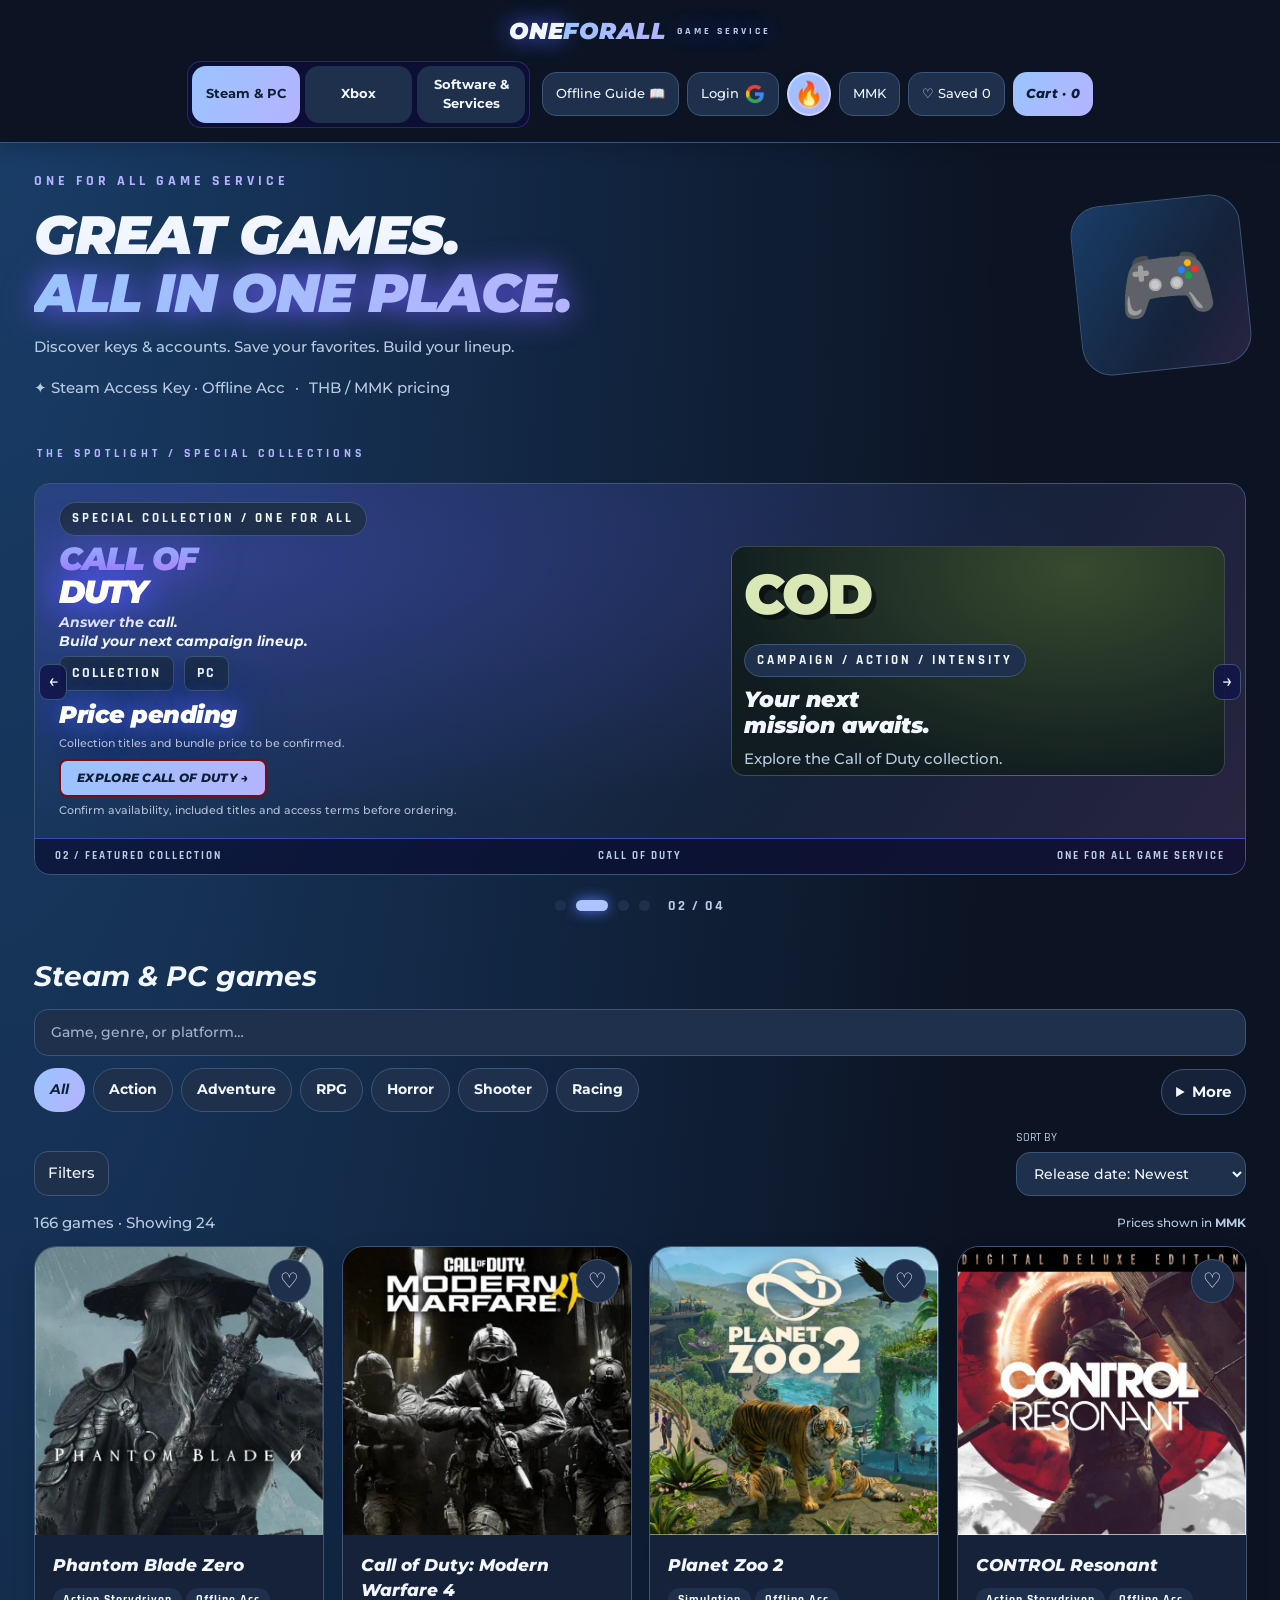
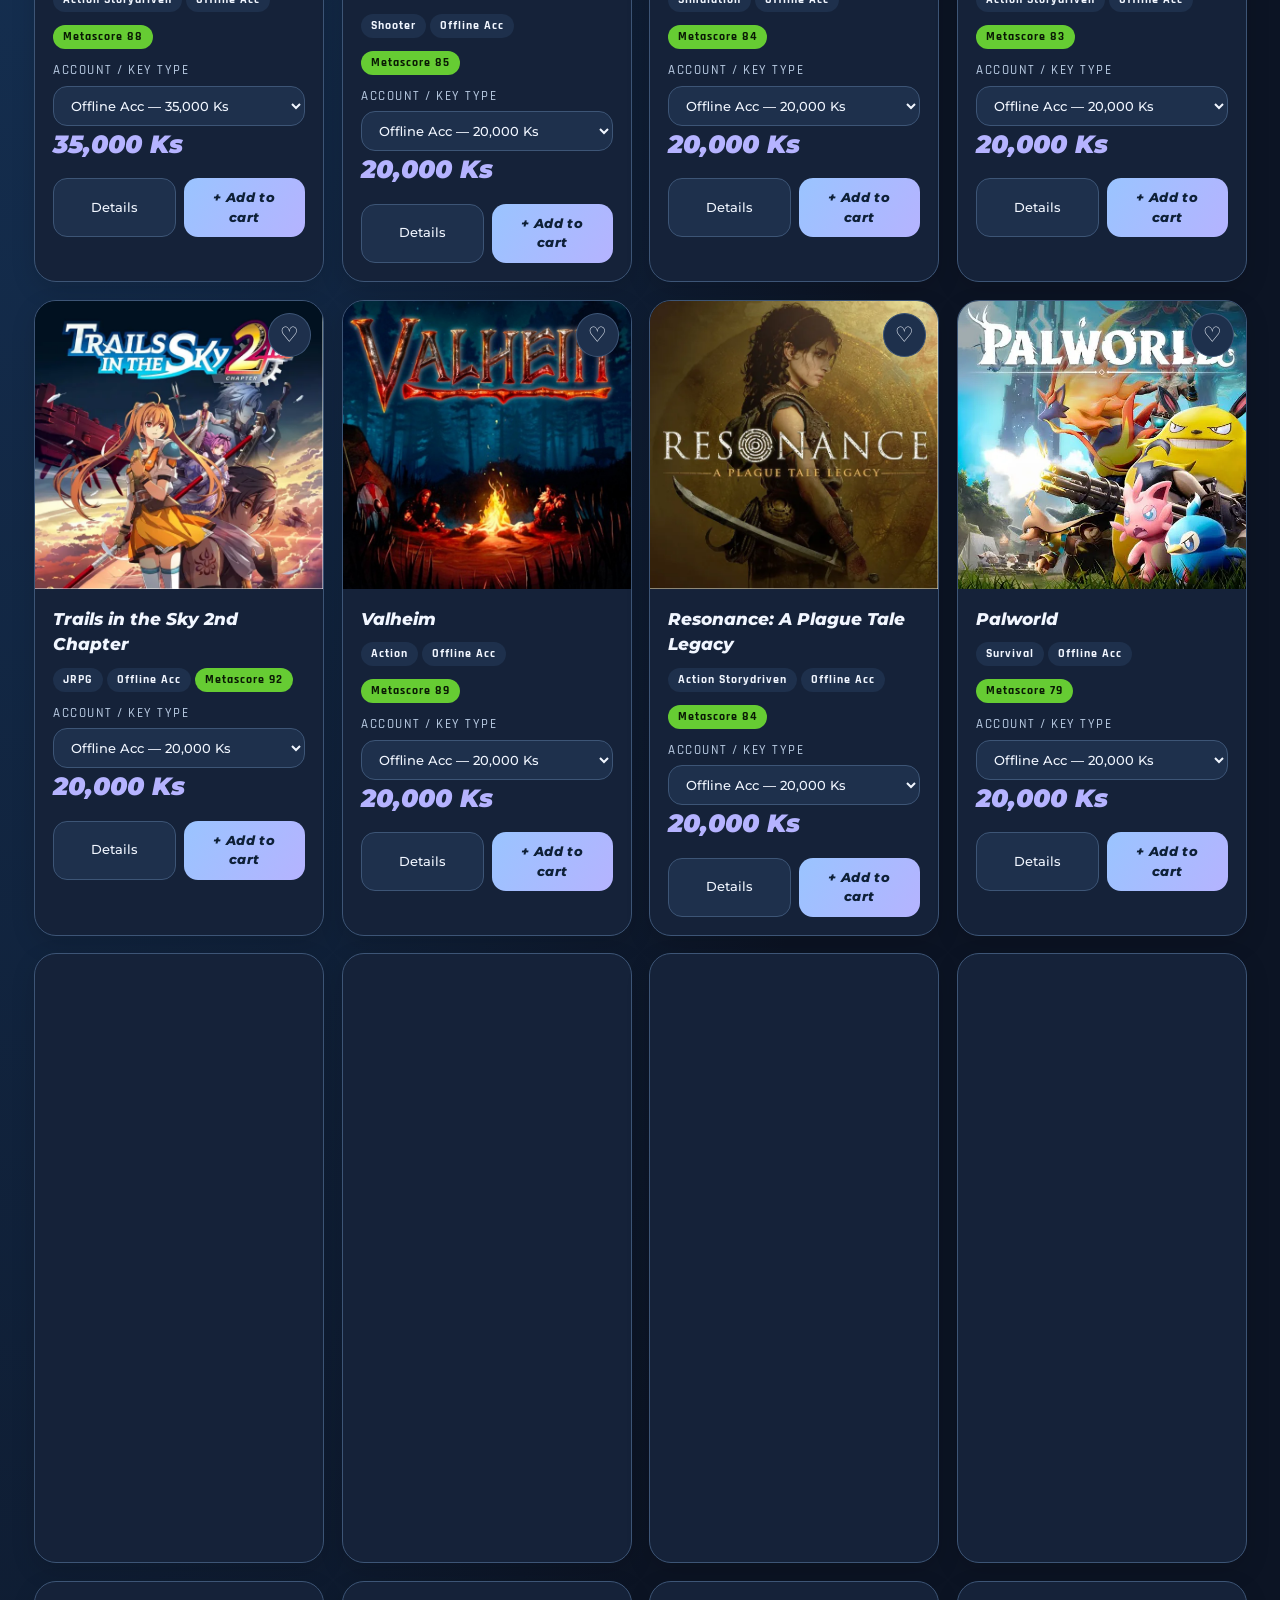
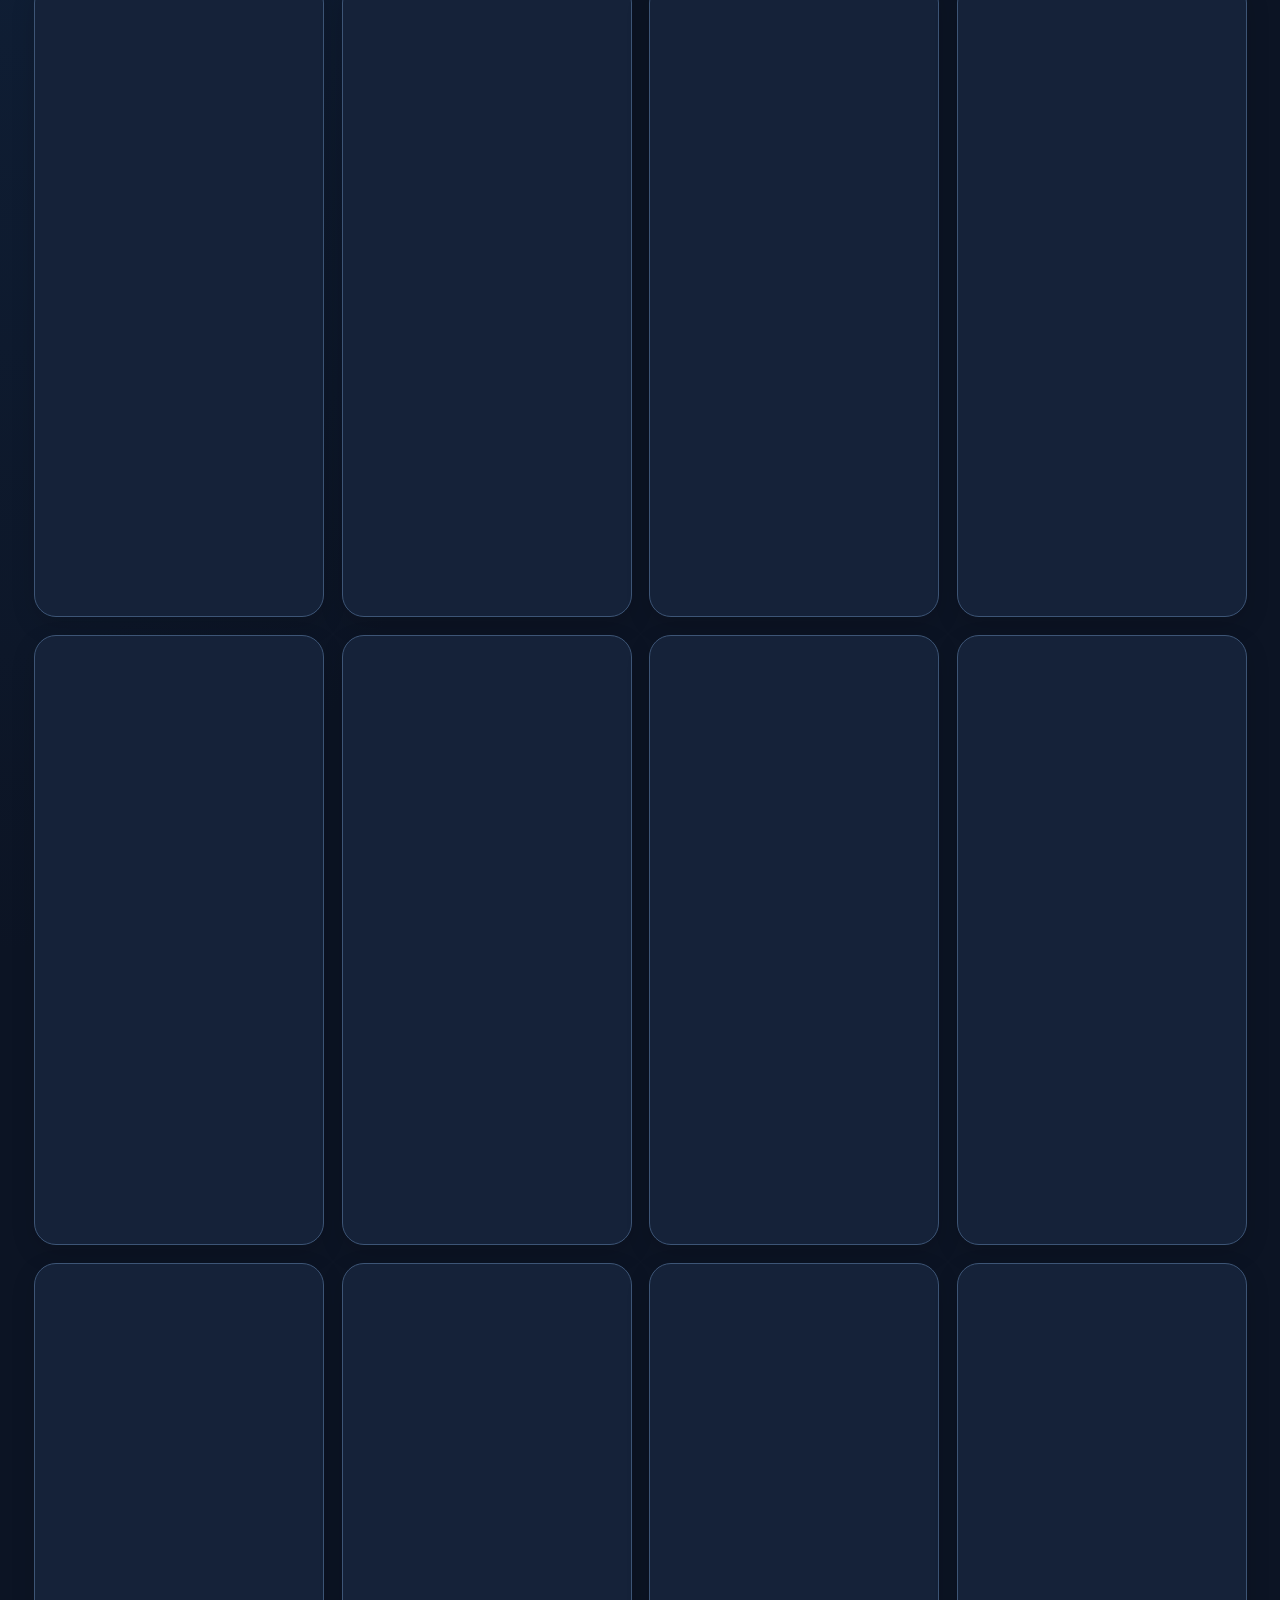
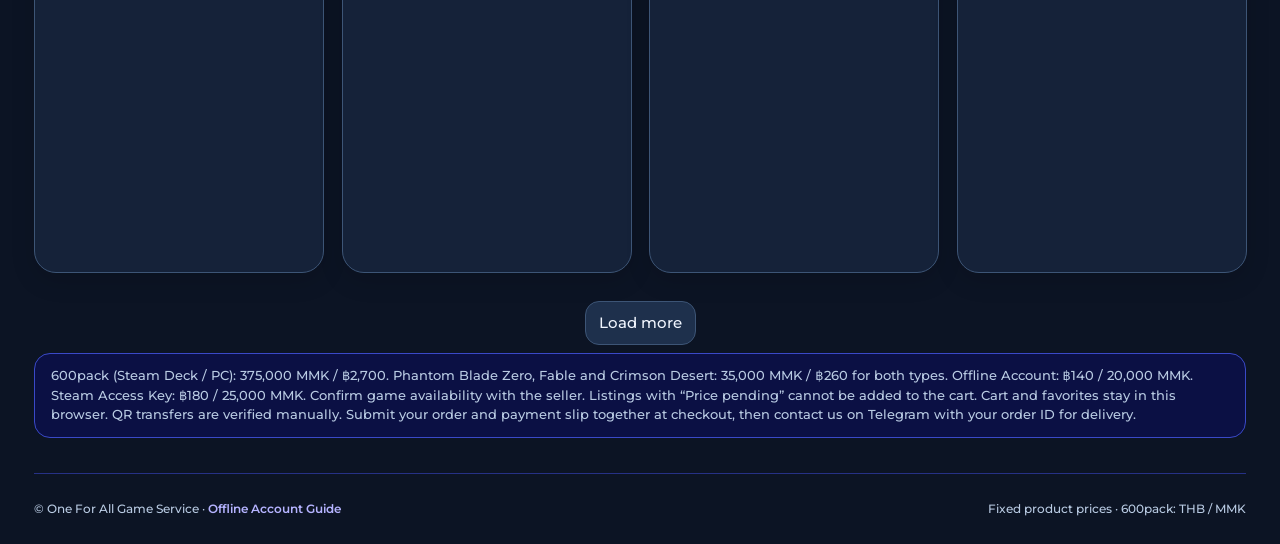
==== index.html @ 52c73038 "Preserve original mobile header while centering larger screens" ====
<!doctype html>
<html lang="en"><head><meta charset="utf-8"><meta name="viewport" content="width=device-width,initial-scale=1"><meta name="referrer" content="strict-origin-when-cross-origin"><script id="ofa-theme-init">document.documentElement.dataset.theme="midnight";</script><title>One For All • Game Store</title>
<link rel="stylesheet" href="https://fonts.googleapis.com/css2?family=Montserrat:ital,wght@0,400;0,500;0,600;0,700;1,700;1,800;1,900&amp;family=Rajdhani:wght@600;700&amp;family=Noto+Sans+Myanmar:wght@400;600;700&amp;display=swap">
<style>
:root{color-scheme:dark;--bg:#0b0d14;--panel:#151a28;--line:#2b3248;--muted:#a3acc5;--text:#edf0fa;--accent:#9276ff;--mint:#65f1cc}*{box-sizing:border-box}body{margin:0;background:radial-gradient(ellipse at top left,#242044,transparent 65%),var(--bg);color:var(--text);font:15px/1.5 'Segoe UI',system-ui,sans-serif}button,input,select,textarea{font:inherit}button,a,input,select,textarea{outline-offset:4px}button{cursor:pointer}button,select,input,textarea{color:var(--text);background:var(--panel);border:1px solid var(--line);border-radius:10px;padding:10px 13px}button:hover{border-color:var(--accent)}button:disabled{opacity:.45;cursor:default}button.primary{background:var(--accent);color:#100c22;border:0;font-weight:750}.mint{color:var(--mint)}.muted{color:var(--muted)}header{position:sticky;top:0;z-index:4;background:#0b0d14ed;border-bottom:1px solid var(--line);backdrop-filter:blur(16px)}.nav{max-width:1260px;margin:auto;padding:17px 24px;display:flex;align-items:center;gap:12px;flex-wrap:wrap}.brand{font-weight:900;letter-spacing:1px;margin-right:auto;font-size:20px}.brand span{color:var(--mint)}.wrap{max-width:1260px;margin:auto;padding:0 24px}.hero{padding:52px 0 28px;display:flex;align-items:center;justify-content:space-between;gap:24px}.eyebrow{font-size:12px;letter-spacing:2px;color:var(--mint);font-weight:700}h1{font-size:clamp(32px,5vw,56px);line-height:1.08;letter-spacing:-2px;margin:14px 0}p{margin:8px 0 18px}.hero-art{font-size:80px;background:linear-gradient(135deg,#554198,#174d52);padding:24px 40px;border:1px solid #7762b8;border-radius:30px;transform:rotate(-6deg)}.toolbar{background:var(--panel);border:1px solid var(--line);padding:18px;border-radius:16px;display:grid;grid-template-columns:2fr 1fr 1.3fr;gap:12px}.toolbar input{width:100%}.field{display:flex;flex-direction:column;gap:5px;font-size:12px;color:var(--muted)}.field input,.field select,.field textarea{width:100%}.row{display:flex;align-items:center;gap:10px;flex-wrap:wrap}.chips{display:flex;gap:8px;flex-wrap:wrap;margin:20px 0}.chip{border-radius:30px;padding:7px 16px}.chip[aria-pressed=true]{background:var(--accent);color:#100c22;font-weight:700}.results{display:flex;justify-content:space-between;align-items:center;margin:20px 0}.grid{display:grid;grid-template-columns:repeat(auto-fill,minmax(245px,1fr));gap:18px;margin-bottom:28px}.card{border:1px solid var(--line);background:var(--panel);border-radius:17px;overflow:hidden;transition:transform .15s}.card:hover{transform:translateY(-3px)}.art{aspect-ratio:1;height:auto;position:relative;display:grid;place-items:center;background:radial-gradient(ellipse at top left,#55438b,#151b30);font-size:61px}.art img{width:100%;height:100%;aspect-ratio:1;object-fit:contain}.detail-cover{display:block;width:min(100%,360px);height:auto;border-radius:12px;margin:0 auto 20px}.heart{position:absolute;top:12px;right:12px;padding:5px 11px;font-size:21px;background:#0b0d14df}.heart[aria-pressed=true]{color:#ff8da9}.body{padding:18px}.body h2{font-size:17px;margin:0 0 9px}.tag{display:inline-block;background:#242b40;border-radius:5px;color:#bdc5db;padding:3px 7px;font-size:11px;margin:0 4px 12px 0}.price{font-size:23px;font-weight:800;color:var(--mint)}.card-actions{display:flex;gap:8px;margin-top:15px}.card-actions button{flex:1;font-size:13px}.empty{grid-column:1/-1;padding:50px;text-align:center;border:1px dashed var(--line);border-radius:14px}.notice{padding:12px 16px;border:1px solid var(--line);border-radius:12px;font-size:13px;color:var(--muted)}footer{margin-top:35px;padding:26px 0;border-top:1px solid var(--line);color:var(--muted);font-size:12px}
.guide-dialog{width:min(680px,calc(100% - 24px));max-height:88vh;padding:26px;border-radius:22px;border:1px solid #4a4474;background:#101322}
.guide-intro{color:var(--muted);font-size:14px;margin-bottom:20px;line-height:1.6}
.guide-steps{display:flex;flex-direction:column;gap:14px;margin:18px 0}
.guide-step{display:flex;align-items:flex-start;gap:14px;background:#181d30;border:1px solid #2d3652;border-radius:14px;padding:14px 16px}
.step-num{display:grid;place-items:center;min-width:32px;height:32px;border-radius:50%;background:var(--accent);color:#100c22;font-weight:900;font-size:15px}
.step-body h4{margin:0 0 4px;font-size:15px;color:#fff}
.step-body p{margin:0;font-size:13px;color:var(--muted);line-height:1.5}
.guide-rules{margin:24px 0 16px;background:#20172c;border:1px solid #58336a;border-radius:14px;padding:16px 18px}
.guide-rules h3{margin:0 0 10px;font-size:14px;color:#f39c12;display:flex;align-items:center;gap:6px}
.guide-rules ul{margin:0;padding-left:18px;font-size:13px;color:#ddd6fe;line-height:1.7}
.guide-footer-action{display:flex;justify-content:space-between;align-items:center;flex-wrap:wrap;gap:10px;margin-top:20px;padding-top:16px;border-top:1px solid #2a3148}

dialog{width:min(650px,calc(100% - 28px));max-height:90vh;overflow:auto;background:#111625;color:var(--text);border:1px solid #424a67;border-radius:20px;padding:24px}dialog::backdrop{background:#03050bd9;backdrop-filter:blur(5px)}.modal-head{display:flex;justify-content:space-between;align-items:center;gap:14px;margin-bottom:18px}.modal-head h2{margin:0;font-size:22px}.cart-item{display:flex;align-items:center;gap:12px;border-bottom:1px solid var(--line);padding:16px 0}.cart-item .info{flex:1;min-width:0}.qty{display:flex;gap:5px;align-items:center}.qty button{padding:4px 10px}.cart-item small{display:block;color:var(--muted)}.total{display:flex;justify-content:space-between;font-size:23px;font-weight:800;margin:24px 0}.form-grid{display:grid;grid-template-columns:1fr 1fr;gap:12px}.full{grid-column:1/-1}textarea{min-height:110px;resize:vertical}details{border:1px solid var(--line);border-radius:12px;padding:14px;margin-top:18px}summary{cursor:pointer;font-weight:700}.manage-item{display:flex;justify-content:space-between;gap:10px;border-bottom:1px solid var(--line);padding:10px 0;align-items:center}.manage-item button{font-size:12px;padding:5px 8px}#toast{position:fixed;bottom:22px;left:50%;transform:translateX(-50%);background:var(--mint);color:#09251d;padding:12px 22px;border-radius:12px;z-index:20;font-weight:650;box-shadow:0 5px 35px #0008}#toast:empty{display:none}.error{color:#ffaaa7}input[type=checkbox]{accent-color:var(--accent)}@media(max-width:680px){.wrap{padding:0 16px}.nav{padding:12px 16px;gap:7px}.nav button{font-size:12px;padding:8px}.brand{width:100%;font-size:18px}.hero{padding:32px 0 20px}.hero-art{display:none}.toolbar{grid-template-columns:1fr 1fr}.toolbar .field:first-child{grid-column:1/-1}.form-grid{grid-template-columns:1fr}.cart-item{flex-wrap:wrap}.grid{grid-template-columns:repeat(auto-fill,minmax(220px,1fr))}}

.pack-showcase{position:relative;isolation:isolate;overflow:hidden;border:1px solid #9172ff80;border-radius:26px;margin:8px 0 32px;background:linear-gradient(120deg,#251843,#111d2d 65%,#123c3b);box-shadow:0 20px 80px #0005}.pack-showcase:before{content:"";position:absolute;inset:0;background:radial-gradient(ellipse at 15% 20%,#a859ff30,transparent 60%);pointer-events:none}.pack-layout{display:grid;grid-template-columns:1.1fr 1fr;position:relative}.pack-copy{padding:38px}.pack-label{display:inline-block;border:1px solid #b9a1ff66;border-radius:50px;padding:6px 12px;font-size:11px;letter-spacing:2px;color:#d6c6ff;background:#9276ff16}.pack-copy h2{font-size:clamp(58px,8vw,96px);line-height:.95;letter-spacing:-5px;margin:24px 0 16px;font-weight:900}.pack-copy h2 span{color:var(--mint)}.pack-lead{font-size:21px;max-width:390px}.pack-price{font-size:42px;font-weight:850;letter-spacing:-1px;margin-top:20px}.pack-price small{font-size:14px;letter-spacing:1px;color:var(--muted)}.pack-actions{display:flex;gap:10px;flex-wrap:wrap;margin:20px 0 12px}.pack-actions button{padding:14px 20px}.pack-actions .primary{background:var(--mint);color:#09251d;box-shadow:0 6px 28px #65f1cc25}.pack-wall{display:grid;grid-template-columns:repeat(3,1fr);gap:8px;padding:22px;align-content:center;transform:rotate(-4deg) scale(1.04);opacity:.85}.pack-wall img{width:100%;aspect-ratio:.74;object-fit:cover;border-radius:10px;border:1px solid #ffffff25;box-shadow:0 8px 20px #0006}.pack-foot{padding:14px 30px;border-top:1px solid #ffffff15;display:flex;justify-content:space-between;gap:12px;flex-wrap:wrap;font-size:12px;color:#c2c8df;position:relative;background:#080c1466}.pack-fine{font-size:12px;color:#b3bdd4}.pack-device{background:#071e24;color:#9bf5df;border:1px solid #65f1cc40;padding:6px 12px;border-radius:7px;font-size:12px}.pack-gallery-dialog{width:min(1100px,calc(100% - 24px))}.pack-gallery-grid{display:grid;grid-template-columns:repeat(4,1fr);gap:12px}.pack-gallery-grid button{padding:0;overflow:hidden;border-radius:12px;text-align:left}.pack-gallery-grid img{display:block;width:100%;height:auto}.pack-gallery-grid span{display:block;padding:8px;font-size:12px;color:var(--muted)}#packZoom{width:min(1000px,calc(100% - 20px))}#packZoom img{width:100%;height:auto;display:block}.pack-card-label{display:block;padding:9px 0;color:var(--mint);font-size:12px}@media(max-width:760px){.pack-layout{grid-template-columns:1fr}.pack-copy{padding:26px}.pack-wall{padding:10px 26px 26px;transform:none;grid-template-columns:repeat(3,1fr)}.pack-wall img{aspect-ratio:1;object-fit:cover}.pack-wall img:nth-child(n+4){display:none}.pack-gallery-grid{grid-template-columns:repeat(2,1fr)}.pack-price{font-size:36px}.pack-foot{padding:16px 24px}}
.pack-video-feature{margin:28px;padding:32px;border:1px solid #65f1cc44;border-radius:22px;background:radial-gradient(ellipse at top right,#42648d55,transparent 70%),#0b1429;display:flex;flex-direction:column;justify-content:center;align-items:flex-start;gap:16px}.pack-video-icon{display:grid;place-items:center;width:76px;height:76px;border-radius:50%;background:#65f1cc;color:#09251d;font-size:30px;box-shadow:0 0 60px #65f1cc44}.pack-video-feature h3{font-size:clamp(24px,3vw,38px);line-height:1.15;margin:6px 0;letter-spacing:-1px}.pack-video-feature p{color:var(--muted);margin:0}.pack-video-feature button{padding:14px 20px}.pack-video-footer{display:flex;align-items:center;justify-content:space-between;gap:16px;flex-wrap:wrap;margin-top:20px}.pack-video-footer strong{font-size:26px}#packVideo{display:block;width:100%;max-height:65vh;background:#000;border-radius:14px;aspect-ratio:16/9}#packGallery{width:min(1000px,calc(100% - 24px))}@media(max-width:760px){.pack-video-feature{margin:0 24px 24px;padding:24px}}

/* ===== ONE FOR ALL — poster theme (indigo / electric blue / glow) ===== */

:root{color-scheme:dark;--bg:#0a0c3f;--panel:#12155e;--line:#3340b8;--muted:#b4bdf5;--text:#fff;--accent:#4d63ff;--mint:#a9c4ff;--glow:#3d5bff;--red:#e5252a;--font:'Montserrat','Noto Sans Myanmar','Segoe UI',system-ui,sans-serif;--tech:'Rajdhani','Montserrat',sans-serif}
html{background:#07093a}
body{font-family:var(--font);font-weight:500;background:radial-gradient(ellipse 80% 50% at 85% 0%,#2a2fb0aa,transparent 70%),radial-gradient(ellipse 70% 50% at 0% 40%,#3a1a8c88,transparent 70%),linear-gradient(180deg,#14186f 0%,#0c0f4d 45%,#070a35 100%);background-attachment:fixed}
body:before{content:"";position:fixed;inset:0;z-index:-1;pointer-events:none;opacity:.7;background-image:radial-gradient(2px 2px at 12% 18%,#fff,transparent),radial-gradient(1.5px 1.5px at 28% 62%,#cfe0ff,transparent),radial-gradient(2px 2px at 44% 33%,#fff,transparent),radial-gradient(1.5px 1.5px at 63% 80%,#fff,transparent),radial-gradient(2px 2px at 78% 24%,#cfe0ff,transparent),radial-gradient(1.5px 1.5px at 90% 58%,#fff,transparent),radial-gradient(1px 1px at 55% 10%,#fff,transparent),radial-gradient(1px 1px at 8% 85%,#fff,transparent);background-size:420px 420px;animation:snow 38s linear infinite}
@keyframes snow{to{background-position:-120px 420px}}
@media(prefers-reduced-motion:reduce){body:before{animation:none}}
button,select,input,textarea{font-family:var(--font);background:#0e1160cc;border:1px solid #3a49c8;border-radius:14px}
button:hover{border-color:#9db4ff;box-shadow:0 0 18px #4d63ff66}
button.primary{background:linear-gradient(135deg,#5a6bff,#3a3fe0);color:#fff;border:0;font-style:italic;font-weight:800;letter-spacing:.3px;box-shadow:0 6px 24px #3d5bff66}
button.primary:hover{box-shadow:0 8px 34px #6f86ffaa}
.mint{color:#cfe0ff;text-shadow:0 0 18px #4d63ffcc}
header{background:#080a3acc;border-bottom:1px solid #3340b8aa}
.brand{font-family:var(--font);font-style:italic;font-weight:900;font-size:22px;letter-spacing:.5px;text-shadow:0 0 22px #4d63ff}
.brand span{color:#8fb0ff}
.brand small{font-family:var(--tech);font-style:normal;font-weight:700;letter-spacing:3px!important}
.eyebrow{font-family:var(--tech);font-size:14px;letter-spacing:4px;color:#9db4ff}
h1{font-style:italic;font-weight:900;letter-spacing:-1px;text-transform:uppercase;text-shadow:0 0 30px #3d5bff,0 0 60px #3d5bff88}
h1 .mint{background:linear-gradient(90deg,#8fb0ff,#c78bff,#ff8fd0);-webkit-background-clip:text;background-clip:text;color:transparent;text-shadow:none;filter:drop-shadow(0 0 16px #6f5bff)}
.hero-art{background:linear-gradient(135deg,#2b33c9,#6a2fc4);border:1px solid #9db4ff88;box-shadow:0 0 50px #4d63ff88}
.toolbar{background:#0c0f58b8;border:1px solid #3a49c8;border-radius:22px;backdrop-filter:blur(10px);box-shadow:0 10px 50px #0006}
.field{font-family:var(--tech);font-size:13px;letter-spacing:1.5px;text-transform:uppercase;color:#9db4ff}
.chip{font-weight:700;font-size:13px;border-radius:999px}
.chip[aria-pressed=true]{background:linear-gradient(135deg,#5a6bff,#3a3fe0);color:#fff;border-color:transparent;font-style:italic;box-shadow:0 0 22px #4d63ff99}
.card{background:linear-gradient(180deg,#14196fcc,#0c0f4ecc);border:1px solid #3a49c8;border-radius:22px;box-shadow:0 8px 30px #0005}
.card:hover{transform:translateY(-6px);border-color:#9db4ff;box-shadow:0 14px 46px #4d63ff66}
.art{background:radial-gradient(ellipse at top left,#3b3fd0,#0c0f4e);border-radius:0}
.art img{object-fit:cover}
.body h2{font-weight:800;font-style:italic;font-size:17px}
.tag{background:#2a32a8;color:#dbe4ff;border-radius:999px;font-family:var(--tech);font-weight:700;font-size:12px;letter-spacing:1px;padding:3px 10px}
.price{font-style:italic;font-weight:900;font-size:25px;color:#fff;text-shadow:0 0 18px #4d63ff,0 0 36px #4d63ff88}
.heart{background:#080a3acc;border-radius:50%}
.notice{border-color:#3a49c8;background:#0c0f58a0;border-radius:16px}
footer{border-top:1px solid #3340b8aa}
dialog{background:linear-gradient(180deg,#14196f,#0a0d48);border:1px solid #5a6bff;border-radius:26px;box-shadow:0 0 80px #4d63ff55}
dialog::backdrop{background:#03041fe6}
.modal-head h2{font-style:italic;font-weight:900;text-shadow:0 0 20px #4d63ff}
.total{font-style:italic;font-weight:900}
#toast{background:linear-gradient(135deg,#5a6bff,#3a3fe0);color:#fff;font-weight:700}
/* 600pack: poster style */
.pack-showcase{border:1px solid #7f93ff;border-radius:30px;background:radial-gradient(ellipse at 90% 0%,#4b3fe0aa,transparent 60%),linear-gradient(135deg,#1b1f8f,#0b0e4a 70%);box-shadow:0 0 80px #4d63ff66,0 20px 80px #0007}
.pack-showcase:before{background:radial-gradient(ellipse at 15% 20%,#6f5bff44,transparent 60%)}
.pack-label{font-family:var(--tech);font-weight:700;font-size:13px;letter-spacing:3px;color:#cfe0ff;border-color:#9db4ff88;background:#4d63ff22}
.pack-copy h2{font-style:italic;font-weight:900;letter-spacing:-4px;text-shadow:0 0 30px #3d5bff}
.pack-copy h2{background:linear-gradient(180deg,#8fb0ff,#b07cff 55%,#ff7ac6);-webkit-background-clip:text;background-clip:text;color:transparent;filter:drop-shadow(0 0 22px #6f5bffcc)}
.pack-copy h2 span{color:#fff;-webkit-text-fill-color:#fff;text-shadow:0 0 28px #3d5bff}
.pack-lead{font-style:italic;font-weight:700}
.pack-price{font-style:italic;font-weight:900;color:#fff;text-shadow:0 0 26px #4d63ff,0 0 50px #4d63ff99}
.pack-price small{font-family:var(--tech);font-size:20px;letter-spacing:2px;color:#cfe0ff}
.pack-actions .primary{background:linear-gradient(135deg,#e5252a,#b3121b);color:#fff;border:2px solid #7a0b12;box-shadow:0 6px 0 #5a0610,0 10px 34px #e5252a66;border-radius:14px;text-transform:uppercase}
.pack-actions .primary:hover{transform:translateY(-2px)}
.pack-device{font-family:var(--tech);font-weight:700;letter-spacing:2px;text-transform:uppercase;background:#0a0d48;color:#fff;border:1px solid #6b7dff;border-radius:8px;font-size:14px}
.pack-video-feature{border:1px solid #6b7dff88;background:radial-gradient(ellipse at top right,#5a6bff66,transparent 70%),#080b45}
.pack-video-icon{background:linear-gradient(135deg,#5a6bff,#c78bff);color:#fff;box-shadow:0 0 60px #6f86ffaa}
.pack-video-feature h3{font-style:italic;font-weight:900;text-shadow:0 0 22px #4d63ff}
.pack-foot{background:#05072e99;border-top:1px solid #3a49c8;font-family:var(--tech);font-weight:700;letter-spacing:2px;text-transform:uppercase}
@media(max-width:680px){h1{font-size:34px}.brand{font-size:19px}}

.steam-spotlight{margin:42px 0;padding:26px;border:1px solid #586ce6;border-radius:26px;background:linear-gradient(145deg,#20277f99,#090c42);scroll-margin-top:100px}.spot-head{display:flex;align-items:end;justify-content:space-between;gap:16px;flex-wrap:wrap;margin-bottom:20px}.spot-head h2{font-size:clamp(25px,4vw,38px);font-weight:900;font-style:italic;margin:8px 0;line-height:1.15}.spot-head p{font-size:12px;color:var(--muted);margin:0}.spot-tabs{display:flex;gap:8px}.spot-tabs button[aria-pressed=true]{background:#5368ff;color:white}.spot-grid{display:grid;grid-template-columns:repeat(5,minmax(0,1fr));gap:14px}.spot-card{min-width:0;border:1px solid #414fab;border-radius:16px;overflow:hidden;background:#0d104c}.spot-art{aspect-ratio:1;position:relative;background:radial-gradient(at top right,#8056c9,#202c75 60%,#0b1240);display:grid;place-items:center;overflow:hidden}.spot-art img{width:100%;height:100%;object-fit:cover}.spot-art strong{font-size:22px;line-height:1.2;padding:22px;font-style:italic;text-transform:uppercase;overflow-wrap:anywhere}.spot-badge{position:absolute;left:9px;top:9px;padding:4px 8px;border-radius:6px;background:#090c3be8;font:700 12px var(--tech);color:#d3e1ff}.spot-body{padding:13px}.spot-body h3{font-size:14px;min-height:42px;margin:0 0 12px}.spot-body select{width:100%;padding:8px 5px;font-size:11px}.spot-body .price{font-size:20px;margin-top:9px}.spot-body .card-actions{flex-wrap:wrap}.spot-body .card-actions button{padding:9px 7px;font-size:11px}.spot-note{font-size:11px;color:var(--muted);margin:18px 0 0}@media(max-width:1000px){.spot-grid{grid-template-columns:repeat(3,minmax(0,1fr))}}@media(max-width:600px){.steam-spotlight{padding:16px}.spot-grid{grid-template-columns:repeat(2,minmax(0,1fr));gap:10px}.spot-body{padding:10px}.spot-art strong{font-size:18px;padding:16px}.spot-head{align-items:start}}
.gameplay-section{margin:24px 0;padding-top:22px;border-top:1px solid var(--line)}.gameplay-section h3{margin:8px 0 14px;font-size:17px}.gameplay-frame{position:relative;aspect-ratio:16/9;background:#000;border:1px solid #5368ff;border-radius:14px;overflow:hidden}.gameplay-frame iframe{position:absolute;inset:0;width:100%;height:100%;border:0}.gameplay-credit{font-size:11px;color:var(--muted);margin:12px 0}.gameplay-credit a{color:#cfe0ff;text-decoration:underline}
.gameplay-preview{padding:26px;background:radial-gradient(at top right,#42246b,#080b2b);border:1px solid #5368ff;border-radius:14px}.gameplay-preview p{color:var(--muted);font-size:13px}.youtube-watch{display:inline-block;background:#e5252a;color:#fff;text-decoration:none;padding:12px 18px;border-radius:10px;font-weight:700}

/* Featured collections carousel */
.featured-carousel{margin:8px 0 32px;min-width:0}.carousel-top,.carousel-controls{display:flex;align-items:center;gap:16px;justify-content:space-between;padding:12px 3px}.carousel-top .eyebrow{font-size:12px}.carousel-top button{font-size:12px;padding:8px 12px}.feature-window{overflow:hidden;border-radius:30px;touch-action:pan-y}.feature-track{display:flex;transition:transform 1s cubic-bezier(.45,0,.2,1);will-change:transform;align-items:stretch}.feature-slide{flex:0 0 100%;min-width:0;margin:0;box-shadow:none;display:flex;flex-direction:column}.feature-slide .pack-layout{flex:1;min-height:550px}.feature-slide .pack-foot{margin-top:auto}.feature-slide:not(:first-child) .pack-copy h2{font-size:clamp(40px,5.5vw,70px);letter-spacing:-2px;line-height:1.05}.feature-slide .pack-price{font-size:clamp(25px,4vw,42px)}.collection-visual{margin:28px;padding:30px;border:1px solid #ffffff30;border-radius:22px;display:flex;flex-direction:column;align-items:flex-start;justify-content:center;gap:20px;background:radial-gradient(at 70% 10%,#74914766,transparent 75%),#101c1f;overflow:hidden}.collection-visual h3{font-size:clamp(26px,3.5vw,44px);font-style:italic;font-weight:900;line-height:1.15;margin:0}.collection-visual p{color:var(--muted);margin:0}.collection-number{font-size:clamp(65px,9vw,124px);font-weight:900;letter-spacing:-8px;color:#d9e8b6;text-shadow:5px 5px #0007}.cod{background:radial-gradient(at 90% 0%,#61713b88,transparent 65%),linear-gradient(135deg,#242e31,#0b1022)}.resident{background:radial-gradient(at 90% 0%,#991e4888,transparent 65%),linear-gradient(135deg,#251633,#0b0e30)}.resident .collection-visual{background:#120c26}.re-covers{display:grid;grid-template-columns:1fr 1fr;gap:12px;width:100%;transform:rotate(-3deg)}.re-covers img{width:100%;aspect-ratio:1;object-fit:cover;border-radius:12px;box-shadow:0 8px 20px #0008}.gamepass{background:radial-gradient(at 90% 0%,#56ad2588,transparent 65%),linear-gradient(135deg,#18352f,#0b1231)}.gamepass .collection-visual{background:radial-gradient(at top right,#54ba4b77,transparent),#0b2823}.pass-symbol{font-size:90px;line-height:1;color:#b9ff9b;text-shadow:0 0 35px #69ff7788}.feature-dots{display:flex;gap:10px;margin-right:auto}.feature-dots button{width:11px;height:11px;padding:0;border-radius:50%;background:#404582;border:0}.feature-dots button[aria-pressed=true]{width:32px;border-radius:8px;background:#aec2ff;box-shadow:0 0 14px #557aff}.carousel-controls>button{padding:7px 15px}#featureCount{font:700 14px var(--tech);letter-spacing:2px;color:var(--muted)}@media(max-width:760px){.feature-slide .pack-layout{min-height:0}.collection-visual{margin:0 24px 24px;padding:24px;min-height:250px}.re-covers{max-width:300px;margin:auto}.feature-slide .pack-copy h2{font-size:54px}.carousel-top .eyebrow{letter-spacing:2px;font-size:10px}.feature-window{border-radius:24px}.feature-slide .pack-layout{grid-template-columns:1fr}.feature-slide .pack-copy{min-height:440px}.feature-slide .pack-video-feature{min-height:300px}.collection-visual{min-height:300px}.re-covers img{max-height:135px}.feature-slide .pack-foot{min-height:74px}}@media(prefers-reduced-motion:reduce){.feature-track{transition:none}}

/* Single-row game carousel: five desktop covers, three mobile covers. */
.spot-grid{display:flex;gap:14px;overflow-x:auto;scroll-snap-type:x mandatory;scrollbar-width:none;overscroll-behavior-x:contain;touch-action:pan-x pan-y}.spot-grid::-webkit-scrollbar{display:none}.spot-card{flex:0 0 calc((100% - 56px)/5);scroll-snap-align:start}.spot-controls{display:flex;align-items:center;justify-content:center;gap:12px;margin-top:18px}.spot-controls button{padding:8px 13px}.spot-controls span{font:700 13px var(--tech);color:var(--muted);min-width:70px;text-align:center}
@media(max-width:680px){.spot-grid{gap:8px}.spot-card{flex-basis:calc((100% - 16px)/3);border-radius:10px}.steam-spotlight{padding:10px}.spot-body{padding:7px}.spot-body h3{font-size:11px;min-height:48px;overflow-wrap:anywhere}.spot-body select{font-size:10px;padding:5px 1px;border-radius:6px}.spot-body .price{font-size:14px;overflow-wrap:anywhere}.spot-body .card-actions{display:grid;gap:5px}.spot-body .card-actions button{padding:7px 2px;font-size:9px}.spot-badge{font-size:9px;left:3px;top:3px;padding:3px}.spot-head h2{font-size:25px}.spot-tabs button{font-size:11px;padding:8px}.spot-controls{gap:8px}}

.checkout-dialog{width:min(980px,calc(100% - 24px))}.checkout-steps{display:flex;gap:14px;flex-wrap:wrap;color:#b7c7ff;font-size:12px;border-bottom:1px solid var(--line);padding-bottom:18px}.checkout-layout{display:grid;grid-template-columns:1.15fr 1fr;gap:26px;margin-top:20px}.checkout-layout .field{margin:16px 0}.checkout-line{display:flex;justify-content:space-between;gap:14px;border-bottom:1px solid var(--line);padding:13px 0}.checkout-line small{display:block;color:var(--muted);font-size:11px}.checkout-line>strong{white-space:nowrap}.payment-panel,.receipt-panel{background:#070b36aa;border:1px solid var(--line);border-radius:18px;padding:20px}.receipt-panel{margin-top:22px}.checkout-dialog a{color:#bdcaff}.payment-panel img{display:block;width:100%;max-width:260px;height:auto;margin:0 auto 12px;border-radius:12px}.payment-panel .muted,.receipt-panel>.muted{font-size:12px}.checkout-actions{margin-top:16px}.checkout-actions button{font-size:12px}.checkout-dialog .total{font-size:21px}#paymentQr{text-align:center}#paymentQr .notice{text-align:left}@media(max-width:680px){.checkout-layout{grid-template-columns:1fr}.checkout-line{font-size:12px}.checkout-dialog{padding:18px}.checkout-steps{gap:6px;font-size:10px}}@media print{body>*{display:none!important}body>#order{display:block!important;position:static;width:100%;max-width:none;max-height:none;overflow:visible;border:0;background:white;color:black;padding:0}#order>*{display:none!important}#order .receipt-panel{display:block!important;background:white;color:black;border:0}#order .receipt-panel>*{display:none!important}#order .receipt-panel .field{display:block!important;color:black}#orderText{display:block!important;width:100%;height:950px!important;border:0;background:white;color:black;font:12px/1.6 monospace;resize:none}dialog::backdrop{display:none}}

.store-sections{display:flex;gap:5px;padding:4px;background:#0c0e36;border:1px solid #7774d044;border-radius:14px;margin-right:auto}.nav .brand{margin-right:12px}.store-sections button{border:0;background:transparent;color:var(--muted);padding:9px 16px;font-weight:700;font-size:13px}.store-sections button[aria-pressed="true"]{background:linear-gradient(135deg,#7768ff,#5545cf);color:white;box-shadow:0 3px 16px #6252f044}.section-heading{margin:28px 0 16px}.section-heading h2{font-size:28px;font-style:italic;margin:5px 0}.section-heading p{margin:4px 0 12px} [hidden]{display:none!important}
@media(max-width:760px){.store-sections{order:5;flex-basis:100%;margin:0;justify-content:center}.store-sections button{flex:1}.nav .brand{margin-right:auto}.nav{gap:8px}.section-heading h2{font-size:23px}}

.game-overview{margin:22px 0}.meta-panel{padding:20px;border:1px solid #45488b;border-radius:16px;background:linear-gradient(120deg,#121638,#192450)}.meta-panel p{font-size:14px;line-height:1.6;margin:7px 0}.meta-panel small{display:block;color:#b1b7ce;font-size:11px;line-height:1.6}.meta-link{white-space:nowrap;color:#a8dcff;font-weight:700;font-size:13px}.story-preview{font-size:15px;line-height:1.8;color:#e4e4fa;margin:10px 0 20px}.review-verdict{display:block;color:#8adeef;font-size:21px;margin:9px 0}@media(max-width:600px){.story-preview{font-size:14px}}
.meta-panel{display:flex;align-items:center;gap:18px}.meta-panel>div:nth-child(2){flex:1}.meta-score{min-width:64px;height:64px;border-radius:14px;display:flex;align-items:center;justify-content:center;font-size:30px;font-weight:900;font-style:italic;color:#08102a;background:#6c7096}.meta-score.good,.meta-tag.good{background:#66cc33;color:#0a1a05}.meta-score.mixed,.meta-tag.mixed{background:#ffcc33;color:#2a1f00}.meta-score.bad,.meta-tag.bad{background:#ff4b4b;color:#2a0000}.meta-tag{font-weight:800;border:0}@media(max-width:600px){.meta-panel{align-items:flex-start;flex-direction:column}}
/* === GRAND OPENING 50% COUNTDOWN PROMO BANNER === */
.opening-banner {
  background: linear-gradient(135deg, rgba(124, 92, 255, 0.22) 0%, rgba(20, 24, 38, 0.95) 50%, rgba(0, 224, 184, 0.18) 100%);
  border-bottom: 1px solid rgba(124, 92, 255, 0.45);
  box-shadow: 0 4px 24px rgba(0, 0, 0, 0.4);
  padding: 12px 20px;
  position: relative;
  z-index: 9;
  backdrop-filter: blur(8px);
}
.opening-banner-wrap {
  max-width: 1280px;
  margin: 0 auto;
  display: flex;
  align-items: center;
  justify-content: space-between;
  gap: 16px;
  flex-wrap: wrap;
}
.opening-banner-left {
  display: flex;
  align-items: center;
  gap: 12px;
  flex-wrap: wrap;
}
.opening-badge {
  background: linear-gradient(135deg, #ff416c, #ff4b2b);
  color: #fff;
  font-size: 11px;
  font-weight: 800;
  text-transform: uppercase;
  letter-spacing: 1.5px;
  padding: 4px 10px;
  border-radius: 999px;
  box-shadow: 0 0 12px rgba(255, 75, 43, 0.5);
  display: inline-flex;
  align-items: center;
  gap: 4px;
}
.opening-title {
  font-size: 14px;
  font-weight: 700;
  color: #fff;
}
.opening-title strong {
  color: var(--accent2, #00e0b8);
}
.opening-desc {
  font-size: 12px;
  color: #c0c6d9;
}
.opening-timer {
  display: flex;
  align-items: center;
  gap: 6px;
  font-variant-numeric: tabular-nums;
}
.opening-timer-block {
  background: rgba(15, 18, 30, 0.85);
  border: 1px solid rgba(124, 92, 255, 0.35);
  border-radius: 8px;
  padding: 4px 8px;
  min-width: 38px;
  text-align: center;
}
.opening-timer-val {
  font-size: 14px;
  font-weight: 800;
  color: #fff;
  line-height: 1.2;
}
.opening-timer-lbl {
  font-size: 9px;
  text-transform: uppercase;
  color: #8b93ad;
  letter-spacing: 0.5px;
}
.opening-timer-sep {
  font-weight: 700;
  color: var(--accent, #7c5cff);
}
.opening-banner-right {
  display: flex;
  align-items: center;
  gap: 10px;
}
.opening-claim-btn {
  background: linear-gradient(135deg, var(--accent, #7c5cff), #9d7bff);
  color: #fff;
  border: none;
  font-size: 13px;
  font-weight: 800;
  padding: 8px 16px;
  border-radius: 10px;
  cursor: pointer;
  box-shadow: 0 2px 10px rgba(124, 92, 255, 0.4);
  transition: transform 0.15s, box-shadow 0.15s;
  display: inline-flex;
  align-items: center;
  gap: 6px;
}
.opening-claim-btn:hover {
  transform: translateY(-1px);
  box-shadow: 0 4px 14px rgba(124, 92, 255, 0.6);
}
.opening-code-pill {
  background: rgba(0, 224, 184, 0.15);
  border: 1px dashed rgba(0, 224, 184, 0.6);
  color: #00e0b8;
  padding: 6px 12px;
  border-radius: 8px;
  font-family: monospace;
  font-size: 13px;
  font-weight: 700;
  letter-spacing: 1px;
  cursor: pointer;
  display: inline-flex;
  align-items: center;
  gap: 6px;
}
.opening-code-pill:hover {
  background: rgba(0, 224, 184, 0.25);
}
@media (max-width: 820px) {
  .opening-banner-wrap {
    flex-direction: column;
    align-items: flex-start;
    gap: 10px;
  }
  .opening-banner-right {
    width: 100%;
    justify-content: flex-end;
  }
}


/* Keep desktop cart anchored while navigation wraps. */
@media(min-width:761px){.nav{position:relative;padding-right:134px;min-height:78px}.nav #cartBtn{position:absolute;right:24px;top:17px;margin:0;white-space:nowrap;min-height:44px}}

.password-control{position:relative;display:block;width:100%}.password-control #accountPassword{width:100%;box-sizing:border-box;padding-right:54px}.password-control #accountPasswordToggle{position:absolute;right:4px;top:50%;transform:translateY(-50%);display:flex;align-items:center;justify-content:center;width:44px;height:44px;padding:0;border:0;border-radius:9px;background:transparent;color:var(--muted,#c6c3e0);cursor:pointer}.password-control #accountPasswordToggle:hover{background:rgba(140,120,255,.15);color:white}.password-control #accountPasswordToggle:focus-visible{outline:2px solid #a99aff;outline-offset:-2px}.password-eye-slash{display:none}#accountPasswordToggle[aria-pressed="true"] .password-eye-slash{display:block}


/* Purchase controls stay above the long details sections. */
.detail-purchase-top{display:flex;align-items:center;justify-content:space-between;gap:20px;margin:18px 0}
.detail-title-info{flex:1;min-width:0}.detail-title-info h2{margin:0 0 8px}.detail-title-info p{margin:0}
.detail-buy{flex:0 0 auto;max-width:52%;text-align:right}.detail-buy p{margin:0 0 8px}.detail-buy .price{font-size:clamp(22px,4vw,32px)}.detail-buy .primary{min-height:44px}
@media(max-width:420px){.detail-purchase-top{flex-direction:column;align-items:stretch;gap:12px}.detail-buy{max-width:none;text-align:left}.detail-buy .primary{width:100%}}

/* Compact covers in cart and checkout */
.order-cover{display:block;width:52px;height:52px;flex:0 0 52px;object-fit:cover;border-radius:9px;background:#0a0d38;border:1px solid #5368ff66}
.order-cover-placeholder{display:grid;place-items:center;font-size:24px}
.checkout-game-line{display:flex;align-items:center;gap:12px}
.checkout-game-info{flex:1;min-width:0;overflow-wrap:anywhere}
.cart-item .info{overflow-wrap:anywhere}
@media(max-width:480px){.order-cover{width:44px;height:44px;flex-basis:44px}.cart-item{gap:8px}.cart-item .info{flex-basis:calc(100% - 60px)}.checkout-game-line{gap:8px}.checkout-game-line>strong{font-size:13px}}
</style><style>#accountRewards{margin-top:22px;border-top:1px solid #454263;padding-top:18px} .reward-balance,.reward-order{background:rgba(0,0,0,.18);border:1px solid #454263;border-radius:12px;padding:16px;margin:12px 0}.reward-balance strong{font-size:28px}.reward-order small{display:block;margin-top:7px}#rewardContent code{overflow-wrap:anywhere}#rewardContent .account-actions{flex-wrap:wrap}#accountDialog{max-height:90vh;overflow:auto}
</style><style id="mobileLayoutFix">
@media(max-width:760px){
 header{position:static}
 .nav{display:grid;grid-template-columns:repeat(6,1fr);gap:8px;padding:12px 14px;align-items:stretch}
 .nav .brand{grid-column:1/-1;display:flex;align-items:baseline;justify-content:center;gap:8px;margin:0;width:auto;font-size:22px;text-align:center}
 .nav .brand small{margin-left:0!important}
 .nav .store-sections{grid-column:1/-1;order:0;display:grid;grid-template-columns:1fr 1fr 1fr;gap:4px;margin:0;width:100%}
 .nav .store-sections button{padding:10px 4px;font-size:12px;line-height:1.2;display:flex;align-items:center;justify-content:center;text-align:center;min-height:44px}
 #guideBtn{grid-column:1/4}
 #accountBtn{grid-column:4/7}
 #currency{grid-column:1/3}
 #favorites{grid-column:3/5}
 #cartBtn{grid-column:5/7}
 .nav>button{font-size:12px;padding:10px 4px;min-height:42px;white-space:nowrap;text-align:center}
 .opening-banner{padding:14px 14px}
 .opening-banner-wrap{flex-direction:column;align-items:center;text-align:center;gap:12px}
 .opening-banner-left{flex-direction:column;justify-content:center;gap:8px}
 .opening-title{display:block;font-size:14px;line-height:1.4}
 .opening-desc{display:block;font-size:12px;line-height:1.5;margin-top:3px}
 .opening-timer{justify-content:center;gap:5px}
 .opening-timer-block{min-width:52px;padding:6px 6px}
 .opening-timer-val{font-size:18px}
 .opening-banner-right{width:100%;justify-content:center;flex-wrap:wrap}
 .opening-claim-btn{width:100%;justify-content:center;padding:12px 16px;font-size:14px}
 .opening-code-pill{max-width:100%;justify-content:center;font-size:12px;word-break:break-all}
 .hero{text-align:center;justify-content:center}
 .hero h1{font-size:clamp(30px,10vw,40px);letter-spacing:-1px}
 .wrap{padding:0 14px}
 .grid{grid-template-columns:repeat(2,minmax(0,1fr));gap:12px}
 .grid .body{padding:12px}
 .grid .body h2{font-size:14px;min-height:2.6em}
 .grid .price{font-size:18px}
 .grid .card-actions{flex-direction:column;gap:6px}
 .grid .card-actions button{font-size:12px;padding:9px 4px}
 .toolbar{grid-template-columns:1fr 1fr}
}
@media(max-width:380px){.grid{grid-template-columns:1fr}.nav>button{font-size:11px}}

</style><style>
/* Side-mounted carousel navigation; indicators remain below the content. */
.carousel-stage{display:grid;grid-template-columns:44px minmax(0,1fr) 44px;align-items:center;gap:12px;min-width:0}
.carousel-stage>.feature-window,.carousel-stage>.spot-grid{min-width:0;width:100%}
.carousel-stage>button{width:44px;height:52px;padding:0;display:grid;place-items:center;border-radius:14px;font-size:24px;background:#17184ceF;border:1px solid #8184c980;box-shadow:0 4px 16px #0003;touch-action:manipulation}
.carousel-stage>button:hover{background:#514bd0;border-color:#aaaaff}
.carousel-stage>button:focus-visible{outline:3px solid #b8b4ff;outline-offset:2px}
.carousel-controls{justify-content:center;gap:18px}.carousel-controls .feature-dots{margin-right:0}
.spot-controls{justify-content:center}
@media(max-width:760px){.carousel-stage{grid-template-columns:32px minmax(0,1fr) 32px;gap:5px}.carousel-stage>button{width:32px;height:44px;font-size:21px;border-radius:10px}.carousel-top{padding-inline:6px}}

</style>
<style id="ofa-language-style">#languageSelect{min-width:70px;padding:10px 12px;border-radius:12px;background:#10123c;color:#fff;border:1px solid #7775c866;font:inherit}html[lang="my"] body{font-family:"Myanmar Text","Pyidaungsu","Noto Sans Myanmar",system-ui,sans-serif}html[lang="my"] p,html[lang="my"] label,html[lang="my"] button{line-height:1.65}html[lang="my"] .eyebrow{letter-spacing:.04em}@media(max-width:760px){#languageSelect{grid-column:1/-1;justify-self:center;width:110px}html[lang="my"] .nav button{white-space:normal;min-width:0}}
</style>

<style id="ofa-compact-promo-and-user">
/* ============================================================
   Compact Spotlight & Special Collections (PC & Mobile)
   ============================================================ */
/* Grand Opening Promo Banner */
.opening-banner {
  padding: 8px 18px !important;
  font-size: 13px !important;
}
.opening-banner-wrap {
  gap: 12px !important;
}
.opening-banner-left {
  gap: 10px !important;
}
.opening-badge {
  font-size: 10px !important;
  padding: 3px 8px !important;
}
.opening-title {
  font-size: 13px !important;
  font-weight: 700 !important;
}
.opening-desc {
  font-size: 12px !important;
}
.opening-timer {
  gap: 4px !important;
}
.opening-timer-block {
  min-width: 44px !important;
  padding: 3px 5px !important;
  border-radius: 6px !important;
}
.opening-timer-val {
  font-size: 14px !important;
  line-height: 1.1 !important;
}
.opening-timer-label {
  font-size: 9px !important;
}
.opening-claim-btn {
  padding: 6px 14px !important;
  font-size: 12px !important;
  border-radius: 8px !important;
}
.opening-code-pill {
  padding: 5px 12px !important;
  font-size: 12px !important;
  border-radius: 8px !important;
}

/* Spotlight / Special Collections Carousel */
.featured-carousel {
  margin: 6px 0 16px !important;
}
.carousel-top {
  margin-bottom: 4px !important;
}
.pack-showcase {
  border-radius: 16px !important;
  margin: 4px 0 10px !important;
  box-shadow: 0 6px 24px rgba(0, 0, 0, 0.4) !important;
}
.pack-layout {
  display: grid;
  grid-template-columns: 1.15fr 0.85fr;
  align-items: center;
  min-height: 0;
}
.pack-copy {
  padding: 16px 22px !important;
}
.pack-copy h2 {
  font-size: clamp(26px, 3.2vw, 42px) !important;
  letter-spacing: -1.5px !important;
  margin: 6px 0 4px !important;
  line-height: 1.05 !important;
}
.pack-lead {
  font-size: 13px !important;
  line-height: 1.35 !important;
  margin: 4px 0 6px !important;
  max-width: 320px !important;
}
.pack-price {
  font-size: 24px !important;
  margin-top: 6px !important;
  letter-spacing: -0.5px !important;
}
.pack-price small {
  font-size: 12px !important;
}
.pack-actions {
  margin: 8px 0 6px !important;
  gap: 8px !important;
}
.pack-actions button {
  padding: 8px 16px !important;
  font-size: 12px !important;
  border-radius: 8px !important;
}
.pack-fine {
  font-size: 11px !important;
  margin: 3px 0 !important;
  line-height: 1.3 !important;
}
.pack-foot {
  padding: 8px 20px !important;
  font-size: 11px !important;
}
.pack-video-feature, .collection-visual {
  margin: 12px !important;
  padding: 14px !important;
  min-height: 180px !important;
  max-height: 280px !important;
  border-radius: 14px !important;
  gap: 8px !important;
}
.pack-cover-feature img {
  max-height: 220px !important;
  width: auto !important;
  max-width: 100% !important;
  object-fit: contain !important;
}
.collection-number {
  font-size: clamp(38px, 4.5vw, 56px) !important;
  letter-spacing: -2px !important;
}
.collection-visual h3, .pack-video-feature h3 {
  font-size: clamp(16px, 2vw, 22px) !important;
  margin: 2px 0 !important;
}
.pack-video-icon {
  width: 48px !important;
  height: 48px !important;
  font-size: 20px !important;
}
.pack-wall {
  gap: 6px !important;
  padding: 14px !important;
}

@media (max-width: 900px) {
  .pack-layout {
    grid-template-columns: 1fr;
  }
  .pack-copy {
    padding: 12px 14px !important;
  }
  .pack-copy h2 {
    font-size: clamp(22px, 5vw, 30px) !important;
    margin: 4px 0 3px !important;
  }
  .pack-lead {
    font-size: 12px !important;
    margin: 2px 0 4px !important;
  }
  .pack-price {
    font-size: 20px !important;
    margin-top: 4px !important;
  }
  .pack-actions {
    margin: 6px 0 4px !important;
  }
  .pack-actions button {
    padding: 7px 12px !important;
    font-size: 11px !important;
  }
  .pack-fine {
    font-size: 10px !important;
  }
  .pack-video-feature, .collection-visual {
    margin: 6px 12px 12px !important;
    padding: 10px !important;
    min-height: 130px !important;
  }
  .pack-cover-feature img {
    max-height: 160px !important;
  }
  .pack-wall {
    padding: 8px 12px 12px !important;
    gap: 4px !important;
  }
}

/* ============================================================
   Logged-in User Header Button (Username + Coin Icon Points)
   ============================================================ */
.user-badge-wrap {
  display: inline-flex;
  align-items: center;
  gap: 6px;
  vertical-align: middle;
  max-width: 100%;
}
.user-name-text {
  font-weight: 750;
  max-width: 120px;
  overflow: hidden;
  text-overflow: ellipsis;
  white-space: nowrap;
  font-size: 12px;
}
.user-coin-pill {
  display: inline-flex;
  align-items: center;
  gap: 3px;
  background: linear-gradient(135deg, #ffd056, #f39c12);
  color: #211200;
  padding: 2px 7px;
  border-radius: 999px;
  font: 800 11px system-ui, sans-serif;
  letter-spacing: 0.2px;
  box-shadow: 0 1px 6px rgba(243, 156, 18, 0.45);
  border: 1px solid rgba(255, 255, 255, 0.35);
  line-height: 1.2;
}
.user-coin-icon {
  display: inline-block;
  font-size: 12px;
  line-height: 1;
}
.user-coin-val {
  font-weight: 850;
}
@media (max-width: 760px) {
  .user-name-text {
    max-width: 78px;
    font-size: 11px;
  }
  .user-coin-pill {
    padding: 1px 5px;
    font-size: 10px;
  }
}
</style>

<style id="ofa-mobile-uniform-layout">
/* Keep the featured package close to a single-game card in height. */
.featured-carousel{margin:6px 0 18px!important}
.feature-window{border-radius:18px!important}
.feature-slide .pack-layout{min-height:0!important}
.feature-slide .pack-copy{padding:16px 20px!important}
.feature-slide .pack-video-feature,.feature-slide .collection-visual{margin:10px 18px!important;min-height:190px!important;max-height:240px!important;padding:14px!important}
.feature-slide .pack-cover-feature img{max-height:170px!important}
.feature-slide .pack-foot{padding:7px 16px!important;min-height:0!important}
/* Arrows sit over the card edges instead of consuming a full column. */
.carousel-stage{display:block!important;position:relative!important}
.carousel-stage>.feature-window,.carousel-stage>.spot-grid{width:100%!important}
.carousel-stage>button{position:absolute!important;top:50%!important;z-index:2!important;transform:translateY(-50%)!important;width:28px!important;height:36px!important;padding:0!important;border-radius:9px!important;font-size:18px!important;background:#111448d9!important}
.carousel-stage>button:first-child{left:5px!important}
.carousel-stage>button:last-child{right:5px!important}
/* Two compact catalog columns on phones: four games are visible in two rows. */
@media(max-width:680px){
  .grid{grid-template-columns:repeat(2,minmax(0,1fr))!important;gap:10px!important}
  .grid .body{padding:10px!important}
  .grid .body h2{font-size:13px!important;line-height:1.2!important;min-height:31px}
  .grid .tag{font-size:9px!important;padding:2px 5px!important;margin-bottom:6px!important}
  .grid .price{font-size:17px!important}
  .grid .card-actions{gap:4px!important;margin-top:8px!important}
  .grid .card-actions button{font-size:10px!important;padding:6px 4px!important}
  .feature-slide .pack-copy{padding:13px 16px!important}
  .feature-slide .pack-copy h2{font-size:30px!important;margin:5px 0 4px!important}
  .feature-slide .pack-lead{font-size:12px!important}
  .feature-slide .pack-price{font-size:21px!important}
  .feature-slide .pack-actions button{padding:7px 10px!important}
  .feature-slide .pack-video-feature,.feature-slide .collection-visual{margin:4px 12px 10px!important;min-height:150px!important;max-height:190px!important}
  .feature-slide .pack-cover-feature img{max-height:125px!important}
  .carousel-stage>button{width:24px!important;height:32px!important;font-size:16px!important}
  .carousel-stage>button:first-child{left:3px!important}
  .carousel-stage>button:last-child{right:3px!important}
}
@media(max-width:380px){.grid{grid-template-columns:repeat(2,minmax(0,1fr))!important}}

@media(max-width:760px){
.feature-slide .pack-layout{grid-template-columns:minmax(0,1.2fr) minmax(0,.8fr)!important;align-items:center!important}
.feature-slide .pack-copy{min-height:0!important;padding:12px 10px 12px 15px!important;min-width:0}
.feature-slide .pack-label{font-size:8px!important;letter-spacing:.5px!important;padding:3px 5px!important}
.feature-slide .pack-copy h2{font-size:clamp(21px,5vw,30px)!important;letter-spacing:-.7px!important}
.feature-slide .pack-copy .pack-lead,.feature-slide .pack-copy .pack-fine{display:none!important}
.feature-slide .pack-device{font-size:8px!important;letter-spacing:.3px!important;padding:3px 5px!important}
.feature-slide .pack-copy .row{gap:4px!important}
.feature-slide .pack-price{font-size:18px!important;line-height:1.3!important}
.feature-slide .pack-price small{font-size:9px!important;letter-spacing:0!important}
.feature-slide .pack-actions{gap:5px!important}
.feature-slide .pack-actions button{padding:7px!important;font-size:10px!important;white-space:normal}
.feature-slide .pack-actions button[data-pack-gallery]{display:none!important}
.feature-slide .pack-video-feature,.feature-slide .collection-visual{margin:8px 10px 8px 0!important;padding:7px!important;min-height:145px!important;max-height:175px!important;gap:6px!important;min-width:0}
.feature-slide .pack-cover-feature img{max-height:108px!important;width:100%!important}
.feature-slide .pack-video-feature button{padding:6px!important;font-size:9px!important;width:100%}
.feature-slide .pack-video-feature .pack-fine,.feature-slide .collection-visual p,.feature-slide .collection-visual .pack-label{display:none!important}
.feature-slide .collection-visual h3{font-size:14px!important}
.feature-slide .collection-number{font-size:32px!important}
.feature-slide .pack-foot{padding:6px 12px!important;font-size:8px!important;letter-spacing:.4px!important;gap:4px!important}
.feature-slide .pack-foot span:last-child{display:none}
.feature-slide .re-covers{gap:4px!important;transform:none!important}
.feature-slide .re-covers img{max-height:100px!important}
.grid .card{min-width:0;border-radius:14px}
.grid .body{padding:8px!important}
.grid .body h2{font-size:12px!important;min-height:29px!important;margin-bottom:6px!important}
.grid .card-actions{flex-direction:row!important;gap:4px!important}
.grid .card-actions button{min-width:0;font-size:9px!important;padding:7px 2px!important;border-radius:8px}
.grid .body select{width:100%;min-width:0;font-size:10px!important;padding:6px 3px!important;border-radius:8px}
.grid .body label{font-size:9px!important;letter-spacing:.3px!important}
.grid .art .heart{font-size:16px;padding:3px 7px;top:7px;right:7px}
.nav{gap:6px!important;padding:10px 12px!important}
.nav .brand{font-size:19px!important}
.nav .brand small{font-size:9px!important;letter-spacing:1.5px!important}
.nav>button{min-height:36px!important;padding:7px 4px!important;border-radius:10px}
.hero{padding:22px 0 18px!important}
.opening-banner-wrap{gap:7px!important}
.opening-banner-left{gap:5px!important}
.opening-desc{font-size:10px!important}
.opening-banner-right{gap:7px!important}
.opening-claim-btn{width:auto!important}
}
</style>
<style id="pc-requirements-style">.pc-specs{margin:18px 0;padding:20px;border:1px solid #7165ba66;border-radius:18px;background:linear-gradient(135deg,#7264ed20,#42dcca0a)}.game-size-value{display:block;font-family:Inter,"Segoe UI",sans-serif;font-size:clamp(28px,6vw,42px);font-weight:900;letter-spacing:-1px;color:#c1fff1;margin-top:8px}.requirements-grid{display:grid;grid-template-columns:1fr 1fr;gap:18px}.requirements-grid p{white-space:pre-line;overflow-wrap:anywhere;font-size:13px;line-height:1.7}.requirements-grid h4{color:#c8c0ff;margin:6px 0}.pc-specs h3{margin-bottom:12px}@media(max-width:600px){.requirements-grid{grid-template-columns:1fr}.pc-specs{padding:16px}}</style>

<style id="ofa-scroll-performance">
/* Keep the visual theme without continuously repainting the viewport. */
body::before{animation:none!important}
header,.toolbar,dialog::backdrop,#accountDialog::backdrop{backdrop-filter:none!important;-webkit-backdrop-filter:none!important}
#grid .card{content-visibility:auto;contain-intrinsic-size:auto 510px}
#grid .art{overflow:hidden}
@media(max-width:760px){#grid .card{contain-intrinsic-size:auto 330px}}
@media(hover:none){.card:hover{transform:none!important}}
@media(prefers-reduced-motion:reduce){*,*::before,*::after{animation:none!important;scroll-behavior:auto!important}}
</style>
<style id="checkout-flow-style">#order .checkout-steps{display:flex;flex-wrap:wrap;gap:8px;line-height:1.6}#order summary{cursor:pointer;padding:12px 0;font-weight:700}#order .checkout-actions{margin-top:16px;gap:10px}#order .checkout-actions button{min-height:44px}#order [hidden]{display:none!important}#order #orderSubmissionStatus{line-height:1.6;overflow-wrap:anywhere}@media(max-width:600px){#order .checkout-actions button{flex:1 1 100%}}</style><style id="compact-catalog-style">
#sectionHeading{margin-bottom:12px}#sectionHeading .eyebrow,#sectionDescription{display:none}
#catalogNav{margin:12px 0 16px;position:relative;z-index:2}
#catalogNav .field{font-size:12px;letter-spacing:0}#catalogNav input,#catalogNav select{min-height:44px;font-size:14px}
.catalog-search>.field{font-size:0!important;gap:0}.catalog-search input{width:100%;padding:12px 16px;border-radius:14px}
.category-line{display:flex;align-items:center;gap:8px;min-width:0;margin:10px 0}
#cats.chips{display:flex;flex:1;min-width:0;flex-wrap:nowrap!important;overflow-x:auto;margin:0!important;padding:2px 0 7px;gap:8px;scrollbar-width:thin}
#cats .chip{flex:0 0 auto;min-height:44px;padding:9px 15px;white-space:nowrap;font-size:14px}
#moreGenres{position:relative;flex:0 0 auto;margin:0;padding:0;border:0}
#moreGenres summary{padding:11px 14px;border:1px solid var(--line);border-radius:24px;min-height:44px;background:var(--panel)}
#genreMenu{position:absolute;right:0;top:52px;width:min(300px,80vw);display:flex;flex-wrap:wrap;gap:8px;padding:14px;background:var(--panel);border:1px solid var(--line);border-radius:14px;box-shadow:0 12px 28px #0006;z-index:6}
#genreMenu button{min-height:44px;font-size:14px}
.catalog-controls{display:flex;justify-content:space-between;align-items:end;gap:12px}.catalog-controls>button{min-height:44px}.catalog-controls .field{width:min(230px,65%)}
#advancedFilters:not([hidden]){display:grid;grid-template-columns:repeat(3,minmax(0,1fr)) auto;align-items:end;gap:12px;margin-top:12px;padding:14px;border:1px solid var(--line);border-radius:14px;background:var(--panel)}
#advancedFilters[hidden]{display:none!important}#activeFilters{display:flex;gap:6px;flex-wrap:wrap;margin-top:10px}#activeFilters:empty{display:none}#activeFilters button{font-size:12px;padding:7px 10px;min-height:36px}
.results{margin:12px 0!important}
@media(max-width:680px){#advancedFilters:not([hidden]){grid-template-columns:1fr 1fr}#advancedFilters>.field:first-child{grid-column:1/-1}#advancedFilters>#reset{grid-column:1/-1}#sectionHeading h2{font-size:23px}#catalogNav{margin-top:8px}.results{gap:8px;font-size:12px}.results>span:last-child{font-size:11px!important}}
</style>
<style id="ofa-mobile-placement">
/* Compact phone placement: fixed grid tracks prevent intrinsic control overflow. */
@media(max-width:680px){
header .nav{display:grid!important;grid-template-columns:repeat(6,minmax(0,1fr));gap:8px!important;padding:12px!important;}
header .nav>*{min-width:0;max-width:100%;margin:0!important;}
header .brand,header #storeSections{grid-column:1/-1;width:100%!important;}
header .brand{text-align:center;font-size:18px!important;}
header #storeSections{display:grid!important;grid-template-columns:repeat(3,minmax(0,1fr));padding:4px;gap:3px;}
header #storeSections button{min-width:0;padding:9px 4px!important;font-size:11px!important;white-space:normal;line-height:1.25;}
header #guideBtn{grid-column:span 3;width:100%!important;min-height:42px;font-size:11px!important;padding:8px 5px!important;}
header #accountBtn{grid-column:span 2;width:100%!important;min-height:42px;font-size:11px!important;padding:8px 5px!important;}
header #accountBtn{display:flex!important;align-items:center;justify-content:center;gap:4px!important;flex-wrap:wrap;overflow-wrap:anywhere;white-space:normal!important;}
header #accountBtn img{width:16px;height:16px;}
header .theme-dot{grid-column:span 1;justify-self:center;}
header #currency,header #favorites,header #cartBtn{grid-column:span 2;width:100%!important;min-height:40px;padding:8px 3px!important;white-space:nowrap;font-size:11px!important;}
header .user-badge-wrap{min-width:0;max-width:100%;flex-wrap:wrap;justify-content:center;}
header .user-name-text{overflow:hidden;text-overflow:ellipsis;max-width:100px;}
#catalogNav{min-width:0;} .catalog-controls{display:grid;grid-template-columns:82px minmax(0,1fr);gap:10px;align-items:end;}
.catalog-controls .field{width:100%;min-width:0;} .catalog-controls select{min-width:0;width:100%;font-size:12px;letter-spacing:0;padding:10px 8px;min-height:44px;}
.category-line{min-width:0;gap:8px;} #cats{min-width:0;scrollbar-width:none;} #cats::-webkit-scrollbar{display:none;}
#moreGenres{flex-shrink:0;} #moreGenres summary{min-height:40px;display:flex;align-items:center;padding:8px 12px;}
.results{gap:8px;align-items:flex-start;font-size:11px;}.results>span{min-width:0;}.results>span:last-child{text-align:right;font-size:10px!important;}
.grid .card{display:flex;flex-direction:column;min-width:0;}.grid .card .body{display:flex;flex-direction:column;flex:1;min-width:0;padding:10px;}
.grid .body h2{min-height:2.6em;line-height:1.3;overflow-wrap:anywhere;}.grid .card-actions{margin-top:auto;padding-top:10px;}
.grid .card-actions button{min-width:0;padding:9px 4px!important;font-size:10px!important;line-height:1.25;min-height:40px;}
.grid select{min-width:0;max-width:100%;font-size:10px!important;padding:8px 3px!important;}
.grid .price{font-size:20px!important;margin-bottom:8px;}.hero{padding:24px 0 18px!important;}.hero h1{font-size:30px!important;}
}
</style><link rel="stylesheet" href="ada-popup.css?v=1">
</head><body>
<header><nav class="nav" aria-label="Store navigation"><div class="brand">ONE<span>FORALL</span><small class="muted" style="font-size:10px;letter-spacing:2px;margin-left:12px">GAME SERVICE</small></div><div id="storeSections" class="store-sections" role="group" aria-label="Shop sections"><button data-store-section="steam" aria-pressed="true">Steam &amp; PC</button><button data-store-section="xbox" aria-pressed="false">Xbox</button><button data-store-section="software" aria-pressed="false">Software &amp; Services</button></div><div class="header-actions" role="group" aria-label="Account and shopping controls"><button id="guideBtn" type="button" title="How to use Offline Accounts">Offline Guide 📖</button><button id="accountBtn" type="button" aria-label="Login with Google">Login <img src="assets/google-login-logo.webp" alt="" width="20" height="20" style="object-fit:contain;vertical-align:middle;flex-shrink:0"></button><button id="themeBtn" class="theme-dot" type="button" aria-label="Change color theme" title="Change theme"><span aria-hidden="true" class="theme-hand">🔥</span></button><button id="currency" title="Switch currency">THB</button><button id="favorites" aria-pressed="false">♡ Saved <span id="savedCount">0</span></button><button id="cartBtn" class="primary">Cart · <span id="cartCount">0</span></button></div></nav></header>
<aside style="display:none" class="opening-banner" id="openingBanner" aria-label="Grand Opening Special Promotion">
  <div class="opening-banner-wrap">
    <div class="opening-banner-left">
      <span class="opening-badge">🎉 Grand Opening</span>
      <div>
        <span class="opening-title">Exclusive Opening Celebration · <strong>Claim 50% OFF</strong></span>
        <span class="opening-desc muted"> — 1 promo code per customer (Steam &amp; PC games)</span>
      </div>
    </div>
    <div class="opening-timer" id="openingTimer" title="Promotion ending soon" aria-label="Countdown timer">
      <div class="opening-timer-block"><div class="opening-timer-val" id="openDays">07</div><div class="opening-timer-lbl">Days</div></div>
      <span class="opening-timer-sep">:</span>
      <div class="opening-timer-block"><div class="opening-timer-val" id="openHours">00</div><div class="opening-timer-lbl">Hours</div></div>
      <span class="opening-timer-sep">:</span>
      <div class="opening-timer-block"><div class="opening-timer-val" id="openMins">00</div><div class="opening-timer-lbl">Mins</div></div>
      <span class="opening-timer-sep">:</span>
      <div class="opening-timer-block"><div class="opening-timer-val" id="openSecs">00</div><div class="opening-timer-lbl">Secs</div></div>
    </div>
    <div class="opening-banner-right" id="openingBannerActions">
      <button class="opening-claim-btn" id="openClaimBtn" type="button">🎁 Claim 50% Code</button>
      <div id="openCodeContainer" style="display:none">
        <span class="opening-code-pill" id="openCodePill" title="Click to copy and apply in checkout">
          <span id="openCodeText"></span> 📋
        </span>
      </div>
    </div>
  </div>
</aside>

<main class="wrap"><section class="hero"><div><div class="eyebrow">ONE FOR ALL GAME SERVICE</div><h1>Great games.<br><span class="mint">All in one place.</span></h1><p class="muted">Discover keys & accounts. Save your favorites. Build your lineup.</p><div class="row muted"><span>✦ Steam Access Key · Offline Acc</span><span>·</span><span>THB / MMK pricing</span></div></div><div class="hero-art" aria-hidden="true">🎮</div></section>
<section class="featured-carousel" id="packShowcase" role="region" aria-roledescription="carousel" aria-label="Featured collections"><div class="carousel-top"><span class="eyebrow">THE SPOTLIGHT / SPECIAL COLLECTIONS</span></div><div class="carousel-stage"><button id="featurePrev" aria-label="Previous featured collection">←</button><div class="feature-window"><div class="feature-track"><section id="feature-slide-0" role="group" aria-roledescription="slide" aria-label="1 of 4: 600pack" class="pack-showcase feature-slide" aria-label="600pack special package"><div class="pack-layout"><div class="pack-copy"><span class="pack-label">SPECIAL PACKAGE / ONE FOR ALL</span><h2>600<span>pack</span></h2><p class="pack-lead">Your next gaming obsession.<br>A whole collection to explore.</p><div class="row"><span class="pack-device">◈ Steam Deck</span><span class="pack-device">▣ PC</span></div><div class="pack-price">375,000 <small>MMK · ฿2,700</small></div><p class="pack-fine">One package price · Watch the collection video</p><div class="pack-actions"><button class="primary" data-action="add" data-id="special-600pack">Get 600pack →</button><button data-pack-gallery="true">Watch the collection ▶</button></div><p class="pack-fine">Confirm included titles, access terms and device requirements with us before ordering.</p></div><div class="pack-video-feature pack-cover-feature"><img src="assets/600pack.png" alt="600pack collection for Steam Deck and PC" style="display:block;width:100%;max-height:460px;object-fit:contain;border-radius:16px"><button class="primary" data-pack-gallery="true">▶ Watch collection video</button><span class="pack-fine">Steam Deck + PC · 375,000 MMK / ฿2,700</span></div></div><div class="pack-foot"><span>01 / SPECIAL COLLECTION</span><span>Steam Deck + PC</span><span>Collection video · Tap to watch</span></div></section><section id="feature-slide-1" class="pack-showcase feature-slide cod" role="group" aria-roledescription="slide" aria-label="2 of 4: Call of Duty" inert><div class="pack-layout"><div class="pack-copy"><span class="pack-label">SPECIAL COLLECTION / ONE FOR ALL</span><h2>CALL OF<br><span>DUTY</span></h2><p class="pack-lead">Answer the call.<br>Build your next campaign lineup.</p><div class="row"><span class="pack-device">COLLECTION</span><span class="pack-device">PC</span></div><div class="pack-price">Price pending</div><p class="pack-fine">Collection titles and bundle price to be confirmed.</p><div class="pack-actions"><button class="primary" data-offer="cod">Explore Call of Duty →</button></div><p class="pack-fine">Confirm availability, included titles and access terms before ordering.</p></div><div class="collection-visual"><span class="collection-number">COD</span><span class="pack-label">CAMPAIGN / ACTION / INTENSITY</span><h3>Your next<br>mission awaits.</h3><p>Explore the Call of Duty collection.</p></div></div><div class="pack-foot"><span>02 / FEATURED COLLECTION</span><span>Call of Duty</span><span>ONE FOR ALL GAME SERVICE</span></div></section><section id="feature-slide-2" class="pack-showcase feature-slide resident" role="group" aria-roledescription="slide" aria-label="3 of 4: Resident Evil" inert><div class="pack-layout"><div class="pack-copy"><span class="pack-label">SPECIAL COLLECTION / ONE FOR ALL</span><h2>RESIDENT<br><span>EVIL</span></h2><p class="pack-lead">Enter the nightmare.<br>Discover your next survival story.</p><div class="row"><span class="pack-device">SURVIVAL HORROR</span><span class="pack-device">PC</span></div><div class="pack-price">Price pending</div><p class="pack-fine">Collection lineup and bundle price to be confirmed. Covers are a series preview.</p><div class="pack-actions"><button class="primary" data-offer="resident">Explore Resident Evil →</button></div><p class="pack-fine">Confirm availability, included titles and access terms before ordering.</p></div><div class="collection-visual"><div class="re-covers"><img src="assets/catalog-expansion/resident-4.webp" alt="Resident Evil 4 cover" loading="lazy"><img src="assets/catalog-expansion/resident-3.webp" alt="Resident Evil 3 cover" loading="lazy"><img src="assets/catalog-expansion/resident-0.webp" alt="Resident Evil 0 cover" loading="lazy"><img src="assets/catalog-expansion/resident-5.webp" alt="Resident Evil 5 cover" loading="lazy"></div><span class="pack-label">SURVIVAL HORROR / COLLECTION</span></div></div><div class="pack-foot"><span>03 / FEATURED COLLECTION</span><span>Resident Evil</span><span>ONE FOR ALL GAME SERVICE</span></div></section><section id="feature-slide-3" class="pack-showcase feature-slide gamepass" role="group" aria-roledescription="slide" aria-label="4 of 4: Game Pass" inert><div class="pack-layout"><div class="pack-copy"><span class="pack-label">SPECIAL COLLECTION / ONE FOR ALL</span><h2>GAME PASS<br><span>1 YEAR</span></h2><p class="pack-lead">A year of discovery.<br>Your next favorite is waiting.</p><div class="row"><span class="pack-device">12 MONTHS</span><span class="pack-device">ONLINE</span><span class="pack-device">PC</span></div><div class="pack-price">65,000 <small>MMK · ฿480</small></div><p class="pack-fine">Reference price · Confirm plan, region and device eligibility before ordering.</p><div class="pack-actions"><button class="primary" data-offer="gamepass">Explore Game Pass →</button></div><p class="pack-fine">Confirm availability, included titles and access terms before ordering.</p></div><div class="collection-visual"><img src="assets/gamepass-1-year.webp" alt="PC Game Pass — 1 Year" style="display:block;width:100%;height:auto;max-height:520px;object-fit:contain;border-radius:16px"><span class="pack-label">PC GAME PASS / 12 MONTHS</span></div></div><div class="pack-foot"><span>04 / FEATURED COLLECTION</span><span>Game Pass</span><span>ONE FOR ALL GAME SERVICE</span></div></section></div></div><button id="featureNext" aria-label="Next featured collection">→</button></div><div class="carousel-controls"><div class="feature-dots"><button data-slide="0" aria-label="Show 600pack" aria-pressed="true"></button><button data-slide="1" aria-label="Show Call of Duty" aria-pressed="false"></button><button data-slide="2" aria-label="Show Resident Evil" aria-pressed="false"></button><button data-slide="3" aria-label="Show Game Pass 1 Year" aria-pressed="false"></button></div><span id="featureCount">01 / 04</span></div></section>
<section class="steam-spotlight" aria-labelledby="spotTitle" hidden style="display:none"><div class="spot-head"><div><span class="eyebrow">THE NEXT GAME STARTS HERE</span><h2 id="spotTitle">New Releases &amp; Featured</h2><p>Fresh discoveries. Standout adventures. Your next obsession.</p></div><div class="spot-tabs" role="group" aria-label="Spotlight selection"><button data-spot-tab="all" aria-pressed="true">Featured · 10</button><button data-spot-tab="new" aria-pressed="false">New &amp; upcoming</button></div></div><div class="carousel-stage"><button id="spotPrev" aria-label="Previous games">←</button><div class="spot-grid" id="spotGrid" role="region" aria-label="Featured games carousel" tabindex="0"></div><button id="spotNext" aria-label="Next games">→</button></div><div class="spot-controls"><span id="spotPosition" aria-live="polite"></span></div><p class="spot-note">Selected from our pictured catalog · New & upcoming includes announced titles; confirm release status and availability before ordering.</p></section>

<div id="sectionHeading" class="section-heading"><span class="eyebrow">BROWSE THE STORE</span><h2 id="sectionTitle">Steam &amp; PC games</h2><p id="sectionDescription" class="muted">Explore our PC games, access keys and offline accounts.</p></div><section id="catalogNav" aria-label="Browse games">
<div class="catalog-search"><label class="field">Search catalog<input id="search" type="search" placeholder="Game, genre, or platform…"></label></div>
<div class="category-line"><div class="chips" id="cats" aria-label="Categories"></div><details id="moreGenres"><summary>More</summary><div id="genreMenu"></div></details></div>
<div class="catalog-controls"><button id="toggleFilters" aria-expanded="false" aria-controls="advancedFilters">Filters</button><label class="field">Sort by<select id="sort"><option value="release-new">Release date: Newest</option><option value="release-old">Release date: Oldest</option><option value="default">Featured</option><option value="rating">Metascore: Highest first</option><option value="low">Price: low to high</option><option value="high">Price: high to low</option><option value="az">Name: A to Z</option></select></label></div>
<div id="advancedFilters" hidden><label class="field">Platform<select id="platform"><option value="">All platforms</option></select></label><label class="field">Min price <span class="unit"></span><input id="min" type="number" min="0" placeholder="No minimum"></label><label class="field">Max price <span class="unit"></span><input id="max" type="number" min="0" placeholder="No maximum"></label><button id="reset">Clear all</button></div>
<div id="activeFilters" aria-label="Active filters"></div></section><div class="results"><span id="count" class="muted" aria-live="polite"></span><span class="muted" style="font-size:12px">Prices shown in <strong id="currencyLabel">THB</strong></span></div><div id="filterError" class="error" role="status"></div><section id="grid" class="grid" aria-label="Products"></section><div class="row" style="justify-content:center"><button id="more" hidden>Load more</button></div>
<p class="notice">600pack (Steam Deck / PC): 375,000 MMK / ฿2,700. Phantom Blade Zero, Fable and Crimson Desert: 35,000 MMK / ฿260 for both types. Offline Account: ฿140 / 20,000 MMK. Steam Access Key: ฿180 / 25,000 MMK. Confirm game availability with the seller. Listings with “Price pending” cannot be added to the cart. Cart and favorites stay in this browser. QR transfers are verified manually. Submit your order and payment slip together at checkout, then contact us on Telegram with your order ID for delivery.</p><footer>© One For All Game Service · <a href="#guide" id="footerGuideLink" style="color:var(--mint);text-decoration:none;font-weight:600">Offline Account Guide</a> <span id="rateNote" style="float:right"></span></footer></main>
<dialog id="detail"><div class="modal-head"><h2>Game details</h2><button data-close="detail" aria-label="Close details">✕</button></div><div id="detailBody"></div></dialog>
<dialog id="cart"><div class="modal-head"><h2>About to be yours…</h2><button data-close="cart" aria-label="Close cart">✕</button></div><div id="cartBody"></div><div id="cartBottom"></div></dialog>
<dialog id="order" class="checkout-dialog"><div class="modal-head"><div><span class="eyebrow">SECURE YOUR NEXT ADVENTURE</span><h2>Checkout</h2></div><button data-close="order" aria-label="Close checkout">✕</button></div><div class="checkout-steps">1 Review order <span>→</span> 2 Pay & submit <span>→</span> 3 Receive on Telegram</div><div class="checkout-layout"><section><h3>1. Review your order</h3><div id="checkoutItems"></div><div class="payment-panel" style="margin-top:18px"><label class="field" for="promoCode">Discount code<input id="promoCode" maxlength="40" placeholder="Enter your promo code" autocomplete="off" spellcheck="false"></label><div class="row"><button id="applyPromo" type="button">Apply code</button><button id="removePromo" type="button" hidden>Remove</button></div><p id="promoMessage" role="status" aria-live="polite" class="muted">One code per order. All game listings qualify regardless of release date. Software and services are excluded. Subject to seller verification.</p></div><div class="checkout-line"><span>Subtotal</span><strong id="checkoutSubtotal"></strong></div><div class="checkout-line" id="discountRow" hidden><span id="discountLabel">Discount</span><strong id="checkoutDiscount"></strong></div><div class="total"><span>Total</span><span id="checkoutTotal" class="mint"></span></div><div class="notice">Your games will be delivered through <a href="https://t.me/oneforallgamekeys" target="_blank" rel="noopener">@oneforallgamekeys on Telegram ↗</a>. After submitting below, open Telegram and send your order ID to start delivery. Your uploaded payment slip is already included in the submission. <a href="#guide" class="guide-trigger" style="color:var(--mint);text-decoration:none;font-weight:600">Read Offline Account Guide 📖</a></div><h3>Payment account name</h3><label class="field"><span id="payerAccountLabel">KPay account name</span><input id="transferReference" maxlength="120" autocomplete="name" placeholder="Enter the sender’s KPay account name"><small class="muted">Enter the name on the account you pay from.</small></label></section><section class="payment-panel"><h3>2. Pay and upload proof</h3><p class="muted">Apply any discount first. Check the final total and game availability before transferring. Upload your payment slip once, then submit below.</p><h3 id="paymentTitle"></h3><p id="paymentRecipient" class="muted"></p><div id="paymentQr"></div><p id="paymentHelp" class="muted"></p><label class="field" for="slipFile">Payment slip<input id="slipFile" type="file" accept="image/jpeg,image/png,image/webp"><small class="muted">Upload a screenshot of your completed transfer (JPG, PNG or WebP). It is emailed to our team with your order.</small></label><div id="slipPreview" class="muted" role="status" aria-live="polite"></div><label class="row"><input id="transferDeclared" type="checkbox"> I have made the transfer</label><p class="muted">We check incoming funds before delivery. A slip or this checkbox does not verify payment.</p></section></div><div class="receipt-panel"><h3>Submit your order</h3><p id="receiptStatus" role="status" class="notice"></p><details id="receiptDetails"><summary>View or copy itemized receipt</summary><label class="field">Your receipt<textarea id="orderText" readonly style="min-height:180px"></textarea></label></details><div class="row checkout-actions"><button id="emailConfirmation" class="primary">Submit order & payment slip</button><button id="telegramConfirmation" hidden>Open Telegram for delivery ↗</button><button id="downloadOrder">Save PDF receipt</button><span id="orderSubmissionStatus" role="status" aria-live="polite" style="flex-basis:100%"></span></div><p class="muted">Submit once: your order and uploaded slip are sent together. Then open Telegram and send your order ID so we can deliver your games after payment verification. No need to resend the slip unless our team asks.</p></div></dialog>
<dialog id="packGallery" class="pack-gallery-dialog"><div class="modal-head"><h2>600pack · Collection video</h2><button data-close="packGallery" aria-label="Close collection video">✕</button></div><p class="muted">Discover the collection · Steam Deck + PC</p><video id="packVideo" controls playsinline preload="none" aria-label="600pack collection video"><source src="assets/600pack/collection-video.mp4" type="video/mp4">Your browser cannot play this video. <a href="assets/600pack/collection-video.mp4">Download collection video</a>.</video><div class="pack-video-footer"><div><strong class="mint">375,000 MMK / ฿2,700</strong><div class="muted">600pack · Steam Deck + PC</div></div><button class="primary" data-action="add" data-id="special-600pack">Get 600pack →</button></div></dialog>
<div id="toast" role="status" aria-live="polite"></div>
<script>
'use strict';
const $=id=>document.getElementById(id), esc=s=>String(s??'').replace(/[&<>"']/g,c=>({'&':'&amp;','<':'&lt;','>':'&gt;','"':'&quot;',"'":'&#39;'}[c]));
const DEFAULTS=[];
const ACTION_OPEN_WORLD=[{"id": "aow-spiderman-miles", "title": "Marvel’s Spider-Man: Miles Morales", "category": "Action Open World", "platform": "Platform pending", "price": null, "image": "assets/action-open-world/spiderman-miles.webp", "description": "Price, edition, platform, availability and delivery details will be added when confirmed by the seller."}, {"id": "aow-spiderman-1", "title": "Marvel’s Spider-Man", "category": "Action Open World", "platform": "Platform pending", "price": null, "image": "assets/action-open-world/Spiderman-1.webp", "description": "Price, edition, platform, availability and delivery details will be added when confirmed by the seller."}, {"id": "aow-spiderman-2", "title": "Marvel’s Spider-Man 2", "category": "Action Open World", "platform": "Platform pending", "price": null, "image": "assets/action-open-world/spiderman-2.webp", "description": "Price, edition, platform, availability and delivery details will be added when confirmed by the seller."}, {"id": "aow-fable", "title": "Fable", "category": "Action Open World", "platform": "Platform pending", "price": null, "image": "assets/action-open-world/fable.webp", "description": "Price, edition, platform, availability and delivery details will be added when confirmed by the seller."}, {"id": "aow-crimson-desert", "title": "Crimson Desert", "category": "Action Open World", "platform": "Platform pending", "price": null, "image": "assets/action-open-world/crimson-desert.webp", "description": "Price, edition, platform, availability and delivery details will be added when confirmed by the seller."}, {"id": "aow-dragon-dogma-2", "title": "Dragon’s Dogma 2", "category": "Action Open World", "platform": "Platform pending", "price": null, "image": "assets/action-open-world/dragon-dogma-2.webp", "description": "Price, edition, platform, availability and delivery details will be added when confirmed by the seller."}, {"id": "aow-dawnwalker", "title": "The Blood of Dawnwalker", "category": "Action Open World", "platform": "Platform pending", "price": null, "image": "assets/action-open-world/dawnwalker.webp", "description": "Price, edition, platform, availability and delivery details will be added when confirmed by the seller."}, {"id": "aow-cyberpunk-2077", "title": "Cyberpunk 2077", "category": "Action Open World", "platform": "Platform pending", "price": null, "image": "assets/action-open-world/cyberpunk-2077.webp", "description": "Price, edition, platform, availability and delivery details will be added when confirmed by the seller."}, {"id": "aow-tr-rise", "title": "Rise of the Tomb Raider", "category": "Action Open World", "platform": "Platform pending", "price": null, "image": "assets/action-open-world/tr-rise.webp", "description": "Price, edition, platform, availability and delivery details will be added when confirmed by the seller."}, {"id": "aow-tr-shadow", "title": "Shadow of the Tomb Raider", "category": "Action Open World", "platform": "Platform pending", "price": null, "image": "assets/action-open-world/tr-shadow.webp", "description": "Price, edition, platform, availability and delivery details will be added when confirmed by the seller."}];
const ACTION_STORYDRIVEN=[{"id": "asd-last-of-us-2", "title": "The Last of Us Part II", "category": "Action Storydriven", "platform": "Platform pending", "price": null, "image": "assets/action-storydriven/lou-part-2.jpg", "description": "Contact the seller to confirm edition, availability, region compatibility and delivery details."}, {"id": "asd-resonance-plague-tale", "title": "Resonance: A Plague Tale Legacy", "category": "Action Storydriven", "platform": "Platform pending", "price": null, "image": "assets/action-storydriven/Resonance-plaguetale.webp", "description": "Contact the seller to confirm edition, availability, region compatibility and delivery details."}, {"id": "asd-onimusha", "title": "Onimusha", "category": "Action Storydriven", "platform": "Platform pending", "price": null, "image": "assets/action-storydriven/onimusha.webp", "description": "Contact the seller to confirm edition, availability, region compatibility and delivery details."}, {"id": "asd-ace-combat-8", "title": "ACE COMBAT 8", "category": "Action Storydriven", "platform": "Platform pending", "price": null, "image": "assets/action-storydriven/ace-combat-8.webp", "description": "Contact the seller to confirm edition, availability, region compatibility and delivery details."}, {"id": "asd-gears-of-war-eday", "title": "Gears of War: E-Day", "category": "Action Storydriven", "platform": "Platform pending", "price": null, "image": "assets/action-storydriven/gow-eday.webp", "description": "Contact the seller to confirm edition, availability, region compatibility and delivery details."}, {"id": "asd-phantom-blade-zero", "title": "Phantom Blade Zero", "category": "Action Storydriven", "platform": "Platform pending", "price": null, "image": "assets/action-storydriven/Phantom Plade.webp", "description": "Contact the seller to confirm edition, availability, region compatibility and delivery details."}];
const ADDITIONAL_GAMES=[{"id": "extra-subnautica-2", "title": "Subnautica 2", "category": "Survival", "platform": "Platform pending", "price": null, "image": "assets/additional-games/sunautica-2.webp", "description": "Contact the seller to confirm edition, availability, region compatibility, device requirements and delivery details."}, {"id": "extra-granblue-relink", "title": "Granblue Fantasy: Relink", "category": "JRPG", "platform": "Platform pending", "price": null, "image": "assets/additional-games/granblue-relink.webp", "description": "Contact the seller to confirm edition, availability, region compatibility, device requirements and delivery details."}, {"id": "extra-forza-horizon-6", "title": "Forza Horizon 6", "category": "Racing", "platform": "Platform pending", "price": null, "image": "assets/additional-games/forza-6.webp", "description": "Contact the seller to confirm edition, availability, region compatibility, device requirements and delivery details."}, {"id": "extra-007-first-light", "title": "007 First Light", "category": "Action Storydriven", "platform": "Platform pending", "price": null, "image": "assets/additional-games/007-firstlight.webp", "description": "Contact the seller to confirm edition, availability, region compatibility, device requirements and delivery details."}, {"id": "extra-resident-evil-requiem", "title": "Resident Evil Requiem", "category": "Survival Horror", "platform": "Platform pending", "price": null, "image": "assets/additional-games/resident-9.webp", "description": "Contact the seller to confirm edition, availability, region compatibility, device requirements and delivery details."}, {"id": "extra-death-stranding-2", "title": "Death Stranding 2", "category": "Action Open World", "platform": "Platform pending", "price": null, "image": "assets/additional-games/death-stranding-2.webp", "description": "Contact the seller to confirm edition, availability, region compatibility, device requirements and delivery details."}, {"id": "extra-horizon-zero-dawn", "title": "Horizon Zero Dawn", "category": "Action Open World", "platform": "Platform pending", "price": null, "image": "assets/additional-games/horizon-zero-dawn.webp", "description": "Contact the seller to confirm edition, availability, region compatibility, device requirements and delivery details."}, {"id": "extra-steins-gate-reboot", "title": "STEINS;GATE RE:BOOT", "category": "Visual Novel", "platform": "Platform pending", "price": null, "image": "assets/additional-games/Stein-gate-remake.webp", "description": "Contact the seller to confirm edition, availability, region compatibility, device requirements and delivery details."}, {"id": "extra-baldurs-gate-3", "title": "Baldur’s Gate 3", "category": "RPG", "platform": "Platform pending", "price": null, "image": "assets/additional-games/baldur-gate-3.webp", "description": "Contact the seller to confirm edition, availability, region compatibility, device requirements and delivery details."}, {"id": "extra-death-stranding", "title": "Death Stranding", "category": "Action Open World", "platform": "Platform pending", "price": null, "image": "assets/additional-games/death-stranding.webp", "description": "Contact the seller to confirm edition, availability, region compatibility, device requirements and delivery details."}, {"id": "extra-metal-gear-solid-v", "title": "Metal Gear Solid V", "category": "Action Open World", "platform": "Platform pending", "price": null, "image": "assets/additional-games/metalgear-5.webp", "description": "Contact the seller to confirm edition, availability, region compatibility, device requirements and delivery details."}, {"id": "extra-kingdom-come-2", "title": "Kingdom Come: Deliverance II", "category": "RPG", "platform": "Platform pending", "price": null, "image": "assets/additional-games/kingdomcome-2.webp", "description": "Contact the seller to confirm edition, availability, region compatibility, device requirements and delivery details."}, {"id": "extra-banishers", "title": "Banishers: Ghosts of New Eden", "category": "Action Storydriven", "platform": "Platform pending", "price": null, "image": "assets/additional-games/banisher.webp", "description": "Contact the seller to confirm edition, availability, region compatibility, device requirements and delivery details."}];
const STEAM_SPOTLIGHT_GAMES=[];
DEFAULTS.unshift(...ACTION_OPEN_WORLD,...ACTION_STORYDRIVEN,...ADDITIONAL_GAMES,...STEAM_SPOTLIGHT_GAMES);
const CATALOG_EXPANSION=[{"id": "batch-monsterhunter-wild", "title": "Monster Hunter Wilds", "category": "Action RPG", "platform": "Platform pending", "price": null, "image": "assets/catalog-expansion/monsterhunter-wild.webp", "description": "Contact the seller to confirm edition, availability, region compatibility, device requirements and delivery details."}, {"id": "batch-monsterhunter-ice", "title": "Monster Hunter: World – Iceborne", "category": "Action RPG", "platform": "Platform pending", "price": null, "image": "assets/catalog-expansion/monsterhunter-ice.webp", "description": "Contact the seller to confirm edition, availability, region compatibility, device requirements and delivery details."}, {"id": "batch-snowrunner", "title": "SnowRunner", "category": "Simulation", "platform": "Platform pending", "price": null, "image": "assets/catalog-expansion/snowrunner.webp", "description": "Contact the seller to confirm edition, availability, region compatibility, device requirements and delivery details."}, {"id": "batch-pragmata", "title": "PRAGMATA", "category": "Action Storydriven", "platform": "Platform pending", "price": null, "image": "assets/catalog-expansion/Pragmata.webp", "description": "Contact the seller to confirm edition, availability, region compatibility, device requirements and delivery details."}, {"id": "batch-bayonetta", "title": "Bayonetta", "category": "Action Storydriven", "platform": "Platform pending", "price": null, "image": "assets/catalog-expansion/bayonetta.webp", "description": "Contact the seller to confirm edition, availability, region compatibility, device requirements and delivery details."}, {"id": "batch-stellar-blade", "title": "Stellar Blade", "category": "Action RPG", "platform": "Platform pending", "price": null, "image": "assets/catalog-expansion/stellar-blade.webp", "description": "Contact the seller to confirm edition, availability, region compatibility, device requirements and delivery details."}, {"id": "batch-final-fantasy-remake", "title": "Final Fantasy VII Remake", "category": "JRPG", "platform": "Platform pending", "price": null, "image": "assets/catalog-expansion/final-fantasy--remake.webp", "description": "Contact the seller to confirm edition, availability, region compatibility, device requirements and delivery details."}, {"id": "batch-final-fantasy-7-rebirth", "title": "Final Fantasy VII Rebirth", "category": "JRPG", "platform": "Platform pending", "price": null, "image": "assets/catalog-expansion/final-fantasy-7-rebirth.webp", "description": "Contact the seller to confirm edition, availability, region compatibility, device requirements and delivery details."}, {"id": "batch-wukong", "title": "Black Myth: Wukong", "category": "Action RPG", "platform": "Platform pending", "price": null, "image": "assets/catalog-expansion/wukong.webp", "description": "Contact the seller to confirm edition, availability, region compatibility, device requirements and delivery details."}, {"id": "batch-monsterhunter-rise", "title": "Monster Hunter Rise", "category": "Action RPG", "platform": "Platform pending", "price": null, "image": "assets/catalog-expansion/monsterhunter-rise.webp", "description": "Contact the seller to confirm edition, availability, region compatibility, device requirements and delivery details."}, {"id": "batch-resident-4", "title": "Resident Evil 4", "category": "Survival Horror", "platform": "Platform pending", "price": null, "image": "assets/catalog-expansion/resident-4.webp", "description": "Contact the seller to confirm edition, availability, region compatibility, device requirements and delivery details."}, {"id": "batch-elderring", "title": "Elden Ring", "category": "Action RPG", "platform": "Platform pending", "price": null, "image": "assets/catalog-expansion/elderring.webp", "description": "Contact the seller to confirm edition, availability, region compatibility, device requirements and delivery details."}, {"id": "batch-resident-3", "title": "Resident Evil 3", "category": "Survival Horror", "platform": "Platform pending", "price": null, "image": "assets/catalog-expansion/resident-3.webp", "description": "Contact the seller to confirm edition, availability, region compatibility, device requirements and delivery details."}, {"id": "batch-resident-0", "title": "Resident Evil 0", "category": "Survival Horror", "platform": "Platform pending", "price": null, "image": "assets/catalog-expansion/resident-0.webp", "description": "Contact the seller to confirm edition, availability, region compatibility, device requirements and delivery details."}, {"id": "batch-resident-5", "title": "Resident Evil 5", "category": "Survival Horror", "platform": "Platform pending", "price": null, "image": "assets/catalog-expansion/resident-5.webp", "description": "Contact the seller to confirm edition, availability, region compatibility, device requirements and delivery details."}, {"id": "batch-bleach-rebirth", "title": "BLEACH Rebirth of Souls", "category": "Fighting", "platform": "Platform pending", "price": null, "image": "assets/catalog-expansion/bleach-rebirth.webp", "description": "Contact the seller to confirm edition, availability, region compatibility, device requirements and delivery details."}, {"id": "batch-digimon-time", "title": "Digimon Story: Time Stranger", "category": "JRPG", "platform": "Platform pending", "price": null, "image": "assets/catalog-expansion/Digimon-time.webp", "description": "Contact the seller to confirm edition, availability, region compatibility, device requirements and delivery details."}, {"id": "batch-dragonball-zero", "title": "Dragon Ball: Sparking! ZERO", "category": "Fighting", "platform": "Platform pending", "price": null, "image": "assets/catalog-expansion/dragonball-zero.webp", "description": "Contact the seller to confirm edition, availability, region compatibility, device requirements and delivery details."}, {"id": "batch-jjk-clash", "title": "Jujutsu Kaisen Cursed Clash", "category": "Fighting", "platform": "Platform pending", "price": null, "image": "assets/catalog-expansion/jjk-clash.webp", "description": "Contact the seller to confirm edition, availability, region compatibility, device requirements and delivery details."}, {"id": "batch-naruto-4", "title": "Naruto Shippuden: Ultimate Ninja Storm 4", "category": "Fighting", "platform": "Platform pending", "price": null, "image": "assets/catalog-expansion/naruto-4.webp", "description": "Contact the seller to confirm edition, availability, region compatibility, device requirements and delivery details."}, {"id": "batch-persona-4-golden", "title": "Persona 4 Golden", "category": "JRPG", "platform": "Platform pending", "price": null, "image": "assets/catalog-expansion/persona-4-golden.webp", "description": "Contact the seller to confirm edition, availability, region compatibility, device requirements and delivery details."}, {"id": "batch-persona-5", "title": "Persona 5", "category": "JRPG", "platform": "Platform pending", "price": null, "image": "assets/catalog-expansion/persona-5.webp", "description": "Contact the seller to confirm edition, availability, region compatibility, device requirements and delivery details."}, {"id": "batch-persona-3-reload", "title": "Persona 3 Reload", "category": "JRPG", "platform": "Platform pending", "price": null, "image": "assets/catalog-expansion/persona-3-reload.webp", "description": "Contact the seller to confirm edition, availability, region compatibility, device requirements and delivery details."}, {"id": "batch-metaphor", "title": "Metaphor: ReFantazio", "category": "JRPG", "platform": "Platform pending", "price": null, "image": "assets/catalog-expansion/metaphor.webp", "description": "Contact the seller to confirm edition, availability, region compatibility, device requirements and delivery details."}, {"id": "batch-smtv-5", "title": "Shin Megami Tensei V", "category": "JRPG", "platform": "Platform pending", "price": null, "image": "assets/catalog-expansion/smtv-5.webp", "description": "Contact the seller to confirm edition, availability, region compatibility, device requirements and delivery details."}, {"id": "batch-persona-4-remake", "title": "Persona 4 Revival", "category": "JRPG", "platform": "Platform pending", "price": null, "image": "assets/catalog-expansion/persona-4-remake.webp", "description": "Contact the seller to confirm edition, availability, region compatibility, device requirements and delivery details."}, {"id": "batch-dragonquest-vii", "title": "Dragon Quest VII Reimagined", "category": "JRPG", "platform": "Platform pending", "price": null, "image": "assets/catalog-expansion/dragonquest-vii.webp", "description": "Contact the seller to confirm edition, availability, region compatibility, device requirements and delivery details."}, {"id": "batch-bannerlord-2", "title": "Mount & Blade II: Bannerlord", "category": "RPG", "platform": "Platform pending", "price": null, "image": "assets/catalog-expansion/bannerlord-2.webp", "description": "Contact the seller to confirm edition, availability, region compatibility, device requirements and delivery details."}, {"id": "batch-oblivion-remastered", "title": "The Elder Scrolls IV: Oblivion Remastered", "category": "RPG", "platform": "Platform pending", "price": null, "image": "assets/catalog-expansion/oblivion-remastered.webp", "description": "Contact the seller to confirm edition, availability, region compatibility, device requirements and delivery details."}, {"id": "batch-kingdom-1", "title": "Kingdom Come: Deliverance", "category": "RPG", "platform": "Platform pending", "price": null, "image": "assets/catalog-expansion/kingdom 1.webp", "description": "Contact the seller to confirm edition, availability, region compatibility, device requirements and delivery details."}];
DEFAULTS.push(...CATALOG_EXPANSION);
const NEW_CATALOG_BATCH=[{"id": "new-witcher-3", "title": "The Witcher 3: Wild Hunt", "category": "Action RPG", "platform": "Platform pending", "price": null, "image": "assets/catalog-new/witcher-3.webp", "description": "Contact the seller to confirm edition, availability, region compatibility, device requirements and delivery details."}, {"id": "new-greedfall", "title": "GreedFall", "category": "RPG", "platform": "Platform pending", "price": null, "image": "assets/catalog-new/greedfall.webp", "description": "Contact the seller to confirm edition, availability, region compatibility, device requirements and delivery details."}, {"id": "new-borderland-3", "title": "Borderlands 3", "category": "Action RPG", "platform": "Platform pending", "price": null, "image": "assets/catalog-new/borderland-3.webp", "description": "Contact the seller to confirm edition, availability, region compatibility, device requirements and delivery details."}, {"id": "new-tales-arise", "title": "Tales of Arise", "category": "JRPG", "platform": "Platform pending", "price": null, "image": "assets/catalog-new/tales-arise.webp", "description": "Contact the seller to confirm edition, availability, region compatibility, device requirements and delivery details."}, {"id": "new-hogwart", "title": "Hogwarts Legacy", "category": "Action Open World", "platform": "Platform pending", "price": null, "image": "assets/catalog-new/hogwart.webp", "description": "Contact the seller to confirm edition, availability, region compatibility, device requirements and delivery details."}, {"id": "new-nier-automata", "title": "NieR:Automata", "category": "Action RPG", "platform": "Platform pending", "price": null, "image": "assets/catalog-new/nier-automata.webp", "description": "Contact the seller to confirm edition, availability, region compatibility, device requirements and delivery details."}, {"id": "new-mafia-3", "title": "Mafia III", "category": "Action Open World", "platform": "Platform pending", "price": null, "image": "assets/catalog-new/mafia-3.webp", "description": "Contact the seller to confirm edition, availability, region compatibility, device requirements and delivery details."}, {"id": "new-mafia-2", "title": "Mafia II", "category": "Action Storydriven", "platform": "Platform pending", "price": null, "image": "assets/catalog-new/mafia-2.webp", "description": "Contact the seller to confirm edition, availability, region compatibility, device requirements and delivery details."}, {"id": "new-mafia-old", "title": "Mafia: The Old Country", "category": "Action Storydriven", "platform": "Platform pending", "price": null, "image": "assets/catalog-new/mafia-old.webp", "description": "Contact the seller to confirm edition, availability, region compatibility, device requirements and delivery details."}, {"id": "new-mafia-remake", "title": "Mafia: Definitive Edition", "category": "Action Storydriven", "platform": "Platform pending", "price": null, "image": "assets/catalog-new/mafia-remake.webp", "description": "Contact the seller to confirm edition, availability, region compatibility, device requirements and delivery details."}, {"id": "new-trail-inthesky-1st", "title": "Trails in the Sky 1st Chapter", "category": "JRPG", "platform": "Platform pending", "price": null, "image": "assets/catalog-new/trail-inthesky-1st.webp", "description": "Contact the seller to confirm edition, availability, region compatibility, device requirements and delivery details."}, {"id": "new-trail-horizon", "title": "The Legend of Heroes: Trails beyond the Horizon", "category": "JRPG", "platform": "Platform pending", "price": null, "image": "assets/catalog-new/trail-horizon.webp", "description": "Contact the seller to confirm edition, availability, region compatibility, device requirements and delivery details."}, {"id": "new-trail-inthesky-2nd", "title": "Trails in the Sky 2nd Chapter", "category": "JRPG", "platform": "Platform pending", "price": null, "image": "assets/catalog-new/trail-inthesky-2nd.webp", "description": "Contact the seller to confirm edition, availability, region compatibility, device requirements and delivery details."}, {"id": "new-slient-hill-2", "title": "Silent Hill 2", "category": "Survival Horror", "platform": "Platform pending", "price": null, "image": "assets/catalog-new/slient-hill-2.webp", "description": "Contact the seller to confirm edition, availability, region compatibility, device requirements and delivery details."}, {"id": "new-slient-hill-f", "title": "Silent Hill f", "category": "Survival Horror", "platform": "Platform pending", "price": null, "image": "assets/catalog-new/slient-hill-f.webp", "description": "Contact the seller to confirm edition, availability, region compatibility, device requirements and delivery details."}, {"id": "new-life-is-strange-2", "title": "Life is Strange 2", "category": "Action Storydriven", "platform": "Platform pending", "price": null, "image": "assets/catalog-new/life-is-strange-2.webp", "description": "Contact the seller to confirm edition, availability, region compatibility, device requirements and delivery details."}, {"id": "new-life-is-strange-3", "title": "Life is Strange: True Colors", "category": "Action Storydriven", "platform": "Platform pending", "price": null, "image": "assets/catalog-new/life-is-strange-3.webp", "description": "Contact the seller to confirm edition, availability, region compatibility, device requirements and delivery details."}, {"id": "new-life-is-strange-4", "title": "Life is Strange: Double Exposure", "category": "Action Storydriven", "platform": "Platform pending", "price": null, "image": "assets/catalog-new/life-is-strange-4.webp", "description": "Contact the seller to confirm edition, availability, region compatibility, device requirements and delivery details."}, {"id": "new-life-is-strange-5", "title": "Life is Strange: Reunion", "category": "Action Storydriven", "platform": "Platform pending", "price": null, "image": "assets/catalog-new/life-is-strange-5.webp", "description": "Contact the seller to confirm edition, availability, region compatibility, device requirements and delivery details."}, {"id": "new-forza-5", "title": "Forza Horizon 5", "category": "Racing", "platform": "Platform pending", "price": null, "image": "assets/catalog-new/forza-5.webp", "description": "Contact the seller to confirm edition, availability, region compatibility, device requirements and delivery details."}, {"id": "new-ghost-of-tsushima", "title": "Ghost of Tsushima", "category": "Action Open World", "platform": "Platform pending", "price": null, "image": "assets/catalog-new/ghost-of-tsushima.webp", "description": "Contact the seller to confirm edition, availability, region compatibility, device requirements and delivery details."}, {"id": "new-godofwar-2018", "title": "God of War (2018)", "category": "Action Storydriven", "platform": "Platform pending", "price": null, "image": "assets/catalog-new/godofwar-2018.webp", "description": "Contact the seller to confirm edition, availability, region compatibility, device requirements and delivery details."}, {"id": "new-planet-zoo-2", "title": "Planet Zoo 2", "category": "Simulation", "platform": "Platform pending", "price": null, "image": "assets/catalog-new/planet-zoo-2.webp", "description": "Contact the seller to confirm edition, availability, region compatibility, device requirements and delivery details."}, {"id": "new-control-2", "title": "CONTROL Resonant", "category": "Action Storydriven", "platform": "Platform pending", "price": null, "image": "assets/catalog-new/control-2.webp", "description": "Contact the seller to confirm edition, availability, region compatibility, device requirements and delivery details."}];
DEFAULTS.push(...NEW_CATALOG_BATCH);
const NEW_CATALOG_BATCH2=[{"id": "n2-euro-truck-simulator-2", "title": "Euro Truck Simulator 2", "category": "Simulation", "platform": "Platform pending", "price": null, "image": "assets/catalog-new2/euro-truck-simulator-2.webp", "description": "Contact the seller to confirm edition, availability, region compatibility, device requirements and delivery details."}, {"id": "n2-cod-mw4", "title": "Call of Duty: Modern Warfare 4", "category": "Shooter", "platform": "Platform pending", "price": null, "image": "assets/catalog-new2/cod-mw4.webp", "description": "Contact the seller to confirm edition, availability, region compatibility, device requirements and delivery details."}, {"id": "n2-dynasty-warriors-origins", "title": "Dynasty Warriors: Origins", "category": "Action RPG", "platform": "Platform pending", "price": null, "image": "assets/catalog-new2/dynasty-warriors-origins.webp", "description": "Contact the seller to confirm edition, availability, region compatibility, device requirements and delivery details."}, {"id": "n2-warriors-orochi-3", "title": "Warriors Orochi 3", "category": "Action RPG", "platform": "Platform pending", "price": null, "image": "assets/catalog-new2/warriors-orochi-3.webp", "description": "Contact the seller to confirm edition, availability, region compatibility, device requirements and delivery details."}, {"id": "n2-fate-samurai-remnant", "title": "Fate/Samurai Remnant", "category": "Action RPG", "platform": "Platform pending", "price": null, "image": "assets/catalog-new2/fate-samurai-remnant.webp", "description": "Contact the seller to confirm edition, availability, region compatibility, device requirements and delivery details."}, {"id": "n2-dynasty-warriors-7", "title": "Dynasty Warriors 7", "category": "Action RPG", "platform": "Platform pending", "price": null, "image": "assets/catalog-new2/dynasty-warriors-7.webp", "description": "Contact the seller to confirm edition, availability, region compatibility, device requirements and delivery details."}, {"id": "n2-ori-wisps", "title": "Ori and the Will of the Wisps", "category": "Platformer", "platform": "Platform pending", "price": null, "image": "assets/catalog-new2/ori-wisps.webp", "description": "Contact the seller to confirm edition, availability, region compatibility, device requirements and delivery details."}, {"id": "n2-ori-blind-forest", "title": "Ori and the Blind Forest", "category": "Platformer", "platform": "Platform pending", "price": null, "image": "assets/catalog-new2/ori-blind-forest.webp", "description": "Contact the seller to confirm edition, availability, region compatibility, device requirements and delivery details."}, {"id": "n2-ninja-gaiden-2-black", "title": "Ninja Gaiden 2 Black", "category": "Action Storydriven", "platform": "Platform pending", "price": null, "image": "assets/catalog-new2/ninja-gaiden-2-black.webp", "description": "Contact the seller to confirm edition, availability, region compatibility, device requirements and delivery details."}, {"id": "n2-mortal-kombat-1", "title": "Mortal Kombat 1", "category": "Fighting", "platform": "Platform pending", "price": null, "image": "assets/catalog-new2/mortal-kombat-1.webp", "description": "Contact the seller to confirm edition, availability, region compatibility, device requirements and delivery details."}, {"id": "n2-shadow-of-war", "title": "Middle-earth: Shadow of War", "category": "Action Open World", "platform": "Platform pending", "price": null, "image": "assets/catalog-new2/shadow-of-war.webp", "description": "Contact the seller to confirm edition, availability, region compatibility, device requirements and delivery details."}, {"id": "n2-hollow-knight-silksong", "title": "Hollow Knight: Silksong", "category": "Platformer", "platform": "Platform pending", "price": null, "image": "assets/catalog-new2/hollow-knight-silksong.webp", "description": "Contact the seller to confirm edition, availability, region compatibility, device requirements and delivery details."}, {"id": "n2-hollow-knight", "title": "Hollow Knight", "category": "Platformer", "platform": "Platform pending", "price": null, "image": "assets/catalog-new2/hollow-knight.webp", "description": "Contact the seller to confirm edition, availability, region compatibility, device requirements and delivery details."}, {"id": "n2-halo-infinite", "title": "Halo Infinite", "category": "Shooter", "platform": "Platform pending", "price": null, "image": "assets/catalog-new2/halo-infinite.webp", "description": "Contact the seller to confirm edition, availability, region compatibility, device requirements and delivery details."}, {"id": "n2-hades", "title": "Hades", "category": "Action RPG", "platform": "Platform pending", "price": null, "image": "assets/catalog-new2/hades.webp", "description": "Contact the seller to confirm edition, availability, region compatibility, device requirements and delivery details."}, {"id": "n2-gears-5", "title": "Gears 5", "category": "Shooter", "platform": "Platform pending", "price": null, "image": "assets/catalog-new2/gears-5.webp", "description": "Contact the seller to confirm edition, availability, region compatibility, device requirements and delivery details."}, {"id": "n2-expeditions-mudrunner", "title": "Expeditions: A MudRunner Game", "category": "Simulation", "platform": "Platform pending", "price": null, "image": "assets/catalog-new2/expeditions-mudrunner.webp", "description": "Contact the seller to confirm edition, availability, region compatibility, device requirements and delivery details."}, {"id": "n2-evil-west", "title": "Evil West", "category": "Shooter", "platform": "Platform pending", "price": null, "image": "assets/catalog-new2/evil-west.webp", "description": "Contact the seller to confirm edition, availability, region compatibility, device requirements and delivery details."}, {"id": "n2-control", "title": "Control", "category": "Action Storydriven", "platform": "Platform pending", "price": null, "image": "assets/catalog-new2/control.webp", "description": "Contact the seller to confirm edition, availability, region compatibility, device requirements and delivery details."}, {"id": "n2-clair-obscur-33", "title": "Clair Obscur: Expedition 33", "category": "RPG", "platform": "Platform pending", "price": null, "image": "assets/catalog-new2/clair-obscur-33.webp", "description": "Contact the seller to confirm edition, availability, region compatibility, device requirements and delivery details."}, {"id": "n2-commandos-origins", "title": "Commandos: Origins", "category": "Strategy", "platform": "Platform pending", "price": null, "image": "assets/catalog-new2/commandos-origins.webp", "description": "Contact the seller to confirm edition, availability, region compatibility, device requirements and delivery details."}, {"id": "n2-celeste", "title": "Celeste", "category": "Platformer", "platform": "Platform pending", "price": null, "image": "assets/catalog-new2/celeste.webp", "description": "Contact the seller to confirm edition, availability, region compatibility, device requirements and delivery details."}, {"id": "n2-dispatch", "title": "Dispatch", "category": "Action Storydriven", "platform": "Platform pending", "price": null, "image": "assets/catalog-new2/dispatch.webp", "description": "Contact the seller to confirm edition, availability, region compatibility, device requirements and delivery details."}, {"id": "n2-detroit-become-human", "title": "Detroit: Become Human", "category": "Action Storydriven", "platform": "Platform pending", "price": null, "image": "assets/catalog-new2/detroit-become-human.webp", "description": "Contact the seller to confirm edition, availability, region compatibility, device requirements and delivery details."}, {"id": "n2-wwe-2k26", "title": "WWE 2K26", "category": "Fighting", "platform": "Platform pending", "price": null, "image": "assets/catalog-new2/wwe-2k26.webp", "description": "Contact the seller to confirm edition, availability, region compatibility, device requirements and delivery details."}];
DEFAULTS.push(...NEW_CATALOG_BATCH2);
const NEW_CATALOG_BATCH3=[{"id": "n3-dark-souls-remastered", "title": "Dark Souls: Remastered", "category": "Action RPG", "platform": "Platform pending", "price": null, "image": "assets/catalog-new3/dark-souls-remastered.webp", "description": "Contact the seller to confirm edition, availability, region compatibility, device requirements and delivery details."}, {"id": "n3-dark-souls-prepare-to-die", "title": "Dark Souls: Prepare to Die Edition", "category": "Action RPG", "platform": "Platform pending", "price": null, "image": "assets/catalog-new3/dark-souls-prepare-to-die.webp", "description": "Contact the seller to confirm edition, availability, region compatibility, device requirements and delivery details."}, {"id": "n3-dark-souls-3", "title": "Dark Souls III", "category": "Action RPG", "platform": "Platform pending", "price": null, "image": "assets/catalog-new3/dark-souls-3.webp", "description": "Contact the seller to confirm edition, availability, region compatibility, device requirements and delivery details."}, {"id": "n3-lords-of-the-fallen", "title": "Lords of the Fallen", "category": "Action RPG", "platform": "Platform pending", "price": null, "image": "assets/catalog-new3/lords-of-the-fallen.webp", "description": "Contact the seller to confirm edition, availability, region compatibility, device requirements and delivery details."}, {"id": "n3-wo-long-fallen-dynasty", "title": "Wo Long: Fallen Dynasty", "category": "Action RPG", "platform": "Platform pending", "price": null, "image": "assets/catalog-new3/wo-long-fallen-dynasty.webp", "description": "Contact the seller to confirm edition, availability, region compatibility, device requirements and delivery details."}, {"id": "n3-wo-long-conqueror-of-jiangdong", "title": "Wo Long: Fallen Dynasty — Conqueror of Jiangdong", "category": "Action RPG", "platform": "Platform pending", "price": null, "image": "assets/catalog-new3/wo-long-conqueror-of-jiangdong.webp", "description": "Contact the seller to confirm edition, availability, region compatibility, device requirements and delivery details."}, {"id": "n3-hades-2", "title": "Hades II", "category": "Action RPG", "platform": "Platform pending", "price": null, "image": "assets/catalog-new3/hades-2.webp", "description": "Contact the seller to confirm edition, availability, region compatibility, device requirements and delivery details."}, {"id": "n3-little-nightmares-2", "title": "Little Nightmares II", "category": "Survival Horror", "platform": "Platform pending", "price": null, "image": "assets/catalog-new3/little-nightmares-2.webp", "description": "Contact the seller to confirm edition, availability, region compatibility, device requirements and delivery details."}, {"id": "n3-palworld", "title": "Palworld", "category": "Survival", "platform": "Platform pending", "price": null, "image": "assets/catalog-new3/palworld.webp", "description": "Contact the seller to confirm edition, availability, region compatibility, device requirements and delivery details."}, {"id": "n3-yakuza-0", "title": "Yakuza 0", "category": "Action Storydriven", "platform": "Platform pending", "price": null, "image": "assets/catalog-new3/yakuza-0.webp", "description": "Contact the seller to confirm edition, availability, region compatibility, device requirements and delivery details."}, {"id": "n3-yakuza-like-a-dragon", "title": "Yakuza: Like a Dragon", "category": "JRPG", "platform": "Platform pending", "price": null, "image": "assets/catalog-new3/yakuza-like-a-dragon.webp", "description": "Contact the seller to confirm edition, availability, region compatibility, device requirements and delivery details."}, {"id": "n3-yakuza-0-directors-cut", "title": "Yakuza 0 Director's Cut", "category": "Action Storydriven", "platform": "Platform pending", "price": null, "image": "assets/catalog-new3/yakuza-0-directors-cut.webp", "description": "Contact the seller to confirm edition, availability, region compatibility, device requirements and delivery details."}, {"id": "n3-like-a-dragon-infinite-wealth", "title": "Like a Dragon: Infinite Wealth", "category": "JRPG", "platform": "Platform pending", "price": null, "image": "assets/catalog-new3/like-a-dragon-infinite-wealth.webp", "description": "Contact the seller to confirm edition, availability, region compatibility, device requirements and delivery details."}, {"id": "n3-yakuza-kiwami", "title": "Yakuza Kiwami", "category": "Action Storydriven", "platform": "Platform pending", "price": null, "image": "assets/catalog-new3/yakuza-kiwami.webp", "description": "Contact the seller to confirm edition, availability, region compatibility, device requirements and delivery details."}, {"id": "n3-pirate-yakuza-in-hawaii", "title": "Like a Dragon: Pirate Yakuza in Hawaii", "category": "Action Storydriven", "platform": "Platform pending", "price": null, "image": "assets/catalog-new3/pirate-yakuza-in-hawaii.webp", "description": "Contact the seller to confirm edition, availability, region compatibility, device requirements and delivery details."}, {"id": "n3-like-a-dragon-ishin", "title": "Like a Dragon: Ishin!", "category": "Action Storydriven", "platform": "Platform pending", "price": null, "image": "assets/catalog-new3/like-a-dragon-ishin.webp", "description": "Contact the seller to confirm edition, availability, region compatibility, device requirements and delivery details."}, {"id": "n3-yakuza-6", "title": "Yakuza 6: The Song of Life", "category": "Action Storydriven", "platform": "Platform pending", "price": null, "image": "assets/catalog-new3/yakuza-6.webp", "description": "Contact the seller to confirm edition, availability, region compatibility, device requirements and delivery details."}, {"id": "n3-yakuza-kiwami-3-dark-ties", "title": "Yakuza Kiwami 3 & Dark Ties", "category": "Action Storydriven", "platform": "Platform pending", "price": null, "image": "assets/catalog-new3/yakuza-kiwami-3-dark-ties.webp", "description": "Contact the seller to confirm edition, availability, region compatibility, device requirements and delivery details."}, {"id": "n3-yakuza-kiwami-2", "title": "Yakuza Kiwami 2", "category": "Action Storydriven", "platform": "Platform pending", "price": null, "image": "assets/catalog-new3/yakuza-kiwami-2.webp", "description": "Contact the seller to confirm edition, availability, region compatibility, device requirements and delivery details."}, {"id": "n3-yakuza-remastered-collection", "title": "The Yakuza Remastered Collection", "category": "Action Storydriven", "platform": "Platform pending", "price": null, "image": "assets/catalog-new3/yakuza-remastered-collection.webp", "description": "Contact the seller to confirm edition, availability, region compatibility, device requirements and delivery details."}];
DEFAULTS.push(...NEW_CATALOG_BATCH3);

const TYPES=[{id:'steam',label:'Steam Access Key',name:'Steam Access Key',thb:180,mmk:25000},{id:'offline',label:'Offline Acc',name:'Offline Account',thb:140,mmk:20000}];
DEFAULTS.push({"id": "new-life-is-strange-original", "title": "Life is Strange", "category": "Action Storydriven", "platform": "Platform pending", "price": null, "image": "assets/catalog-new/life-is-strange.webp", "description": "Follow Max Caulfield as she discovers the power to rewind time and investigates a disappearance in Arcadia Bay alongside Chloe Price."});
const BASES=DEFAULTS.splice(0).filter(g=>typeof g.image==='string'&&g.image.trim());
for(const base of BASES)for(const type of TYPES)DEFAULTS.push({...base,id:base.id+'-'+type.id,baseId:base.id,typeId:type.id,platform:type.label,productType:type.name,price:['asd-phantom-blade-zero','aow-fable','aow-crimson-desert'].includes(base.id)?260:type.thb,priceMMK:['asd-phantom-blade-zero','aow-fable','aow-crimson-desert'].includes(base.id)?35000:type.mmk,description:base.category==='Action Open World'?'Contact the seller to confirm edition, availability, region compatibility and delivery details.':base.description});
DEFAULTS.unshift({id:'special-600pack',baseId:'special-600pack',typeId:'package',isPackage:true,title:'600pack — Steam Deck & PC',category:'Special Packages',platform:'Steam Deck / PC',productType:'600pack Special Package',price:2700,priceMMK:375000,image:'assets/600pack.png',emoji:'🎮',description:'Special collection package for Steam Deck and PC. Package price: 375,000 MMK / ฿2,700. Watch the collection video to explore the package. Confirm included titles, account/access terms, installation requirements and individual game compatibility with the seller.'});
for(const product of DEFAULTS){const thb=({35000:260,65000:480,375000:2700})[product.priceMMK];if(thb!==undefined)product.price=thb;}
function purchasable(g){return !!g&&(Number.isFinite(g.price)||g.isPackage&&Number.isFinite(g.priceMMK))}
const SOFTWARE_PRODUCTS=[{"id": "software-windows-11-cdk", "title": "Window 11 Pro CDK", "platform": "Windows", "productType": "Activation key", "price": 260, "priceMMK": 35000, "emoji": "🪟", "description": "Windows 11 Pro activation key. Confirm license terms and activation requirements with us before ordering.", "baseId": "software-windows-11-cdk", "typeId": "software", "storeSection": "software", "category": "Software & Services", "isSoftware": true, "image": "assets/windows-11-pro-cdk.webp"}, {"id": "software-steam-region-change", "title": "Region Change - China", "platform": "Steam", "productType": "Region change service", "price": 140, "priceMMK": 20000, "emoji": "🌐", "description": "Steam region change service for China. Contact us on Telegram to confirm eligibility and service details before ordering.", "baseId": "software-steam-region-change", "typeId": "software", "storeSection": "software", "category": "Software & Services", "isSoftware": true, "image": "assets/region-change-china.webp"}, {"id": "software-canva-1-year", "title": "Canva Pro - 1 Year", "platform": "Canva", "productType": "1-year subscription", "price": 480, "priceMMK": 65000, "emoji": "🎨", "description": "Canva Pro access for one year. Confirm the activation method and access terms with us before ordering.", "baseId": "software-canva-1-year", "typeId": "software", "storeSection": "software", "category": "Software & Services", "isSoftware": true, "image": "assets/software/canva-pro-1-year.webp"}];
DEFAULTS.push(...SOFTWARE_PRODUCTS);
const selectedTypes={};
const KEY='ofa-store-types-v3'; let storageOK=true;
function validProduct(g){return g&&typeof g.id==='string'&&/^[a-zA-Z0-9_-]{1,80}$/.test(g.id)&&['title','category','platform'].every(k=>typeof g[k]==='string'&&g[k].trim().length>0&&g[k].length<=100)&&(g.price===null||Number.isFinite(g.price)&&g.price>=0&&g.price<=100000000)&&(g.emoji===undefined||typeof g.emoji==='string'&&g.emoji.length<=16)&&(g.description===undefined||typeof g.description==='string'&&g.description.length<=1500)}
function validCatalog(g){return Array.isArray(g)&&g.length<=500&&g.every(validProduct)&&new Set(g.map(x=>x.id)).size===g.length}
DEFAULTS.push(...[{"id": "import-until-dawn-2172010-steam", "baseId": "import-until-dawn-2172010", "typeId": "steam", "title": "Until Dawn", "category": "Horror", "platform": "Steam Access Key", "productType": "Steam Access Key", "price": 180, "priceMMK": 25000, "image": "assets/imported/import-until-dawn-2172010.jpg", "description": "A cinematic, choice-driven survival horror adventure following eight friends at an isolated mountain lodge. Your decisions determine who survives. PC remake (2024). PC storage: 70 GB SSD. Steam lists a PlayStation Network account requirement; confirm account setup and offline access before purchase.", "steamAppId": "2172010"}, {"id": "import-until-dawn-2172010-offline", "baseId": "import-until-dawn-2172010", "typeId": "offline", "title": "Until Dawn", "category": "Horror", "platform": "Offline Acc", "productType": "Offline Account", "price": 140, "priceMMK": 20000, "image": "assets/imported/import-until-dawn-2172010.jpg", "description": "A cinematic, choice-driven survival horror adventure following eight friends at an isolated mountain lodge. Your decisions determine who survives. PC remake (2024). PC storage: 70 GB SSD. Steam lists a PlayStation Network account requirement; confirm account setup and offline access before purchase.", "steamAppId": "2172010"}]);
// Local batch import
DEFAULTS.push(...[{"id": "import-rise-of-the-ronin-35e78720-steam", "baseId": "import-rise-of-the-ronin-35e78720", "typeId": "steam", "title": "Rise of the Ronin", "category": "Action RPG", "platform": "Steam Access Key", "productType": "Steam Access Key", "price": 180.0, "priceMMK": 25000, "image": "assets/imported/import-rise-of-the-ronin-35e78720.jpg", "description": "Forge your path as a masterless samurai in an open-world action RPG set in Bakumatsu-era Japan. Steam lists a broadband connection requirement; offline access has not been tested. PC storage requirement: 155 GB (SSD required).", "steamAppId": "1340990"}, {"id": "import-rise-of-the-ronin-35e78720-offline", "baseId": "import-rise-of-the-ronin-35e78720", "typeId": "offline", "title": "Rise of the Ronin", "category": "Action RPG", "platform": "Offline Acc", "productType": "Offline Account", "price": 140.0, "priceMMK": 20000, "image": "assets/imported/import-rise-of-the-ronin-35e78720.jpg", "description": "Forge your path as a masterless samurai in an open-world action RPG set in Bakumatsu-era Japan. Steam lists a broadband connection requirement; offline access has not been tested. PC storage requirement: 155 GB (SSD required).", "steamAppId": "1340990"}]);
// Local batch import
DEFAULTS.push(...[{"id": "import-the-dark-pictures-anthology-man-of-medan-f55c53cc-steam", "baseId": "import-the-dark-pictures-anthology-man-of-medan-f55c53cc", "typeId": "steam", "title": "The Dark Pictures Anthology: Man of Medan", "category": "Horror", "platform": "Steam Access Key", "productType": "Steam Access Key", "price": 180.0, "priceMMK": 25000, "image": "assets/imported/import-the-dark-pictures-anthology-man-of-medan-f55c53cc.jpg", "description": "A diving trip turns into a nightmare aboard a ghost ship. Guide five characters through a branching cinematic horror story. PC storage requirement: 80 GB.", "steamAppId": "939850"}, {"id": "import-the-dark-pictures-anthology-man-of-medan-f55c53cc-offline", "baseId": "import-the-dark-pictures-anthology-man-of-medan-f55c53cc", "typeId": "offline", "title": "The Dark Pictures Anthology: Man of Medan", "category": "Horror", "platform": "Offline Acc", "productType": "Offline Account", "price": 140.0, "priceMMK": 20000, "image": "assets/imported/import-the-dark-pictures-anthology-man-of-medan-f55c53cc.jpg", "description": "A diving trip turns into a nightmare aboard a ghost ship. Guide five characters through a branching cinematic horror story. PC storage requirement: 80 GB.", "steamAppId": "939850"}, {"id": "import-the-dark-pictures-anthology-little-hope-88eef4a5-steam", "baseId": "import-the-dark-pictures-anthology-little-hope-88eef4a5", "typeId": "steam", "title": "The Dark Pictures Anthology: Little Hope", "category": "Horror", "platform": "Steam Access Key", "productType": "Steam Access Key", "price": 180.0, "priceMMK": 25000, "image": "assets/imported/import-the-dark-pictures-anthology-little-hope-88eef4a5.jpg", "description": "Four college students and their professor become trapped in a deserted town haunted by visions of its witch-trial past. PC storage requirement: 80 GB.", "steamAppId": "1194630"}, {"id": "import-the-dark-pictures-anthology-little-hope-88eef4a5-offline", "baseId": "import-the-dark-pictures-anthology-little-hope-88eef4a5", "typeId": "offline", "title": "The Dark Pictures Anthology: Little Hope", "category": "Horror", "platform": "Offline Acc", "productType": "Offline Account", "price": 140.0, "priceMMK": 20000, "image": "assets/imported/import-the-dark-pictures-anthology-little-hope-88eef4a5.jpg", "description": "Four college students and their professor become trapped in a deserted town haunted by visions of its witch-trial past. PC storage requirement: 80 GB.", "steamAppId": "1194630"}, {"id": "import-the-dark-pictures-anthology-house-of-ashes-80518582-steam", "baseId": "import-the-dark-pictures-anthology-house-of-ashes-80518582", "typeId": "steam", "title": "The Dark Pictures Anthology: House of Ashes", "category": "Horror", "platform": "Steam Access Key", "productType": "Steam Access Key", "price": 180.0, "priceMMK": 25000, "image": "assets/imported/import-the-dark-pictures-anthology-house-of-ashes-80518582-v2.jpg", "description": "Soldiers trapped beneath the Iraqi desert must cooperate to survive an ancient underground temple and its terrifying inhabitants. PC storage requirement: 65 GB.", "steamAppId": "1281590"}, {"id": "import-the-dark-pictures-anthology-house-of-ashes-80518582-offline", "baseId": "import-the-dark-pictures-anthology-house-of-ashes-80518582", "typeId": "offline", "title": "The Dark Pictures Anthology: House of Ashes", "category": "Horror", "platform": "Offline Acc", "productType": "Offline Account", "price": 140.0, "priceMMK": 20000, "image": "assets/imported/import-the-dark-pictures-anthology-house-of-ashes-80518582-v2.jpg", "description": "Soldiers trapped beneath the Iraqi desert must cooperate to survive an ancient underground temple and its terrifying inhabitants. PC storage requirement: 65 GB.", "steamAppId": "1281590"}]);
// Local batch import
DEFAULTS.push(...[{"id": "import-god-of-war-ragnar-k-7a0a7d2f-steam", "baseId": "import-god-of-war-ragnar-k-7a0a7d2f", "typeId": "steam", "title": "God of War Ragnarök", "category": "Action Adventure", "platform": "Steam Access Key", "productType": "Steam Access Key", "price": 180.0, "priceMMK": 25000, "image": "assets/imported/import-god-of-war-ragnar-k-7a0a7d2f.jpg", "description": "Join Kratos and Atreus on a mythic journey through the Nine Realms as Ragnarök approaches. Includes the Valhalla DLC. Confirm offline account setup with the store before purchase. PC storage requirement: 190 GB.", "steamAppId": "2322010"}, {"id": "import-god-of-war-ragnar-k-7a0a7d2f-offline", "baseId": "import-god-of-war-ragnar-k-7a0a7d2f", "typeId": "offline", "title": "God of War Ragnarök", "category": "Action Adventure", "platform": "Offline Acc", "productType": "Offline Account", "price": 140.0, "priceMMK": 20000, "image": "assets/imported/import-god-of-war-ragnar-k-7a0a7d2f.jpg", "description": "Join Kratos and Atreus on a mythic journey through the Nine Realms as Ragnarök approaches. Includes the Valhalla DLC. Confirm offline account setup with the store before purchase. PC storage requirement: 190 GB.", "steamAppId": "2322010"}]);
// Downloaded cover batch
DEFAULTS.push(...[{"id": "import-days-gone-db1e7eb3-steam", "baseId": "import-days-gone-db1e7eb3", "typeId": "steam", "title": "Days Gone", "category": "Action", "platform": "Steam Access Key", "productType": "Steam Access Key", "price": 180, "priceMMK": 25000, "image": "assets/imported/import-days-gone-db1e7eb3.jpg", "description": "Ride and fight into a deadly, post pandemic America. Play as Deacon St. John, a drifter and bounty hunter who rides the broken road, fighting to survive while searching for a reason to live in this open-world action-adventure game. Single-player listing; online multiplayer is not included with Offline Account access. Initial activation may require internet; confirm offline account setup before purchase. PC storage requirement: 70 GB.", "steamAppId": "1259420"}, {"id": "import-days-gone-db1e7eb3-offline", "baseId": "import-days-gone-db1e7eb3", "typeId": "offline", "title": "Days Gone", "category": "Action", "platform": "Offline Acc", "productType": "Offline Account", "price": 140, "priceMMK": 20000, "image": "assets/imported/import-days-gone-db1e7eb3.jpg", "description": "Ride and fight into a deadly, post pandemic America. Play as Deacon St. John, a drifter and bounty hunter who rides the broken road, fighting to survive while searching for a reason to live in this open-world action-adventure game. Single-player listing; online multiplayer is not included with Offline Account access. Initial activation may require internet; confirm offline account setup before purchase. PC storage requirement: 70 GB.", "steamAppId": "1259420"}, {"id": "import-returnal-6273add3-steam", "baseId": "import-returnal-6273add3", "typeId": "steam", "title": "Returnal", "category": "Action", "platform": "Steam Access Key", "productType": "Steam Access Key", "price": 180, "priceMMK": 25000, "image": "assets/imported/import-returnal-6273add3.jpg", "description": "BREAK THE CYCLE Fight to survive as this award-winning third-person shooter brings Selene’s story to PC. Take on roguelike challenges. Engage enemies in bullet hell-fuelled clashes. Share your journey through Returnal™ with another player. Single-player listing; online multiplayer is not included with Offline Account access. Initial activation may require internet; confirm offline account setup before purchase. PC storage requirement: 60 GB.", "steamAppId": "1649240"}, {"id": "import-returnal-6273add3-offline", "baseId": "import-returnal-6273add3", "typeId": "offline", "title": "Returnal", "category": "Action", "platform": "Offline Acc", "productType": "Offline Account", "price": 140, "priceMMK": 20000, "image": "assets/imported/import-returnal-6273add3.jpg", "description": "BREAK THE CYCLE Fight to survive as this award-winning third-person shooter brings Selene’s story to PC. Take on roguelike challenges. Engage enemies in bullet hell-fuelled clashes. Share your journey through Returnal™ with another player. Single-player listing; online multiplayer is not included with Offline Account access. Initial activation may require internet; confirm offline account setup before purchase. PC storage requirement: 60 GB.", "steamAppId": "1649240"}, {"id": "import-red-dead-redemption-2-6706b9b8-steam", "baseId": "import-red-dead-redemption-2-6706b9b8", "typeId": "steam", "title": "Red Dead Redemption 2", "category": "Action", "platform": "Steam Access Key", "productType": "Steam Access Key", "price": 180, "priceMMK": 25000, "image": "assets/imported/import-red-dead-redemption-2-6706b9b8.jpg", "description": "Arthur Morgan and the Van der Linde Gang are outlaws on the run. With federal agents and bounty hunters massing on their heels, the gang must rob, steal, and fight their way across the rugged heartland in order to survive. Single-player listing; online multiplayer is not included with Offline Account access. Initial activation may require internet; confirm offline account setup before purchase. PC storage requirement: 150 GB.", "steamAppId": "1174180"}, {"id": "import-red-dead-redemption-2-6706b9b8-offline", "baseId": "import-red-dead-redemption-2-6706b9b8", "typeId": "offline", "title": "Red Dead Redemption 2", "category": "Action", "platform": "Offline Acc", "productType": "Offline Account", "price": 140, "priceMMK": 20000, "image": "assets/imported/import-red-dead-redemption-2-6706b9b8.jpg", "description": "Arthur Morgan and the Van der Linde Gang are outlaws on the run. With federal agents and bounty hunters massing on their heels, the gang must rob, steal, and fight their way across the rugged heartland in order to survive. Single-player listing; online multiplayer is not included with Offline Account access. Initial activation may require internet; confirm offline account setup before purchase. PC storage requirement: 150 GB.", "steamAppId": "1174180"}, {"id": "import-batman-arkham-knight-92cc3aa6-steam", "baseId": "import-batman-arkham-knight-92cc3aa6", "typeId": "steam", "title": "Batman: Arkham Knight", "category": "Action", "platform": "Steam Access Key", "productType": "Steam Access Key", "price": 180, "priceMMK": 25000, "image": "assets/imported/import-batman-arkham-knight-92cc3aa6.jpg", "description": "Batman™: Arkham Knight brings the award-winning Arkham trilogy from Rocksteady Studios to its epic conclusion. Developed exclusively for New-Gen platforms, Batman: Arkham Knight introduces Rocksteady's uniquely designed version of the Batmobile. Single-player listing; online multiplayer is not included with Offline Account access. Initial activation may require internet; confirm offline account setup before purchase. PC storage requirement: 45 GB.", "steamAppId": "208650"}, {"id": "import-batman-arkham-knight-92cc3aa6-offline", "baseId": "import-batman-arkham-knight-92cc3aa6", "typeId": "offline", "title": "Batman: Arkham Knight", "category": "Action", "platform": "Offline Acc", "productType": "Offline Account", "price": 140, "priceMMK": 20000, "image": "assets/imported/import-batman-arkham-knight-92cc3aa6.jpg", "description": "Batman™: Arkham Knight brings the award-winning Arkham trilogy from Rocksteady Studios to its epic conclusion. Developed exclusively for New-Gen platforms, Batman: Arkham Knight introduces Rocksteady's uniquely designed version of the Batmobile. Single-player listing; online multiplayer is not included with Offline Account access. Initial activation may require internet; confirm offline account setup before purchase. PC storage requirement: 45 GB.", "steamAppId": "208650"}, {"id": "import-call-of-duty-2-435c4053-steam", "baseId": "import-call-of-duty-2-435c4053", "typeId": "steam", "title": "Call of Duty 2", "category": "Action", "platform": "Steam Access Key", "productType": "Steam Access Key", "price": 180, "priceMMK": 25000, "image": "assets/imported/import-call-of-duty-2-435c4053.jpg", "description": "Call of Duty® 2 redefines the cinematic intensity and chaos of battle as seen through the eyes of ordinary soldiers fighting together in epic WWII conflicts. The sequel to 2003's Call of Duty, winner of over 80 Game of the Year awards, Call of Duty 2 offers more immense, more intense, more realistic battles than ever before, thanks to... Single-player listing; online multiplayer is not included with Offline Account access. Initial activation may require internet; confirm offline account setup before purchase. PC storage requirement: 4 GB.", "steamAppId": "2630"}, {"id": "import-call-of-duty-2-435c4053-offline", "baseId": "import-call-of-duty-2-435c4053", "typeId": "offline", "title": "Call of Duty 2", "category": "Action", "platform": "Offline Acc", "productType": "Offline Account", "price": 140, "priceMMK": 20000, "image": "assets/imported/import-call-of-duty-2-435c4053.jpg", "description": "Call of Duty® 2 redefines the cinematic intensity and chaos of battle as seen through the eyes of ordinary soldiers fighting together in epic WWII conflicts. The sequel to 2003's Call of Duty, winner of over 80 Game of the Year awards, Call of Duty 2 offers more immense, more intense, more realistic battles than ever before, thanks to... Single-player listing; online multiplayer is not included with Offline Account access. Initial activation may require internet; confirm offline account setup before purchase. PC storage requirement: 4 GB.", "steamAppId": "2630"}, {"id": "import-call-of-duty-black-ops-24efaa3e-steam", "baseId": "import-call-of-duty-black-ops-24efaa3e", "typeId": "steam", "title": "Call of Duty: Black Ops", "category": "Action", "platform": "Steam Access Key", "productType": "Steam Access Key", "price": 180, "priceMMK": 25000, "image": "assets/imported/import-call-of-duty-black-ops-24efaa3e.jpg", "description": "The biggest first-person action series of all time and the follow-up to critically acclaimed Call of Duty®: Modern Warfare 2 returns with Call of Duty®: Black Ops. Single-player listing; online multiplayer is not included with Offline Account access. Initial activation may require internet; confirm offline account setup before purchase. PC storage requirement: 12GB.", "steamAppId": "42700"}, {"id": "import-call-of-duty-black-ops-24efaa3e-offline", "baseId": "import-call-of-duty-black-ops-24efaa3e", "typeId": "offline", "title": "Call of Duty: Black Ops", "category": "Action", "platform": "Offline Acc", "productType": "Offline Account", "price": 140, "priceMMK": 20000, "image": "assets/imported/import-call-of-duty-black-ops-24efaa3e.jpg", "description": "The biggest first-person action series of all time and the follow-up to critically acclaimed Call of Duty®: Modern Warfare 2 returns with Call of Duty®: Black Ops. Single-player listing; online multiplayer is not included with Offline Account access. Initial activation may require internet; confirm offline account setup before purchase. PC storage requirement: 12GB.", "steamAppId": "42700"}, {"id": "import-call-of-duty-advanced-warfare-gold-edition-c6fc5633-steam", "baseId": "import-call-of-duty-advanced-warfare-gold-edition-c6fc5633", "typeId": "steam", "title": "Call of Duty: Advanced Warfare - Gold Edition", "category": "Action", "platform": "Steam Access Key", "productType": "Steam Access Key", "price": 180, "priceMMK": 25000, "image": "assets/imported/import-call-of-duty-advanced-warfare-gold-edition-c6fc5633.jpg", "description": "Call of Duty®: Advanced Warfare envisions a powerful future, where both technology and tactics have evolved to usher in a new era of combat for the franchise.Power Changes Everything. Single-player listing; online multiplayer is not included with Offline Account access. Initial activation may require internet; confirm offline account setup before purchase. PC storage requirement: 55 GB.", "steamAppId": "209650"}, {"id": "import-call-of-duty-advanced-warfare-gold-edition-c6fc5633-offline", "baseId": "import-call-of-duty-advanced-warfare-gold-edition-c6fc5633", "typeId": "offline", "title": "Call of Duty: Advanced Warfare - Gold Edition", "category": "Action", "platform": "Offline Acc", "productType": "Offline Account", "price": 140, "priceMMK": 20000, "image": "assets/imported/import-call-of-duty-advanced-warfare-gold-edition-c6fc5633.jpg", "description": "Call of Duty®: Advanced Warfare envisions a powerful future, where both technology and tactics have evolved to usher in a new era of combat for the franchise.Power Changes Everything. Single-player listing; online multiplayer is not included with Offline Account access. Initial activation may require internet; confirm offline account setup before purchase. PC storage requirement: 55 GB.", "steamAppId": "209650"}, {"id": "import-call-of-duty-ghosts-03540e1d-steam", "baseId": "import-call-of-duty-ghosts-03540e1d", "typeId": "steam", "title": "Call of Duty: Ghosts", "category": "Action", "platform": "Steam Access Key", "productType": "Steam Access Key", "price": 180, "priceMMK": 25000, "image": "assets/imported/import-call-of-duty-ghosts-03540e1d.jpg", "description": "Outnumbered and outgunned, but not outmatched.Call of Duty®: Ghosts is an extraordinary step forward for one of the largest entertainment franchises of all-time. This new chapter in the Call of Duty® franchise features a new dynamic where players are on the side of a crippled nation fighting not for freedom, or liberty, but simply to... Single-player listing; online multiplayer is not included with Offline Account access. Initial activation may require internet; confirm offline account setup before purchase. PC storage requirement: 40 GB.", "steamAppId": "209160"}, {"id": "import-call-of-duty-ghosts-03540e1d-offline", "baseId": "import-call-of-duty-ghosts-03540e1d", "typeId": "offline", "title": "Call of Duty: Ghosts", "category": "Action", "platform": "Offline Acc", "productType": "Offline Account", "price": 140, "priceMMK": 20000, "image": "assets/imported/import-call-of-duty-ghosts-03540e1d.jpg", "description": "Outnumbered and outgunned, but not outmatched.Call of Duty®: Ghosts is an extraordinary step forward for one of the largest entertainment franchises of all-time. This new chapter in the Call of Duty® franchise features a new dynamic where players are on the side of a crippled nation fighting not for freedom, or liberty, but simply to... Single-player listing; online multiplayer is not included with Offline Account access. Initial activation may require internet; confirm offline account setup before purchase. PC storage requirement: 40 GB.", "steamAppId": "209160"}, {"id": "import-call-of-duty-infinite-warfare-c7883fc1-steam", "baseId": "import-call-of-duty-infinite-warfare-c7883fc1", "typeId": "steam", "title": "Call of Duty: Infinite Warfare", "category": "Action", "platform": "Steam Access Key", "productType": "Steam Access Key", "price": 180, "priceMMK": 25000, "image": "assets/imported/import-call-of-duty-infinite-warfare-c7883fc1.jpg", "description": "Infinite Warfare delivers three unique game modes: Campaign, Multiplayer, and Zombies. Single-player listing; online multiplayer is not included with Offline Account access. Initial activation may require internet; confirm offline account setup before purchase. PC storage requirement: 70 GB.", "steamAppId": "292730"}, {"id": "import-call-of-duty-infinite-warfare-c7883fc1-offline", "baseId": "import-call-of-duty-infinite-warfare-c7883fc1", "typeId": "offline", "title": "Call of Duty: Infinite Warfare", "category": "Action", "platform": "Offline Acc", "productType": "Offline Account", "price": 140, "priceMMK": 20000, "image": "assets/imported/import-call-of-duty-infinite-warfare-c7883fc1.jpg", "description": "Infinite Warfare delivers three unique game modes: Campaign, Multiplayer, and Zombies. Single-player listing; online multiplayer is not included with Offline Account access. Initial activation may require internet; confirm offline account setup before purchase. PC storage requirement: 70 GB.", "steamAppId": "292730"}, {"id": "import-monster-hunter-stories-2-wings-of-ruin-b2e678d2-steam", "baseId": "import-monster-hunter-stories-2-wings-of-ruin-b2e678d2", "typeId": "steam", "title": "Monster Hunter Stories 2: Wings of Ruin", "category": "Adventure", "platform": "Steam Access Key", "productType": "Steam Access Key", "price": 180, "priceMMK": 25000, "image": "assets/imported/import-monster-hunter-stories-2-wings-of-ruin-b2e678d2.jpg", "description": "A new adventure awaits you in this second installment of the turn-based RPG series set in the world of Monster Hunter! Become a Rider and form bonds with friendly monsters known as Monsties to fight alongside them as you take part in an epic story. Single-player listing; online multiplayer is not included with Offline Account access. Initial activation may require internet; confirm offline account setup before purchase. PC storage requirement: 28 GB.", "steamAppId": "1277400"}, {"id": "import-monster-hunter-stories-2-wings-of-ruin-b2e678d2-offline", "baseId": "import-monster-hunter-stories-2-wings-of-ruin-b2e678d2", "typeId": "offline", "title": "Monster Hunter Stories 2: Wings of Ruin", "category": "Adventure", "platform": "Offline Acc", "productType": "Offline Account", "price": 140, "priceMMK": 20000, "image": "assets/imported/import-monster-hunter-stories-2-wings-of-ruin-b2e678d2.jpg", "description": "A new adventure awaits you in this second installment of the turn-based RPG series set in the world of Monster Hunter! Become a Rider and form bonds with friendly monsters known as Monsties to fight alongside them as you take part in an epic story. Single-player listing; online multiplayer is not included with Offline Account access. Initial activation may require internet; confirm offline account setup before purchase. PC storage requirement: 28 GB.", "steamAppId": "1277400"}, {"id": "import-monster-hunter-stories-3-twisted-reflection-57d04e7b-steam", "baseId": "import-monster-hunter-stories-3-twisted-reflection-57d04e7b", "typeId": "steam", "title": "Monster Hunter Stories 3: Twisted Reflection", "category": "Adventure", "platform": "Steam Access Key", "productType": "Steam Access Key", "price": 180, "priceMMK": 25000, "image": "assets/imported/import-monster-hunter-stories-3-twisted-reflection-57d04e7b.jpg", "description": "The third entry in the Monster Hunter Stories RPG series is here! Twin Rathalos, born in a twist of fate. Monster Hunter Stories is an RPG series set in the Monster Hunter world, where you can become a Rider, raising and bonding with your favorite monsters. Single-player listing; online multiplayer is not included with Offline Account access. Initial activation may require internet; confirm offline account setup before purchase. PC storage requirement: 50 GB.", "steamAppId": "2852190"}, {"id": "import-monster-hunter-stories-3-twisted-reflection-57d04e7b-offline", "baseId": "import-monster-hunter-stories-3-twisted-reflection-57d04e7b", "typeId": "offline", "title": "Monster Hunter Stories 3: Twisted Reflection", "category": "Adventure", "platform": "Offline Acc", "productType": "Offline Account", "price": 140, "priceMMK": 20000, "image": "assets/imported/import-monster-hunter-stories-3-twisted-reflection-57d04e7b.jpg", "description": "The third entry in the Monster Hunter Stories RPG series is here! Twin Rathalos, born in a twist of fate. Monster Hunter Stories is an RPG series set in the Monster Hunter world, where you can become a Rider, raising and bonding with your favorite monsters. Single-player listing; online multiplayer is not included with Offline Account access. Initial activation may require internet; confirm offline account setup before purchase. PC storage requirement: 50 GB.", "steamAppId": "2852190"}, {"id": "import-nioh-2-the-complete-edition-98f42832-steam", "baseId": "import-nioh-2-the-complete-edition-98f42832", "typeId": "steam", "title": "Nioh 2 – The Complete Edition", "category": "Action", "platform": "Steam Access Key", "productType": "Steam Access Key", "price": 180, "priceMMK": 25000, "image": "assets/imported/import-nioh-2-the-complete-edition-98f42832.jpg", "description": "Battle hordes of yokai in this masocore Action RPG. Create your protagonist and embark on an adventure through a myriad of locales across Japan during the Sengoku period. Utilize the new Yokai Shift ability to defeat even the most ferocious yokai and be prepared to brave through Dark Realms created by your enemies. Single-player listing; online multiplayer is not included with Offline Account access. Initial activation may require internet; confirm offline account setup before purchase. PC storage requirement: 85 GB.", "steamAppId": "1325200"}, {"id": "import-nioh-2-the-complete-edition-98f42832-offline", "baseId": "import-nioh-2-the-complete-edition-98f42832", "typeId": "offline", "title": "Nioh 2 – The Complete Edition", "category": "Action", "platform": "Offline Acc", "productType": "Offline Account", "price": 140, "priceMMK": 20000, "image": "assets/imported/import-nioh-2-the-complete-edition-98f42832.jpg", "description": "Battle hordes of yokai in this masocore Action RPG. Create your protagonist and embark on an adventure through a myriad of locales across Japan during the Sengoku period. Utilize the new Yokai Shift ability to defeat even the most ferocious yokai and be prepared to brave through Dark Realms created by your enemies. Single-player listing; online multiplayer is not included with Offline Account access. Initial activation may require internet; confirm offline account setup before purchase. PC storage requirement: 85 GB.", "steamAppId": "1325200"}, {"id": "import-nioh-3-ba0fd399-steam", "baseId": "import-nioh-3-ba0fd399", "typeId": "steam", "title": "Nioh 3", "category": "Action", "platform": "Steam Access Key", "productType": "Steam Access Key", "price": 180, "priceMMK": 25000, "image": "assets/imported/import-nioh-3-ba0fd399.jpg", "description": "In the third game in the dark samurai action RPG series Nioh, you will need to use both Samurai and Ninja combat styles in your battles against formidable yokai as you explore a thrilling open field. Single-player listing; online multiplayer is not included with Offline Account access. Initial activation may require internet; confirm offline account setup before purchase. PC storage requirement: 125 GB.", "steamAppId": "3681010"}, {"id": "import-nioh-3-ba0fd399-offline", "baseId": "import-nioh-3-ba0fd399", "typeId": "offline", "title": "Nioh 3", "category": "Action", "platform": "Offline Acc", "productType": "Offline Account", "price": 140, "priceMMK": 20000, "image": "assets/imported/import-nioh-3-ba0fd399.jpg", "description": "In the third game in the dark samurai action RPG series Nioh, you will need to use both Samurai and Ninja combat styles in your battles against formidable yokai as you explore a thrilling open field. Single-player listing; online multiplayer is not included with Offline Account access. Initial activation may require internet; confirm offline account setup before purchase. PC storage requirement: 125 GB.", "steamAppId": "3681010"}, {"id": "import-resident-evil-05341415-steam", "baseId": "import-resident-evil-05341415", "typeId": "steam", "title": "Resident Evil", "category": "Horror", "platform": "Steam Access Key", "productType": "Steam Access Key", "price": 180, "priceMMK": 25000, "image": "assets/imported/import-resident-evil-05341415.jpg", "description": "The game that defined the survival-horror genre is back! Check out the remastered HD version of Resident Evil. Single-player listing; online multiplayer is not included with Offline Account access. Initial activation may require internet; confirm offline account setup before purchase. PC storage requirement: 20 GB.", "steamAppId": "304240"}, {"id": "import-resident-evil-05341415-offline", "baseId": "import-resident-evil-05341415", "typeId": "offline", "title": "Resident Evil", "category": "Horror", "platform": "Offline Acc", "productType": "Offline Account", "price": 140, "priceMMK": 20000, "image": "assets/imported/import-resident-evil-05341415.jpg", "description": "The game that defined the survival-horror genre is back! Check out the remastered HD version of Resident Evil. Single-player listing; online multiplayer is not included with Offline Account access. Initial activation may require internet; confirm offline account setup before purchase. PC storage requirement: 20 GB.", "steamAppId": "304240"}, {"id": "import-resident-evil-7-biohazard-586993be-steam", "baseId": "import-resident-evil-7-biohazard-586993be", "typeId": "steam", "title": "Resident Evil 7 Biohazard", "category": "Horror", "platform": "Steam Access Key", "productType": "Steam Access Key", "price": 180, "priceMMK": 25000, "image": "assets/imported/import-resident-evil-7-biohazard-586993be.jpg", "description": "Fear and isolation seep through the walls of an abandoned southern farmhouse. \"7\" marks a new beginning for survival horror with the “Isolated View” of the visceral new first-person perspective. Single-player listing; online multiplayer is not included with Offline Account access. Initial activation may require internet; confirm offline account setup before purchase. PC storage requirement: 24 GB.", "steamAppId": "418370"}, {"id": "import-resident-evil-7-biohazard-586993be-offline", "baseId": "import-resident-evil-7-biohazard-586993be", "typeId": "offline", "title": "Resident Evil 7 Biohazard", "category": "Horror", "platform": "Offline Acc", "productType": "Offline Account", "price": 140, "priceMMK": 20000, "image": "assets/imported/import-resident-evil-7-biohazard-586993be.jpg", "description": "Fear and isolation seep through the walls of an abandoned southern farmhouse. \"7\" marks a new beginning for survival horror with the “Isolated View” of the visceral new first-person perspective. Single-player listing; online multiplayer is not included with Offline Account access. Initial activation may require internet; confirm offline account setup before purchase. PC storage requirement: 24 GB.", "steamAppId": "418370"}, {"id": "import-resident-evil-village-8f517b54-steam", "baseId": "import-resident-evil-village-8f517b54", "typeId": "steam", "title": "Resident Evil Village", "category": "Horror", "platform": "Steam Access Key", "productType": "Steam Access Key", "price": 180, "priceMMK": 25000, "image": "assets/imported/import-resident-evil-village-8f517b54.jpg", "description": "Experience survival horror like never before in the 8th major installment in the Resident Evil franchise - Resident Evil Village. With detailed graphics, intense first-person action and masterful storytelling, the terror has never felt more realistic. Single-player listing; online multiplayer is not included with Offline Account access. Initial activation may require internet; confirm offline account setup before purchase. PC storage requirement: See Steam requirements.", "steamAppId": "1196590"}, {"id": "import-resident-evil-village-8f517b54-offline", "baseId": "import-resident-evil-village-8f517b54", "typeId": "offline", "title": "Resident Evil Village", "category": "Horror", "platform": "Offline Acc", "productType": "Offline Account", "price": 140, "priceMMK": 20000, "image": "assets/imported/import-resident-evil-village-8f517b54.jpg", "description": "Experience survival horror like never before in the 8th major installment in the Resident Evil franchise - Resident Evil Village. With detailed graphics, intense first-person action and masterful storytelling, the terror has never felt more realistic. Single-player listing; online multiplayer is not included with Offline Account access. Initial activation may require internet; confirm offline account setup before purchase. PC storage requirement: See Steam requirements.", "steamAppId": "1196590"}, {"id": "import-the-elder-scrolls-v-skyrim-special-edition-9383b6d8-steam", "baseId": "import-the-elder-scrolls-v-skyrim-special-edition-9383b6d8", "typeId": "steam", "title": "The Elder Scrolls V: Skyrim Special Edition", "category": "RPG", "platform": "Steam Access Key", "productType": "Steam Access Key", "price": 180, "priceMMK": 25000, "image": "assets/imported/import-the-elder-scrolls-v-skyrim-special-edition-9383b6d8.jpg", "description": "Winner of more than 200 Game of the Year Awards, The Elder Scrolls V: Skyrim Special Edition brings the epic fantasy to life in stunning detail. The Special Edition includes the critically acclaimed game and add-ons with all-new features. Single-player listing; online multiplayer is not included with Offline Account access. Initial activation may require internet; confirm offline account setup before purchase. PC storage requirement: 12 GB.", "steamAppId": "489830"}, {"id": "import-the-elder-scrolls-v-skyrim-special-edition-9383b6d8-offline", "baseId": "import-the-elder-scrolls-v-skyrim-special-edition-9383b6d8", "typeId": "offline", "title": "The Elder Scrolls V: Skyrim Special Edition", "category": "RPG", "platform": "Offline Acc", "productType": "Offline Account", "price": 140, "priceMMK": 20000, "image": "assets/imported/import-the-elder-scrolls-v-skyrim-special-edition-9383b6d8.jpg", "description": "Winner of more than 200 Game of the Year Awards, The Elder Scrolls V: Skyrim Special Edition brings the epic fantasy to life in stunning detail. The Special Edition includes the critically acclaimed game and add-ons with all-new features. Single-player listing; online multiplayer is not included with Offline Account access. Initial activation may require internet; confirm offline account setup before purchase. PC storage requirement: 12 GB.", "steamAppId": "489830"}, {"id": "import-total-war-warhammer-iii-50119dfb-steam", "baseId": "import-total-war-warhammer-iii-50119dfb", "typeId": "steam", "title": "Total War: WARHAMMER III", "category": "Action", "platform": "Steam Access Key", "productType": "Steam Access Key", "price": 180, "priceMMK": 25000, "image": "assets/imported/import-total-war-warhammer-iii-50119dfb.jpg", "description": "The cataclysmic conclusion to the Total War: WARHAMMER trilogy is here. Rally your forces and step into the Realm of Chaos, a dimension of mind-bending horror where the very fate of the world will be decided. Will you conquer your Daemons… or command them? Single-player listing; online multiplayer is not included with Offline Account access. Initial activation may require internet; confirm offline account setup before purchase. Trailer depicts Immortal Empires; additional factions and DLC are not included unless stated. PC storage requirement: 120 GB.", "steamAppId": "1142710"}, {"id": "import-total-war-warhammer-iii-50119dfb-offline", "baseId": "import-total-war-warhammer-iii-50119dfb", "typeId": "offline", "title": "Total War: WARHAMMER III", "category": "Action", "platform": "Offline Acc", "productType": "Offline Account", "price": 140, "priceMMK": 20000, "image": "assets/imported/import-total-war-warhammer-iii-50119dfb.jpg", "description": "The cataclysmic conclusion to the Total War: WARHAMMER trilogy is here. Rally your forces and step into the Realm of Chaos, a dimension of mind-bending horror where the very fate of the world will be decided. Will you conquer your Daemons… or command them? Single-player listing; online multiplayer is not included with Offline Account access. Initial activation may require internet; confirm offline account setup before purchase. Trailer depicts Immortal Empires; additional factions and DLC are not included unless stated. PC storage requirement: 120 GB.", "steamAppId": "1142710"}, {"id": "import-valheim-b0f77dbe-steam", "baseId": "import-valheim-b0f77dbe", "typeId": "steam", "title": "Valheim", "category": "Action", "platform": "Steam Access Key", "productType": "Steam Access Key", "price": 180, "priceMMK": 25000, "image": "assets/imported/import-valheim-b0f77dbe.jpg", "description": "A collaborative exploration and survival game for 1-10 players, set in a procedurally generated afterlife inspired by Viking culture. Battle, build, and conquer your way to a saga worthy of Odin’s patronage! Single-player listing; online multiplayer is not included with Offline Account access. Initial activation may require internet; confirm offline account setup before purchase. PC storage requirement: 1 GB.", "steamAppId": "892970"}, {"id": "import-valheim-b0f77dbe-offline", "baseId": "import-valheim-b0f77dbe", "typeId": "offline", "title": "Valheim", "category": "Action", "platform": "Offline Acc", "productType": "Offline Account", "price": 140, "priceMMK": 20000, "image": "assets/imported/import-valheim-b0f77dbe.jpg", "description": "A collaborative exploration and survival game for 1-10 players, set in a procedurally generated afterlife inspired by Viking culture. Battle, build, and conquer your way to a saga worthy of Odin’s patronage! Single-player listing; online multiplayer is not included with Offline Account access. Initial activation may require internet; confirm offline account setup before purchase. PC storage requirement: 1 GB.", "steamAppId": "892970"}]);
DEFAULTS.push(...[{"id": "manager-the-witcher-2-assassins-of-kings-enhanced-edition-2c66ffcd-steam", "baseId": "manager-the-witcher-2-assassins-of-kings-enhanced-edition-2c66ffcd", "typeId": "steam", "title": "The Witcher 2: Assassins of Kings Enhanced Edition", "category": "RPG", "platform": "Steam Access Key", "productType": "Steam Access Key", "price": 160.0, "priceMMK": 20000, "image": "assets/imported/manager-the-witcher-2-assassins-of-kings-enhanced-edition-2c66ffcd.jpg", "description": "A time of untold chaos has come. Mighty forces clash behind the scenes in a struggle for power and influence. The Northern Kingdoms mobilize for war. But armies on the march are not enough to stop a bloody conspiracy... PC storage requirement: 25.", "steamAppId": ""}, {"id": "manager-the-witcher-2-assassins-of-kings-enhanced-edition-2c66ffcd-offline", "baseId": "manager-the-witcher-2-assassins-of-kings-enhanced-edition-2c66ffcd", "typeId": "offline", "title": "The Witcher 2: Assassins of Kings Enhanced Edition", "category": "RPG", "platform": "Offline Acc", "productType": "Offline Account", "price": 160.0, "priceMMK": 20000, "image": "assets/imported/manager-the-witcher-2-assassins-of-kings-enhanced-edition-2c66ffcd.jpg", "description": "A time of untold chaos has come. Mighty forces clash behind the scenes in a struggle for power and influence. The Northern Kingdoms mobilize for war. But armies on the march are not enough to stop a bloody conspiracy... PC storage requirement: 25.", "steamAppId": ""}]);
DEFAULTS.push(...[{"id": "manager-the-lord-of-the-rings-online-a9a9834d-steam", "baseId": "manager-the-lord-of-the-rings-online-a9a9834d", "typeId": "steam", "title": "The Lord of the Rings Online™", "category": "Action RPG", "platform": "Steam Access Key", "productType": "Steam Access Key", "price": 180.0, "priceMMK": 25000, "image": "assets/imported/manager-the-lord-of-the-rings-online-a9a9834d.jpg", "description": "Join the world’s greatest fellowship of players in the award-winning online re-creation of J. R. R. Tolkien’s legendary Middle-earth. PC storage requirement: 32 GB.", "steamAppId": ""}, {"id": "manager-the-lord-of-the-rings-online-a9a9834d-offline", "baseId": "manager-the-lord-of-the-rings-online-a9a9834d", "typeId": "offline", "title": "The Lord of the Rings Online™", "category": "Action RPG", "platform": "Offline Acc", "productType": "Offline Account", "price": 180.0, "priceMMK": 25000, "image": "assets/imported/manager-the-lord-of-the-rings-online-a9a9834d.jpg", "description": "Join the world’s greatest fellowship of players in the award-winning online re-creation of J. R. R. Tolkien’s legendary Middle-earth. PC storage requirement: 32 GB.", "steamAppId": ""}]);
DEFAULTS.push(...[{"id": "manager-peak-9ee9e606-steam", "baseId": "manager-peak-9ee9e606", "typeId": "steam", "title": "PEAK", "category": "Action Adventure", "platform": "Steam Access Key", "productType": "Steam Access Key", "price": 180.0, "priceMMK": 25000, "image": "assets/imported/manager-peak-9ee9e606.jpg", "description": "PEAK is a co-op climbing game where the slightest mistake can spell your doom. Either solo or as a group of lost nature scouts, your only hope of rescue from a mysterious island is to scale the mountain at its center. Do you have what it takes to reach the PEAK? PC storage requirement: 16 GB.", "steamAppId": ""}, {"id": "manager-peak-9ee9e606-offline", "baseId": "manager-peak-9ee9e606", "typeId": "offline", "title": "PEAK", "category": "Action Adventure", "platform": "Offline Acc", "productType": "Offline Account", "price": 180.0, "priceMMK": 25000, "image": "assets/imported/manager-peak-9ee9e606.jpg", "description": "PEAK is a co-op climbing game where the slightest mistake can spell your doom. Either solo or as a group of lost nature scouts, your only hope of rescue from a mysterious island is to scale the mountain at its center. Do you have what it takes to reach the PEAK? PC storage requirement: 16 GB.", "steamAppId": ""}]);
DEFAULTS.push(...[{"id": "manager-nomad-drive-508a0435-steam", "baseId": "manager-nomad-drive-508a0435", "typeId": "steam", "title": "Nomad Drive", "category": "Simulation", "platform": "Steam Access Key", "productType": "Steam Access Key", "price": 180.0, "priceMMK": 25000, "image": "assets/imported/manager-nomad-drive-508a0435.jpg", "description": "Repair your rundown RV and hit the road solo or in 1–4 player co-op through a procedurally generated post-apocalyptic world. Gather resources, customize your RV, and survive as long as you can. PC storage requirement: 3 GB.", "steamAppId": ""}, {"id": "manager-nomad-drive-508a0435-offline", "baseId": "manager-nomad-drive-508a0435", "typeId": "offline", "title": "Nomad Drive", "category": "Simulation", "platform": "Offline Acc", "productType": "Offline Account", "price": 180.0, "priceMMK": 25000, "image": "assets/imported/manager-nomad-drive-508a0435.jpg", "description": "Repair your rundown RV and hit the road solo or in 1–4 player co-op through a procedurally generated post-apocalyptic world. Gather resources, customize your RV, and survive as long as you can. PC storage requirement: 3 GB.", "steamAppId": ""}]);
DEFAULTS.push(...[{"id": "manager-hungry-shark-word-3758ecf6-steam", "baseId": "manager-hungry-shark-word-3758ecf6", "typeId": "steam", "title": "Hungry Shark Word", "category": "Simulation", "platform": "Steam Access Key", "productType": "Steam Access Key", "price": 180.0, "priceMMK": 25000, "image": "assets/imported/manager-hungry-shark-word-3758ecf6.jpg", "description": "Shark Mart is a crazy co-op simulator about sharks undercover disguised as friendly dolphins. Run the shop, and scrub whales to secretly kidnap unsuspecting fish and cook up tasty delicacies! But beware - the Fish Police are out to expose your toothy secret... PC storage requirement: 4 GB.", "steamAppId": ""}, {"id": "manager-hungry-shark-word-3758ecf6-offline", "baseId": "manager-hungry-shark-word-3758ecf6", "typeId": "offline", "title": "Hungry Shark Word", "category": "Simulation", "platform": "Offline Acc", "productType": "Offline Account", "price": 180.0, "priceMMK": 25000, "image": "assets/imported/manager-hungry-shark-word-3758ecf6.jpg", "description": "Shark Mart is a crazy co-op simulator about sharks undercover disguised as friendly dolphins. Run the shop, and scrub whales to secretly kidnap unsuspecting fish and cook up tasty delicacies! But beware - the Fish Police are out to expose your toothy secret... PC storage requirement: 4 GB.", "steamAppId": ""}]);
DEFAULTS.push(...[{"id": "manager-street-fighter-v-original-soundtrack-78602a58-steam", "baseId": "manager-street-fighter-v-original-soundtrack-78602a58", "typeId": "steam", "title": "Street Fighter V Original Soundtrack", "category": "Action", "platform": "Steam Access Key", "productType": "Steam Access Key", "price": 180.0, "priceMMK": 25000, "image": "assets/imported/manager-street-fighter-v-original-soundtrack-78602a58.jpg", "description": "RISE UP! Feel the beat and excitement of the new era of fighting games through the Street Fighter V Original Soundtrack! PC storage requirement: 1030 MB.", "steamAppId": ""}, {"id": "manager-street-fighter-v-original-soundtrack-78602a58-offline", "baseId": "manager-street-fighter-v-original-soundtrack-78602a58", "typeId": "offline", "title": "Street Fighter V Original Soundtrack", "category": "Action", "platform": "Offline Acc", "productType": "Offline Account", "price": 180.0, "priceMMK": 25000, "image": "assets/imported/manager-street-fighter-v-original-soundtrack-78602a58.jpg", "description": "RISE UP! Feel the beat and excitement of the new era of fighting games through the Street Fighter V Original Soundtrack! PC storage requirement: 1030 MB.", "steamAppId": ""}]);
DEFAULTS.push(...[{"id": "manager-tekken-8-4f19a287-steam", "baseId": "manager-tekken-8-4f19a287", "typeId": "steam", "title": "TEKKEN 8", "category": "Action", "platform": "Steam Access Key", "productType": "Steam Access Key", "price": 180.0, "priceMMK": 25000, "image": "assets/imported/manager-tekken-8-4f19a287.jpg", "description": "TEKKEN 8 is the latest addition to the TEKKEN series, the pinnacle of 3D fighting games. Join the fight with over 32 characters and bear witness to the next installment in this epic saga. Get ready for the biggest and best TEKKEN game ever made! PC storage requirement: 100 GB.", "steamAppId": ""}, {"id": "manager-tekken-8-4f19a287-offline", "baseId": "manager-tekken-8-4f19a287", "typeId": "offline", "title": "TEKKEN 8", "category": "Action", "platform": "Offline Acc", "productType": "Offline Account", "price": 180.0, "priceMMK": 25000, "image": "assets/imported/manager-tekken-8-4f19a287.jpg", "description": "TEKKEN 8 is the latest addition to the TEKKEN series, the pinnacle of 3D fighting games. Join the fight with over 32 characters and bear witness to the next installment in this epic saga. Get ready for the biggest and best TEKKEN game ever made! PC storage requirement: 100 GB.", "steamAppId": ""}]);
DEFAULTS.push(...[{"id": "manager-tekken-7-b72516bc-steam", "baseId": "manager-tekken-7-b72516bc", "typeId": "steam", "title": "TEKKEN 7", "category": "Sports", "platform": "Steam Access Key", "productType": "Steam Access Key", "price": 180.0, "priceMMK": 25000, "image": "assets/imported/manager-tekken-7-b72516bc.jpg", "description": "Discover the epic conclusion of the long-time clan warfare between members of the Mishima family. Powered by Unreal Engine 4, the legendary fighting game franchise fights back with stunning story-driven cinematic battles and intense duels that can be enjoyed with friends and rivals. PC storage requirement: 60 GB.", "steamAppId": ""}, {"id": "manager-tekken-7-b72516bc-offline", "baseId": "manager-tekken-7-b72516bc", "typeId": "offline", "title": "TEKKEN 7", "category": "Sports", "platform": "Offline Acc", "productType": "Offline Account", "price": 180.0, "priceMMK": 25000, "image": "assets/imported/manager-tekken-7-b72516bc.jpg", "description": "Discover the epic conclusion of the long-time clan warfare between members of the Mishima family. Powered by Unreal Engine 4, the legendary fighting game franchise fights back with stunning story-driven cinematic battles and intense duels that can be enjoyed with friends and rivals. PC storage requirement: 60 GB.", "steamAppId": ""}]);
DEFAULTS.push(...[{"id": "manager-street-fighter-6-056b8a5c-steam", "baseId": "manager-street-fighter-6-056b8a5c", "typeId": "steam", "title": "Street Fighter™ 6", "category": "Action Adventure", "platform": "Steam Access Key", "productType": "Steam Access Key", "price": 180.0, "priceMMK": 25000, "image": "assets/imported/manager-street-fighter-6-056b8a5c.jpg", "description": "Here comes Capcom’s newest challenger! Street Fighter™ 6 launches worldwide on June 2nd, 2023 and represents the next evolution of the Street Fighter™ series! Street Fighter 6 spans three distinct game modes, including World Tour, Fighting Ground and Battle Hub. PC storage requirement: 60 GB.", "steamAppId": ""}, {"id": "manager-street-fighter-6-056b8a5c-offline", "baseId": "manager-street-fighter-6-056b8a5c", "typeId": "offline", "title": "Street Fighter™ 6", "category": "Action Adventure", "platform": "Offline Acc", "productType": "Offline Account", "price": 180.0, "priceMMK": 25000, "image": "assets/imported/manager-street-fighter-6-056b8a5c.jpg", "description": "Here comes Capcom’s newest challenger! Street Fighter™ 6 launches worldwide on June 2nd, 2023 and represents the next evolution of the Street Fighter™ series! Street Fighter 6 spans three distinct game modes, including World Tour, Fighting Ground and Battle Hub. PC storage requirement: 60 GB.", "steamAppId": ""}]);
/* OFA_MANAGER_ADDED_BEGIN */
// DATA [{"id":"tablet-mw1binul-162-steam","baseId":"tablet-mw1binul-162","typeId":"steam","title":"Code Vein 2","category":"Action / RPG","platform":"Steam Access Key","productType":"Steam Access Key","price":180,"priceMMK":25000,"image":"assets/imported/tablet-mw1binul-162.jpg","description":"In the face of certain death, we rise. Team up and embark on a journey to the ends of hell to unlock your past and escape your living nightmare in CODE VEIN. PC storage requirement: 35 GB."},{"id":"tablet-mw1binul-162-offline","baseId":"tablet-mw1binul-162","typeId":"offline","title":"Code Vein 2","category":"Action / RPG","platform":"Offline Acc","productType":"Offline Account","price":140,"priceMMK":20000,"image":"assets/imported/tablet-mw1binul-162.jpg","description":"In the face of certain death, we rise. Team up and embark on a journey to the ends of hell to unlock your past and escape your living nightmare in CODE VEIN. PC storage requirement: 35 GB."},{"id":"tablet-mw1c5psj-163-steam","baseId":"tablet-mw1c5psj-163","typeId":"steam","title":"Code Vein","category":"Action / RPG","platform":"Steam Access Key","productType":"Steam Access Key","price":180,"priceMMK":25000,"image":"assets/imported/tablet-mw1c5psj-163.jpg","description":"In the face of certain death, we rise. Team up and embark on a journey to the ends of hell to unlock your past and escape your living nightmare in CODE VEIN. PC storage requirement: 35 GB."},{"id":"tablet-mw1c5psj-163-offline","baseId":"tablet-mw1c5psj-163","typeId":"offline","title":"Code Vein","category":"Action / RPG","platform":"Offline Acc","productType":"Offline Account","price":140,"priceMMK":20000,"image":"assets/imported/tablet-mw1c5psj-163.jpg","description":"In the face of certain death, we rise. Team up and embark on a journey to the ends of hell to unlock your past and escape your living nightmare in CODE VEIN. PC storage requirement: 35 GB."},{"id":"tablet-mw1c87ff-164-steam","baseId":"tablet-mw1c87ff-164","typeId":"steam","title":"NieR Replicant ver.1.22474487139...","category":"Action / Adventure / RPG","platform":"Steam Access Key","productType":"Steam Access Key","price":180,"priceMMK":25000,"image":"assets/imported/tablet-mw1c87ff-164.jpg","description":"The upgraded prequel of NieR:Automata. A kind young man sets out with Grimoire Weiss, a strange talking book, to search for the \"Sealed verses\" in order to save his sister Yonah, who fell terminally ill to the Black Scrawl. PC storage requirement: 26 GB."},{"id":"tablet-mw1c87ff-164-offline","baseId":"tablet-mw1c87ff-164","typeId":"offline","title":"NieR Replicant ver.1.22474487139...","category":"Action / Adventure / RPG","platform":"Offline Acc","productType":"Offline Account","price":180,"priceMMK":25000,"image":"assets/imported/tablet-mw1c87ff-164.jpg","description":"The upgraded prequel of NieR:Automata. A kind young man sets out with Grimoire Weiss, a strange talking book, to search for the \"Sealed verses\" in order to save his sister Yonah, who fell terminally ill to the Black Scrawl. PC storage requirement: 26 GB."}]
DEFAULTS.push(...[{"id":"tablet-mw1binul-162-steam","baseId":"tablet-mw1binul-162","typeId":"steam","title":"Code Vein 2","category":"Action / RPG","platform":"Steam Access Key","productType":"Steam Access Key","price":180,"priceMMK":25000,"image":"assets/imported/tablet-mw1binul-162.jpg","description":"In the face of certain death, we rise. Team up and embark on a journey to the ends of hell to unlock your past and escape your living nightmare in CODE VEIN. PC storage requirement: 35 GB."},{"id":"tablet-mw1binul-162-offline","baseId":"tablet-mw1binul-162","typeId":"offline","title":"Code Vein 2","category":"Action / RPG","platform":"Offline Acc","productType":"Offline Account","price":140,"priceMMK":20000,"image":"assets/imported/tablet-mw1binul-162.jpg","description":"In the face of certain death, we rise. Team up and embark on a journey to the ends of hell to unlock your past and escape your living nightmare in CODE VEIN. PC storage requirement: 35 GB."},{"id":"tablet-mw1c5psj-163-steam","baseId":"tablet-mw1c5psj-163","typeId":"steam","title":"Code Vein","category":"Action / RPG","platform":"Steam Access Key","productType":"Steam Access Key","price":180,"priceMMK":25000,"image":"assets/imported/tablet-mw1c5psj-163.jpg","description":"In the face of certain death, we rise. Team up and embark on a journey to the ends of hell to unlock your past and escape your living nightmare in CODE VEIN. PC storage requirement: 35 GB."},{"id":"tablet-mw1c5psj-163-offline","baseId":"tablet-mw1c5psj-163","typeId":"offline","title":"Code Vein","category":"Action / RPG","platform":"Offline Acc","productType":"Offline Account","price":140,"priceMMK":20000,"image":"assets/imported/tablet-mw1c5psj-163.jpg","description":"In the face of certain death, we rise. Team up and embark on a journey to the ends of hell to unlock your past and escape your living nightmare in CODE VEIN. PC storage requirement: 35 GB."},{"id":"tablet-mw1c87ff-164-steam","baseId":"tablet-mw1c87ff-164","typeId":"steam","title":"NieR Replicant ver.1.22474487139...","category":"Action / Adventure / RPG","platform":"Steam Access Key","productType":"Steam Access Key","price":180,"priceMMK":25000,"image":"assets/imported/tablet-mw1c87ff-164.jpg","description":"The upgraded prequel of NieR:Automata. A kind young man sets out with Grimoire Weiss, a strange talking book, to search for the \"Sealed verses\" in order to save his sister Yonah, who fell terminally ill to the Black Scrawl. PC storage requirement: 26 GB."},{"id":"tablet-mw1c87ff-164-offline","baseId":"tablet-mw1c87ff-164","typeId":"offline","title":"NieR Replicant ver.1.22474487139...","category":"Action / Adventure / RPG","platform":"Offline Acc","productType":"Offline Account","price":180,"priceMMK":25000,"image":"assets/imported/tablet-mw1c87ff-164.jpg","description":"The upgraded prequel of NieR:Automata. A kind young man sets out with Grimoire Weiss, a strange talking book, to search for the \"Sealed verses\" in order to save his sister Yonah, who fell terminally ill to the Black Scrawl. PC storage requirement: 26 GB."}]);
/* OFA_MANAGER_ADDED_END */
/* OFA_MANAGER_PRICES_BEGIN */
// DATA {"batch-monsterhunter-wild-steam":{"id":"batch-monsterhunter-wild-steam","title":"Monster Hunter Wilds","category":"Action RPG","platform":"Steam Access Key","price":260,"image":"assets/catalog-expansion/monsterhunter-wild.webp","description":"Investigate changing wilderness ecosystems and hunt formidable monsters as a member of an expedition into unexplored lands. PC storage requirement: 75 GB, SSD required.","baseId":"batch-monsterhunter-wild","typeId":"steam","productType":"Steam Access Key","priceMMK":35000},"batch-monsterhunter-wild-offline":{"id":"batch-monsterhunter-wild-offline","title":"Monster Hunter Wilds","category":"Action RPG","platform":"Offline Acc","price":140,"image":"assets/catalog-expansion/monsterhunter-wild.webp","description":"Investigate changing wilderness ecosystems and hunt formidable monsters as a member of an expedition into unexplored lands. PC storage requirement: 75 GB, SSD required.","baseId":"batch-monsterhunter-wild","typeId":"offline","productType":"Offline Account","priceMMK":20000},"asd-ace-combat-8-offline":{"id":"asd-ace-combat-8-offline","title":"ACE COMBAT 8","category":"Action Storydriven","platform":"Offline Acc","price":180,"image":"assets/action-storydriven/ace-combat-8.webp","description":"Take to the skies in a story-led air-combat adventure, flying modern fighters through dangerous missions. PC storage requirement: .","baseId":"asd-ace-combat-8","typeId":"offline","productType":"Offline Account","priceMMK":25000},"asd-ace-combat-8-steam":{"id":"asd-ace-combat-8-steam","title":"ACE COMBAT 8","category":"Action Storydriven","platform":"Steam Access Key","price":260,"image":"assets/action-storydriven/ace-combat-8.webp","description":"Take to the skies in a story-led air-combat adventure, flying modern fighters through dangerous missions. PC storage requirement: .","baseId":"asd-ace-combat-8","typeId":"steam","productType":"Steam Access Key","priceMMK":35000},"aow-spiderman-miles-steam":{"id":"aow-spiderman-miles-steam","title":"Marvel’s Spider-Man: Miles Morales","category":"Action Open World","platform":"Steam Access Key","price":180,"image":"assets/action-open-world/spiderman-miles.webp","description":"Miles Morales follows Peter Parker's example while defending his new home from a violent struggle between powerful enemies. PC storage requirement: 75 GB.","baseId":"aow-spiderman-miles","typeId":"steam","productType":"Steam Access Key","priceMMK":25000},"aow-spiderman-miles-offline":{"id":"aow-spiderman-miles-offline","title":"Marvel’s Spider-Man: Miles Morales","category":"Action Open World","platform":"Offline Acc","price":140,"image":"assets/action-open-world/spiderman-miles.webp","description":"Miles Morales follows Peter Parker's example while defending his new home from a violent struggle between powerful enemies. PC storage requirement: 75 GB.","baseId":"aow-spiderman-miles","typeId":"offline","productType":"Offline Account","priceMMK":20000},"aow-spiderman-2-steam":{"id":"aow-spiderman-2-steam","title":"Marvel’s Spider-Man 2","category":"Action Open World","platform":"Steam Access Key","price":180,"image":"assets/action-open-world/spiderman-2.webp","description":"Switch between Peter Parker and Miles Morales as a powerful symbiote and new enemies test their lives and their partnership. PC storage requirement: 140 GB, SSD required.","baseId":"aow-spiderman-2","typeId":"steam","productType":"Steam Access Key","priceMMK":25000},"aow-spiderman-2-offline":{"id":"aow-spiderman-2-offline","title":"Marvel’s Spider-Man 2","category":"Action Open World","platform":"Offline Acc","price":140,"image":"assets/action-open-world/spiderman-2.webp","description":"Switch between Peter Parker and Miles Morales as a powerful symbiote and new enemies test their lives and their partnership. PC storage requirement: 140 GB, SSD required.","baseId":"aow-spiderman-2","typeId":"offline","productType":"Offline Account","priceMMK":20000},"aow-fable-steam":{"id":"aow-fable-steam","title":"Fable","category":"Action Open World","platform":"Steam Access Key","price":260,"image":"assets/action-open-world/fable.webp","description":"Enter a fantasy adventure in Albion, where heroism, humor, and the consequences of your choices shape your journey. PC storage requirement: 135 GB, SSD required.","baseId":"aow-fable","typeId":"steam","productType":"Steam Access Key","priceMMK":35000},"aow-fable-offline":{"id":"aow-fable-offline","title":"Fable","category":"Action Open World","platform":"Offline Acc","price":260,"image":"assets/action-open-world/fable.webp","description":"Enter a fantasy adventure in Albion, where heroism, humor, and the consequences of your choices shape your journey. PC storage requirement: 135 GB, SSD required.","baseId":"aow-fable","typeId":"offline","productType":"Offline Account","priceMMK":35000},"aow-dawnwalker-steam":{"id":"aow-dawnwalker-steam","title":"The Blood of Dawnwalker","category":"Action Open World","platform":"Steam Access Key","price":180,"image":"assets/action-open-world/dawnwalker.webp","description":"Explore a dark fantasy adventure caught between humanity and vampiric power, making choices under the pressure of time. PC storage requirement: 60 GB.","baseId":"aow-dawnwalker","typeId":"steam","productType":"Steam Access Key","priceMMK":25000},"aow-dawnwalker-offline":{"id":"aow-dawnwalker-offline","title":"The Blood of Dawnwalker","category":"Action Open World","platform":"Offline Acc","price":140,"image":"assets/action-open-world/dawnwalker.webp","description":"Explore a dark fantasy adventure caught between humanity and vampiric power, making choices under the pressure of time. PC storage requirement: 60 GB.","baseId":"aow-dawnwalker","typeId":"offline","productType":"Offline Account","priceMMK":20000},"aow-cyberpunk-2077-steam":{"id":"aow-cyberpunk-2077-steam","title":"Cyberpunk 2077","category":"Action Open World","platform":"Steam Access Key","price":180,"image":"assets/action-open-world/cyberpunk-2077.webp","description":"Become V, a mercenary in Night City, and fight for survival after a stolen biochip binds your fate to rocker Johnny Silverhand. PC storage requirement: 70 GB, SSD required.","baseId":"aow-cyberpunk-2077","typeId":"steam","productType":"Steam Access Key","priceMMK":25000},"aow-cyberpunk-2077-offline":{"id":"aow-cyberpunk-2077-offline","title":"Cyberpunk 2077","category":"Action Open World","platform":"Offline Acc","price":140,"image":"assets/action-open-world/cyberpunk-2077.webp","description":"Become V, a mercenary in Night City, and fight for survival after a stolen biochip binds your fate to rocker Johnny Silverhand. PC storage requirement: 70 GB, SSD required.","baseId":"aow-cyberpunk-2077","typeId":"offline","productType":"Offline Account","priceMMK":20000},"aow-tr-rise-steam":{"id":"aow-tr-rise-steam","title":"Rise of the Tomb Raider","category":"Action Open World","platform":"Steam Access Key","price":180,"image":"assets/action-open-world/tr-rise.webp","description":"Follow Lara Croft into Siberia in search of a lost city and the secret of immortality, opposed by the organization Trinity. PC storage requirement: 25 GB.","baseId":"aow-tr-rise","typeId":"steam","productType":"Steam Access Key","priceMMK":25000},"aow-tr-rise-offline":{"id":"aow-tr-rise-offline","title":"Rise of the Tomb Raider","category":"Action Open World","platform":"Offline Acc","price":140,"image":"assets/action-open-world/tr-rise.webp","description":"Follow Lara Croft into Siberia in search of a lost city and the secret of immortality, opposed by the organization Trinity. PC storage requirement: 25 GB.","baseId":"aow-tr-rise","typeId":"offline","productType":"Offline Account","priceMMK":20000},"asd-resonance-plague-tale-steam":{"id":"asd-resonance-plague-tale-steam","title":"Resonance: A Plague Tale Legacy","category":"Action Storydriven","platform":"Steam Access Key","price":180,"image":"assets/action-storydriven/Resonance-plaguetale.webp","description":"Explore a story in the A Plague Tale universe. Detailed plot information awaits a verified listing for this exact title. PC storage requirement: 75 GB, SSD required.","baseId":"asd-resonance-plague-tale","typeId":"steam","productType":"Steam Access Key","priceMMK":25000},"asd-resonance-plague-tale-offline":{"id":"asd-resonance-plague-tale-offline","title":"Resonance: A Plague Tale Legacy","category":"Action Storydriven","platform":"Offline Acc","price":140,"image":"assets/action-storydriven/Resonance-plaguetale.webp","description":"Explore a story in the A Plague Tale universe. Detailed plot information awaits a verified listing for this exact title. PC storage requirement: 75 GB, SSD required.","baseId":"asd-resonance-plague-tale","typeId":"offline","productType":"Offline Account","priceMMK":20000},"asd-gears-of-war-eday-steam":{"id":"asd-gears-of-war-eday-steam","title":"Gears of War: E-Day","category":"Action Storydriven","platform":"Steam Access Key","price":180,"image":"assets/action-storydriven/gow-eday.webp","description":"Experience a story centered on Emergence Day, when the Locust invasion changes the lives of Marcus Fenix and his allies. PC storage requirement: 115 GB.","baseId":"asd-gears-of-war-eday","typeId":"steam","productType":"Steam Access Key","priceMMK":25000},"asd-gears-of-war-eday-offline":{"id":"asd-gears-of-war-eday-offline","title":"Gears of War: E-Day","category":"Action Storydriven","platform":"Offline Acc","price":140,"image":"assets/action-storydriven/gow-eday.webp","description":"Experience a story centered on Emergence Day, when the Locust invasion changes the lives of Marcus Fenix and his allies. PC storage requirement: 115 GB.","baseId":"asd-gears-of-war-eday","typeId":"offline","productType":"Offline Account","priceMMK":20000},"asd-phantom-blade-zero-steam":{"id":"asd-phantom-blade-zero-steam","title":"Phantom Blade Zero","category":"Action Storydriven","platform":"Steam Access Key","price":260,"image":"assets/action-storydriven/Phantom Plade.webp","description":"Enter a martial-arts action adventure as a swordsman caught in conspiracy, confronting deadly enemies while seeking the truth. PC storage requirement: 145 GB.","baseId":"asd-phantom-blade-zero","typeId":"steam","productType":"Steam Access Key","priceMMK":35000},"asd-phantom-blade-zero-offline":{"id":"asd-phantom-blade-zero-offline","title":"Phantom Blade Zero","category":"Action Storydriven","platform":"Offline Acc","price":260,"image":"assets/action-storydriven/Phantom Plade.webp","description":"Enter a martial-arts action adventure as a swordsman caught in conspiracy, confronting deadly enemies while seeking the truth. PC storage requirement: 145 GB.","baseId":"asd-phantom-blade-zero","typeId":"offline","productType":"Offline Account","priceMMK":35000},"extra-subnautica-2-steam":{"id":"extra-subnautica-2-steam","title":"Subnautica 2","category":"Survival","platform":"Steam Access Key","price":180,"image":"assets/additional-games/sunautica-2.webp","description":"Explore an alien ocean, gather resources, build underwater shelters, and discover the dangers and mysteries beneath its surface. PC storage requirement: 50 GB.","baseId":"extra-subnautica-2","typeId":"steam","productType":"Steam Access Key","priceMMK":25000},"extra-subnautica-2-offline":{"id":"extra-subnautica-2-offline","title":"Subnautica 2","category":"Survival","platform":"Offline Acc","price":140,"image":"assets/additional-games/sunautica-2.webp","description":"Explore an alien ocean, gather resources, build underwater shelters, and discover the dangers and mysteries beneath its surface. PC storage requirement: 50 GB.","baseId":"extra-subnautica-2","typeId":"offline","productType":"Offline Account","priceMMK":20000},"extra-granblue-relink-steam":{"id":"extra-granblue-relink-steam","title":"Granblue Fantasy: Relink","category":"JRPG","platform":"Steam Access Key","price":180,"image":"assets/additional-games/granblue-relink.webp","description":"Sail the skies with a crew of adventurers and battle powerful enemies in an action RPG set in the Granblue Fantasy universe. PC storage requirement: 90 GB, SSD required.","baseId":"extra-granblue-relink","typeId":"steam","productType":"Steam Access Key","priceMMK":25000},"extra-granblue-relink-offline":{"id":"extra-granblue-relink-offline","title":"Granblue Fantasy: Relink","category":"JRPG","platform":"Offline Acc","price":140,"image":"assets/additional-games/granblue-relink.webp","description":"Sail the skies with a crew of adventurers and battle powerful enemies in an action RPG set in the Granblue Fantasy universe. PC storage requirement: 90 GB, SSD required.","baseId":"extra-granblue-relink","typeId":"offline","productType":"Offline Account","priceMMK":20000},"import-until-dawn-2172010-steam":{"id":"import-until-dawn-2172010-steam","baseId":"import-until-dawn-2172010","typeId":"steam","title":"Until Dawn","category":"Horror","platform":"Steam Access Key","productType":"Steam Access Key","price":180,"priceMMK":25000,"image":"assets/imported/import-until-dawn-2172010.jpg","description":"A cinematic, choice-driven survival horror adventure following eight friends at an isolated mountain lodge. Your decisions determine who survives. PC remake (2024). PC storage: 70 GB SSD. Steam lists a PlayStation Network account requirement; confirm account setup and offline access before purchase. PC storage requirement: 70 GB.","steamAppId":"2172010"},"import-until-dawn-2172010-offline":{"id":"import-until-dawn-2172010-offline","baseId":"import-until-dawn-2172010","typeId":"offline","title":"Until Dawn","category":"Horror","platform":"Offline Acc","productType":"Offline Account","price":140,"priceMMK":20000,"image":"assets/imported/import-until-dawn-2172010.jpg","description":"A cinematic, choice-driven survival horror adventure following eight friends at an isolated mountain lodge. Your decisions determine who survives. PC remake (2024). PC storage: 70 GB SSD. Steam lists a PlayStation Network account requirement; confirm account setup and offline access before purchase. PC storage requirement: 70 GB.","steamAppId":"2172010"},"extra-forza-horizon-6-steam":{"id":"extra-forza-horizon-6-steam","title":"Forza Horizon 6","category":"Racing","platform":"Steam Access Key","price":180,"image":"assets/additional-games/forza-6.webp","description":"Take part in an open-world racing festival with a collection of cars and driving challenges. Specific setting details await a verified listing. PC storage requirement: 167 GB, SSD required.","baseId":"extra-forza-horizon-6","typeId":"steam","productType":"Steam Access Key","priceMMK":25000},"extra-forza-horizon-6-offline":{"id":"extra-forza-horizon-6-offline","title":"Forza Horizon 6","category":"Racing","platform":"Offline Acc","price":140,"image":"assets/additional-games/forza-6.webp","description":"Take part in an open-world racing festival with a collection of cars and driving challenges. Specific setting details await a verified listing. PC storage requirement: 167 GB, SSD required.","baseId":"extra-forza-horizon-6","typeId":"offline","productType":"Offline Account","priceMMK":20000},"extra-007-first-light-steam":{"id":"extra-007-first-light-steam","title":"007 First Light","category":"Action Storydriven","platform":"Steam Access Key","price":180,"image":"assets/additional-games/007-firstlight.webp","description":"Follow a young James Bond through a standalone origin adventure as he takes his first steps into espionage. PC storage requirement: 80 GB, SSD required.","baseId":"extra-007-first-light","typeId":"steam","productType":"Steam Access Key","priceMMK":25000},"extra-007-first-light-offline":{"id":"extra-007-first-light-offline","title":"007 First Light","category":"Action Storydriven","platform":"Offline Acc","price":140,"image":"assets/additional-games/007-firstlight.webp","description":"Follow a young James Bond through a standalone origin adventure as he takes his first steps into espionage. PC storage requirement: 80 GB, SSD required.","baseId":"extra-007-first-light","typeId":"offline","productType":"Offline Account","priceMMK":20000},"extra-steins-gate-reboot-steam":{"id":"extra-steins-gate-reboot-steam","title":"STEINS;GATE RE:BOOT","category":"Visual Novel","platform":"Steam Access Key","price":180,"image":"assets/additional-games/Stein-gate-remake.webp","description":"Enter a time-travel mystery centered on a group of friends whose experiments draw them into dangerous changes to the timeline. PC storage requirement: 9 GB.","baseId":"extra-steins-gate-reboot","typeId":"steam","productType":"Steam Access Key","priceMMK":25000},"extra-steins-gate-reboot-offline":{"id":"extra-steins-gate-reboot-offline","title":"STEINS;GATE RE:BOOT","category":"Visual Novel","platform":"Offline Acc","price":140,"image":"assets/additional-games/Stein-gate-remake.webp","description":"Enter a time-travel mystery centered on a group of friends whose experiments draw them into dangerous changes to the timeline. PC storage requirement: 9 GB.","baseId":"extra-steins-gate-reboot","typeId":"offline","productType":"Offline Account","priceMMK":20000},"extra-baldurs-gate-3-steam":{"id":"extra-baldurs-gate-3-steam","title":"Baldur’s Gate 3","category":"RPG","platform":"Steam Access Key","price":180,"image":"assets/additional-games/baldur-gate-3.webp","description":"A mind-flayer parasite draws you and a band of troubled companions into a choice-driven adventure across the Forgotten Realms. PC storage requirement: 150 GB, SSD required.","baseId":"extra-baldurs-gate-3","typeId":"steam","productType":"Steam Access Key","priceMMK":25000},"extra-baldurs-gate-3-offline":{"id":"extra-baldurs-gate-3-offline","title":"Baldur’s Gate 3","category":"RPG","platform":"Offline Acc","price":140,"image":"assets/additional-games/baldur-gate-3.webp","description":"A mind-flayer parasite draws you and a band of troubled companions into a choice-driven adventure across the Forgotten Realms. PC storage requirement: 150 GB, SSD required.","baseId":"extra-baldurs-gate-3","typeId":"offline","productType":"Offline Account","priceMMK":20000},"extra-kingdom-come-2-steam":{"id":"extra-kingdom-come-2-steam","title":"Kingdom Come: Deliverance II","category":"RPG","platform":"Steam Access Key","price":180,"image":"assets/additional-games/kingdomcome-2.webp","description":"Continue Henry's journey through medieval Bohemia, where political conflict and personal loyalties draw him into a larger struggle. PC storage requirement: 100 GB, SSD required.","baseId":"extra-kingdom-come-2","typeId":"steam","productType":"Steam Access Key","priceMMK":25000},"extra-kingdom-come-2-offline":{"id":"extra-kingdom-come-2-offline","title":"Kingdom Come: Deliverance II","category":"RPG","platform":"Offline Acc","price":140,"image":"assets/additional-games/kingdomcome-2.webp","description":"Continue Henry's journey through medieval Bohemia, where political conflict and personal loyalties draw him into a larger struggle. PC storage requirement: 100 GB, SSD required.","baseId":"extra-kingdom-come-2","typeId":"offline","productType":"Offline Account","priceMMK":20000},"extra-banishers-steam":{"id":"extra-banishers-steam","title":"Banishers: Ghosts of New Eden","category":"Action Storydriven","platform":"Steam Access Key","price":180,"image":"assets/additional-games/banisher.webp","description":"Two ghost hunters confront a haunting that tests their love, their vows, and the fate of a cursed community. PC storage requirement: 52 GB.","baseId":"extra-banishers","typeId":"steam","productType":"Steam Access Key","priceMMK":25000},"extra-banishers-offline":{"id":"extra-banishers-offline","title":"Banishers: Ghosts of New Eden","category":"Action Storydriven","platform":"Offline Acc","price":140,"image":"assets/additional-games/banisher.webp","description":"Two ghost hunters confront a haunting that tests their love, their vows, and the fate of a cursed community. PC storage requirement: 52 GB.","baseId":"extra-banishers","typeId":"offline","productType":"Offline Account","priceMMK":20000},"batch-snowrunner-steam":{"id":"batch-snowrunner-steam","title":"SnowRunner","category":"Simulation","platform":"Steam Access Key","price":180,"image":"assets/catalog-expansion/snowrunner.webp","description":"Drive heavy vehicles through mud, snow, and flooded roads, completing delivery and recovery contracts across demanding open environments. PC storage requirement: 50 GB.","baseId":"batch-snowrunner","typeId":"steam","productType":"Steam Access Key","priceMMK":25000},"batch-snowrunner-offline":{"id":"batch-snowrunner-offline","title":"SnowRunner","category":"Simulation","platform":"Offline Acc","price":140,"image":"assets/catalog-expansion/snowrunner.webp","description":"Drive heavy vehicles through mud, snow, and flooded roads, completing delivery and recovery contracts across demanding open environments. PC storage requirement: 50 GB.","baseId":"batch-snowrunner","typeId":"offline","productType":"Offline Account","priceMMK":20000},"batch-pragmata-steam":{"id":"batch-pragmata-steam","title":"PRAGMATA","category":"Action Storydriven","platform":"Steam Access Key","price":180,"image":"assets/catalog-expansion/Pragmata.webp","description":"Explore a science-fiction adventure centered on an astronaut and a mysterious young companion, combining combat and technological puzzles. PC storage requirement: 40 GB.","baseId":"batch-pragmata","typeId":"steam","productType":"Steam Access Key","priceMMK":25000},"batch-pragmata-offline":{"id":"batch-pragmata-offline","title":"PRAGMATA","category":"Action Storydriven","platform":"Offline Acc","price":140,"image":"assets/catalog-expansion/Pragmata.webp","description":"Explore a science-fiction adventure centered on an astronaut and a mysterious young companion, combining combat and technological puzzles. PC storage requirement: 40 GB.","baseId":"batch-pragmata","typeId":"offline","productType":"Offline Account","priceMMK":20000},"batch-bayonetta-steam":{"id":"batch-bayonetta-steam","title":"Bayonetta","category":"Action Storydriven","platform":"Steam Access Key","price":180,"image":"assets/catalog-expansion/bayonetta.webp","description":"An amnesiac witch battles angelic enemies with extravagant weapons and time-slowing magic while uncovering her past. PC storage requirement: 20 GB.","baseId":"batch-bayonetta","typeId":"steam","productType":"Steam Access Key","priceMMK":25000},"batch-bayonetta-offline":{"id":"batch-bayonetta-offline","title":"Bayonetta","category":"Action Storydriven","platform":"Offline Acc","price":140,"image":"assets/catalog-expansion/bayonetta.webp","description":"An amnesiac witch battles angelic enemies with extravagant weapons and time-slowing magic while uncovering her past. PC storage requirement: 20 GB.","baseId":"batch-bayonetta","typeId":"offline","productType":"Offline Account","priceMMK":20000},"batch-stellar-blade-steam":{"id":"batch-stellar-blade-steam","title":"Stellar Blade","category":"Action RPG","platform":"Steam Access Key","price":180,"image":"assets/catalog-expansion/stellar-blade.webp","description":"As EVE, fight to reclaim a devastated Earth from hostile creatures while questioning the history of humanity's downfall. PC storage requirement: 75 GB.","baseId":"batch-stellar-blade","typeId":"steam","productType":"Steam Access Key","priceMMK":25000},"batch-stellar-blade-offline":{"id":"batch-stellar-blade-offline","title":"Stellar Blade","category":"Action RPG","platform":"Offline Acc","price":140,"image":"assets/catalog-expansion/stellar-blade.webp","description":"As EVE, fight to reclaim a devastated Earth from hostile creatures while questioning the history of humanity's downfall. PC storage requirement: 75 GB.","baseId":"batch-stellar-blade","typeId":"offline","productType":"Offline Account","priceMMK":20000},"batch-final-fantasy-7-rebirth-steam":{"id":"batch-final-fantasy-7-rebirth-steam","title":"Final Fantasy VII Rebirth","category":"JRPG","platform":"Steam Access Key","price":180,"image":"assets/catalog-expansion/final-fantasy-7-rebirth.webp","description":"Join Cloud and his companions beyond Midgar as they pursue Sephiroth and discover a wider world filled with threats and unexpected possibilities. PC storage requirement: 155 GB.","baseId":"batch-final-fantasy-7-rebirth","typeId":"steam","productType":"Steam Access Key","priceMMK":25000},"batch-final-fantasy-7-rebirth-offline":{"id":"batch-final-fantasy-7-rebirth-offline","title":"Final Fantasy VII Rebirth","category":"JRPG","platform":"Offline Acc","price":140,"image":"assets/catalog-expansion/final-fantasy-7-rebirth.webp","description":"Join Cloud and his companions beyond Midgar as they pursue Sephiroth and discover a wider world filled with threats and unexpected possibilities. PC storage requirement: 155 GB.","baseId":"batch-final-fantasy-7-rebirth","typeId":"offline","productType":"Offline Account","priceMMK":20000},"batch-wukong-steam":{"id":"batch-wukong-steam","title":"Black Myth: Wukong","category":"Action RPG","platform":"Steam Access Key","price":180,"image":"assets/catalog-expansion/wukong.webp","description":"Journey as the Destined One through a world inspired by Journey to the West, facing legendary foes and uncovering forgotten truths. PC storage requirement: 130 GB.","baseId":"batch-wukong","typeId":"steam","productType":"Steam Access Key","priceMMK":25000},"batch-wukong-offline":{"id":"batch-wukong-offline","title":"Black Myth: Wukong","category":"Action RPG","platform":"Offline Acc","price":140,"image":"assets/catalog-expansion/wukong.webp","description":"Journey as the Destined One through a world inspired by Journey to the West, facing legendary foes and uncovering forgotten truths. PC storage requirement: 130 GB.","baseId":"batch-wukong","typeId":"offline","productType":"Offline Account","priceMMK":20000},"batch-monsterhunter-rise-steam":{"id":"batch-monsterhunter-rise-steam","title":"Monster Hunter Rise","category":"Action RPG","platform":"Steam Access Key","price":180,"image":"assets/catalog-expansion/monsterhunter-rise.webp","description":"Protect Kamura Village by hunting powerful monsters, mastering weapons, and using Wirebugs to traverse and fight with new mobility. PC storage requirement: 36 GB.","baseId":"batch-monsterhunter-rise","typeId":"steam","productType":"Steam Access Key","priceMMK":25000},"batch-monsterhunter-rise-offline":{"id":"batch-monsterhunter-rise-offline","title":"Monster Hunter Rise","category":"Action RPG","platform":"Offline Acc","price":140,"image":"assets/catalog-expansion/monsterhunter-rise.webp","description":"Protect Kamura Village by hunting powerful monsters, mastering weapons, and using Wirebugs to traverse and fight with new mobility. PC storage requirement: 36 GB.","baseId":"batch-monsterhunter-rise","typeId":"offline","productType":"Offline Account","priceMMK":20000},"batch-elderring-steam":{"id":"batch-elderring-steam","title":"Elden Ring","category":"Action RPG","platform":"Steam Access Key","price":180,"image":"assets/catalog-expansion/elderring.webp","description":"Explore the Lands Between as a Tarnished, defeat demigods, and seek the power to restore—or reshape—the shattered order. PC storage requirement: 60 GB.","baseId":"batch-elderring","typeId":"steam","productType":"Steam Access Key","priceMMK":25000},"batch-elderring-offline":{"id":"batch-elderring-offline","title":"Elden Ring","category":"Action RPG","platform":"Offline Acc","price":140,"image":"assets/catalog-expansion/elderring.webp","description":"Explore the Lands Between as a Tarnished, defeat demigods, and seek the power to restore—or reshape—the shattered order. PC storage requirement: 60 GB.","baseId":"batch-elderring","typeId":"offline","productType":"Offline Account","priceMMK":20000},"batch-resident-3-steam":{"id":"batch-resident-3-steam","title":"Resident Evil 3","category":"Survival Horror","platform":"Steam Access Key","price":180,"image":"assets/catalog-expansion/resident-3.webp","description":"Help Jill Valentine escape a collapsing Raccoon City while the relentless Nemesis pursues her through the outbreak. PC storage requirement: 45 GB.","baseId":"batch-resident-3","typeId":"steam","productType":"Steam Access Key","priceMMK":25000},"batch-resident-3-offline":{"id":"batch-resident-3-offline","title":"Resident Evil 3","category":"Survival Horror","platform":"Offline Acc","price":140,"image":"assets/catalog-expansion/resident-3.webp","description":"Help Jill Valentine escape a collapsing Raccoon City while the relentless Nemesis pursues her through the outbreak. PC storage requirement: 45 GB.","baseId":"batch-resident-3","typeId":"offline","productType":"Offline Account","priceMMK":20000},"batch-resident-0-steam":{"id":"batch-resident-0-steam","title":"Resident Evil 0","category":"Survival Horror","platform":"Steam Access Key","price":180,"image":"assets/catalog-expansion/resident-0.webp","description":"Investigate a sinister train and research facility with Rebecca Chambers and Billy Coen in a survival-horror prequel. PC storage requirement: 13 GB.","baseId":"batch-resident-0","typeId":"steam","productType":"Steam Access Key","priceMMK":25000},"batch-resident-0-offline":{"id":"batch-resident-0-offline","title":"Resident Evil 0","category":"Survival Horror","platform":"Offline Acc","price":140,"image":"assets/catalog-expansion/resident-0.webp","description":"Investigate a sinister train and research facility with Rebecca Chambers and Billy Coen in a survival-horror prequel. PC storage requirement: 13 GB.","baseId":"batch-resident-0","typeId":"offline","productType":"Offline Account","priceMMK":20000},"batch-resident-5-steam":{"id":"batch-resident-5-steam","title":"Resident Evil 5","category":"Survival Horror","platform":"Steam Access Key","price":180,"image":"assets/catalog-expansion/resident-5.webp","description":"Join Chris Redfield and Sheva Alomar to investigate a bioterror threat through cooperative action and survival-horror encounters. PC storage requirement: 15 GB.","baseId":"batch-resident-5","typeId":"steam","productType":"Steam Access Key","priceMMK":25000},"batch-resident-5-offline":{"id":"batch-resident-5-offline","title":"Resident Evil 5","category":"Survival Horror","platform":"Offline Acc","price":140,"image":"assets/catalog-expansion/resident-5.webp","description":"Join Chris Redfield and Sheva Alomar to investigate a bioterror threat through cooperative action and survival-horror encounters. PC storage requirement: 15 GB.","baseId":"batch-resident-5","typeId":"offline","productType":"Offline Account","priceMMK":20000},"batch-bleach-rebirth-steam":{"id":"batch-bleach-rebirth-steam","title":"BLEACH Rebirth of Souls","category":"Fighting","platform":"Steam Access Key","price":180,"image":"assets/catalog-expansion/bleach-rebirth.webp","description":"Fight as characters from BLEACH, unleash signature abilities, and turn the tide of battle with powerful transformations. PC storage requirement: 75 GB.","baseId":"batch-bleach-rebirth","typeId":"steam","productType":"Steam Access Key","priceMMK":25000},"batch-bleach-rebirth-offline":{"id":"batch-bleach-rebirth-offline","title":"BLEACH Rebirth of Souls","category":"Fighting","platform":"Offline Acc","price":140,"image":"assets/catalog-expansion/bleach-rebirth.webp","description":"Fight as characters from BLEACH, unleash signature abilities, and turn the tide of battle with powerful transformations. PC storage requirement: 75 GB.","baseId":"batch-bleach-rebirth","typeId":"offline","productType":"Offline Account","priceMMK":20000},"batch-digimon-time-steam":{"id":"batch-digimon-time-steam","title":"Digimon Story: Time Stranger","category":"JRPG","platform":"Steam Access Key","price":180,"image":"assets/catalog-expansion/Digimon-time.webp","description":"Partner with Digimon in an adventure spanning human and digital worlds, investigating a crisis tied to time itself. PC storage requirement: 27 GB.","baseId":"batch-digimon-time","typeId":"steam","productType":"Steam Access Key","priceMMK":25000},"batch-digimon-time-offline":{"id":"batch-digimon-time-offline","title":"Digimon Story: Time Stranger","category":"JRPG","platform":"Offline Acc","price":140,"image":"assets/catalog-expansion/Digimon-time.webp","description":"Partner with Digimon in an adventure spanning human and digital worlds, investigating a crisis tied to time itself. PC storage requirement: 27 GB.","baseId":"batch-digimon-time","typeId":"offline","productType":"Offline Account","priceMMK":20000},"batch-dragonball-zero-steam":{"id":"batch-dragonball-zero-steam","title":"Dragon Ball: Sparking! ZERO","category":"Fighting","platform":"Steam Access Key","price":180,"image":"assets/catalog-expansion/dragonball-zero.webp","description":"Relive and reshape Dragon Ball battles through high-speed arena combat, signature transformations, and a large roster of fighters. PC storage requirement: 29 GB.","baseId":"batch-dragonball-zero","typeId":"steam","productType":"Steam Access Key","priceMMK":25000},"batch-dragonball-zero-offline":{"id":"batch-dragonball-zero-offline","title":"Dragon Ball: Sparking! ZERO","category":"Fighting","platform":"Offline Acc","price":140,"image":"assets/catalog-expansion/dragonball-zero.webp","description":"Relive and reshape Dragon Ball battles through high-speed arena combat, signature transformations, and a large roster of fighters. PC storage requirement: 29 GB.","baseId":"batch-dragonball-zero","typeId":"offline","productType":"Offline Account","priceMMK":20000},"batch-jjk-clash-steam":{"id":"batch-jjk-clash-steam","title":"Jujutsu Kaisen Cursed Clash","category":"Fighting","platform":"Steam Access Key","price":180,"image":"assets/catalog-expansion/jjk-clash.webp","description":"Team up in two-on-two battles as Jujutsu Kaisen characters, combining cursed techniques and coordinated attacks. PC storage requirement: 10 GB.","baseId":"batch-jjk-clash","typeId":"steam","productType":"Steam Access Key","priceMMK":25000},"batch-jjk-clash-offline":{"id":"batch-jjk-clash-offline","title":"Jujutsu Kaisen Cursed Clash","category":"Fighting","platform":"Offline Acc","price":140,"image":"assets/catalog-expansion/jjk-clash.webp","description":"Team up in two-on-two battles as Jujutsu Kaisen characters, combining cursed techniques and coordinated attacks. PC storage requirement: 10 GB.","baseId":"batch-jjk-clash","typeId":"offline","productType":"Offline Account","priceMMK":20000},"batch-naruto-4-steam":{"id":"batch-naruto-4-steam","title":"Naruto Shippuden: Ultimate Ninja Storm 4","category":"Fighting","platform":"Steam Access Key","price":180,"image":"assets/catalog-expansion/naruto-4.webp","description":"Experience the final conflicts of Naruto Shippuden through cinematic arena battles and a roster of ninja with signature techniques. PC storage requirement: 40 GB.","baseId":"batch-naruto-4","typeId":"steam","productType":"Steam Access Key","priceMMK":25000},"batch-naruto-4-offline":{"id":"batch-naruto-4-offline","title":"Naruto Shippuden: Ultimate Ninja Storm 4","category":"Fighting","platform":"Offline Acc","price":140,"image":"assets/catalog-expansion/naruto-4.webp","description":"Experience the final conflicts of Naruto Shippuden through cinematic arena battles and a roster of ninja with signature techniques. PC storage requirement: 40 GB.","baseId":"batch-naruto-4","typeId":"offline","productType":"Offline Account","priceMMK":20000},"batch-persona-4-golden-steam":{"id":"batch-persona-4-golden-steam","title":"Persona 4 Golden","category":"JRPG","platform":"Steam Access Key","price":180,"image":"assets/catalog-expansion/persona-4-golden.webp","description":"Investigate a string of murders in rural Inaba while balancing friendships, school life, and expeditions into a mysterious TV world. PC storage requirement: 14 GB.","baseId":"batch-persona-4-golden","typeId":"steam","productType":"Steam Access Key","priceMMK":25000},"batch-persona-4-golden-offline":{"id":"batch-persona-4-golden-offline","title":"Persona 4 Golden","category":"JRPG","platform":"Offline Acc","price":140,"image":"assets/catalog-expansion/persona-4-golden.webp","description":"Investigate a string of murders in rural Inaba while balancing friendships, school life, and expeditions into a mysterious TV world. PC storage requirement: 14 GB.","baseId":"batch-persona-4-golden","typeId":"offline","productType":"Offline Account","priceMMK":20000},"batch-persona-3-reload-steam":{"id":"batch-persona-3-reload-steam","title":"Persona 3 Reload","category":"JRPG","platform":"Steam Access Key","price":180,"image":"assets/catalog-expansion/persona-3-reload.webp","description":"Balance school life and friendships with nighttime battles in the Dark Hour, uncovering a threat hidden from the ordinary world. PC storage requirement: 30 GB.","baseId":"batch-persona-3-reload","typeId":"steam","productType":"Steam Access Key","priceMMK":25000},"batch-persona-3-reload-offline":{"id":"batch-persona-3-reload-offline","title":"Persona 3 Reload","category":"JRPG","platform":"Offline Acc","price":140,"image":"assets/catalog-expansion/persona-3-reload.webp","description":"Balance school life and friendships with nighttime battles in the Dark Hour, uncovering a threat hidden from the ordinary world. PC storage requirement: 30 GB.","baseId":"batch-persona-3-reload","typeId":"offline","productType":"Offline Account","priceMMK":20000},"batch-metaphor-steam":{"id":"batch-metaphor-steam","title":"Metaphor: ReFantazio","category":"JRPG","platform":"Steam Access Key","price":180,"image":"assets/catalog-expansion/metaphor.webp","description":"Travel with unlikely allies in a fantasy kingdom's contest for the throne, challenging prejudice and discovering the power of Archetypes. PC storage requirement: 93 GB.","baseId":"batch-metaphor","typeId":"steam","productType":"Steam Access Key","priceMMK":25000},"batch-metaphor-offline":{"id":"batch-metaphor-offline","title":"Metaphor: ReFantazio","category":"JRPG","platform":"Offline Acc","price":140,"image":"assets/catalog-expansion/metaphor.webp","description":"Travel with unlikely allies in a fantasy kingdom's contest for the throne, challenging prejudice and discovering the power of Archetypes. PC storage requirement: 93 GB.","baseId":"batch-metaphor","typeId":"offline","productType":"Offline Account","priceMMK":20000},"batch-dragonquest-vii-steam":{"id":"batch-dragonquest-vii-steam","title":"Dragon Quest VII Reimagined","category":"JRPG","platform":"Steam Access Key","price":180,"image":"assets/catalog-expansion/dragonquest-vii.webp","description":"Set out from an isolated island and uncover lost lands through a time-spanning role-playing adventure. PC storage requirement: 15 GB.","baseId":"batch-dragonquest-vii","typeId":"steam","productType":"Steam Access Key","priceMMK":25000},"batch-dragonquest-vii-offline":{"id":"batch-dragonquest-vii-offline","title":"Dragon Quest VII Reimagined","category":"JRPG","platform":"Offline Acc","price":140,"image":"assets/catalog-expansion/dragonquest-vii.webp","description":"Set out from an isolated island and uncover lost lands through a time-spanning role-playing adventure. PC storage requirement: 15 GB.","baseId":"batch-dragonquest-vii","typeId":"offline","productType":"Offline Account","priceMMK":20000},"batch-bannerlord-2-steam":{"id":"batch-bannerlord-2-steam","title":"Mount & Blade II: Bannerlord","category":"RPG","platform":"Steam Access Key","price":180,"image":"assets/catalog-expansion/bannerlord-2.webp","description":"Build a clan, command armies, and shape the struggle for power in Calradia through battles, trade, diplomacy, and conquest. PC storage requirement: 60 GB.","baseId":"batch-bannerlord-2","typeId":"steam","productType":"Steam Access Key","priceMMK":25000},"batch-bannerlord-2-offline":{"id":"batch-bannerlord-2-offline","title":"Mount & Blade II: Bannerlord","category":"RPG","platform":"Offline Acc","price":140,"image":"assets/catalog-expansion/bannerlord-2.webp","description":"Build a clan, command armies, and shape the struggle for power in Calradia through battles, trade, diplomacy, and conquest. PC storage requirement: 60 GB.","baseId":"batch-bannerlord-2","typeId":"offline","productType":"Offline Account","priceMMK":20000},"batch-oblivion-remastered-steam":{"id":"batch-oblivion-remastered-steam","title":"The Elder Scrolls IV: Oblivion Remastered","category":"RPG","platform":"Steam Access Key","price":180,"image":"assets/catalog-expansion/oblivion-remastered.webp","description":"Journey across Cyrodiil to confront a demonic invasion, exploring cities, guilds, dungeons, and the gates of Oblivion. PC storage requirement: 125 GB, SSD required.","baseId":"batch-oblivion-remastered","typeId":"steam","productType":"Steam Access Key","priceMMK":25000},"batch-oblivion-remastered-offline":{"id":"batch-oblivion-remastered-offline","title":"The Elder Scrolls IV: Oblivion Remastered","category":"RPG","platform":"Offline Acc","price":140,"image":"assets/catalog-expansion/oblivion-remastered.webp","description":"Journey across Cyrodiil to confront a demonic invasion, exploring cities, guilds, dungeons, and the gates of Oblivion. PC storage requirement: 125 GB, SSD required.","baseId":"batch-oblivion-remastered","typeId":"offline","productType":"Offline Account","priceMMK":20000},"batch-kingdom-1-steam":{"id":"batch-kingdom-1-steam","title":"Kingdom Come: Deliverance","category":"RPG","platform":"Steam Access Key","price":180,"image":"assets/catalog-expansion/kingdom 1.webp","description":"As Henry, a blacksmith's son, navigate war-torn medieval Bohemia through grounded swordplay, difficult choices, and a search for justice. PC storage requirement: 70 GB.","baseId":"batch-kingdom-1","typeId":"steam","productType":"Steam Access Key","priceMMK":25000},"batch-kingdom-1-offline":{"id":"batch-kingdom-1-offline","title":"Kingdom Come: Deliverance","category":"RPG","platform":"Offline Acc","price":140,"image":"assets/catalog-expansion/kingdom 1.webp","description":"As Henry, a blacksmith's son, navigate war-torn medieval Bohemia through grounded swordplay, difficult choices, and a search for justice. PC storage requirement: 70 GB.","baseId":"batch-kingdom-1","typeId":"offline","productType":"Offline Account","priceMMK":20000},"new-greedfall-steam":{"id":"new-greedfall-steam","title":"GreedFall","category":"RPG","platform":"Steam Access Key","price":180,"image":"assets/catalog-new/greedfall.webp","description":"Explore a mysterious island caught between colonial factions, native cultures, and a spreading sickness, shaping alliances through your choices. PC storage requirement: 25 GB.","baseId":"new-greedfall","typeId":"steam","productType":"Steam Access Key","priceMMK":25000},"new-greedfall-offline":{"id":"new-greedfall-offline","title":"GreedFall","category":"RPG","platform":"Offline Acc","price":140,"image":"assets/catalog-new/greedfall.webp","description":"Explore a mysterious island caught between colonial factions, native cultures, and a spreading sickness, shaping alliances through your choices. PC storage requirement: 25 GB.","baseId":"new-greedfall","typeId":"offline","productType":"Offline Account","priceMMK":20000},"new-borderland-3-steam":{"id":"new-borderland-3-steam","title":"Borderlands 3","category":"Action RPG","platform":"Steam Access Key","price":180,"image":"assets/catalog-new/borderland-3.webp","description":"Hunt for legendary Vaults across hostile planets with a crew of eccentric allies and an enormous arsenal of loot. PC storage requirement: 75 GB.","baseId":"new-borderland-3","typeId":"steam","productType":"Steam Access Key","priceMMK":25000},"new-borderland-3-offline":{"id":"new-borderland-3-offline","title":"Borderlands 3","category":"Action RPG","platform":"Offline Acc","price":140,"image":"assets/catalog-new/borderland-3.webp","description":"Hunt for legendary Vaults across hostile planets with a crew of eccentric allies and an enormous arsenal of loot. PC storage requirement: 75 GB.","baseId":"new-borderland-3","typeId":"offline","productType":"Offline Account","priceMMK":20000},"new-tales-arise-steam":{"id":"new-tales-arise-steam","title":"Tales of Arise","category":"JRPG","platform":"Steam Access Key","price":180,"image":"assets/catalog-new/tales-arise.webp","description":"Join Alphen and Shionne in a rebellion against oppression, crossing divided worlds in a story of freedom, trust, and sacrifice. PC storage requirement: 45 GB.","baseId":"new-tales-arise","typeId":"steam","productType":"Steam Access Key","priceMMK":25000},"new-tales-arise-offline":{"id":"new-tales-arise-offline","title":"Tales of Arise","category":"JRPG","platform":"Offline Acc","price":140,"image":"assets/catalog-new/tales-arise.webp","description":"Join Alphen and Shionne in a rebellion against oppression, crossing divided worlds in a story of freedom, trust, and sacrifice. PC storage requirement: 45 GB.","baseId":"new-tales-arise","typeId":"offline","productType":"Offline Account","priceMMK":20000},"new-hogwart-steam":{"id":"new-hogwart-steam","title":"Hogwarts Legacy","category":"Action Open World","platform":"Steam Access Key","price":180,"image":"assets/catalog-new/hogwart.webp","description":"Become a student at Hogwarts in the 1800s, learn spells, explore the surrounding world, and investigate an ancient magical secret. PC storage requirement: 85 GB, SSD required.","baseId":"new-hogwart","typeId":"steam","productType":"Steam Access Key","priceMMK":25000},"new-hogwart-offline":{"id":"new-hogwart-offline","title":"Hogwarts Legacy","category":"Action Open World","platform":"Offline Acc","price":140,"image":"assets/catalog-new/hogwart.webp","description":"Become a student at Hogwarts in the 1800s, learn spells, explore the surrounding world, and investigate an ancient magical secret. PC storage requirement: 85 GB, SSD required.","baseId":"new-hogwart","typeId":"offline","productType":"Offline Account","priceMMK":20000},"new-nier-automata-steam":{"id":"new-nier-automata-steam","title":"NieR:Automata","category":"Action RPG","platform":"Steam Access Key","price":180,"image":"assets/catalog-new/nier-automata.webp","description":"Follow androids 2B, 9S, and A2 in a war against machines that questions identity, purpose, and the nature of humanity. PC storage requirement: 50 GB.","baseId":"new-nier-automata","typeId":"steam","productType":"Steam Access Key","priceMMK":25000},"new-nier-automata-offline":{"id":"new-nier-automata-offline","title":"NieR:Automata","category":"Action RPG","platform":"Offline Acc","price":140,"image":"assets/catalog-new/nier-automata.webp","description":"Follow androids 2B, 9S, and A2 in a war against machines that questions identity, purpose, and the nature of humanity. PC storage requirement: 50 GB.","baseId":"new-nier-automata","typeId":"offline","productType":"Offline Account","priceMMK":20000},"new-mafia-old-steam":{"id":"new-mafia-old-steam","title":"Mafia: The Old Country","category":"Action Storydriven","platform":"Steam Access Key","price":180,"image":"assets/catalog-new/mafia-old.webp","description":"Enter the origins of organized crime in Sicily through a story of ambition, loyalty, and the cost of belonging. PC storage requirement: 55 GB.","baseId":"new-mafia-old","typeId":"steam","productType":"Steam Access Key","priceMMK":25000},"new-mafia-old-offline":{"id":"new-mafia-old-offline","title":"Mafia: The Old Country","category":"Action Storydriven","platform":"Offline Acc","price":140,"image":"assets/catalog-new/mafia-old.webp","description":"Enter the origins of organized crime in Sicily through a story of ambition, loyalty, and the cost of belonging. PC storage requirement: 55 GB.","baseId":"new-mafia-old","typeId":"offline","productType":"Offline Account","priceMMK":20000},"new-mafia-remake-steam":{"id":"new-mafia-remake-steam","title":"Mafia: Definitive Edition","category":"Action Storydriven","platform":"Steam Access Key","price":180,"image":"assets/catalog-new/mafia-remake.webp","description":"Experience Tommy Angelo's transformation from taxi driver to mobster in a rebuilt 1930s crime drama set in Lost Heaven. PC storage requirement: 50 GB.","baseId":"new-mafia-remake","typeId":"steam","productType":"Steam Access Key","priceMMK":25000},"new-mafia-remake-offline":{"id":"new-mafia-remake-offline","title":"Mafia: Definitive Edition","category":"Action Storydriven","platform":"Offline Acc","price":140,"image":"assets/catalog-new/mafia-remake.webp","description":"Experience Tommy Angelo's transformation from taxi driver to mobster in a rebuilt 1930s crime drama set in Lost Heaven. PC storage requirement: 50 GB.","baseId":"new-mafia-remake","typeId":"offline","productType":"Offline Account","priceMMK":20000},"new-trail-inthesky-1st-steam":{"id":"new-trail-inthesky-1st-steam","title":"Trails in the Sky 1st Chapter","category":"JRPG","platform":"Steam Access Key","price":180,"image":"assets/catalog-new/trail-inthesky-1st.webp","description":"Join Estelle and Joshua on a journey across Liberl as apprentice bracers, helping communities and uncovering a growing conspiracy. PC storage requirement: 33 GB.","baseId":"new-trail-inthesky-1st","typeId":"steam","productType":"Steam Access Key","priceMMK":25000},"new-trail-inthesky-1st-offline":{"id":"new-trail-inthesky-1st-offline","title":"Trails in the Sky 1st Chapter","category":"JRPG","platform":"Offline Acc","price":140,"image":"assets/catalog-new/trail-inthesky-1st.webp","description":"Join Estelle and Joshua on a journey across Liberl as apprentice bracers, helping communities and uncovering a growing conspiracy. PC storage requirement: 33 GB.","baseId":"new-trail-inthesky-1st","typeId":"offline","productType":"Offline Account","priceMMK":20000},"new-trail-horizon-steam":{"id":"new-trail-horizon-steam","title":"The Legend of Heroes: Trails beyond the Horizon","category":"JRPG","platform":"Steam Access Key","price":180,"image":"assets/catalog-new/trail-horizon.webp","description":"Follow intertwined groups of heroes as new developments in Calvard bring the larger mysteries of Zemuria into focus. PC storage requirement: 26 GB.","baseId":"new-trail-horizon","typeId":"steam","productType":"Steam Access Key","priceMMK":25000},"new-trail-horizon-offline":{"id":"new-trail-horizon-offline","title":"The Legend of Heroes: Trails beyond the Horizon","category":"JRPG","platform":"Offline Acc","price":140,"image":"assets/catalog-new/trail-horizon.webp","description":"Follow intertwined groups of heroes as new developments in Calvard bring the larger mysteries of Zemuria into focus. PC storage requirement: 26 GB.","baseId":"new-trail-horizon","typeId":"offline","productType":"Offline Account","priceMMK":20000},"new-trail-inthesky-2nd-steam":{"id":"new-trail-inthesky-2nd-steam","title":"Trails in the Sky 2nd Chapter","category":"JRPG","platform":"Steam Access Key","price":180,"image":"assets/catalog-new/trail-inthesky-2nd.webp","description":"Continue Estelle's journey through Liberl as a shadowy organization's plans threaten the kingdom and her closest relationships. PC storage requirement: 52 GB.","baseId":"new-trail-inthesky-2nd","typeId":"steam","productType":"Steam Access Key","priceMMK":25000},"new-trail-inthesky-2nd-offline":{"id":"new-trail-inthesky-2nd-offline","title":"Trails in the Sky 2nd Chapter","category":"JRPG","platform":"Offline Acc","price":140,"image":"assets/catalog-new/trail-inthesky-2nd.webp","description":"Continue Estelle's journey through Liberl as a shadowy organization's plans threaten the kingdom and her closest relationships. PC storage requirement: 52 GB.","baseId":"new-trail-inthesky-2nd","typeId":"offline","productType":"Offline Account","priceMMK":20000},"new-slient-hill-2-steam":{"id":"new-slient-hill-2-steam","title":"Silent Hill 2","category":"Survival Horror","platform":"Steam Access Key","price":180,"image":"assets/catalog-new/slient-hill-2.webp","description":"Follow James Sunderland into Silent Hill after a letter from his deceased wife, confronting a town shaped by guilt and memory. PC storage requirement: 50 GB.","baseId":"new-slient-hill-2","typeId":"steam","productType":"Steam Access Key","priceMMK":25000},"new-slient-hill-2-offline":{"id":"new-slient-hill-2-offline","title":"Silent Hill 2","category":"Survival Horror","platform":"Offline Acc","price":140,"image":"assets/catalog-new/slient-hill-2.webp","description":"Follow James Sunderland into Silent Hill after a letter from his deceased wife, confronting a town shaped by guilt and memory. PC storage requirement: 50 GB.","baseId":"new-slient-hill-2","typeId":"offline","productType":"Offline Account","priceMMK":20000},"new-slient-hill-f-steam":{"id":"new-slient-hill-f-steam","title":"Silent Hill f","category":"Survival Horror","platform":"Steam Access Key","price":180,"image":"assets/catalog-new/slient-hill-f.webp","description":"Enter a Japanese setting consumed by disturbing beauty and psychological horror, uncovering a young woman's story amid a spreading nightmare. PC storage requirement: 50 GB.","baseId":"new-slient-hill-f","typeId":"steam","productType":"Steam Access Key","priceMMK":25000},"new-slient-hill-f-offline":{"id":"new-slient-hill-f-offline","title":"Silent Hill f","category":"Survival Horror","platform":"Offline Acc","price":140,"image":"assets/catalog-new/slient-hill-f.webp","description":"Enter a Japanese setting consumed by disturbing beauty and psychological horror, uncovering a young woman's story amid a spreading nightmare. PC storage requirement: 50 GB.","baseId":"new-slient-hill-f","typeId":"offline","productType":"Offline Account","priceMMK":20000},"new-life-is-strange-2-steam":{"id":"new-life-is-strange-2-steam","title":"Life is Strange 2","category":"Action Storydriven","platform":"Steam Access Key","price":180,"image":"assets/catalog-new/life-is-strange-2.webp","description":"After a tragedy, brothers Sean and Daniel flee across the United States, with your choices shaping their bond and Daniel's emerging power. PC storage requirement: 40 GB.","baseId":"new-life-is-strange-2","typeId":"steam","productType":"Steam Access Key","priceMMK":25000},"new-life-is-strange-2-offline":{"id":"new-life-is-strange-2-offline","title":"Life is Strange 2","category":"Action Storydriven","platform":"Offline Acc","price":140,"image":"assets/catalog-new/life-is-strange-2.webp","description":"After a tragedy, brothers Sean and Daniel flee across the United States, with your choices shaping their bond and Daniel's emerging power. PC storage requirement: 40 GB.","baseId":"new-life-is-strange-2","typeId":"offline","productType":"Offline Account","priceMMK":20000},"new-life-is-strange-3-steam":{"id":"new-life-is-strange-3-steam","title":"Life is Strange: True Colors","category":"Action Storydriven","platform":"Steam Access Key","price":180,"image":"assets/catalog-new/life-is-strange-3.webp","description":"As Alex Chen, use an extraordinary empathy power to explore Haven Springs and investigate a family tragedy. PC storage requirement: 30 GB.","baseId":"new-life-is-strange-3","typeId":"steam","productType":"Steam Access Key","priceMMK":25000},"new-life-is-strange-3-offline":{"id":"new-life-is-strange-3-offline","title":"Life is Strange: True Colors","category":"Action Storydriven","platform":"Offline Acc","price":140,"image":"assets/catalog-new/life-is-strange-3.webp","description":"As Alex Chen, use an extraordinary empathy power to explore Haven Springs and investigate a family tragedy. PC storage requirement: 30 GB.","baseId":"new-life-is-strange-3","typeId":"offline","productType":"Offline Account","priceMMK":20000},"new-life-is-strange-4-steam":{"id":"new-life-is-strange-4-steam","title":"Life is Strange: Double Exposure","category":"Action Storydriven","platform":"Steam Access Key","price":180,"image":"assets/catalog-new/life-is-strange-4.webp","description":"As Max Caulfield, investigate a friend's death by moving between parallel timelines and uncovering conflicting versions of events. PC storage requirement: 25 GB.","baseId":"new-life-is-strange-4","typeId":"steam","productType":"Steam Access Key","priceMMK":25000},"new-life-is-strange-4-offline":{"id":"new-life-is-strange-4-offline","title":"Life is Strange: Double Exposure","category":"Action Storydriven","platform":"Offline Acc","price":140,"image":"assets/catalog-new/life-is-strange-4.webp","description":"As Max Caulfield, investigate a friend's death by moving between parallel timelines and uncovering conflicting versions of events. PC storage requirement: 25 GB.","baseId":"new-life-is-strange-4","typeId":"offline","productType":"Offline Account","priceMMK":20000},"new-life-is-strange-5-steam":{"id":"new-life-is-strange-5-steam","title":"Life is Strange: Reunion","category":"Action Storydriven","platform":"Steam Access Key","price":180,"image":"assets/catalog-new/life-is-strange-5.webp","description":"A Life is Strange story listing. A reliable plot synopsis awaits verification of this exact title and edition. PC storage requirement: 30 GB, SSD required.","baseId":"new-life-is-strange-5","typeId":"steam","productType":"Steam Access Key","priceMMK":25000},"new-life-is-strange-5-offline":{"id":"new-life-is-strange-5-offline","title":"Life is Strange: Reunion","category":"Action Storydriven","platform":"Offline Acc","price":140,"image":"assets/catalog-new/life-is-strange-5.webp","description":"A Life is Strange story listing. A reliable plot synopsis awaits verification of this exact title and edition. PC storage requirement: 30 GB, SSD required.","baseId":"new-life-is-strange-5","typeId":"offline","productType":"Offline Account","priceMMK":20000},"new-forza-5-steam":{"id":"new-forza-5-steam","title":"Forza Horizon 5","category":"Racing","platform":"Steam Access Key","price":180,"image":"assets/catalog-new/forza-5.webp","description":"Explore a vibrant open-world Mexico through road races, off-road adventures, seasonal events, and a huge collection of cars. PC storage requirement: 110 GB.","baseId":"new-forza-5","typeId":"steam","productType":"Steam Access Key","priceMMK":25000},"new-forza-5-offline":{"id":"new-forza-5-offline","title":"Forza Horizon 5","category":"Racing","platform":"Offline Acc","price":140,"image":"assets/catalog-new/forza-5.webp","description":"Explore a vibrant open-world Mexico through road races, off-road adventures, seasonal events, and a huge collection of cars. PC storage requirement: 110 GB.","baseId":"new-forza-5","typeId":"offline","productType":"Offline Account","priceMMK":20000},"new-planet-zoo-2-steam":{"id":"new-planet-zoo-2-steam","title":"Planet Zoo 2","category":"Simulation","platform":"Steam Access Key","price":180,"image":"assets/catalog-new/planet-zoo-2.webp","description":"A zoo-management catalog listing. Specific gameplay and story information awaits confirmation of this exact title. PC storage requirement: 40 GB, SSD required.","baseId":"new-planet-zoo-2","typeId":"steam","productType":"Steam Access Key","priceMMK":25000},"new-planet-zoo-2-offline":{"id":"new-planet-zoo-2-offline","title":"Planet Zoo 2","category":"Simulation","platform":"Offline Acc","price":140,"image":"assets/catalog-new/planet-zoo-2.webp","description":"A zoo-management catalog listing. Specific gameplay and story information awaits confirmation of this exact title. PC storage requirement: 40 GB, SSD required.","baseId":"new-planet-zoo-2","typeId":"offline","productType":"Offline Account","priceMMK":20000},"new-control-2-steam":{"id":"new-control-2-steam","title":"CONTROL Resonant","category":"Action Storydriven","platform":"Steam Access Key","price":180,"image":"assets/catalog-new/control-2.webp","description":"Explore a supernatural action adventure in the Control universe. Specific story and edition details await a verified store listing. PC storage requirement: 120 GB, SSD required.","baseId":"new-control-2","typeId":"steam","productType":"Steam Access Key","priceMMK":25000},"new-control-2-offline":{"id":"new-control-2-offline","title":"CONTROL Resonant","category":"Action Storydriven","platform":"Offline Acc","price":140,"image":"assets/catalog-new/control-2.webp","description":"Explore a supernatural action adventure in the Control universe. Specific story and edition details await a verified store listing. PC storage requirement: 120 GB, SSD required.","baseId":"new-control-2","typeId":"offline","productType":"Offline Account","priceMMK":20000},"n2-euro-truck-simulator-2-steam":{"id":"n2-euro-truck-simulator-2-steam","title":"Euro Truck Simulator 2","category":"Simulation","platform":"Steam Access Key","price":180,"image":"assets/catalog-new2/euro-truck-simulator-2.webp","description":"Build a trucking career by transporting cargo across Europe, growing your fleet, and navigating long-distance delivery routes. PC storage requirement: 25 GB.","baseId":"n2-euro-truck-simulator-2","typeId":"steam","productType":"Steam Access Key","priceMMK":25000},"n2-euro-truck-simulator-2-offline":{"id":"n2-euro-truck-simulator-2-offline","title":"Euro Truck Simulator 2","category":"Simulation","platform":"Offline Acc","price":140,"image":"assets/catalog-new2/euro-truck-simulator-2.webp","description":"Build a trucking career by transporting cargo across Europe, growing your fleet, and navigating long-distance delivery routes. PC storage requirement: 25 GB.","baseId":"n2-euro-truck-simulator-2","typeId":"offline","productType":"Offline Account","priceMMK":20000},"n2-cod-mw4-steam":{"id":"n2-cod-mw4-steam","title":"Call of Duty: Modern Warfare 4","category":"Shooter","platform":"Steam Access Key","price":180,"image":"assets/catalog-new2/cod-mw4.webp","description":"A military-action listing in the Modern Warfare series. This catalog title needs confirmation before a specific campaign synopsis can be supplied. PC storage requirement: 115 GB.","baseId":"n2-cod-mw4","typeId":"steam","productType":"Steam Access Key","priceMMK":25000},"n2-cod-mw4-offline":{"id":"n2-cod-mw4-offline","title":"Call of Duty: Modern Warfare 4","category":"Shooter","platform":"Offline Acc","price":140,"image":"assets/catalog-new2/cod-mw4.webp","description":"A military-action listing in the Modern Warfare series. This catalog title needs confirmation before a specific campaign synopsis can be supplied. PC storage requirement: 115 GB.","baseId":"n2-cod-mw4","typeId":"offline","productType":"Offline Account","priceMMK":20000},"n2-dynasty-warriors-origins-steam":{"id":"n2-dynasty-warriors-origins-steam","title":"Dynasty Warriors: Origins","category":"Action RPG","platform":"Steam Access Key","price":180,"image":"assets/catalog-new2/dynasty-warriors-origins.webp","description":"Enter the turmoil of the Three Kingdoms as a nameless warrior and fight through enormous clashes between rival armies. PC storage requirement: 50 GB.","baseId":"n2-dynasty-warriors-origins","typeId":"steam","productType":"Steam Access Key","priceMMK":25000},"n2-dynasty-warriors-origins-offline":{"id":"n2-dynasty-warriors-origins-offline","title":"Dynasty Warriors: Origins","category":"Action RPG","platform":"Offline Acc","price":140,"image":"assets/catalog-new2/dynasty-warriors-origins.webp","description":"Enter the turmoil of the Three Kingdoms as a nameless warrior and fight through enormous clashes between rival armies. PC storage requirement: 50 GB.","baseId":"n2-dynasty-warriors-origins","typeId":"offline","productType":"Offline Account","priceMMK":20000},"n2-fate-samurai-remnant-steam":{"id":"n2-fate-samurai-remnant-steam","title":"Fate/Samurai Remnant","category":"Action RPG","platform":"Steam Access Key","price":180,"image":"assets/catalog-new2/fate-samurai-remnant.webp","description":"Enter Edo as Miyamoto Iori and his mysterious Servant Saber, drawn into a deadly contest for the Waxing Moon. PC storage requirement: 25 GB.","baseId":"n2-fate-samurai-remnant","typeId":"steam","productType":"Steam Access Key","priceMMK":25000},"n2-fate-samurai-remnant-offline":{"id":"n2-fate-samurai-remnant-offline","title":"Fate/Samurai Remnant","category":"Action RPG","platform":"Offline Acc","price":140,"image":"assets/catalog-new2/fate-samurai-remnant.webp","description":"Enter Edo as Miyamoto Iori and his mysterious Servant Saber, drawn into a deadly contest for the Waxing Moon. PC storage requirement: 25 GB.","baseId":"n2-fate-samurai-remnant","typeId":"offline","productType":"Offline Account","priceMMK":20000},"n2-ori-wisps-steam":{"id":"n2-ori-wisps-steam","title":"Ori and the Will of the Wisps","category":"Platformer","platform":"Steam Access Key","price":180,"image":"assets/catalog-new2/ori-wisps.webp","description":"Journey beyond the forest of Nibel to reunite a family and restore a damaged land through exploration, platforming, and combat. PC storage requirement: 20 GB.","baseId":"n2-ori-wisps","typeId":"steam","productType":"Steam Access Key","priceMMK":25000},"n2-ori-wisps-offline":{"id":"n2-ori-wisps-offline","title":"Ori and the Will of the Wisps","category":"Platformer","platform":"Offline Acc","price":140,"image":"assets/catalog-new2/ori-wisps.webp","description":"Journey beyond the forest of Nibel to reunite a family and restore a damaged land through exploration, platforming, and combat. PC storage requirement: 20 GB.","baseId":"n2-ori-wisps","typeId":"offline","productType":"Offline Account","priceMMK":20000},"n2-ori-blind-forest-steam":{"id":"n2-ori-blind-forest-steam","title":"Ori and the Blind Forest","category":"Platformer","platform":"Steam Access Key","price":180,"image":"assets/catalog-new2/ori-blind-forest.webp","description":"Help Ori restore a dying forest through fluid platforming, new abilities, and a story about sacrifice and belonging. PC storage requirement: 8 GB.","baseId":"n2-ori-blind-forest","typeId":"steam","productType":"Steam Access Key","priceMMK":25000},"n2-ori-blind-forest-offline":{"id":"n2-ori-blind-forest-offline","title":"Ori and the Blind Forest","category":"Platformer","platform":"Offline Acc","price":140,"image":"assets/catalog-new2/ori-blind-forest.webp","description":"Help Ori restore a dying forest through fluid platforming, new abilities, and a story about sacrifice and belonging. PC storage requirement: 8 GB.","baseId":"n2-ori-blind-forest","typeId":"offline","productType":"Offline Account","priceMMK":20000},"n2-ninja-gaiden-2-black-steam":{"id":"n2-ninja-gaiden-2-black-steam","title":"Ninja Gaiden 2 Black","category":"Action Storydriven","platform":"Steam Access Key","price":180,"image":"assets/catalog-new2/ninja-gaiden-2-black.webp","description":"Battle as Ryu Hayabusa through relentless encounters, combining precise swordplay with powerful techniques against human and supernatural foes. PC storage requirement: 85 GB.","baseId":"n2-ninja-gaiden-2-black","typeId":"steam","productType":"Steam Access Key","priceMMK":25000},"n2-ninja-gaiden-2-black-offline":{"id":"n2-ninja-gaiden-2-black-offline","title":"Ninja Gaiden 2 Black","category":"Action Storydriven","platform":"Offline Acc","price":140,"image":"assets/catalog-new2/ninja-gaiden-2-black.webp","description":"Battle as Ryu Hayabusa through relentless encounters, combining precise swordplay with powerful techniques against human and supernatural foes. PC storage requirement: 85 GB.","baseId":"n2-ninja-gaiden-2-black","typeId":"offline","productType":"Offline Account","priceMMK":20000},"n2-mortal-kombat-1-steam":{"id":"n2-mortal-kombat-1-steam","title":"Mortal Kombat 1","category":"Fighting","platform":"Steam Access Key","price":180,"image":"assets/catalog-new2/mortal-kombat-1.webp","description":"Enter Liu Kang's reimagined timeline, where familiar fighters take on new roles and a fresh threat puts the realm at risk. PC storage requirement: 140 GB, SSD required.","baseId":"n2-mortal-kombat-1","typeId":"steam","productType":"Steam Access Key","priceMMK":25000},"n2-mortal-kombat-1-offline":{"id":"n2-mortal-kombat-1-offline","title":"Mortal Kombat 1","category":"Fighting","platform":"Offline Acc","price":140,"image":"assets/catalog-new2/mortal-kombat-1.webp","description":"Enter Liu Kang's reimagined timeline, where familiar fighters take on new roles and a fresh threat puts the realm at risk. PC storage requirement: 140 GB, SSD required.","baseId":"n2-mortal-kombat-1","typeId":"offline","productType":"Offline Account","priceMMK":20000},"n2-shadow-of-war-steam":{"id":"n2-shadow-of-war-steam","title":"Middle-earth: Shadow of War","category":"Action Open World","platform":"Steam Access Key","price":180,"image":"assets/catalog-new2/shadow-of-war.webp","description":"Build an army of orcs as Talion and Celebrimbor, fighting for control of Mordor through sieges and personal rivalries. PC storage requirement: 70 GB.","baseId":"n2-shadow-of-war","typeId":"steam","productType":"Steam Access Key","priceMMK":25000},"n2-shadow-of-war-offline":{"id":"n2-shadow-of-war-offline","title":"Middle-earth: Shadow of War","category":"Action Open World","platform":"Offline Acc","price":140,"image":"assets/catalog-new2/shadow-of-war.webp","description":"Build an army of orcs as Talion and Celebrimbor, fighting for control of Mordor through sieges and personal rivalries. PC storage requirement: 70 GB.","baseId":"n2-shadow-of-war","typeId":"offline","productType":"Offline Account","priceMMK":20000},"n2-hollow-knight-silksong-steam":{"id":"n2-hollow-knight-silksong-steam","title":"Hollow Knight: Silksong","category":"Platformer","platform":"Steam Access Key","price":180,"image":"assets/catalog-new2/hollow-knight-silksong.webp","description":"Journey as Hornet through a new haunted kingdom, using agile combat and acrobatic movement to uncover its mysteries. PC storage requirement: 8 GB.","baseId":"n2-hollow-knight-silksong","typeId":"steam","productType":"Steam Access Key","priceMMK":25000},"n2-hollow-knight-silksong-offline":{"id":"n2-hollow-knight-silksong-offline","title":"Hollow Knight: Silksong","category":"Platformer","platform":"Offline Acc","price":140,"image":"assets/catalog-new2/hollow-knight-silksong.webp","description":"Journey as Hornet through a new haunted kingdom, using agile combat and acrobatic movement to uncover its mysteries. PC storage requirement: 8 GB.","baseId":"n2-hollow-knight-silksong","typeId":"offline","productType":"Offline Account","priceMMK":20000},"n2-hollow-knight-steam":{"id":"n2-hollow-knight-steam","title":"Hollow Knight","category":"Platformer","platform":"Steam Access Key","price":180,"image":"assets/catalog-new2/hollow-knight.webp","description":"Descend into Hallownest, a ruined insect kingdom filled with challenging foes, hidden passages, and a mysterious infection. PC storage requirement: 9 GB.","baseId":"n2-hollow-knight","typeId":"steam","productType":"Steam Access Key","priceMMK":25000},"n2-hollow-knight-offline":{"id":"n2-hollow-knight-offline","title":"Hollow Knight","category":"Platformer","platform":"Offline Acc","price":140,"image":"assets/catalog-new2/hollow-knight.webp","description":"Descend into Hallownest, a ruined insect kingdom filled with challenging foes, hidden passages, and a mysterious infection. PC storage requirement: 9 GB.","baseId":"n2-hollow-knight","typeId":"offline","productType":"Offline Account","priceMMK":20000},"n2-halo-infinite-steam":{"id":"n2-halo-infinite-steam","title":"Halo Infinite","category":"Shooter","platform":"Steam Access Key","price":180,"image":"assets/catalog-new2/halo-infinite.webp","description":"As the Master Chief, face the Banished on Zeta Halo and uncover the mysteries of a damaged ringworld. PC storage requirement: 50 GB.","baseId":"n2-halo-infinite","typeId":"steam","productType":"Steam Access Key","priceMMK":25000},"n2-halo-infinite-offline":{"id":"n2-halo-infinite-offline","title":"Halo Infinite","category":"Shooter","platform":"Offline Acc","price":140,"image":"assets/catalog-new2/halo-infinite.webp","description":"As the Master Chief, face the Banished on Zeta Halo and uncover the mysteries of a damaged ringworld. PC storage requirement: 50 GB.","baseId":"n2-halo-infinite","typeId":"offline","productType":"Offline Account","priceMMK":20000},"n2-hades-steam":{"id":"n2-hades-steam","title":"Hades","category":"Action RPG","platform":"Steam Access Key","price":180,"image":"assets/catalog-new2/hades.webp","description":"As Zagreus, battle out of the Underworld with the aid of Olympian gods, learning more about your family with every escape attempt. PC storage requirement: 15 GB.","baseId":"n2-hades","typeId":"steam","productType":"Steam Access Key","priceMMK":25000},"n2-hades-offline":{"id":"n2-hades-offline","title":"Hades","category":"Action RPG","platform":"Offline Acc","price":140,"image":"assets/catalog-new2/hades.webp","description":"As Zagreus, battle out of the Underworld with the aid of Olympian gods, learning more about your family with every escape attempt. PC storage requirement: 15 GB.","baseId":"n2-hades","typeId":"offline","productType":"Offline Account","priceMMK":20000},"n2-gears-5-steam":{"id":"n2-gears-5-steam","title":"Gears 5","category":"Shooter","platform":"Steam Access Key","price":180,"image":"assets/catalog-new2/gears-5.webp","description":"Follow Kait Diaz beyond familiar battle lines to uncover her connection to the enemy and a threat to humanity's future. PC storage requirement: 80 GB.","baseId":"n2-gears-5","typeId":"steam","productType":"Steam Access Key","priceMMK":25000},"n2-gears-5-offline":{"id":"n2-gears-5-offline","title":"Gears 5","category":"Shooter","platform":"Offline Acc","price":140,"image":"assets/catalog-new2/gears-5.webp","description":"Follow Kait Diaz beyond familiar battle lines to uncover her connection to the enemy and a threat to humanity's future. PC storage requirement: 80 GB.","baseId":"n2-gears-5","typeId":"offline","productType":"Offline Account","priceMMK":20000},"n2-expeditions-mudrunner-steam":{"id":"n2-expeditions-mudrunner-steam","title":"Expeditions: A MudRunner Game","category":"Simulation","platform":"Steam Access Key","price":180,"image":"assets/catalog-new2/expeditions-mudrunner.webp","description":"Lead off-road research expeditions across difficult wilderness terrain, using scouting equipment and specialized vehicles to complete objectives. PC storage requirement: 20 GB.","baseId":"n2-expeditions-mudrunner","typeId":"steam","productType":"Steam Access Key","priceMMK":25000},"n2-expeditions-mudrunner-offline":{"id":"n2-expeditions-mudrunner-offline","title":"Expeditions: A MudRunner Game","category":"Simulation","platform":"Offline Acc","price":140,"image":"assets/catalog-new2/expeditions-mudrunner.webp","description":"Lead off-road research expeditions across difficult wilderness terrain, using scouting equipment and specialized vehicles to complete objectives. PC storage requirement: 20 GB.","baseId":"n2-expeditions-mudrunner","typeId":"offline","productType":"Offline Account","priceMMK":20000},"n2-evil-west-steam":{"id":"n2-evil-west-steam","title":"Evil West","category":"Shooter","platform":"Steam Access Key","price":180,"image":"assets/catalog-new2/evil-west.webp","description":"Hunt vampires on a supernatural frontier with brutal firearms, a lightning-powered gauntlet, and an arsenal built for monster slaying. PC storage requirement: 40 GB.","baseId":"n2-evil-west","typeId":"steam","productType":"Steam Access Key","priceMMK":25000},"n2-evil-west-offline":{"id":"n2-evil-west-offline","title":"Evil West","category":"Shooter","platform":"Offline Acc","price":140,"image":"assets/catalog-new2/evil-west.webp","description":"Hunt vampires on a supernatural frontier with brutal firearms, a lightning-powered gauntlet, and an arsenal built for monster slaying. PC storage requirement: 40 GB.","baseId":"n2-evil-west","typeId":"offline","productType":"Offline Account","priceMMK":20000},"n2-clair-obscur-33-steam":{"id":"n2-clair-obscur-33-steam","title":"Clair Obscur: Expedition 33","category":"RPG","platform":"Steam Access Key","price":180,"image":"assets/catalog-new2/clair-obscur-33.webp","description":"Join an expedition seeking to stop the Paintress, whose yearly ritual condemns people of a certain age to vanish. PC storage requirement: 55 GB, SSD required.","baseId":"n2-clair-obscur-33","typeId":"steam","productType":"Steam Access Key","priceMMK":25000},"n2-clair-obscur-33-offline":{"id":"n2-clair-obscur-33-offline","title":"Clair Obscur: Expedition 33","category":"RPG","platform":"Offline Acc","price":140,"image":"assets/catalog-new2/clair-obscur-33.webp","description":"Join an expedition seeking to stop the Paintress, whose yearly ritual condemns people of a certain age to vanish. PC storage requirement: 55 GB, SSD required.","baseId":"n2-clair-obscur-33","typeId":"offline","productType":"Offline Account","priceMMK":20000},"n2-commandos-origins-steam":{"id":"n2-commandos-origins-steam","title":"Commandos: Origins","category":"Strategy","platform":"Steam Access Key","price":180,"image":"assets/catalog-new2/commandos-origins.webp","description":"Lead an elite commando squad through World War II operations, combining stealth and specialist skills to overcome enemy defenses. PC storage requirement: 31 GB.","baseId":"n2-commandos-origins","typeId":"steam","productType":"Steam Access Key","priceMMK":25000},"n2-commandos-origins-offline":{"id":"n2-commandos-origins-offline","title":"Commandos: Origins","category":"Strategy","platform":"Offline Acc","price":140,"image":"assets/catalog-new2/commandos-origins.webp","description":"Lead an elite commando squad through World War II operations, combining stealth and specialist skills to overcome enemy defenses. PC storage requirement: 31 GB.","baseId":"n2-commandos-origins","typeId":"offline","productType":"Offline Account","priceMMK":20000},"n2-celeste-steam":{"id":"n2-celeste-steam","title":"Celeste","category":"Platformer","platform":"Steam Access Key","price":180,"image":"assets/catalog-new2/celeste.webp","description":"Help Madeline climb Celeste Mountain through precise platforming challenges and a personal story about fear and self-acceptance. PC storage requirement: 1200 MB.","baseId":"n2-celeste","typeId":"steam","productType":"Steam Access Key","priceMMK":25000},"n2-celeste-offline":{"id":"n2-celeste-offline","title":"Celeste","category":"Platformer","platform":"Offline Acc","price":140,"image":"assets/catalog-new2/celeste.webp","description":"Help Madeline climb Celeste Mountain through precise platforming challenges and a personal story about fear and self-acceptance. PC storage requirement: 1200 MB.","baseId":"n2-celeste","typeId":"offline","productType":"Offline Account","priceMMK":20000},"n2-dispatch-steam":{"id":"n2-dispatch-steam","title":"Dispatch","category":"Action Storydriven","platform":"Steam Access Key","price":180,"image":"assets/catalog-new2/dispatch.webp","description":"Manage a team of unconventional superheroes from the dispatch desk, making decisions that affect missions and relationships. PC storage requirement: 15 GB.","baseId":"n2-dispatch","typeId":"steam","productType":"Steam Access Key","priceMMK":25000},"n2-dispatch-offline":{"id":"n2-dispatch-offline","title":"Dispatch","category":"Action Storydriven","platform":"Offline Acc","price":140,"image":"assets/catalog-new2/dispatch.webp","description":"Manage a team of unconventional superheroes from the dispatch desk, making decisions that affect missions and relationships. PC storage requirement: 15 GB.","baseId":"n2-dispatch","typeId":"offline","productType":"Offline Account","priceMMK":20000},"n2-detroit-become-human-steam":{"id":"n2-detroit-become-human-steam","title":"Detroit: Become Human","category":"Action Storydriven","platform":"Steam Access Key","price":180,"image":"assets/catalog-new2/detroit-become-human.webp","description":"Guide three androids through a branching near-future drama where your decisions shape their struggle for freedom and identity. PC storage requirement: 55 GB.","baseId":"n2-detroit-become-human","typeId":"steam","productType":"Steam Access Key","priceMMK":25000},"n2-detroit-become-human-offline":{"id":"n2-detroit-become-human-offline","title":"Detroit: Become Human","category":"Action Storydriven","platform":"Offline Acc","price":140,"image":"assets/catalog-new2/detroit-become-human.webp","description":"Guide three androids through a branching near-future drama where your decisions shape their struggle for freedom and identity. PC storage requirement: 55 GB.","baseId":"n2-detroit-become-human","typeId":"offline","productType":"Offline Account","priceMMK":20000},"n2-wwe-2k26-steam":{"id":"n2-wwe-2k26-steam","title":"WWE 2K26","category":"Fighting","platform":"Steam Access Key","price":180,"image":"assets/catalog-new2/wwe-2k26.webp","description":"Enter professional wrestling matches, create rivalries, and compete with a roster of WWE performers. Exact edition features await verification. PC storage requirement: 120 GB.","baseId":"n2-wwe-2k26","typeId":"steam","productType":"Steam Access Key","priceMMK":25000},"n2-wwe-2k26-offline":{"id":"n2-wwe-2k26-offline","title":"WWE 2K26","category":"Fighting","platform":"Offline Acc","price":140,"image":"assets/catalog-new2/wwe-2k26.webp","description":"Enter professional wrestling matches, create rivalries, and compete with a roster of WWE performers. Exact edition features await verification. PC storage requirement: 120 GB.","baseId":"n2-wwe-2k26","typeId":"offline","productType":"Offline Account","priceMMK":20000},"n3-dark-souls-remastered-steam":{"id":"n3-dark-souls-remastered-steam","title":"Dark Souls: Remastered","category":"Action RPG","platform":"Steam Access Key","price":180,"image":"assets/catalog-new3/dark-souls-remastered.webp","description":"Return to Lordran as a cursed undead and explore an interconnected world of dangerous bosses, hidden paths, and fading legends. PC storage requirement: 8 GB.","baseId":"n3-dark-souls-remastered","typeId":"steam","productType":"Steam Access Key","priceMMK":25000},"n3-dark-souls-remastered-offline":{"id":"n3-dark-souls-remastered-offline","title":"Dark Souls: Remastered","category":"Action RPG","platform":"Offline Acc","price":140,"image":"assets/catalog-new3/dark-souls-remastered.webp","description":"Return to Lordran as a cursed undead and explore an interconnected world of dangerous bosses, hidden paths, and fading legends. PC storage requirement: 8 GB.","baseId":"n3-dark-souls-remastered","typeId":"offline","productType":"Offline Account","priceMMK":20000},"n3-dark-souls-3-steam":{"id":"n3-dark-souls-3-steam","title":"Dark Souls III","category":"Action RPG","platform":"Steam Access Key","price":180,"image":"assets/catalog-new3/dark-souls-3.webp","description":"Explore a dying kingdom as an Unkindled warrior, confront the Lords of Cinder, and decide the future of the fading flame. PC storage requirement: 25 GB.","baseId":"n3-dark-souls-3","typeId":"steam","productType":"Steam Access Key","priceMMK":25000},"n3-dark-souls-3-offline":{"id":"n3-dark-souls-3-offline","title":"Dark Souls III","category":"Action RPG","platform":"Offline Acc","price":140,"image":"assets/catalog-new3/dark-souls-3.webp","description":"Explore a dying kingdom as an Unkindled warrior, confront the Lords of Cinder, and decide the future of the fading flame. PC storage requirement: 25 GB.","baseId":"n3-dark-souls-3","typeId":"offline","productType":"Offline Account","priceMMK":20000},"n3-lords-of-the-fallen-steam":{"id":"n3-lords-of-the-fallen-steam","title":"Lords of the Fallen","category":"Action RPG","platform":"Steam Access Key","price":180,"image":"assets/catalog-new3/lords-of-the-fallen.webp","description":"Explore interconnected realms of the living and dead as a crusader confronting a resurgent demonic power. PC storage requirement: 45 GB.","baseId":"n3-lords-of-the-fallen","typeId":"steam","productType":"Steam Access Key","priceMMK":25000},"n3-lords-of-the-fallen-offline":{"id":"n3-lords-of-the-fallen-offline","title":"Lords of the Fallen","category":"Action RPG","platform":"Offline Acc","price":140,"image":"assets/catalog-new3/lords-of-the-fallen.webp","description":"Explore interconnected realms of the living and dead as a crusader confronting a resurgent demonic power. PC storage requirement: 45 GB.","baseId":"n3-lords-of-the-fallen","typeId":"offline","productType":"Offline Account","priceMMK":20000},"n3-wo-long-fallen-dynasty-steam":{"id":"n3-wo-long-fallen-dynasty-steam","title":"Wo Long: Fallen Dynasty","category":"Action RPG","platform":"Steam Access Key","price":180,"image":"assets/catalog-new3/wo-long-fallen-dynasty.webp","description":"As a nameless militia soldier, fight demons and warlords in a dark fantasy reimagining of the late Han dynasty. PC storage requirement: 60 GB.","baseId":"n3-wo-long-fallen-dynasty","typeId":"steam","productType":"Steam Access Key","priceMMK":25000},"n3-wo-long-fallen-dynasty-offline":{"id":"n3-wo-long-fallen-dynasty-offline","title":"Wo Long: Fallen Dynasty","category":"Action RPG","platform":"Offline Acc","price":140,"image":"assets/catalog-new3/wo-long-fallen-dynasty.webp","description":"As a nameless militia soldier, fight demons and warlords in a dark fantasy reimagining of the late Han dynasty. PC storage requirement: 60 GB.","baseId":"n3-wo-long-fallen-dynasty","typeId":"offline","productType":"Offline Account","priceMMK":20000},"n3-hades-2-steam":{"id":"n3-hades-2-steam","title":"Hades II","category":"Action RPG","platform":"Steam Access Key","price":180,"image":"assets/catalog-new3/hades-2.webp","description":"As Melinoë, wield witchcraft and divine blessings on a repeated journey to confront Chronos, the Titan of Time. PC storage requirement: 11 GB.","baseId":"n3-hades-2","typeId":"steam","productType":"Steam Access Key","priceMMK":25000},"n3-hades-2-offline":{"id":"n3-hades-2-offline","title":"Hades II","category":"Action RPG","platform":"Offline Acc","price":140,"image":"assets/catalog-new3/hades-2.webp","description":"As Melinoë, wield witchcraft and divine blessings on a repeated journey to confront Chronos, the Titan of Time. PC storage requirement: 11 GB.","baseId":"n3-hades-2","typeId":"offline","productType":"Offline Account","priceMMK":20000},"n3-palworld-steam":{"id":"n3-palworld-steam","title":"Palworld","category":"Survival","platform":"Steam Access Key","price":180,"image":"assets/catalog-new3/palworld.webp","description":"Explore, build, and survive in a world of creatures called Pals, recruiting them for battle, travel, and work at your base. PC storage requirement: 40 GB, SSD required.","baseId":"n3-palworld","typeId":"steam","productType":"Steam Access Key","priceMMK":25000},"n3-palworld-offline":{"id":"n3-palworld-offline","title":"Palworld","category":"Survival","platform":"Offline Acc","price":140,"image":"assets/catalog-new3/palworld.webp","description":"Explore, build, and survive in a world of creatures called Pals, recruiting them for battle, travel, and work at your base. PC storage requirement: 40 GB, SSD required.","baseId":"n3-palworld","typeId":"offline","productType":"Offline Account","priceMMK":20000},"n3-yakuza-like-a-dragon-steam":{"id":"n3-yakuza-like-a-dragon-steam","title":"Yakuza: Like a Dragon","category":"JRPG","platform":"Steam Access Key","price":180,"image":"assets/catalog-new3/yakuza-like-a-dragon.webp","description":"As Ichiban Kasuga, rebuild your life in Yokohama with an unlikely party of allies in a turn-based tale of betrayal and found family. PC storage requirement: 40 GB.","baseId":"n3-yakuza-like-a-dragon","typeId":"steam","productType":"Steam Access Key","priceMMK":25000},"n3-yakuza-like-a-dragon-offline":{"id":"n3-yakuza-like-a-dragon-offline","title":"Yakuza: Like a Dragon","category":"JRPG","platform":"Offline Acc","price":140,"image":"assets/catalog-new3/yakuza-like-a-dragon.webp","description":"As Ichiban Kasuga, rebuild your life in Yokohama with an unlikely party of allies in a turn-based tale of betrayal and found family. PC storage requirement: 40 GB.","baseId":"n3-yakuza-like-a-dragon","typeId":"offline","productType":"Offline Account","priceMMK":20000},"n3-yakuza-0-directors-cut-steam":{"id":"n3-yakuza-0-directors-cut-steam","title":"Yakuza 0 Director's Cut","category":"Action Storydriven","platform":"Steam Access Key","price":180,"image":"assets/catalog-new3/yakuza-0-directors-cut.webp","description":"Return to Kiryu and Majima's 1980s origin story in a separate edition of Yakuza 0. Platform and edition-specific additions should be confirmed. PC storage requirement: 95 GB.","baseId":"n3-yakuza-0-directors-cut","typeId":"steam","productType":"Steam Access Key","priceMMK":25000},"n3-yakuza-0-directors-cut-offline":{"id":"n3-yakuza-0-directors-cut-offline","title":"Yakuza 0 Director's Cut","category":"Action Storydriven","platform":"Offline Acc","price":140,"image":"assets/catalog-new3/yakuza-0-directors-cut.webp","description":"Return to Kiryu and Majima's 1980s origin story in a separate edition of Yakuza 0. Platform and edition-specific additions should be confirmed. PC storage requirement: 95 GB.","baseId":"n3-yakuza-0-directors-cut","typeId":"offline","productType":"Offline Account","priceMMK":20000},"n3-like-a-dragon-infinite-wealth-steam":{"id":"n3-like-a-dragon-infinite-wealth-steam","title":"Like a Dragon: Infinite Wealth","category":"JRPG","platform":"Steam Access Key","price":180,"image":"assets/catalog-new3/like-a-dragon-infinite-wealth.webp","description":"Join Ichiban Kasuga and Kazuma Kiryu in an adventure spanning Japan and Hawaii, blending turn-based combat with deeply personal stories. PC storage requirement: 82 GB.","baseId":"n3-like-a-dragon-infinite-wealth","typeId":"steam","productType":"Steam Access Key","priceMMK":25000},"n3-like-a-dragon-infinite-wealth-offline":{"id":"n3-like-a-dragon-infinite-wealth-offline","title":"Like a Dragon: Infinite Wealth","category":"JRPG","platform":"Offline Acc","price":140,"image":"assets/catalog-new3/like-a-dragon-infinite-wealth.webp","description":"Join Ichiban Kasuga and Kazuma Kiryu in an adventure spanning Japan and Hawaii, blending turn-based combat with deeply personal stories. PC storage requirement: 82 GB.","baseId":"n3-like-a-dragon-infinite-wealth","typeId":"offline","productType":"Offline Account","priceMMK":20000},"n3-yakuza-kiwami-steam":{"id":"n3-yakuza-kiwami-steam","title":"Yakuza Kiwami","category":"Action Storydriven","platform":"Steam Access Key","price":180,"image":"assets/catalog-new3/yakuza-kiwami.webp","description":"Follow Kiryu after his release from prison into a struggle over missing money, a mysterious child, and the people he once trusted. PC storage requirement: 31 GB.","baseId":"n3-yakuza-kiwami","typeId":"steam","productType":"Steam Access Key","priceMMK":25000},"n3-yakuza-kiwami-offline":{"id":"n3-yakuza-kiwami-offline","title":"Yakuza Kiwami","category":"Action Storydriven","platform":"Offline Acc","price":140,"image":"assets/catalog-new3/yakuza-kiwami.webp","description":"Follow Kiryu after his release from prison into a struggle over missing money, a mysterious child, and the people he once trusted. PC storage requirement: 31 GB.","baseId":"n3-yakuza-kiwami","typeId":"offline","productType":"Offline Account","priceMMK":20000},"n3-pirate-yakuza-in-hawaii-steam":{"id":"n3-pirate-yakuza-in-hawaii-steam","title":"Like a Dragon: Pirate Yakuza in Hawaii","category":"Action Storydriven","platform":"Steam Access Key","price":180,"image":"assets/catalog-new3/pirate-yakuza-in-hawaii.webp","description":"Join Goro Majima on a pirate adventure around Hawaii, mixing action combat, exploration, and battles at sea. PC storage requirement: 56 GB.","baseId":"n3-pirate-yakuza-in-hawaii","typeId":"steam","productType":"Steam Access Key","priceMMK":25000},"n3-pirate-yakuza-in-hawaii-offline":{"id":"n3-pirate-yakuza-in-hawaii-offline","title":"Like a Dragon: Pirate Yakuza in Hawaii","category":"Action Storydriven","platform":"Offline Acc","price":140,"image":"assets/catalog-new3/pirate-yakuza-in-hawaii.webp","description":"Join Goro Majima on a pirate adventure around Hawaii, mixing action combat, exploration, and battles at sea. PC storage requirement: 56 GB.","baseId":"n3-pirate-yakuza-in-hawaii","typeId":"offline","productType":"Offline Account","priceMMK":20000},"n3-like-a-dragon-ishin-steam":{"id":"n3-like-a-dragon-ishin-steam","title":"Like a Dragon: Ishin!","category":"Action Storydriven","platform":"Steam Access Key","price":180,"image":"assets/catalog-new3/like-a-dragon-ishin.webp","description":"Enter a historical action drama as Sakamoto Ryoma, wielding sword and revolver amid the unrest of 1860s Japan. PC storage requirement: 60 GB.","baseId":"n3-like-a-dragon-ishin","typeId":"steam","productType":"Steam Access Key","priceMMK":25000},"n3-like-a-dragon-ishin-offline":{"id":"n3-like-a-dragon-ishin-offline","title":"Like a Dragon: Ishin!","category":"Action Storydriven","platform":"Offline Acc","price":140,"image":"assets/catalog-new3/like-a-dragon-ishin.webp","description":"Enter a historical action drama as Sakamoto Ryoma, wielding sword and revolver amid the unrest of 1860s Japan. PC storage requirement: 60 GB.","baseId":"n3-like-a-dragon-ishin","typeId":"offline","productType":"Offline Account","priceMMK":20000},"n3-yakuza-6-steam":{"id":"n3-yakuza-6-steam","title":"Yakuza 6: The Song of Life","category":"Action Storydriven","platform":"Steam Access Key","price":180,"image":"assets/catalog-new3/yakuza-6.webp","description":"As Kazuma Kiryu, investigate the mystery surrounding Haruka and her child, confronting conflicts in Tokyo and Hiroshima. PC storage requirement: 40 GB.","baseId":"n3-yakuza-6","typeId":"steam","productType":"Steam Access Key","priceMMK":25000},"n3-yakuza-6-offline":{"id":"n3-yakuza-6-offline","title":"Yakuza 6: The Song of Life","category":"Action Storydriven","platform":"Offline Acc","price":140,"image":"assets/catalog-new3/yakuza-6.webp","description":"As Kazuma Kiryu, investigate the mystery surrounding Haruka and her child, confronting conflicts in Tokyo and Hiroshima. PC storage requirement: 40 GB.","baseId":"n3-yakuza-6","typeId":"offline","productType":"Offline Account","priceMMK":20000},"n3-yakuza-kiwami-3-dark-ties-steam":{"id":"n3-yakuza-kiwami-3-dark-ties-steam","title":"Yakuza Kiwami 3 & Dark Ties","category":"Action Storydriven","platform":"Steam Access Key","price":180,"image":"assets/catalog-new3/yakuza-kiwami-3-dark-ties.webp","description":"Return to Kiryu's Okinawa story alongside a companion crime narrative. Exact edition content awaits verification against its store listing. PC storage requirement: 58 GB.","baseId":"n3-yakuza-kiwami-3-dark-ties","typeId":"steam","productType":"Steam Access Key","priceMMK":25000},"n3-yakuza-kiwami-3-dark-ties-offline":{"id":"n3-yakuza-kiwami-3-dark-ties-offline","title":"Yakuza Kiwami 3 & Dark Ties","category":"Action Storydriven","platform":"Offline Acc","price":140,"image":"assets/catalog-new3/yakuza-kiwami-3-dark-ties.webp","description":"Return to Kiryu's Okinawa story alongside a companion crime narrative. Exact edition content awaits verification against its store listing. PC storage requirement: 58 GB.","baseId":"n3-yakuza-kiwami-3-dark-ties","typeId":"offline","productType":"Offline Account","priceMMK":20000},"n3-yakuza-kiwami-2-steam":{"id":"n3-yakuza-kiwami-2-steam","title":"Yakuza Kiwami 2","category":"Action Storydriven","platform":"Steam Access Key","price":180,"image":"assets/catalog-new3/yakuza-kiwami-2.webp","description":"Join Kiryu as a brewing conflict between criminal organizations brings him face to face with rival Ryuji Goda. PC storage requirement: 61 GB.","baseId":"n3-yakuza-kiwami-2","typeId":"steam","productType":"Steam Access Key","priceMMK":25000},"n3-yakuza-kiwami-2-offline":{"id":"n3-yakuza-kiwami-2-offline","title":"Yakuza Kiwami 2","category":"Action Storydriven","platform":"Offline Acc","price":140,"image":"assets/catalog-new3/yakuza-kiwami-2.webp","description":"Join Kiryu as a brewing conflict between criminal organizations brings him face to face with rival Ryuji Goda. PC storage requirement: 61 GB.","baseId":"n3-yakuza-kiwami-2","typeId":"offline","productType":"Offline Account","priceMMK":20000},"import-rise-of-the-ronin-35e78720-steam":{"id":"import-rise-of-the-ronin-35e78720-steam","baseId":"import-rise-of-the-ronin-35e78720","typeId":"steam","title":"Rise of the Ronin","category":"Action RPG","platform":"Steam Access Key","productType":"Steam Access Key","price":180,"priceMMK":25000,"image":"assets/imported/import-rise-of-the-ronin-35e78720.jpg","description":"Forge your path as a masterless samurai in an open-world action RPG set in Bakumatsu-era Japan. Steam lists a broadband connection requirement; offline access has not been tested. PC storage requirement: 155 GB.","steamAppId":"1340990"},"import-rise-of-the-ronin-35e78720-offline":{"id":"import-rise-of-the-ronin-35e78720-offline","baseId":"import-rise-of-the-ronin-35e78720","typeId":"offline","title":"Rise of the Ronin","category":"Action RPG","platform":"Offline Acc","productType":"Offline Account","price":140,"priceMMK":20000,"image":"assets/imported/import-rise-of-the-ronin-35e78720.jpg","description":"Forge your path as a masterless samurai in an open-world action RPG set in Bakumatsu-era Japan. Steam lists a broadband connection requirement; offline access has not been tested. PC storage requirement: 155 GB.","steamAppId":"1340990"},"import-the-dark-pictures-anthology-man-of-medan-f55c53cc-steam":{"id":"import-the-dark-pictures-anthology-man-of-medan-f55c53cc-steam","baseId":"import-the-dark-pictures-anthology-man-of-medan-f55c53cc","typeId":"steam","title":"The Dark Pictures Anthology: Man of Medan","category":"Horror","platform":"Steam Access Key","productType":"Steam Access Key","price":180,"priceMMK":25000,"image":"assets/imported/import-the-dark-pictures-anthology-man-of-medan-f55c53cc.jpg","description":"A diving trip turns into a nightmare aboard a ghost ship. Guide five characters through a branching cinematic horror story. PC storage requirement: 80 GB.","steamAppId":"939850"},"import-the-dark-pictures-anthology-man-of-medan-f55c53cc-offline":{"id":"import-the-dark-pictures-anthology-man-of-medan-f55c53cc-offline","baseId":"import-the-dark-pictures-anthology-man-of-medan-f55c53cc","typeId":"offline","title":"The Dark Pictures Anthology: Man of Medan","category":"Horror","platform":"Offline Acc","productType":"Offline Account","price":140,"priceMMK":20000,"image":"assets/imported/import-the-dark-pictures-anthology-man-of-medan-f55c53cc.jpg","description":"A diving trip turns into a nightmare aboard a ghost ship. Guide five characters through a branching cinematic horror story. PC storage requirement: 80 GB.","steamAppId":"939850"},"import-the-dark-pictures-anthology-little-hope-88eef4a5-steam":{"id":"import-the-dark-pictures-anthology-little-hope-88eef4a5-steam","baseId":"import-the-dark-pictures-anthology-little-hope-88eef4a5","typeId":"steam","title":"The Dark Pictures Anthology: Little Hope","category":"Horror","platform":"Steam Access Key","productType":"Steam Access Key","price":180,"priceMMK":25000,"image":"assets/imported/import-the-dark-pictures-anthology-little-hope-88eef4a5.jpg","description":"Four college students and their professor become trapped in a deserted town haunted by visions of its witch-trial past. PC storage requirement: 80 GB.","steamAppId":"1194630"},"import-the-dark-pictures-anthology-little-hope-88eef4a5-offline":{"id":"import-the-dark-pictures-anthology-little-hope-88eef4a5-offline","baseId":"import-the-dark-pictures-anthology-little-hope-88eef4a5","typeId":"offline","title":"The Dark Pictures Anthology: Little Hope","category":"Horror","platform":"Offline Acc","productType":"Offline Account","price":140,"priceMMK":20000,"image":"assets/imported/import-the-dark-pictures-anthology-little-hope-88eef4a5.jpg","description":"Four college students and their professor become trapped in a deserted town haunted by visions of its witch-trial past. PC storage requirement: 80 GB.","steamAppId":"1194630"},"import-the-dark-pictures-anthology-house-of-ashes-80518582-steam":{"id":"import-the-dark-pictures-anthology-house-of-ashes-80518582-steam","baseId":"import-the-dark-pictures-anthology-house-of-ashes-80518582","typeId":"steam","title":"The Dark Pictures Anthology: House of Ashes","category":"Horror","platform":"Steam Access Key","productType":"Steam Access Key","price":180,"priceMMK":25000,"image":"assets/imported/import-the-dark-pictures-anthology-house-of-ashes-80518582-v2.jpg","description":"Soldiers trapped beneath the Iraqi desert must cooperate to survive an ancient underground temple and its terrifying inhabitants. PC storage requirement: 65 GB.","steamAppId":"1281590"},"import-the-dark-pictures-anthology-house-of-ashes-80518582-offline":{"id":"import-the-dark-pictures-anthology-house-of-ashes-80518582-offline","baseId":"import-the-dark-pictures-anthology-house-of-ashes-80518582","typeId":"offline","title":"The Dark Pictures Anthology: House of Ashes","category":"Horror","platform":"Offline Acc","productType":"Offline Account","price":140,"priceMMK":20000,"image":"assets/imported/import-the-dark-pictures-anthology-house-of-ashes-80518582-v2.jpg","description":"Soldiers trapped beneath the Iraqi desert must cooperate to survive an ancient underground temple and its terrifying inhabitants. PC storage requirement: 65 GB.","steamAppId":"1281590"},"import-god-of-war-ragnar-k-7a0a7d2f-steam":{"id":"import-god-of-war-ragnar-k-7a0a7d2f-steam","baseId":"import-god-of-war-ragnar-k-7a0a7d2f","typeId":"steam","title":"God of War Ragnarök","category":"Action Adventure","platform":"Steam Access Key","productType":"Steam Access Key","price":180,"priceMMK":25000,"image":"assets/imported/import-god-of-war-ragnar-k-7a0a7d2f.jpg","description":"Join Kratos and Atreus on a mythic journey through the Nine Realms as Ragnarök approaches. Includes the Valhalla DLC. Confirm offline account setup with the store before purchase. PC storage requirement: 190 GB.","steamAppId":"2322010"},"import-god-of-war-ragnar-k-7a0a7d2f-offline":{"id":"import-god-of-war-ragnar-k-7a0a7d2f-offline","baseId":"import-god-of-war-ragnar-k-7a0a7d2f","typeId":"offline","title":"God of War Ragnarök","category":"Action Adventure","platform":"Offline Acc","productType":"Offline Account","price":140,"priceMMK":20000,"image":"assets/imported/import-god-of-war-ragnar-k-7a0a7d2f.jpg","description":"Join Kratos and Atreus on a mythic journey through the Nine Realms as Ragnarök approaches. Includes the Valhalla DLC. Confirm offline account setup with the store before purchase. PC storage requirement: 190 GB.","steamAppId":"2322010"},"import-days-gone-db1e7eb3-steam":{"id":"import-days-gone-db1e7eb3-steam","baseId":"import-days-gone-db1e7eb3","typeId":"steam","title":"Days Gone","category":"Action","platform":"Steam Access Key","productType":"Steam Access Key","price":180,"priceMMK":25000,"image":"assets/imported/import-days-gone-db1e7eb3.jpg","description":"Ride and fight into a deadly, post pandemic America. Play as Deacon St. John, a drifter and bounty hunter who rides the broken road, fighting to survive while searching for a reason to live in this open-world action-adventure game. Single-player listing; online multiplayer is not included with Offline Account access. Initial activation may require internet; confirm offline account setup before purchase. PC storage requirement: 70 GB.","steamAppId":"1259420"},"import-days-gone-db1e7eb3-offline":{"id":"import-days-gone-db1e7eb3-offline","baseId":"import-days-gone-db1e7eb3","typeId":"offline","title":"Days Gone","category":"Action","platform":"Offline Acc","productType":"Offline Account","price":140,"priceMMK":20000,"image":"assets/imported/import-days-gone-db1e7eb3.jpg","description":"Ride and fight into a deadly, post pandemic America. Play as Deacon St. John, a drifter and bounty hunter who rides the broken road, fighting to survive while searching for a reason to live in this open-world action-adventure game. Single-player listing; online multiplayer is not included with Offline Account access. Initial activation may require internet; confirm offline account setup before purchase. PC storage requirement: 70 GB.","steamAppId":"1259420"},"import-returnal-6273add3-steam":{"id":"import-returnal-6273add3-steam","baseId":"import-returnal-6273add3","typeId":"steam","title":"Returnal","category":"Action","platform":"Steam Access Key","productType":"Steam Access Key","price":180,"priceMMK":25000,"image":"assets/imported/import-returnal-6273add3.jpg","description":"BREAK THE CYCLE Fight to survive as this award-winning third-person shooter brings Selene’s story to PC. Take on roguelike challenges. Engage enemies in bullet hell-fuelled clashes. Share your journey through Returnal™ with another player. Single-player listing; online multiplayer is not included with Offline Account access. Initial activation may require internet; confirm offline account setup before purchase. PC storage requirement: 60 GB, SSD required.","steamAppId":"1649240"},"import-returnal-6273add3-offline":{"id":"import-returnal-6273add3-offline","baseId":"import-returnal-6273add3","typeId":"offline","title":"Returnal","category":"Action","platform":"Offline Acc","productType":"Offline Account","price":140,"priceMMK":20000,"image":"assets/imported/import-returnal-6273add3.jpg","description":"BREAK THE CYCLE Fight to survive as this award-winning third-person shooter brings Selene’s story to PC. Take on roguelike challenges. Engage enemies in bullet hell-fuelled clashes. Share your journey through Returnal™ with another player. Single-player listing; online multiplayer is not included with Offline Account access. Initial activation may require internet; confirm offline account setup before purchase. PC storage requirement: 60 GB, SSD required.","steamAppId":"1649240"},"import-red-dead-redemption-2-6706b9b8-steam":{"id":"import-red-dead-redemption-2-6706b9b8-steam","baseId":"import-red-dead-redemption-2-6706b9b8","typeId":"steam","title":"Red Dead Redemption 2","category":"Action","platform":"Steam Access Key","productType":"Steam Access Key","price":180,"priceMMK":25000,"image":"assets/imported/import-red-dead-redemption-2-6706b9b8.jpg","description":"Arthur Morgan and the Van der Linde Gang are outlaws on the run. With federal agents and bounty hunters massing on their heels, the gang must rob, steal, and fight their way across the rugged heartland in order to survive. Single-player listing; online multiplayer is not included with Offline Account access. Initial activation may require internet; confirm offline account setup before purchase. PC storage requirement: 150 GB.","steamAppId":"1174180"},"import-red-dead-redemption-2-6706b9b8-offline":{"id":"import-red-dead-redemption-2-6706b9b8-offline","baseId":"import-red-dead-redemption-2-6706b9b8","typeId":"offline","title":"Red Dead Redemption 2","category":"Action","platform":"Offline Acc","productType":"Offline Account","price":140,"priceMMK":20000,"image":"assets/imported/import-red-dead-redemption-2-6706b9b8.jpg","description":"Arthur Morgan and the Van der Linde Gang are outlaws on the run. With federal agents and bounty hunters massing on their heels, the gang must rob, steal, and fight their way across the rugged heartland in order to survive. Single-player listing; online multiplayer is not included with Offline Account access. Initial activation may require internet; confirm offline account setup before purchase. PC storage requirement: 150 GB.","steamAppId":"1174180"},"import-batman-arkham-knight-92cc3aa6-steam":{"id":"import-batman-arkham-knight-92cc3aa6-steam","baseId":"import-batman-arkham-knight-92cc3aa6","typeId":"steam","title":"Batman: Arkham Knight","category":"Action","platform":"Steam Access Key","productType":"Steam Access Key","price":180,"priceMMK":25000,"image":"assets/imported/import-batman-arkham-knight-92cc3aa6.jpg","description":"Batman™: Arkham Knight brings the award-winning Arkham trilogy from Rocksteady Studios to its epic conclusion. Developed exclusively for New-Gen platforms, Batman: Arkham Knight introduces Rocksteady's uniquely designed version of the Batmobile. Single-player listing; online multiplayer is not included with Offline Account access. Initial activation may require internet; confirm offline account setup before purchase. PC storage requirement: 45 GB.","steamAppId":"208650"},"import-batman-arkham-knight-92cc3aa6-offline":{"id":"import-batman-arkham-knight-92cc3aa6-offline","baseId":"import-batman-arkham-knight-92cc3aa6","typeId":"offline","title":"Batman: Arkham Knight","category":"Action","platform":"Offline Acc","productType":"Offline Account","price":140,"priceMMK":20000,"image":"assets/imported/import-batman-arkham-knight-92cc3aa6.jpg","description":"Batman™: Arkham Knight brings the award-winning Arkham trilogy from Rocksteady Studios to its epic conclusion. Developed exclusively for New-Gen platforms, Batman: Arkham Knight introduces Rocksteady's uniquely designed version of the Batmobile. Single-player listing; online multiplayer is not included with Offline Account access. Initial activation may require internet; confirm offline account setup before purchase. PC storage requirement: 45 GB.","steamAppId":"208650"},"import-call-of-duty-black-ops-24efaa3e-steam":{"id":"import-call-of-duty-black-ops-24efaa3e-steam","baseId":"import-call-of-duty-black-ops-24efaa3e","typeId":"steam","title":"Call of Duty: Black Ops","category":"Action","platform":"Steam Access Key","productType":"Steam Access Key","price":180,"priceMMK":25000,"image":"assets/imported/import-call-of-duty-black-ops-24efaa3e.jpg","description":"The biggest first-person action series of all time and the follow-up to critically acclaimed Call of Duty®: Modern Warfare 2 returns with Call of Duty®: Black Ops. Single-player listing; online multiplayer is not included with Offline Account access. Initial activation may require internet; confirm offline account setup before purchase. PC storage requirement: 12 GB.","steamAppId":"42700"},"import-call-of-duty-black-ops-24efaa3e-offline":{"id":"import-call-of-duty-black-ops-24efaa3e-offline","baseId":"import-call-of-duty-black-ops-24efaa3e","typeId":"offline","title":"Call of Duty: Black Ops","category":"Action","platform":"Offline Acc","productType":"Offline Account","price":140,"priceMMK":20000,"image":"assets/imported/import-call-of-duty-black-ops-24efaa3e.jpg","description":"The biggest first-person action series of all time and the follow-up to critically acclaimed Call of Duty®: Modern Warfare 2 returns with Call of Duty®: Black Ops. Single-player listing; online multiplayer is not included with Offline Account access. Initial activation may require internet; confirm offline account setup before purchase. PC storage requirement: 12 GB.","steamAppId":"42700"},"import-call-of-duty-advanced-warfare-gold-edition-c6fc5633-steam":{"id":"import-call-of-duty-advanced-warfare-gold-edition-c6fc5633-steam","baseId":"import-call-of-duty-advanced-warfare-gold-edition-c6fc5633","typeId":"steam","title":"Call of Duty: Advanced Warfare - Gold Edition","category":"Action","platform":"Steam Access Key","productType":"Steam Access Key","price":180,"priceMMK":25000,"image":"assets/imported/import-call-of-duty-advanced-warfare-gold-edition-c6fc5633.jpg","description":"Call of Duty®: Advanced Warfare envisions a powerful future, where both technology and tactics have evolved to usher in a new era of combat for the franchise.Power Changes Everything. Single-player listing; online multiplayer is not included with Offline Account access. Initial activation may require internet; confirm offline account setup before purchase. PC storage requirement: 55 GB.","steamAppId":"209650"},"import-call-of-duty-advanced-warfare-gold-edition-c6fc5633-offline":{"id":"import-call-of-duty-advanced-warfare-gold-edition-c6fc5633-offline","baseId":"import-call-of-duty-advanced-warfare-gold-edition-c6fc5633","typeId":"offline","title":"Call of Duty: Advanced Warfare - Gold Edition","category":"Action","platform":"Offline Acc","productType":"Offline Account","price":140,"priceMMK":20000,"image":"assets/imported/import-call-of-duty-advanced-warfare-gold-edition-c6fc5633.jpg","description":"Call of Duty®: Advanced Warfare envisions a powerful future, where both technology and tactics have evolved to usher in a new era of combat for the franchise.Power Changes Everything. Single-player listing; online multiplayer is not included with Offline Account access. Initial activation may require internet; confirm offline account setup before purchase. PC storage requirement: 55 GB.","steamAppId":"209650"},"import-call-of-duty-infinite-warfare-c7883fc1-steam":{"id":"import-call-of-duty-infinite-warfare-c7883fc1-steam","baseId":"import-call-of-duty-infinite-warfare-c7883fc1","typeId":"steam","title":"Call of Duty: Infinite Warfare","category":"Action","platform":"Steam Access Key","productType":"Steam Access Key","price":180,"priceMMK":25000,"image":"assets/imported/import-call-of-duty-infinite-warfare-c7883fc1.jpg","description":"Infinite Warfare delivers three unique game modes: Campaign, Multiplayer, and Zombies. Single-player listing; online multiplayer is not included with Offline Account access. Initial activation may require internet; confirm offline account setup before purchase. PC storage requirement: 70 GB.","steamAppId":"292730"},"import-call-of-duty-infinite-warfare-c7883fc1-offline":{"id":"import-call-of-duty-infinite-warfare-c7883fc1-offline","baseId":"import-call-of-duty-infinite-warfare-c7883fc1","typeId":"offline","title":"Call of Duty: Infinite Warfare","category":"Action","platform":"Offline Acc","productType":"Offline Account","price":140,"priceMMK":20000,"image":"assets/imported/import-call-of-duty-infinite-warfare-c7883fc1.jpg","description":"Infinite Warfare delivers three unique game modes: Campaign, Multiplayer, and Zombies. Single-player listing; online multiplayer is not included with Offline Account access. Initial activation may require internet; confirm offline account setup before purchase. PC storage requirement: 70 GB.","steamAppId":"292730"},"import-monster-hunter-stories-2-wings-of-ruin-b2e678d2-steam":{"id":"import-monster-hunter-stories-2-wings-of-ruin-b2e678d2-steam","baseId":"import-monster-hunter-stories-2-wings-of-ruin-b2e678d2","typeId":"steam","title":"Monster Hunter Stories 2: Wings of Ruin","category":"Adventure","platform":"Steam Access Key","productType":"Steam Access Key","price":180,"priceMMK":25000,"image":"assets/imported/import-monster-hunter-stories-2-wings-of-ruin-b2e678d2.jpg","description":"A new adventure awaits you in this second installment of the turn-based RPG series set in the world of Monster Hunter! Become a Rider and form bonds with friendly monsters known as Monsties to fight alongside them as you take part in an epic story. Single-player listing; online multiplayer is not included with Offline Account access. Initial activation may require internet; confirm offline account setup before purchase. PC storage requirement: 28 GB.","steamAppId":"1277400"},"import-monster-hunter-stories-2-wings-of-ruin-b2e678d2-offline":{"id":"import-monster-hunter-stories-2-wings-of-ruin-b2e678d2-offline","baseId":"import-monster-hunter-stories-2-wings-of-ruin-b2e678d2","typeId":"offline","title":"Monster Hunter Stories 2: Wings of Ruin","category":"Adventure","platform":"Offline Acc","productType":"Offline Account","price":140,"priceMMK":20000,"image":"assets/imported/import-monster-hunter-stories-2-wings-of-ruin-b2e678d2.jpg","description":"A new adventure awaits you in this second installment of the turn-based RPG series set in the world of Monster Hunter! Become a Rider and form bonds with friendly monsters known as Monsties to fight alongside them as you take part in an epic story. Single-player listing; online multiplayer is not included with Offline Account access. Initial activation may require internet; confirm offline account setup before purchase. PC storage requirement: 28 GB.","steamAppId":"1277400"},"import-monster-hunter-stories-3-twisted-reflection-57d04e7b-steam":{"id":"import-monster-hunter-stories-3-twisted-reflection-57d04e7b-steam","baseId":"import-monster-hunter-stories-3-twisted-reflection-57d04e7b","typeId":"steam","title":"Monster Hunter Stories 3: Twisted Reflection","category":"Adventure","platform":"Steam Access Key","productType":"Steam Access Key","price":180,"priceMMK":25000,"image":"assets/imported/import-monster-hunter-stories-3-twisted-reflection-57d04e7b.jpg","description":"The third entry in the Monster Hunter Stories RPG series is here! Twin Rathalos, born in a twist of fate. Monster Hunter Stories is an RPG series set in the Monster Hunter world, where you can become a Rider, raising and bonding with your favorite monsters. Single-player listing; online multiplayer is not included with Offline Account access. Initial activation may require internet; confirm offline account setup before purchase. PC storage requirement: 50 GB, SSD required.","steamAppId":"2852190"},"import-monster-hunter-stories-3-twisted-reflection-57d04e7b-offline":{"id":"import-monster-hunter-stories-3-twisted-reflection-57d04e7b-offline","baseId":"import-monster-hunter-stories-3-twisted-reflection-57d04e7b","typeId":"offline","title":"Monster Hunter Stories 3: Twisted Reflection","category":"Adventure","platform":"Offline Acc","productType":"Offline Account","price":140,"priceMMK":20000,"image":"assets/imported/import-monster-hunter-stories-3-twisted-reflection-57d04e7b.jpg","description":"The third entry in the Monster Hunter Stories RPG series is here! Twin Rathalos, born in a twist of fate. Monster Hunter Stories is an RPG series set in the Monster Hunter world, where you can become a Rider, raising and bonding with your favorite monsters. Single-player listing; online multiplayer is not included with Offline Account access. Initial activation may require internet; confirm offline account setup before purchase. PC storage requirement: 50 GB, SSD required.","steamAppId":"2852190"},"import-nioh-2-the-complete-edition-98f42832-steam":{"id":"import-nioh-2-the-complete-edition-98f42832-steam","baseId":"import-nioh-2-the-complete-edition-98f42832","typeId":"steam","title":"Nioh 2 – The Complete Edition","category":"Action","platform":"Steam Access Key","productType":"Steam Access Key","price":180,"priceMMK":25000,"image":"assets/imported/import-nioh-2-the-complete-edition-98f42832.jpg","description":"Battle hordes of yokai in this masocore Action RPG. Create your protagonist and embark on an adventure through a myriad of locales across Japan during the Sengoku period. Utilize the new Yokai Shift ability to defeat even the most ferocious yokai and be prepared to brave through Dark Realms created by your enemies. Single-player listing; online multiplayer is not included with Offline Account access. Initial activation may require internet; confirm offline account setup before purchase. PC storage requirement: 85 GB.","steamAppId":"1325200"},"import-nioh-2-the-complete-edition-98f42832-offline":{"id":"import-nioh-2-the-complete-edition-98f42832-offline","baseId":"import-nioh-2-the-complete-edition-98f42832","typeId":"offline","title":"Nioh 2 – The Complete Edition","category":"Action","platform":"Offline Acc","productType":"Offline Account","price":140,"priceMMK":20000,"image":"assets/imported/import-nioh-2-the-complete-edition-98f42832.jpg","description":"Battle hordes of yokai in this masocore Action RPG. Create your protagonist and embark on an adventure through a myriad of locales across Japan during the Sengoku period. Utilize the new Yokai Shift ability to defeat even the most ferocious yokai and be prepared to brave through Dark Realms created by your enemies. Single-player listing; online multiplayer is not included with Offline Account access. Initial activation may require internet; confirm offline account setup before purchase. PC storage requirement: 85 GB.","steamAppId":"1325200"},"import-nioh-3-ba0fd399-steam":{"id":"import-nioh-3-ba0fd399-steam","baseId":"import-nioh-3-ba0fd399","typeId":"steam","title":"Nioh 3","category":"Action","platform":"Steam Access Key","productType":"Steam Access Key","price":180,"priceMMK":25000,"image":"assets/imported/import-nioh-3-ba0fd399.jpg","description":"In the third game in the dark samurai action RPG series Nioh, you will need to use both Samurai and Ninja combat styles in your battles against formidable yokai as you explore a thrilling open field. Single-player listing; online multiplayer is not included with Offline Account access. Initial activation may require internet; confirm offline account setup before purchase. PC storage requirement: 125 GB.","steamAppId":"3681010"},"import-nioh-3-ba0fd399-offline":{"id":"import-nioh-3-ba0fd399-offline","baseId":"import-nioh-3-ba0fd399","typeId":"offline","title":"Nioh 3","category":"Action","platform":"Offline Acc","productType":"Offline Account","price":140,"priceMMK":20000,"image":"assets/imported/import-nioh-3-ba0fd399.jpg","description":"In the third game in the dark samurai action RPG series Nioh, you will need to use both Samurai and Ninja combat styles in your battles against formidable yokai as you explore a thrilling open field. Single-player listing; online multiplayer is not included with Offline Account access. Initial activation may require internet; confirm offline account setup before purchase. PC storage requirement: 125 GB.","steamAppId":"3681010"},"import-resident-evil-05341415-steam":{"id":"import-resident-evil-05341415-steam","baseId":"import-resident-evil-05341415","typeId":"steam","title":"Resident Evil","category":"Horror","platform":"Steam Access Key","productType":"Steam Access Key","price":180,"priceMMK":25000,"image":"assets/imported/import-resident-evil-05341415.jpg","description":"The game that defined the survival-horror genre is back! Check out the remastered HD version of Resident Evil. Single-player listing; online multiplayer is not included with Offline Account access. Initial activation may require internet; confirm offline account setup before purchase. PC storage requirement: 20 GB.","steamAppId":"304240"},"import-resident-evil-05341415-offline":{"id":"import-resident-evil-05341415-offline","baseId":"import-resident-evil-05341415","typeId":"offline","title":"Resident Evil","category":"Horror","platform":"Offline Acc","productType":"Offline Account","price":140,"priceMMK":20000,"image":"assets/imported/import-resident-evil-05341415.jpg","description":"The game that defined the survival-horror genre is back! Check out the remastered HD version of Resident Evil. Single-player listing; online multiplayer is not included with Offline Account access. Initial activation may require internet; confirm offline account setup before purchase. PC storage requirement: 20 GB.","steamAppId":"304240"},"import-resident-evil-7-biohazard-586993be-steam":{"id":"import-resident-evil-7-biohazard-586993be-steam","baseId":"import-resident-evil-7-biohazard-586993be","typeId":"steam","title":"Resident Evil 7 Biohazard","category":"Horror","platform":"Steam Access Key","productType":"Steam Access Key","price":180,"priceMMK":25000,"image":"assets/imported/import-resident-evil-7-biohazard-586993be.jpg","description":"Fear and isolation seep through the walls of an abandoned southern farmhouse. \"7\" marks a new beginning for survival horror with the “Isolated View” of the visceral new first-person perspective. Single-player listing; online multiplayer is not included with Offline Account access. Initial activation may require internet; confirm offline account setup before purchase. PC storage requirement: 24 GB.","steamAppId":"418370"},"import-resident-evil-7-biohazard-586993be-offline":{"id":"import-resident-evil-7-biohazard-586993be-offline","baseId":"import-resident-evil-7-biohazard-586993be","typeId":"offline","title":"Resident Evil 7 Biohazard","category":"Horror","platform":"Offline Acc","productType":"Offline Account","price":140,"priceMMK":20000,"image":"assets/imported/import-resident-evil-7-biohazard-586993be.jpg","description":"Fear and isolation seep through the walls of an abandoned southern farmhouse. \"7\" marks a new beginning for survival horror with the “Isolated View” of the visceral new first-person perspective. Single-player listing; online multiplayer is not included with Offline Account access. Initial activation may require internet; confirm offline account setup before purchase. PC storage requirement: 24 GB.","steamAppId":"418370"},"import-the-elder-scrolls-v-skyrim-special-edition-9383b6d8-steam":{"id":"import-the-elder-scrolls-v-skyrim-special-edition-9383b6d8-steam","baseId":"import-the-elder-scrolls-v-skyrim-special-edition-9383b6d8","typeId":"steam","title":"The Elder Scrolls V: Skyrim Special Edition","category":"RPG","platform":"Steam Access Key","productType":"Steam Access Key","price":180,"priceMMK":25000,"image":"assets/imported/import-the-elder-scrolls-v-skyrim-special-edition-9383b6d8.jpg","description":"Winner of more than 200 Game of the Year Awards, The Elder Scrolls V: Skyrim Special Edition brings the epic fantasy to life in stunning detail. The Special Edition includes the critically acclaimed game and add-ons with all-new features. Single-player listing; online multiplayer is not included with Offline Account access. Initial activation may require internet; confirm offline account setup before purchase. PC storage requirement: 12 GB.","steamAppId":"489830"},"import-the-elder-scrolls-v-skyrim-special-edition-9383b6d8-offline":{"id":"import-the-elder-scrolls-v-skyrim-special-edition-9383b6d8-offline","baseId":"import-the-elder-scrolls-v-skyrim-special-edition-9383b6d8","typeId":"offline","title":"The Elder Scrolls V: Skyrim Special Edition","category":"RPG","platform":"Offline Acc","productType":"Offline Account","price":140,"priceMMK":20000,"image":"assets/imported/import-the-elder-scrolls-v-skyrim-special-edition-9383b6d8.jpg","description":"Winner of more than 200 Game of the Year Awards, The Elder Scrolls V: Skyrim Special Edition brings the epic fantasy to life in stunning detail. The Special Edition includes the critically acclaimed game and add-ons with all-new features. Single-player listing; online multiplayer is not included with Offline Account access. Initial activation may require internet; confirm offline account setup before purchase. PC storage requirement: 12 GB.","steamAppId":"489830"},"import-total-war-warhammer-iii-50119dfb-steam":{"id":"import-total-war-warhammer-iii-50119dfb-steam","baseId":"import-total-war-warhammer-iii-50119dfb","typeId":"steam","title":"Total War: WARHAMMER III","category":"Action","platform":"Steam Access Key","productType":"Steam Access Key","price":180,"priceMMK":25000,"image":"assets/imported/import-total-war-warhammer-iii-50119dfb.jpg","description":"The cataclysmic conclusion to the Total War: WARHAMMER trilogy is here. Rally your forces and step into the Realm of Chaos, a dimension of mind-bending horror where the very fate of the world will be decided. Will you conquer your Daemons… or command them? Single-player listing; online multiplayer is not included with Offline Account access. Initial activation may require internet; confirm offline account setup before purchase. Trailer depicts Immortal Empires; additional factions and DLC are not included unless stated. PC storage requirement: 120 GB.","steamAppId":"1142710"},"import-total-war-warhammer-iii-50119dfb-offline":{"id":"import-total-war-warhammer-iii-50119dfb-offline","baseId":"import-total-war-warhammer-iii-50119dfb","typeId":"offline","title":"Total War: WARHAMMER III","category":"Action","platform":"Offline Acc","productType":"Offline Account","price":140,"priceMMK":20000,"image":"assets/imported/import-total-war-warhammer-iii-50119dfb.jpg","description":"The cataclysmic conclusion to the Total War: WARHAMMER trilogy is here. Rally your forces and step into the Realm of Chaos, a dimension of mind-bending horror where the very fate of the world will be decided. Will you conquer your Daemons… or command them? Single-player listing; online multiplayer is not included with Offline Account access. Initial activation may require internet; confirm offline account setup before purchase. Trailer depicts Immortal Empires; additional factions and DLC are not included unless stated. PC storage requirement: 120 GB.","steamAppId":"1142710"},"import-valheim-b0f77dbe-steam":{"id":"import-valheim-b0f77dbe-steam","baseId":"import-valheim-b0f77dbe","typeId":"steam","title":"Valheim","category":"Action","platform":"Steam Access Key","productType":"Steam Access Key","price":180,"priceMMK":25000,"image":"assets/imported/import-valheim-b0f77dbe.jpg","description":"A collaborative exploration and survival game for 1-10 players, set in a procedurally generated afterlife inspired by Viking culture. Battle, build, and conquer your way to a saga worthy of Odin’s patronage! Single-player listing; online multiplayer is not included with Offline Account access. Initial activation may require internet; confirm offline account setup before purchase. PC storage requirement: 1 GB.","steamAppId":"892970"},"import-valheim-b0f77dbe-offline":{"id":"import-valheim-b0f77dbe-offline","baseId":"import-valheim-b0f77dbe","typeId":"offline","title":"Valheim","category":"Action","platform":"Offline Acc","productType":"Offline Account","price":140,"priceMMK":20000,"image":"assets/imported/import-valheim-b0f77dbe.jpg","description":"A collaborative exploration and survival game for 1-10 players, set in a procedurally generated afterlife inspired by Viking culture. Battle, build, and conquer your way to a saga worthy of Odin’s patronage! Single-player listing; online multiplayer is not included with Offline Account access. Initial activation may require internet; confirm offline account setup before purchase. PC storage requirement: 1 GB.","steamAppId":"892970"},"manager-the-witcher-2-assassins-of-kings-enhanced-edition-2c66ffcd-steam":{"id":"manager-the-witcher-2-assassins-of-kings-enhanced-edition-2c66ffcd-steam","baseId":"manager-the-witcher-2-assassins-of-kings-enhanced-edition-2c66ffcd","typeId":"steam","title":"The Witcher 2: Assassins of Kings Enhanced Edition","category":"RPG","platform":"Steam Access Key","productType":"Steam Access Key","price":160,"priceMMK":20000,"image":"assets/imported/manager-the-witcher-2-assassins-of-kings-enhanced-edition-2c66ffcd.jpg","description":"A time of untold chaos has come. Mighty forces clash behind the scenes in a struggle for power and influence. The Northern Kingdoms mobilize for war. But armies on the march are not enough to stop a bloody conspiracy... PC storage requirement: .","steamAppId":""},"manager-the-witcher-2-assassins-of-kings-enhanced-edition-2c66ffcd-offline":{"id":"manager-the-witcher-2-assassins-of-kings-enhanced-edition-2c66ffcd-offline","baseId":"manager-the-witcher-2-assassins-of-kings-enhanced-edition-2c66ffcd","typeId":"offline","title":"The Witcher 2: Assassins of Kings Enhanced Edition","category":"RPG","platform":"Offline Acc","productType":"Offline Account","price":160,"priceMMK":20000,"image":"assets/imported/manager-the-witcher-2-assassins-of-kings-enhanced-edition-2c66ffcd.jpg","description":"A time of untold chaos has come. Mighty forces clash behind the scenes in a struggle for power and influence. The Northern Kingdoms mobilize for war. But armies on the march are not enough to stop a bloody conspiracy... PC storage requirement: .","steamAppId":""},"manager-the-lord-of-the-rings-online-a9a9834d-steam":{"id":"manager-the-lord-of-the-rings-online-a9a9834d-steam","baseId":"manager-the-lord-of-the-rings-online-a9a9834d","typeId":"steam","title":"The Lord of the Rings Online™","category":"Action RPG","platform":"Steam Access Key","productType":"Steam Access Key","price":180,"priceMMK":25000,"image":"assets/imported/manager-the-lord-of-the-rings-online-a9a9834d.jpg","description":"Join the world’s greatest fellowship of players in the award-winning online re-creation of J. R. R. Tolkien’s legendary Middle-earth. PC storage requirement: .","steamAppId":""},"manager-the-lord-of-the-rings-online-a9a9834d-offline":{"id":"manager-the-lord-of-the-rings-online-a9a9834d-offline","baseId":"manager-the-lord-of-the-rings-online-a9a9834d","typeId":"offline","title":"The Lord of the Rings Online™","category":"Action RPG","platform":"Offline Acc","productType":"Offline Account","price":180,"priceMMK":25000,"image":"assets/imported/manager-the-lord-of-the-rings-online-a9a9834d.jpg","description":"Join the world’s greatest fellowship of players in the award-winning online re-creation of J. R. R. Tolkien’s legendary Middle-earth. PC storage requirement: .","steamAppId":""},"manager-peak-9ee9e606-steam":{"id":"manager-peak-9ee9e606-steam","baseId":"manager-peak-9ee9e606","typeId":"steam","title":"PEAK","category":"Action Adventure","platform":"Steam Access Key","productType":"Steam Access Key","price":180,"priceMMK":25000,"image":"assets/imported/manager-peak-9ee9e606.jpg","description":"PEAK is a co-op climbing game where the slightest mistake can spell your doom. Either solo or as a group of lost nature scouts, your only hope of rescue from a mysterious island is to scale the mountain at its center. Do you have what it takes to reach the PEAK? PC storage requirement: 16 GB.","steamAppId":""},"manager-peak-9ee9e606-offline":{"id":"manager-peak-9ee9e606-offline","baseId":"manager-peak-9ee9e606","typeId":"offline","title":"PEAK","category":"Action Adventure","platform":"Offline Acc","productType":"Offline Account","price":180,"priceMMK":25000,"image":"assets/imported/manager-peak-9ee9e606.jpg","description":"PEAK is a co-op climbing game where the slightest mistake can spell your doom. Either solo or as a group of lost nature scouts, your only hope of rescue from a mysterious island is to scale the mountain at its center. Do you have what it takes to reach the PEAK? PC storage requirement: 16 GB.","steamAppId":""},"manager-nomad-drive-508a0435-steam":{"id":"manager-nomad-drive-508a0435-steam","baseId":"manager-nomad-drive-508a0435","typeId":"steam","title":"Nomad Drive","category":"Simulation","platform":"Steam Access Key","productType":"Steam Access Key","price":180,"priceMMK":25000,"image":"assets/imported/manager-nomad-drive-508a0435.jpg","description":"Repair your rundown RV and hit the road solo or in 1–4 player co-op through a procedurally generated post-apocalyptic world. Gather resources, customize your RV, and survive as long as you can. PC storage requirement: 3 GB.","steamAppId":""},"manager-nomad-drive-508a0435-offline":{"id":"manager-nomad-drive-508a0435-offline","baseId":"manager-nomad-drive-508a0435","typeId":"offline","title":"Nomad Drive","category":"Simulation","platform":"Offline Acc","productType":"Offline Account","price":180,"priceMMK":25000,"image":"assets/imported/manager-nomad-drive-508a0435.jpg","description":"Repair your rundown RV and hit the road solo or in 1–4 player co-op through a procedurally generated post-apocalyptic world. Gather resources, customize your RV, and survive as long as you can. PC storage requirement: 3 GB.","steamAppId":""},"n3-yakuza-remastered-collection-offline":{"id":"n3-yakuza-remastered-collection-offline","title":"The Yakuza Remastered Collection","category":"Action Storydriven","platform":"Offline Acc","price":140,"image":"assets/catalog-new3/yakuza-remastered-collection.webp","description":"Experience the interconnected stories of Yakuza 3, 4, and 5 through a collection of remastered crime dramas. PC storage requirement: .","baseId":"n3-yakuza-remastered-collection","typeId":"offline","productType":"Offline Account","priceMMK":20000},"n3-yakuza-remastered-collection-steam":{"id":"n3-yakuza-remastered-collection-steam","title":"The Yakuza Remastered Collection","category":"Action Storydriven","platform":"Steam Access Key","price":180,"image":"assets/catalog-new3/yakuza-remastered-collection.webp","description":"Experience the interconnected stories of Yakuza 3, 4, and 5 through a collection of remastered crime dramas. PC storage requirement: .","baseId":"n3-yakuza-remastered-collection","typeId":"steam","productType":"Steam Access Key","priceMMK":25000},"aow-spiderman-1-steam":{"id":"aow-spiderman-1-steam","title":"Marvel’s Spider-Man","category":"Action Open World","platform":"Steam Access Key","price":180,"image":"assets/action-open-world/Spiderman-1.webp","description":"Play as an experienced Peter Parker, balancing life in New York with a battle against criminals and familiar villains. PC storage requirement: .","baseId":"aow-spiderman-1","typeId":"steam","productType":"Steam Access Key","priceMMK":25000},"aow-spiderman-1-offline":{"id":"aow-spiderman-1-offline","title":"Marvel’s Spider-Man","category":"Action Open World","platform":"Offline Acc","price":140,"image":"assets/action-open-world/Spiderman-1.webp","description":"Play as an experienced Peter Parker, balancing life in New York with a battle against criminals and familiar villains. PC storage requirement: .","baseId":"aow-spiderman-1","typeId":"offline","productType":"Offline Account","priceMMK":20000},"aow-crimson-desert-steam":{"id":"aow-crimson-desert-steam","title":"Crimson Desert","category":"Action Open World","platform":"Steam Access Key","price":260,"image":"assets/action-open-world/crimson-desert.webp","description":"Embark on an action-adventure across Pywel, following a mercenary through a world of conflict and discovery. PC storage requirement: .","baseId":"aow-crimson-desert","typeId":"steam","productType":"Steam Access Key","priceMMK":35000},"aow-crimson-desert-offline":{"id":"aow-crimson-desert-offline","title":"Crimson Desert","category":"Action Open World","platform":"Offline Acc","price":260,"image":"assets/action-open-world/crimson-desert.webp","description":"Embark on an action-adventure across Pywel, following a mercenary through a world of conflict and discovery. PC storage requirement: .","baseId":"aow-crimson-desert","typeId":"offline","productType":"Offline Account","priceMMK":35000},"aow-dragon-dogma-2-steam":{"id":"aow-dragon-dogma-2-steam","title":"Dragon’s Dogma 2","category":"Action Open World","platform":"Steam Access Key","price":180,"image":"assets/action-open-world/dragon-dogma-2.webp","description":"Become the Arisen and travel with AI-controlled Pawns through a fantasy world shaped by monsters, political intrigue, and a dragon's challenge. PC storage requirement: .","baseId":"aow-dragon-dogma-2","typeId":"steam","productType":"Steam Access Key","priceMMK":25000},"aow-dragon-dogma-2-offline":{"id":"aow-dragon-dogma-2-offline","title":"Dragon’s Dogma 2","category":"Action Open World","platform":"Offline Acc","price":140,"image":"assets/action-open-world/dragon-dogma-2.webp","description":"Become the Arisen and travel with AI-controlled Pawns through a fantasy world shaped by monsters, political intrigue, and a dragon's challenge. PC storage requirement: .","baseId":"aow-dragon-dogma-2","typeId":"offline","productType":"Offline Account","priceMMK":20000},"aow-tr-shadow-steam":{"id":"aow-tr-shadow-steam","title":"Shadow of the Tomb Raider","category":"Action Open World","platform":"Steam Access Key","price":180,"image":"assets/action-open-world/tr-shadow.webp","description":"Follow Lara Croft through Central American ruins as she races to stop a catastrophe linked to her pursuit of Trinity. PC storage requirement: .","baseId":"aow-tr-shadow","typeId":"steam","productType":"Steam Access Key","priceMMK":25000},"aow-tr-shadow-offline":{"id":"aow-tr-shadow-offline","title":"Shadow of the Tomb Raider","category":"Action Open World","platform":"Offline Acc","price":140,"image":"assets/action-open-world/tr-shadow.webp","description":"Follow Lara Croft through Central American ruins as she races to stop a catastrophe linked to her pursuit of Trinity. PC storage requirement: .","baseId":"aow-tr-shadow","typeId":"offline","productType":"Offline Account","priceMMK":20000},"asd-last-of-us-2-steam":{"id":"asd-last-of-us-2-steam","title":"The Last of Us Part II","category":"Action Storydriven","platform":"Steam Access Key","price":180,"image":"assets/action-storydriven/lou-part-2.jpg","description":"Follow Ellie and Abby through intersecting journeys of loss and revenge in a post-pandemic world where survival carries a human cost. PC storage requirement: .","baseId":"asd-last-of-us-2","typeId":"steam","productType":"Steam Access Key","priceMMK":25000},"asd-last-of-us-2-offline":{"id":"asd-last-of-us-2-offline","title":"The Last of Us Part II","category":"Action Storydriven","platform":"Offline Acc","price":140,"image":"assets/action-storydriven/lou-part-2.jpg","description":"Follow Ellie and Abby through intersecting journeys of loss and revenge in a post-pandemic world where survival carries a human cost. PC storage requirement: .","baseId":"asd-last-of-us-2","typeId":"offline","productType":"Offline Account","priceMMK":20000},"asd-onimusha-steam":{"id":"asd-onimusha-steam","title":"Onimusha","category":"Action Storydriven","platform":"Steam Access Key","price":180,"image":"assets/action-storydriven/onimusha.webp","description":"Enter a supernatural samurai action adventure and confront demonic enemies. This listing is matched to Way of the Sword where a verified edition is available. PC storage requirement: .","baseId":"asd-onimusha","typeId":"steam","productType":"Steam Access Key","priceMMK":25000},"asd-onimusha-offline":{"id":"asd-onimusha-offline","title":"Onimusha","category":"Action Storydriven","platform":"Offline Acc","price":140,"image":"assets/action-storydriven/onimusha.webp","description":"Enter a supernatural samurai action adventure and confront demonic enemies. This listing is matched to Way of the Sword where a verified edition is available. PC storage requirement: .","baseId":"asd-onimusha","typeId":"offline","productType":"Offline Account","priceMMK":20000},"extra-resident-evil-requiem-steam":{"id":"extra-resident-evil-requiem-steam","title":"Resident Evil Requiem","category":"Survival Horror","platform":"Steam Access Key","price":180,"image":"assets/additional-games/resident-9.webp","description":"A new chapter in the Resident Evil survival-horror series. Specific plot details await confirmation against the correct store edition. PC storage requirement: .","baseId":"extra-resident-evil-requiem","typeId":"steam","productType":"Steam Access Key","priceMMK":25000},"extra-resident-evil-requiem-offline":{"id":"extra-resident-evil-requiem-offline","title":"Resident Evil Requiem","category":"Survival Horror","platform":"Offline Acc","price":140,"image":"assets/additional-games/resident-9.webp","description":"A new chapter in the Resident Evil survival-horror series. Specific plot details await confirmation against the correct store edition. PC storage requirement: .","baseId":"extra-resident-evil-requiem","typeId":"offline","productType":"Offline Account","priceMMK":20000},"extra-death-stranding-2-steam":{"id":"extra-death-stranding-2-steam","title":"Death Stranding 2","category":"Action Open World","platform":"Steam Access Key","price":180,"image":"assets/additional-games/death-stranding-2.webp","description":"Continue Sam's journey of connection in a world shaped by the Death Stranding, balancing difficult deliveries with new human and supernatural threats. PC storage requirement: .","baseId":"extra-death-stranding-2","typeId":"steam","productType":"Steam Access Key","priceMMK":25000},"extra-death-stranding-2-offline":{"id":"extra-death-stranding-2-offline","title":"Death Stranding 2","category":"Action Open World","platform":"Offline Acc","price":140,"image":"assets/additional-games/death-stranding-2.webp","description":"Continue Sam's journey of connection in a world shaped by the Death Stranding, balancing difficult deliveries with new human and supernatural threats. PC storage requirement: .","baseId":"extra-death-stranding-2","typeId":"offline","productType":"Offline Account","priceMMK":20000},"extra-horizon-zero-dawn-steam":{"id":"extra-horizon-zero-dawn-steam","title":"Horizon Zero Dawn","category":"Action Open World","platform":"Steam Access Key","price":180,"image":"assets/additional-games/horizon-zero-dawn.webp","description":"Follow Aloy as she hunts machine creatures and uncovers the history behind a world built on the ruins of an advanced civilization. PC storage requirement: .","baseId":"extra-horizon-zero-dawn","typeId":"steam","productType":"Steam Access Key","priceMMK":25000},"extra-horizon-zero-dawn-offline":{"id":"extra-horizon-zero-dawn-offline","title":"Horizon Zero Dawn","category":"Action Open World","platform":"Offline Acc","price":140,"image":"assets/additional-games/horizon-zero-dawn.webp","description":"Follow Aloy as she hunts machine creatures and uncovers the history behind a world built on the ruins of an advanced civilization. PC storage requirement: .","baseId":"extra-horizon-zero-dawn","typeId":"offline","productType":"Offline Account","priceMMK":20000},"extra-death-stranding-steam":{"id":"extra-death-stranding-steam","title":"Death Stranding","category":"Action Open World","platform":"Steam Access Key","price":180,"image":"assets/additional-games/death-stranding.webp","description":"As Sam Porter Bridges, cross a fractured America to reconnect isolated communities while navigating supernatural threats and treacherous terrain. PC storage requirement: .","baseId":"extra-death-stranding","typeId":"steam","productType":"Steam Access Key","priceMMK":25000},"extra-death-stranding-offline":{"id":"extra-death-stranding-offline","title":"Death Stranding","category":"Action Open World","platform":"Offline Acc","price":140,"image":"assets/additional-games/death-stranding.webp","description":"As Sam Porter Bridges, cross a fractured America to reconnect isolated communities while navigating supernatural threats and treacherous terrain. PC storage requirement: .","baseId":"extra-death-stranding","typeId":"offline","productType":"Offline Account","priceMMK":20000},"extra-metal-gear-solid-v-steam":{"id":"extra-metal-gear-solid-v-steam","title":"Metal Gear Solid V","category":"Action Open World","platform":"Steam Access Key","price":180,"image":"assets/additional-games/metalgear-5.webp","description":"Lead Venom Snake through open-ended infiltration missions while rebuilding a mercenary force and pursuing the people behind its destruction. PC storage requirement: .","baseId":"extra-metal-gear-solid-v","typeId":"steam","productType":"Steam Access Key","priceMMK":25000},"extra-metal-gear-solid-v-offline":{"id":"extra-metal-gear-solid-v-offline","title":"Metal Gear Solid V","category":"Action Open World","platform":"Offline Acc","price":140,"image":"assets/additional-games/metalgear-5.webp","description":"Lead Venom Snake through open-ended infiltration missions while rebuilding a mercenary force and pursuing the people behind its destruction. PC storage requirement: .","baseId":"extra-metal-gear-solid-v","typeId":"offline","productType":"Offline Account","priceMMK":20000},"batch-monsterhunter-ice-steam":{"id":"batch-monsterhunter-ice-steam","title":"Monster Hunter: World – Iceborne","category":"Action RPG","platform":"Steam Access Key","price":180,"image":"assets/catalog-expansion/monsterhunter-ice.webp","description":"Expand Monster Hunter: World with a frozen region, Master Rank hunts, and a new investigation into migrating monsters. Requires the base game. PC storage requirement: .","baseId":"batch-monsterhunter-ice","typeId":"steam","productType":"Steam Access Key","priceMMK":25000},"batch-monsterhunter-ice-offline":{"id":"batch-monsterhunter-ice-offline","title":"Monster Hunter: World – Iceborne","category":"Action RPG","platform":"Offline Acc","price":140,"image":"assets/catalog-expansion/monsterhunter-ice.webp","description":"Expand Monster Hunter: World with a frozen region, Master Rank hunts, and a new investigation into migrating monsters. Requires the base game. PC storage requirement: .","baseId":"batch-monsterhunter-ice","typeId":"offline","productType":"Offline Account","priceMMK":20000},"batch-final-fantasy-remake-steam":{"id":"batch-final-fantasy-remake-steam","title":"Final Fantasy VII Remake","category":"JRPG","platform":"Steam Access Key","price":180,"image":"assets/catalog-expansion/final-fantasy--remake.webp","description":"Join Cloud and Avalanche in Midgar as they challenge the Shinra corporation and uncover a threat reaching beyond the city's walls. PC storage requirement: .","baseId":"batch-final-fantasy-remake","typeId":"steam","productType":"Steam Access Key","priceMMK":25000},"batch-final-fantasy-remake-offline":{"id":"batch-final-fantasy-remake-offline","title":"Final Fantasy VII Remake","category":"JRPG","platform":"Offline Acc","price":140,"image":"assets/catalog-expansion/final-fantasy--remake.webp","description":"Join Cloud and Avalanche in Midgar as they challenge the Shinra corporation and uncover a threat reaching beyond the city's walls. PC storage requirement: .","baseId":"batch-final-fantasy-remake","typeId":"offline","productType":"Offline Account","priceMMK":20000},"batch-resident-4-steam":{"id":"batch-resident-4-steam","title":"Resident Evil 4","category":"Survival Horror","platform":"Steam Access Key","price":180,"image":"assets/catalog-expansion/resident-4.webp","description":"As Leon S. Kennedy, search a remote European village for the president's daughter and uncover a horrifying cult conspiracy. PC storage requirement: .","baseId":"batch-resident-4","typeId":"steam","productType":"Steam Access Key","priceMMK":25000},"batch-resident-4-offline":{"id":"batch-resident-4-offline","title":"Resident Evil 4","category":"Survival Horror","platform":"Offline Acc","price":140,"image":"assets/catalog-expansion/resident-4.webp","description":"As Leon S. Kennedy, search a remote European village for the president's daughter and uncover a horrifying cult conspiracy. PC storage requirement: .","baseId":"batch-resident-4","typeId":"offline","productType":"Offline Account","priceMMK":20000},"batch-persona-5-steam":{"id":"batch-persona-5-steam","title":"Persona 5","category":"JRPG","platform":"Steam Access Key","price":180,"image":"assets/catalog-expansion/persona-5.webp","description":"Join the Phantom Thieves in a stylish role-playing adventure that alternates school life with heists inside distorted human desires. Exact edition should be confirmed. PC storage requirement: .","baseId":"batch-persona-5","typeId":"steam","productType":"Steam Access Key","priceMMK":25000},"batch-persona-5-offline":{"id":"batch-persona-5-offline","title":"Persona 5","category":"JRPG","platform":"Offline Acc","price":140,"image":"assets/catalog-expansion/persona-5.webp","description":"Join the Phantom Thieves in a stylish role-playing adventure that alternates school life with heists inside distorted human desires. Exact edition should be confirmed. PC storage requirement: .","baseId":"batch-persona-5","typeId":"offline","productType":"Offline Account","priceMMK":20000},"batch-smtv-5-steam":{"id":"batch-smtv-5-steam","title":"Shin Megami Tensei V","category":"JRPG","platform":"Steam Access Key","price":180,"image":"assets/catalog-expansion/smtv-5.webp","description":"Survive a devastated alternate Tokyo, recruit demons, and shape the future of a world caught between rival divine powers. Exact edition should be confirmed. PC storage requirement: .","baseId":"batch-smtv-5","typeId":"steam","productType":"Steam Access Key","priceMMK":25000},"batch-smtv-5-offline":{"id":"batch-smtv-5-offline","title":"Shin Megami Tensei V","category":"JRPG","platform":"Offline Acc","price":140,"image":"assets/catalog-expansion/smtv-5.webp","description":"Survive a devastated alternate Tokyo, recruit demons, and shape the future of a world caught between rival divine powers. Exact edition should be confirmed. PC storage requirement: .","baseId":"batch-smtv-5","typeId":"offline","productType":"Offline Account","priceMMK":20000},"batch-persona-4-remake-steam":{"id":"batch-persona-4-remake-steam","title":"Persona 4 Revival","category":"JRPG","platform":"Steam Access Key","price":180,"image":"assets/catalog-expansion/persona-4-remake.webp","description":"Return to the mystery of Inaba in a new version of Persona 4, following students drawn into a strange world behind the television. PC storage requirement: .","baseId":"batch-persona-4-remake","typeId":"steam","productType":"Steam Access Key","priceMMK":25000},"batch-persona-4-remake-offline":{"id":"batch-persona-4-remake-offline","title":"Persona 4 Revival","category":"JRPG","platform":"Offline Acc","price":140,"image":"assets/catalog-expansion/persona-4-remake.webp","description":"Return to the mystery of Inaba in a new version of Persona 4, following students drawn into a strange world behind the television. PC storage requirement: .","baseId":"batch-persona-4-remake","typeId":"offline","productType":"Offline Account","priceMMK":20000},"new-witcher-3-steam":{"id":"new-witcher-3-steam","title":"The Witcher 3: Wild Hunt","category":"Action RPG","platform":"Steam Access Key","price":180,"image":"assets/catalog-new/witcher-3.webp","description":"As Geralt of Rivia, search for Ciri across war-torn lands, hunting monsters and making choices with lasting consequences. PC storage requirement: .","baseId":"new-witcher-3","typeId":"steam","productType":"Steam Access Key","priceMMK":25000},"new-witcher-3-offline":{"id":"new-witcher-3-offline","title":"The Witcher 3: Wild Hunt","category":"Action RPG","platform":"Offline Acc","price":140,"image":"assets/catalog-new/witcher-3.webp","description":"As Geralt of Rivia, search for Ciri across war-torn lands, hunting monsters and making choices with lasting consequences. PC storage requirement: .","baseId":"new-witcher-3","typeId":"offline","productType":"Offline Account","priceMMK":20000},"new-mafia-3-steam":{"id":"new-mafia-3-steam","title":"Mafia III","category":"Action Open World","platform":"Steam Access Key","price":180,"image":"assets/catalog-new/mafia-3.webp","description":"As Lincoln Clay, build a criminal empire in 1968 New Bordeaux while pursuing revenge against the mob that betrayed him. PC storage requirement: .","baseId":"new-mafia-3","typeId":"steam","productType":"Steam Access Key","priceMMK":25000},"new-mafia-3-offline":{"id":"new-mafia-3-offline","title":"Mafia III","category":"Action Open World","platform":"Offline Acc","price":140,"image":"assets/catalog-new/mafia-3.webp","description":"As Lincoln Clay, build a criminal empire in 1968 New Bordeaux while pursuing revenge against the mob that betrayed him. PC storage requirement: .","baseId":"new-mafia-3","typeId":"offline","productType":"Offline Account","priceMMK":20000},"new-mafia-2-steam":{"id":"new-mafia-2-steam","title":"Mafia II","category":"Action Storydriven","platform":"Steam Access Key","price":180,"image":"assets/catalog-new/mafia-2.webp","description":"Follow Vito Scaletta's rise through the criminal underworld of Empire Bay in a story of loyalty, ambition, and consequence. PC storage requirement: .","baseId":"new-mafia-2","typeId":"steam","productType":"Steam Access Key","priceMMK":25000},"new-mafia-2-offline":{"id":"new-mafia-2-offline","title":"Mafia II","category":"Action Storydriven","platform":"Offline Acc","price":140,"image":"assets/catalog-new/mafia-2.webp","description":"Follow Vito Scaletta's rise through the criminal underworld of Empire Bay in a story of loyalty, ambition, and consequence. PC storage requirement: .","baseId":"new-mafia-2","typeId":"offline","productType":"Offline Account","priceMMK":20000},"new-ghost-of-tsushima-steam":{"id":"new-ghost-of-tsushima-steam","title":"Ghost of Tsushima","category":"Action Open World","platform":"Steam Access Key","price":180,"image":"assets/catalog-new/ghost-of-tsushima.webp","description":"As Jin Sakai, defend Tsushima from invasion and confront the conflict between samurai tradition and the tactics needed to save your people. PC storage requirement: .","baseId":"new-ghost-of-tsushima","typeId":"steam","productType":"Steam Access Key","priceMMK":25000},"new-ghost-of-tsushima-offline":{"id":"new-ghost-of-tsushima-offline","title":"Ghost of Tsushima","category":"Action Open World","platform":"Offline Acc","price":140,"image":"assets/catalog-new/ghost-of-tsushima.webp","description":"As Jin Sakai, defend Tsushima from invasion and confront the conflict between samurai tradition and the tactics needed to save your people. PC storage requirement: .","baseId":"new-ghost-of-tsushima","typeId":"offline","productType":"Offline Account","priceMMK":20000},"new-godofwar-2018-steam":{"id":"new-godofwar-2018-steam","title":"God of War (2018)","category":"Action Storydriven","platform":"Steam Access Key","price":180,"image":"assets/catalog-new/godofwar-2018.webp","description":"Journey with Kratos and Atreus through the Norse realms, facing gods and monsters while confronting grief and a hidden past. PC storage requirement: .","baseId":"new-godofwar-2018","typeId":"steam","productType":"Steam Access Key","priceMMK":25000},"new-godofwar-2018-offline":{"id":"new-godofwar-2018-offline","title":"God of War (2018)","category":"Action Storydriven","platform":"Offline Acc","price":140,"image":"assets/catalog-new/godofwar-2018.webp","description":"Journey with Kratos and Atreus through the Norse realms, facing gods and monsters while confronting grief and a hidden past. PC storage requirement: .","baseId":"new-godofwar-2018","typeId":"offline","productType":"Offline Account","priceMMK":20000},"n2-warriors-orochi-3-steam":{"id":"n2-warriors-orochi-3-steam","title":"Warriors Orochi 3","category":"Action RPG","platform":"Steam Access Key","price":180,"image":"assets/catalog-new2/warriors-orochi-3.webp","description":"Bring together heroes from Dynasty Warriors and Samurai Warriors in a crossover conflict involving monsters, time travel, and vast armies. PC storage requirement: .","baseId":"n2-warriors-orochi-3","typeId":"steam","productType":"Steam Access Key","priceMMK":25000},"n2-warriors-orochi-3-offline":{"id":"n2-warriors-orochi-3-offline","title":"Warriors Orochi 3","category":"Action RPG","platform":"Offline Acc","price":140,"image":"assets/catalog-new2/warriors-orochi-3.webp","description":"Bring together heroes from Dynasty Warriors and Samurai Warriors in a crossover conflict involving monsters, time travel, and vast armies. PC storage requirement: .","baseId":"n2-warriors-orochi-3","typeId":"offline","productType":"Offline Account","priceMMK":20000},"n2-dynasty-warriors-7-steam":{"id":"n2-dynasty-warriors-7-steam","title":"Dynasty Warriors 7","category":"Action RPG","platform":"Steam Access Key","price":180,"image":"assets/catalog-new2/dynasty-warriors-7.webp","description":"Relive the conflicts of the Three Kingdoms through large-scale battles and the intertwined stories of rival kingdoms. PC storage requirement: .","baseId":"n2-dynasty-warriors-7","typeId":"steam","productType":"Steam Access Key","priceMMK":25000},"n2-dynasty-warriors-7-offline":{"id":"n2-dynasty-warriors-7-offline","title":"Dynasty Warriors 7","category":"Action RPG","platform":"Offline Acc","price":140,"image":"assets/catalog-new2/dynasty-warriors-7.webp","description":"Relive the conflicts of the Three Kingdoms through large-scale battles and the intertwined stories of rival kingdoms. PC storage requirement: .","baseId":"n2-dynasty-warriors-7","typeId":"offline","productType":"Offline Account","priceMMK":20000},"n2-control-steam":{"id":"n2-control-steam","title":"Control","category":"Action Storydriven","platform":"Steam Access Key","price":180,"image":"assets/catalog-new2/control.webp","description":"As Jesse Faden, enter a shifting government building to confront an otherworldly invasion and uncover the truth about your brother. PC storage requirement: .","baseId":"n2-control","typeId":"steam","productType":"Steam Access Key","priceMMK":25000},"n2-control-offline":{"id":"n2-control-offline","title":"Control","category":"Action Storydriven","platform":"Offline Acc","price":140,"image":"assets/catalog-new2/control.webp","description":"As Jesse Faden, enter a shifting government building to confront an otherworldly invasion and uncover the truth about your brother. PC storage requirement: .","baseId":"n2-control","typeId":"offline","productType":"Offline Account","priceMMK":20000},"n3-dark-souls-prepare-to-die-steam":{"id":"n3-dark-souls-prepare-to-die-steam","title":"Dark Souls: Prepare to Die Edition","category":"Action RPG","platform":"Steam Access Key","price":180,"image":"assets/catalog-new3/dark-souls-prepare-to-die.webp","description":"Journey through Lordran as a cursed undead, battling brutal foes and discovering the mysteries of the First Flame. This is the original PC edition, not Remastered. PC storage requirement: .","baseId":"n3-dark-souls-prepare-to-die","typeId":"steam","productType":"Steam Access Key","priceMMK":25000},"n3-dark-souls-prepare-to-die-offline":{"id":"n3-dark-souls-prepare-to-die-offline","title":"Dark Souls: Prepare to Die Edition","category":"Action RPG","platform":"Offline Acc","price":140,"image":"assets/catalog-new3/dark-souls-prepare-to-die.webp","description":"Journey through Lordran as a cursed undead, battling brutal foes and discovering the mysteries of the First Flame. This is the original PC edition, not Remastered. PC storage requirement: .","baseId":"n3-dark-souls-prepare-to-die","typeId":"offline","productType":"Offline Account","priceMMK":20000},"n3-wo-long-conqueror-of-jiangdong-steam":{"id":"n3-wo-long-conqueror-of-jiangdong-steam","title":"Wo Long: Fallen Dynasty — Conqueror of Jiangdong","category":"Action RPG","platform":"Steam Access Key","price":180,"image":"assets/catalog-new3/wo-long-conqueror-of-jiangdong.webp","description":"Continue Wo Long's action in an expansion centered on the Sun clan and new challenges in Jiangdong. Requires the base game. PC storage requirement: .","baseId":"n3-wo-long-conqueror-of-jiangdong","typeId":"steam","productType":"Steam Access Key","priceMMK":25000},"n3-wo-long-conqueror-of-jiangdong-offline":{"id":"n3-wo-long-conqueror-of-jiangdong-offline","title":"Wo Long: Fallen Dynasty — Conqueror of Jiangdong","category":"Action RPG","platform":"Offline Acc","price":140,"image":"assets/catalog-new3/wo-long-conqueror-of-jiangdong.webp","description":"Continue Wo Long's action in an expansion centered on the Sun clan and new challenges in Jiangdong. Requires the base game. PC storage requirement: .","baseId":"n3-wo-long-conqueror-of-jiangdong","typeId":"offline","productType":"Offline Account","priceMMK":20000},"n3-little-nightmares-2-steam":{"id":"n3-little-nightmares-2-steam","title":"Little Nightmares II","category":"Survival Horror","platform":"Steam Access Key","price":180,"image":"assets/catalog-new3/little-nightmares-2.webp","description":"Guide Mono and Six through an unsettling world distorted by a mysterious transmission, solving puzzles and escaping monstrous inhabitants. PC storage requirement: .","baseId":"n3-little-nightmares-2","typeId":"steam","productType":"Steam Access Key","priceMMK":25000},"n3-little-nightmares-2-offline":{"id":"n3-little-nightmares-2-offline","title":"Little Nightmares II","category":"Survival Horror","platform":"Offline Acc","price":140,"image":"assets/catalog-new3/little-nightmares-2.webp","description":"Guide Mono and Six through an unsettling world distorted by a mysterious transmission, solving puzzles and escaping monstrous inhabitants. PC storage requirement: .","baseId":"n3-little-nightmares-2","typeId":"offline","productType":"Offline Account","priceMMK":20000},"n3-yakuza-0-steam":{"id":"n3-yakuza-0-steam","title":"Yakuza 0","category":"Action Storydriven","platform":"Steam Access Key","price":180,"image":"assets/catalog-new3/yakuza-0.webp","description":"Follow Kazuma Kiryu and Goro Majima through a 1980s crime drama connecting rival gangs, a real-estate conspiracy, and a missing woman. PC storage requirement: .","baseId":"n3-yakuza-0","typeId":"steam","productType":"Steam Access Key","priceMMK":25000},"n3-yakuza-0-offline":{"id":"n3-yakuza-0-offline","title":"Yakuza 0","category":"Action Storydriven","platform":"Offline Acc","price":140,"image":"assets/catalog-new3/yakuza-0.webp","description":"Follow Kazuma Kiryu and Goro Majima through a 1980s crime drama connecting rival gangs, a real-estate conspiracy, and a missing woman. PC storage requirement: .","baseId":"n3-yakuza-0","typeId":"offline","productType":"Offline Account","priceMMK":20000},"new-life-is-strange-original-steam":{"id":"new-life-is-strange-original-steam","title":"Life is Strange","category":"Action Storydriven","platform":"Steam Access Key","price":180,"image":"assets/catalog-new/life-is-strange.webp","description":"Follow Max Caulfield as she discovers the power to rewind time and investigates a disappearance in Arcadia Bay alongside Chloe Price. PC storage requirement: .","baseId":"new-life-is-strange-original","typeId":"steam","productType":"Steam Access Key","priceMMK":25000},"new-life-is-strange-original-offline":{"id":"new-life-is-strange-original-offline","title":"Life is Strange","category":"Action Storydriven","platform":"Offline Acc","price":140,"image":"assets/catalog-new/life-is-strange.webp","description":"Follow Max Caulfield as she discovers the power to rewind time and investigates a disappearance in Arcadia Bay alongside Chloe Price. PC storage requirement: .","baseId":"new-life-is-strange-original","typeId":"offline","productType":"Offline Account","priceMMK":20000},"import-call-of-duty-2-435c4053-steam":{"id":"import-call-of-duty-2-435c4053-steam","baseId":"import-call-of-duty-2-435c4053","typeId":"steam","title":"Call of Duty 2","category":"Action","platform":"Steam Access Key","productType":"Steam Access Key","price":180,"priceMMK":25000,"image":"assets/imported/import-call-of-duty-2-435c4053.jpg","description":"Call of Duty® 2 redefines the cinematic intensity and chaos of battle as seen through the eyes of ordinary soldiers fighting together in epic WWII conflicts. The sequel to 2003's Call of Duty, winner of over 80 Game of the Year awards, Call of Duty 2 offers more immense, more intense, more realistic battles than ever before, thanks to... Single-player listing; online multiplayer is not included with Offline Account access. Initial activation may require internet; confirm offline account setup before purchase. PC storage requirement: .","steamAppId":"2630"},"import-call-of-duty-2-435c4053-offline":{"id":"import-call-of-duty-2-435c4053-offline","baseId":"import-call-of-duty-2-435c4053","typeId":"offline","title":"Call of Duty 2","category":"Action","platform":"Offline Acc","productType":"Offline Account","price":140,"priceMMK":20000,"image":"assets/imported/import-call-of-duty-2-435c4053.jpg","description":"Call of Duty® 2 redefines the cinematic intensity and chaos of battle as seen through the eyes of ordinary soldiers fighting together in epic WWII conflicts. The sequel to 2003's Call of Duty, winner of over 80 Game of the Year awards, Call of Duty 2 offers more immense, more intense, more realistic battles than ever before, thanks to... Single-player listing; online multiplayer is not included with Offline Account access. Initial activation may require internet; confirm offline account setup before purchase. PC storage requirement: .","steamAppId":"2630"},"import-call-of-duty-ghosts-03540e1d-steam":{"id":"import-call-of-duty-ghosts-03540e1d-steam","baseId":"import-call-of-duty-ghosts-03540e1d","typeId":"steam","title":"Call of Duty: Ghosts","category":"Action","platform":"Steam Access Key","productType":"Steam Access Key","price":180,"priceMMK":25000,"image":"assets/imported/import-call-of-duty-ghosts-03540e1d.jpg","description":"Outnumbered and outgunned, but not outmatched.Call of Duty®: Ghosts is an extraordinary step forward for one of the largest entertainment franchises of all-time. This new chapter in the Call of Duty® franchise features a new dynamic where players are on the side of a crippled nation fighting not for freedom, or liberty, but simply to... Single-player listing; online multiplayer is not included with Offline Account access. Initial activation may require internet; confirm offline account setup before purchase. PC storage requirement: .","steamAppId":"209160"},"import-call-of-duty-ghosts-03540e1d-offline":{"id":"import-call-of-duty-ghosts-03540e1d-offline","baseId":"import-call-of-duty-ghosts-03540e1d","typeId":"offline","title":"Call of Duty: Ghosts","category":"Action","platform":"Offline Acc","productType":"Offline Account","price":140,"priceMMK":20000,"image":"assets/imported/import-call-of-duty-ghosts-03540e1d.jpg","description":"Outnumbered and outgunned, but not outmatched.Call of Duty®: Ghosts is an extraordinary step forward for one of the largest entertainment franchises of all-time. This new chapter in the Call of Duty® franchise features a new dynamic where players are on the side of a crippled nation fighting not for freedom, or liberty, but simply to... Single-player listing; online multiplayer is not included with Offline Account access. Initial activation may require internet; confirm offline account setup before purchase. PC storage requirement: .","steamAppId":"209160"},"import-resident-evil-village-8f517b54-steam":{"id":"import-resident-evil-village-8f517b54-steam","baseId":"import-resident-evil-village-8f517b54","typeId":"steam","title":"Resident Evil Village","category":"Horror","platform":"Steam Access Key","productType":"Steam Access Key","price":180,"priceMMK":25000,"image":"assets/imported/import-resident-evil-village-8f517b54.jpg","description":"Experience survival horror like never before in the 8th major installment in the Resident Evil franchise - Resident Evil Village. With detailed graphics, intense first-person action and masterful storytelling, the terror has never felt more realistic. Single-player listing; online multiplayer is not included with Offline Account access. Initial activation may require internet; confirm offline account setup before purchase. PC storage requirement: .","steamAppId":"1196590"},"import-resident-evil-village-8f517b54-offline":{"id":"import-resident-evil-village-8f517b54-offline","baseId":"import-resident-evil-village-8f517b54","typeId":"offline","title":"Resident Evil Village","category":"Horror","platform":"Offline Acc","productType":"Offline Account","price":140,"priceMMK":20000,"image":"assets/imported/import-resident-evil-village-8f517b54.jpg","description":"Experience survival horror like never before in the 8th major installment in the Resident Evil franchise - Resident Evil Village. With detailed graphics, intense first-person action and masterful storytelling, the terror has never felt more realistic. Single-player listing; online multiplayer is not included with Offline Account access. Initial activation may require internet; confirm offline account setup before purchase. PC storage requirement: .","steamAppId":"1196590"},"manager-hungry-shark-word-3758ecf6-steam":{"id":"manager-hungry-shark-word-3758ecf6-steam","baseId":"manager-hungry-shark-word-3758ecf6","typeId":"steam","title":"Hungry Shark Word","category":"Simulation","platform":"Steam Access Key","productType":"Steam Access Key","price":180,"priceMMK":25000,"image":"assets/imported/manager-hungry-shark-word-3758ecf6.jpg","description":"Shark Mart is a crazy co-op simulator about sharks undercover disguised as friendly dolphins. Run the shop, and scrub whales to secretly kidnap unsuspecting fish and cook up tasty delicacies! But beware - the Fish Police are out to expose your toothy secret... PC storage requirement: .","steamAppId":""},"manager-hungry-shark-word-3758ecf6-offline":{"id":"manager-hungry-shark-word-3758ecf6-offline","baseId":"manager-hungry-shark-word-3758ecf6","typeId":"offline","title":"Hungry Shark Word","category":"Simulation","platform":"Offline Acc","productType":"Offline Account","price":180,"priceMMK":25000,"image":"assets/imported/manager-hungry-shark-word-3758ecf6.jpg","description":"Shark Mart is a crazy co-op simulator about sharks undercover disguised as friendly dolphins. Run the shop, and scrub whales to secretly kidnap unsuspecting fish and cook up tasty delicacies! But beware - the Fish Police are out to expose your toothy secret... PC storage requirement: .","steamAppId":""},"manager-tekken-8-4f19a287-steam":{"id":"manager-tekken-8-4f19a287-steam","baseId":"manager-tekken-8-4f19a287","typeId":"steam","title":"TEKKEN 8","category":"Action","platform":"Steam Access Key","productType":"Steam Access Key","price":180,"priceMMK":25000,"image":"assets/imported/manager-tekken-8-4f19a287.jpg","description":"TEKKEN 8 is the latest addition to the TEKKEN series, the pinnacle of 3D fighting games. Join the fight with over 32 characters and bear witness to the next installment in this epic saga. Get ready for the biggest and best TEKKEN game ever made! PC storage requirement: 100 GB.","steamAppId":""},"manager-tekken-8-4f19a287-offline":{"id":"manager-tekken-8-4f19a287-offline","baseId":"manager-tekken-8-4f19a287","typeId":"offline","title":"TEKKEN 8","category":"Action","platform":"Offline Acc","productType":"Offline Account","price":180,"priceMMK":25000,"image":"assets/imported/manager-tekken-8-4f19a287.jpg","description":"TEKKEN 8 is the latest addition to the TEKKEN series, the pinnacle of 3D fighting games. Join the fight with over 32 characters and bear witness to the next installment in this epic saga. Get ready for the biggest and best TEKKEN game ever made! PC storage requirement: 100 GB.","steamAppId":""},"manager-tekken-7-b72516bc-steam":{"id":"manager-tekken-7-b72516bc-steam","baseId":"manager-tekken-7-b72516bc","typeId":"steam","title":"TEKKEN 7","category":"Sports","platform":"Steam Access Key","productType":"Steam Access Key","price":180,"priceMMK":25000,"image":"assets/imported/manager-tekken-7-b72516bc.jpg","description":"Discover the epic conclusion of the long-time clan warfare between members of the Mishima family. Powered by Unreal Engine 4, the legendary fighting game franchise fights back with stunning story-driven cinematic battles and intense duels that can be enjoyed with friends and rivals. PC storage requirement: 60 GB.","steamAppId":""},"manager-tekken-7-b72516bc-offline":{"id":"manager-tekken-7-b72516bc-offline","baseId":"manager-tekken-7-b72516bc","typeId":"offline","title":"TEKKEN 7","category":"Sports","platform":"Offline Acc","productType":"Offline Account","price":180,"priceMMK":25000,"image":"assets/imported/manager-tekken-7-b72516bc.jpg","description":"Discover the epic conclusion of the long-time clan warfare between members of the Mishima family. Powered by Unreal Engine 4, the legendary fighting game franchise fights back with stunning story-driven cinematic battles and intense duels that can be enjoyed with friends and rivals. PC storage requirement: 60 GB.","steamAppId":""},"manager-street-fighter-6-056b8a5c-steam":{"id":"manager-street-fighter-6-056b8a5c-steam","baseId":"manager-street-fighter-6-056b8a5c","typeId":"steam","title":"Street Fighter™ 6","category":"Action Adventure","platform":"Steam Access Key","productType":"Steam Access Key","price":180,"priceMMK":25000,"image":"assets/imported/manager-street-fighter-6-056b8a5c.jpg","description":"Here comes Capcom’s newest challenger! Street Fighter™ 6 launches worldwide on June 2nd, 2023 and represents the next evolution of the Street Fighter™ series! Street Fighter 6 spans three distinct game modes, including World Tour, Fighting Ground and Battle Hub. PC storage requirement: 60 GB.","steamAppId":""},"manager-street-fighter-6-056b8a5c-offline":{"id":"manager-street-fighter-6-056b8a5c-offline","baseId":"manager-street-fighter-6-056b8a5c","typeId":"offline","title":"Street Fighter™ 6","category":"Action Adventure","platform":"Offline Acc","productType":"Offline Account","price":180,"priceMMK":25000,"image":"assets/imported/manager-street-fighter-6-056b8a5c.jpg","description":"Here comes Capcom’s newest challenger! Street Fighter™ 6 launches worldwide on June 2nd, 2023 and represents the next evolution of the Street Fighter™ series! Street Fighter 6 spans three distinct game modes, including World Tour, Fighting Ground and Battle Hub. PC storage requirement: 60 GB.","steamAppId":""}}
for(const g of DEFAULTS){const p={"batch-monsterhunter-wild-steam":{"id":"batch-monsterhunter-wild-steam","title":"Monster Hunter Wilds","category":"Action RPG","platform":"Steam Access Key","price":260,"image":"assets/catalog-expansion/monsterhunter-wild.webp","description":"Investigate changing wilderness ecosystems and hunt formidable monsters as a member of an expedition into unexplored lands. PC storage requirement: 75 GB, SSD required.","baseId":"batch-monsterhunter-wild","typeId":"steam","productType":"Steam Access Key","priceMMK":35000},"batch-monsterhunter-wild-offline":{"id":"batch-monsterhunter-wild-offline","title":"Monster Hunter Wilds","category":"Action RPG","platform":"Offline Acc","price":140,"image":"assets/catalog-expansion/monsterhunter-wild.webp","description":"Investigate changing wilderness ecosystems and hunt formidable monsters as a member of an expedition into unexplored lands. PC storage requirement: 75 GB, SSD required.","baseId":"batch-monsterhunter-wild","typeId":"offline","productType":"Offline Account","priceMMK":20000},"asd-ace-combat-8-offline":{"id":"asd-ace-combat-8-offline","title":"ACE COMBAT 8","category":"Action Storydriven","platform":"Offline Acc","price":180,"image":"assets/action-storydriven/ace-combat-8.webp","description":"Take to the skies in a story-led air-combat adventure, flying modern fighters through dangerous missions. PC storage requirement: .","baseId":"asd-ace-combat-8","typeId":"offline","productType":"Offline Account","priceMMK":25000},"asd-ace-combat-8-steam":{"id":"asd-ace-combat-8-steam","title":"ACE COMBAT 8","category":"Action Storydriven","platform":"Steam Access Key","price":260,"image":"assets/action-storydriven/ace-combat-8.webp","description":"Take to the skies in a story-led air-combat adventure, flying modern fighters through dangerous missions. PC storage requirement: .","baseId":"asd-ace-combat-8","typeId":"steam","productType":"Steam Access Key","priceMMK":35000},"aow-spiderman-miles-steam":{"id":"aow-spiderman-miles-steam","title":"Marvel’s Spider-Man: Miles Morales","category":"Action Open World","platform":"Steam Access Key","price":180,"image":"assets/action-open-world/spiderman-miles.webp","description":"Miles Morales follows Peter Parker's example while defending his new home from a violent struggle between powerful enemies. PC storage requirement: 75 GB.","baseId":"aow-spiderman-miles","typeId":"steam","productType":"Steam Access Key","priceMMK":25000},"aow-spiderman-miles-offline":{"id":"aow-spiderman-miles-offline","title":"Marvel’s Spider-Man: Miles Morales","category":"Action Open World","platform":"Offline Acc","price":140,"image":"assets/action-open-world/spiderman-miles.webp","description":"Miles Morales follows Peter Parker's example while defending his new home from a violent struggle between powerful enemies. PC storage requirement: 75 GB.","baseId":"aow-spiderman-miles","typeId":"offline","productType":"Offline Account","priceMMK":20000},"aow-spiderman-2-steam":{"id":"aow-spiderman-2-steam","title":"Marvel’s Spider-Man 2","category":"Action Open World","platform":"Steam Access Key","price":180,"image":"assets/action-open-world/spiderman-2.webp","description":"Switch between Peter Parker and Miles Morales as a powerful symbiote and new enemies test their lives and their partnership. PC storage requirement: 140 GB, SSD required.","baseId":"aow-spiderman-2","typeId":"steam","productType":"Steam Access Key","priceMMK":25000},"aow-spiderman-2-offline":{"id":"aow-spiderman-2-offline","title":"Marvel’s Spider-Man 2","category":"Action Open World","platform":"Offline Acc","price":140,"image":"assets/action-open-world/spiderman-2.webp","description":"Switch between Peter Parker and Miles Morales as a powerful symbiote and new enemies test their lives and their partnership. PC storage requirement: 140 GB, SSD required.","baseId":"aow-spiderman-2","typeId":"offline","productType":"Offline Account","priceMMK":20000},"aow-fable-steam":{"id":"aow-fable-steam","title":"Fable","category":"Action Open World","platform":"Steam Access Key","price":260,"image":"assets/action-open-world/fable.webp","description":"Enter a fantasy adventure in Albion, where heroism, humor, and the consequences of your choices shape your journey. PC storage requirement: 135 GB, SSD required.","baseId":"aow-fable","typeId":"steam","productType":"Steam Access Key","priceMMK":35000},"aow-fable-offline":{"id":"aow-fable-offline","title":"Fable","category":"Action Open World","platform":"Offline Acc","price":260,"image":"assets/action-open-world/fable.webp","description":"Enter a fantasy adventure in Albion, where heroism, humor, and the consequences of your choices shape your journey. PC storage requirement: 135 GB, SSD required.","baseId":"aow-fable","typeId":"offline","productType":"Offline Account","priceMMK":35000},"aow-dawnwalker-steam":{"id":"aow-dawnwalker-steam","title":"The Blood of Dawnwalker","category":"Action Open World","platform":"Steam Access Key","price":180,"image":"assets/action-open-world/dawnwalker.webp","description":"Explore a dark fantasy adventure caught between humanity and vampiric power, making choices under the pressure of time. PC storage requirement: 60 GB.","baseId":"aow-dawnwalker","typeId":"steam","productType":"Steam Access Key","priceMMK":25000},"aow-dawnwalker-offline":{"id":"aow-dawnwalker-offline","title":"The Blood of Dawnwalker","category":"Action Open World","platform":"Offline Acc","price":140,"image":"assets/action-open-world/dawnwalker.webp","description":"Explore a dark fantasy adventure caught between humanity and vampiric power, making choices under the pressure of time. PC storage requirement: 60 GB.","baseId":"aow-dawnwalker","typeId":"offline","productType":"Offline Account","priceMMK":20000},"aow-cyberpunk-2077-steam":{"id":"aow-cyberpunk-2077-steam","title":"Cyberpunk 2077","category":"Action Open World","platform":"Steam Access Key","price":180,"image":"assets/action-open-world/cyberpunk-2077.webp","description":"Become V, a mercenary in Night City, and fight for survival after a stolen biochip binds your fate to rocker Johnny Silverhand. PC storage requirement: 70 GB, SSD required.","baseId":"aow-cyberpunk-2077","typeId":"steam","productType":"Steam Access Key","priceMMK":25000},"aow-cyberpunk-2077-offline":{"id":"aow-cyberpunk-2077-offline","title":"Cyberpunk 2077","category":"Action Open World","platform":"Offline Acc","price":140,"image":"assets/action-open-world/cyberpunk-2077.webp","description":"Become V, a mercenary in Night City, and fight for survival after a stolen biochip binds your fate to rocker Johnny Silverhand. PC storage requirement: 70 GB, SSD required.","baseId":"aow-cyberpunk-2077","typeId":"offline","productType":"Offline Account","priceMMK":20000},"aow-tr-rise-steam":{"id":"aow-tr-rise-steam","title":"Rise of the Tomb Raider","category":"Action Open World","platform":"Steam Access Key","price":180,"image":"assets/action-open-world/tr-rise.webp","description":"Follow Lara Croft into Siberia in search of a lost city and the secret of immortality, opposed by the organization Trinity. PC storage requirement: 25 GB.","baseId":"aow-tr-rise","typeId":"steam","productType":"Steam Access Key","priceMMK":25000},"aow-tr-rise-offline":{"id":"aow-tr-rise-offline","title":"Rise of the Tomb Raider","category":"Action Open World","platform":"Offline Acc","price":140,"image":"assets/action-open-world/tr-rise.webp","description":"Follow Lara Croft into Siberia in search of a lost city and the secret of immortality, opposed by the organization Trinity. PC storage requirement: 25 GB.","baseId":"aow-tr-rise","typeId":"offline","productType":"Offline Account","priceMMK":20000},"asd-resonance-plague-tale-steam":{"id":"asd-resonance-plague-tale-steam","title":"Resonance: A Plague Tale Legacy","category":"Action Storydriven","platform":"Steam Access Key","price":180,"image":"assets/action-storydriven/Resonance-plaguetale.webp","description":"Explore a story in the A Plague Tale universe. Detailed plot information awaits a verified listing for this exact title. PC storage requirement: 75 GB, SSD required.","baseId":"asd-resonance-plague-tale","typeId":"steam","productType":"Steam Access Key","priceMMK":25000},"asd-resonance-plague-tale-offline":{"id":"asd-resonance-plague-tale-offline","title":"Resonance: A Plague Tale Legacy","category":"Action Storydriven","platform":"Offline Acc","price":140,"image":"assets/action-storydriven/Resonance-plaguetale.webp","description":"Explore a story in the A Plague Tale universe. Detailed plot information awaits a verified listing for this exact title. PC storage requirement: 75 GB, SSD required.","baseId":"asd-resonance-plague-tale","typeId":"offline","productType":"Offline Account","priceMMK":20000},"asd-gears-of-war-eday-steam":{"id":"asd-gears-of-war-eday-steam","title":"Gears of War: E-Day","category":"Action Storydriven","platform":"Steam Access Key","price":180,"image":"assets/action-storydriven/gow-eday.webp","description":"Experience a story centered on Emergence Day, when the Locust invasion changes the lives of Marcus Fenix and his allies. PC storage requirement: 115 GB.","baseId":"asd-gears-of-war-eday","typeId":"steam","productType":"Steam Access Key","priceMMK":25000},"asd-gears-of-war-eday-offline":{"id":"asd-gears-of-war-eday-offline","title":"Gears of War: E-Day","category":"Action Storydriven","platform":"Offline Acc","price":140,"image":"assets/action-storydriven/gow-eday.webp","description":"Experience a story centered on Emergence Day, when the Locust invasion changes the lives of Marcus Fenix and his allies. PC storage requirement: 115 GB.","baseId":"asd-gears-of-war-eday","typeId":"offline","productType":"Offline Account","priceMMK":20000},"asd-phantom-blade-zero-steam":{"id":"asd-phantom-blade-zero-steam","title":"Phantom Blade Zero","category":"Action Storydriven","platform":"Steam Access Key","price":260,"image":"assets/action-storydriven/Phantom Plade.webp","description":"Enter a martial-arts action adventure as a swordsman caught in conspiracy, confronting deadly enemies while seeking the truth. PC storage requirement: 145 GB.","baseId":"asd-phantom-blade-zero","typeId":"steam","productType":"Steam Access Key","priceMMK":35000},"asd-phantom-blade-zero-offline":{"id":"asd-phantom-blade-zero-offline","title":"Phantom Blade Zero","category":"Action Storydriven","platform":"Offline Acc","price":260,"image":"assets/action-storydriven/Phantom Plade.webp","description":"Enter a martial-arts action adventure as a swordsman caught in conspiracy, confronting deadly enemies while seeking the truth. PC storage requirement: 145 GB.","baseId":"asd-phantom-blade-zero","typeId":"offline","productType":"Offline Account","priceMMK":35000},"extra-subnautica-2-steam":{"id":"extra-subnautica-2-steam","title":"Subnautica 2","category":"Survival","platform":"Steam Access Key","price":180,"image":"assets/additional-games/sunautica-2.webp","description":"Explore an alien ocean, gather resources, build underwater shelters, and discover the dangers and mysteries beneath its surface. PC storage requirement: 50 GB.","baseId":"extra-subnautica-2","typeId":"steam","productType":"Steam Access Key","priceMMK":25000},"extra-subnautica-2-offline":{"id":"extra-subnautica-2-offline","title":"Subnautica 2","category":"Survival","platform":"Offline Acc","price":140,"image":"assets/additional-games/sunautica-2.webp","description":"Explore an alien ocean, gather resources, build underwater shelters, and discover the dangers and mysteries beneath its surface. PC storage requirement: 50 GB.","baseId":"extra-subnautica-2","typeId":"offline","productType":"Offline Account","priceMMK":20000},"extra-granblue-relink-steam":{"id":"extra-granblue-relink-steam","title":"Granblue Fantasy: Relink","category":"JRPG","platform":"Steam Access Key","price":180,"image":"assets/additional-games/granblue-relink.webp","description":"Sail the skies with a crew of adventurers and battle powerful enemies in an action RPG set in the Granblue Fantasy universe. PC storage requirement: 90 GB, SSD required.","baseId":"extra-granblue-relink","typeId":"steam","productType":"Steam Access Key","priceMMK":25000},"extra-granblue-relink-offline":{"id":"extra-granblue-relink-offline","title":"Granblue Fantasy: Relink","category":"JRPG","platform":"Offline Acc","price":140,"image":"assets/additional-games/granblue-relink.webp","description":"Sail the skies with a crew of adventurers and battle powerful enemies in an action RPG set in the Granblue Fantasy universe. PC storage requirement: 90 GB, SSD required.","baseId":"extra-granblue-relink","typeId":"offline","productType":"Offline Account","priceMMK":20000},"import-until-dawn-2172010-steam":{"id":"import-until-dawn-2172010-steam","baseId":"import-until-dawn-2172010","typeId":"steam","title":"Until Dawn","category":"Horror","platform":"Steam Access Key","productType":"Steam Access Key","price":180,"priceMMK":25000,"image":"assets/imported/import-until-dawn-2172010.jpg","description":"A cinematic, choice-driven survival horror adventure following eight friends at an isolated mountain lodge. Your decisions determine who survives. PC remake (2024). PC storage: 70 GB SSD. Steam lists a PlayStation Network account requirement; confirm account setup and offline access before purchase. PC storage requirement: 70 GB.","steamAppId":"2172010"},"import-until-dawn-2172010-offline":{"id":"import-until-dawn-2172010-offline","baseId":"import-until-dawn-2172010","typeId":"offline","title":"Until Dawn","category":"Horror","platform":"Offline Acc","productType":"Offline Account","price":140,"priceMMK":20000,"image":"assets/imported/import-until-dawn-2172010.jpg","description":"A cinematic, choice-driven survival horror adventure following eight friends at an isolated mountain lodge. Your decisions determine who survives. PC remake (2024). PC storage: 70 GB SSD. Steam lists a PlayStation Network account requirement; confirm account setup and offline access before purchase. PC storage requirement: 70 GB.","steamAppId":"2172010"},"extra-forza-horizon-6-steam":{"id":"extra-forza-horizon-6-steam","title":"Forza Horizon 6","category":"Racing","platform":"Steam Access Key","price":180,"image":"assets/additional-games/forza-6.webp","description":"Take part in an open-world racing festival with a collection of cars and driving challenges. Specific setting details await a verified listing. PC storage requirement: 167 GB, SSD required.","baseId":"extra-forza-horizon-6","typeId":"steam","productType":"Steam Access Key","priceMMK":25000},"extra-forza-horizon-6-offline":{"id":"extra-forza-horizon-6-offline","title":"Forza Horizon 6","category":"Racing","platform":"Offline Acc","price":140,"image":"assets/additional-games/forza-6.webp","description":"Take part in an open-world racing festival with a collection of cars and driving challenges. Specific setting details await a verified listing. PC storage requirement: 167 GB, SSD required.","baseId":"extra-forza-horizon-6","typeId":"offline","productType":"Offline Account","priceMMK":20000},"extra-007-first-light-steam":{"id":"extra-007-first-light-steam","title":"007 First Light","category":"Action Storydriven","platform":"Steam Access Key","price":180,"image":"assets/additional-games/007-firstlight.webp","description":"Follow a young James Bond through a standalone origin adventure as he takes his first steps into espionage. PC storage requirement: 80 GB, SSD required.","baseId":"extra-007-first-light","typeId":"steam","productType":"Steam Access Key","priceMMK":25000},"extra-007-first-light-offline":{"id":"extra-007-first-light-offline","title":"007 First Light","category":"Action Storydriven","platform":"Offline Acc","price":140,"image":"assets/additional-games/007-firstlight.webp","description":"Follow a young James Bond through a standalone origin adventure as he takes his first steps into espionage. PC storage requirement: 80 GB, SSD required.","baseId":"extra-007-first-light","typeId":"offline","productType":"Offline Account","priceMMK":20000},"extra-steins-gate-reboot-steam":{"id":"extra-steins-gate-reboot-steam","title":"STEINS;GATE RE:BOOT","category":"Visual Novel","platform":"Steam Access Key","price":180,"image":"assets/additional-games/Stein-gate-remake.webp","description":"Enter a time-travel mystery centered on a group of friends whose experiments draw them into dangerous changes to the timeline. PC storage requirement: 9 GB.","baseId":"extra-steins-gate-reboot","typeId":"steam","productType":"Steam Access Key","priceMMK":25000},"extra-steins-gate-reboot-offline":{"id":"extra-steins-gate-reboot-offline","title":"STEINS;GATE RE:BOOT","category":"Visual Novel","platform":"Offline Acc","price":140,"image":"assets/additional-games/Stein-gate-remake.webp","description":"Enter a time-travel mystery centered on a group of friends whose experiments draw them into dangerous changes to the timeline. PC storage requirement: 9 GB.","baseId":"extra-steins-gate-reboot","typeId":"offline","productType":"Offline Account","priceMMK":20000},"extra-baldurs-gate-3-steam":{"id":"extra-baldurs-gate-3-steam","title":"Baldur’s Gate 3","category":"RPG","platform":"Steam Access Key","price":180,"image":"assets/additional-games/baldur-gate-3.webp","description":"A mind-flayer parasite draws you and a band of troubled companions into a choice-driven adventure across the Forgotten Realms. PC storage requirement: 150 GB, SSD required.","baseId":"extra-baldurs-gate-3","typeId":"steam","productType":"Steam Access Key","priceMMK":25000},"extra-baldurs-gate-3-offline":{"id":"extra-baldurs-gate-3-offline","title":"Baldur’s Gate 3","category":"RPG","platform":"Offline Acc","price":140,"image":"assets/additional-games/baldur-gate-3.webp","description":"A mind-flayer parasite draws you and a band of troubled companions into a choice-driven adventure across the Forgotten Realms. PC storage requirement: 150 GB, SSD required.","baseId":"extra-baldurs-gate-3","typeId":"offline","productType":"Offline Account","priceMMK":20000},"extra-kingdom-come-2-steam":{"id":"extra-kingdom-come-2-steam","title":"Kingdom Come: Deliverance II","category":"RPG","platform":"Steam Access Key","price":180,"image":"assets/additional-games/kingdomcome-2.webp","description":"Continue Henry's journey through medieval Bohemia, where political conflict and personal loyalties draw him into a larger struggle. PC storage requirement: 100 GB, SSD required.","baseId":"extra-kingdom-come-2","typeId":"steam","productType":"Steam Access Key","priceMMK":25000},"extra-kingdom-come-2-offline":{"id":"extra-kingdom-come-2-offline","title":"Kingdom Come: Deliverance II","category":"RPG","platform":"Offline Acc","price":140,"image":"assets/additional-games/kingdomcome-2.webp","description":"Continue Henry's journey through medieval Bohemia, where political conflict and personal loyalties draw him into a larger struggle. PC storage requirement: 100 GB, SSD required.","baseId":"extra-kingdom-come-2","typeId":"offline","productType":"Offline Account","priceMMK":20000},"extra-banishers-steam":{"id":"extra-banishers-steam","title":"Banishers: Ghosts of New Eden","category":"Action Storydriven","platform":"Steam Access Key","price":180,"image":"assets/additional-games/banisher.webp","description":"Two ghost hunters confront a haunting that tests their love, their vows, and the fate of a cursed community. PC storage requirement: 52 GB.","baseId":"extra-banishers","typeId":"steam","productType":"Steam Access Key","priceMMK":25000},"extra-banishers-offline":{"id":"extra-banishers-offline","title":"Banishers: Ghosts of New Eden","category":"Action Storydriven","platform":"Offline Acc","price":140,"image":"assets/additional-games/banisher.webp","description":"Two ghost hunters confront a haunting that tests their love, their vows, and the fate of a cursed community. PC storage requirement: 52 GB.","baseId":"extra-banishers","typeId":"offline","productType":"Offline Account","priceMMK":20000},"batch-snowrunner-steam":{"id":"batch-snowrunner-steam","title":"SnowRunner","category":"Simulation","platform":"Steam Access Key","price":180,"image":"assets/catalog-expansion/snowrunner.webp","description":"Drive heavy vehicles through mud, snow, and flooded roads, completing delivery and recovery contracts across demanding open environments. PC storage requirement: 50 GB.","baseId":"batch-snowrunner","typeId":"steam","productType":"Steam Access Key","priceMMK":25000},"batch-snowrunner-offline":{"id":"batch-snowrunner-offline","title":"SnowRunner","category":"Simulation","platform":"Offline Acc","price":140,"image":"assets/catalog-expansion/snowrunner.webp","description":"Drive heavy vehicles through mud, snow, and flooded roads, completing delivery and recovery contracts across demanding open environments. PC storage requirement: 50 GB.","baseId":"batch-snowrunner","typeId":"offline","productType":"Offline Account","priceMMK":20000},"batch-pragmata-steam":{"id":"batch-pragmata-steam","title":"PRAGMATA","category":"Action Storydriven","platform":"Steam Access Key","price":180,"image":"assets/catalog-expansion/Pragmata.webp","description":"Explore a science-fiction adventure centered on an astronaut and a mysterious young companion, combining combat and technological puzzles. PC storage requirement: 40 GB.","baseId":"batch-pragmata","typeId":"steam","productType":"Steam Access Key","priceMMK":25000},"batch-pragmata-offline":{"id":"batch-pragmata-offline","title":"PRAGMATA","category":"Action Storydriven","platform":"Offline Acc","price":140,"image":"assets/catalog-expansion/Pragmata.webp","description":"Explore a science-fiction adventure centered on an astronaut and a mysterious young companion, combining combat and technological puzzles. PC storage requirement: 40 GB.","baseId":"batch-pragmata","typeId":"offline","productType":"Offline Account","priceMMK":20000},"batch-bayonetta-steam":{"id":"batch-bayonetta-steam","title":"Bayonetta","category":"Action Storydriven","platform":"Steam Access Key","price":180,"image":"assets/catalog-expansion/bayonetta.webp","description":"An amnesiac witch battles angelic enemies with extravagant weapons and time-slowing magic while uncovering her past. PC storage requirement: 20 GB.","baseId":"batch-bayonetta","typeId":"steam","productType":"Steam Access Key","priceMMK":25000},"batch-bayonetta-offline":{"id":"batch-bayonetta-offline","title":"Bayonetta","category":"Action Storydriven","platform":"Offline Acc","price":140,"image":"assets/catalog-expansion/bayonetta.webp","description":"An amnesiac witch battles angelic enemies with extravagant weapons and time-slowing magic while uncovering her past. PC storage requirement: 20 GB.","baseId":"batch-bayonetta","typeId":"offline","productType":"Offline Account","priceMMK":20000},"batch-stellar-blade-steam":{"id":"batch-stellar-blade-steam","title":"Stellar Blade","category":"Action RPG","platform":"Steam Access Key","price":180,"image":"assets/catalog-expansion/stellar-blade.webp","description":"As EVE, fight to reclaim a devastated Earth from hostile creatures while questioning the history of humanity's downfall. PC storage requirement: 75 GB.","baseId":"batch-stellar-blade","typeId":"steam","productType":"Steam Access Key","priceMMK":25000},"batch-stellar-blade-offline":{"id":"batch-stellar-blade-offline","title":"Stellar Blade","category":"Action RPG","platform":"Offline Acc","price":140,"image":"assets/catalog-expansion/stellar-blade.webp","description":"As EVE, fight to reclaim a devastated Earth from hostile creatures while questioning the history of humanity's downfall. PC storage requirement: 75 GB.","baseId":"batch-stellar-blade","typeId":"offline","productType":"Offline Account","priceMMK":20000},"batch-final-fantasy-7-rebirth-steam":{"id":"batch-final-fantasy-7-rebirth-steam","title":"Final Fantasy VII Rebirth","category":"JRPG","platform":"Steam Access Key","price":180,"image":"assets/catalog-expansion/final-fantasy-7-rebirth.webp","description":"Join Cloud and his companions beyond Midgar as they pursue Sephiroth and discover a wider world filled with threats and unexpected possibilities. PC storage requirement: 155 GB.","baseId":"batch-final-fantasy-7-rebirth","typeId":"steam","productType":"Steam Access Key","priceMMK":25000},"batch-final-fantasy-7-rebirth-offline":{"id":"batch-final-fantasy-7-rebirth-offline","title":"Final Fantasy VII Rebirth","category":"JRPG","platform":"Offline Acc","price":140,"image":"assets/catalog-expansion/final-fantasy-7-rebirth.webp","description":"Join Cloud and his companions beyond Midgar as they pursue Sephiroth and discover a wider world filled with threats and unexpected possibilities. PC storage requirement: 155 GB.","baseId":"batch-final-fantasy-7-rebirth","typeId":"offline","productType":"Offline Account","priceMMK":20000},"batch-wukong-steam":{"id":"batch-wukong-steam","title":"Black Myth: Wukong","category":"Action RPG","platform":"Steam Access Key","price":180,"image":"assets/catalog-expansion/wukong.webp","description":"Journey as the Destined One through a world inspired by Journey to the West, facing legendary foes and uncovering forgotten truths. PC storage requirement: 130 GB.","baseId":"batch-wukong","typeId":"steam","productType":"Steam Access Key","priceMMK":25000},"batch-wukong-offline":{"id":"batch-wukong-offline","title":"Black Myth: Wukong","category":"Action RPG","platform":"Offline Acc","price":140,"image":"assets/catalog-expansion/wukong.webp","description":"Journey as the Destined One through a world inspired by Journey to the West, facing legendary foes and uncovering forgotten truths. PC storage requirement: 130 GB.","baseId":"batch-wukong","typeId":"offline","productType":"Offline Account","priceMMK":20000},"batch-monsterhunter-rise-steam":{"id":"batch-monsterhunter-rise-steam","title":"Monster Hunter Rise","category":"Action RPG","platform":"Steam Access Key","price":180,"image":"assets/catalog-expansion/monsterhunter-rise.webp","description":"Protect Kamura Village by hunting powerful monsters, mastering weapons, and using Wirebugs to traverse and fight with new mobility. PC storage requirement: 36 GB.","baseId":"batch-monsterhunter-rise","typeId":"steam","productType":"Steam Access Key","priceMMK":25000},"batch-monsterhunter-rise-offline":{"id":"batch-monsterhunter-rise-offline","title":"Monster Hunter Rise","category":"Action RPG","platform":"Offline Acc","price":140,"image":"assets/catalog-expansion/monsterhunter-rise.webp","description":"Protect Kamura Village by hunting powerful monsters, mastering weapons, and using Wirebugs to traverse and fight with new mobility. PC storage requirement: 36 GB.","baseId":"batch-monsterhunter-rise","typeId":"offline","productType":"Offline Account","priceMMK":20000},"batch-elderring-steam":{"id":"batch-elderring-steam","title":"Elden Ring","category":"Action RPG","platform":"Steam Access Key","price":180,"image":"assets/catalog-expansion/elderring.webp","description":"Explore the Lands Between as a Tarnished, defeat demigods, and seek the power to restore—or reshape—the shattered order. PC storage requirement: 60 GB.","baseId":"batch-elderring","typeId":"steam","productType":"Steam Access Key","priceMMK":25000},"batch-elderring-offline":{"id":"batch-elderring-offline","title":"Elden Ring","category":"Action RPG","platform":"Offline Acc","price":140,"image":"assets/catalog-expansion/elderring.webp","description":"Explore the Lands Between as a Tarnished, defeat demigods, and seek the power to restore—or reshape—the shattered order. PC storage requirement: 60 GB.","baseId":"batch-elderring","typeId":"offline","productType":"Offline Account","priceMMK":20000},"batch-resident-3-steam":{"id":"batch-resident-3-steam","title":"Resident Evil 3","category":"Survival Horror","platform":"Steam Access Key","price":180,"image":"assets/catalog-expansion/resident-3.webp","description":"Help Jill Valentine escape a collapsing Raccoon City while the relentless Nemesis pursues her through the outbreak. PC storage requirement: 45 GB.","baseId":"batch-resident-3","typeId":"steam","productType":"Steam Access Key","priceMMK":25000},"batch-resident-3-offline":{"id":"batch-resident-3-offline","title":"Resident Evil 3","category":"Survival Horror","platform":"Offline Acc","price":140,"image":"assets/catalog-expansion/resident-3.webp","description":"Help Jill Valentine escape a collapsing Raccoon City while the relentless Nemesis pursues her through the outbreak. PC storage requirement: 45 GB.","baseId":"batch-resident-3","typeId":"offline","productType":"Offline Account","priceMMK":20000},"batch-resident-0-steam":{"id":"batch-resident-0-steam","title":"Resident Evil 0","category":"Survival Horror","platform":"Steam Access Key","price":180,"image":"assets/catalog-expansion/resident-0.webp","description":"Investigate a sinister train and research facility with Rebecca Chambers and Billy Coen in a survival-horror prequel. PC storage requirement: 13 GB.","baseId":"batch-resident-0","typeId":"steam","productType":"Steam Access Key","priceMMK":25000},"batch-resident-0-offline":{"id":"batch-resident-0-offline","title":"Resident Evil 0","category":"Survival Horror","platform":"Offline Acc","price":140,"image":"assets/catalog-expansion/resident-0.webp","description":"Investigate a sinister train and research facility with Rebecca Chambers and Billy Coen in a survival-horror prequel. PC storage requirement: 13 GB.","baseId":"batch-resident-0","typeId":"offline","productType":"Offline Account","priceMMK":20000},"batch-resident-5-steam":{"id":"batch-resident-5-steam","title":"Resident Evil 5","category":"Survival Horror","platform":"Steam Access Key","price":180,"image":"assets/catalog-expansion/resident-5.webp","description":"Join Chris Redfield and Sheva Alomar to investigate a bioterror threat through cooperative action and survival-horror encounters. PC storage requirement: 15 GB.","baseId":"batch-resident-5","typeId":"steam","productType":"Steam Access Key","priceMMK":25000},"batch-resident-5-offline":{"id":"batch-resident-5-offline","title":"Resident Evil 5","category":"Survival Horror","platform":"Offline Acc","price":140,"image":"assets/catalog-expansion/resident-5.webp","description":"Join Chris Redfield and Sheva Alomar to investigate a bioterror threat through cooperative action and survival-horror encounters. PC storage requirement: 15 GB.","baseId":"batch-resident-5","typeId":"offline","productType":"Offline Account","priceMMK":20000},"batch-bleach-rebirth-steam":{"id":"batch-bleach-rebirth-steam","title":"BLEACH Rebirth of Souls","category":"Fighting","platform":"Steam Access Key","price":180,"image":"assets/catalog-expansion/bleach-rebirth.webp","description":"Fight as characters from BLEACH, unleash signature abilities, and turn the tide of battle with powerful transformations. PC storage requirement: 75 GB.","baseId":"batch-bleach-rebirth","typeId":"steam","productType":"Steam Access Key","priceMMK":25000},"batch-bleach-rebirth-offline":{"id":"batch-bleach-rebirth-offline","title":"BLEACH Rebirth of Souls","category":"Fighting","platform":"Offline Acc","price":140,"image":"assets/catalog-expansion/bleach-rebirth.webp","description":"Fight as characters from BLEACH, unleash signature abilities, and turn the tide of battle with powerful transformations. PC storage requirement: 75 GB.","baseId":"batch-bleach-rebirth","typeId":"offline","productType":"Offline Account","priceMMK":20000},"batch-digimon-time-steam":{"id":"batch-digimon-time-steam","title":"Digimon Story: Time Stranger","category":"JRPG","platform":"Steam Access Key","price":180,"image":"assets/catalog-expansion/Digimon-time.webp","description":"Partner with Digimon in an adventure spanning human and digital worlds, investigating a crisis tied to time itself. PC storage requirement: 27 GB.","baseId":"batch-digimon-time","typeId":"steam","productType":"Steam Access Key","priceMMK":25000},"batch-digimon-time-offline":{"id":"batch-digimon-time-offline","title":"Digimon Story: Time Stranger","category":"JRPG","platform":"Offline Acc","price":140,"image":"assets/catalog-expansion/Digimon-time.webp","description":"Partner with Digimon in an adventure spanning human and digital worlds, investigating a crisis tied to time itself. PC storage requirement: 27 GB.","baseId":"batch-digimon-time","typeId":"offline","productType":"Offline Account","priceMMK":20000},"batch-dragonball-zero-steam":{"id":"batch-dragonball-zero-steam","title":"Dragon Ball: Sparking! ZERO","category":"Fighting","platform":"Steam Access Key","price":180,"image":"assets/catalog-expansion/dragonball-zero.webp","description":"Relive and reshape Dragon Ball battles through high-speed arena combat, signature transformations, and a large roster of fighters. PC storage requirement: 29 GB.","baseId":"batch-dragonball-zero","typeId":"steam","productType":"Steam Access Key","priceMMK":25000},"batch-dragonball-zero-offline":{"id":"batch-dragonball-zero-offline","title":"Dragon Ball: Sparking! ZERO","category":"Fighting","platform":"Offline Acc","price":140,"image":"assets/catalog-expansion/dragonball-zero.webp","description":"Relive and reshape Dragon Ball battles through high-speed arena combat, signature transformations, and a large roster of fighters. PC storage requirement: 29 GB.","baseId":"batch-dragonball-zero","typeId":"offline","productType":"Offline Account","priceMMK":20000},"batch-jjk-clash-steam":{"id":"batch-jjk-clash-steam","title":"Jujutsu Kaisen Cursed Clash","category":"Fighting","platform":"Steam Access Key","price":180,"image":"assets/catalog-expansion/jjk-clash.webp","description":"Team up in two-on-two battles as Jujutsu Kaisen characters, combining cursed techniques and coordinated attacks. PC storage requirement: 10 GB.","baseId":"batch-jjk-clash","typeId":"steam","productType":"Steam Access Key","priceMMK":25000},"batch-jjk-clash-offline":{"id":"batch-jjk-clash-offline","title":"Jujutsu Kaisen Cursed Clash","category":"Fighting","platform":"Offline Acc","price":140,"image":"assets/catalog-expansion/jjk-clash.webp","description":"Team up in two-on-two battles as Jujutsu Kaisen characters, combining cursed techniques and coordinated attacks. PC storage requirement: 10 GB.","baseId":"batch-jjk-clash","typeId":"offline","productType":"Offline Account","priceMMK":20000},"batch-naruto-4-steam":{"id":"batch-naruto-4-steam","title":"Naruto Shippuden: Ultimate Ninja Storm 4","category":"Fighting","platform":"Steam Access Key","price":180,"image":"assets/catalog-expansion/naruto-4.webp","description":"Experience the final conflicts of Naruto Shippuden through cinematic arena battles and a roster of ninja with signature techniques. PC storage requirement: 40 GB.","baseId":"batch-naruto-4","typeId":"steam","productType":"Steam Access Key","priceMMK":25000},"batch-naruto-4-offline":{"id":"batch-naruto-4-offline","title":"Naruto Shippuden: Ultimate Ninja Storm 4","category":"Fighting","platform":"Offline Acc","price":140,"image":"assets/catalog-expansion/naruto-4.webp","description":"Experience the final conflicts of Naruto Shippuden through cinematic arena battles and a roster of ninja with signature techniques. PC storage requirement: 40 GB.","baseId":"batch-naruto-4","typeId":"offline","productType":"Offline Account","priceMMK":20000},"batch-persona-4-golden-steam":{"id":"batch-persona-4-golden-steam","title":"Persona 4 Golden","category":"JRPG","platform":"Steam Access Key","price":180,"image":"assets/catalog-expansion/persona-4-golden.webp","description":"Investigate a string of murders in rural Inaba while balancing friendships, school life, and expeditions into a mysterious TV world. PC storage requirement: 14 GB.","baseId":"batch-persona-4-golden","typeId":"steam","productType":"Steam Access Key","priceMMK":25000},"batch-persona-4-golden-offline":{"id":"batch-persona-4-golden-offline","title":"Persona 4 Golden","category":"JRPG","platform":"Offline Acc","price":140,"image":"assets/catalog-expansion/persona-4-golden.webp","description":"Investigate a string of murders in rural Inaba while balancing friendships, school life, and expeditions into a mysterious TV world. PC storage requirement: 14 GB.","baseId":"batch-persona-4-golden","typeId":"offline","productType":"Offline Account","priceMMK":20000},"batch-persona-3-reload-steam":{"id":"batch-persona-3-reload-steam","title":"Persona 3 Reload","category":"JRPG","platform":"Steam Access Key","price":180,"image":"assets/catalog-expansion/persona-3-reload.webp","description":"Balance school life and friendships with nighttime battles in the Dark Hour, uncovering a threat hidden from the ordinary world. PC storage requirement: 30 GB.","baseId":"batch-persona-3-reload","typeId":"steam","productType":"Steam Access Key","priceMMK":25000},"batch-persona-3-reload-offline":{"id":"batch-persona-3-reload-offline","title":"Persona 3 Reload","category":"JRPG","platform":"Offline Acc","price":140,"image":"assets/catalog-expansion/persona-3-reload.webp","description":"Balance school life and friendships with nighttime battles in the Dark Hour, uncovering a threat hidden from the ordinary world. PC storage requirement: 30 GB.","baseId":"batch-persona-3-reload","typeId":"offline","productType":"Offline Account","priceMMK":20000},"batch-metaphor-steam":{"id":"batch-metaphor-steam","title":"Metaphor: ReFantazio","category":"JRPG","platform":"Steam Access Key","price":180,"image":"assets/catalog-expansion/metaphor.webp","description":"Travel with unlikely allies in a fantasy kingdom's contest for the throne, challenging prejudice and discovering the power of Archetypes. PC storage requirement: 93 GB.","baseId":"batch-metaphor","typeId":"steam","productType":"Steam Access Key","priceMMK":25000},"batch-metaphor-offline":{"id":"batch-metaphor-offline","title":"Metaphor: ReFantazio","category":"JRPG","platform":"Offline Acc","price":140,"image":"assets/catalog-expansion/metaphor.webp","description":"Travel with unlikely allies in a fantasy kingdom's contest for the throne, challenging prejudice and discovering the power of Archetypes. PC storage requirement: 93 GB.","baseId":"batch-metaphor","typeId":"offline","productType":"Offline Account","priceMMK":20000},"batch-dragonquest-vii-steam":{"id":"batch-dragonquest-vii-steam","title":"Dragon Quest VII Reimagined","category":"JRPG","platform":"Steam Access Key","price":180,"image":"assets/catalog-expansion/dragonquest-vii.webp","description":"Set out from an isolated island and uncover lost lands through a time-spanning role-playing adventure. PC storage requirement: 15 GB.","baseId":"batch-dragonquest-vii","typeId":"steam","productType":"Steam Access Key","priceMMK":25000},"batch-dragonquest-vii-offline":{"id":"batch-dragonquest-vii-offline","title":"Dragon Quest VII Reimagined","category":"JRPG","platform":"Offline Acc","price":140,"image":"assets/catalog-expansion/dragonquest-vii.webp","description":"Set out from an isolated island and uncover lost lands through a time-spanning role-playing adventure. PC storage requirement: 15 GB.","baseId":"batch-dragonquest-vii","typeId":"offline","productType":"Offline Account","priceMMK":20000},"batch-bannerlord-2-steam":{"id":"batch-bannerlord-2-steam","title":"Mount & Blade II: Bannerlord","category":"RPG","platform":"Steam Access Key","price":180,"image":"assets/catalog-expansion/bannerlord-2.webp","description":"Build a clan, command armies, and shape the struggle for power in Calradia through battles, trade, diplomacy, and conquest. PC storage requirement: 60 GB.","baseId":"batch-bannerlord-2","typeId":"steam","productType":"Steam Access Key","priceMMK":25000},"batch-bannerlord-2-offline":{"id":"batch-bannerlord-2-offline","title":"Mount & Blade II: Bannerlord","category":"RPG","platform":"Offline Acc","price":140,"image":"assets/catalog-expansion/bannerlord-2.webp","description":"Build a clan, command armies, and shape the struggle for power in Calradia through battles, trade, diplomacy, and conquest. PC storage requirement: 60 GB.","baseId":"batch-bannerlord-2","typeId":"offline","productType":"Offline Account","priceMMK":20000},"batch-oblivion-remastered-steam":{"id":"batch-oblivion-remastered-steam","title":"The Elder Scrolls IV: Oblivion Remastered","category":"RPG","platform":"Steam Access Key","price":180,"image":"assets/catalog-expansion/oblivion-remastered.webp","description":"Journey across Cyrodiil to confront a demonic invasion, exploring cities, guilds, dungeons, and the gates of Oblivion. PC storage requirement: 125 GB, SSD required.","baseId":"batch-oblivion-remastered","typeId":"steam","productType":"Steam Access Key","priceMMK":25000},"batch-oblivion-remastered-offline":{"id":"batch-oblivion-remastered-offline","title":"The Elder Scrolls IV: Oblivion Remastered","category":"RPG","platform":"Offline Acc","price":140,"image":"assets/catalog-expansion/oblivion-remastered.webp","description":"Journey across Cyrodiil to confront a demonic invasion, exploring cities, guilds, dungeons, and the gates of Oblivion. PC storage requirement: 125 GB, SSD required.","baseId":"batch-oblivion-remastered","typeId":"offline","productType":"Offline Account","priceMMK":20000},"batch-kingdom-1-steam":{"id":"batch-kingdom-1-steam","title":"Kingdom Come: Deliverance","category":"RPG","platform":"Steam Access Key","price":180,"image":"assets/catalog-expansion/kingdom 1.webp","description":"As Henry, a blacksmith's son, navigate war-torn medieval Bohemia through grounded swordplay, difficult choices, and a search for justice. PC storage requirement: 70 GB.","baseId":"batch-kingdom-1","typeId":"steam","productType":"Steam Access Key","priceMMK":25000},"batch-kingdom-1-offline":{"id":"batch-kingdom-1-offline","title":"Kingdom Come: Deliverance","category":"RPG","platform":"Offline Acc","price":140,"image":"assets/catalog-expansion/kingdom 1.webp","description":"As Henry, a blacksmith's son, navigate war-torn medieval Bohemia through grounded swordplay, difficult choices, and a search for justice. PC storage requirement: 70 GB.","baseId":"batch-kingdom-1","typeId":"offline","productType":"Offline Account","priceMMK":20000},"new-greedfall-steam":{"id":"new-greedfall-steam","title":"GreedFall","category":"RPG","platform":"Steam Access Key","price":180,"image":"assets/catalog-new/greedfall.webp","description":"Explore a mysterious island caught between colonial factions, native cultures, and a spreading sickness, shaping alliances through your choices. PC storage requirement: 25 GB.","baseId":"new-greedfall","typeId":"steam","productType":"Steam Access Key","priceMMK":25000},"new-greedfall-offline":{"id":"new-greedfall-offline","title":"GreedFall","category":"RPG","platform":"Offline Acc","price":140,"image":"assets/catalog-new/greedfall.webp","description":"Explore a mysterious island caught between colonial factions, native cultures, and a spreading sickness, shaping alliances through your choices. PC storage requirement: 25 GB.","baseId":"new-greedfall","typeId":"offline","productType":"Offline Account","priceMMK":20000},"new-borderland-3-steam":{"id":"new-borderland-3-steam","title":"Borderlands 3","category":"Action RPG","platform":"Steam Access Key","price":180,"image":"assets/catalog-new/borderland-3.webp","description":"Hunt for legendary Vaults across hostile planets with a crew of eccentric allies and an enormous arsenal of loot. PC storage requirement: 75 GB.","baseId":"new-borderland-3","typeId":"steam","productType":"Steam Access Key","priceMMK":25000},"new-borderland-3-offline":{"id":"new-borderland-3-offline","title":"Borderlands 3","category":"Action RPG","platform":"Offline Acc","price":140,"image":"assets/catalog-new/borderland-3.webp","description":"Hunt for legendary Vaults across hostile planets with a crew of eccentric allies and an enormous arsenal of loot. PC storage requirement: 75 GB.","baseId":"new-borderland-3","typeId":"offline","productType":"Offline Account","priceMMK":20000},"new-tales-arise-steam":{"id":"new-tales-arise-steam","title":"Tales of Arise","category":"JRPG","platform":"Steam Access Key","price":180,"image":"assets/catalog-new/tales-arise.webp","description":"Join Alphen and Shionne in a rebellion against oppression, crossing divided worlds in a story of freedom, trust, and sacrifice. PC storage requirement: 45 GB.","baseId":"new-tales-arise","typeId":"steam","productType":"Steam Access Key","priceMMK":25000},"new-tales-arise-offline":{"id":"new-tales-arise-offline","title":"Tales of Arise","category":"JRPG","platform":"Offline Acc","price":140,"image":"assets/catalog-new/tales-arise.webp","description":"Join Alphen and Shionne in a rebellion against oppression, crossing divided worlds in a story of freedom, trust, and sacrifice. PC storage requirement: 45 GB.","baseId":"new-tales-arise","typeId":"offline","productType":"Offline Account","priceMMK":20000},"new-hogwart-steam":{"id":"new-hogwart-steam","title":"Hogwarts Legacy","category":"Action Open World","platform":"Steam Access Key","price":180,"image":"assets/catalog-new/hogwart.webp","description":"Become a student at Hogwarts in the 1800s, learn spells, explore the surrounding world, and investigate an ancient magical secret. PC storage requirement: 85 GB, SSD required.","baseId":"new-hogwart","typeId":"steam","productType":"Steam Access Key","priceMMK":25000},"new-hogwart-offline":{"id":"new-hogwart-offline","title":"Hogwarts Legacy","category":"Action Open World","platform":"Offline Acc","price":140,"image":"assets/catalog-new/hogwart.webp","description":"Become a student at Hogwarts in the 1800s, learn spells, explore the surrounding world, and investigate an ancient magical secret. PC storage requirement: 85 GB, SSD required.","baseId":"new-hogwart","typeId":"offline","productType":"Offline Account","priceMMK":20000},"new-nier-automata-steam":{"id":"new-nier-automata-steam","title":"NieR:Automata","category":"Action RPG","platform":"Steam Access Key","price":180,"image":"assets/catalog-new/nier-automata.webp","description":"Follow androids 2B, 9S, and A2 in a war against machines that questions identity, purpose, and the nature of humanity. PC storage requirement: 50 GB.","baseId":"new-nier-automata","typeId":"steam","productType":"Steam Access Key","priceMMK":25000},"new-nier-automata-offline":{"id":"new-nier-automata-offline","title":"NieR:Automata","category":"Action RPG","platform":"Offline Acc","price":140,"image":"assets/catalog-new/nier-automata.webp","description":"Follow androids 2B, 9S, and A2 in a war against machines that questions identity, purpose, and the nature of humanity. PC storage requirement: 50 GB.","baseId":"new-nier-automata","typeId":"offline","productType":"Offline Account","priceMMK":20000},"new-mafia-old-steam":{"id":"new-mafia-old-steam","title":"Mafia: The Old Country","category":"Action Storydriven","platform":"Steam Access Key","price":180,"image":"assets/catalog-new/mafia-old.webp","description":"Enter the origins of organized crime in Sicily through a story of ambition, loyalty, and the cost of belonging. PC storage requirement: 55 GB.","baseId":"new-mafia-old","typeId":"steam","productType":"Steam Access Key","priceMMK":25000},"new-mafia-old-offline":{"id":"new-mafia-old-offline","title":"Mafia: The Old Country","category":"Action Storydriven","platform":"Offline Acc","price":140,"image":"assets/catalog-new/mafia-old.webp","description":"Enter the origins of organized crime in Sicily through a story of ambition, loyalty, and the cost of belonging. PC storage requirement: 55 GB.","baseId":"new-mafia-old","typeId":"offline","productType":"Offline Account","priceMMK":20000},"new-mafia-remake-steam":{"id":"new-mafia-remake-steam","title":"Mafia: Definitive Edition","category":"Action Storydriven","platform":"Steam Access Key","price":180,"image":"assets/catalog-new/mafia-remake.webp","description":"Experience Tommy Angelo's transformation from taxi driver to mobster in a rebuilt 1930s crime drama set in Lost Heaven. PC storage requirement: 50 GB.","baseId":"new-mafia-remake","typeId":"steam","productType":"Steam Access Key","priceMMK":25000},"new-mafia-remake-offline":{"id":"new-mafia-remake-offline","title":"Mafia: Definitive Edition","category":"Action Storydriven","platform":"Offline Acc","price":140,"image":"assets/catalog-new/mafia-remake.webp","description":"Experience Tommy Angelo's transformation from taxi driver to mobster in a rebuilt 1930s crime drama set in Lost Heaven. PC storage requirement: 50 GB.","baseId":"new-mafia-remake","typeId":"offline","productType":"Offline Account","priceMMK":20000},"new-trail-inthesky-1st-steam":{"id":"new-trail-inthesky-1st-steam","title":"Trails in the Sky 1st Chapter","category":"JRPG","platform":"Steam Access Key","price":180,"image":"assets/catalog-new/trail-inthesky-1st.webp","description":"Join Estelle and Joshua on a journey across Liberl as apprentice bracers, helping communities and uncovering a growing conspiracy. PC storage requirement: 33 GB.","baseId":"new-trail-inthesky-1st","typeId":"steam","productType":"Steam Access Key","priceMMK":25000},"new-trail-inthesky-1st-offline":{"id":"new-trail-inthesky-1st-offline","title":"Trails in the Sky 1st Chapter","category":"JRPG","platform":"Offline Acc","price":140,"image":"assets/catalog-new/trail-inthesky-1st.webp","description":"Join Estelle and Joshua on a journey across Liberl as apprentice bracers, helping communities and uncovering a growing conspiracy. PC storage requirement: 33 GB.","baseId":"new-trail-inthesky-1st","typeId":"offline","productType":"Offline Account","priceMMK":20000},"new-trail-horizon-steam":{"id":"new-trail-horizon-steam","title":"The Legend of Heroes: Trails beyond the Horizon","category":"JRPG","platform":"Steam Access Key","price":180,"image":"assets/catalog-new/trail-horizon.webp","description":"Follow intertwined groups of heroes as new developments in Calvard bring the larger mysteries of Zemuria into focus. PC storage requirement: 26 GB.","baseId":"new-trail-horizon","typeId":"steam","productType":"Steam Access Key","priceMMK":25000},"new-trail-horizon-offline":{"id":"new-trail-horizon-offline","title":"The Legend of Heroes: Trails beyond the Horizon","category":"JRPG","platform":"Offline Acc","price":140,"image":"assets/catalog-new/trail-horizon.webp","description":"Follow intertwined groups of heroes as new developments in Calvard bring the larger mysteries of Zemuria into focus. PC storage requirement: 26 GB.","baseId":"new-trail-horizon","typeId":"offline","productType":"Offline Account","priceMMK":20000},"new-trail-inthesky-2nd-steam":{"id":"new-trail-inthesky-2nd-steam","title":"Trails in the Sky 2nd Chapter","category":"JRPG","platform":"Steam Access Key","price":180,"image":"assets/catalog-new/trail-inthesky-2nd.webp","description":"Continue Estelle's journey through Liberl as a shadowy organization's plans threaten the kingdom and her closest relationships. PC storage requirement: 52 GB.","baseId":"new-trail-inthesky-2nd","typeId":"steam","productType":"Steam Access Key","priceMMK":25000},"new-trail-inthesky-2nd-offline":{"id":"new-trail-inthesky-2nd-offline","title":"Trails in the Sky 2nd Chapter","category":"JRPG","platform":"Offline Acc","price":140,"image":"assets/catalog-new/trail-inthesky-2nd.webp","description":"Continue Estelle's journey through Liberl as a shadowy organization's plans threaten the kingdom and her closest relationships. PC storage requirement: 52 GB.","baseId":"new-trail-inthesky-2nd","typeId":"offline","productType":"Offline Account","priceMMK":20000},"new-slient-hill-2-steam":{"id":"new-slient-hill-2-steam","title":"Silent Hill 2","category":"Survival Horror","platform":"Steam Access Key","price":180,"image":"assets/catalog-new/slient-hill-2.webp","description":"Follow James Sunderland into Silent Hill after a letter from his deceased wife, confronting a town shaped by guilt and memory. PC storage requirement: 50 GB.","baseId":"new-slient-hill-2","typeId":"steam","productType":"Steam Access Key","priceMMK":25000},"new-slient-hill-2-offline":{"id":"new-slient-hill-2-offline","title":"Silent Hill 2","category":"Survival Horror","platform":"Offline Acc","price":140,"image":"assets/catalog-new/slient-hill-2.webp","description":"Follow James Sunderland into Silent Hill after a letter from his deceased wife, confronting a town shaped by guilt and memory. PC storage requirement: 50 GB.","baseId":"new-slient-hill-2","typeId":"offline","productType":"Offline Account","priceMMK":20000},"new-slient-hill-f-steam":{"id":"new-slient-hill-f-steam","title":"Silent Hill f","category":"Survival Horror","platform":"Steam Access Key","price":180,"image":"assets/catalog-new/slient-hill-f.webp","description":"Enter a Japanese setting consumed by disturbing beauty and psychological horror, uncovering a young woman's story amid a spreading nightmare. PC storage requirement: 50 GB.","baseId":"new-slient-hill-f","typeId":"steam","productType":"Steam Access Key","priceMMK":25000},"new-slient-hill-f-offline":{"id":"new-slient-hill-f-offline","title":"Silent Hill f","category":"Survival Horror","platform":"Offline Acc","price":140,"image":"assets/catalog-new/slient-hill-f.webp","description":"Enter a Japanese setting consumed by disturbing beauty and psychological horror, uncovering a young woman's story amid a spreading nightmare. PC storage requirement: 50 GB.","baseId":"new-slient-hill-f","typeId":"offline","productType":"Offline Account","priceMMK":20000},"new-life-is-strange-2-steam":{"id":"new-life-is-strange-2-steam","title":"Life is Strange 2","category":"Action Storydriven","platform":"Steam Access Key","price":180,"image":"assets/catalog-new/life-is-strange-2.webp","description":"After a tragedy, brothers Sean and Daniel flee across the United States, with your choices shaping their bond and Daniel's emerging power. PC storage requirement: 40 GB.","baseId":"new-life-is-strange-2","typeId":"steam","productType":"Steam Access Key","priceMMK":25000},"new-life-is-strange-2-offline":{"id":"new-life-is-strange-2-offline","title":"Life is Strange 2","category":"Action Storydriven","platform":"Offline Acc","price":140,"image":"assets/catalog-new/life-is-strange-2.webp","description":"After a tragedy, brothers Sean and Daniel flee across the United States, with your choices shaping their bond and Daniel's emerging power. PC storage requirement: 40 GB.","baseId":"new-life-is-strange-2","typeId":"offline","productType":"Offline Account","priceMMK":20000},"new-life-is-strange-3-steam":{"id":"new-life-is-strange-3-steam","title":"Life is Strange: True Colors","category":"Action Storydriven","platform":"Steam Access Key","price":180,"image":"assets/catalog-new/life-is-strange-3.webp","description":"As Alex Chen, use an extraordinary empathy power to explore Haven Springs and investigate a family tragedy. PC storage requirement: 30 GB.","baseId":"new-life-is-strange-3","typeId":"steam","productType":"Steam Access Key","priceMMK":25000},"new-life-is-strange-3-offline":{"id":"new-life-is-strange-3-offline","title":"Life is Strange: True Colors","category":"Action Storydriven","platform":"Offline Acc","price":140,"image":"assets/catalog-new/life-is-strange-3.webp","description":"As Alex Chen, use an extraordinary empathy power to explore Haven Springs and investigate a family tragedy. PC storage requirement: 30 GB.","baseId":"new-life-is-strange-3","typeId":"offline","productType":"Offline Account","priceMMK":20000},"new-life-is-strange-4-steam":{"id":"new-life-is-strange-4-steam","title":"Life is Strange: Double Exposure","category":"Action Storydriven","platform":"Steam Access Key","price":180,"image":"assets/catalog-new/life-is-strange-4.webp","description":"As Max Caulfield, investigate a friend's death by moving between parallel timelines and uncovering conflicting versions of events. PC storage requirement: 25 GB.","baseId":"new-life-is-strange-4","typeId":"steam","productType":"Steam Access Key","priceMMK":25000},"new-life-is-strange-4-offline":{"id":"new-life-is-strange-4-offline","title":"Life is Strange: Double Exposure","category":"Action Storydriven","platform":"Offline Acc","price":140,"image":"assets/catalog-new/life-is-strange-4.webp","description":"As Max Caulfield, investigate a friend's death by moving between parallel timelines and uncovering conflicting versions of events. PC storage requirement: 25 GB.","baseId":"new-life-is-strange-4","typeId":"offline","productType":"Offline Account","priceMMK":20000},"new-life-is-strange-5-steam":{"id":"new-life-is-strange-5-steam","title":"Life is Strange: Reunion","category":"Action Storydriven","platform":"Steam Access Key","price":180,"image":"assets/catalog-new/life-is-strange-5.webp","description":"A Life is Strange story listing. A reliable plot synopsis awaits verification of this exact title and edition. PC storage requirement: 30 GB, SSD required.","baseId":"new-life-is-strange-5","typeId":"steam","productType":"Steam Access Key","priceMMK":25000},"new-life-is-strange-5-offline":{"id":"new-life-is-strange-5-offline","title":"Life is Strange: Reunion","category":"Action Storydriven","platform":"Offline Acc","price":140,"image":"assets/catalog-new/life-is-strange-5.webp","description":"A Life is Strange story listing. A reliable plot synopsis awaits verification of this exact title and edition. PC storage requirement: 30 GB, SSD required.","baseId":"new-life-is-strange-5","typeId":"offline","productType":"Offline Account","priceMMK":20000},"new-forza-5-steam":{"id":"new-forza-5-steam","title":"Forza Horizon 5","category":"Racing","platform":"Steam Access Key","price":180,"image":"assets/catalog-new/forza-5.webp","description":"Explore a vibrant open-world Mexico through road races, off-road adventures, seasonal events, and a huge collection of cars. PC storage requirement: 110 GB.","baseId":"new-forza-5","typeId":"steam","productType":"Steam Access Key","priceMMK":25000},"new-forza-5-offline":{"id":"new-forza-5-offline","title":"Forza Horizon 5","category":"Racing","platform":"Offline Acc","price":140,"image":"assets/catalog-new/forza-5.webp","description":"Explore a vibrant open-world Mexico through road races, off-road adventures, seasonal events, and a huge collection of cars. PC storage requirement: 110 GB.","baseId":"new-forza-5","typeId":"offline","productType":"Offline Account","priceMMK":20000},"new-planet-zoo-2-steam":{"id":"new-planet-zoo-2-steam","title":"Planet Zoo 2","category":"Simulation","platform":"Steam Access Key","price":180,"image":"assets/catalog-new/planet-zoo-2.webp","description":"A zoo-management catalog listing. Specific gameplay and story information awaits confirmation of this exact title. PC storage requirement: 40 GB, SSD required.","baseId":"new-planet-zoo-2","typeId":"steam","productType":"Steam Access Key","priceMMK":25000},"new-planet-zoo-2-offline":{"id":"new-planet-zoo-2-offline","title":"Planet Zoo 2","category":"Simulation","platform":"Offline Acc","price":140,"image":"assets/catalog-new/planet-zoo-2.webp","description":"A zoo-management catalog listing. Specific gameplay and story information awaits confirmation of this exact title. PC storage requirement: 40 GB, SSD required.","baseId":"new-planet-zoo-2","typeId":"offline","productType":"Offline Account","priceMMK":20000},"new-control-2-steam":{"id":"new-control-2-steam","title":"CONTROL Resonant","category":"Action Storydriven","platform":"Steam Access Key","price":180,"image":"assets/catalog-new/control-2.webp","description":"Explore a supernatural action adventure in the Control universe. Specific story and edition details await a verified store listing. PC storage requirement: 120 GB, SSD required.","baseId":"new-control-2","typeId":"steam","productType":"Steam Access Key","priceMMK":25000},"new-control-2-offline":{"id":"new-control-2-offline","title":"CONTROL Resonant","category":"Action Storydriven","platform":"Offline Acc","price":140,"image":"assets/catalog-new/control-2.webp","description":"Explore a supernatural action adventure in the Control universe. Specific story and edition details await a verified store listing. PC storage requirement: 120 GB, SSD required.","baseId":"new-control-2","typeId":"offline","productType":"Offline Account","priceMMK":20000},"n2-euro-truck-simulator-2-steam":{"id":"n2-euro-truck-simulator-2-steam","title":"Euro Truck Simulator 2","category":"Simulation","platform":"Steam Access Key","price":180,"image":"assets/catalog-new2/euro-truck-simulator-2.webp","description":"Build a trucking career by transporting cargo across Europe, growing your fleet, and navigating long-distance delivery routes. PC storage requirement: 25 GB.","baseId":"n2-euro-truck-simulator-2","typeId":"steam","productType":"Steam Access Key","priceMMK":25000},"n2-euro-truck-simulator-2-offline":{"id":"n2-euro-truck-simulator-2-offline","title":"Euro Truck Simulator 2","category":"Simulation","platform":"Offline Acc","price":140,"image":"assets/catalog-new2/euro-truck-simulator-2.webp","description":"Build a trucking career by transporting cargo across Europe, growing your fleet, and navigating long-distance delivery routes. PC storage requirement: 25 GB.","baseId":"n2-euro-truck-simulator-2","typeId":"offline","productType":"Offline Account","priceMMK":20000},"n2-cod-mw4-steam":{"id":"n2-cod-mw4-steam","title":"Call of Duty: Modern Warfare 4","category":"Shooter","platform":"Steam Access Key","price":180,"image":"assets/catalog-new2/cod-mw4.webp","description":"A military-action listing in the Modern Warfare series. This catalog title needs confirmation before a specific campaign synopsis can be supplied. PC storage requirement: 115 GB.","baseId":"n2-cod-mw4","typeId":"steam","productType":"Steam Access Key","priceMMK":25000},"n2-cod-mw4-offline":{"id":"n2-cod-mw4-offline","title":"Call of Duty: Modern Warfare 4","category":"Shooter","platform":"Offline Acc","price":140,"image":"assets/catalog-new2/cod-mw4.webp","description":"A military-action listing in the Modern Warfare series. This catalog title needs confirmation before a specific campaign synopsis can be supplied. PC storage requirement: 115 GB.","baseId":"n2-cod-mw4","typeId":"offline","productType":"Offline Account","priceMMK":20000},"n2-dynasty-warriors-origins-steam":{"id":"n2-dynasty-warriors-origins-steam","title":"Dynasty Warriors: Origins","category":"Action RPG","platform":"Steam Access Key","price":180,"image":"assets/catalog-new2/dynasty-warriors-origins.webp","description":"Enter the turmoil of the Three Kingdoms as a nameless warrior and fight through enormous clashes between rival armies. PC storage requirement: 50 GB.","baseId":"n2-dynasty-warriors-origins","typeId":"steam","productType":"Steam Access Key","priceMMK":25000},"n2-dynasty-warriors-origins-offline":{"id":"n2-dynasty-warriors-origins-offline","title":"Dynasty Warriors: Origins","category":"Action RPG","platform":"Offline Acc","price":140,"image":"assets/catalog-new2/dynasty-warriors-origins.webp","description":"Enter the turmoil of the Three Kingdoms as a nameless warrior and fight through enormous clashes between rival armies. PC storage requirement: 50 GB.","baseId":"n2-dynasty-warriors-origins","typeId":"offline","productType":"Offline Account","priceMMK":20000},"n2-fate-samurai-remnant-steam":{"id":"n2-fate-samurai-remnant-steam","title":"Fate/Samurai Remnant","category":"Action RPG","platform":"Steam Access Key","price":180,"image":"assets/catalog-new2/fate-samurai-remnant.webp","description":"Enter Edo as Miyamoto Iori and his mysterious Servant Saber, drawn into a deadly contest for the Waxing Moon. PC storage requirement: 25 GB.","baseId":"n2-fate-samurai-remnant","typeId":"steam","productType":"Steam Access Key","priceMMK":25000},"n2-fate-samurai-remnant-offline":{"id":"n2-fate-samurai-remnant-offline","title":"Fate/Samurai Remnant","category":"Action RPG","platform":"Offline Acc","price":140,"image":"assets/catalog-new2/fate-samurai-remnant.webp","description":"Enter Edo as Miyamoto Iori and his mysterious Servant Saber, drawn into a deadly contest for the Waxing Moon. PC storage requirement: 25 GB.","baseId":"n2-fate-samurai-remnant","typeId":"offline","productType":"Offline Account","priceMMK":20000},"n2-ori-wisps-steam":{"id":"n2-ori-wisps-steam","title":"Ori and the Will of the Wisps","category":"Platformer","platform":"Steam Access Key","price":180,"image":"assets/catalog-new2/ori-wisps.webp","description":"Journey beyond the forest of Nibel to reunite a family and restore a damaged land through exploration, platforming, and combat. PC storage requirement: 20 GB.","baseId":"n2-ori-wisps","typeId":"steam","productType":"Steam Access Key","priceMMK":25000},"n2-ori-wisps-offline":{"id":"n2-ori-wisps-offline","title":"Ori and the Will of the Wisps","category":"Platformer","platform":"Offline Acc","price":140,"image":"assets/catalog-new2/ori-wisps.webp","description":"Journey beyond the forest of Nibel to reunite a family and restore a damaged land through exploration, platforming, and combat. PC storage requirement: 20 GB.","baseId":"n2-ori-wisps","typeId":"offline","productType":"Offline Account","priceMMK":20000},"n2-ori-blind-forest-steam":{"id":"n2-ori-blind-forest-steam","title":"Ori and the Blind Forest","category":"Platformer","platform":"Steam Access Key","price":180,"image":"assets/catalog-new2/ori-blind-forest.webp","description":"Help Ori restore a dying forest through fluid platforming, new abilities, and a story about sacrifice and belonging. PC storage requirement: 8 GB.","baseId":"n2-ori-blind-forest","typeId":"steam","productType":"Steam Access Key","priceMMK":25000},"n2-ori-blind-forest-offline":{"id":"n2-ori-blind-forest-offline","title":"Ori and the Blind Forest","category":"Platformer","platform":"Offline Acc","price":140,"image":"assets/catalog-new2/ori-blind-forest.webp","description":"Help Ori restore a dying forest through fluid platforming, new abilities, and a story about sacrifice and belonging. PC storage requirement: 8 GB.","baseId":"n2-ori-blind-forest","typeId":"offline","productType":"Offline Account","priceMMK":20000},"n2-ninja-gaiden-2-black-steam":{"id":"n2-ninja-gaiden-2-black-steam","title":"Ninja Gaiden 2 Black","category":"Action Storydriven","platform":"Steam Access Key","price":180,"image":"assets/catalog-new2/ninja-gaiden-2-black.webp","description":"Battle as Ryu Hayabusa through relentless encounters, combining precise swordplay with powerful techniques against human and supernatural foes. PC storage requirement: 85 GB.","baseId":"n2-ninja-gaiden-2-black","typeId":"steam","productType":"Steam Access Key","priceMMK":25000},"n2-ninja-gaiden-2-black-offline":{"id":"n2-ninja-gaiden-2-black-offline","title":"Ninja Gaiden 2 Black","category":"Action Storydriven","platform":"Offline Acc","price":140,"image":"assets/catalog-new2/ninja-gaiden-2-black.webp","description":"Battle as Ryu Hayabusa through relentless encounters, combining precise swordplay with powerful techniques against human and supernatural foes. PC storage requirement: 85 GB.","baseId":"n2-ninja-gaiden-2-black","typeId":"offline","productType":"Offline Account","priceMMK":20000},"n2-mortal-kombat-1-steam":{"id":"n2-mortal-kombat-1-steam","title":"Mortal Kombat 1","category":"Fighting","platform":"Steam Access Key","price":180,"image":"assets/catalog-new2/mortal-kombat-1.webp","description":"Enter Liu Kang's reimagined timeline, where familiar fighters take on new roles and a fresh threat puts the realm at risk. PC storage requirement: 140 GB, SSD required.","baseId":"n2-mortal-kombat-1","typeId":"steam","productType":"Steam Access Key","priceMMK":25000},"n2-mortal-kombat-1-offline":{"id":"n2-mortal-kombat-1-offline","title":"Mortal Kombat 1","category":"Fighting","platform":"Offline Acc","price":140,"image":"assets/catalog-new2/mortal-kombat-1.webp","description":"Enter Liu Kang's reimagined timeline, where familiar fighters take on new roles and a fresh threat puts the realm at risk. PC storage requirement: 140 GB, SSD required.","baseId":"n2-mortal-kombat-1","typeId":"offline","productType":"Offline Account","priceMMK":20000},"n2-shadow-of-war-steam":{"id":"n2-shadow-of-war-steam","title":"Middle-earth: Shadow of War","category":"Action Open World","platform":"Steam Access Key","price":180,"image":"assets/catalog-new2/shadow-of-war.webp","description":"Build an army of orcs as Talion and Celebrimbor, fighting for control of Mordor through sieges and personal rivalries. PC storage requirement: 70 GB.","baseId":"n2-shadow-of-war","typeId":"steam","productType":"Steam Access Key","priceMMK":25000},"n2-shadow-of-war-offline":{"id":"n2-shadow-of-war-offline","title":"Middle-earth: Shadow of War","category":"Action Open World","platform":"Offline Acc","price":140,"image":"assets/catalog-new2/shadow-of-war.webp","description":"Build an army of orcs as Talion and Celebrimbor, fighting for control of Mordor through sieges and personal rivalries. PC storage requirement: 70 GB.","baseId":"n2-shadow-of-war","typeId":"offline","productType":"Offline Account","priceMMK":20000},"n2-hollow-knight-silksong-steam":{"id":"n2-hollow-knight-silksong-steam","title":"Hollow Knight: Silksong","category":"Platformer","platform":"Steam Access Key","price":180,"image":"assets/catalog-new2/hollow-knight-silksong.webp","description":"Journey as Hornet through a new haunted kingdom, using agile combat and acrobatic movement to uncover its mysteries. PC storage requirement: 8 GB.","baseId":"n2-hollow-knight-silksong","typeId":"steam","productType":"Steam Access Key","priceMMK":25000},"n2-hollow-knight-silksong-offline":{"id":"n2-hollow-knight-silksong-offline","title":"Hollow Knight: Silksong","category":"Platformer","platform":"Offline Acc","price":140,"image":"assets/catalog-new2/hollow-knight-silksong.webp","description":"Journey as Hornet through a new haunted kingdom, using agile combat and acrobatic movement to uncover its mysteries. PC storage requirement: 8 GB.","baseId":"n2-hollow-knight-silksong","typeId":"offline","productType":"Offline Account","priceMMK":20000},"n2-hollow-knight-steam":{"id":"n2-hollow-knight-steam","title":"Hollow Knight","category":"Platformer","platform":"Steam Access Key","price":180,"image":"assets/catalog-new2/hollow-knight.webp","description":"Descend into Hallownest, a ruined insect kingdom filled with challenging foes, hidden passages, and a mysterious infection. PC storage requirement: 9 GB.","baseId":"n2-hollow-knight","typeId":"steam","productType":"Steam Access Key","priceMMK":25000},"n2-hollow-knight-offline":{"id":"n2-hollow-knight-offline","title":"Hollow Knight","category":"Platformer","platform":"Offline Acc","price":140,"image":"assets/catalog-new2/hollow-knight.webp","description":"Descend into Hallownest, a ruined insect kingdom filled with challenging foes, hidden passages, and a mysterious infection. PC storage requirement: 9 GB.","baseId":"n2-hollow-knight","typeId":"offline","productType":"Offline Account","priceMMK":20000},"n2-halo-infinite-steam":{"id":"n2-halo-infinite-steam","title":"Halo Infinite","category":"Shooter","platform":"Steam Access Key","price":180,"image":"assets/catalog-new2/halo-infinite.webp","description":"As the Master Chief, face the Banished on Zeta Halo and uncover the mysteries of a damaged ringworld. PC storage requirement: 50 GB.","baseId":"n2-halo-infinite","typeId":"steam","productType":"Steam Access Key","priceMMK":25000},"n2-halo-infinite-offline":{"id":"n2-halo-infinite-offline","title":"Halo Infinite","category":"Shooter","platform":"Offline Acc","price":140,"image":"assets/catalog-new2/halo-infinite.webp","description":"As the Master Chief, face the Banished on Zeta Halo and uncover the mysteries of a damaged ringworld. PC storage requirement: 50 GB.","baseId":"n2-halo-infinite","typeId":"offline","productType":"Offline Account","priceMMK":20000},"n2-hades-steam":{"id":"n2-hades-steam","title":"Hades","category":"Action RPG","platform":"Steam Access Key","price":180,"image":"assets/catalog-new2/hades.webp","description":"As Zagreus, battle out of the Underworld with the aid of Olympian gods, learning more about your family with every escape attempt. PC storage requirement: 15 GB.","baseId":"n2-hades","typeId":"steam","productType":"Steam Access Key","priceMMK":25000},"n2-hades-offline":{"id":"n2-hades-offline","title":"Hades","category":"Action RPG","platform":"Offline Acc","price":140,"image":"assets/catalog-new2/hades.webp","description":"As Zagreus, battle out of the Underworld with the aid of Olympian gods, learning more about your family with every escape attempt. PC storage requirement: 15 GB.","baseId":"n2-hades","typeId":"offline","productType":"Offline Account","priceMMK":20000},"n2-gears-5-steam":{"id":"n2-gears-5-steam","title":"Gears 5","category":"Shooter","platform":"Steam Access Key","price":180,"image":"assets/catalog-new2/gears-5.webp","description":"Follow Kait Diaz beyond familiar battle lines to uncover her connection to the enemy and a threat to humanity's future. PC storage requirement: 80 GB.","baseId":"n2-gears-5","typeId":"steam","productType":"Steam Access Key","priceMMK":25000},"n2-gears-5-offline":{"id":"n2-gears-5-offline","title":"Gears 5","category":"Shooter","platform":"Offline Acc","price":140,"image":"assets/catalog-new2/gears-5.webp","description":"Follow Kait Diaz beyond familiar battle lines to uncover her connection to the enemy and a threat to humanity's future. PC storage requirement: 80 GB.","baseId":"n2-gears-5","typeId":"offline","productType":"Offline Account","priceMMK":20000},"n2-expeditions-mudrunner-steam":{"id":"n2-expeditions-mudrunner-steam","title":"Expeditions: A MudRunner Game","category":"Simulation","platform":"Steam Access Key","price":180,"image":"assets/catalog-new2/expeditions-mudrunner.webp","description":"Lead off-road research expeditions across difficult wilderness terrain, using scouting equipment and specialized vehicles to complete objectives. PC storage requirement: 20 GB.","baseId":"n2-expeditions-mudrunner","typeId":"steam","productType":"Steam Access Key","priceMMK":25000},"n2-expeditions-mudrunner-offline":{"id":"n2-expeditions-mudrunner-offline","title":"Expeditions: A MudRunner Game","category":"Simulation","platform":"Offline Acc","price":140,"image":"assets/catalog-new2/expeditions-mudrunner.webp","description":"Lead off-road research expeditions across difficult wilderness terrain, using scouting equipment and specialized vehicles to complete objectives. PC storage requirement: 20 GB.","baseId":"n2-expeditions-mudrunner","typeId":"offline","productType":"Offline Account","priceMMK":20000},"n2-evil-west-steam":{"id":"n2-evil-west-steam","title":"Evil West","category":"Shooter","platform":"Steam Access Key","price":180,"image":"assets/catalog-new2/evil-west.webp","description":"Hunt vampires on a supernatural frontier with brutal firearms, a lightning-powered gauntlet, and an arsenal built for monster slaying. PC storage requirement: 40 GB.","baseId":"n2-evil-west","typeId":"steam","productType":"Steam Access Key","priceMMK":25000},"n2-evil-west-offline":{"id":"n2-evil-west-offline","title":"Evil West","category":"Shooter","platform":"Offline Acc","price":140,"image":"assets/catalog-new2/evil-west.webp","description":"Hunt vampires on a supernatural frontier with brutal firearms, a lightning-powered gauntlet, and an arsenal built for monster slaying. PC storage requirement: 40 GB.","baseId":"n2-evil-west","typeId":"offline","productType":"Offline Account","priceMMK":20000},"n2-clair-obscur-33-steam":{"id":"n2-clair-obscur-33-steam","title":"Clair Obscur: Expedition 33","category":"RPG","platform":"Steam Access Key","price":180,"image":"assets/catalog-new2/clair-obscur-33.webp","description":"Join an expedition seeking to stop the Paintress, whose yearly ritual condemns people of a certain age to vanish. PC storage requirement: 55 GB, SSD required.","baseId":"n2-clair-obscur-33","typeId":"steam","productType":"Steam Access Key","priceMMK":25000},"n2-clair-obscur-33-offline":{"id":"n2-clair-obscur-33-offline","title":"Clair Obscur: Expedition 33","category":"RPG","platform":"Offline Acc","price":140,"image":"assets/catalog-new2/clair-obscur-33.webp","description":"Join an expedition seeking to stop the Paintress, whose yearly ritual condemns people of a certain age to vanish. PC storage requirement: 55 GB, SSD required.","baseId":"n2-clair-obscur-33","typeId":"offline","productType":"Offline Account","priceMMK":20000},"n2-commandos-origins-steam":{"id":"n2-commandos-origins-steam","title":"Commandos: Origins","category":"Strategy","platform":"Steam Access Key","price":180,"image":"assets/catalog-new2/commandos-origins.webp","description":"Lead an elite commando squad through World War II operations, combining stealth and specialist skills to overcome enemy defenses. PC storage requirement: 31 GB.","baseId":"n2-commandos-origins","typeId":"steam","productType":"Steam Access Key","priceMMK":25000},"n2-commandos-origins-offline":{"id":"n2-commandos-origins-offline","title":"Commandos: Origins","category":"Strategy","platform":"Offline Acc","price":140,"image":"assets/catalog-new2/commandos-origins.webp","description":"Lead an elite commando squad through World War II operations, combining stealth and specialist skills to overcome enemy defenses. PC storage requirement: 31 GB.","baseId":"n2-commandos-origins","typeId":"offline","productType":"Offline Account","priceMMK":20000},"n2-celeste-steam":{"id":"n2-celeste-steam","title":"Celeste","category":"Platformer","platform":"Steam Access Key","price":180,"image":"assets/catalog-new2/celeste.webp","description":"Help Madeline climb Celeste Mountain through precise platforming challenges and a personal story about fear and self-acceptance. PC storage requirement: 1200 MB.","baseId":"n2-celeste","typeId":"steam","productType":"Steam Access Key","priceMMK":25000},"n2-celeste-offline":{"id":"n2-celeste-offline","title":"Celeste","category":"Platformer","platform":"Offline Acc","price":140,"image":"assets/catalog-new2/celeste.webp","description":"Help Madeline climb Celeste Mountain through precise platforming challenges and a personal story about fear and self-acceptance. PC storage requirement: 1200 MB.","baseId":"n2-celeste","typeId":"offline","productType":"Offline Account","priceMMK":20000},"n2-dispatch-steam":{"id":"n2-dispatch-steam","title":"Dispatch","category":"Action Storydriven","platform":"Steam Access Key","price":180,"image":"assets/catalog-new2/dispatch.webp","description":"Manage a team of unconventional superheroes from the dispatch desk, making decisions that affect missions and relationships. PC storage requirement: 15 GB.","baseId":"n2-dispatch","typeId":"steam","productType":"Steam Access Key","priceMMK":25000},"n2-dispatch-offline":{"id":"n2-dispatch-offline","title":"Dispatch","category":"Action Storydriven","platform":"Offline Acc","price":140,"image":"assets/catalog-new2/dispatch.webp","description":"Manage a team of unconventional superheroes from the dispatch desk, making decisions that affect missions and relationships. PC storage requirement: 15 GB.","baseId":"n2-dispatch","typeId":"offline","productType":"Offline Account","priceMMK":20000},"n2-detroit-become-human-steam":{"id":"n2-detroit-become-human-steam","title":"Detroit: Become Human","category":"Action Storydriven","platform":"Steam Access Key","price":180,"image":"assets/catalog-new2/detroit-become-human.webp","description":"Guide three androids through a branching near-future drama where your decisions shape their struggle for freedom and identity. PC storage requirement: 55 GB.","baseId":"n2-detroit-become-human","typeId":"steam","productType":"Steam Access Key","priceMMK":25000},"n2-detroit-become-human-offline":{"id":"n2-detroit-become-human-offline","title":"Detroit: Become Human","category":"Action Storydriven","platform":"Offline Acc","price":140,"image":"assets/catalog-new2/detroit-become-human.webp","description":"Guide three androids through a branching near-future drama where your decisions shape their struggle for freedom and identity. PC storage requirement: 55 GB.","baseId":"n2-detroit-become-human","typeId":"offline","productType":"Offline Account","priceMMK":20000},"n2-wwe-2k26-steam":{"id":"n2-wwe-2k26-steam","title":"WWE 2K26","category":"Fighting","platform":"Steam Access Key","price":180,"image":"assets/catalog-new2/wwe-2k26.webp","description":"Enter professional wrestling matches, create rivalries, and compete with a roster of WWE performers. Exact edition features await verification. PC storage requirement: 120 GB.","baseId":"n2-wwe-2k26","typeId":"steam","productType":"Steam Access Key","priceMMK":25000},"n2-wwe-2k26-offline":{"id":"n2-wwe-2k26-offline","title":"WWE 2K26","category":"Fighting","platform":"Offline Acc","price":140,"image":"assets/catalog-new2/wwe-2k26.webp","description":"Enter professional wrestling matches, create rivalries, and compete with a roster of WWE performers. Exact edition features await verification. PC storage requirement: 120 GB.","baseId":"n2-wwe-2k26","typeId":"offline","productType":"Offline Account","priceMMK":20000},"n3-dark-souls-remastered-steam":{"id":"n3-dark-souls-remastered-steam","title":"Dark Souls: Remastered","category":"Action RPG","platform":"Steam Access Key","price":180,"image":"assets/catalog-new3/dark-souls-remastered.webp","description":"Return to Lordran as a cursed undead and explore an interconnected world of dangerous bosses, hidden paths, and fading legends. PC storage requirement: 8 GB.","baseId":"n3-dark-souls-remastered","typeId":"steam","productType":"Steam Access Key","priceMMK":25000},"n3-dark-souls-remastered-offline":{"id":"n3-dark-souls-remastered-offline","title":"Dark Souls: Remastered","category":"Action RPG","platform":"Offline Acc","price":140,"image":"assets/catalog-new3/dark-souls-remastered.webp","description":"Return to Lordran as a cursed undead and explore an interconnected world of dangerous bosses, hidden paths, and fading legends. PC storage requirement: 8 GB.","baseId":"n3-dark-souls-remastered","typeId":"offline","productType":"Offline Account","priceMMK":20000},"n3-dark-souls-3-steam":{"id":"n3-dark-souls-3-steam","title":"Dark Souls III","category":"Action RPG","platform":"Steam Access Key","price":180,"image":"assets/catalog-new3/dark-souls-3.webp","description":"Explore a dying kingdom as an Unkindled warrior, confront the Lords of Cinder, and decide the future of the fading flame. PC storage requirement: 25 GB.","baseId":"n3-dark-souls-3","typeId":"steam","productType":"Steam Access Key","priceMMK":25000},"n3-dark-souls-3-offline":{"id":"n3-dark-souls-3-offline","title":"Dark Souls III","category":"Action RPG","platform":"Offline Acc","price":140,"image":"assets/catalog-new3/dark-souls-3.webp","description":"Explore a dying kingdom as an Unkindled warrior, confront the Lords of Cinder, and decide the future of the fading flame. PC storage requirement: 25 GB.","baseId":"n3-dark-souls-3","typeId":"offline","productType":"Offline Account","priceMMK":20000},"n3-lords-of-the-fallen-steam":{"id":"n3-lords-of-the-fallen-steam","title":"Lords of the Fallen","category":"Action RPG","platform":"Steam Access Key","price":180,"image":"assets/catalog-new3/lords-of-the-fallen.webp","description":"Explore interconnected realms of the living and dead as a crusader confronting a resurgent demonic power. PC storage requirement: 45 GB.","baseId":"n3-lords-of-the-fallen","typeId":"steam","productType":"Steam Access Key","priceMMK":25000},"n3-lords-of-the-fallen-offline":{"id":"n3-lords-of-the-fallen-offline","title":"Lords of the Fallen","category":"Action RPG","platform":"Offline Acc","price":140,"image":"assets/catalog-new3/lords-of-the-fallen.webp","description":"Explore interconnected realms of the living and dead as a crusader confronting a resurgent demonic power. PC storage requirement: 45 GB.","baseId":"n3-lords-of-the-fallen","typeId":"offline","productType":"Offline Account","priceMMK":20000},"n3-wo-long-fallen-dynasty-steam":{"id":"n3-wo-long-fallen-dynasty-steam","title":"Wo Long: Fallen Dynasty","category":"Action RPG","platform":"Steam Access Key","price":180,"image":"assets/catalog-new3/wo-long-fallen-dynasty.webp","description":"As a nameless militia soldier, fight demons and warlords in a dark fantasy reimagining of the late Han dynasty. PC storage requirement: 60 GB.","baseId":"n3-wo-long-fallen-dynasty","typeId":"steam","productType":"Steam Access Key","priceMMK":25000},"n3-wo-long-fallen-dynasty-offline":{"id":"n3-wo-long-fallen-dynasty-offline","title":"Wo Long: Fallen Dynasty","category":"Action RPG","platform":"Offline Acc","price":140,"image":"assets/catalog-new3/wo-long-fallen-dynasty.webp","description":"As a nameless militia soldier, fight demons and warlords in a dark fantasy reimagining of the late Han dynasty. PC storage requirement: 60 GB.","baseId":"n3-wo-long-fallen-dynasty","typeId":"offline","productType":"Offline Account","priceMMK":20000},"n3-hades-2-steam":{"id":"n3-hades-2-steam","title":"Hades II","category":"Action RPG","platform":"Steam Access Key","price":180,"image":"assets/catalog-new3/hades-2.webp","description":"As Melinoë, wield witchcraft and divine blessings on a repeated journey to confront Chronos, the Titan of Time. PC storage requirement: 11 GB.","baseId":"n3-hades-2","typeId":"steam","productType":"Steam Access Key","priceMMK":25000},"n3-hades-2-offline":{"id":"n3-hades-2-offline","title":"Hades II","category":"Action RPG","platform":"Offline Acc","price":140,"image":"assets/catalog-new3/hades-2.webp","description":"As Melinoë, wield witchcraft and divine blessings on a repeated journey to confront Chronos, the Titan of Time. PC storage requirement: 11 GB.","baseId":"n3-hades-2","typeId":"offline","productType":"Offline Account","priceMMK":20000},"n3-palworld-steam":{"id":"n3-palworld-steam","title":"Palworld","category":"Survival","platform":"Steam Access Key","price":180,"image":"assets/catalog-new3/palworld.webp","description":"Explore, build, and survive in a world of creatures called Pals, recruiting them for battle, travel, and work at your base. PC storage requirement: 40 GB, SSD required.","baseId":"n3-palworld","typeId":"steam","productType":"Steam Access Key","priceMMK":25000},"n3-palworld-offline":{"id":"n3-palworld-offline","title":"Palworld","category":"Survival","platform":"Offline Acc","price":140,"image":"assets/catalog-new3/palworld.webp","description":"Explore, build, and survive in a world of creatures called Pals, recruiting them for battle, travel, and work at your base. PC storage requirement: 40 GB, SSD required.","baseId":"n3-palworld","typeId":"offline","productType":"Offline Account","priceMMK":20000},"n3-yakuza-like-a-dragon-steam":{"id":"n3-yakuza-like-a-dragon-steam","title":"Yakuza: Like a Dragon","category":"JRPG","platform":"Steam Access Key","price":180,"image":"assets/catalog-new3/yakuza-like-a-dragon.webp","description":"As Ichiban Kasuga, rebuild your life in Yokohama with an unlikely party of allies in a turn-based tale of betrayal and found family. PC storage requirement: 40 GB.","baseId":"n3-yakuza-like-a-dragon","typeId":"steam","productType":"Steam Access Key","priceMMK":25000},"n3-yakuza-like-a-dragon-offline":{"id":"n3-yakuza-like-a-dragon-offline","title":"Yakuza: Like a Dragon","category":"JRPG","platform":"Offline Acc","price":140,"image":"assets/catalog-new3/yakuza-like-a-dragon.webp","description":"As Ichiban Kasuga, rebuild your life in Yokohama with an unlikely party of allies in a turn-based tale of betrayal and found family. PC storage requirement: 40 GB.","baseId":"n3-yakuza-like-a-dragon","typeId":"offline","productType":"Offline Account","priceMMK":20000},"n3-yakuza-0-directors-cut-steam":{"id":"n3-yakuza-0-directors-cut-steam","title":"Yakuza 0 Director's Cut","category":"Action Storydriven","platform":"Steam Access Key","price":180,"image":"assets/catalog-new3/yakuza-0-directors-cut.webp","description":"Return to Kiryu and Majima's 1980s origin story in a separate edition of Yakuza 0. Platform and edition-specific additions should be confirmed. PC storage requirement: 95 GB.","baseId":"n3-yakuza-0-directors-cut","typeId":"steam","productType":"Steam Access Key","priceMMK":25000},"n3-yakuza-0-directors-cut-offline":{"id":"n3-yakuza-0-directors-cut-offline","title":"Yakuza 0 Director's Cut","category":"Action Storydriven","platform":"Offline Acc","price":140,"image":"assets/catalog-new3/yakuza-0-directors-cut.webp","description":"Return to Kiryu and Majima's 1980s origin story in a separate edition of Yakuza 0. Platform and edition-specific additions should be confirmed. PC storage requirement: 95 GB.","baseId":"n3-yakuza-0-directors-cut","typeId":"offline","productType":"Offline Account","priceMMK":20000},"n3-like-a-dragon-infinite-wealth-steam":{"id":"n3-like-a-dragon-infinite-wealth-steam","title":"Like a Dragon: Infinite Wealth","category":"JRPG","platform":"Steam Access Key","price":180,"image":"assets/catalog-new3/like-a-dragon-infinite-wealth.webp","description":"Join Ichiban Kasuga and Kazuma Kiryu in an adventure spanning Japan and Hawaii, blending turn-based combat with deeply personal stories. PC storage requirement: 82 GB.","baseId":"n3-like-a-dragon-infinite-wealth","typeId":"steam","productType":"Steam Access Key","priceMMK":25000},"n3-like-a-dragon-infinite-wealth-offline":{"id":"n3-like-a-dragon-infinite-wealth-offline","title":"Like a Dragon: Infinite Wealth","category":"JRPG","platform":"Offline Acc","price":140,"image":"assets/catalog-new3/like-a-dragon-infinite-wealth.webp","description":"Join Ichiban Kasuga and Kazuma Kiryu in an adventure spanning Japan and Hawaii, blending turn-based combat with deeply personal stories. PC storage requirement: 82 GB.","baseId":"n3-like-a-dragon-infinite-wealth","typeId":"offline","productType":"Offline Account","priceMMK":20000},"n3-yakuza-kiwami-steam":{"id":"n3-yakuza-kiwami-steam","title":"Yakuza Kiwami","category":"Action Storydriven","platform":"Steam Access Key","price":180,"image":"assets/catalog-new3/yakuza-kiwami.webp","description":"Follow Kiryu after his release from prison into a struggle over missing money, a mysterious child, and the people he once trusted. PC storage requirement: 31 GB.","baseId":"n3-yakuza-kiwami","typeId":"steam","productType":"Steam Access Key","priceMMK":25000},"n3-yakuza-kiwami-offline":{"id":"n3-yakuza-kiwami-offline","title":"Yakuza Kiwami","category":"Action Storydriven","platform":"Offline Acc","price":140,"image":"assets/catalog-new3/yakuza-kiwami.webp","description":"Follow Kiryu after his release from prison into a struggle over missing money, a mysterious child, and the people he once trusted. PC storage requirement: 31 GB.","baseId":"n3-yakuza-kiwami","typeId":"offline","productType":"Offline Account","priceMMK":20000},"n3-pirate-yakuza-in-hawaii-steam":{"id":"n3-pirate-yakuza-in-hawaii-steam","title":"Like a Dragon: Pirate Yakuza in Hawaii","category":"Action Storydriven","platform":"Steam Access Key","price":180,"image":"assets/catalog-new3/pirate-yakuza-in-hawaii.webp","description":"Join Goro Majima on a pirate adventure around Hawaii, mixing action combat, exploration, and battles at sea. PC storage requirement: 56 GB.","baseId":"n3-pirate-yakuza-in-hawaii","typeId":"steam","productType":"Steam Access Key","priceMMK":25000},"n3-pirate-yakuza-in-hawaii-offline":{"id":"n3-pirate-yakuza-in-hawaii-offline","title":"Like a Dragon: Pirate Yakuza in Hawaii","category":"Action Storydriven","platform":"Offline Acc","price":140,"image":"assets/catalog-new3/pirate-yakuza-in-hawaii.webp","description":"Join Goro Majima on a pirate adventure around Hawaii, mixing action combat, exploration, and battles at sea. PC storage requirement: 56 GB.","baseId":"n3-pirate-yakuza-in-hawaii","typeId":"offline","productType":"Offline Account","priceMMK":20000},"n3-like-a-dragon-ishin-steam":{"id":"n3-like-a-dragon-ishin-steam","title":"Like a Dragon: Ishin!","category":"Action Storydriven","platform":"Steam Access Key","price":180,"image":"assets/catalog-new3/like-a-dragon-ishin.webp","description":"Enter a historical action drama as Sakamoto Ryoma, wielding sword and revolver amid the unrest of 1860s Japan. PC storage requirement: 60 GB.","baseId":"n3-like-a-dragon-ishin","typeId":"steam","productType":"Steam Access Key","priceMMK":25000},"n3-like-a-dragon-ishin-offline":{"id":"n3-like-a-dragon-ishin-offline","title":"Like a Dragon: Ishin!","category":"Action Storydriven","platform":"Offline Acc","price":140,"image":"assets/catalog-new3/like-a-dragon-ishin.webp","description":"Enter a historical action drama as Sakamoto Ryoma, wielding sword and revolver amid the unrest of 1860s Japan. PC storage requirement: 60 GB.","baseId":"n3-like-a-dragon-ishin","typeId":"offline","productType":"Offline Account","priceMMK":20000},"n3-yakuza-6-steam":{"id":"n3-yakuza-6-steam","title":"Yakuza 6: The Song of Life","category":"Action Storydriven","platform":"Steam Access Key","price":180,"image":"assets/catalog-new3/yakuza-6.webp","description":"As Kazuma Kiryu, investigate the mystery surrounding Haruka and her child, confronting conflicts in Tokyo and Hiroshima. PC storage requirement: 40 GB.","baseId":"n3-yakuza-6","typeId":"steam","productType":"Steam Access Key","priceMMK":25000},"n3-yakuza-6-offline":{"id":"n3-yakuza-6-offline","title":"Yakuza 6: The Song of Life","category":"Action Storydriven","platform":"Offline Acc","price":140,"image":"assets/catalog-new3/yakuza-6.webp","description":"As Kazuma Kiryu, investigate the mystery surrounding Haruka and her child, confronting conflicts in Tokyo and Hiroshima. PC storage requirement: 40 GB.","baseId":"n3-yakuza-6","typeId":"offline","productType":"Offline Account","priceMMK":20000},"n3-yakuza-kiwami-3-dark-ties-steam":{"id":"n3-yakuza-kiwami-3-dark-ties-steam","title":"Yakuza Kiwami 3 & Dark Ties","category":"Action Storydriven","platform":"Steam Access Key","price":180,"image":"assets/catalog-new3/yakuza-kiwami-3-dark-ties.webp","description":"Return to Kiryu's Okinawa story alongside a companion crime narrative. Exact edition content awaits verification against its store listing. PC storage requirement: 58 GB.","baseId":"n3-yakuza-kiwami-3-dark-ties","typeId":"steam","productType":"Steam Access Key","priceMMK":25000},"n3-yakuza-kiwami-3-dark-ties-offline":{"id":"n3-yakuza-kiwami-3-dark-ties-offline","title":"Yakuza Kiwami 3 & Dark Ties","category":"Action Storydriven","platform":"Offline Acc","price":140,"image":"assets/catalog-new3/yakuza-kiwami-3-dark-ties.webp","description":"Return to Kiryu's Okinawa story alongside a companion crime narrative. Exact edition content awaits verification against its store listing. PC storage requirement: 58 GB.","baseId":"n3-yakuza-kiwami-3-dark-ties","typeId":"offline","productType":"Offline Account","priceMMK":20000},"n3-yakuza-kiwami-2-steam":{"id":"n3-yakuza-kiwami-2-steam","title":"Yakuza Kiwami 2","category":"Action Storydriven","platform":"Steam Access Key","price":180,"image":"assets/catalog-new3/yakuza-kiwami-2.webp","description":"Join Kiryu as a brewing conflict between criminal organizations brings him face to face with rival Ryuji Goda. PC storage requirement: 61 GB.","baseId":"n3-yakuza-kiwami-2","typeId":"steam","productType":"Steam Access Key","priceMMK":25000},"n3-yakuza-kiwami-2-offline":{"id":"n3-yakuza-kiwami-2-offline","title":"Yakuza Kiwami 2","category":"Action Storydriven","platform":"Offline Acc","price":140,"image":"assets/catalog-new3/yakuza-kiwami-2.webp","description":"Join Kiryu as a brewing conflict between criminal organizations brings him face to face with rival Ryuji Goda. PC storage requirement: 61 GB.","baseId":"n3-yakuza-kiwami-2","typeId":"offline","productType":"Offline Account","priceMMK":20000},"import-rise-of-the-ronin-35e78720-steam":{"id":"import-rise-of-the-ronin-35e78720-steam","baseId":"import-rise-of-the-ronin-35e78720","typeId":"steam","title":"Rise of the Ronin","category":"Action RPG","platform":"Steam Access Key","productType":"Steam Access Key","price":180,"priceMMK":25000,"image":"assets/imported/import-rise-of-the-ronin-35e78720.jpg","description":"Forge your path as a masterless samurai in an open-world action RPG set in Bakumatsu-era Japan. Steam lists a broadband connection requirement; offline access has not been tested. PC storage requirement: 155 GB.","steamAppId":"1340990"},"import-rise-of-the-ronin-35e78720-offline":{"id":"import-rise-of-the-ronin-35e78720-offline","baseId":"import-rise-of-the-ronin-35e78720","typeId":"offline","title":"Rise of the Ronin","category":"Action RPG","platform":"Offline Acc","productType":"Offline Account","price":140,"priceMMK":20000,"image":"assets/imported/import-rise-of-the-ronin-35e78720.jpg","description":"Forge your path as a masterless samurai in an open-world action RPG set in Bakumatsu-era Japan. Steam lists a broadband connection requirement; offline access has not been tested. PC storage requirement: 155 GB.","steamAppId":"1340990"},"import-the-dark-pictures-anthology-man-of-medan-f55c53cc-steam":{"id":"import-the-dark-pictures-anthology-man-of-medan-f55c53cc-steam","baseId":"import-the-dark-pictures-anthology-man-of-medan-f55c53cc","typeId":"steam","title":"The Dark Pictures Anthology: Man of Medan","category":"Horror","platform":"Steam Access Key","productType":"Steam Access Key","price":180,"priceMMK":25000,"image":"assets/imported/import-the-dark-pictures-anthology-man-of-medan-f55c53cc.jpg","description":"A diving trip turns into a nightmare aboard a ghost ship. Guide five characters through a branching cinematic horror story. PC storage requirement: 80 GB.","steamAppId":"939850"},"import-the-dark-pictures-anthology-man-of-medan-f55c53cc-offline":{"id":"import-the-dark-pictures-anthology-man-of-medan-f55c53cc-offline","baseId":"import-the-dark-pictures-anthology-man-of-medan-f55c53cc","typeId":"offline","title":"The Dark Pictures Anthology: Man of Medan","category":"Horror","platform":"Offline Acc","productType":"Offline Account","price":140,"priceMMK":20000,"image":"assets/imported/import-the-dark-pictures-anthology-man-of-medan-f55c53cc.jpg","description":"A diving trip turns into a nightmare aboard a ghost ship. Guide five characters through a branching cinematic horror story. PC storage requirement: 80 GB.","steamAppId":"939850"},"import-the-dark-pictures-anthology-little-hope-88eef4a5-steam":{"id":"import-the-dark-pictures-anthology-little-hope-88eef4a5-steam","baseId":"import-the-dark-pictures-anthology-little-hope-88eef4a5","typeId":"steam","title":"The Dark Pictures Anthology: Little Hope","category":"Horror","platform":"Steam Access Key","productType":"Steam Access Key","price":180,"priceMMK":25000,"image":"assets/imported/import-the-dark-pictures-anthology-little-hope-88eef4a5.jpg","description":"Four college students and their professor become trapped in a deserted town haunted by visions of its witch-trial past. PC storage requirement: 80 GB.","steamAppId":"1194630"},"import-the-dark-pictures-anthology-little-hope-88eef4a5-offline":{"id":"import-the-dark-pictures-anthology-little-hope-88eef4a5-offline","baseId":"import-the-dark-pictures-anthology-little-hope-88eef4a5","typeId":"offline","title":"The Dark Pictures Anthology: Little Hope","category":"Horror","platform":"Offline Acc","productType":"Offline Account","price":140,"priceMMK":20000,"image":"assets/imported/import-the-dark-pictures-anthology-little-hope-88eef4a5.jpg","description":"Four college students and their professor become trapped in a deserted town haunted by visions of its witch-trial past. PC storage requirement: 80 GB.","steamAppId":"1194630"},"import-the-dark-pictures-anthology-house-of-ashes-80518582-steam":{"id":"import-the-dark-pictures-anthology-house-of-ashes-80518582-steam","baseId":"import-the-dark-pictures-anthology-house-of-ashes-80518582","typeId":"steam","title":"The Dark Pictures Anthology: House of Ashes","category":"Horror","platform":"Steam Access Key","productType":"Steam Access Key","price":180,"priceMMK":25000,"image":"assets/imported/import-the-dark-pictures-anthology-house-of-ashes-80518582-v2.jpg","description":"Soldiers trapped beneath the Iraqi desert must cooperate to survive an ancient underground temple and its terrifying inhabitants. PC storage requirement: 65 GB.","steamAppId":"1281590"},"import-the-dark-pictures-anthology-house-of-ashes-80518582-offline":{"id":"import-the-dark-pictures-anthology-house-of-ashes-80518582-offline","baseId":"import-the-dark-pictures-anthology-house-of-ashes-80518582","typeId":"offline","title":"The Dark Pictures Anthology: House of Ashes","category":"Horror","platform":"Offline Acc","productType":"Offline Account","price":140,"priceMMK":20000,"image":"assets/imported/import-the-dark-pictures-anthology-house-of-ashes-80518582-v2.jpg","description":"Soldiers trapped beneath the Iraqi desert must cooperate to survive an ancient underground temple and its terrifying inhabitants. PC storage requirement: 65 GB.","steamAppId":"1281590"},"import-god-of-war-ragnar-k-7a0a7d2f-steam":{"id":"import-god-of-war-ragnar-k-7a0a7d2f-steam","baseId":"import-god-of-war-ragnar-k-7a0a7d2f","typeId":"steam","title":"God of War Ragnarök","category":"Action Adventure","platform":"Steam Access Key","productType":"Steam Access Key","price":180,"priceMMK":25000,"image":"assets/imported/import-god-of-war-ragnar-k-7a0a7d2f.jpg","description":"Join Kratos and Atreus on a mythic journey through the Nine Realms as Ragnarök approaches. Includes the Valhalla DLC. Confirm offline account setup with the store before purchase. PC storage requirement: 190 GB.","steamAppId":"2322010"},"import-god-of-war-ragnar-k-7a0a7d2f-offline":{"id":"import-god-of-war-ragnar-k-7a0a7d2f-offline","baseId":"import-god-of-war-ragnar-k-7a0a7d2f","typeId":"offline","title":"God of War Ragnarök","category":"Action Adventure","platform":"Offline Acc","productType":"Offline Account","price":140,"priceMMK":20000,"image":"assets/imported/import-god-of-war-ragnar-k-7a0a7d2f.jpg","description":"Join Kratos and Atreus on a mythic journey through the Nine Realms as Ragnarök approaches. Includes the Valhalla DLC. Confirm offline account setup with the store before purchase. PC storage requirement: 190 GB.","steamAppId":"2322010"},"import-days-gone-db1e7eb3-steam":{"id":"import-days-gone-db1e7eb3-steam","baseId":"import-days-gone-db1e7eb3","typeId":"steam","title":"Days Gone","category":"Action","platform":"Steam Access Key","productType":"Steam Access Key","price":180,"priceMMK":25000,"image":"assets/imported/import-days-gone-db1e7eb3.jpg","description":"Ride and fight into a deadly, post pandemic America. Play as Deacon St. John, a drifter and bounty hunter who rides the broken road, fighting to survive while searching for a reason to live in this open-world action-adventure game. Single-player listing; online multiplayer is not included with Offline Account access. Initial activation may require internet; confirm offline account setup before purchase. PC storage requirement: 70 GB.","steamAppId":"1259420"},"import-days-gone-db1e7eb3-offline":{"id":"import-days-gone-db1e7eb3-offline","baseId":"import-days-gone-db1e7eb3","typeId":"offline","title":"Days Gone","category":"Action","platform":"Offline Acc","productType":"Offline Account","price":140,"priceMMK":20000,"image":"assets/imported/import-days-gone-db1e7eb3.jpg","description":"Ride and fight into a deadly, post pandemic America. Play as Deacon St. John, a drifter and bounty hunter who rides the broken road, fighting to survive while searching for a reason to live in this open-world action-adventure game. Single-player listing; online multiplayer is not included with Offline Account access. Initial activation may require internet; confirm offline account setup before purchase. PC storage requirement: 70 GB.","steamAppId":"1259420"},"import-returnal-6273add3-steam":{"id":"import-returnal-6273add3-steam","baseId":"import-returnal-6273add3","typeId":"steam","title":"Returnal","category":"Action","platform":"Steam Access Key","productType":"Steam Access Key","price":180,"priceMMK":25000,"image":"assets/imported/import-returnal-6273add3.jpg","description":"BREAK THE CYCLE Fight to survive as this award-winning third-person shooter brings Selene’s story to PC. Take on roguelike challenges. Engage enemies in bullet hell-fuelled clashes. Share your journey through Returnal™ with another player. Single-player listing; online multiplayer is not included with Offline Account access. Initial activation may require internet; confirm offline account setup before purchase. PC storage requirement: 60 GB, SSD required.","steamAppId":"1649240"},"import-returnal-6273add3-offline":{"id":"import-returnal-6273add3-offline","baseId":"import-returnal-6273add3","typeId":"offline","title":"Returnal","category":"Action","platform":"Offline Acc","productType":"Offline Account","price":140,"priceMMK":20000,"image":"assets/imported/import-returnal-6273add3.jpg","description":"BREAK THE CYCLE Fight to survive as this award-winning third-person shooter brings Selene’s story to PC. Take on roguelike challenges. Engage enemies in bullet hell-fuelled clashes. Share your journey through Returnal™ with another player. Single-player listing; online multiplayer is not included with Offline Account access. Initial activation may require internet; confirm offline account setup before purchase. PC storage requirement: 60 GB, SSD required.","steamAppId":"1649240"},"import-red-dead-redemption-2-6706b9b8-steam":{"id":"import-red-dead-redemption-2-6706b9b8-steam","baseId":"import-red-dead-redemption-2-6706b9b8","typeId":"steam","title":"Red Dead Redemption 2","category":"Action","platform":"Steam Access Key","productType":"Steam Access Key","price":180,"priceMMK":25000,"image":"assets/imported/import-red-dead-redemption-2-6706b9b8.jpg","description":"Arthur Morgan and the Van der Linde Gang are outlaws on the run. With federal agents and bounty hunters massing on their heels, the gang must rob, steal, and fight their way across the rugged heartland in order to survive. Single-player listing; online multiplayer is not included with Offline Account access. Initial activation may require internet; confirm offline account setup before purchase. PC storage requirement: 150 GB.","steamAppId":"1174180"},"import-red-dead-redemption-2-6706b9b8-offline":{"id":"import-red-dead-redemption-2-6706b9b8-offline","baseId":"import-red-dead-redemption-2-6706b9b8","typeId":"offline","title":"Red Dead Redemption 2","category":"Action","platform":"Offline Acc","productType":"Offline Account","price":140,"priceMMK":20000,"image":"assets/imported/import-red-dead-redemption-2-6706b9b8.jpg","description":"Arthur Morgan and the Van der Linde Gang are outlaws on the run. With federal agents and bounty hunters massing on their heels, the gang must rob, steal, and fight their way across the rugged heartland in order to survive. Single-player listing; online multiplayer is not included with Offline Account access. Initial activation may require internet; confirm offline account setup before purchase. PC storage requirement: 150 GB.","steamAppId":"1174180"},"import-batman-arkham-knight-92cc3aa6-steam":{"id":"import-batman-arkham-knight-92cc3aa6-steam","baseId":"import-batman-arkham-knight-92cc3aa6","typeId":"steam","title":"Batman: Arkham Knight","category":"Action","platform":"Steam Access Key","productType":"Steam Access Key","price":180,"priceMMK":25000,"image":"assets/imported/import-batman-arkham-knight-92cc3aa6.jpg","description":"Batman™: Arkham Knight brings the award-winning Arkham trilogy from Rocksteady Studios to its epic conclusion. Developed exclusively for New-Gen platforms, Batman: Arkham Knight introduces Rocksteady's uniquely designed version of the Batmobile. Single-player listing; online multiplayer is not included with Offline Account access. Initial activation may require internet; confirm offline account setup before purchase. PC storage requirement: 45 GB.","steamAppId":"208650"},"import-batman-arkham-knight-92cc3aa6-offline":{"id":"import-batman-arkham-knight-92cc3aa6-offline","baseId":"import-batman-arkham-knight-92cc3aa6","typeId":"offline","title":"Batman: Arkham Knight","category":"Action","platform":"Offline Acc","productType":"Offline Account","price":140,"priceMMK":20000,"image":"assets/imported/import-batman-arkham-knight-92cc3aa6.jpg","description":"Batman™: Arkham Knight brings the award-winning Arkham trilogy from Rocksteady Studios to its epic conclusion. Developed exclusively for New-Gen platforms, Batman: Arkham Knight introduces Rocksteady's uniquely designed version of the Batmobile. Single-player listing; online multiplayer is not included with Offline Account access. Initial activation may require internet; confirm offline account setup before purchase. PC storage requirement: 45 GB.","steamAppId":"208650"},"import-call-of-duty-black-ops-24efaa3e-steam":{"id":"import-call-of-duty-black-ops-24efaa3e-steam","baseId":"import-call-of-duty-black-ops-24efaa3e","typeId":"steam","title":"Call of Duty: Black Ops","category":"Action","platform":"Steam Access Key","productType":"Steam Access Key","price":180,"priceMMK":25000,"image":"assets/imported/import-call-of-duty-black-ops-24efaa3e.jpg","description":"The biggest first-person action series of all time and the follow-up to critically acclaimed Call of Duty®: Modern Warfare 2 returns with Call of Duty®: Black Ops. Single-player listing; online multiplayer is not included with Offline Account access. Initial activation may require internet; confirm offline account setup before purchase. PC storage requirement: 12 GB.","steamAppId":"42700"},"import-call-of-duty-black-ops-24efaa3e-offline":{"id":"import-call-of-duty-black-ops-24efaa3e-offline","baseId":"import-call-of-duty-black-ops-24efaa3e","typeId":"offline","title":"Call of Duty: Black Ops","category":"Action","platform":"Offline Acc","productType":"Offline Account","price":140,"priceMMK":20000,"image":"assets/imported/import-call-of-duty-black-ops-24efaa3e.jpg","description":"The biggest first-person action series of all time and the follow-up to critically acclaimed Call of Duty®: Modern Warfare 2 returns with Call of Duty®: Black Ops. Single-player listing; online multiplayer is not included with Offline Account access. Initial activation may require internet; confirm offline account setup before purchase. PC storage requirement: 12 GB.","steamAppId":"42700"},"import-call-of-duty-advanced-warfare-gold-edition-c6fc5633-steam":{"id":"import-call-of-duty-advanced-warfare-gold-edition-c6fc5633-steam","baseId":"import-call-of-duty-advanced-warfare-gold-edition-c6fc5633","typeId":"steam","title":"Call of Duty: Advanced Warfare - Gold Edition","category":"Action","platform":"Steam Access Key","productType":"Steam Access Key","price":180,"priceMMK":25000,"image":"assets/imported/import-call-of-duty-advanced-warfare-gold-edition-c6fc5633.jpg","description":"Call of Duty®: Advanced Warfare envisions a powerful future, where both technology and tactics have evolved to usher in a new era of combat for the franchise.Power Changes Everything. Single-player listing; online multiplayer is not included with Offline Account access. Initial activation may require internet; confirm offline account setup before purchase. PC storage requirement: 55 GB.","steamAppId":"209650"},"import-call-of-duty-advanced-warfare-gold-edition-c6fc5633-offline":{"id":"import-call-of-duty-advanced-warfare-gold-edition-c6fc5633-offline","baseId":"import-call-of-duty-advanced-warfare-gold-edition-c6fc5633","typeId":"offline","title":"Call of Duty: Advanced Warfare - Gold Edition","category":"Action","platform":"Offline Acc","productType":"Offline Account","price":140,"priceMMK":20000,"image":"assets/imported/import-call-of-duty-advanced-warfare-gold-edition-c6fc5633.jpg","description":"Call of Duty®: Advanced Warfare envisions a powerful future, where both technology and tactics have evolved to usher in a new era of combat for the franchise.Power Changes Everything. Single-player listing; online multiplayer is not included with Offline Account access. Initial activation may require internet; confirm offline account setup before purchase. PC storage requirement: 55 GB.","steamAppId":"209650"},"import-call-of-duty-infinite-warfare-c7883fc1-steam":{"id":"import-call-of-duty-infinite-warfare-c7883fc1-steam","baseId":"import-call-of-duty-infinite-warfare-c7883fc1","typeId":"steam","title":"Call of Duty: Infinite Warfare","category":"Action","platform":"Steam Access Key","productType":"Steam Access Key","price":180,"priceMMK":25000,"image":"assets/imported/import-call-of-duty-infinite-warfare-c7883fc1.jpg","description":"Infinite Warfare delivers three unique game modes: Campaign, Multiplayer, and Zombies. Single-player listing; online multiplayer is not included with Offline Account access. Initial activation may require internet; confirm offline account setup before purchase. PC storage requirement: 70 GB.","steamAppId":"292730"},"import-call-of-duty-infinite-warfare-c7883fc1-offline":{"id":"import-call-of-duty-infinite-warfare-c7883fc1-offline","baseId":"import-call-of-duty-infinite-warfare-c7883fc1","typeId":"offline","title":"Call of Duty: Infinite Warfare","category":"Action","platform":"Offline Acc","productType":"Offline Account","price":140,"priceMMK":20000,"image":"assets/imported/import-call-of-duty-infinite-warfare-c7883fc1.jpg","description":"Infinite Warfare delivers three unique game modes: Campaign, Multiplayer, and Zombies. Single-player listing; online multiplayer is not included with Offline Account access. Initial activation may require internet; confirm offline account setup before purchase. PC storage requirement: 70 GB.","steamAppId":"292730"},"import-monster-hunter-stories-2-wings-of-ruin-b2e678d2-steam":{"id":"import-monster-hunter-stories-2-wings-of-ruin-b2e678d2-steam","baseId":"import-monster-hunter-stories-2-wings-of-ruin-b2e678d2","typeId":"steam","title":"Monster Hunter Stories 2: Wings of Ruin","category":"Adventure","platform":"Steam Access Key","productType":"Steam Access Key","price":180,"priceMMK":25000,"image":"assets/imported/import-monster-hunter-stories-2-wings-of-ruin-b2e678d2.jpg","description":"A new adventure awaits you in this second installment of the turn-based RPG series set in the world of Monster Hunter! Become a Rider and form bonds with friendly monsters known as Monsties to fight alongside them as you take part in an epic story. Single-player listing; online multiplayer is not included with Offline Account access. Initial activation may require internet; confirm offline account setup before purchase. PC storage requirement: 28 GB.","steamAppId":"1277400"},"import-monster-hunter-stories-2-wings-of-ruin-b2e678d2-offline":{"id":"import-monster-hunter-stories-2-wings-of-ruin-b2e678d2-offline","baseId":"import-monster-hunter-stories-2-wings-of-ruin-b2e678d2","typeId":"offline","title":"Monster Hunter Stories 2: Wings of Ruin","category":"Adventure","platform":"Offline Acc","productType":"Offline Account","price":140,"priceMMK":20000,"image":"assets/imported/import-monster-hunter-stories-2-wings-of-ruin-b2e678d2.jpg","description":"A new adventure awaits you in this second installment of the turn-based RPG series set in the world of Monster Hunter! Become a Rider and form bonds with friendly monsters known as Monsties to fight alongside them as you take part in an epic story. Single-player listing; online multiplayer is not included with Offline Account access. Initial activation may require internet; confirm offline account setup before purchase. PC storage requirement: 28 GB.","steamAppId":"1277400"},"import-monster-hunter-stories-3-twisted-reflection-57d04e7b-steam":{"id":"import-monster-hunter-stories-3-twisted-reflection-57d04e7b-steam","baseId":"import-monster-hunter-stories-3-twisted-reflection-57d04e7b","typeId":"steam","title":"Monster Hunter Stories 3: Twisted Reflection","category":"Adventure","platform":"Steam Access Key","productType":"Steam Access Key","price":180,"priceMMK":25000,"image":"assets/imported/import-monster-hunter-stories-3-twisted-reflection-57d04e7b.jpg","description":"The third entry in the Monster Hunter Stories RPG series is here! Twin Rathalos, born in a twist of fate. Monster Hunter Stories is an RPG series set in the Monster Hunter world, where you can become a Rider, raising and bonding with your favorite monsters. Single-player listing; online multiplayer is not included with Offline Account access. Initial activation may require internet; confirm offline account setup before purchase. PC storage requirement: 50 GB, SSD required.","steamAppId":"2852190"},"import-monster-hunter-stories-3-twisted-reflection-57d04e7b-offline":{"id":"import-monster-hunter-stories-3-twisted-reflection-57d04e7b-offline","baseId":"import-monster-hunter-stories-3-twisted-reflection-57d04e7b","typeId":"offline","title":"Monster Hunter Stories 3: Twisted Reflection","category":"Adventure","platform":"Offline Acc","productType":"Offline Account","price":140,"priceMMK":20000,"image":"assets/imported/import-monster-hunter-stories-3-twisted-reflection-57d04e7b.jpg","description":"The third entry in the Monster Hunter Stories RPG series is here! Twin Rathalos, born in a twist of fate. Monster Hunter Stories is an RPG series set in the Monster Hunter world, where you can become a Rider, raising and bonding with your favorite monsters. Single-player listing; online multiplayer is not included with Offline Account access. Initial activation may require internet; confirm offline account setup before purchase. PC storage requirement: 50 GB, SSD required.","steamAppId":"2852190"},"import-nioh-2-the-complete-edition-98f42832-steam":{"id":"import-nioh-2-the-complete-edition-98f42832-steam","baseId":"import-nioh-2-the-complete-edition-98f42832","typeId":"steam","title":"Nioh 2 – The Complete Edition","category":"Action","platform":"Steam Access Key","productType":"Steam Access Key","price":180,"priceMMK":25000,"image":"assets/imported/import-nioh-2-the-complete-edition-98f42832.jpg","description":"Battle hordes of yokai in this masocore Action RPG. Create your protagonist and embark on an adventure through a myriad of locales across Japan during the Sengoku period. Utilize the new Yokai Shift ability to defeat even the most ferocious yokai and be prepared to brave through Dark Realms created by your enemies. Single-player listing; online multiplayer is not included with Offline Account access. Initial activation may require internet; confirm offline account setup before purchase. PC storage requirement: 85 GB.","steamAppId":"1325200"},"import-nioh-2-the-complete-edition-98f42832-offline":{"id":"import-nioh-2-the-complete-edition-98f42832-offline","baseId":"import-nioh-2-the-complete-edition-98f42832","typeId":"offline","title":"Nioh 2 – The Complete Edition","category":"Action","platform":"Offline Acc","productType":"Offline Account","price":140,"priceMMK":20000,"image":"assets/imported/import-nioh-2-the-complete-edition-98f42832.jpg","description":"Battle hordes of yokai in this masocore Action RPG. Create your protagonist and embark on an adventure through a myriad of locales across Japan during the Sengoku period. Utilize the new Yokai Shift ability to defeat even the most ferocious yokai and be prepared to brave through Dark Realms created by your enemies. Single-player listing; online multiplayer is not included with Offline Account access. Initial activation may require internet; confirm offline account setup before purchase. PC storage requirement: 85 GB.","steamAppId":"1325200"},"import-nioh-3-ba0fd399-steam":{"id":"import-nioh-3-ba0fd399-steam","baseId":"import-nioh-3-ba0fd399","typeId":"steam","title":"Nioh 3","category":"Action","platform":"Steam Access Key","productType":"Steam Access Key","price":180,"priceMMK":25000,"image":"assets/imported/import-nioh-3-ba0fd399.jpg","description":"In the third game in the dark samurai action RPG series Nioh, you will need to use both Samurai and Ninja combat styles in your battles against formidable yokai as you explore a thrilling open field. Single-player listing; online multiplayer is not included with Offline Account access. Initial activation may require internet; confirm offline account setup before purchase. PC storage requirement: 125 GB.","steamAppId":"3681010"},"import-nioh-3-ba0fd399-offline":{"id":"import-nioh-3-ba0fd399-offline","baseId":"import-nioh-3-ba0fd399","typeId":"offline","title":"Nioh 3","category":"Action","platform":"Offline Acc","productType":"Offline Account","price":140,"priceMMK":20000,"image":"assets/imported/import-nioh-3-ba0fd399.jpg","description":"In the third game in the dark samurai action RPG series Nioh, you will need to use both Samurai and Ninja combat styles in your battles against formidable yokai as you explore a thrilling open field. Single-player listing; online multiplayer is not included with Offline Account access. Initial activation may require internet; confirm offline account setup before purchase. PC storage requirement: 125 GB.","steamAppId":"3681010"},"import-resident-evil-05341415-steam":{"id":"import-resident-evil-05341415-steam","baseId":"import-resident-evil-05341415","typeId":"steam","title":"Resident Evil","category":"Horror","platform":"Steam Access Key","productType":"Steam Access Key","price":180,"priceMMK":25000,"image":"assets/imported/import-resident-evil-05341415.jpg","description":"The game that defined the survival-horror genre is back! Check out the remastered HD version of Resident Evil. Single-player listing; online multiplayer is not included with Offline Account access. Initial activation may require internet; confirm offline account setup before purchase. PC storage requirement: 20 GB.","steamAppId":"304240"},"import-resident-evil-05341415-offline":{"id":"import-resident-evil-05341415-offline","baseId":"import-resident-evil-05341415","typeId":"offline","title":"Resident Evil","category":"Horror","platform":"Offline Acc","productType":"Offline Account","price":140,"priceMMK":20000,"image":"assets/imported/import-resident-evil-05341415.jpg","description":"The game that defined the survival-horror genre is back! Check out the remastered HD version of Resident Evil. Single-player listing; online multiplayer is not included with Offline Account access. Initial activation may require internet; confirm offline account setup before purchase. PC storage requirement: 20 GB.","steamAppId":"304240"},"import-resident-evil-7-biohazard-586993be-steam":{"id":"import-resident-evil-7-biohazard-586993be-steam","baseId":"import-resident-evil-7-biohazard-586993be","typeId":"steam","title":"Resident Evil 7 Biohazard","category":"Horror","platform":"Steam Access Key","productType":"Steam Access Key","price":180,"priceMMK":25000,"image":"assets/imported/import-resident-evil-7-biohazard-586993be.jpg","description":"Fear and isolation seep through the walls of an abandoned southern farmhouse. \"7\" marks a new beginning for survival horror with the “Isolated View” of the visceral new first-person perspective. Single-player listing; online multiplayer is not included with Offline Account access. Initial activation may require internet; confirm offline account setup before purchase. PC storage requirement: 24 GB.","steamAppId":"418370"},"import-resident-evil-7-biohazard-586993be-offline":{"id":"import-resident-evil-7-biohazard-586993be-offline","baseId":"import-resident-evil-7-biohazard-586993be","typeId":"offline","title":"Resident Evil 7 Biohazard","category":"Horror","platform":"Offline Acc","productType":"Offline Account","price":140,"priceMMK":20000,"image":"assets/imported/import-resident-evil-7-biohazard-586993be.jpg","description":"Fear and isolation seep through the walls of an abandoned southern farmhouse. \"7\" marks a new beginning for survival horror with the “Isolated View” of the visceral new first-person perspective. Single-player listing; online multiplayer is not included with Offline Account access. Initial activation may require internet; confirm offline account setup before purchase. PC storage requirement: 24 GB.","steamAppId":"418370"},"import-the-elder-scrolls-v-skyrim-special-edition-9383b6d8-steam":{"id":"import-the-elder-scrolls-v-skyrim-special-edition-9383b6d8-steam","baseId":"import-the-elder-scrolls-v-skyrim-special-edition-9383b6d8","typeId":"steam","title":"The Elder Scrolls V: Skyrim Special Edition","category":"RPG","platform":"Steam Access Key","productType":"Steam Access Key","price":180,"priceMMK":25000,"image":"assets/imported/import-the-elder-scrolls-v-skyrim-special-edition-9383b6d8.jpg","description":"Winner of more than 200 Game of the Year Awards, The Elder Scrolls V: Skyrim Special Edition brings the epic fantasy to life in stunning detail. The Special Edition includes the critically acclaimed game and add-ons with all-new features. Single-player listing; online multiplayer is not included with Offline Account access. Initial activation may require internet; confirm offline account setup before purchase. PC storage requirement: 12 GB.","steamAppId":"489830"},"import-the-elder-scrolls-v-skyrim-special-edition-9383b6d8-offline":{"id":"import-the-elder-scrolls-v-skyrim-special-edition-9383b6d8-offline","baseId":"import-the-elder-scrolls-v-skyrim-special-edition-9383b6d8","typeId":"offline","title":"The Elder Scrolls V: Skyrim Special Edition","category":"RPG","platform":"Offline Acc","productType":"Offline Account","price":140,"priceMMK":20000,"image":"assets/imported/import-the-elder-scrolls-v-skyrim-special-edition-9383b6d8.jpg","description":"Winner of more than 200 Game of the Year Awards, The Elder Scrolls V: Skyrim Special Edition brings the epic fantasy to life in stunning detail. The Special Edition includes the critically acclaimed game and add-ons with all-new features. Single-player listing; online multiplayer is not included with Offline Account access. Initial activation may require internet; confirm offline account setup before purchase. PC storage requirement: 12 GB.","steamAppId":"489830"},"import-total-war-warhammer-iii-50119dfb-steam":{"id":"import-total-war-warhammer-iii-50119dfb-steam","baseId":"import-total-war-warhammer-iii-50119dfb","typeId":"steam","title":"Total War: WARHAMMER III","category":"Action","platform":"Steam Access Key","productType":"Steam Access Key","price":180,"priceMMK":25000,"image":"assets/imported/import-total-war-warhammer-iii-50119dfb.jpg","description":"The cataclysmic conclusion to the Total War: WARHAMMER trilogy is here. Rally your forces and step into the Realm of Chaos, a dimension of mind-bending horror where the very fate of the world will be decided. Will you conquer your Daemons… or command them? Single-player listing; online multiplayer is not included with Offline Account access. Initial activation may require internet; confirm offline account setup before purchase. Trailer depicts Immortal Empires; additional factions and DLC are not included unless stated. PC storage requirement: 120 GB.","steamAppId":"1142710"},"import-total-war-warhammer-iii-50119dfb-offline":{"id":"import-total-war-warhammer-iii-50119dfb-offline","baseId":"import-total-war-warhammer-iii-50119dfb","typeId":"offline","title":"Total War: WARHAMMER III","category":"Action","platform":"Offline Acc","productType":"Offline Account","price":140,"priceMMK":20000,"image":"assets/imported/import-total-war-warhammer-iii-50119dfb.jpg","description":"The cataclysmic conclusion to the Total War: WARHAMMER trilogy is here. Rally your forces and step into the Realm of Chaos, a dimension of mind-bending horror where the very fate of the world will be decided. Will you conquer your Daemons… or command them? Single-player listing; online multiplayer is not included with Offline Account access. Initial activation may require internet; confirm offline account setup before purchase. Trailer depicts Immortal Empires; additional factions and DLC are not included unless stated. PC storage requirement: 120 GB.","steamAppId":"1142710"},"import-valheim-b0f77dbe-steam":{"id":"import-valheim-b0f77dbe-steam","baseId":"import-valheim-b0f77dbe","typeId":"steam","title":"Valheim","category":"Action","platform":"Steam Access Key","productType":"Steam Access Key","price":180,"priceMMK":25000,"image":"assets/imported/import-valheim-b0f77dbe.jpg","description":"A collaborative exploration and survival game for 1-10 players, set in a procedurally generated afterlife inspired by Viking culture. Battle, build, and conquer your way to a saga worthy of Odin’s patronage! Single-player listing; online multiplayer is not included with Offline Account access. Initial activation may require internet; confirm offline account setup before purchase. PC storage requirement: 1 GB.","steamAppId":"892970"},"import-valheim-b0f77dbe-offline":{"id":"import-valheim-b0f77dbe-offline","baseId":"import-valheim-b0f77dbe","typeId":"offline","title":"Valheim","category":"Action","platform":"Offline Acc","productType":"Offline Account","price":140,"priceMMK":20000,"image":"assets/imported/import-valheim-b0f77dbe.jpg","description":"A collaborative exploration and survival game for 1-10 players, set in a procedurally generated afterlife inspired by Viking culture. Battle, build, and conquer your way to a saga worthy of Odin’s patronage! Single-player listing; online multiplayer is not included with Offline Account access. Initial activation may require internet; confirm offline account setup before purchase. PC storage requirement: 1 GB.","steamAppId":"892970"},"manager-the-witcher-2-assassins-of-kings-enhanced-edition-2c66ffcd-steam":{"id":"manager-the-witcher-2-assassins-of-kings-enhanced-edition-2c66ffcd-steam","baseId":"manager-the-witcher-2-assassins-of-kings-enhanced-edition-2c66ffcd","typeId":"steam","title":"The Witcher 2: Assassins of Kings Enhanced Edition","category":"RPG","platform":"Steam Access Key","productType":"Steam Access Key","price":160,"priceMMK":20000,"image":"assets/imported/manager-the-witcher-2-assassins-of-kings-enhanced-edition-2c66ffcd.jpg","description":"A time of untold chaos has come. Mighty forces clash behind the scenes in a struggle for power and influence. The Northern Kingdoms mobilize for war. But armies on the march are not enough to stop a bloody conspiracy... PC storage requirement: .","steamAppId":""},"manager-the-witcher-2-assassins-of-kings-enhanced-edition-2c66ffcd-offline":{"id":"manager-the-witcher-2-assassins-of-kings-enhanced-edition-2c66ffcd-offline","baseId":"manager-the-witcher-2-assassins-of-kings-enhanced-edition-2c66ffcd","typeId":"offline","title":"The Witcher 2: Assassins of Kings Enhanced Edition","category":"RPG","platform":"Offline Acc","productType":"Offline Account","price":160,"priceMMK":20000,"image":"assets/imported/manager-the-witcher-2-assassins-of-kings-enhanced-edition-2c66ffcd.jpg","description":"A time of untold chaos has come. Mighty forces clash behind the scenes in a struggle for power and influence. The Northern Kingdoms mobilize for war. But armies on the march are not enough to stop a bloody conspiracy... PC storage requirement: .","steamAppId":""},"manager-the-lord-of-the-rings-online-a9a9834d-steam":{"id":"manager-the-lord-of-the-rings-online-a9a9834d-steam","baseId":"manager-the-lord-of-the-rings-online-a9a9834d","typeId":"steam","title":"The Lord of the Rings Online™","category":"Action RPG","platform":"Steam Access Key","productType":"Steam Access Key","price":180,"priceMMK":25000,"image":"assets/imported/manager-the-lord-of-the-rings-online-a9a9834d.jpg","description":"Join the world’s greatest fellowship of players in the award-winning online re-creation of J. R. R. Tolkien’s legendary Middle-earth. PC storage requirement: .","steamAppId":""},"manager-the-lord-of-the-rings-online-a9a9834d-offline":{"id":"manager-the-lord-of-the-rings-online-a9a9834d-offline","baseId":"manager-the-lord-of-the-rings-online-a9a9834d","typeId":"offline","title":"The Lord of the Rings Online™","category":"Action RPG","platform":"Offline Acc","productType":"Offline Account","price":180,"priceMMK":25000,"image":"assets/imported/manager-the-lord-of-the-rings-online-a9a9834d.jpg","description":"Join the world’s greatest fellowship of players in the award-winning online re-creation of J. R. R. Tolkien’s legendary Middle-earth. PC storage requirement: .","steamAppId":""},"manager-peak-9ee9e606-steam":{"id":"manager-peak-9ee9e606-steam","baseId":"manager-peak-9ee9e606","typeId":"steam","title":"PEAK","category":"Action Adventure","platform":"Steam Access Key","productType":"Steam Access Key","price":180,"priceMMK":25000,"image":"assets/imported/manager-peak-9ee9e606.jpg","description":"PEAK is a co-op climbing game where the slightest mistake can spell your doom. Either solo or as a group of lost nature scouts, your only hope of rescue from a mysterious island is to scale the mountain at its center. Do you have what it takes to reach the PEAK? PC storage requirement: 16 GB.","steamAppId":""},"manager-peak-9ee9e606-offline":{"id":"manager-peak-9ee9e606-offline","baseId":"manager-peak-9ee9e606","typeId":"offline","title":"PEAK","category":"Action Adventure","platform":"Offline Acc","productType":"Offline Account","price":180,"priceMMK":25000,"image":"assets/imported/manager-peak-9ee9e606.jpg","description":"PEAK is a co-op climbing game where the slightest mistake can spell your doom. Either solo or as a group of lost nature scouts, your only hope of rescue from a mysterious island is to scale the mountain at its center. Do you have what it takes to reach the PEAK? PC storage requirement: 16 GB.","steamAppId":""},"manager-nomad-drive-508a0435-steam":{"id":"manager-nomad-drive-508a0435-steam","baseId":"manager-nomad-drive-508a0435","typeId":"steam","title":"Nomad Drive","category":"Simulation","platform":"Steam Access Key","productType":"Steam Access Key","price":180,"priceMMK":25000,"image":"assets/imported/manager-nomad-drive-508a0435.jpg","description":"Repair your rundown RV and hit the road solo or in 1–4 player co-op through a procedurally generated post-apocalyptic world. Gather resources, customize your RV, and survive as long as you can. PC storage requirement: 3 GB.","steamAppId":""},"manager-nomad-drive-508a0435-offline":{"id":"manager-nomad-drive-508a0435-offline","baseId":"manager-nomad-drive-508a0435","typeId":"offline","title":"Nomad Drive","category":"Simulation","platform":"Offline Acc","productType":"Offline Account","price":180,"priceMMK":25000,"image":"assets/imported/manager-nomad-drive-508a0435.jpg","description":"Repair your rundown RV and hit the road solo or in 1–4 player co-op through a procedurally generated post-apocalyptic world. Gather resources, customize your RV, and survive as long as you can. PC storage requirement: 3 GB.","steamAppId":""},"n3-yakuza-remastered-collection-offline":{"id":"n3-yakuza-remastered-collection-offline","title":"The Yakuza Remastered Collection","category":"Action Storydriven","platform":"Offline Acc","price":140,"image":"assets/catalog-new3/yakuza-remastered-collection.webp","description":"Experience the interconnected stories of Yakuza 3, 4, and 5 through a collection of remastered crime dramas. PC storage requirement: .","baseId":"n3-yakuza-remastered-collection","typeId":"offline","productType":"Offline Account","priceMMK":20000},"n3-yakuza-remastered-collection-steam":{"id":"n3-yakuza-remastered-collection-steam","title":"The Yakuza Remastered Collection","category":"Action Storydriven","platform":"Steam Access Key","price":180,"image":"assets/catalog-new3/yakuza-remastered-collection.webp","description":"Experience the interconnected stories of Yakuza 3, 4, and 5 through a collection of remastered crime dramas. PC storage requirement: .","baseId":"n3-yakuza-remastered-collection","typeId":"steam","productType":"Steam Access Key","priceMMK":25000},"aow-spiderman-1-steam":{"id":"aow-spiderman-1-steam","title":"Marvel’s Spider-Man","category":"Action Open World","platform":"Steam Access Key","price":180,"image":"assets/action-open-world/Spiderman-1.webp","description":"Play as an experienced Peter Parker, balancing life in New York with a battle against criminals and familiar villains. PC storage requirement: .","baseId":"aow-spiderman-1","typeId":"steam","productType":"Steam Access Key","priceMMK":25000},"aow-spiderman-1-offline":{"id":"aow-spiderman-1-offline","title":"Marvel’s Spider-Man","category":"Action Open World","platform":"Offline Acc","price":140,"image":"assets/action-open-world/Spiderman-1.webp","description":"Play as an experienced Peter Parker, balancing life in New York with a battle against criminals and familiar villains. PC storage requirement: .","baseId":"aow-spiderman-1","typeId":"offline","productType":"Offline Account","priceMMK":20000},"aow-crimson-desert-steam":{"id":"aow-crimson-desert-steam","title":"Crimson Desert","category":"Action Open World","platform":"Steam Access Key","price":260,"image":"assets/action-open-world/crimson-desert.webp","description":"Embark on an action-adventure across Pywel, following a mercenary through a world of conflict and discovery. PC storage requirement: .","baseId":"aow-crimson-desert","typeId":"steam","productType":"Steam Access Key","priceMMK":35000},"aow-crimson-desert-offline":{"id":"aow-crimson-desert-offline","title":"Crimson Desert","category":"Action Open World","platform":"Offline Acc","price":260,"image":"assets/action-open-world/crimson-desert.webp","description":"Embark on an action-adventure across Pywel, following a mercenary through a world of conflict and discovery. PC storage requirement: .","baseId":"aow-crimson-desert","typeId":"offline","productType":"Offline Account","priceMMK":35000},"aow-dragon-dogma-2-steam":{"id":"aow-dragon-dogma-2-steam","title":"Dragon’s Dogma 2","category":"Action Open World","platform":"Steam Access Key","price":180,"image":"assets/action-open-world/dragon-dogma-2.webp","description":"Become the Arisen and travel with AI-controlled Pawns through a fantasy world shaped by monsters, political intrigue, and a dragon's challenge. PC storage requirement: .","baseId":"aow-dragon-dogma-2","typeId":"steam","productType":"Steam Access Key","priceMMK":25000},"aow-dragon-dogma-2-offline":{"id":"aow-dragon-dogma-2-offline","title":"Dragon’s Dogma 2","category":"Action Open World","platform":"Offline Acc","price":140,"image":"assets/action-open-world/dragon-dogma-2.webp","description":"Become the Arisen and travel with AI-controlled Pawns through a fantasy world shaped by monsters, political intrigue, and a dragon's challenge. PC storage requirement: .","baseId":"aow-dragon-dogma-2","typeId":"offline","productType":"Offline Account","priceMMK":20000},"aow-tr-shadow-steam":{"id":"aow-tr-shadow-steam","title":"Shadow of the Tomb Raider","category":"Action Open World","platform":"Steam Access Key","price":180,"image":"assets/action-open-world/tr-shadow.webp","description":"Follow Lara Croft through Central American ruins as she races to stop a catastrophe linked to her pursuit of Trinity. PC storage requirement: .","baseId":"aow-tr-shadow","typeId":"steam","productType":"Steam Access Key","priceMMK":25000},"aow-tr-shadow-offline":{"id":"aow-tr-shadow-offline","title":"Shadow of the Tomb Raider","category":"Action Open World","platform":"Offline Acc","price":140,"image":"assets/action-open-world/tr-shadow.webp","description":"Follow Lara Croft through Central American ruins as she races to stop a catastrophe linked to her pursuit of Trinity. PC storage requirement: .","baseId":"aow-tr-shadow","typeId":"offline","productType":"Offline Account","priceMMK":20000},"asd-last-of-us-2-steam":{"id":"asd-last-of-us-2-steam","title":"The Last of Us Part II","category":"Action Storydriven","platform":"Steam Access Key","price":180,"image":"assets/action-storydriven/lou-part-2.jpg","description":"Follow Ellie and Abby through intersecting journeys of loss and revenge in a post-pandemic world where survival carries a human cost. PC storage requirement: .","baseId":"asd-last-of-us-2","typeId":"steam","productType":"Steam Access Key","priceMMK":25000},"asd-last-of-us-2-offline":{"id":"asd-last-of-us-2-offline","title":"The Last of Us Part II","category":"Action Storydriven","platform":"Offline Acc","price":140,"image":"assets/action-storydriven/lou-part-2.jpg","description":"Follow Ellie and Abby through intersecting journeys of loss and revenge in a post-pandemic world where survival carries a human cost. PC storage requirement: .","baseId":"asd-last-of-us-2","typeId":"offline","productType":"Offline Account","priceMMK":20000},"asd-onimusha-steam":{"id":"asd-onimusha-steam","title":"Onimusha","category":"Action Storydriven","platform":"Steam Access Key","price":180,"image":"assets/action-storydriven/onimusha.webp","description":"Enter a supernatural samurai action adventure and confront demonic enemies. This listing is matched to Way of the Sword where a verified edition is available. PC storage requirement: .","baseId":"asd-onimusha","typeId":"steam","productType":"Steam Access Key","priceMMK":25000},"asd-onimusha-offline":{"id":"asd-onimusha-offline","title":"Onimusha","category":"Action Storydriven","platform":"Offline Acc","price":140,"image":"assets/action-storydriven/onimusha.webp","description":"Enter a supernatural samurai action adventure and confront demonic enemies. This listing is matched to Way of the Sword where a verified edition is available. PC storage requirement: .","baseId":"asd-onimusha","typeId":"offline","productType":"Offline Account","priceMMK":20000},"extra-resident-evil-requiem-steam":{"id":"extra-resident-evil-requiem-steam","title":"Resident Evil Requiem","category":"Survival Horror","platform":"Steam Access Key","price":180,"image":"assets/additional-games/resident-9.webp","description":"A new chapter in the Resident Evil survival-horror series. Specific plot details await confirmation against the correct store edition. PC storage requirement: .","baseId":"extra-resident-evil-requiem","typeId":"steam","productType":"Steam Access Key","priceMMK":25000},"extra-resident-evil-requiem-offline":{"id":"extra-resident-evil-requiem-offline","title":"Resident Evil Requiem","category":"Survival Horror","platform":"Offline Acc","price":140,"image":"assets/additional-games/resident-9.webp","description":"A new chapter in the Resident Evil survival-horror series. Specific plot details await confirmation against the correct store edition. PC storage requirement: .","baseId":"extra-resident-evil-requiem","typeId":"offline","productType":"Offline Account","priceMMK":20000},"extra-death-stranding-2-steam":{"id":"extra-death-stranding-2-steam","title":"Death Stranding 2","category":"Action Open World","platform":"Steam Access Key","price":180,"image":"assets/additional-games/death-stranding-2.webp","description":"Continue Sam's journey of connection in a world shaped by the Death Stranding, balancing difficult deliveries with new human and supernatural threats. PC storage requirement: .","baseId":"extra-death-stranding-2","typeId":"steam","productType":"Steam Access Key","priceMMK":25000},"extra-death-stranding-2-offline":{"id":"extra-death-stranding-2-offline","title":"Death Stranding 2","category":"Action Open World","platform":"Offline Acc","price":140,"image":"assets/additional-games/death-stranding-2.webp","description":"Continue Sam's journey of connection in a world shaped by the Death Stranding, balancing difficult deliveries with new human and supernatural threats. PC storage requirement: .","baseId":"extra-death-stranding-2","typeId":"offline","productType":"Offline Account","priceMMK":20000},"extra-horizon-zero-dawn-steam":{"id":"extra-horizon-zero-dawn-steam","title":"Horizon Zero Dawn","category":"Action Open World","platform":"Steam Access Key","price":180,"image":"assets/additional-games/horizon-zero-dawn.webp","description":"Follow Aloy as she hunts machine creatures and uncovers the history behind a world built on the ruins of an advanced civilization. PC storage requirement: .","baseId":"extra-horizon-zero-dawn","typeId":"steam","productType":"Steam Access Key","priceMMK":25000},"extra-horizon-zero-dawn-offline":{"id":"extra-horizon-zero-dawn-offline","title":"Horizon Zero Dawn","category":"Action Open World","platform":"Offline Acc","price":140,"image":"assets/additional-games/horizon-zero-dawn.webp","description":"Follow Aloy as she hunts machine creatures and uncovers the history behind a world built on the ruins of an advanced civilization. PC storage requirement: .","baseId":"extra-horizon-zero-dawn","typeId":"offline","productType":"Offline Account","priceMMK":20000},"extra-death-stranding-steam":{"id":"extra-death-stranding-steam","title":"Death Stranding","category":"Action Open World","platform":"Steam Access Key","price":180,"image":"assets/additional-games/death-stranding.webp","description":"As Sam Porter Bridges, cross a fractured America to reconnect isolated communities while navigating supernatural threats and treacherous terrain. PC storage requirement: .","baseId":"extra-death-stranding","typeId":"steam","productType":"Steam Access Key","priceMMK":25000},"extra-death-stranding-offline":{"id":"extra-death-stranding-offline","title":"Death Stranding","category":"Action Open World","platform":"Offline Acc","price":140,"image":"assets/additional-games/death-stranding.webp","description":"As Sam Porter Bridges, cross a fractured America to reconnect isolated communities while navigating supernatural threats and treacherous terrain. PC storage requirement: .","baseId":"extra-death-stranding","typeId":"offline","productType":"Offline Account","priceMMK":20000},"extra-metal-gear-solid-v-steam":{"id":"extra-metal-gear-solid-v-steam","title":"Metal Gear Solid V","category":"Action Open World","platform":"Steam Access Key","price":180,"image":"assets/additional-games/metalgear-5.webp","description":"Lead Venom Snake through open-ended infiltration missions while rebuilding a mercenary force and pursuing the people behind its destruction. PC storage requirement: .","baseId":"extra-metal-gear-solid-v","typeId":"steam","productType":"Steam Access Key","priceMMK":25000},"extra-metal-gear-solid-v-offline":{"id":"extra-metal-gear-solid-v-offline","title":"Metal Gear Solid V","category":"Action Open World","platform":"Offline Acc","price":140,"image":"assets/additional-games/metalgear-5.webp","description":"Lead Venom Snake through open-ended infiltration missions while rebuilding a mercenary force and pursuing the people behind its destruction. PC storage requirement: .","baseId":"extra-metal-gear-solid-v","typeId":"offline","productType":"Offline Account","priceMMK":20000},"batch-monsterhunter-ice-steam":{"id":"batch-monsterhunter-ice-steam","title":"Monster Hunter: World – Iceborne","category":"Action RPG","platform":"Steam Access Key","price":180,"image":"assets/catalog-expansion/monsterhunter-ice.webp","description":"Expand Monster Hunter: World with a frozen region, Master Rank hunts, and a new investigation into migrating monsters. Requires the base game. PC storage requirement: .","baseId":"batch-monsterhunter-ice","typeId":"steam","productType":"Steam Access Key","priceMMK":25000},"batch-monsterhunter-ice-offline":{"id":"batch-monsterhunter-ice-offline","title":"Monster Hunter: World – Iceborne","category":"Action RPG","platform":"Offline Acc","price":140,"image":"assets/catalog-expansion/monsterhunter-ice.webp","description":"Expand Monster Hunter: World with a frozen region, Master Rank hunts, and a new investigation into migrating monsters. Requires the base game. PC storage requirement: .","baseId":"batch-monsterhunter-ice","typeId":"offline","productType":"Offline Account","priceMMK":20000},"batch-final-fantasy-remake-steam":{"id":"batch-final-fantasy-remake-steam","title":"Final Fantasy VII Remake","category":"JRPG","platform":"Steam Access Key","price":180,"image":"assets/catalog-expansion/final-fantasy--remake.webp","description":"Join Cloud and Avalanche in Midgar as they challenge the Shinra corporation and uncover a threat reaching beyond the city's walls. PC storage requirement: .","baseId":"batch-final-fantasy-remake","typeId":"steam","productType":"Steam Access Key","priceMMK":25000},"batch-final-fantasy-remake-offline":{"id":"batch-final-fantasy-remake-offline","title":"Final Fantasy VII Remake","category":"JRPG","platform":"Offline Acc","price":140,"image":"assets/catalog-expansion/final-fantasy--remake.webp","description":"Join Cloud and Avalanche in Midgar as they challenge the Shinra corporation and uncover a threat reaching beyond the city's walls. PC storage requirement: .","baseId":"batch-final-fantasy-remake","typeId":"offline","productType":"Offline Account","priceMMK":20000},"batch-resident-4-steam":{"id":"batch-resident-4-steam","title":"Resident Evil 4","category":"Survival Horror","platform":"Steam Access Key","price":180,"image":"assets/catalog-expansion/resident-4.webp","description":"As Leon S. Kennedy, search a remote European village for the president's daughter and uncover a horrifying cult conspiracy. PC storage requirement: .","baseId":"batch-resident-4","typeId":"steam","productType":"Steam Access Key","priceMMK":25000},"batch-resident-4-offline":{"id":"batch-resident-4-offline","title":"Resident Evil 4","category":"Survival Horror","platform":"Offline Acc","price":140,"image":"assets/catalog-expansion/resident-4.webp","description":"As Leon S. Kennedy, search a remote European village for the president's daughter and uncover a horrifying cult conspiracy. PC storage requirement: .","baseId":"batch-resident-4","typeId":"offline","productType":"Offline Account","priceMMK":20000},"batch-persona-5-steam":{"id":"batch-persona-5-steam","title":"Persona 5","category":"JRPG","platform":"Steam Access Key","price":180,"image":"assets/catalog-expansion/persona-5.webp","description":"Join the Phantom Thieves in a stylish role-playing adventure that alternates school life with heists inside distorted human desires. Exact edition should be confirmed. PC storage requirement: .","baseId":"batch-persona-5","typeId":"steam","productType":"Steam Access Key","priceMMK":25000},"batch-persona-5-offline":{"id":"batch-persona-5-offline","title":"Persona 5","category":"JRPG","platform":"Offline Acc","price":140,"image":"assets/catalog-expansion/persona-5.webp","description":"Join the Phantom Thieves in a stylish role-playing adventure that alternates school life with heists inside distorted human desires. Exact edition should be confirmed. PC storage requirement: .","baseId":"batch-persona-5","typeId":"offline","productType":"Offline Account","priceMMK":20000},"batch-smtv-5-steam":{"id":"batch-smtv-5-steam","title":"Shin Megami Tensei V","category":"JRPG","platform":"Steam Access Key","price":180,"image":"assets/catalog-expansion/smtv-5.webp","description":"Survive a devastated alternate Tokyo, recruit demons, and shape the future of a world caught between rival divine powers. Exact edition should be confirmed. PC storage requirement: .","baseId":"batch-smtv-5","typeId":"steam","productType":"Steam Access Key","priceMMK":25000},"batch-smtv-5-offline":{"id":"batch-smtv-5-offline","title":"Shin Megami Tensei V","category":"JRPG","platform":"Offline Acc","price":140,"image":"assets/catalog-expansion/smtv-5.webp","description":"Survive a devastated alternate Tokyo, recruit demons, and shape the future of a world caught between rival divine powers. Exact edition should be confirmed. PC storage requirement: .","baseId":"batch-smtv-5","typeId":"offline","productType":"Offline Account","priceMMK":20000},"batch-persona-4-remake-steam":{"id":"batch-persona-4-remake-steam","title":"Persona 4 Revival","category":"JRPG","platform":"Steam Access Key","price":180,"image":"assets/catalog-expansion/persona-4-remake.webp","description":"Return to the mystery of Inaba in a new version of Persona 4, following students drawn into a strange world behind the television. PC storage requirement: .","baseId":"batch-persona-4-remake","typeId":"steam","productType":"Steam Access Key","priceMMK":25000},"batch-persona-4-remake-offline":{"id":"batch-persona-4-remake-offline","title":"Persona 4 Revival","category":"JRPG","platform":"Offline Acc","price":140,"image":"assets/catalog-expansion/persona-4-remake.webp","description":"Return to the mystery of Inaba in a new version of Persona 4, following students drawn into a strange world behind the television. PC storage requirement: .","baseId":"batch-persona-4-remake","typeId":"offline","productType":"Offline Account","priceMMK":20000},"new-witcher-3-steam":{"id":"new-witcher-3-steam","title":"The Witcher 3: Wild Hunt","category":"Action RPG","platform":"Steam Access Key","price":180,"image":"assets/catalog-new/witcher-3.webp","description":"As Geralt of Rivia, search for Ciri across war-torn lands, hunting monsters and making choices with lasting consequences. PC storage requirement: .","baseId":"new-witcher-3","typeId":"steam","productType":"Steam Access Key","priceMMK":25000},"new-witcher-3-offline":{"id":"new-witcher-3-offline","title":"The Witcher 3: Wild Hunt","category":"Action RPG","platform":"Offline Acc","price":140,"image":"assets/catalog-new/witcher-3.webp","description":"As Geralt of Rivia, search for Ciri across war-torn lands, hunting monsters and making choices with lasting consequences. PC storage requirement: .","baseId":"new-witcher-3","typeId":"offline","productType":"Offline Account","priceMMK":20000},"new-mafia-3-steam":{"id":"new-mafia-3-steam","title":"Mafia III","category":"Action Open World","platform":"Steam Access Key","price":180,"image":"assets/catalog-new/mafia-3.webp","description":"As Lincoln Clay, build a criminal empire in 1968 New Bordeaux while pursuing revenge against the mob that betrayed him. PC storage requirement: .","baseId":"new-mafia-3","typeId":"steam","productType":"Steam Access Key","priceMMK":25000},"new-mafia-3-offline":{"id":"new-mafia-3-offline","title":"Mafia III","category":"Action Open World","platform":"Offline Acc","price":140,"image":"assets/catalog-new/mafia-3.webp","description":"As Lincoln Clay, build a criminal empire in 1968 New Bordeaux while pursuing revenge against the mob that betrayed him. PC storage requirement: .","baseId":"new-mafia-3","typeId":"offline","productType":"Offline Account","priceMMK":20000},"new-mafia-2-steam":{"id":"new-mafia-2-steam","title":"Mafia II","category":"Action Storydriven","platform":"Steam Access Key","price":180,"image":"assets/catalog-new/mafia-2.webp","description":"Follow Vito Scaletta's rise through the criminal underworld of Empire Bay in a story of loyalty, ambition, and consequence. PC storage requirement: .","baseId":"new-mafia-2","typeId":"steam","productType":"Steam Access Key","priceMMK":25000},"new-mafia-2-offline":{"id":"new-mafia-2-offline","title":"Mafia II","category":"Action Storydriven","platform":"Offline Acc","price":140,"image":"assets/catalog-new/mafia-2.webp","description":"Follow Vito Scaletta's rise through the criminal underworld of Empire Bay in a story of loyalty, ambition, and consequence. PC storage requirement: .","baseId":"new-mafia-2","typeId":"offline","productType":"Offline Account","priceMMK":20000},"new-ghost-of-tsushima-steam":{"id":"new-ghost-of-tsushima-steam","title":"Ghost of Tsushima","category":"Action Open World","platform":"Steam Access Key","price":180,"image":"assets/catalog-new/ghost-of-tsushima.webp","description":"As Jin Sakai, defend Tsushima from invasion and confront the conflict between samurai tradition and the tactics needed to save your people. PC storage requirement: .","baseId":"new-ghost-of-tsushima","typeId":"steam","productType":"Steam Access Key","priceMMK":25000},"new-ghost-of-tsushima-offline":{"id":"new-ghost-of-tsushima-offline","title":"Ghost of Tsushima","category":"Action Open World","platform":"Offline Acc","price":140,"image":"assets/catalog-new/ghost-of-tsushima.webp","description":"As Jin Sakai, defend Tsushima from invasion and confront the conflict between samurai tradition and the tactics needed to save your people. PC storage requirement: .","baseId":"new-ghost-of-tsushima","typeId":"offline","productType":"Offline Account","priceMMK":20000},"new-godofwar-2018-steam":{"id":"new-godofwar-2018-steam","title":"God of War (2018)","category":"Action Storydriven","platform":"Steam Access Key","price":180,"image":"assets/catalog-new/godofwar-2018.webp","description":"Journey with Kratos and Atreus through the Norse realms, facing gods and monsters while confronting grief and a hidden past. PC storage requirement: .","baseId":"new-godofwar-2018","typeId":"steam","productType":"Steam Access Key","priceMMK":25000},"new-godofwar-2018-offline":{"id":"new-godofwar-2018-offline","title":"God of War (2018)","category":"Action Storydriven","platform":"Offline Acc","price":140,"image":"assets/catalog-new/godofwar-2018.webp","description":"Journey with Kratos and Atreus through the Norse realms, facing gods and monsters while confronting grief and a hidden past. PC storage requirement: .","baseId":"new-godofwar-2018","typeId":"offline","productType":"Offline Account","priceMMK":20000},"n2-warriors-orochi-3-steam":{"id":"n2-warriors-orochi-3-steam","title":"Warriors Orochi 3","category":"Action RPG","platform":"Steam Access Key","price":180,"image":"assets/catalog-new2/warriors-orochi-3.webp","description":"Bring together heroes from Dynasty Warriors and Samurai Warriors in a crossover conflict involving monsters, time travel, and vast armies. PC storage requirement: .","baseId":"n2-warriors-orochi-3","typeId":"steam","productType":"Steam Access Key","priceMMK":25000},"n2-warriors-orochi-3-offline":{"id":"n2-warriors-orochi-3-offline","title":"Warriors Orochi 3","category":"Action RPG","platform":"Offline Acc","price":140,"image":"assets/catalog-new2/warriors-orochi-3.webp","description":"Bring together heroes from Dynasty Warriors and Samurai Warriors in a crossover conflict involving monsters, time travel, and vast armies. PC storage requirement: .","baseId":"n2-warriors-orochi-3","typeId":"offline","productType":"Offline Account","priceMMK":20000},"n2-dynasty-warriors-7-steam":{"id":"n2-dynasty-warriors-7-steam","title":"Dynasty Warriors 7","category":"Action RPG","platform":"Steam Access Key","price":180,"image":"assets/catalog-new2/dynasty-warriors-7.webp","description":"Relive the conflicts of the Three Kingdoms through large-scale battles and the intertwined stories of rival kingdoms. PC storage requirement: .","baseId":"n2-dynasty-warriors-7","typeId":"steam","productType":"Steam Access Key","priceMMK":25000},"n2-dynasty-warriors-7-offline":{"id":"n2-dynasty-warriors-7-offline","title":"Dynasty Warriors 7","category":"Action RPG","platform":"Offline Acc","price":140,"image":"assets/catalog-new2/dynasty-warriors-7.webp","description":"Relive the conflicts of the Three Kingdoms through large-scale battles and the intertwined stories of rival kingdoms. PC storage requirement: .","baseId":"n2-dynasty-warriors-7","typeId":"offline","productType":"Offline Account","priceMMK":20000},"n2-control-steam":{"id":"n2-control-steam","title":"Control","category":"Action Storydriven","platform":"Steam Access Key","price":180,"image":"assets/catalog-new2/control.webp","description":"As Jesse Faden, enter a shifting government building to confront an otherworldly invasion and uncover the truth about your brother. PC storage requirement: .","baseId":"n2-control","typeId":"steam","productType":"Steam Access Key","priceMMK":25000},"n2-control-offline":{"id":"n2-control-offline","title":"Control","category":"Action Storydriven","platform":"Offline Acc","price":140,"image":"assets/catalog-new2/control.webp","description":"As Jesse Faden, enter a shifting government building to confront an otherworldly invasion and uncover the truth about your brother. PC storage requirement: .","baseId":"n2-control","typeId":"offline","productType":"Offline Account","priceMMK":20000},"n3-dark-souls-prepare-to-die-steam":{"id":"n3-dark-souls-prepare-to-die-steam","title":"Dark Souls: Prepare to Die Edition","category":"Action RPG","platform":"Steam Access Key","price":180,"image":"assets/catalog-new3/dark-souls-prepare-to-die.webp","description":"Journey through Lordran as a cursed undead, battling brutal foes and discovering the mysteries of the First Flame. This is the original PC edition, not Remastered. PC storage requirement: .","baseId":"n3-dark-souls-prepare-to-die","typeId":"steam","productType":"Steam Access Key","priceMMK":25000},"n3-dark-souls-prepare-to-die-offline":{"id":"n3-dark-souls-prepare-to-die-offline","title":"Dark Souls: Prepare to Die Edition","category":"Action RPG","platform":"Offline Acc","price":140,"image":"assets/catalog-new3/dark-souls-prepare-to-die.webp","description":"Journey through Lordran as a cursed undead, battling brutal foes and discovering the mysteries of the First Flame. This is the original PC edition, not Remastered. PC storage requirement: .","baseId":"n3-dark-souls-prepare-to-die","typeId":"offline","productType":"Offline Account","priceMMK":20000},"n3-wo-long-conqueror-of-jiangdong-steam":{"id":"n3-wo-long-conqueror-of-jiangdong-steam","title":"Wo Long: Fallen Dynasty — Conqueror of Jiangdong","category":"Action RPG","platform":"Steam Access Key","price":180,"image":"assets/catalog-new3/wo-long-conqueror-of-jiangdong.webp","description":"Continue Wo Long's action in an expansion centered on the Sun clan and new challenges in Jiangdong. Requires the base game. PC storage requirement: .","baseId":"n3-wo-long-conqueror-of-jiangdong","typeId":"steam","productType":"Steam Access Key","priceMMK":25000},"n3-wo-long-conqueror-of-jiangdong-offline":{"id":"n3-wo-long-conqueror-of-jiangdong-offline","title":"Wo Long: Fallen Dynasty — Conqueror of Jiangdong","category":"Action RPG","platform":"Offline Acc","price":140,"image":"assets/catalog-new3/wo-long-conqueror-of-jiangdong.webp","description":"Continue Wo Long's action in an expansion centered on the Sun clan and new challenges in Jiangdong. Requires the base game. PC storage requirement: .","baseId":"n3-wo-long-conqueror-of-jiangdong","typeId":"offline","productType":"Offline Account","priceMMK":20000},"n3-little-nightmares-2-steam":{"id":"n3-little-nightmares-2-steam","title":"Little Nightmares II","category":"Survival Horror","platform":"Steam Access Key","price":180,"image":"assets/catalog-new3/little-nightmares-2.webp","description":"Guide Mono and Six through an unsettling world distorted by a mysterious transmission, solving puzzles and escaping monstrous inhabitants. PC storage requirement: .","baseId":"n3-little-nightmares-2","typeId":"steam","productType":"Steam Access Key","priceMMK":25000},"n3-little-nightmares-2-offline":{"id":"n3-little-nightmares-2-offline","title":"Little Nightmares II","category":"Survival Horror","platform":"Offline Acc","price":140,"image":"assets/catalog-new3/little-nightmares-2.webp","description":"Guide Mono and Six through an unsettling world distorted by a mysterious transmission, solving puzzles and escaping monstrous inhabitants. PC storage requirement: .","baseId":"n3-little-nightmares-2","typeId":"offline","productType":"Offline Account","priceMMK":20000},"n3-yakuza-0-steam":{"id":"n3-yakuza-0-steam","title":"Yakuza 0","category":"Action Storydriven","platform":"Steam Access Key","price":180,"image":"assets/catalog-new3/yakuza-0.webp","description":"Follow Kazuma Kiryu and Goro Majima through a 1980s crime drama connecting rival gangs, a real-estate conspiracy, and a missing woman. PC storage requirement: .","baseId":"n3-yakuza-0","typeId":"steam","productType":"Steam Access Key","priceMMK":25000},"n3-yakuza-0-offline":{"id":"n3-yakuza-0-offline","title":"Yakuza 0","category":"Action Storydriven","platform":"Offline Acc","price":140,"image":"assets/catalog-new3/yakuza-0.webp","description":"Follow Kazuma Kiryu and Goro Majima through a 1980s crime drama connecting rival gangs, a real-estate conspiracy, and a missing woman. PC storage requirement: .","baseId":"n3-yakuza-0","typeId":"offline","productType":"Offline Account","priceMMK":20000},"new-life-is-strange-original-steam":{"id":"new-life-is-strange-original-steam","title":"Life is Strange","category":"Action Storydriven","platform":"Steam Access Key","price":180,"image":"assets/catalog-new/life-is-strange.webp","description":"Follow Max Caulfield as she discovers the power to rewind time and investigates a disappearance in Arcadia Bay alongside Chloe Price. PC storage requirement: .","baseId":"new-life-is-strange-original","typeId":"steam","productType":"Steam Access Key","priceMMK":25000},"new-life-is-strange-original-offline":{"id":"new-life-is-strange-original-offline","title":"Life is Strange","category":"Action Storydriven","platform":"Offline Acc","price":140,"image":"assets/catalog-new/life-is-strange.webp","description":"Follow Max Caulfield as she discovers the power to rewind time and investigates a disappearance in Arcadia Bay alongside Chloe Price. PC storage requirement: .","baseId":"new-life-is-strange-original","typeId":"offline","productType":"Offline Account","priceMMK":20000},"import-call-of-duty-2-435c4053-steam":{"id":"import-call-of-duty-2-435c4053-steam","baseId":"import-call-of-duty-2-435c4053","typeId":"steam","title":"Call of Duty 2","category":"Action","platform":"Steam Access Key","productType":"Steam Access Key","price":180,"priceMMK":25000,"image":"assets/imported/import-call-of-duty-2-435c4053.jpg","description":"Call of Duty® 2 redefines the cinematic intensity and chaos of battle as seen through the eyes of ordinary soldiers fighting together in epic WWII conflicts. The sequel to 2003's Call of Duty, winner of over 80 Game of the Year awards, Call of Duty 2 offers more immense, more intense, more realistic battles than ever before, thanks to... Single-player listing; online multiplayer is not included with Offline Account access. Initial activation may require internet; confirm offline account setup before purchase. PC storage requirement: .","steamAppId":"2630"},"import-call-of-duty-2-435c4053-offline":{"id":"import-call-of-duty-2-435c4053-offline","baseId":"import-call-of-duty-2-435c4053","typeId":"offline","title":"Call of Duty 2","category":"Action","platform":"Offline Acc","productType":"Offline Account","price":140,"priceMMK":20000,"image":"assets/imported/import-call-of-duty-2-435c4053.jpg","description":"Call of Duty® 2 redefines the cinematic intensity and chaos of battle as seen through the eyes of ordinary soldiers fighting together in epic WWII conflicts. The sequel to 2003's Call of Duty, winner of over 80 Game of the Year awards, Call of Duty 2 offers more immense, more intense, more realistic battles than ever before, thanks to... Single-player listing; online multiplayer is not included with Offline Account access. Initial activation may require internet; confirm offline account setup before purchase. PC storage requirement: .","steamAppId":"2630"},"import-call-of-duty-ghosts-03540e1d-steam":{"id":"import-call-of-duty-ghosts-03540e1d-steam","baseId":"import-call-of-duty-ghosts-03540e1d","typeId":"steam","title":"Call of Duty: Ghosts","category":"Action","platform":"Steam Access Key","productType":"Steam Access Key","price":180,"priceMMK":25000,"image":"assets/imported/import-call-of-duty-ghosts-03540e1d.jpg","description":"Outnumbered and outgunned, but not outmatched.Call of Duty®: Ghosts is an extraordinary step forward for one of the largest entertainment franchises of all-time. This new chapter in the Call of Duty® franchise features a new dynamic where players are on the side of a crippled nation fighting not for freedom, or liberty, but simply to... Single-player listing; online multiplayer is not included with Offline Account access. Initial activation may require internet; confirm offline account setup before purchase. PC storage requirement: .","steamAppId":"209160"},"import-call-of-duty-ghosts-03540e1d-offline":{"id":"import-call-of-duty-ghosts-03540e1d-offline","baseId":"import-call-of-duty-ghosts-03540e1d","typeId":"offline","title":"Call of Duty: Ghosts","category":"Action","platform":"Offline Acc","productType":"Offline Account","price":140,"priceMMK":20000,"image":"assets/imported/import-call-of-duty-ghosts-03540e1d.jpg","description":"Outnumbered and outgunned, but not outmatched.Call of Duty®: Ghosts is an extraordinary step forward for one of the largest entertainment franchises of all-time. This new chapter in the Call of Duty® franchise features a new dynamic where players are on the side of a crippled nation fighting not for freedom, or liberty, but simply to... Single-player listing; online multiplayer is not included with Offline Account access. Initial activation may require internet; confirm offline account setup before purchase. PC storage requirement: .","steamAppId":"209160"},"import-resident-evil-village-8f517b54-steam":{"id":"import-resident-evil-village-8f517b54-steam","baseId":"import-resident-evil-village-8f517b54","typeId":"steam","title":"Resident Evil Village","category":"Horror","platform":"Steam Access Key","productType":"Steam Access Key","price":180,"priceMMK":25000,"image":"assets/imported/import-resident-evil-village-8f517b54.jpg","description":"Experience survival horror like never before in the 8th major installment in the Resident Evil franchise - Resident Evil Village. With detailed graphics, intense first-person action and masterful storytelling, the terror has never felt more realistic. Single-player listing; online multiplayer is not included with Offline Account access. Initial activation may require internet; confirm offline account setup before purchase. PC storage requirement: .","steamAppId":"1196590"},"import-resident-evil-village-8f517b54-offline":{"id":"import-resident-evil-village-8f517b54-offline","baseId":"import-resident-evil-village-8f517b54","typeId":"offline","title":"Resident Evil Village","category":"Horror","platform":"Offline Acc","productType":"Offline Account","price":140,"priceMMK":20000,"image":"assets/imported/import-resident-evil-village-8f517b54.jpg","description":"Experience survival horror like never before in the 8th major installment in the Resident Evil franchise - Resident Evil Village. With detailed graphics, intense first-person action and masterful storytelling, the terror has never felt more realistic. Single-player listing; online multiplayer is not included with Offline Account access. Initial activation may require internet; confirm offline account setup before purchase. PC storage requirement: .","steamAppId":"1196590"},"manager-hungry-shark-word-3758ecf6-steam":{"id":"manager-hungry-shark-word-3758ecf6-steam","baseId":"manager-hungry-shark-word-3758ecf6","typeId":"steam","title":"Hungry Shark Word","category":"Simulation","platform":"Steam Access Key","productType":"Steam Access Key","price":180,"priceMMK":25000,"image":"assets/imported/manager-hungry-shark-word-3758ecf6.jpg","description":"Shark Mart is a crazy co-op simulator about sharks undercover disguised as friendly dolphins. Run the shop, and scrub whales to secretly kidnap unsuspecting fish and cook up tasty delicacies! But beware - the Fish Police are out to expose your toothy secret... PC storage requirement: .","steamAppId":""},"manager-hungry-shark-word-3758ecf6-offline":{"id":"manager-hungry-shark-word-3758ecf6-offline","baseId":"manager-hungry-shark-word-3758ecf6","typeId":"offline","title":"Hungry Shark Word","category":"Simulation","platform":"Offline Acc","productType":"Offline Account","price":180,"priceMMK":25000,"image":"assets/imported/manager-hungry-shark-word-3758ecf6.jpg","description":"Shark Mart is a crazy co-op simulator about sharks undercover disguised as friendly dolphins. Run the shop, and scrub whales to secretly kidnap unsuspecting fish and cook up tasty delicacies! But beware - the Fish Police are out to expose your toothy secret... PC storage requirement: .","steamAppId":""},"manager-tekken-8-4f19a287-steam":{"id":"manager-tekken-8-4f19a287-steam","baseId":"manager-tekken-8-4f19a287","typeId":"steam","title":"TEKKEN 8","category":"Action","platform":"Steam Access Key","productType":"Steam Access Key","price":180,"priceMMK":25000,"image":"assets/imported/manager-tekken-8-4f19a287.jpg","description":"TEKKEN 8 is the latest addition to the TEKKEN series, the pinnacle of 3D fighting games. Join the fight with over 32 characters and bear witness to the next installment in this epic saga. Get ready for the biggest and best TEKKEN game ever made! PC storage requirement: 100 GB.","steamAppId":""},"manager-tekken-8-4f19a287-offline":{"id":"manager-tekken-8-4f19a287-offline","baseId":"manager-tekken-8-4f19a287","typeId":"offline","title":"TEKKEN 8","category":"Action","platform":"Offline Acc","productType":"Offline Account","price":180,"priceMMK":25000,"image":"assets/imported/manager-tekken-8-4f19a287.jpg","description":"TEKKEN 8 is the latest addition to the TEKKEN series, the pinnacle of 3D fighting games. Join the fight with over 32 characters and bear witness to the next installment in this epic saga. Get ready for the biggest and best TEKKEN game ever made! PC storage requirement: 100 GB.","steamAppId":""},"manager-tekken-7-b72516bc-steam":{"id":"manager-tekken-7-b72516bc-steam","baseId":"manager-tekken-7-b72516bc","typeId":"steam","title":"TEKKEN 7","category":"Sports","platform":"Steam Access Key","productType":"Steam Access Key","price":180,"priceMMK":25000,"image":"assets/imported/manager-tekken-7-b72516bc.jpg","description":"Discover the epic conclusion of the long-time clan warfare between members of the Mishima family. Powered by Unreal Engine 4, the legendary fighting game franchise fights back with stunning story-driven cinematic battles and intense duels that can be enjoyed with friends and rivals. PC storage requirement: 60 GB.","steamAppId":""},"manager-tekken-7-b72516bc-offline":{"id":"manager-tekken-7-b72516bc-offline","baseId":"manager-tekken-7-b72516bc","typeId":"offline","title":"TEKKEN 7","category":"Sports","platform":"Offline Acc","productType":"Offline Account","price":180,"priceMMK":25000,"image":"assets/imported/manager-tekken-7-b72516bc.jpg","description":"Discover the epic conclusion of the long-time clan warfare between members of the Mishima family. Powered by Unreal Engine 4, the legendary fighting game franchise fights back with stunning story-driven cinematic battles and intense duels that can be enjoyed with friends and rivals. PC storage requirement: 60 GB.","steamAppId":""},"manager-street-fighter-6-056b8a5c-steam":{"id":"manager-street-fighter-6-056b8a5c-steam","baseId":"manager-street-fighter-6-056b8a5c","typeId":"steam","title":"Street Fighter™ 6","category":"Action Adventure","platform":"Steam Access Key","productType":"Steam Access Key","price":180,"priceMMK":25000,"image":"assets/imported/manager-street-fighter-6-056b8a5c.jpg","description":"Here comes Capcom’s newest challenger! Street Fighter™ 6 launches worldwide on June 2nd, 2023 and represents the next evolution of the Street Fighter™ series! Street Fighter 6 spans three distinct game modes, including World Tour, Fighting Ground and Battle Hub. PC storage requirement: 60 GB.","steamAppId":""},"manager-street-fighter-6-056b8a5c-offline":{"id":"manager-street-fighter-6-056b8a5c-offline","baseId":"manager-street-fighter-6-056b8a5c","typeId":"offline","title":"Street Fighter™ 6","category":"Action Adventure","platform":"Offline Acc","productType":"Offline Account","price":180,"priceMMK":25000,"image":"assets/imported/manager-street-fighter-6-056b8a5c.jpg","description":"Here comes Capcom’s newest challenger! Street Fighter™ 6 launches worldwide on June 2nd, 2023 and represents the next evolution of the Street Fighter™ series! Street Fighter 6 spans three distinct game modes, including World Tour, Fighting Ground and Battle Hub. PC storage requirement: 60 GB.","steamAppId":""}}[g.id];if(p)Object.assign(g,p);}
/* OFA_MANAGER_PRICES_END */
/* OFA_MANAGER_DELETED_BEGIN */
// DATA {"manager-street-fighter-v-original-soundtrack-78602a58-steam":true,"manager-street-fighter-v-original-soundtrack-78602a58-offline":true}
for(let i=DEFAULTS.length-1;i>=0;i--){if({"manager-street-fighter-v-original-soundtrack-78602a58-steam":true,"manager-street-fighter-v-original-soundtrack-78602a58-offline":true}[DEFAULTS[i].id])DEFAULTS.splice(i,1);}
/* OFA_MANAGER_DELETED_END */
let state={games:structuredClone(DEFAULTS),rate:60,currency:'MMK',saved:[],cart:{}};
try{const s=JSON.parse(localStorage.getItem(KEY));if(s&&validCatalog(s.games)&&Number.isFinite(s.rate)&&s.rate>0){state={games:structuredClone(DEFAULTS),rate:60,currency:'MMK',saved:Array.isArray(s.saved)?s.saved.filter(x=>typeof x==='string'):[],cart:{}};if(s.cart&&typeof s.cart==='object')for(const g of state.games){if(!purchasable(g))continue;const n=s.cart[g.id];if(Number.isInteger(n)&&n>0&&n<=99)state.cart[g.id]=n}}}catch(e){storageOK=false}
if(state.cart['special-600pack'])state.currency='MMK';
let storeSection='steam';
function inStoreSection(g){if(g.storeSection)return g.storeSection===storeSection;const xbox=/xbox/i.test(g.title+' '+g.platform);const software=g.category==='Software'||g.productType==='Software';return storeSection==='software'?software:storeSection==='xbox'?xbox:!xbox&&!software}
let category='All',savedOnly=false,limit=8,toastTimer;
function priceOf(g){return state.currency==='MMK'?g.priceMMK:g.price}
function money(n){return Number.isFinite(n)?(state.currency==='THB'?'฿'+n.toLocaleString('en-US'):n.toLocaleString('en-US')+' Ks'):'Price pending'}
function typeSelector(g){if(g.isSoftware)return `<span class="pack-card-label">${esc(g.productType)}</span>`;if(g.isPackage)return '<span class="pack-card-label">Special package · Steam Deck + PC</span>';return `<label class="field">Account / key type<select data-type-base="${g.baseId}" aria-label="Type for ${esc(g.title)}">${TYPES.filter(t=>state.games.some(item=>item.baseId===g.baseId&&item.typeId===t.id)).map(t=>`<option value="${t.id}" ${t.id===g.typeId?'selected':''}>${t.label} — ${money(priceOf(state.games.find(item=>item.baseId===g.baseId&&item.typeId===t.id)))}</option>`).join('')}</select></label>`}
const game=id=>state.games.find(g=>g.id===id);function persist(){try{localStorage.setItem(KEY,JSON.stringify(state))}catch(e){storageOK=false;toast('Browser storage unavailable. Your cart and favorites may not be saved.')}}
function toast(text){$('toast').textContent=text;clearTimeout(toastTimer);toastTimer=setTimeout(()=>$('toast').textContent='',3800)}
function fmt(price){return money(price)}
function browseGenres(g){
 if(g.isPackage)return ['Packages'];if(g.isSoftware)return [g.category];
 const c=(g.category||'').toLowerCase(), out=[];
 const pairs=[['Action','action'],['Adventure','adventure'],['RPG','rpg'],['Horror','horror'],['Shooter','shooter'],['Racing','racing'],['Strategy','strategy'],['Simulation','simulation'],['Survival','survival'],['Fighting','fighting'],['Sports','sports'],['Platformer','platformer'],['Visual Novel','visual novel']];
 for(const [label,term] of pairs)if(c.includes(term))out.push(label);
 if(c.includes('open world')||c.includes('storydriven')){if(!out.includes('Action'))out.push('Action')}
 return out.length?out:[g.category||'Other'];
}
function categoryMatch(g){return category==='All'||browseGenres(g).includes(category)}
function options(){const all=[...new Set(state.games.filter(inStoreSection).flatMap(browseGenres))];if(category!=='All'&&!all.includes(category))category='All';
 const primary=['All',...['Action','Adventure','RPG','Horror','Shooter','Racing'].filter(c=>all.includes(c))];
 const chip=c=>`<button class="chip" data-category="${esc(c)}" aria-pressed="${c===category}">${esc(c)}</button>`;
 $('cats').innerHTML=primary.map(chip).join('');$('genreMenu').innerHTML=all.filter(c=>!primary.includes(c)).map(chip).join('');$('moreGenres').hidden=!$('genreMenu').children.length;
 const prev=$('platform').value;const platforms=[...new Set(state.games.filter(inStoreSection).map(g=>g.platform))];$('platform').innerHTML='<option value="">All platforms</option>'+platforms.map(p=>`<option value="${esc(p)}">${esc(p)}</option>`).join('');$('platform').value=platforms.includes(prev)?prev:'';
}
function syncFilterChips(){const items=[];if(category!=='All')items.push(['category',category]);for(const [id,label] of [['search','Search'],['platform','Platform'],['min','Min'],['max','Max']])if($(id).value)items.push([id,label+': '+$(id).value]);if(savedOnly)items.push(['saved','Saved']);$('activeFilters').innerHTML=items.map(([id,label])=>`<button data-clear-filter="${id}" aria-label="Remove ${esc(label)}">${esc(label)} ×</button>`).join('')+(items.length?'<button data-clear-filter="all">Clear all</button>':'');$('toggleFilters').textContent='Filters'+(['platform','min','max'].filter(id=>$(id).value).length?' · '+['platform','min','max'].filter(id=>$(id).value).length:'');}
let renderedCatalogIds=[];
function catalogReleaseTime(g){const m=GAME_OVERVIEWS[g.baseId||g.id]||{};const raw=m.releaseDate||g.releaseDate||'';if(!/^\d{4}-\d{2}-\d{2}$/.test(raw))return null;const t=Date.parse(raw+'T00:00:00Z');return Number.isFinite(t)&&new Date(t).toISOString().slice(0,10)===raw?t:null;}
function compareCatalogRelease(a,b,newest){const x=catalogReleaseTime(a),y=catalogReleaseTime(b);if(x===null&&y===null)return a.title.localeCompare(b.title);if(x===null)return 1;if(y===null)return -1;return (newest?y-x:x-y)||a.title.localeCompare(b.title);}
function render(appendOnly=false){syncFilterChips();const offlineBases=new Set(state.games.filter(g=>g.typeId==='offline').map(g=>g.baseId));const q=$('search').value.trim().toLowerCase(),p=$('platform').value;const min=$('min').value===''?0:Number($('min').value),max=$('max').value===''?Infinity:Number($('max').value);$('filterError').textContent=min>max?'Minimum price must be less than or equal to maximum price.':'';let list=state.games.filter(g=>inStoreSection(g)&&(p?g.platform===p:g.isPackage||g.isSoftware||g.typeId===(selectedTypes[g.baseId]||(offlineBases.has(g.baseId)?'offline':'steam')))&&categoryMatch(g)&&(!p||g.platform===p)&&(!savedOnly||state.saved.includes(g.id))&&(g.title+' '+g.category+' '+g.platform).toLowerCase().includes(q)&&(Number.isFinite(priceOf(g))?priceOf(g)>=min&&priceOf(g)<=max:$('min').value===''&&$('max').value===''));const sort=$('sort').value;if(sort==='release-new'||sort==='release-old')list.sort((a,b)=>compareCatalogRelease(a,b,sort==='release-new'));if(sort==='rating')list.sort((a,b)=>{const mA=GAME_OVERVIEWS[a.baseId||a.id],mB=GAME_OVERVIEWS[b.baseId||b.id];const sA=(mA&&Number.isFinite(mA.meta))?mA.meta:-1;const sB=(mB&&Number.isFinite(mB.meta))?mB.meta:-1;if(sB!==sA)return sB-sA;return a.title.localeCompare(b.title);});if(sort==='low')list.sort((a,b)=>(priceOf(a)??Infinity)-(priceOf(b)??Infinity));if(sort==='high')list.sort((a,b)=>(priceOf(b)??-Infinity)-(priceOf(a)??-Infinity));if(sort==='az')list.sort((a,b)=>a.title.localeCompare(b.title));$('count').textContent=`${list.length} ${storeSection==='software'?'product':'game'}${list.length===1?'':'s'}${savedOnly?' saved':''} · Showing ${Math.min(limit,list.length)}`;const visible=list.slice(0,limit);const canAppend=appendOnly&&renderedCatalogIds.length>0&&renderedCatalogIds.every((id,i)=>visible[i]?.id===id);const offset=canAppend?renderedCatalogIds.length:0;const html=list.length?visible.slice(offset).map(g=>`<article class="card"><div class="art">${g.image?`<img src="${esc(g.image)}" alt="${esc(g.title)} cover" loading="lazy" decoding="async" width="702" height="702">`:`<span aria-hidden="true">${esc(g.emoji||'🎮')}</span>`}<button class="heart" data-action="save" data-id="${g.id}" aria-label="${state.saved.includes(g.id)?'Unsave':'Save'} ${esc(g.title)}" aria-pressed="${state.saved.includes(g.id)}">${state.saved.includes(g.id)?'♥':'♡'}</button></div><div class="body"><h2>${esc(g.title)}</h2><span class="tag">${esc(g.category)}</span><span class="tag">${esc(g.platform)}</span>${metaBadge(g)}${typeSelector(g)}<div class="price">${fmt(priceOf(g))}</div><div class="card-actions"><button data-action="details" data-id="${g.id}">Details</button><button class="primary" data-action="add" data-id="${g.id}" ${purchasable(g)?'':'disabled'}>${purchasable(g)?'+ Add to cart':'Price pending'}</button></div></div></article>`).join(''):'<div class="empty"><h2>No games found</h2><p class="muted">Try a different search or reset your filters.</p></div>';if(canAppend){$('grid').insertAdjacentHTML('beforeend',html)}else{$('grid').innerHTML=html}renderedCatalogIds=visible.map(g=>g.id);$('more').hidden=list.length<=limit;if(!appendOnly)sync();scheduleCatalogLoad()}
function sync(){renderSpotlight();state.saved=state.saved.filter(id=>game(id));for(const id of Object.keys(state.cart))if(!game(id))delete state.cart[id];$('savedCount').textContent=state.saved.length;$('cartCount').textContent=Object.values(state.cart).reduce((a,b)=>a+b,0);$('currency').textContent=state.currency;$('currencyLabel').textContent=state.currency;document.querySelectorAll('.unit').forEach(e=>e.textContent='('+state.currency+')');$('favorites').setAttribute('aria-pressed',savedOnly);$('rateNote').textContent='Fixed product prices · 600pack: THB / MMK'}
function add(id){if(!purchasable(game(id)))return;if(game(id).isPackage&&state.currency!=='MMK'){state.currency='MMK';['min','max'].forEach(k=>$(k).value='');render()}state.cart[id]=Math.min(99,(state.cart[id]||0)+1);persist();sync();toast('Added to your cart');for(const name of ['detail','packGallery']){const dialog=$(name);if(dialog&&dialog.open)dialog.close()}cartRender();if(!$('cart').open)$('cart').showModal()}

// Official gameplay mapping: add a verified publisher/developer upload for each new game.
const OFFICIAL_GAMEPLAY = {"aow-spiderman-miles": {"id": "T03PxxuCfDA", "channel": "PlayStation", "title": "Gameplay Demo (PS5, 2020)"}, "aow-cyberpunk-2077": {"id": "vjF9GgrY9c0", "channel": "Cyberpunk 2077", "title": "48-minute Gameplay Reveal (2018 work-in-progress)"}, "aow-dawnwalker": {"id": "U3xt0dCfr1k", "channel": "BANDAI NAMCO Europe", "title": "Gameplay Overview — Part III"}, "aow-tr-rise": {"id": "6VLZbzqnVWc", "channel": "Xbox España", "title": "E3 Gameplay Trailer (2015)"}, "asd-last-of-us-2": {"id": "btmN-bWwv0A", "channel": "PlayStation", "title": "E3 2018 Gameplay Reveal Trailer"}, "aow-spiderman-2": {"id": "ZRhJT2nmvA4", "channel": "PlayStation", "title": "Gameplay Reveal", "kind": "gameplay"}, "aow-fable": {"id": "4zItAC-0m_E", "channel": "Xbox", "title": "Gameplay Demo — Build an Extraordinary Life", "kind": "gameplay"}, "aow-dragon-dogma-2": {"id": "CJDywjn2Mts", "channel": "Capcom France", "title": "Tokyo Game Show Gameplay Presentation (French)", "kind": "gameplay"}, "asd-resonance-plague-tale": {"id": "ZPQFsx9XXoM", "channel": "Focus Entertainment", "title": "Long Gameplay Trailer", "kind": "gameplay"}, "asd-gears-of-war-eday": {"id": "9csWVZCa7sY", "channel": "Xbox", "title": "Official Story Trailer", "kind": "trailer"}, "extra-granblue-relink": {"id": "JWmQZEBC9oU", "channel": "Cygames EN", "title": "Second Trailer", "kind": "trailer"}, "extra-forza-horizon-6": {"id": "pWw-UENvdTw", "channel": "Forza", "title": "Official Gameplay Teaser Trailer", "kind": "gameplay"}, "extra-007-first-light": {"id": "pwRpK8eoLLE", "channel": "PlayStation", "title": "State of Play Gameplay Deep Dive", "kind": "gameplay"}, "batch-monsterhunter-ice": {"id": "Y0UtPlxOELk", "channel": "Monster Hunter", "title": "E3 2019 Live Gameplay Presentation", "kind": "gameplay"}, "batch-snowrunner": {"id": "P1_ty7esAnI", "channel": "Focus Entertainment", "title": "Gameplay Overview Trailer", "kind": "gameplay"}, "batch-pragmata": {"id": "TzBtbtOghV0", "channel": "Capcom USA", "title": "Main Trailer", "kind": "trailer"}, "batch-bayonetta": {"id": "06j_OUYtwcw", "channel": "SEGA Europe", "title": "PC Launch Trailer", "kind": "trailer"}, "batch-stellar-blade": {"id": "zTIWlyNdRNg", "channel": "PlayStation India", "title": "Gameplay Trailer (PS5)", "kind": "gameplay"}, "batch-final-fantasy-7-rebirth": {"id": "GL33pUIwZ5U", "channel": "FINAL FANTASY", "title": "Gameplay Presentation", "kind": "gameplay"}, "batch-wukong": {"id": "bzyMLoSwYvk", "channel": "Black Myth", "title": "Final Trailer — Combat and Story", "kind": "trailer"}, "batch-resident-4": {"id": "Yj9UeZzp12o", "channel": "Resident Evil", "title": "Launch Trailer (2023)", "kind": "trailer"}, "batch-resident-3": {"id": "SuSwkjECwZ0", "channel": "PlayStation Brasil", "title": "Announcement Trailer (Portuguese)", "kind": "trailer"}, "batch-bleach-rebirth": {"id": "hiyFl_UPGpk", "channel": "Bandai Namco Entertainment America", "title": "Launch Trailer", "kind": "trailer"}, "batch-jjk-clash": {"id": "sNHv1y46dhs", "channel": "Bandai Namco Entertainment America", "title": "Character Gameplay Trailer", "kind": "gameplay"}, "batch-persona-4-remake": {"id": "Bo-lYhPhDW0", "channel": "Official ATLUS West", "title": "Shadow Trailer", "kind": "trailer"}, "batch-dragonquest-vii": {"id": "KGkHQsvMmWc", "channel": "PlayStation", "title": "Launch Trailer", "kind": "trailer"}};
Object.assign(OFFICIAL_GAMEPLAY, {
 'aow-spiderman-1': {id:'K4zm30yeHHE',channel:'Marvel Entertainment',title:'E3 2017 Gameplay Demo',kind:'gameplay'},
 'aow-crimson-desert': {id:'ZdmoGYg8tB0',channel:'Crimson Desert',title:'Official Gameplay Trailer — gamescom 2023',kind:'gameplay'},
 'aow-tr-shadow': {id:'CoLBrnC2F9g',channel:'PlayStation Europe',title:'E3 2018 Gameplay Trailer',kind:'gameplay'},
 'asd-onimusha': {id:'mjDbYpNrFjI',channel:'Capcom USA',title:'Way of the Sword — Event Demo Playthrough',kind:'gameplay'},
 'asd-phantom-blade-zero': {id:'UxEzkodSmVE',channel:'PlayStation France',title:'State of Play Gameplay Deep Dive (French subtitles)',kind:'gameplay'},
 'extra-resident-evil-requiem': {id:'fXVy4mALHLY',channel:'Resident Evil',title:'Resident Evil Requiem — 4th Trailer',kind:'trailer'},
 'extra-kingdom-come-2': {id:'5VP6bjlger8',channel:'Warhorse Studios',title:'Official Gameplay Showcase',kind:'gameplay'},
 'extra-steins-gate-reboot': {id:'8WS6b_vgX5g',channel:'Spike Chunsoft, Inc.',title:'Story Introduction Trailer',kind:'trailer'},
 'spot-shopkeeper': {id:'_T87bZW8zsc',channel:'tinyBuildGAMES',title:'Probably Stolen — Launch Trailer',kind:'trailer'},
 'extra-metal-gear-solid-v': {id:'fDQUmncjkdM',channel:'metalgearsolid / KONAMI',title:'The Phantom Pain — E3 2015 Gameplay Demo',kind:'gameplay'},
 'extra-death-stranding-2': {id:'ylW1swDm65E',channel:'PlayStation Access',title:'PS5 Gameplay — Exploring the Map (Official Channel Stream)',kind:'gameplay'}
});
Object.assign(OFFICIAL_GAMEPLAY,{"new-witcher-3": {"id": "nYwe_WHARdc", "channel": "The Witcher", "title": "Official Gameplay Trailer", "kind": "gameplay"}, "new-greedfall": {"id": "kRVYj3Iwcvw", "channel": "Focus Entertainment", "title": "Gameplay Overview Trailer", "kind": "gameplay"}, "new-borderland-3": {"id": "yNgirjSTKU0", "channel": "Borderlands", "title": "Official Announce Trailer", "kind": "trailer"}, "new-tales-arise": {"id": "ykWm2kOCpE4", "channel": "Bandai Namco Entertainment America", "title": "Launch Trailer", "kind": "trailer"}, "new-hogwart": {"id": "aOx7D1PSt9A", "channel": "Hogwarts Legacy", "title": "State of Play — Official Gameplay Reveal", "kind": "gameplay"}, "new-nier-automata": {"id": "JIkdsvuY-HA", "channel": "Square Enix UK", "title": "Debut Gameplay Trailer", "kind": "gameplay"}, "new-trail-horizon": {"id": "yliigpuKWjA", "channel": "NIS America", "title": "Launch Trailer", "kind": "trailer"}, "new-forza-5": {"id": "d_20X1YM28U", "channel": "Xbox", "title": "Official Gameplay Demo", "kind": "gameplay"}, "new-planet-zoo-2": {"id": "_zqLJeOiFbE", "channel": "Planet Zoo 2", "title": "Launch Trailer", "kind": "trailer"}, "new-life-is-strange-5": {"id": "IGesY6qKQys", "channel": "Life is Strange", "title": "Reunion — Announce Trailer", "kind": "trailer"}});
Object.assign(OFFICIAL_GAMEPLAY,{"n2-control": {"id": "jnO4oaSRZj8", "channel": "Remedy Entertainment", "title": "Gameplay Trailer", "kind": "gameplay"}, "n2-hollow-knight-silksong": {"id": "6XGeJwsUP9c", "channel": "Team Cherry", "title": "Release Trailer", "kind": "trailer"}, "batch-monsterhunter-wild": {"id": "a_wNFT4j6qI", "channel": "Monster Hunter", "title": "Launch Trailer", "kind": "trailer"}, "batch-persona-3-reload": {"id": "UENxlIsZGUE", "channel": "Official ATLUS West", "title": "S.E.E.S. Introduction Trailer (Italian)", "kind": "trailer"}, "batch-metaphor": {"id": "cIpAd6MFhd4", "channel": "Official ATLUS West", "title": "ATLUS Exclusive — Highlights Showcase", "kind": "gameplay"}, "n2-hades": {"id": "YZZFlcE0fWE", "channel": "Supergiant Games", "title": "v1.0 Gameplay Showcase", "kind": "gameplay"}, "n2-halo-infinite": {"id": "-E-1BcILTPk", "channel": "Xbox", "title": "Campaign Gameplay Premiere (2020 development footage)", "kind": "gameplay"}, "n2-detroit-become-human": {"id": "YtPmIBqRwQU", "channel": "PlayStation", "title": "Paris Games Week 2017 Gameplay Trailer", "kind": "gameplay"}, "extra-baldurs-gate-3": {"id": "XuCfkgaaa08", "channel": "Larian Studios", "title": "PC Launch Trailer", "kind": "trailer"}, "batch-elderring": {"id": "Tw-zJ3bAg08", "channel": "Bandai Namco Entertainment America", "title": "Gameplay Preview", "kind": "gameplay"}});
Object.assign(OFFICIAL_GAMEPLAY,{"n3-dark-souls-remastered": {"id": "MrqAxndBiTA", "channel": "Bandai Namco Entertainment America", "title": "Gameplay Trailer", "kind": "gameplay"}, "n3-dark-souls-3": {"id": "IzaU8fwx0-I", "channel": "Xbox", "title": "Gameplay Reveal Trailer", "kind": "gameplay"}, "n3-lords-of-the-fallen": {"id": "sbW1HEtgip4", "channel": "CI Games", "title": "Official Gameplay Reveal Trailer (footage not final)", "kind": "gameplay"}, "n3-wo-long-fallen-dynasty": {"id": "1P9s_XCD1EE", "channel": "KOEI TECMO AMERICA", "title": "Official Gameplay Trailer", "kind": "gameplay"}, "n3-hades-2": {"id": "ppEKFy83w-o", "channel": "Supergiant Games", "title": "Xbox & PlayStation Trailer", "kind": "trailer"}, "n3-little-nightmares-2": {"id": "4bpn36i3imw", "channel": "BANDAI NAMCO Europe", "title": "Gameplay Trailer", "kind": "gameplay"}, "n3-yakuza-0": {"id": "S3hFljwHI10", "channel": "SEGA", "title": "Legends Trailer", "kind": "trailer"}, "n3-yakuza-like-a-dragon": {"id": "MG2vrbZ-eu4", "channel": "SEGA", "title": "Launch Trailer", "kind": "trailer"}, "n3-like-a-dragon-infinite-wealth": {"id": "ngnvrJNzfYY", "channel": "SEGA Asia(EN)", "title": "Gameplay Trailer", "kind": "gameplay"}, "n3-pirate-yakuza-in-hawaii": {"id": "-pwu5TkOTpU", "channel": "SEGA (link published in SEGA Sammy release)", "title": "First Official Trailer", "kind": "trailer"}, "n3-like-a-dragon-ishin": {"id": "hFxGE4mQTNE", "channel": "SEGA Asia(EN)", "title": "Story Trailer", "kind": "trailer"}, "n3-yakuza-kiwami-2": {"id": "j2Pdbqy6jx8", "channel": "SEGA", "title": "Story Trailer", "kind": "trailer"}});
Object.assign(OFFICIAL_GAMEPLAY,{"new-mafia-2": {"id": "-SYB0R_AcWc", "channel": "2K United Kingdom", "title": "Definitive Edition — Launch Trailer (remastered edition)", "kind": "trailer"}, "new-mafia-3": {"id": "9RgXaDDYHCU", "channel": "2K Asia", "title": "Definitive Edition — Launch Trailer", "kind": "trailer"}, "new-mafia-remake": {"id": "pe1Sd47XVLA", "channel": "2K United Kingdom", "title": "Narrative Trailer — New Beginnings", "kind": "trailer"}, "n2-ori-wisps": {"id": "kd0zbNw1VOg", "channel": "Xbox", "title": "E3 2018 Gameplay Trailer", "kind": "gameplay"}, "n2-ori-blind-forest": {"id": "zU3rmggIcpc", "channel": "Xbox", "title": "Definitive Edition Trailer", "kind": "trailer"}, "new-life-is-strange-original": {"id": "ZkvKUEiHWLM", "channel": "Life is Strange", "title": "E3 2015 Trailer", "kind": "trailer"}, "new-life-is-strange-2": {"id": "-fQdAwVNzhA", "channel": "Square Enix DE", "title": "Official Reveal Trailer", "kind": "trailer"}, "n3-yakuza-kiwami": {"id": "LXncpmy7rIc", "channel": "SEGA Asia(EN)", "title": "Gameplay Trailer", "kind": "gameplay"}, "new-slient-hill-2": {"id": "VDO39mY2gq4", "channel": "SILENT HILL (Official)", "title": "Launch Trailer — Remake (2024)", "kind": "trailer"}, "new-slient-hill-f": {"id": "Cbx9qUI9dt8", "channel": "SILENT HILL (Official)", "title": "Accolades Trailer (Japanese)", "kind": "trailer"}, "new-ghost-of-tsushima": {"id": "t72fTa2wVWk", "channel": "PlayStation Australia", "title": "Director’s Cut — PC Launch Trailer", "kind": "trailer"}, "new-life-is-strange-4": {"id": "QqrWT2FSMns", "channel": "Life is Strange", "title": "Double Exposure — Origins Trailer", "kind": "trailer"}, "n3-yakuza-remastered-collection": {"id": "eAIae9XCETY", "channel": "SEGA", "title": "Remastered Collection — Announcement Trailer", "kind": "trailer"}, "n3-palworld": {"id": "1fpGg9wNM9A", "channel": "Pocketpair Palworld", "title": "1.0 Official Launch Trailer", "kind": "trailer"}, "new-godofwar-2018": {"id": "RQK_40a0XUY", "channel": "PlayStation", "title": "PC Features Trailer", "kind": "trailer"}, "new-life-is-strange-3": {"id": "wR3L7-_PVV4", "channel": "Life is Strange", "title": "True Colors — First 15 Minutes of Gameplay", "kind": "gameplay"}, "n2-hollow-knight": {"id": "UAO2urG23S4", "channel": "Team Cherry", "title": "Release Trailer", "kind": "trailer"}, "n3-yakuza-6": {"id": "W9L3kG_HC5I", "channel": "PlayStation", "title": "The Song of Life — Launch Trailer (PS4)", "kind": "trailer"}});

Object.assign(OFFICIAL_GAMEPLAY,{"extra-banishers": {"id": "sNohIUSnOOE", "channel": "Focus Entertainment", "title": "Gameplay Overview Trailer", "kind": "gameplay"}, "extra-death-stranding": {"id": "lk1DOlWiX5Q", "channel": "505 Games", "title": "PC Launch Trailer (original edition)", "kind": "trailer"}, "batch-monsterhunter-rise": {"id": "ZMLk9-tZ-_A", "channel": "Monster Hunter", "title": "Steam / PC Trailer — 4K/60fps", "kind": "trailer"}, "batch-persona-4-golden": {"id": "jWO_Nlfgek0", "channel": "Official ATLUS West", "title": "Steam Launch Trailer", "kind": "trailer"}, "n2-celeste": {"id": "FqBj2IGg6Uw", "channel": "Maddy Thorson", "title": "Launch Trailer", "kind": "trailer"}});

Object.assign(OFFICIAL_GAMEPLAY,{"batch-final-fantasy-remake": {"id": "O91o1-R3eEY", "channel": "Epic Games", "title": "Remake Intergrade — PC Announcement Trailer", "kind": "trailer"}, "batch-digimon-time": {"id": "ICCFACvxF84", "channel": "Bandai Namco Entertainment America", "title": "System / Gameplay Overview Trailer", "kind": "gameplay"}, "batch-resident-0": {"id": "R4HVh7AIjQI", "channel": "Official Capcom Europe", "title": "HD Remaster Launch Trailer", "kind": "trailer"}, "n2-gears-5": {"id": "h35_KOgslkM", "channel": "Xbox", "title": "Official Launch Trailer — The Chain", "kind": "trailer"}, "n2-evil-west": {"id": "wOghxjtU4Y0", "channel": "Focus Entertainment", "title": "Gameplay Overview Trailer", "kind": "gameplay"}, "n2-expeditions-mudrunner": {"id": "nOmoZ2FIDsw", "channel": "Focus Entertainment", "title": "Gameplay Overview Trailer", "kind": "gameplay"}, "n2-clair-obscur-33": {"id": "ejgW-upPMgk", "channel": "Sandfall Interactive", "title": "Launch Trailer", "kind": "trailer"}, "n2-mortal-kombat-1": {"id": "lBYvt1_t6Q4", "channel": "Warner Bros. Games UK", "title": "Official Gameplay Debut Trailer", "kind": "gameplay"}, "n2-shadow-of-war": {"id": "xsLtem9F_yQ", "channel": "Warner Bros. UK & Ireland", "title": "Official Gameplay Walkthrough", "kind": "gameplay"}, "n2-commandos-origins": {"id": "HImqjeqCANo", "channel": "Kalypso Media", "title": "Gameplay Trailer (US)", "kind": "gameplay"}, "n2-ninja-gaiden-2-black": {"id": "rPub3D-SyJc", "channel": "Team NINJA Studio", "title": "Launch Trailer", "kind": "trailer"}, "n3-yakuza-0-directors-cut": {"id": "ETr4EecYTxc", "channel": "SEGA", "title": "Director’s Cut Overview — Nintendo Switch 2 footage (German)", "kind": "gameplay"}, "n3-yakuza-kiwami-3-dark-ties": {"id": "ge4M15Bedfg", "channel": "SEGA Asia(EN)", "title": "Yakuza Kiwami 3 — Battle Trailer (Kiwami 3 portion)", "kind": "gameplay"}});

Object.assign(OFFICIAL_GAMEPLAY,{"asd-ace-combat-8": {"id": "MF4IFVwHajg", "channel": "BANDAI NAMCO Europe", "title": "Overview Trailer", "kind": "trailer"}, "extra-subnautica-2": {"id": "6t2nDHldoSk", "channel": "Subnautica", "title": "Early Access Gameplay Trailer", "kind": "gameplay"}, "extra-horizon-zero-dawn": {"id": "wzx96gYA8ek", "channel": "PlayStation", "title": "Launch Trailer — PS4 footage", "kind": "trailer"}, "batch-resident-5": {"id": "sxFSeUGgAfQ", "channel": "Official Capcom Europe", "title": "Gold Edition Trailer — edition-specific footage", "kind": "trailer"}, "batch-naruto-4": {"id": "k7O6IQ2ie4w", "channel": "BANDAI NAMCO Latinoamérica", "title": "Official Trailer — Latin American version", "kind": "trailer"}, "batch-persona-5": {"id": "rzGoNlmLxDE", "channel": "Official ATLUS West", "title": "Persona 5 Royal — E3 2019 Trailer (Royal edition)", "kind": "trailer"}, "batch-smtv-5": {"id": "KDiRwSeXbZM", "channel": "Official ATLUS West", "title": "Shin Megami Tensei V: Vengeance — Announce Trailer (Vengeance edition)", "kind": "trailer"}, "batch-bannerlord-2": {"id": "d9Gr_f_I2QA", "channel": "TaleWorlds Entertainment", "title": "Release Date Announcement Trailer", "kind": "trailer"}, "batch-oblivion-remastered": {"id": "wFJ3PZuAjK4", "channel": "Bethesda Softworks", "title": "Official Trailer", "kind": "trailer"}, "batch-kingdom-1": {"id": "xSy1gNyjSXk", "channel": "Warhorse Studios", "title": "E3 2015 Trailer — early development footage", "kind": "trailer"}, "new-control-2": {"id": "SqvAvOAd1VA", "channel": "Remedy Entertainment", "title": "Launch Trailer", "kind": "trailer"}, "n2-euro-truck-simulator-2": {"id": "xlTuC18xVII", "channel": "SCS Software", "title": "Promo Trailer", "kind": "trailer"}, "n2-dynasty-warriors-origins": {"id": "fzFTj-xV2w0", "channel": "KOEI TECMO EUROPE LTD.", "title": "Launch Trailer", "kind": "trailer"}, "n2-warriors-orochi-3": {"id": "t_suN89GEng", "channel": "KOEI TECMO EUROPE LTD.", "title": "Launch Trailer — original PS3 / Xbox 360 footage", "kind": "trailer"}, "n2-dynasty-warriors-7": {"id": "NgPzyGDz0sE", "channel": "KOEI TECMO EUROPE LTD.", "title": "English Trailer — original release footage", "kind": "trailer"}, "n2-fate-samurai-remnant": {"id": "KryNTFFU7E0", "channel": "KOEI TECMO AMERICA", "title": "Launch Trailer", "kind": "trailer"}, "n2-dispatch": {"id": "PzRQrDK7zUs", "channel": "AdHoc Studio", "title": "Official Release Date Trailer", "kind": "trailer"}});


Object.assign(OFFICIAL_GAMEPLAY, {"batch-dragonball-zero": {"id": "vPpKUl9BvE8", "channel": "Bandai Namco Entertainment America", "title": "Gameplay Showcase", "kind": "gameplay"}, "new-mafia-old": {"id": "UOIg2lFVsJE", "channel": "Mafia Game", "title": "“Whatever it Takes” Gameplay Trailer", "kind": "gameplay"}, "new-trail-inthesky-1st": {"id": "-WNHX12fBPI", "channel": "GungHo", "title": "Gameplay Trailer", "kind": "gameplay"}, "new-trail-inthesky-2nd": {"id": "UwgpXudtJzg", "channel": "GungHo", "title": "Official Launch Trailer", "kind": "trailer"}, "n2-cod-mw4": {"id": "NKvnPNzqqTk", "channel": "Call of Duty", "title": "Philosophy of Multiplayer Gameplay", "kind": "gameplay"}, "n2-wwe-2k26": {"id": "Np_kGA2MwY0", "channel": "WWE 2K", "title": "Ringside Report #1 — Gameplay Deep Dive", "kind": "gameplay"}, "n3-dark-souls-prepare-to-die": {"id": "vcfg0ZZhJnQ", "channel": "Bandai Namco Entertainment America", "title": "Prepare to Die Edition — Gamescom Trailer", "kind": "trailer"}, "n3-wo-long-conqueror-of-jiangdong": {"id": "SKnFYgrso6o", "channel": "KOEI TECMO EUROPE LTD.", "title": "Conqueror of Jiangdong DLC Vol. 2 Trailer", "kind": "trailer"}});
function gameplaySection(g){
 if(g.isSoftware)return '';
 const v=OFFICIAL_GAMEPLAY[g.baseId || g.id];
 if(!v)return `<section class="gameplay-section"><h3>Gameplay video</h3><p class="muted">An official video has not yet been verified for this title.</p></section>`;
 const watch=`https://www.youtube.com/watch?v=${encodeURIComponent(v.id)}`;
 const hosted=/^https?:$/.test(location.protocol) && location.origin!=='null';
 const embed=new URL(`https://www.youtube-nocookie.com/embed/${encodeURIComponent(v.id)}`);
 embed.searchParams.set('rel','0');
 embed.searchParams.set('playsinline','1');
 if(hosted)embed.searchParams.set('origin',location.origin);
 const player=hosted
 ? `<div class="gameplay-frame"><iframe src="${esc(embed.href)}" title="${esc(g.title)} — ${esc(v.title)}" loading="eager" referrerpolicy="strict-origin-when-cross-origin" allow="accelerometer; autoplay; clipboard-write; encrypted-media; gyroscope; picture-in-picture; web-share" allowfullscreen></iframe></div>`
 : `<div class="gameplay-preview"><span class="eyebrow">YOUTUBE GAMEPLAY</span><h3>${esc(g.title)}</h3><p>YouTube requires a published website to play this embedded video. Watch it on YouTube while previewing this file.</p><a class="youtube-watch" href="${esc(watch)}" target="_blank" rel="noopener">▶ Watch on YouTube ↗</a></div>`;
 return `<section class="gameplay-section"><div class="eyebrow">${v.kind==='trailer'?'OFFICIAL TRAILER':'OFFICIAL GAMEPLAY'}</div><h3>${esc(v.title)}</h3>${player}<p class="gameplay-credit">${esc(v.channel)} · Footage may show a different platform or an earlier development build.</p><p class="gameplay-credit">If the player is unavailable, <a href="${esc(watch)}" target="_blank" rel="noopener">watch on YouTube ↗</a>.</p></section>`;
}

const GAME_OVERVIEWS={"aow-spiderman-miles": {"story": "Miles Morales follows Peter Parker's example while defending his new home from a violent struggle between powerful enemies.", "meta": 88, "metaPlatform": "PC", "metaDate": "2026-11-01", "metaSourceTitle": "Marvel's Spider-Man: Miles Morales", "metaVerified": true}, "aow-spiderman-1": {"story": "Play as an experienced Peter Parker, balancing life in New York with a battle against criminals and familiar villains.", "meta": 87, "metaPlatform": "PC", "metaUrl": "https://www.metacritic.com/game/marvels-spider-man-remastered/critic-reviews/?platform=pc"}, "aow-spiderman-2": {"story": "Switch between Peter Parker and Miles Morales as a powerful symbiote and new enemies test their lives and their partnership.", "meta": 76, "metaPlatform": "PC", "metaDate": "2026-11-01", "metaSourceTitle": "Marvel's Spider-Man 2", "metaVerified": true, "metaUrl": "https://www.metacritic.com/game/marvels-spider-man-2/critic-reviews/?platform=pc"}, "aow-fable": {"story": "Enter a fantasy adventure in Albion, where heroism, humor, and the consequences of your choices shape your journey."}, "aow-crimson-desert": {"story": "Embark on an action-adventure across Pywel, following a mercenary through a world of conflict and discovery.", "meta": 77, "metaPlatform": "PC", "metaDate": "2026-11-01", "metaSourceTitle": "Crimson Desert", "metaVerified": true, "metaUrl": "https://www.metacritic.com/game/crimson-desert/critic-reviews/"}, "aow-dragon-dogma-2": {"story": "Become the Arisen and travel with AI-controlled Pawns through a fantasy world shaped by monsters, political intrigue, and a dragon's challenge.", "meta": 88, "metaPlatform": "PC", "metaDate": "2026-11-01", "metaSourceTitle": "Dragon's Dogma 2", "metaVerified": true}, "aow-dawnwalker": {"story": "Explore a dark fantasy adventure caught between humanity and vampiric power, making choices under the pressure of time."}, "aow-cyberpunk-2077": {"story": "Become V, a mercenary in Night City, and fight for survival after a stolen biochip binds your fate to rocker Johnny Silverhand.", "meta": 86, "metaPlatform": "PC", "metaUrl": "https://www.metacritic.com/game/cyberpunk-2077/critic-reviews/"}, "aow-tr-rise": {"story": "Follow Lara Croft into Siberia in search of a lost city and the secret of immortality, opposed by the organization Trinity.", "meta": 86, "metaPlatform": "PC", "metaDate": "2026-11-01", "metaUrl": "https://www.metacritic.com/game/rise-of-the-tomb-raider/critic-reviews/?platform=pc", "metaVerified": true}, "aow-tr-shadow": {"story": "Follow Lara Croft through Central American ruins as she races to stop a catastrophe linked to her pursuit of Trinity.", "meta": 77, "metaPlatform": "PC", "metaDate": "2026-11-01", "metaUrl": "https://www.metacritic.com/game/shadow-of-the-tomb-raider/critic-reviews/?platform=pc", "metaVerified": true}, "asd-last-of-us-2": {"story": "Follow Ellie and Abby through intersecting journeys of loss and revenge in a post-pandemic world where survival carries a human cost.", "meta": 90, "metaPlatform": "PC", "metaDate": "2026-11-01", "metaSourceTitle": "The Last of Us Part II Remastered", "metaVerified": true, "metaUrl": "https://www.metacritic.com/game/the-last-of-us-part-ii-remastered/critic-reviews/?platform=pc"}, "asd-resonance-plague-tale": {"story": "Explore a story in the A Plague Tale universe. Detailed plot information awaits a verified listing for this exact title."}, "asd-onimusha": {"story": "Enter a supernatural samurai action adventure and confront demonic enemies. This listing is matched to Way of the Sword where a verified edition is available."}, "asd-ace-combat-8": {"story": "Take to the skies in a story-led air-combat adventure, flying modern fighters through dangerous missions."}, "asd-gears-of-war-eday": {"story": "Experience a story centered on Emergence Day, when the Locust invasion changes the lives of Marcus Fenix and his allies."}, "asd-phantom-blade-zero": {"story": "Enter a martial-arts action adventure as a swordsman caught in conspiracy, confronting deadly enemies while seeking the truth.", "meta": 88, "metaPlatform": "PC", "metaDate": "2026-11-01", "metaSourceTitle": "Phantom Blade Zero", "metaVerified": true}, "extra-subnautica-2": {"story": "Explore an alien ocean, gather resources, build underwater shelters, and discover the dangers and mysteries beneath its surface."}, "extra-granblue-relink": {"story": "Sail the skies with a crew of adventurers and battle powerful enemies in an action RPG set in the Granblue Fantasy universe.", "meta": 81, "metaPlatform": "PC", "metaDate": "2026-11-01", "metaUrl": "https://www.metacritic.com/game/granblue-fantasy-relink/critic-reviews/?platform=pc", "metaVerified": true}, "extra-forza-horizon-6": {"story": "Take part in an open-world racing festival with a collection of cars and driving challenges. Specific setting details await a verified listing.", "meta": 90, "metaPlatform": "PC", "metaDate": "2026-11-01", "metaSourceTitle": "Forza Horizon 6", "metaVerified": true}, "extra-007-first-light": {"story": "Follow a young James Bond through a standalone origin adventure as he takes his first steps into espionage."}, "extra-resident-evil-requiem": {"story": "A new chapter in the Resident Evil survival-horror series. Specific plot details await confirmation against the correct store edition.", "meta": 92, "metaPlatform": "PC", "metaDate": "2026-11-01", "metaSourceTitle": "Resident Evil Requiem", "metaVerified": true}, "extra-death-stranding-2": {"story": "Continue Sam's journey of connection in a world shaped by the Death Stranding, balancing difficult deliveries with new human and supernatural threats.", "meta": 91, "metaPlatform": "PC", "metaDate": "2026-11-01", "metaSourceTitle": "Death Stranding 2: On The Beach", "metaVerified": true, "metaUrl": "https://www.metacritic.com/game/death-stranding-2-on-the-beach/critic-reviews/?platform=pc"}, "extra-horizon-zero-dawn": {"story": "Follow Aloy as she hunts machine creatures and uncovers the history behind a world built on the ruins of an advanced civilization.", "meta": 84, "metaPlatform": "PC — Complete Edition", "metaUrl": "https://www.metacritic.com/game/horizon-zero-dawn-complete-edition/critic-reviews/"}, "extra-steins-gate-reboot": {"story": "Enter a time-travel mystery centered on a group of friends whose experiments draw them into dangerous changes to the timeline."}, "extra-baldurs-gate-3": {"story": "A mind-flayer parasite draws you and a band of troubled companions into a choice-driven adventure across the Forgotten Realms.", "meta": 96, "metaPlatform": "PC", "metaDate": "2026-11-01", "metaSourceTitle": "Baldur's Gate 3", "metaVerified": true}, "extra-death-stranding": {"story": "As Sam Porter Bridges, cross a fractured America to reconnect isolated communities while navigating supernatural threats and treacherous terrain.", "meta": 86, "metaPlatform": "PC", "metaDate": "2026-11-01", "metaUrl": "https://www.metacritic.com/game/death-stranding/critic-reviews/?platform=pc", "metaVerified": true}, "extra-metal-gear-solid-v": {"story": "Lead Venom Snake through open-ended infiltration missions while rebuilding a mercenary force and pursuing the people behind its destruction.", "meta": 91, "metaPlatform": "PC", "metaDate": "2026-11-01", "metaSourceTitle": "Metal Gear Solid V: The Phantom Pain", "metaVerified": true, "metaUrl": "https://www.metacritic.com/game/metal-gear-solid-v-the-phantom-pain/critic-reviews/?platform=pc&amp=1"}, "extra-kingdom-come-2": {"story": "Continue Henry's journey through medieval Bohemia, where political conflict and personal loyalties draw him into a larger struggle.", "meta": 89, "metaPlatform": "PC", "metaDate": "2026-11-01", "metaSourceTitle": "Kingdom Come: Deliverance II", "metaVerified": true}, "extra-banishers": {"story": "Two ghost hunters confront a haunting that tests their love, their vows, and the fate of a cursed community.", "meta": 78, "metaPlatform": "PC", "metaUrl": "https://www.metacritic.com/game/banishers-ghosts-of-new-eden/critic-reviews/?platform=pc"}, "batch-monsterhunter-wild": {"story": "Investigate changing wilderness ecosystems and hunt formidable monsters as a member of an expedition into unexplored lands.", "meta": 88, "metaPlatform": "PC", "metaDate": "2026-11-01", "metaSourceTitle": "Monster Hunter Wilds", "metaVerified": true}, "batch-monsterhunter-ice": {"story": "Expand Monster Hunter: World with a frozen region, Master Rank hunts, and a new investigation into migrating monsters. Requires the base game.", "meta": 87, "metaPlatform": "PC", "metaDate": "2026-11-01", "metaUrl": "https://www.metacritic.com/game/monster-hunter-world-iceborne/critic-reviews/?platform=pc", "metaVerified": true}, "batch-snowrunner": {"story": "Drive heavy vehicles through mud, snow, and flooded roads, completing delivery and recovery contracts across demanding open environments.", "meta": 82, "metaPlatform": "PC", "metaDate": "2026-11-01", "metaUrl": "https://www.metacritic.com/game/snowrunner/critic-reviews/?platform=pc", "metaVerified": true}, "batch-pragmata": {"story": "Explore a science-fiction adventure centered on an astronaut and a mysterious young companion, combining combat and technological puzzles.", "meta": 88, "metaPlatform": "PC", "metaDate": "2026-11-01", "metaSourceTitle": "PRAGMATA", "metaVerified": true, "metaUrl": "https://www.metacritic.com/game/pragmata/critic-reviews/?platform=pc"}, "batch-bayonetta": {"story": "An amnesiac witch battles angelic enemies with extravagant weapons and time-slowing magic while uncovering her past.", "meta": 90, "metaPlatform": "PC", "metaDate": "2026-11-01", "metaSourceTitle": "Bayonetta", "metaVerified": true}, "batch-stellar-blade": {"story": "As EVE, fight to reclaim a devastated Earth from hostile creatures while questioning the history of humanity's downfall.", "meta": 84, "metaPlatform": "PC", "metaDate": "2026-11-01", "metaSourceTitle": "Stellar Blade", "metaVerified": true, "metaUrl": "https://www.metacritic.com/game/stellar-blade/critic-reviews/?platform=pc"}, "batch-final-fantasy-remake": {"story": "Join Cloud and Avalanche in Midgar as they challenge the Shinra corporation and uncover a threat reaching beyond the city's walls.", "meta": 86, "metaPlatform": "PC — Remake Intergrade", "metaUrl": "https://www.metacritic.com/game/final-fantasy-vii-remake-intergrade/critic-reviews/?platform=pc"}, "batch-final-fantasy-7-rebirth": {"story": "Join Cloud and his companions beyond Midgar as they pursue Sephiroth and discover a wider world filled with threats and unexpected possibilities.", "meta": 90, "metaPlatform": "PC", "metaDate": "2026-11-01", "metaSourceTitle": "Final Fantasy VII Rebirth", "metaVerified": true}, "batch-wukong": {"story": "Journey as the Destined One through a world inspired by Journey to the West, facing legendary foes and uncovering forgotten truths.", "meta": 81, "metaPlatform": "PC", "metaDate": "2026-11-01", "metaUrl": "https://www.metacritic.com/game/black-myth-wukong/critic-reviews/", "metaVerified": true}, "batch-monsterhunter-rise": {"story": "Protect Kamura Village by hunting powerful monsters, mastering weapons, and using Wirebugs to traverse and fight with new mobility.", "meta": 86, "metaPlatform": "PC", "metaDate": "2026-11-01", "metaUrl": "https://www.metacritic.com/game/monster-hunter-rise/critic-reviews/?platform=pc", "metaVerified": true}, "batch-resident-4": {"story": "As Leon S. Kennedy, search a remote European village for the president's daughter and uncover a horrifying cult conspiracy.", "meta": 91, "metaPlatform": "PC", "metaDate": "2026-11-01", "metaSourceTitle": "Resident Evil 4", "metaVerified": true}, "batch-elderring": {"story": "Explore the Lands Between as a Tarnished, defeat demigods, and seek the power to restore—or reshape—the shattered order.", "meta": 94, "metaPlatform": "PC", "metaDate": "2026-11-01", "metaSourceTitle": "Elden Ring", "metaVerified": true}, "batch-resident-3": {"story": "Help Jill Valentine escape a collapsing Raccoon City while the relentless Nemesis pursues her through the outbreak.", "meta": 77, "metaPlatform": "PC", "metaDate": "2026-11-01", "metaSourceTitle": "Resident Evil 3 (2020)", "metaVerified": true, "metaUrl": "https://www.metacritic.com/game/resident-evil-3/critic-reviews/?platform=pc"}, "batch-resident-0": {"story": "Investigate a sinister train and research facility with Rebecca Chambers and Billy Coen in a survival-horror prequel.", "meta": 68, "metaPlatform": "PC", "metaDate": "2026-11-01", "metaSourceTitle": "Resident Evil 0: HD Remaster", "metaVerified": true, "metaUrl": "https://www.metacritic.com/game/resident-evil-0-hd-remaster/critic-reviews/?platform=pc"}, "batch-resident-5": {"story": "Join Chris Redfield and Sheva Alomar to investigate a bioterror threat through cooperative action and survival-horror encounters.", "meta": 86, "metaPlatform": "PC", "metaDate": "2026-11-01", "metaUrl": "https://www.metacritic.com/game/resident-evil-5/critic-reviews/?platform=pc", "metaVerified": true}, "batch-bleach-rebirth": {"story": "Fight as characters from BLEACH, unleash signature abilities, and turn the tide of battle with powerful transformations.", "meta": 76, "metaPlatform": "PC", "metaDate": "2026-11-01", "metaVerified": true, "metaUrl": "https://www.metacritic.com/game/bleach-rebirth-of-souls/critic-reviews/?platform=pc"}, "batch-digimon-time": {"story": "Partner with Digimon in an adventure spanning human and digital worlds, investigating a crisis tied to time itself.", "meta": 80, "metaPlatform": "PC", "metaDate": "2026-11-01", "metaSourceTitle": "Digimon Story Time Stranger", "metaVerified": true, "metaUrl": "https://www.metacritic.com/game/digimon-story-time-stranger/critic-reviews/?platform=pc"}, "batch-dragonball-zero": {"story": "Relive and reshape Dragon Ball battles through high-speed arena combat, signature transformations, and a large roster of fighters.", "meta": 83, "metaPlatform": "PC", "metaDate": "2026-11-01", "metaVerified": true, "metaUrl": "https://www.metacritic.com/game/dragon-ball-sparking-zero/critic-reviews/?platform=pc"}, "batch-jjk-clash": {"story": "Team up in two-on-two battles as Jujutsu Kaisen characters, combining cursed techniques and coordinated attacks."}, "batch-naruto-4": {"story": "Experience the final conflicts of Naruto Shippuden through cinematic arena battles and a roster of ninja with signature techniques."}, "batch-persona-4-golden": {"story": "Investigate a string of murders in rural Inaba while balancing friendships, school life, and expeditions into a mysterious TV world.", "meta": 87, "metaPlatform": "PC", "metaDate": "2026-11-01", "metaUrl": "https://www.metacritic.com/game/persona-4-golden/critic-reviews/?platform=pc", "metaVerified": true}, "batch-persona-5": {"story": "Join the Phantom Thieves in a stylish role-playing adventure that alternates school life with heists inside distorted human desires. Exact edition should be confirmed.", "meta": 95, "metaPlatform": "PC (Persona 5 Royal)", "metaUrl": "https://www.metacritic.com/game/persona-5-royal/critic-reviews/?platform=pc"}, "batch-persona-3-reload": {"story": "Balance school life and friendships with nighttime battles in the Dark Hour, uncovering a threat hidden from the ordinary world.", "meta": 89, "metaPlatform": "PC", "metaDate": "2026-11-01", "metaSourceTitle": "Persona 3 Reload", "metaVerified": true}, "batch-metaphor": {"story": "Travel with unlikely allies in a fantasy kingdom's contest for the throne, challenging prejudice and discovering the power of Archetypes.", "meta": 92, "metaPlatform": "PC", "metaDate": "2026-11-01", "metaSourceTitle": "Metaphor: ReFantazio", "metaVerified": true}, "batch-smtv-5": {"story": "Survive a devastated alternate Tokyo, recruit demons, and shape the future of a world caught between rival divine powers. Exact edition should be confirmed.", "meta": 90, "metaPlatform": "PC", "metaDate": "2026-11-01", "metaSourceTitle": "Shin Megami Tensei V: Vengeance", "metaVerified": true, "metaUrl": "https://www.metacritic.com/game/shin-megami-tensei-v-vengeance/critic-reviews/?platform=pc"}, "batch-persona-4-remake": {"story": "Return to the mystery of Inaba in a new version of Persona 4, following students drawn into a strange world behind the television."}, "batch-dragonquest-vii": {"story": "Set out from an isolated island and uncover lost lands through a time-spanning role-playing adventure."}, "batch-bannerlord-2": {"story": "Build a clan, command armies, and shape the struggle for power in Calradia through battles, trade, diplomacy, and conquest.", "meta": 77, "metaPlatform": "PC", "metaUrl": "https://www.metacritic.com/game/mount-and-blade-ii-bannerlord/critic-reviews/"}, "batch-oblivion-remastered": {"story": "Journey across Cyrodiil to confront a demonic invasion, exploring cities, guilds, dungeons, and the gates of Oblivion.", "meta": 80, "metaPlatform": "PC", "metaDate": "2026-11-01", "metaVerified": true, "metaUrl": "https://www.metacritic.com/game/the-elder-scrolls-iv-oblivion-remastered/critic-reviews/?platform=pc"}, "batch-kingdom-1": {"story": "As Henry, a blacksmith's son, navigate war-torn medieval Bohemia through grounded swordplay, difficult choices, and a search for justice.", "meta": 76, "metaPlatform": "PC", "metaDate": "2026-11-01", "metaSourceTitle": "Kingdom Come: Deliverance", "metaVerified": true, "metaUrl": "https://www.metacritic.com/game/kingdom-come-deliverance/critic-reviews/"}, "new-witcher-3": {"story": "As Geralt of Rivia, search for Ciri across war-torn lands, hunting monsters and making choices with lasting consequences.", "meta": 93, "metaPlatform": "PC", "metaDate": "2026-11-01", "metaSourceTitle": "The Witcher 3: Wild Hunt", "metaVerified": true}, "new-greedfall": {"story": "Explore a mysterious island caught between colonial factions, native cultures, and a spreading sickness, shaping alliances through your choices.", "meta": 72, "metaPlatform": "PC", "metaDate": "2026-11-01", "metaUrl": "https://www.metacritic.com/game/greedfall/critic-reviews/", "metaVerified": true}, "new-borderland-3": {"story": "Hunt for legendary Vaults across hostile planets with a crew of eccentric allies and an enormous arsenal of loot.", "meta": 81, "metaPlatform": "PC", "metaDate": "2026-11-01", "metaUrl": "https://www.metacritic.com/game/borderlands-3/critic-reviews/", "metaVerified": true}, "new-tales-arise": {"story": "Join Alphen and Shionne in a rebellion against oppression, crossing divided worlds in a story of freedom, trust, and sacrifice.", "meta": 84, "metaPlatform": "PC", "metaDate": "2026-11-01", "metaSourceTitle": "Tales of Arise", "metaVerified": true, "metaUrl": "https://www.metacritic.com/game/tales-of-arise/critic-reviews/?platform=pc"}, "new-hogwart": {"story": "Become a student at Hogwarts in the 1800s, learn spells, explore the surrounding world, and investigate an ancient magical secret.", "meta": 83, "metaPlatform": "PC", "metaDate": "2026-11-01", "metaUrl": "https://www.metacritic.com/game/hogwarts-legacy/critic-reviews/?platform=pc", "metaVerified": true}, "new-nier-automata": {"story": "Follow androids 2B, 9S, and A2 in a war against machines that questions identity, purpose, and the nature of humanity.", "meta": 84, "metaPlatform": "PC", "metaDate": "2026-11-01", "metaUrl": "https://www.metacritic.com/game/nier-automata/critic-reviews/?platform=pc", "metaVerified": true}, "new-mafia-3": {"story": "As Lincoln Clay, build a criminal empire in 1968 New Bordeaux while pursuing revenge against the mob that betrayed him.", "meta": 62, "metaPlatform": "PC", "metaDate": "2026-11-01", "metaUrl": "https://www.metacritic.com/game/mafia-iii/critic-reviews/?platform=pc", "metaVerified": true}, "new-mafia-2": {"story": "Follow Vito Scaletta's rise through the criminal underworld of Empire Bay in a story of loyalty, ambition, and consequence.", "meta": 77, "metaPlatform": "PC", "metaDate": "2026-11-01", "metaUrl": "https://www.metacritic.com/game/mafia-ii/critic-reviews/?platform=pc", "metaVerified": true}, "new-mafia-old": {"story": "Enter the origins of organized crime in Sicily through a story of ambition, loyalty, and the cost of belonging.", "meta": 73, "metaPlatform": "PC", "metaDate": "2026-11-01", "metaUrl": "https://www.metacritic.com/game/mafia-the-old-country/critic-reviews/", "metaVerified": true}, "new-mafia-remake": {"story": "Experience Tommy Angelo's transformation from taxi driver to mobster in a rebuilt 1930s crime drama set in Lost Heaven.", "meta": 78, "metaPlatform": "PC", "metaDate": "2026-11-01", "metaUrl": "https://www.metacritic.com/game/mafia-definitive-edition/critic-reviews/", "metaVerified": true}, "new-trail-inthesky-1st": {"story": "Join Estelle and Joshua on a journey across Liberl as apprentice bracers, helping communities and uncovering a growing conspiracy.", "meta": 89, "metaPlatform": "PC", "metaDate": "2026-11-01", "metaSourceTitle": "Trails in the Sky 1st Chapter", "metaVerified": true}, "new-trail-horizon": {"story": "Follow intertwined groups of heroes as new developments in Calvard bring the larger mysteries of Zemuria into focus.", "meta": 82, "metaPlatform": "PC", "metaDate": "2026-11-01", "metaSourceTitle": "The Legend of Heroes: Trails beyond the Horizon", "metaVerified": true, "metaUrl": "https://www.metacritic.com/game/the-legend-of-heroes-trails-beyond-the-horizon/critic-reviews/?platform=pc"}, "new-trail-inthesky-2nd": {"story": "Continue Estelle's journey through Liberl as a shadowy organization's plans threaten the kingdom and her closest relationships.", "meta": 92, "metaPlatform": "PC", "metaDate": "2026-11-01", "metaSourceTitle": "Trails in the Sky 2nd Chapter", "metaVerified": true}, "new-slient-hill-2": {"story": "Follow James Sunderland into Silent Hill after a letter from his deceased wife, confronting a town shaped by guilt and memory.", "meta": 87, "metaPlatform": "PC", "metaDate": "2026-11-01", "metaSourceTitle": "Silent Hill 2 (2024)", "metaVerified": true, "metaUrl": "https://www.metacritic.com/game/silent-hill-2/critic-reviews/?platform=pc"}, "new-slient-hill-f": {"story": "Enter a Japanese setting consumed by disturbing beauty and psychological horror, uncovering a young woman's story amid a spreading nightmare.", "meta": 85, "metaPlatform": "PC", "metaDate": "2026-11-01", "metaSourceTitle": "Silent Hill f", "metaVerified": true, "metaUrl": "https://www.metacritic.com/game/silent-hill-f/critic-reviews/?platform=pc"}, "new-life-is-strange-2": {"story": "After a tragedy, brothers Sean and Daniel flee across the United States, with your choices shaping their bond and Daniel's emerging power.", "meta": 70, "metaPlatform": "PC", "metaDate": "2026-11-01", "metaSourceTitle": "Life is Strange 2", "metaVerified": true, "metaUrl": "https://www.metacritic.com/game/life-is-strange-2/critic-reviews/?platform=pc"}, "new-life-is-strange-3": {"story": "As Alex Chen, use an extraordinary empathy power to explore Haven Springs and investigate a family tragedy.", "meta": 81, "metaPlatform": "PC", "metaDate": "2026-11-01", "metaVerified": true, "metaUrl": "https://www.metacritic.com/game/life-is-strange-true-colors/critic-reviews/?platform=pc"}, "new-life-is-strange-4": {"story": "As Max Caulfield, investigate a friend's death by moving between parallel timelines and uncovering conflicting versions of events.", "meta": 75, "metaPlatform": "PC", "metaDate": "2026-11-01", "metaUrl": "https://www.metacritic.com/game/life-is-strange-double-exposure/critic-reviews/?platform=pc", "metaVerified": true}, "new-life-is-strange-5": {"story": "A Life is Strange story listing. A reliable plot synopsis awaits verification of this exact title and edition.", "meta": 73, "metaPlatform": "PC", "metaDate": "2026-11-01", "metaUrl": "https://www.metacritic.com/game/life-is-strange-reunion/critic-reviews/?platform=pc", "metaVerified": true}, "new-forza-5": {"story": "Explore a vibrant open-world Mexico through road races, off-road adventures, seasonal events, and a huge collection of cars.", "meta": 91, "metaPlatform": "PC", "metaDate": "2026-11-01", "metaSourceTitle": "Forza Horizon 5", "metaVerified": true}, "new-ghost-of-tsushima": {"story": "As Jin Sakai, defend Tsushima from invasion and confront the conflict between samurai tradition and the tactics needed to save your people.", "meta": 89, "metaPlatform": "PC — Director's Cut", "metaDate": "2026-11-01", "metaUrl": "https://www.metacritic.com/game/ghost-of-tsushima-directors-cut/critic-reviews/?platform=pc", "metaVerified": true}, "new-godofwar-2018": {"story": "Journey with Kratos and Atreus through the Norse realms, facing gods and monsters while confronting grief and a hidden past.", "meta": 94, "metaPlatform": "Metacritic listing", "metaUrl": "https://www.metacritic.com/game/god-of-war/"}, "new-planet-zoo-2": {"story": "A zoo-management catalog listing. Specific gameplay and story information awaits confirmation of this exact title."}, "new-control-2": {"story": "Explore a supernatural action adventure in the Control universe. Specific story and edition details await a verified store listing.", "meta": 83, "metaPlatform": "PC", "metaDate": "2026-11-01", "metaUrl": "https://www.metacritic.com/game/control-resonant/critic-reviews/?platform=pc", "metaVerified": true}, "n2-euro-truck-simulator-2": {"story": "Build a trucking career by transporting cargo across Europe, growing your fleet, and navigating long-distance delivery routes.", "meta": 79, "metaPlatform": "PC", "metaDate": "2026-11-01", "metaUrl": "https://www.metacritic.com/game/euro-truck-simulator-2/", "metaVerified": true}, "n2-cod-mw4": {"story": "A military-action listing in the Modern Warfare series. This catalog title needs confirmation before a specific campaign synopsis can be supplied."}, "n2-dynasty-warriors-origins": {"story": "Enter the turmoil of the Three Kingdoms as a nameless warrior and fight through enormous clashes between rival armies.", "meta": 84, "metaPlatform": "PC", "metaDate": "2026-11-01", "metaVerified": true, "metaUrl": "https://www.metacritic.com/game/dynasty-warriors-origins/critic-reviews/?platform=pc"}, "n2-warriors-orochi-3": {"story": "Bring together heroes from Dynasty Warriors and Samurai Warriors in a crossover conflict involving monsters, time travel, and vast armies.", "meta": 83, "metaPlatform": "PC — Ultimate Definitive Edition", "metaDate": "2026-11-01", "metaVerified": true, "metaUrl": "https://www.metacritic.com/game/warriors-orochi-3-ultimate/critic-reviews/?platform=pc"}, "n2-fate-samurai-remnant": {"story": "Enter Edo as Miyamoto Iori and his mysterious Servant Saber, drawn into a deadly contest for the Waxing Moon.", "meta": 80, "metaPlatform": "PC", "metaDate": "2026-11-01", "metaUrl": "https://www.metacritic.com/game/fate-samurai-remnant/critic-reviews/?platform=pc", "metaVerified": true}, "n2-dynasty-warriors-7": {"story": "Relive the conflicts of the Three Kingdoms through large-scale battles and the intertwined stories of rival kingdoms."}, "n2-ori-wisps": {"story": "Journey beyond the forest of Nibel to reunite a family and restore a damaged land through exploration, platforming, and combat.", "meta": 88, "metaPlatform": "PC", "metaDate": "2026-11-01", "metaSourceTitle": "Ori and the Will of the Wisps", "metaVerified": true}, "n2-ori-blind-forest": {"story": "Help Ori restore a dying forest through fluid platforming, new abilities, and a story about sacrifice and belonging.", "meta": 88, "metaPlatform": "PC", "metaDate": "2026-11-01", "metaSourceTitle": "Ori and the Blind Forest", "metaVerified": true}, "n2-ninja-gaiden-2-black": {"story": "Battle as Ryu Hayabusa through relentless encounters, combining precise swordplay with powerful techniques against human and supernatural foes.", "meta": 81, "metaPlatform": "PC", "metaDate": "2026-11-01", "metaVerified": true, "metaUrl": "https://www.metacritic.com/game/ninja-gaiden-2-black/critic-reviews/?platform=pc"}, "n2-mortal-kombat-1": {"story": "Enter Liu Kang's reimagined timeline, where familiar fighters take on new roles and a fresh threat puts the realm at risk.", "meta": 82, "metaPlatform": "PC", "metaDate": "2026-11-01", "metaSourceTitle": "Mortal Kombat 1", "metaVerified": true, "metaUrl": "https://www.metacritic.com/game/mortal-kombat-1/critic-reviews/?platform=pc"}, "n2-shadow-of-war": {"story": "Build an army of orcs as Talion and Celebrimbor, fighting for control of Mordor through sieges and personal rivalries.", "meta": 75, "metaPlatform": "PC — base game", "metaUrl": "https://www.metacritic.com/game/middle-earth-shadow-of-war/critic-reviews/?platform=pc"}, "n2-hollow-knight-silksong": {"story": "Journey as Hornet through a new haunted kingdom, using agile combat and acrobatic movement to uncover its mysteries.", "meta": 90, "metaPlatform": "PC", "metaDate": "2026-11-01", "metaSourceTitle": "Hollow Knight: Silksong", "metaVerified": true}, "n2-hollow-knight": {"story": "Descend into Hallownest, a ruined insect kingdom filled with challenging foes, hidden passages, and a mysterious infection.", "meta": 87, "metaPlatform": "PC", "metaUrl": "https://www.metacritic.com/game/hollow-knight/critic-reviews/?platform=pc"}, "n2-halo-infinite": {"story": "As the Master Chief, face the Banished on Zeta Halo and uncover the mysteries of a damaged ringworld.", "meta": 80, "metaPlatform": "PC", "metaDate": "2026-11-01", "metaUrl": "https://www.metacritic.com/game/halo-infinite/critic-reviews/?platform=pc", "metaVerified": true}, "n2-hades": {"story": "As Zagreus, battle out of the Underworld with the aid of Olympian gods, learning more about your family with every escape attempt.", "meta": 93, "metaPlatform": "PC", "metaDate": "2026-11-01", "metaSourceTitle": "Hades", "metaVerified": true}, "n2-gears-5": {"story": "Follow Kait Diaz beyond familiar battle lines to uncover her connection to the enemy and a threat to humanity's future.", "meta": 82, "metaPlatform": "PC", "metaDate": "2026-11-01", "metaUrl": "https://www.metacritic.com/game/gears-5/critic-reviews/?platform=pc", "metaVerified": true}, "n2-expeditions-mudrunner": {"story": "Lead off-road research expeditions across difficult wilderness terrain, using scouting equipment and specialized vehicles to complete objectives.", "meta": 77, "metaPlatform": "PC", "metaUrl": "https://www.metacritic.com/game/expeditions-a-mudrunner-game/critic-reviews/?platform=pc"}, "n2-evil-west": {"story": "Hunt vampires on a supernatural frontier with brutal firearms, a lightning-powered gauntlet, and an arsenal built for monster slaying.", "meta": 73, "metaPlatform": "PC", "metaDate": "2026-11-01", "metaUrl": "https://www.metacritic.com/game/evil-west/critic-reviews/", "metaVerified": true}, "n2-control": {"story": "As Jesse Faden, enter a shifting government building to confront an otherworldly invasion and uncover the truth about your brother.", "meta": 85, "metaPlatform": "PC", "metaDate": "2026-11-01", "metaUrl": "https://www.metacritic.com/game/control/critic-reviews/?platform=pc", "metaVerified": true}, "n2-clair-obscur-33": {"story": "Join an expedition seeking to stop the Paintress, whose yearly ritual condemns people of a certain age to vanish.", "meta": 91, "metaPlatform": "PC", "metaDate": "2026-11-01", "metaSourceTitle": "Clair Obscur: Expedition 33", "metaVerified": true}, "n2-commandos-origins": {"story": "Lead an elite commando squad through World War II operations, combining stealth and specialist skills to overcome enemy defenses.", "meta": 71, "metaPlatform": "PC", "metaDate": "2026-11-01", "metaSourceTitle": "Commandos: Origins", "metaVerified": true, "metaUrl": "https://www.metacritic.com/game/commandos-origins/critic-reviews/"}, "n2-celeste": {"story": "Help Madeline climb Celeste Mountain through precise platforming challenges and a personal story about fear and self-acceptance.", "meta": 88, "metaPlatform": "PC", "metaDate": "2026-11-01", "metaSourceTitle": "Celeste", "metaVerified": true}, "n2-dispatch": {"story": "Manage a team of unconventional superheroes from the dispatch desk, making decisions that affect missions and relationships.", "meta": 87, "metaPlatform": "PC", "metaDate": "2026-11-01", "metaUrl": "https://www.metacritic.com/game/dispatch/critic-reviews/?platform=pc", "metaVerified": true}, "n2-detroit-become-human": {"story": "Guide three androids through a branching near-future drama where your decisions shape their struggle for freedom and identity.", "meta": 80, "metaPlatform": "PC", "metaUrl": "https://www.metacritic.com/game/detroit-become-human/critic-reviews/?platform=pc"}, "n2-wwe-2k26": {"story": "Enter professional wrestling matches, create rivalries, and compete with a roster of WWE performers. Exact edition features await verification.", "meta": 80, "metaPlatform": "PC", "metaDate": "2026-11-01", "metaSourceTitle": "WWE 2K26", "metaVerified": true, "metaUrl": "https://www.metacritic.com/game/wwe-2k26/critic-reviews/?platform=pc"}, "n3-dark-souls-remastered": {"story": "Return to Lordran as a cursed undead and explore an interconnected world of dangerous bosses, hidden paths, and fading legends.", "meta": 84, "metaPlatform": "PC", "metaDate": "2026-11-01", "metaUrl": "https://www.metacritic.com/game/dark-souls-remastered/critic-reviews/?platform=pc", "metaVerified": true}, "n3-dark-souls-prepare-to-die": {"story": "Journey through Lordran as a cursed undead, battling brutal foes and discovering the mysteries of the First Flame. This is the original PC edition, not Remastered.", "meta": 85, "metaPlatform": "PC — Prepare to Die Edition", "metaUrl": "https://www.metacritic.com/game/dark-souls-prepare-to-die-edition/"}, "n3-dark-souls-3": {"story": "Explore a dying kingdom as an Unkindled warrior, confront the Lords of Cinder, and decide the future of the fading flame.", "meta": 89, "metaPlatform": "PC", "metaDate": "2026-11-01", "metaSourceTitle": "Dark Souls III", "metaVerified": true}, "n3-lords-of-the-fallen": {"story": "Explore interconnected realms of the living and dead as a crusader confronting a resurgent demonic power.", "meta": 75, "metaPlatform": "PC", "metaDate": "2026-11-01", "metaUrl": "https://www.metacritic.com/game/lords-of-the-fallen/critic-reviews/", "metaVerified": true}, "n3-wo-long-fallen-dynasty": {"story": "As a nameless militia soldier, fight demons and warlords in a dark fantasy reimagining of the late Han dynasty.", "meta": 79, "metaPlatform": "PC", "metaDate": "2026-11-01", "metaUrl": "https://www.metacritic.com/game/wo-long-fallen-dynasty/critic-reviews/?platform=pc", "metaVerified": true}, "n3-wo-long-conqueror-of-jiangdong": {"story": "Continue Wo Long's action in an expansion centered on the Sun clan and new challenges in Jiangdong. Requires the base game."}, "n3-hades-2": {"story": "As Melinoë, wield witchcraft and divine blessings on a repeated journey to confront Chronos, the Titan of Time.", "meta": 94, "metaPlatform": "PC", "metaDate": "2026-11-01", "metaSourceTitle": "Hades II", "metaVerified": true}, "n3-little-nightmares-2": {"story": "Guide Mono and Six through an unsettling world distorted by a mysterious transmission, solving puzzles and escaping monstrous inhabitants.", "meta": 83, "metaPlatform": "PC", "metaDate": "2026-11-01", "metaUrl": "https://www.metacritic.com/game/little-nightmares-ii/critic-reviews/?platform=pc", "metaVerified": true}, "n3-palworld": {"story": "Explore, build, and survive in a world of creatures called Pals, recruiting them for battle, travel, and work at your base.", "meta": 79, "metaPlatform": "PC", "metaDate": "2026-11-01", "metaSourceTitle": "Palworld", "metaVerified": true, "metaUrl": "https://www.metacritic.com/game/palworld/critic-reviews/"}, "n3-yakuza-0": {"story": "Follow Kazuma Kiryu and Goro Majima through a 1980s crime drama connecting rival gangs, a real-estate conspiracy, and a missing woman.", "meta": 86, "metaPlatform": "PC", "metaDate": "2026-11-01", "metaVerified": true, "metaUrl": "https://www.metacritic.com/game/yakuza-0/critic-reviews/?platform=pc"}, "n3-yakuza-like-a-dragon": {"story": "As Ichiban Kasuga, rebuild your life in Yokohama with an unlikely party of allies in a turn-based tale of betrayal and found family.", "meta": 83, "metaPlatform": "PC", "metaDate": "2026-11-01", "metaUrl": "https://www.metacritic.com/game/yakuza-like-a-dragon/critic-reviews/?platform=pc", "metaVerified": true}, "n3-yakuza-0-directors-cut": {"story": "Return to Kiryu and Majima's 1980s origin story in a separate edition of Yakuza 0. Platform and edition-specific additions should be confirmed."}, "n3-like-a-dragon-infinite-wealth": {"story": "Join Ichiban Kasuga and Kazuma Kiryu in an adventure spanning Japan and Hawaii, blending turn-based combat with deeply personal stories.", "meta": 89, "metaPlatform": "PC", "metaDate": "2026-11-01", "metaSourceTitle": "Like a Dragon: Infinite Wealth", "metaVerified": true}, "n3-yakuza-kiwami": {"story": "Follow Kiryu after his release from prison into a struggle over missing money, a mysterious child, and the people he once trusted.", "meta": 80, "metaPlatform": "PC", "metaDate": "2026-11-01", "metaUrl": "https://www.metacritic.com/game/yakuza-kiwami/critic-reviews/?platform=pc", "metaVerified": true}, "n3-pirate-yakuza-in-hawaii": {"story": "Join Goro Majima on a pirate adventure around Hawaii, mixing action combat, exploration, and battles at sea.", "meta": 81, "metaPlatform": "PC", "metaDate": "2026-11-01", "metaSourceTitle": "Like a Dragon: Pirate Yakuza in Hawaii", "metaVerified": true, "metaUrl": "https://www.metacritic.com/company/ryu-ga-gotoku-studios/"}, "n3-like-a-dragon-ishin": {"story": "Enter a historical action drama as Sakamoto Ryoma, wielding sword and revolver amid the unrest of 1860s Japan.", "meta": 80, "metaPlatform": "PC", "metaDate": "2026-11-01", "metaSourceTitle": "Like a Dragon: Ishin!", "metaVerified": true, "metaUrl": "https://www.metacritic.com/game/like-a-dragon-ishin/critic-reviews/?platform=pc"}, "n3-yakuza-6": {"story": "As Kazuma Kiryu, investigate the mystery surrounding Haruka and her child, confronting conflicts in Tokyo and Hiroshima.", "meta": 82, "metaPlatform": "PC", "metaDate": "2026-11-01", "metaUrl": "https://www.metacritic.com/game/yakuza-6-the-song-of-life/critic-reviews/?platform=pc", "metaVerified": true}, "n3-yakuza-kiwami-3-dark-ties": {"story": "Return to Kiryu's Okinawa story alongside a companion crime narrative. Exact edition content awaits verification against its store listing.", "meta": 73, "metaPlatform": "PC", "metaDate": "2026-11-01", "metaSourceTitle": "Yakuza Kiwami 3 & Dark Ties", "metaVerified": true, "metaUrl": "https://www.metacritic.com/company/ryu-ga-gotoku-studios/"}, "n3-yakuza-kiwami-2": {"story": "Join Kiryu as a brewing conflict between criminal organizations brings him face to face with rival Ryuji Goda.", "meta": 82, "metaPlatform": "PC", "metaDate": "2026-11-01", "metaVerified": true, "metaUrl": "https://www.metacritic.com/game/yakuza-kiwami-2/critic-reviews/?platform=pc"}, "n3-yakuza-remastered-collection": {"story": "Experience the interconnected stories of Yakuza 3, 4, and 5 through a collection of remastered crime dramas."}, "new-life-is-strange-original": {"story": "Follow Max Caulfield as she discovers the power to rewind time and investigates a disappearance in Arcadia Bay alongside Chloe Price.", "meta": 85, "metaPlatform": "PC", "metaDate": "2026-11-01", "metaUrl": "https://www.metacritic.com/game/life-is-strange/critic-reviews/?platform=pc", "metaVerified": true}};
function metaClass(n){return n>=75?'good':n>=50?'mixed':'bad'}
function metaBadge(g){if(g.isPackage||g.isSoftware)return '';const m=GAME_OVERVIEWS[g.baseId||g.id];return m&&Number.isFinite(m.meta)?`<span class="tag meta-tag ${metaClass(m.meta)}" title="Metacritic critic score · ${esc(m.metaPlatform||'')}">Metascore ${m.meta}</span>`:'<span class="tag meta-tag none" title="A matching Metacritic score has not been verified">Metascore · Not verified</span>'}
function overviewSection(g){if(g.isSoftware)return `<section class="game-overview"><span class="eyebrow">PRODUCT / DETAILS</span><p>${esc(g.description)}</p><p class="muted">Delivery and activation instructions via Telegram @oneforallgamekeys.</p></section>`;const meta=GAME_OVERVIEWS[g.baseId||g.id];if(!meta)return '';const rated=Number.isFinite(meta.meta);const url=meta.metaUrl||'https://www.metacritic.com/search/'+encodeURIComponent(g.title)+'/';return `<section class="game-overview"><span class="eyebrow">THE GAME / OVERVIEW</span><p class="story-preview">${esc(meta.story)}</p><div class="meta-panel"><div class="meta-score ${rated?metaClass(meta.meta):'none'}">${rated?meta.meta:'—'}</div><div><span class="eyebrow">METACRITIC CRITIC SCORE</span><strong class="review-verdict">${rated?(meta.meta>=90?'Universal acclaim':meta.meta>=75?'Generally favorable':meta.meta>=50?'Mixed or average':'Generally unfavorable'):'Metascore not verified'}</strong>${rated?`<p><b>Metascore ${meta.meta}/100</b> · ${esc(meta.metaPlatform||'')}</p><small>${esc(meta.metaSource||'Previously saved Metacritic data')} · cached score; platform scores can differ.</small>`:'<p class="muted">A matching platform and edition score has not been verified. Check Metacritic for current availability.</p>'}</div><a class="meta-link" href="${esc(url)}" target="_blank" rel="noopener noreferrer">${rated?'View on Metacritic':'Search Metacritic'} ↗</a></div></section>`}

function requirementsSection(g){
 if(g.isSoftware||g.isPackage)return '';const m=GAME_OVERVIEWS[g.baseId||g.id]||{};
 const text=m.story||g.description||'';const match=text.match(/PC storage requirement:\s*(.*?)(?:\.$|$)/i);
 const size=m.storage||(match?match[1]:'');
 return `<section class="pc-specs"><span class="eyebrow">GAME SIZE / PC STORAGE</span><strong class="game-size-value">${esc(size||'Not confirmed')}</strong><p class="muted">Required disk space; download size may differ.</p><h3>System requirements</h3><div class="requirements-grid"><div><h4>Minimum</h4><p>${esc(m.minimum||'Requirements not available yet.')}</p></div><div><h4>Recommended</h4><p>${esc(m.recommended||'Requirements not available yet.')}</p></div></div></section>`;
}
function showDetails(id){const g=game(id);if(!g)return;if(g.isPackage){$('packGallery').showModal();return;}$('detailBody').innerHTML=`${g.image?`<img class="detail-cover" src="${esc(g.image)}" alt="${esc(g.title)} cover">`:`<div style="font-size:65px;text-align:center">${esc(g.emoji||'🎮')}</div>`}<div class="detail-purchase-top"><div class="detail-title-info"><h2>${esc(g.title)}</h2><p class="muted">${esc(g.category)} · ${esc(g.platform)}</p></div><div class="detail-buy"><p>${esc(g.productType)}${g.platform.includes("Offline")?` · <a href="#guide" class="guide-trigger" style="color:var(--mint);text-decoration:none;font-size:12px;font-weight:600">How Offline Acc works 📖</a>`:""}</p><p class="price">${fmt(priceOf(g))}</p><button class="primary" data-action="add" data-id="${g.id}" ${purchasable(g)?'':'disabled'}>${purchasable(g)?'Add to cart':'Price pending'}</button></div></div>${requirementsSection(g)}${overviewSection(g)}${gameplaySection(g)}`;$('detail').showModal()}
$('detail').addEventListener('close',()=>{$('detailBody').replaceChildren()});
function orderCover(g){return g&&g.image?`<img class="order-cover" src="${esc(g.image)}" alt="${esc(g.title)} cover" width="52" height="52" loading="lazy" decoding="async">`:`<span class="order-cover order-cover-placeholder" aria-hidden="true">🎮</span>`;}
function cartRender(){const entries=Object.entries(state.cart).filter(([id])=>game(id));$('cartBody').innerHTML=entries.length?entries.map(([id,n])=>{const g=game(id);return `<div class="cart-item">${orderCover(g)}<div class="info"><strong>${esc(g.title)}</strong><small>${esc(g.productType)} · ${fmt(priceOf(g))} each</small></div><div class="qty"><button data-qty="-1" data-id="${id}" aria-label="Decrease ${esc(g.title)} quantity">−</button><span>${n}</span><button data-qty="1" data-id="${id}" ${n>=99?'disabled':''} aria-label="Increase ${esc(g.title)} quantity">+</button></div><strong>${fmt(priceOf(g)*n)}</strong><button data-remove="${id}" aria-label="Remove ${esc(g.title)}">✕</button></div>`}).join(''):'<div class="empty">Your cart is empty. Find your next adventure.</div>';const total=entries.reduce((s,[id,n])=>s+priceOf(game(id))*n,0);$('cartBottom').innerHTML=entries.length?`<div class="total"><span>Total</span><span class="mint">${fmt(total)}</span></div><p class="muted">Final availability, fees, and delivery must be confirmed with the seller.</p><div class="row"><button type="button" data-close="cart">Continue shopping</button><button type="button" id="checkout" class="primary">Proceed to checkout</button></div>`:'<button type="button" data-close="cart">Continue shopping</button>';sync()}
function clearSubmittedCart(order){
 if(!order||order.cartCleared)return;
 for(const item of order.items){
  const remaining=Math.max(0,(state.cart[item.id]||0)-item.quantity);
  if(remaining)state.cart[item.id]=remaining;else delete state.cart[item.id];
 }
 order.cartCleared=true;
 persist();cartRender();
}
function download(name,text,type){const u=URL.createObjectURL(new Blob([text],{type}));const a=document.createElement('a');a.href=u;a.download=name;a.click();setTimeout(()=>URL.revokeObjectURL(u),1000)}
const PROMO_CODES=Object.freeze({"OFA-54LHP89P2C": 20, "OFA-VSGEJB9BZC": 20, "OFA-EEQFRK4UGJ": 20, "OFA-3KQ8LUDFR8": 20, "OFA-3J4D5RVVW2": 20, "OFA-DHV7PCMAGL": 20, "OFA-WFDJ26XXYQ": 20, "OFA-6W45T6ZQAF": 20, "OFA-YUE2Q99UUX": 20, "OFA-ZA2CN47Q2F": 20, "OFA-JEYSCH9BC5": 20, "OFA-MPKNBWTW2X": 20, "OFA-PQJ887SZBP": 20, "OFA-DZ4XHTWLL8": 20, "OFA-4VGTCW2DXA": 20, "OFA-PMFT5ZA27J": 20, "OFA-KT5K35KSVH": 20, "OFA-KUUR5RYN5X": 20, "OFA-ELHDGXXAXC": 20, "OFA-V4B4QL8ZEC": 20, "OFA-3SHLS54JRT": 20, "OFA-ZWA4PSRYM8": 20, "OFA-7NELPDFU2Y": 20, "OFA-9EWZ2B7GAQ": 20, "OFA-NLSBM52JZK": 20, "OFA-6RFLNEUX5D": 20, "OFA-5FC9JYWDDE": 20, "OFA-JDQS4WUS7H": 20, "OFA-UVMEAG3CGX": 20, "OFA-L24FT633TV": 20, "OFA-MBXZXC4T5X": 20, "OFA-FVKL83Q3M3": 20, "OFA-NRRB9Q8TAT": 20, "OFA-L7DG4QUCQ3": 20, "OFA-64MG4MVWK4": 20, "OFA-R59U37ACY4": 20, "OFA-WHTLTVR26Q": 20, "OFA-3NEE92C36L": 20, "OFA-EVQ5NBAGHE": 20, "OFA-FXJN4U2RSY": 20, "OFA-QDLZ38HYE3": 20, "OFA-DASD2XE4U9": 20, "OFA-ALJ27XUDBB": 20, "OFA-K3WFRVYCWQ": 20, "OFA-LHKWXBAP5T": 20, "OFA-53ESGL35D5": 20, "OFA-C8UUMFBRSU": 20, "OFA-V48LYSRPYH": 20, "OFA-5BCFM5S4KL": 20, "OFA-TGH5MQVTAB": 20, "OFA-JHLVZKFFNZ": 35, "OFA-DSYBMYVVNT": 35, "OFA-54RU7AXGRL": 35, "OFA-MRW4PRUCVT": 35, "OFA-P8CYHEQP7V": 35, "OFA-WRZYRMYPSQ": 35, "OFA-4ESZMKCFQR": 35, "OFA-CSC98YU5TE": 35, "OFA-N3E6K3RVBC": 35, "OFA-ZUV5N6FDS7": 35, "OFA-U9KNZSWHTQ": 35, "OFA-JCQYCQTAQQ": 35, "OFA-KL4JGDWBEA": 35, "OFA-YJH2PJNFBQ": 35, "OFA-7HKRHTMSSN": 35, "OFA-L5GHGJU2WF": 35, "OFA-2XS9MF97YB": 35, "OFA-HM45B759DU": 35, "OFA-DH8S7X75T5": 35, "OFA-N8C8U935LZ": 35, "OFA-RH2B3Q4HJP": 50, "OFA-47XM567NPR": 50, "OFA-Z2LQLEMEKF": 50, "OFA-TJKCWTLYAE": 50, "OFA-5ATY4ZLL6G": 50, "OFA-YL6SQUHY4R": 50, "OFA-J588A6PCX3": 50, "OFA-BX25RH8GB4": 50, "OFA-EH52RD5C3V": 50, "OFA-K3H25WKCXB": 50, "OFA-RXWVRZQCK3": 15, "OFA-EX8978CU5W": 15, "OFA-NCKTAU85TF": 15, "OFA-VMU5EY9E9G": 15, "OFA-QM97BHH44K": 15, "OFA-WM4YNLAJQ8": 15, "OFA-GM9VLLSYFH": 15, "OFA-PKGJE4SL6R": 15, "OFA-WMNRSV4C8U": 15, "OFA-CGYNQQY3ZK": 15, "OFA-X8TC28Y7FS": 15, "OFA-63CP8P7ZZ8": 15, "OFA-KU6VF6SJEQ": 15, "OFA-6VQ4BDKMSH": 15, "OFA-2U95JNSUTF": 15, "OFA-ACMC3WRZ2Y": 15, "OFA-7YN5F8J4L3": 15, "OFA-A4X9CYJ8TG": 15, "OFA-QERLLA5HA7": 15, "OFA-VJKYY2BTWL": 15});
let checkoutOrder=null;
function promoEligible(g){if(!g)return false;if(g.storeSection)return g.storeSection!=='software';return !g.isSoftware&&!/software|services/i.test(g.category||'');}
function promoEligibleSubtotal(items,promo=null){return items.reduce((sum,i)=>sum+((promo?.eligibleProductIds?promo.eligibleProductIds.includes(i.id):i.promoEligible===true)?i.unit*i.quantity:0),0);}
function receiptMoney(amount,currency){return currency==='THB'?'฿'+amount.toLocaleString('en-US'):amount.toLocaleString('en-US')+' MMK'}
function orderSummary(){
 const items=Object.entries(state.cart).filter(([id])=>game(id)).map(([id,quantity])=>{const g=game(id);return {id:g.id,title:g.title,type:g.productType||g.platform,quantity,unit:priceOf(g),promoEligible:promoEligible(g)}});
 if(!items.length||items.some(i=>!Number.isFinite(i.unit)||i.unit<=0)){toast('Please review your cart prices before checkout');return;}
 checkoutOrder={id:'OFA-'+new Date().toISOString().slice(0,10).replaceAll('-','')+'-'+(crypto.randomUUID?crypto.randomUUID().slice(0,8):Math.random().toString(36).slice(2,10)).toUpperCase(),date:new Date().toLocaleString(),currency:state.currency,items,total:items.reduce((a,i)=>a+i.unit*i.quantity,0)};
 $('emailConfirmation').disabled=false;$('emailConfirmation').textContent='Submit order & payment slip';$('telegramConfirmation').hidden=true;$('receiptDetails').open=false;$('orderSubmissionStatus').textContent='';['transferReference'].forEach(id=>$(id).value='');$('transferDeclared').checked=false;slipData=null;slipName='';$('slipFile').value='';$('slipPreview').textContent='';
 $('promoCode').value='';$('promoMessage').textContent='One code per order. All game listings qualify regardless of release date. Software and services are excluded. Subject to seller verification.';
 checkoutOrder.subtotal=checkoutOrder.total;checkoutOrder.discount=0;checkoutOrder.promo=null;
 const o=checkoutOrder;
 $('checkoutItems').innerHTML=items.map(i=>`<div class="checkout-line checkout-game-line">${orderCover(game(i.id))}<div class="checkout-game-info"><strong>${esc(i.title)}</strong><small>${esc(i.type)} · ${i.quantity} × ${receiptMoney(i.unit,o.currency)}</small></div><strong>${receiptMoney(i.unit*i.quantity,o.currency)}</strong></div>`).join('');
 refreshCheckoutPayment();$('cart').close();$('order').showModal();
}
function calculatePromo(subtotal,percent,currency){
 const scale=currency==='THB'?100:1;
 const discount=Math.round(subtotal*percent/100*scale)/scale;
 return {discount,total:Math.max(0,Math.round((subtotal-discount)*scale)/scale)};
}
function refreshCheckoutPayment(){
 const o=checkoutOrder;if(!o)return;
 const m=o.currency==='MMK'?'KBZPay':'PromptPay';
 $('payerAccountLabel').textContent=o.currency==='MMK'?'KPay account name':'Thai banking account name';
 $('transferReference').placeholder=o.currency==='MMK'?'Enter the sender’s KPay account name':'Enter the sender’s Thai banking account name';
 const eligible=promoEligibleSubtotal(o.items,o.promo);if(eligible<=0)o.promo=null;const result=calculatePromo(eligible,o.promo?o.promo.percent:0,o.currency);o.discount=result.discount;const scale=o.currency==='THB'?100:1;o.total=Math.max(0,Math.round((o.subtotal-o.discount)*scale)/scale);
 $('checkoutSubtotal').textContent=receiptMoney(o.subtotal,o.currency);
 $('discountRow').hidden=!o.promo;$('removePromo').hidden=!o.promo;
 $('discountLabel').textContent=o.promo?`Steam & PC discount (${o.promo.percent}% · ${o.promo.code})`:'Discount';
 $('checkoutDiscount').textContent='−'+receiptMoney(o.discount,o.currency);
 $('checkoutTotal').textContent=receiptMoney(o.total,o.currency);$('paymentTitle').textContent=m+' · '+receiptMoney(o.total,o.currency);
 $('paymentRecipient').textContent='Recipient: '+(o.currency==='MMK'?'Hein Ko Ko Htut · ending 4874':'HEIN HTUT');
 const available=o.currency==='MMK'?[20000,25000,35000,65000,375000]:[140,180],fixedQr=available.includes(o.total),qr=`assets/payments/${o.currency==='MMK'?'kpay':'promptpay'}-${fixedQr?o.total:'variable'}.jpg`;
 $('paymentQr').innerHTML=`<a href="${qr}" target="_blank" rel="noopener" aria-label="Open full size payment QR"><img src="${qr}" alt="${m} receiving QR — order total ${receiptMoney(o.total,o.currency)}"></a><a href="${qr}" download>Save QR image ↓</a>`;
 $('paymentHelp').textContent=fixedQr?'Confirm recipient and exact order total in your payment app before transferring.':`Variable-amount QR: enter exactly ${receiptMoney(o.total,o.currency)} in your payment app. The QR does not fill in your order total automatically. Confirm recipient and amount, then send your receipt and payment slip through Telegram.`;
 $('transferDeclared').checked=false;$('transferDeclared').disabled=false;updateReceipt();
}
async function applyPromo(){
 if(!checkoutOrder)return;
 if(promoEligibleSubtotal(checkoutOrder.items)<=0){checkoutOrder.promo=null;refreshCheckoutPayment();$('promoMessage').textContent='Promo codes apply to all game listings. Software and services are excluded.';return;}
 const targetOrder=checkoutOrder;const requestId=(targetOrder.promoRequestId||0)+1;targetOrder.promoRequestId=requestId;let eligibleProductIds=null;
 const code=$('promoCode').value.trim().toUpperCase();let percent=Object.hasOwn(PROMO_CODES,code)?PROMO_CODES[code]:null;
 if(code.startsWith('OFA-SINGLE50-')||code.startsWith('OFA-ADA25-')){
  try{const res=await fetch('validate-coupon.php',{method:'POST',headers:{'Content-Type':'application/json'},body:JSON.stringify({code})});const d=await res.json();if(!res.ok||!d.ok)throw Error(d.error||'Code validation unavailable.');percent=d.percent;eligibleProductIds=d.eligibleProductIds;
  if(checkoutOrder!==targetOrder||targetOrder.promoRequestId!==requestId)return;
  if(promoEligibleSubtotal(targetOrder.items,{eligibleProductIds})<=0)throw Error('No eligible games in this cart. Software and services are excluded.');
  }catch(e){if(checkoutOrder===targetOrder&&targetOrder.promoRequestId===requestId)$('promoMessage').textContent=e.message;return;}
 }
 if(code.startsWith('OFA-RWD-')){try{if(!window.ofaRewardCoupon)throw Error('Log in to use your reward coupon.');const c=await window.ofaRewardCoupon(code);percent=Number(c.percent);}catch(e){$('promoMessage').textContent=e.message;return;}}
 if(code.startsWith('OFA-OPEN50-')){
   // Grand opening 50% IP promo code
   try{
     const res=await fetch('claim-promo.php?action=status');
     const d=await res.json();
     if(d&&d.code===code&&d.percent){percent=Number(d.percent);}
     else {percent=50;} // validated server-side on submit
   }catch(_){percent=50;}
 }

 if(checkoutOrder!==targetOrder||targetOrder.promoRequestId!==requestId)return;
 if(!percent){$('promoMessage').textContent=code?'Invalid code. Your current total has not changed.':'Enter a discount code first.';return;}
 if(checkoutOrder.promo&&checkoutOrder.promo.code===code){$('promoMessage').textContent='This code is already applied.';return;}
 checkoutOrder.promo={code,percent,eligibleProductIds};$('promoCode').value=code;
 $('promoMessage').textContent=eligibleProductIds?`${percent}% off game listings. Software and services stay full price. Single-use code is reserved on submission. Ada gifts expire 10 minutes after issuance; submit before expiry.`:`${percent}% off all game listings regardless of release date. Software and services remain full price. Check the updated total before transferring. Seller verification required.`;
 refreshCheckoutPayment();
}
$('applyPromo').onclick=applyPromo;
$('promoCode').addEventListener('keydown',e=>{if(e.key==='Enter'){e.preventDefault();applyPromo();}});
$('removePromo').onclick=()=>{if(!checkoutOrder)return;checkoutOrder.promoRequestId=(checkoutOrder.promoRequestId||0)+1;checkoutOrder.promo=null;$('promoCode').value='';$('promoMessage').textContent='Discount removed. Check the updated total before transferring.';refreshCheckoutPayment();};

function updateReceipt(){if(!checkoutOrder)return;const o=checkoutOrder,declared=$('transferDeclared').checked,status=declared?'TRANSFER REPORTED — AWAITING SELLER VERIFICATION':'AWAITING PAYMENT — NOT A PAID RECEIPT';
 $('receiptStatus').textContent=status;
 $('orderText').value=['ONE FOR ALL GAME SERVICE','ORDER RECEIPT · '+o.id,'Created: '+o.date,'Status: '+status,'Payment method: '+(o.currency==='MMK'?'KBZPay':'PromptPay'),(o.currency==='MMK'?'KPay account name: ':'Thai banking account name: ')+($('transferReference').value.trim()||'Not supplied'),'','ITEMS',...o.items.map(i=>`${i.title} | ${i.type} | ${i.quantity} × ${receiptMoney(i.unit,o.currency)} = ${receiptMoney(i.unit*i.quantity,o.currency)}`),'','SUBTOTAL: '+receiptMoney(o.subtotal,o.currency),...(o.promo?['PROMO CODE: '+o.promo.code+' ('+o.promo.percent+'% off Steam & PC items only)','DISCOUNT: -'+receiptMoney(o.discount,o.currency)]:[]),'TOTAL: '+receiptMoney(o.total,o.currency),'Currency: '+o.currency,'','Delivery: Telegram @oneforallgamekeys','https://t.me/oneforallgamekeys','Email: oneforallgameservice@gmail.com','','Send this receipt and your payment slip to our Telegram chat or email. We verify funds and availability before delivering your games through Telegram. This receipt records the order total; it is not proof of a verified payment.'].join('\n');
}
['transferReference','transferDeclared'].forEach(id=>$(id).addEventListener('input',updateReceipt));

let slipData=null,slipName='';
function loadImg(file){return new Promise((res,rej)=>{const u=URL.createObjectURL(file),i=new Image();i.onload=()=>{URL.revokeObjectURL(u);res(i);};i.onerror=()=>{URL.revokeObjectURL(u);rej(new Error('bad'));};i.src=u;});}
async function compressSlip(file){
 const img=await loadImg(file),max=1600,k=Math.min(1,max/Math.max(img.naturalWidth,img.naturalHeight));
 const c=document.createElement('canvas');c.width=Math.max(1,Math.round(img.naturalWidth*k));c.height=Math.max(1,Math.round(img.naturalHeight*k));
 const x=c.getContext('2d');x.fillStyle='#fff';x.fillRect(0,0,c.width,c.height);x.drawImage(img,0,0,c.width,c.height);
 for(const q of [0.82,0.7,0.55,0.42]){const d=c.toDataURL('image/jpeg',q);if(d.length*0.75<1400000)return d.split(',')[1];}
 throw new Error('large');
}
$('slipFile').addEventListener('change',async()=>{
 const f=$('slipFile').files[0];slipData=null;slipName='';$('slipPreview').textContent='';
 if(!f)return;
 if(!/^image\/(jpeg|png|webp)$/.test(f.type)){$('slipFile').value='';$('slipPreview').textContent='Please choose a JPG, PNG or WebP image.';return;}
 if(f.size>15000000){$('slipFile').value='';$('slipPreview').textContent='Image is too large (max 15 MB).';return;}
 $('slipPreview').textContent='Preparing screenshot…';
 try{slipData=await compressSlip(f);slipName=f.name.replace(/[^A-Za-z0-9._-]/g,'_').slice(0,60)||'slip';$('slipPreview').textContent='Screenshot ready: '+f.name+' ('+Math.round(slipData.length*0.75/1024)+' KB)';}
 catch(e){$('slipFile').value='';$('slipPreview').textContent='Could not read that image. Try another screenshot.';}
});
$('emailConfirmation').onclick=async()=>{
 if(!checkoutOrder)return;
 const button=$('emailConfirmation');if(button.disabled)return;
 for(const id of ['transferReference']){if(!$(id).value.trim()){toast('Please enter the name on the account used for payment.');$(id).focus();return;}}
 if(!$('transferDeclared').checked){toast('Complete your transfer and tick the transfer checkbox before confirming.');return;}
 if(!slipData){toast('Please upload your transfer completed screenshot first.');$('slipFile').focus();return;}
 updateReceipt();const snapshot=$('orderText').value,orderId=checkoutOrder.id;
 button.disabled=true;button.textContent='Submitting order…';$('orderSubmissionStatus').textContent='Sending your order notification…';
 const controller=new AbortController(),timeout=setTimeout(()=>controller.abort(),90000);
 try{
 const response=await fetch('submit-order.php',{method:'POST',credentials:'same-origin',headers:{'Content-Type':'application/json','X-CSRF-Token':window.ofaAccountCsrf||''},body:JSON.stringify({orderId,receipt:snapshot,slip:slipData,slipName,currency:checkoutOrder.currency,items:checkoutOrder.items.map(i=>({id:i.id,quantity:i.quantity})),promoCode:checkoutOrder.promo?.code||'',total:checkoutOrder.total}),signal:controller.signal});
 const data=await response.json();if(!response.ok||!data.ok)throw new Error(data.error||'Order submission failed.');
 clearSubmittedCart(checkoutOrder);
 $('orderSubmissionStatus').textContent='Order '+orderId+' submitted. Payment awaiting verification. Contact @oneforallgamekeys on Telegram for delivery.';
 checkoutOrder.submitted=true;$('telegramConfirmation').hidden=false;$('telegramConfirmation').textContent='Open Telegram for delivery ↗';button.textContent='Order submitted ✓';$('orderSubmissionStatus').textContent='Order '+orderId+' received with your payment slip. Payment is awaiting manual verification. Next: open Telegram and send your order ID for delivery.';toast('Order submitted. Payment awaiting verification.');
 }catch(error){$('orderSubmissionStatus').textContent=error.name==='AbortError'?'Submission timed out. Contact us on Telegram with your order ID before retrying.':(error.message||'Unable to submit. Please contact us on Telegram.');button.disabled=false;button.textContent='Retry submission';$('telegramConfirmation').hidden=false;$('telegramConfirmation').textContent='Contact support on Telegram ↗';}
 finally{clearTimeout(timeout);}
};
$('telegramConfirmation').onclick=async()=>{
 if(!checkoutOrder)return;
 updateReceipt();
 const sent=!!checkoutOrder.submitted;
 const message=sent?'Hello, please help with delivery for order '+checkoutOrder.id+'. I submitted my payment slip on the website.':$('orderText').value;
 const a=document.createElement('a');a.href='https://t.me/oneforallgamekeys';a.target='_blank';a.rel='noopener';a.click();
 try{await navigator.clipboard.writeText(message);toast(sent?'Order ID copied. Paste it in Telegram to start delivery.':'Receipt copied. Ask support to check submission before paying or submitting again.');}
 catch(e){$('receiptDetails').open=true;$('orderText').focus();$('orderText').select();toast('Telegram opened. Copy your order ID from the receipt: '+checkoutOrder.id);}
};
document.addEventListener('click',e=>{const b=e.target.closest('button');if(!b)return;if(b.dataset.close)$(b.dataset.close).close();const id=b.dataset.id;if(b.dataset.action==='add')add(id);if(b.dataset.action==='details')showDetails(id);if(b.dataset.action==='save'){state.saved=state.saved.includes(id)?state.saved.filter(x=>x!==id):[...state.saved,id];persist();render()}if(b.dataset.category!==undefined){category=b.dataset.category;$('moreGenres').open=false;limit=8;options();render()}if(b.dataset.qty){const n=(state.cart[id]||0)+Number(b.dataset.qty);if(n<=0)delete state.cart[id];else state.cart[id]=Math.min(99,n);persist();cartRender()}if(b.dataset.remove){delete state.cart[b.dataset.remove];persist();cartRender()}if(b.id==='checkout')orderSummary();});

$('toggleFilters').onclick=()=>{const open=$('advancedFilters').hidden;$('advancedFilters').hidden=!open;$('toggleFilters').setAttribute('aria-expanded',String(open));};
$('activeFilters').onclick=e=>{const b=e.target.closest('[data-clear-filter]');if(!b)return;const id=b.dataset.clearFilter;if(id==='all'){$('reset').click();return}if(id==='category')category='All';else if(id==='saved')savedOnly=false;else $(id).value='';limit=8;options();render();};
let filterTimer;['search','min','max'].forEach(id=>$(id).oninput=()=>{clearTimeout(filterTimer);filterTimer=setTimeout(()=>{limit=8;render()},120)});['platform','sort'].forEach(id=>$(id).onchange=()=>{limit=8;render()});$('more').onclick=()=>{limit+=8;render(true)};$('reset').onclick=()=>{['search','min','max','platform'].forEach(id=>$(id).value='');$('sort').value='default';category='All';savedOnly=false;limit=8;options();render()};$('favorites').onclick=()=>{savedOnly=!savedOnly;limit=8;render()};$('currency').onclick=()=>{if(state.currency==='MMK'&&state.cart['special-600pack']){toast('600pack is priced in MMK. Remove it from the cart to switch to THB.');return;}state.currency=state.currency==='THB'?'MMK':'THB';['min','max'].forEach(id=>$(id).value='');if($('detail').open)$('detail').close();persist();render()};$('cartBtn').onclick=()=>{cartRender();$('cart').showModal()};
var catalogLoadTimer;
function scheduleCatalogLoad(){
 clearTimeout(catalogLoadTimer);
 catalogLoadTimer=setTimeout(()=>{
  const more=$('more');
  if(document.hidden||more.hidden||document.querySelector('dialog[open]'))return;
  const rect=more.getBoundingClientRect();
  if(rect.top<innerHeight+650&&rect.bottom>0){limit+=8;render(true)}
 },120);
}
if('IntersectionObserver' in window){
 const catalogObserver=new IntersectionObserver(entries=>{if(entries.some(e=>e.isIntersecting))scheduleCatalogLoad()},{rootMargin:'650px 0px'});
 catalogObserver.observe($('more'));
 document.addEventListener('visibilitychange',scheduleCatalogLoad);
 document.querySelectorAll('dialog').forEach(d=>d.addEventListener('close',scheduleCatalogLoad));
}

function receiptPdf(){
 if(!checkoutOrder){toast('Open checkout first.');return}
 updateReceipt();
 const o=checkoutOrder,declared=$('transferDeclared').checked;
 const statusText=declared?'TRANSFER REPORTED · AWAITING VERIFICATION':'AWAITING PAYMENT · NOT PAID';
 const F='"Montserrat","Noto Sans Myanmar","Noto Sans Thai","Segoe UI",Arial,sans-serif';
 const W=1240,H=1754,M=80,CW=W-2*M,pages=[];let g,y;
 const rr=(x,yy,w,h,r)=>{g.beginPath();g.moveTo(x+r,yy);g.arcTo(x+w,yy,x+w,yy+h,r);g.arcTo(x+w,yy+h,x,yy+h,r);g.arcTo(x,yy+h,x,yy,r);g.arcTo(x,yy,x+w,yy,r);g.closePath()};
 const grad=(x0,x1,a,b)=>{const q=g.createLinearGradient(x0,0,x1,0);q.addColorStop(0,a);q.addColorStop(1,b);return q};
 const fit=(t,w)=>{t=String(t);if(g.measureText(t).width<=w)return t;while(t.length>1&&g.measureText(t+'…').width>w)t=t.slice(0,-1);return t+'…'};
 const wrapText=(t,w,max)=>{const out=[];let cur='';for(const word of String(t).split(/(\s+)/)){if(g.measureText(cur+word).width<=w){cur+=word;continue}if(cur.trim())out.push(cur.trim());cur='';if(g.measureText(word).width<=w){cur=word.trimStart();continue}for(const ch of word){if(g.measureText(cur+ch).width>w){out.push(cur);cur=''}cur+=ch}}if(cur.trim())out.push(cur.trim());if(out.length>max){out.length=max;out[max-1]=fit(out[max-1]+'…',w)}return out.length?out:['']};
 const INK='#17151f',MUTED='#8a8697',SOFT='#55516a',LINE='#e6e3ee',CARD='#f6f5f9',ACC='#6a46c9';
 const newPage=()=>{const c=document.createElement('canvas');c.width=W;c.height=H;g=c.getContext('2d');pages.push(c);
  g.fillStyle='#ffffff';g.fillRect(0,0,W,H);
  g.textBaseline='alphabetic';g.textAlign='left';
  g.fillStyle=INK;g.font='italic 800 52px '+F;g.fillText('ONE',M,M+50);const ow=g.measureText('ONE').width;g.fillStyle=ACC;g.fillText('FORALL',M+ow,M+50);
  g.fillStyle=MUTED;g.font='600 18px '+F;if(g.letterSpacing!==undefined)g.letterSpacing='6px';g.fillText('GAME SERVICE',M+2,M+84);
  g.textAlign='right';g.fillStyle=INK;g.font='italic 800 34px '+F;g.fillText('ORDER RECEIPT',W-M,M+46);g.fillStyle=MUTED;g.font='600 20px '+F;g.fillText(o.id,W-M,M+84);
  if(g.letterSpacing!==undefined)g.letterSpacing='0px';g.textAlign='left';
  g.fillStyle=LINE;g.fillRect(M,M+110,CW,2);g.fillStyle=ACC;g.fillRect(M,M+109,140,4);
  y=M+160};
 const label=(t,x,yy)=>{g.fillStyle=MUTED;g.font='700 15px '+F;if(g.letterSpacing!==undefined)g.letterSpacing='3px';g.fillText(t.toUpperCase(),x,yy);if(g.letterSpacing!==undefined)g.letterSpacing='0px'};
 newPage();
 // status pill
 g.font='800 20px '+F;const sw=g.measureText(statusText).width+64;rr(M,y,sw,52,26);g.fillStyle=declared?'#e6f6ef':'#fff4e0';g.fill();g.lineWidth=2;g.strokeStyle=declared?'#2fa36b':'#e0a43a';g.stroke();
 g.fillStyle=declared?'#1d7a4f':'#9a6200';g.beginPath();g.arc(M+28,y+26,7,0,7);g.fill();g.fillText(statusText,M+46,y+33);y+=92;
 // details card
 const cardH=250;rr(M,y,CW,cardH,24);g.fillStyle=CARD;g.fill();g.lineWidth=2;g.strokeStyle=LINE;g.stroke();
 const colW=(CW-90)/2,cx=[M+36,M+54+colW];
 const payLabel=o.currency==='MMK'?'KPay account name':'Thai bank account name';
 const info=[['Created',o.date],['Payment method',o.currency==='MMK'?'KBZPay (MMK)':'PromptPay (THB)'],[payLabel,$('transferReference').value.trim()||'Not supplied'],['Currency',o.currency]];
 info.forEach((r,i)=>{const col=i%2,row=Math.floor(i/2),x=cx[col],yy=y+52+row*76;label(r[0],x,yy);g.fillStyle=INK;g.font='600 25px '+F;g.fillText(fit(r[1],colW),x,yy+34)});
 y+=cardH+50;
 // items
 const colX={item:M+30,type:M+560,qty:M+800,price:M+CW-30};
 const head=()=>{label('Item',colX.item,y);label('Type',colX.type,y);label('Qty',colX.qty,y);g.textAlign='right';label('Total',colX.price,y);g.textAlign='left';g.fillStyle=INK;g.fillRect(M,y+18,CW,2);y+=24};
 g.font='700 26px '+F;g.fillStyle=INK;g.fillText('Your order',M,y);y+=46;head();
 o.items.forEach(it=>{
  g.font='700 24px '+F;const tl=wrapText(it.title,500,2);g.font='500 22px '+F;const yl=wrapText(it.type,220,2);
  const rowH=Math.max(tl.length,yl.length)*32+32;
  if(y+rowH>H-M-120){newPage();head()}
  g.fillStyle=INK;g.font='700 24px '+F;tl.forEach((l,i)=>g.fillText(l,colX.item,y+36+i*32));
  g.fillStyle=SOFT;g.font='500 22px '+F;yl.forEach((l,i)=>g.fillText(l,colX.type,y+36+i*32));
  g.fillText('× '+it.quantity,colX.qty,y+36);
  g.textAlign='right';g.fillStyle=INK;g.font='700 24px '+F;g.fillText(receiptMoney(it.unit*it.quantity,o.currency),colX.price,y+36);g.textAlign='left';
  g.fillStyle=LINE;g.fillRect(M,y+rowH-2,CW,2);y+=rowH});
 y+=30;
 // totals
 const lines=[['Subtotal',receiptMoney(o.subtotal,o.currency)]];if(o.promo)lines.push(['Promo '+o.promo.code+' ('+o.promo.percent+'% · Steam & PC only)','-'+receiptMoney(o.discount,o.currency)]);
 const totH=lines.length*48+120;if(y+totH+330>H-M){newPage()}
 const tx=W-M-560;rr(tx,y,560,totH,22);g.fillStyle=CARD;g.fill();g.lineWidth=2;g.strokeStyle=LINE;g.stroke();
 let ty=y+52;lines.forEach(l=>{g.font='500 21px '+F;g.fillStyle=SOFT;g.fillText(fit(l[0],330),tx+30,ty);g.textAlign='right';g.fillStyle=INK;g.font='700 22px '+F;g.fillText(l[1],tx+530,ty);g.textAlign='left';ty+=48});
 g.fillStyle='#d9d6e2';g.fillRect(tx+30,ty-24,500,2);
 g.fillStyle=INK;g.font='italic 800 24px '+F;g.fillText('TOTAL',tx+30,ty+30);g.textAlign='right';g.fillStyle=ACC;g.font='italic 800 44px '+F;g.fillText(receiptMoney(o.total,o.currency),tx+530,ty+34);g.textAlign='left';
 y+=totH+50;
 // delivery
 const dH=230;rr(M,y,CW,dH,24);g.fillStyle='#1b1a24';g.fill();
 g.fillStyle='#a9a4c4';g.font='700 15px '+F;if(g.letterSpacing!==undefined)g.letterSpacing='3px';g.fillText('DELIVERY',M+36,y+56);if(g.letterSpacing!==undefined)g.letterSpacing='0px';
 g.fillStyle='#fff';g.font='italic 800 34px '+F;g.fillText('Get your games on Telegram',M+36,y+104);
 g.fillStyle='#e4e1f2';g.font='600 24px '+F;g.fillText('@oneforallgamekeys  ·  t.me/oneforallgamekeys',M+36,y+148);
 g.font='500 20px '+F;g.fillStyle='#a9a4c4';g.fillText('Send this receipt and your payment slip. Email: oneforallgameservice@gmail.com',M+36,y+186);
 y+=dH+36;
 g.font='500 18px '+F;g.fillStyle='#7a7688';wrapText('This receipt records the order total only. It is not proof of payment. We verify incoming funds and availability before delivering your games through Telegram.',CW,3).forEach((l,i)=>g.fillText(l,M,y+i*28));
 pages.forEach((c,i)=>{const q=c.getContext('2d');q.textAlign='center';q.fillStyle='#9a96aa';q.font='500 17px '+F;q.fillText('One For All Game Service · Page '+(i+1)+' of '+pages.length,W/2,H-44)});
 const jpgs=pages.map(c=>{const b=atob(c.toDataURL('image/jpeg',0.93).split(',')[1]);const u=new Uint8Array(b.length);for(let k=0;k<b.length;k++)u[k]=b.charCodeAt(k);return u});
 const enc=new TextEncoder(),parts=[],offs=[];let len=0;
 const add=d=>{const u=typeof d==='string'?enc.encode(d):d;parts.push(u);len+=u.length};
 const obj=(n,fn)=>{offs[n]=len;add(n+' 0 obj\n');fn();add('\nendobj\n')};
 add('%PDF-1.4\n');
 const kids=jpgs.map((_,i)=>(3+i*3)+' 0 R').join(' ');
 obj(1,()=>add('<< /Type /Catalog /Pages 2 0 R >>'));
 obj(2,()=>add('<< /Type /Pages /Kids ['+kids+'] /Count '+jpgs.length+' >>'));
 jpgs.forEach((j,i)=>{const p=3+i*3;
  obj(p,()=>add('<< /Type /Page /Parent 2 0 R /MediaBox [0 0 595 842] /Resources << /XObject << /Im0 '+(p+2)+' 0 R >> >> /Contents '+(p+1)+' 0 R >>'));
  const cs='q 595 0 0 842 0 0 cm /Im0 Do Q';
  obj(p+1,()=>add('<< /Length '+cs.length+' >>\nstream\n'+cs+'\nendstream'));
  obj(p+2,()=>{add('<< /Type /XObject /Subtype /Image /Width '+W+' /Height '+H+' /ColorSpace /DeviceRGB /BitsPerComponent 8 /Filter /DCTDecode /Length '+j.length+' >>\nstream\n');add(j);add('\nendstream')})});
 const n=3+jpgs.length*3,xr=len;
 add('xref\n0 '+n+'\n0000000000 65535 f \n');
 for(let i=1;i<n;i++)add(String(offs[i]).padStart(10,'0')+' 00000 n \n');
 add('trailer\n<< /Size '+n+' /Root 1 0 R >>\nstartxref\n'+xr+'\n%%EOF');
 const all=new Uint8Array(len);let byteOffset=0;parts.forEach(p=>{all.set(p,byteOffset);byteOffset+=p.length});
 download(checkoutOrder.id+'-receipt.pdf',all,'application/pdf');
 toast('PDF receipt downloaded.');
}
$('downloadOrder').onclick=receiptPdf;
document.addEventListener('change',e=>{const base=e.target.dataset.typeBase;if(!base)return;selectedTypes[base]=e.target.value;if($('platform').value)$('platform').value=TYPES.find(t=>t.id===e.target.value).label;render()});
function openCollectionVideo(){ $('packGallery').showModal(); }
document.addEventListener('click',e=>{const b=e.target.closest('button');if(b&&b.dataset.packGallery)openCollectionVideo()});
$('packGallery').addEventListener('close',()=> $('packVideo').pause());

const SPOTLIGHT=[["asd-phantom-blade-zero", "New & upcoming"], ["extra-resident-evil-requiem", "New & upcoming"], ["asd-gears-of-war-eday", "New & upcoming"], ["asd-ace-combat-8", "New & upcoming"], ["aow-fable", "New & upcoming"], ["aow-crimson-desert", "New & upcoming"], ["aow-cyberpunk-2077", "Featured"], ["extra-baldurs-gate-3", "Featured"], ["new-witcher-3", "Featured"], ["new-forza-5", "Featured"]];
let spotTab='all';
function renderSpotlight(){
 $('spotGrid').innerHTML=SPOTLIGHT.filter(([id,badge])=>spotTab==='all'||badge==='New & upcoming').map(([base,badge])=>{const g=game(base+'-'+(selectedTypes[base]||'offline'));if(!g||!g.image)return '';return `<article class="spot-card"><div class="spot-art">${g.image?`<img src="${esc(g.image)}" alt="${esc(g.title)} cover" loading="lazy">`:`<strong>${esc(g.title)}</strong>`}<span class="spot-badge">${esc(badge)}</span></div><div class="spot-body"><h3>${esc(g.title)}</h3>${typeSelector(g)}<div class="price">${money(priceOf(g))}</div><div class="card-actions"><button data-action="details" data-id="${g.id}">Details</button><button class="primary" data-action="add" data-id="${g.id}">+ Add to cart</button></div></div></article>`}).join('');
 document.querySelectorAll('[data-spot-tab]').forEach(b=>b.setAttribute('aria-pressed',b.dataset.spotTab===spotTab));
}
document.addEventListener('click',e=>{const b=e.target.closest('[data-spot-tab]');if(!b)return;spotTab=b.dataset.spotTab;renderSpotlight()});


function selectStoreSection(section){
 storeSection=section;category='All';limit=8;savedOnly=false;
 $('favorites').setAttribute('aria-pressed','false');
 $('search').value='';$('min').value='';$('max').value='';$('platform').value='';
 document.querySelectorAll('[data-store-section]').forEach(b=>b.setAttribute('aria-pressed',String(b.dataset.storeSection===section)));
 const copy={steam:['Steam & PC games','Explore our PC games, access keys and offline accounts.'],xbox:['Xbox','Xbox products will appear here when added to the catalog.'],software:['Software & Services','Windows activation keys, Steam services and Canva subscriptions.']};
 $('sectionTitle').textContent=copy[section][0];$('sectionDescription').textContent=copy[section][1];
 document.querySelectorAll('#packShowcase,.steam-spotlight').forEach(el=>el.hidden=section!=='steam');
  options();render();
 if(section==='xbox'&&!state.games.some(inStoreSection))$('grid').innerHTML='<div class="empty">Xbox catalog coming soon.</div>';
 if(section==='software'&&!state.games.some(inStoreSection))$('grid').innerHTML='<div class="empty"><h3>Software &amp; Services coming soon</h3><p class="muted">No software products have been added yet. Browse Steam &amp; PC or Xbox while we prepare this section.</p></div>';
}
document.querySelectorAll('[data-store-section]').forEach(b=>b.addEventListener('click',()=>selectStoreSection(b.dataset.storeSection)));
Object.assign(GAME_OVERVIEWS,{"import-until-dawn-2172010": {"story": "A cinematic, choice-driven survival horror adventure following eight friends at an isolated mountain lodge. Your decisions determine who survives. PC remake (2024). PC storage: 70 GB SSD. Steam lists a PlayStation Network account requirement; confirm account setup and offline access before purchase.", "meta": 72, "metaPlatform": "PC", "metaDate": "2026-11-03", "metaSource": "Metacritic PC critic reviews", "metaUrl": "https://www.metacritic.com/game/until-dawn/critic-reviews/?platform=pc", "metaVerified": true}});
Object.assign(OFFICIAL_GAMEPLAY,{"import-until-dawn-2172010": {"id": "0_u4w8K6bMA", "channel": "PlayStation Latinoamérica", "title": "Until Dawn — Gameplay Trailer (2024)", "kind": "gameplay"}});
Object.assign(GAME_OVERVIEWS,{"import-rise-of-the-ronin-35e78720": {"story": "Forge your path as a masterless samurai in an open-world action RPG set in Bakumatsu-era Japan. Steam lists a broadband connection requirement; offline access has not been tested. PC storage requirement: 155 GB (SSD required).", "metaPlatform": "PC", "metaSource": "Steam metadata / seller review", "meta": 73}});
Object.assign(OFFICIAL_GAMEPLAY,{"import-rise-of-the-ronin-35e78720": {"id": "7sP347H93c8", "channel": "IGN", "title": "Rise of the Ronin — Official Trailer", "kind": "trailer"}});
Object.assign(GAME_OVERVIEWS,{"import-the-dark-pictures-anthology-man-of-medan-f55c53cc": {"story": "A diving trip turns into a nightmare aboard a ghost ship. Guide five characters through a branching cinematic horror story. PC storage requirement: 80 GB.", "metaPlatform": "PC", "metaSource": "Steam metadata / seller review", "meta": 75}, "import-the-dark-pictures-anthology-little-hope-88eef4a5": {"story": "Four college students and their professor become trapped in a deserted town haunted by visions of its witch-trial past. PC storage requirement: 80 GB.", "metaPlatform": "PC", "metaSource": "Steam metadata / seller review", "meta": 73}, "import-the-dark-pictures-anthology-house-of-ashes-80518582": {"story": "Soldiers trapped beneath the Iraqi desert must cooperate to survive an ancient underground temple and its terrifying inhabitants. PC storage requirement: 65 GB.", "metaPlatform": "PC", "metaSource": "Steam metadata / seller review", "meta": 73}});
Object.assign(OFFICIAL_GAMEPLAY,{"import-the-dark-pictures-anthology-man-of-medan-f55c53cc": {"id": "s1HxxPeZffA", "channel": "GameSpot Trailers", "title": "The Dark Pictures Anthology: Man of Medan — Official Trailer", "kind": "trailer"}, "import-the-dark-pictures-anthology-little-hope-88eef4a5": {"id": "M-9aGnZmcvo", "channel": "Bandai Namco Entertainment America", "title": "The Dark Pictures Anthology: Little Hope — Official Trailer", "kind": "trailer"}, "import-the-dark-pictures-anthology-house-of-ashes-80518582": {"id": "jme8hr9DFsg", "channel": "BANDAI NAMCO Europe", "title": "The Dark Pictures Anthology: House of Ashes — Official Trailer", "kind": "trailer"}});
Object.assign(GAME_OVERVIEWS,{"import-god-of-war-ragnar-k-7a0a7d2f": {"story": "Join Kratos and Atreus on a mythic journey through the Nine Realms as Ragnarök approaches. Includes the Valhalla DLC. Confirm offline account setup with the store before purchase. PC storage requirement: 190 GB.", "metaPlatform": "PC", "metaSource": "Steam metadata / seller review", "meta": 90}});
Object.assign(OFFICIAL_GAMEPLAY,{"import-god-of-war-ragnar-k-7a0a7d2f": {"id": "nBwxyqq1ON4", "channel": "PlayStation", "title": "God of War Ragnarök — Official Trailer", "kind": "trailer"}});
Object.assign(GAME_OVERVIEWS,{"import-days-gone-db1e7eb3": {"story": "Ride and fight into a deadly, post pandemic America. Play as Deacon St. John, a drifter and bounty hunter who rides the broken road, fighting to survive while searching for a reason to live in this open-world action-adventure game. Single-player listing; online multiplayer is not included with Offline Account access. Initial activation may require internet; confirm offline account setup before purchase. PC storage requirement: 70 GB.", "metaPlatform": "PC", "metaSource": "Steam metadata, retrieved 2026-11-03"}, "import-returnal-6273add3": {"story": "BREAK THE CYCLE Fight to survive as this award-winning third-person shooter brings Selene’s story to PC. Take on roguelike challenges. Engage enemies in bullet hell-fuelled clashes. Share your journey through Returnal™ with another player. Single-player listing; online multiplayer is not included with Offline Account access. Initial activation may require internet; confirm offline account setup before purchase. PC storage requirement: 60 GB.", "metaPlatform": "PC", "metaSource": "Steam metadata, retrieved 2026-11-03"}, "import-red-dead-redemption-2-6706b9b8": {"story": "Arthur Morgan and the Van der Linde Gang are outlaws on the run. With federal agents and bounty hunters massing on their heels, the gang must rob, steal, and fight their way across the rugged heartland in order to survive. Single-player listing; online multiplayer is not included with Offline Account access. Initial activation may require internet; confirm offline account setup before purchase. PC storage requirement: 150 GB.", "metaPlatform": "PC", "metaSource": "Steam metadata, retrieved 2026-11-03", "meta": 93}, "import-batman-arkham-knight-92cc3aa6": {"story": "Batman™: Arkham Knight brings the award-winning Arkham trilogy from Rocksteady Studios to its epic conclusion. Developed exclusively for New-Gen platforms, Batman: Arkham Knight introduces Rocksteady's uniquely designed version of the Batmobile. Single-player listing; online multiplayer is not included with Offline Account access. Initial activation may require internet; confirm offline account setup before purchase. PC storage requirement: 45 GB.", "metaPlatform": "PC", "metaSource": "Steam metadata, retrieved 2026-11-03"}, "import-call-of-duty-2-435c4053": {"story": "Call of Duty® 2 redefines the cinematic intensity and chaos of battle as seen through the eyes of ordinary soldiers fighting together in epic WWII conflicts. The sequel to 2003's Call of Duty, winner of over 80 Game of the Year awards, Call of Duty 2 offers more immense, more intense, more realistic battles than ever before, thanks to... Single-player listing; online multiplayer is not included with Offline Account access. Initial activation may require internet; confirm offline account setup before purchase. PC storage requirement: 4 GB.", "metaPlatform": "PC", "metaSource": "Steam metadata, retrieved 2026-11-03", "meta": 86}, "import-call-of-duty-black-ops-24efaa3e": {"story": "The biggest first-person action series of all time and the follow-up to critically acclaimed Call of Duty®: Modern Warfare 2 returns with Call of Duty®: Black Ops. Single-player listing; online multiplayer is not included with Offline Account access. Initial activation may require internet; confirm offline account setup before purchase. PC storage requirement: 12GB.", "metaPlatform": "PC", "metaSource": "Steam metadata, retrieved 2026-11-03", "meta": 81}, "import-call-of-duty-advanced-warfare-gold-edition-c6fc5633": {"story": "Call of Duty®: Advanced Warfare envisions a powerful future, where both technology and tactics have evolved to usher in a new era of combat for the franchise.Power Changes Everything. Single-player listing; online multiplayer is not included with Offline Account access. Initial activation may require internet; confirm offline account setup before purchase. PC storage requirement: 55 GB.", "metaPlatform": "PC", "metaSource": "Steam metadata, retrieved 2026-11-03", "meta": 78}, "import-call-of-duty-ghosts-03540e1d": {"story": "Outnumbered and outgunned, but not outmatched.Call of Duty®: Ghosts is an extraordinary step forward for one of the largest entertainment franchises of all-time. This new chapter in the Call of Duty® franchise features a new dynamic where players are on the side of a crippled nation fighting not for freedom, or liberty, but simply to... Single-player listing; online multiplayer is not included with Offline Account access. Initial activation may require internet; confirm offline account setup before purchase. PC storage requirement: 40 GB.", "metaPlatform": "PC", "metaSource": "Steam metadata, retrieved 2026-11-03", "meta": 68}, "import-call-of-duty-infinite-warfare-c7883fc1": {"story": "Infinite Warfare delivers three unique game modes: Campaign, Multiplayer, and Zombies. Single-player listing; online multiplayer is not included with Offline Account access. Initial activation may require internet; confirm offline account setup before purchase. PC storage requirement: 70 GB.", "metaPlatform": "PC", "metaSource": "Steam metadata, retrieved 2026-11-03", "meta": 73}, "import-monster-hunter-stories-2-wings-of-ruin-b2e678d2": {"story": "A new adventure awaits you in this second installment of the turn-based RPG series set in the world of Monster Hunter! Become a Rider and form bonds with friendly monsters known as Monsties to fight alongside them as you take part in an epic story. Single-player listing; online multiplayer is not included with Offline Account access. Initial activation may require internet; confirm offline account setup before purchase. PC storage requirement: 28 GB.", "metaPlatform": "PC", "metaSource": "Steam metadata, retrieved 2026-11-03", "meta": 82}, "import-monster-hunter-stories-3-twisted-reflection-57d04e7b": {"story": "The third entry in the Monster Hunter Stories RPG series is here! Twin Rathalos, born in a twist of fate. Monster Hunter Stories is an RPG series set in the Monster Hunter world, where you can become a Rider, raising and bonding with your favorite monsters. Single-player listing; online multiplayer is not included with Offline Account access. Initial activation may require internet; confirm offline account setup before purchase. PC storage requirement: 50 GB.", "metaPlatform": "PC", "metaSource": "Steam metadata, retrieved 2026-11-03", "meta": 87}, "import-nioh-2-the-complete-edition-98f42832": {"story": "Battle hordes of yokai in this masocore Action RPG. Create your protagonist and embark on an adventure through a myriad of locales across Japan during the Sengoku period. Utilize the new Yokai Shift ability to defeat even the most ferocious yokai and be prepared to brave through Dark Realms created by your enemies. Single-player listing; online multiplayer is not included with Offline Account access. Initial activation may require internet; confirm offline account setup before purchase. PC storage requirement: 85 GB.", "metaPlatform": "PC", "metaSource": "Steam metadata, retrieved 2026-11-03", "meta": 86}, "import-nioh-3-ba0fd399": {"story": "In the third game in the dark samurai action RPG series Nioh, you will need to use both Samurai and Ninja combat styles in your battles against formidable yokai as you explore a thrilling open field. Single-player listing; online multiplayer is not included with Offline Account access. Initial activation may require internet; confirm offline account setup before purchase. PC storage requirement: 125 GB.", "metaPlatform": "PC", "metaSource": "Steam metadata, retrieved 2026-11-03", "meta": 85}, "import-resident-evil-05341415": {"story": "The game that defined the survival-horror genre is back! Check out the remastered HD version of Resident Evil. Single-player listing; online multiplayer is not included with Offline Account access. Initial activation may require internet; confirm offline account setup before purchase. PC storage requirement: 20 GB.", "metaPlatform": "PC", "metaSource": "Steam metadata, retrieved 2026-11-03", "meta": 82}, "import-resident-evil-7-biohazard-586993be": {"story": "Fear and isolation seep through the walls of an abandoned southern farmhouse. \"7\" marks a new beginning for survival horror with the “Isolated View” of the visceral new first-person perspective. Single-player listing; online multiplayer is not included with Offline Account access. Initial activation may require internet; confirm offline account setup before purchase. PC storage requirement: 24 GB.", "metaPlatform": "PC", "metaSource": "Steam metadata, retrieved 2026-11-03", "meta": 83}, "import-resident-evil-village-8f517b54": {"story": "Experience survival horror like never before in the 8th major installment in the Resident Evil franchise - Resident Evil Village. With detailed graphics, intense first-person action and masterful storytelling, the terror has never felt more realistic. Single-player listing; online multiplayer is not included with Offline Account access. Initial activation may require internet; confirm offline account setup before purchase. PC storage requirement: See Steam requirements.", "metaPlatform": "PC", "metaSource": "Steam metadata, retrieved 2026-11-03", "meta": 83}, "import-the-elder-scrolls-v-skyrim-special-edition-9383b6d8": {"story": "Winner of more than 200 Game of the Year Awards, The Elder Scrolls V: Skyrim Special Edition brings the epic fantasy to life in stunning detail. The Special Edition includes the critically acclaimed game and add-ons with all-new features. Single-player listing; online multiplayer is not included with Offline Account access. Initial activation may require internet; confirm offline account setup before purchase. PC storage requirement: 12 GB.", "metaPlatform": "PC", "metaSource": "Steam metadata, retrieved 2026-11-03", "meta": 74}, "import-total-war-warhammer-iii-50119dfb": {"story": "The cataclysmic conclusion to the Total War: WARHAMMER trilogy is here. Rally your forces and step into the Realm of Chaos, a dimension of mind-bending horror where the very fate of the world will be decided. Will you conquer your Daemons… or command them? Single-player listing; online multiplayer is not included with Offline Account access. Initial activation may require internet; confirm offline account setup before purchase. Trailer depicts Immortal Empires; additional factions and DLC are not included unless stated. PC storage requirement: 120 GB.", "metaPlatform": "PC", "metaSource": "Steam metadata, retrieved 2026-11-03", "meta": 86}, "import-valheim-b0f77dbe": {"story": "A collaborative exploration and survival game for 1-10 players, set in a procedurally generated afterlife inspired by Viking culture. Battle, build, and conquer your way to a saga worthy of Odin’s patronage! Single-player listing; online multiplayer is not included with Offline Account access. Initial activation may require internet; confirm offline account setup before purchase. PC storage requirement: 1 GB.", "metaPlatform": "PC", "metaSource": "Steam metadata, retrieved 2026-11-03", "meta": 89}});
Object.assign(OFFICIAL_GAMEPLAY,{"import-days-gone-db1e7eb3": {"id": "EVGfJkGpyok", "channel": "PlayStation", "title": "Days Gone — Trailer", "kind": "trailer"}, "import-returnal-6273add3": {"id": "OKZV00Esu54", "channel": "PlayStation", "title": "Returnal — Trailer", "kind": "trailer"}, "import-monster-hunter-stories-2-wings-of-ruin-b2e678d2": {"id": "fAQAfbQo7Q8", "channel": "Official Capcom Europe", "title": "Monster Hunter Stories 2: Wings of Ruin — Trailer", "kind": "trailer"}, "import-monster-hunter-stories-3-twisted-reflection-57d04e7b": {"id": "cTaOlqwBBS8", "channel": "Official Capcom Europe", "title": "Monster Hunter Stories 3: Twisted Reflection — Trailer", "kind": "trailer"}, "import-nioh-2-the-complete-edition-98f42832": {"id": "HVQGmAOrcfc", "channel": "KOEI TECMO EUROPE LTD.", "title": "Nioh 2 – The Complete Edition — Trailer", "kind": "trailer"}, "import-nioh-3-ba0fd399": {"id": "rDyuGUlmTcY", "channel": "KOEI TECMO EUROPE LTD.", "title": "Nioh 3 — Trailer", "kind": "trailer"}, "import-resident-evil-05341415": {"id": "BpgjIHl-7UU", "channel": "BIOHAZARD", "title": "Resident Evil — Trailer", "kind": "trailer"}, "import-resident-evil-7-biohazard-586993be": {"id": "oZ6-9aLZs3s", "channel": "IGN", "title": "Resident Evil 7 Biohazard — Trailer", "kind": "trailer"}, "import-resident-evil-village-8f517b54": {"id": "QKocYiRHYlI", "channel": "Resident Evil", "title": "Resident Evil Village — Trailer", "kind": "trailer"}, "import-the-elder-scrolls-v-skyrim-special-edition-9383b6d8": {"id": "LSPuJ9ggVcA", "channel": "Bethesda Softworks", "title": "The Elder Scrolls V: Skyrim Special Edition — Trailer", "kind": "trailer"}, "import-total-war-warhammer-iii-50119dfb": {"id": "Qqhc3mK06r0", "channel": "Total War", "title": "Total War: WARHAMMER III — Trailer", "kind": "trailer"}, "import-valheim-b0f77dbe": {"id": "eWULkdcaR5o", "channel": "Iron Gate", "title": "Valheim — Trailer", "kind": "trailer"}});
Object.assign(GAME_OVERVIEWS,{"manager-the-witcher-2-assassins-of-kings-enhanced-edition-2c66ffcd": {"story": "A time of untold chaos has come. Mighty forces clash behind the scenes in a struggle for power and influence. The Northern Kingdoms mobilize for war. But armies on the march are not enough to stop a bloody conspiracy... PC storage requirement: 25.", "metaPlatform": "PC", "metaSource": "Manual manager entry", "meta": 88}});
Object.assign(OFFICIAL_GAMEPLAY,{"manager-the-witcher-2-assassins-of-kings-enhanced-edition-2c66ffcd": {"id": "", "channel": "", "title": "The Witcher 2: Assassins of Kings Enhanced Edition gameplay", "kind": "gameplay"}});
Object.assign(GAME_OVERVIEWS,{"manager-the-lord-of-the-rings-online-a9a9834d": {"story": "Join the world’s greatest fellowship of players in the award-winning online re-creation of J. R. R. Tolkien’s legendary Middle-earth. PC storage requirement: 32 GB.", "metaPlatform": "PC", "metaSource": "Manual manager entry"}});
Object.assign(OFFICIAL_GAMEPLAY,{"manager-the-lord-of-the-rings-online-a9a9834d": {"id": "Js4d_zHYCH4", "channel": "IGN", "title": "The Lord of the Rings Online™ gameplay", "kind": "gameplay"}});
Object.assign(GAME_OVERVIEWS,{"manager-peak-9ee9e606": {"story": "PEAK is a co-op climbing game where the slightest mistake can spell your doom. Either solo or as a group of lost nature scouts, your only hope of rescue from a mysterious island is to scale the mountain at its center. Do you have what it takes to reach the PEAK? PC storage requirement: 16 GB.", "metaPlatform": "PC", "metaSource": "Manual manager entry"}});
Object.assign(OFFICIAL_GAMEPLAY,{"manager-peak-9ee9e606": {"id": "jrlUVhLBjG0", "channel": "Landfall", "title": "PEAK gameplay", "kind": "gameplay"}});
Object.assign(GAME_OVERVIEWS,{"manager-nomad-drive-508a0435": {"story": "Repair your rundown RV and hit the road solo or in 1–4 player co-op through a procedurally generated post-apocalyptic world. Gather resources, customize your RV, and survive as long as you can. PC storage requirement: 3 GB.", "metaPlatform": "PC", "metaSource": "Manual manager entry"}});
Object.assign(OFFICIAL_GAMEPLAY,{"manager-nomad-drive-508a0435": {"id": "P6G9sux4zwM", "channel": "Indie Devil", "title": "Nomad Drive gameplay", "kind": "gameplay"}});
Object.assign(GAME_OVERVIEWS,{"manager-hungry-shark-word-3758ecf6": {"story": "Shark Mart is a crazy co-op simulator about sharks undercover disguised as friendly dolphins. Run the shop, and scrub whales to secretly kidnap unsuspecting fish and cook up tasty delicacies! But beware - the Fish Police are out to expose your toothy secret... PC storage requirement: 4 GB.", "metaPlatform": "PC", "metaSource": "Manual manager entry"}});
Object.assign(OFFICIAL_GAMEPLAY,{"manager-hungry-shark-word-3758ecf6": {"id": "Pl9St8GvLeI", "channel": "Polden Publishing", "title": "Hungry Shark Word gameplay", "kind": "gameplay"}});
Object.assign(GAME_OVERVIEWS,{"manager-street-fighter-v-original-soundtrack-78602a58": {"story": "RISE UP! Feel the beat and excitement of the new era of fighting games through the Street Fighter V Original Soundtrack! PC storage requirement: 1030 MB.", "metaPlatform": "PC", "metaSource": "Manual manager entry", "storage": "1030 MB", "minimum": "Minimum: OS: Not applicable Storage: 1030 MB available space Storage (high-quality audio): Additional 2010 MB available space Additional Notes: MP3 (V0) + MP3 (320) + AAC (VBR) / FLAC (16-bit) + FLAC (24-bit)", "recommended": ""}});
Object.assign(OFFICIAL_GAMEPLAY,{"manager-street-fighter-v-original-soundtrack-78602a58": {"id": "0nFd7Iylj5A", "channel": "PlayStation", "title": "Street Fighter V Original Soundtrack gameplay", "kind": "gameplay"}});
Object.assign(GAME_OVERVIEWS,{"manager-tekken-8-4f19a287": {"story": "TEKKEN 8 is the latest addition to the TEKKEN series, the pinnacle of 3D fighting games. Join the fight with over 32 characters and bear witness to the next installment in this epic saga. Get ready for the biggest and best TEKKEN game ever made! PC storage requirement: 100 GB.", "metaPlatform": "PC", "metaSource": "Manual manager entry", "storage": "100 GB", "minimum": "Minimum: Requires a 64-bit processor and operating system OS: Windows 10 64-Bit Processor: Intel Core i5-6600K/AMD Ryzen 5 1600 Memory: 8 GB RAM Graphics: Nvidia GeForce GTX 1050Ti/AMD Radeon R9 380X DirectX: Version 12 Network: Broadband Internet connection Storage: 100 GB available space Sound Card: DirectX compatible soundcard/Onboard chipset Additional Notes: *\"FPS (frame rate/second): Stable over 60\" is guaranteed and selected under the graphic settings by default when the game is launched for the first time.*Frame rate may drop when other applications are running in the background.*Please note that minimum and recommended specifications are subjected to changes without notice.", "recommended": "Recommended: Requires a 64-bit processor and operating system OS: Windows 10 64-Bit Processor: Intel Core i7-7700K/AMD Ryzen 5 2600 Memory: 16 GB RAM Graphics: Nvidia GeForce RTX 2070/AMD Radeon RX 5700 XT DirectX: Version 12 Network: Broadband Internet connection Storage: 100 GB available space Sound Card: DirectX compatible soundcard/Onboard chipset Additional Notes: *\"FPS (frame rate/second): Stable over 60\" is guaranteed and selected under the graphic settings by default when the game is launched for the first time.*Frame rate may drop when other applications are running in the background.*Please note that minimum and recommended specifications are subjected to changes without notice.", "meta": 91}});
Object.assign(OFFICIAL_GAMEPLAY,{"manager-tekken-8-4f19a287": {"id": "_MM4clV2qjE", "channel": "Bandai Namco Entertainment America", "title": "TEKKEN 8 gameplay", "kind": "gameplay"}});
Object.assign(GAME_OVERVIEWS,{"manager-tekken-7-b72516bc": {"story": "Discover the epic conclusion of the long-time clan warfare between members of the Mishima family. Powered by Unreal Engine 4, the legendary fighting game franchise fights back with stunning story-driven cinematic battles and intense duels that can be enjoyed with friends and rivals. PC storage requirement: 60 GB.", "metaPlatform": "PC", "metaSource": "Manual manager entry", "storage": "60 GB", "minimum": "Minimum: Requires a 64-bit processor and operating system OS *: Windows 7/8/10 (64-bit OS required) Processor: Intel Core i3-4160 @ 3.60GHz or equivalent Memory: 6 GB RAM Graphics: NVIDIA GeForce GTX 660 2GB, GTX 750Ti 2GB, or equivalent DirectX: Version 11 Network: Broadband Internet connection Storage: 60 GB available space Sound Card: DirectX compatible soundcard or onboard chipset", "recommended": "Recommended: Requires a 64-bit processor and operating system OS *: Windows 7/8/10 (64-bit OS required) Processor: Intel Core i5-4690 3.5 GHz or equivalent Memory: 8 GB RAM Graphics: NVIDIA GeForce GTX 1060 equivalent or higher DirectX: Version 11 Network: Broadband Internet connection Storage: 60 GB available space Sound Card: DirectX compatible soundcard or onboard chipset", "meta": 82}});
Object.assign(OFFICIAL_GAMEPLAY,{"manager-tekken-7-b72516bc": {"id": "kEDreWE7YrM", "channel": "Bandai Namco Entertainment America", "title": "TEKKEN 7 gameplay", "kind": "gameplay"}});
Object.assign(GAME_OVERVIEWS,{"manager-street-fighter-6-056b8a5c": {"story": "Here comes Capcom’s newest challenger! Street Fighter™ 6 launches worldwide on June 2nd, 2023 and represents the next evolution of the Street Fighter™ series! Street Fighter 6 spans three distinct game modes, including World Tour, Fighting Ground and Battle Hub. PC storage requirement: 60 GB.", "metaPlatform": "PC", "metaSource": "Manual manager entry", "storage": "60 GB", "minimum": "Minimum: Requires a 64-bit processor and operating system OS: Windows 10 (64 bit required) Processor: Intel Core i5-7500 / AMD Ryzen 3 1200 Memory: 8 GB RAM Graphics: GTX1060 (VRAM 6GB) / Radeon RX 580 (VRAM 4GB) DirectX: Version 12 Storage: 60 GB available space Additional Notes: - The framerate may drop during graphic-intensive scenes. - Additional storage is required for each subsequent update.", "recommended": "Recommended: Requires a 64-bit processor and operating system OS: Windows 10 (64 bit)/Windows 11 (64 bit) Processor: Intel Core i7 8700 / AMD Ryzen 5 3600 Memory: 16 GB RAM Graphics: RTX2070 / Radeon RX 5700XT DirectX: Version 12 Storage: 60 GB available space Additional Notes: - The framerate may drop during graphic-intensive scenes. - Additional storage is required for each subsequent update.", "meta": 92}});
Object.assign(OFFICIAL_GAMEPLAY,{"manager-street-fighter-6-056b8a5c": {"id": "rN_PBAK5YyM", "channel": "IGN", "title": "Street Fighter™ 6 gameplay", "kind": "gameplay"}});
/* OFA_MANAGER_META_BEGIN */
// DATA {"batch-monsterhunter-wild":{"overview":{"story":"Investigate changing wilderness ecosystems and hunt formidable monsters as a member of an expedition into unexplored lands. PC storage requirement: 75 GB, SSD required.","metaPlatform":"PC","metaDate":"2026-11-01","metaSourceTitle":"Monster Hunter Wilds","metaVerified":true,"meta":88,"metaSource":"Seller reviewed metadata","storage":"75 GB, SSD required","minimum":"Minimum: Requires a 64-bit processor and operating system OS: Windows®10 (64-bit Required)/Windows®11 (64-bit Required) Processor: Intel® Core™ i5-10400 or Intel® Core™ i3-12100 or AMD Ryzen™ 5 3600 Memory: 16 GB RAM Graphics: NVIDIA® GeForce® GTX 1660(VRAM 6GB) or AMD Radeon™ RX 5500 XT(VRAM 8GB) DirectX: Version 12 Network: Broadband Internet connection Storage: 75 GB available space Additional Notes: SSD required. This game is expected to run at 1080p (upscaled from 720 native resolution) / 30 fps under the \"Lowest\" graphics setting. DirectStorage supported.","requirementsSource":"https://store.steampowered.com/app/2246340/","recommended":"Recommended: Requires a 64-bit processor and operating system OS: Windows®10 (64-bit Required)/Windows®11 (64-bit Required) Processor: Intel® Core™ i5-10400 or Intel® Core™ i3-12100 or AMD Ryzen™ 5 3600 Memory: 16 GB RAM Graphics: NVIDIA® GeForce® RTX 2060 Super(VRAM 8GB) or AMD Radeon™ RX 6600(VRAM 8GB) DirectX: Version 12 Network: Broadband Internet connection Storage: 75 GB available space Additional Notes: SSD required. This game is expected to run at 1080p / 60 fps (with Frame Generation enabled) under the \"Medium\" graphics setting. DirectStorage supported.","releaseDate":"2025-02-27","releaseSource":"https://store.steampowered.com/app/2246340/","comingSoon":false},"video":{"id":"a_wNFT4j6qI","channel":"Monster Hunter","title":"Monster Hunter Wilds gameplay","kind":"gameplay"}},"asd-ace-combat-8":{"overview":{"story":"Take to the skies in a story-led air-combat adventure, flying modern fighters through dangerous missions. PC storage requirement: .","metaPlatform":"PC","metaSource":"Seller reviewed metadata","meta":null,"storage":"","minimum":"","recommended":""},"video":{"id":"MF4IFVwHajg","channel":"BANDAI NAMCO Europe","title":"ACE COMBAT 8 gameplay","kind":"gameplay"}},"aow-spiderman-miles":{"overview":{"story":"Miles Morales follows Peter Parker's example while defending his new home from a violent struggle between powerful enemies. PC storage requirement: 75 GB.","meta":88,"metaPlatform":"PC","metaDate":"2026-11-01","metaSourceTitle":"Marvel's Spider-Man: Miles Morales","metaVerified":true,"storage":"75 GB","minimum":"Minimum: Requires a 64-bit processor and operating system OS: Windows 10 64-bit 1909 Processor: Intel Core i3-4160, 3.6 GHz or AMD equivalent Memory: 8 GB RAM Graphics: NVIDIA GTX 950 or AMD Radeon RX 470 DirectX: Version 12 Storage: 75 GB available space","requirementsSource":"https://store.steampowered.com/app/1817190/","recommended":"Recommended: Requires a 64-bit processor and operating system OS: Windows 10 64-bit 1909 Processor: Intel Core i5-4670, 3.4 Ghz or AMD Ryzen 5 1600, 3.2 Ghz Memory: 16 GB RAM Graphics: NVIDIA GTX 1060 6GB or AMD Radeon RX 580 8GB DirectX: Version 12 Storage: 75 GB available space Additional Notes: 75 GB SSD space Recommended","releaseDate":"2022-11-18","releaseSource":"https://store.steampowered.com/app/1817190/","comingSoon":false,"metaSource":"Seller reviewed metadata"},"video":{"id":"T03PxxuCfDA","channel":"PlayStation","title":"Gameplay Demo (PS5, 2020)"}},"aow-spiderman-2":{"overview":{"story":"Switch between Peter Parker and Miles Morales as a powerful symbiote and new enemies test their lives and their partnership. PC storage requirement: 140 GB, SSD required.","meta":76,"metaPlatform":"PC","metaDate":"2026-11-01","metaSourceTitle":"Marvel's Spider-Man 2","metaVerified":true,"metaUrl":"https://www.metacritic.com/game/marvels-spider-man-2/critic-reviews/?platform=pc","storage":"140 GB, SSD required","minimum":"Minimum: Requires a 64-bit processor and operating system OS: Windows 10/11 (version 1909 or higher) Processor: Intel Core i3-8100 or AMD Ryzen 3 3100 Memory: 16 GB RAM Graphics: NVIDIA GeForce GTX 1650 or AMD Radeon RX 5500 XT Storage: 140 GB available space Additional Notes: SSD Required","requirementsSource":"https://store.steampowered.com/app/2651280/","recommended":"Recommended: Requires a 64-bit processor and operating system OS: Windows 10/11 (version 1909 or higher) Processor: Intel Core i5-8400 or AMD Ryzen 5 3600 Memory: 16 GB RAM Graphics: NVIDIA GeForce RTX 3060 or AMD Radeon RX 5700 Storage: 140 GB available space Additional Notes: SSD Required","releaseDate":"2025-01-30","releaseSource":"https://store.steampowered.com/app/2651280/","comingSoon":false,"metaSource":"Seller reviewed metadata"},"video":{"id":"ZRhJT2nmvA4","channel":"PlayStation","title":"Gameplay Reveal","kind":"gameplay"}},"aow-fable":{"overview":{"story":"Enter a fantasy adventure in Albion, where heroism, humor, and the consequences of your choices shape your journey. PC storage requirement: 135 GB, SSD required.","storage":"135 GB, SSD required","minimum":"Minimum: Requires a 64-bit processor and operating system OS: Windows 10 22H2 Processor: AMD Ryzen 5 2600 / Intel i7‐6850K Memory: 12 GB RAM Graphics: AMD Radeon RX 6600 / Nvidia RTX 5050 / NVIDIA GeForce RTX 2060 / Intel A580 DirectX: Version 12 Storage: 135 GB available space Additional Notes: SSD required","requirementsSource":"https://store.steampowered.com/app/2769570/","recommended":"Recommended: Requires a 64-bit processor and operating system OS: Windows 10 22H2 Processor: AMD Ryzen 5 5600 / Intel i5‐11600KF Memory: 16 GB RAM Graphics: AMD Radeon RX 6700 XT/ NVIDIA GeForce RTX 3060TI DirectX: Version 12 Storage: 135 GB available space Additional Notes: SSD required","meta":null,"metaPlatform":"PC","metaSource":"Seller reviewed metadata"},"video":{"id":"4zItAC-0m_E","channel":"Xbox","title":"Gameplay Demo — Build an Extraordinary Life","kind":"gameplay"}},"aow-dawnwalker":{"overview":{"story":"Explore a dark fantasy adventure caught between humanity and vampiric power, making choices under the pressure of time. PC storage requirement: 60 GB.","storage":"60 GB","minimum":"Minimum: Requires a 64-bit processor and operating system OS: Windows 10, DirectX12 Processor: Intel Core i5-11400F / AMD Ryzen 7 2700X Memory: 16 GB RAM Graphics: NVIDIA GTX 1060 / Radeon RX 580 DirectX: Version 12 Storage: 60 GB available space Additional Notes: VRAM: 6GB // Storage on SSD","requirementsSource":"https://store.steampowered.com/app/3751260/","recommended":"Recommended: Requires a 64-bit processor and operating system OS: Windows 10, DirectX12 Processor: Intel Core i7-11700K / AMD Ryzen 7 5700X Memory: 16 GB RAM Graphics: NVIDIA RTX 4060 / Radeon RX 7600 XT / Intel Arc B580 DirectX: Version 12 Storage: 60 GB available space Additional Notes: VRAM: 8GB // Storage on SSD","meta":null,"metaPlatform":"PC","metaSource":"Seller reviewed metadata"},"video":{"id":"U3xt0dCfr1k","channel":"BANDAI NAMCO Europe","title":"Gameplay Overview — Part III"}},"aow-cyberpunk-2077":{"overview":{"story":"Become V, a mercenary in Night City, and fight for survival after a stolen biochip binds your fate to rocker Johnny Silverhand. PC storage requirement: 70 GB, SSD required.","meta":86,"metaPlatform":"PC","metaUrl":"https://www.metacritic.com/game/cyberpunk-2077/critic-reviews/","storage":"70 GB, SSD required","minimum":"Minimum: Requires a 64-bit processor and operating system OS: 64-bit Windows 10 Processor: Core i7-6700 or Ryzen 5 1600 Memory: 12 GB RAM Graphics: GeForce GTX 1060 6GB or Radeon RX 580 8GB or Arc A380 DirectX: Version 12 Storage: 70 GB available space Additional Notes: SSD required. Attention: In this game you will encounter a variety of visual effects that may provide seizures or loss of consciousness in a minority of people. If you or someone you know experiences any of the above symptoms while playing, stop and seek medical attention immediately.","requirementsSource":"https://store.steampowered.com/app/1091500/","recommended":"Recommended: Requires a 64-bit processor and operating system OS: 64-bit Windows 10 Processor: Core i7-12700 or Ryzen 7 7800X3D Memory: 16 GB RAM Graphics: GeForce RTX 2060 SUPER or Radeon RX 5700 XT or Arc A770 DirectX: Version 12 Storage: 70 GB available space Additional Notes: SSD required.","releaseDate":"2020-12-09","releaseSource":"https://store.steampowered.com/app/1091500/","comingSoon":false,"metaSource":"Seller reviewed metadata"},"video":{"id":"vjF9GgrY9c0","channel":"Cyberpunk 2077","title":"48-minute Gameplay Reveal (2018 work-in-progress)"}},"aow-tr-rise":{"overview":{"story":"Follow Lara Croft into Siberia in search of a lost city and the secret of immortality, opposed by the organization Trinity. PC storage requirement: 25 GB.","meta":86,"metaPlatform":"PC","metaDate":"2026-11-01","metaUrl":"https://www.metacritic.com/game/rise-of-the-tomb-raider/critic-reviews/?platform=pc","metaVerified":true,"storage":"25 GB","minimum":"Minimum: OS *: Windows 7 64bit Processor: Intel Core i3-2100 or AMD equivalent Memory: 6 GB RAM Graphics: NVIDIA GTX 650 2GB or AMD HD7770 2GB DirectX: Version 11 Storage: 25 GB available space VR Support: SteamVR","requirementsSource":"https://store.steampowered.com/app/391220/","recommended":"Recommended: OS: Windows 10 64 bit Processor: Intel Core i7-3770K Memory: 8 GB RAM Graphics: NVIDIA GTX 980Ti 2560x1440 or NVIDIA GTX 970 1920x1080 DirectX: Version 11 Storage: 25 GB available space","releaseDate":"2016-02-09","releaseSource":"https://store.steampowered.com/app/391220/","comingSoon":false,"metaSource":"Seller reviewed metadata"},"video":{"id":"6VLZbzqnVWc","channel":"Xbox España","title":"E3 Gameplay Trailer (2015)"}},"asd-resonance-plague-tale":{"overview":{"story":"Explore a story in the A Plague Tale universe. Detailed plot information awaits a verified listing for this exact title. PC storage requirement: 75 GB, SSD required.","storage":"75 GB, SSD required","meta":84,"metaPlatform":"PC","metaSource":"Seller reviewed metadata","minimum":"Minimum: Requires a 64-bit processor and operating system OS: Windows 10/11 64-bit Processor: AMD Ryzen 3 3100 / Intel Core i3-12100 Memory: 16 GB RAM Graphics: 6 GB VRAM, AMD Radeon RX 5500 XT / Nvidia GeForce GTX 1060 DirectX: Version 12 Storage: 75 GB available space Additional Notes: SSD Required. CPU with 4 Cores / 8 Threads required. GPU with DX12.1 / Shader Model 6.6 required. 30 FPS in 1920x1080 with \"Low\" preset.","requirementsSource":"https://store.steampowered.com/app/2713000/","recommended":"Recommended: Requires a 64-bit processor and operating system OS: Windows 10/11 64-bit Processor: AMD Ryzen 5 5600X / Intel Core i5-12400F Memory: 16 GB RAM Graphics: 8GB VRAM, AMD Radeon RX 6700 XT / Nvidia GeForce RTX 3060 Ti DirectX: Version 12 Storage: 75 GB available space Additional Notes: SSD Required. CPU with 4 Cores / 8 Threads required. GPU with DX12.1 / Shader Model 6.6 required. 60 FPS in 1920x1080 with the \"Ultra\" preset.","releaseDate":"2026-08-27","releaseSource":"https://store.steampowered.com/app/2713000/","comingSoon":false},"video":{"id":"ZPQFsx9XXoM","channel":"Focus Entertainment","title":"Long Gameplay Trailer","kind":"gameplay"}},"asd-gears-of-war-eday":{"overview":{"story":"Experience a story centered on Emergence Day, when the Locust invasion changes the lives of Marcus Fenix and his allies. PC storage requirement: 115 GB.","storage":"115 GB","minimum":"Minimum: Requires a 64-bit processor and operating system OS: Windows 10 64-bit 22H 19045.7291 Processor: AMD Ryzen 5 2600X / Intel i7‑6850K / i5‑10400 Memory: 12 GB RAM Graphics: Hardware Ray Tracing capable GPU is required. NVIDIA GeForce RTX 5050 / NVIDIA GeForce RTX 2060 / AMD Radeon RX 6600 / Radeon RX 9060 DirectX: Version 12 Network: Broadband Internet connection Storage: 115 GB available space Sound Card: Windows compatible audio device Additional Notes: Storage: SSD required (solid-state drive)","requirementsSource":"https://store.steampowered.com/app/3010850/","recommended":"Recommended: Requires a 64-bit processor and operating system OS: Windows 11 64bit (25H2) or newer Processor: AMD Ryzen 5 5600 / Intel i5-11600K Memory: 16 GB RAM Graphics: NVIDIA GeForce RTX 5060 / NVIDIA GeForce RTX 3060ti / AMD Radeon RX 6700 XT / Radeon RX 9060 XT DirectX: Version 12 Network: Broadband Internet connection Storage: 115 GB available space Sound Card: Windows compatible audio device Additional Notes: Storage: SSD required (solid-state drive)","meta":null,"metaPlatform":"PC","metaSource":"Seller reviewed metadata"},"video":{"id":"9csWVZCa7sY","channel":"Xbox","title":"Official Story Trailer","kind":"trailer"}},"asd-phantom-blade-zero":{"overview":{"story":"Enter a martial-arts action adventure as a swordsman caught in conspiracy, confronting deadly enemies while seeking the truth. PC storage requirement: 145 GB.","meta":88,"metaPlatform":"PC","metaDate":"2026-11-01","metaSourceTitle":"Phantom Blade Zero","metaVerified":true,"storage":"145 GB","minimum":"Minimum: Requires a 64-bit processor and operating system OS: Windows 10/11 (64bit required) Processor: Intel Core i7-8700K / AMD Ryzen 5 3600 Memory: 16 GB RAM Graphics: NVIDIA GeForce GTX 1660 6GB / AMD Radeon RX 5500 XT 8GB DirectX: Version 12 Storage: 145 GB available space Additional Notes: 1080p / 30 FPS with upscaling enabled. SSD installation required.","requirementsSource":"https://store.steampowered.com/app/4115450/","recommended":"Recommended: Requires a 64-bit processor and operating system OS: Windows 10/11 (64bit required) Processor: Intel Core i5-10600K / AMD Ryzen 5 5600X Memory: 16 GB RAM Graphics: NVIDIA GeForce RTX 3060 Ti 8GB / AMD Radeon RX 6700 XT 12GB DirectX: Version 12 Storage: 145 GB available space Additional Notes: 1440p / 60 FPS with upscaling enabled. SSD installation required.","releaseDate":"2026-10-28","releaseSource":"https://store.steampowered.com/app/4115450/","comingSoon":false,"metaSource":"Seller reviewed metadata"},"video":{"id":"UxEzkodSmVE","channel":"PlayStation France","title":"State of Play Gameplay Deep Dive (French subtitles)","kind":"gameplay"}},"extra-subnautica-2":{"overview":{"story":"Explore an alien ocean, gather resources, build underwater shelters, and discover the dangers and mysteries beneath its surface. PC storage requirement: 50 GB.","storage":"50 GB","minimum":"Minimum: OS: Windows 10/11 Processor: Intel Core i5-8400 / AMD Ryzen 5 2600 Memory: 12 GB RAM Graphics: GeForce GTX 1660 6GB / RX 5500 XT 6GB DirectX: Version 12 Network: Broadband Internet connection Storage: 50 GB available space Additional Notes: Requires a 64-bit processor and operating system","requirementsSource":"https://store.steampowered.com/app/1962700/","recommended":"Recommended: OS: Windows 11 Processor: Intel Core i7-13700 / AMD Ryzen 7 7700X Memory: 16 GB RAM Graphics: Geforce RTX 3070 8GB / RX 6700 XT 8GB DirectX: Version 12 Network: Broadband Internet connection Storage: 50 GB available space Additional Notes: Requires a 64-bit processor and operating system","meta":null,"metaPlatform":"PC","metaSource":"Seller reviewed metadata"},"video":{"id":"6t2nDHldoSk","channel":"Subnautica","title":"Early Access Gameplay Trailer","kind":"gameplay"}},"extra-granblue-relink":{"overview":{"story":"Sail the skies with a crew of adventurers and battle powerful enemies in an action RPG set in the Granblue Fantasy universe. PC storage requirement: 90 GB, SSD required.","meta":81,"metaPlatform":"PC","metaDate":"2026-11-01","metaUrl":"https://www.metacritic.com/game/granblue-fantasy-relink/critic-reviews/?platform=pc","metaVerified":true,"storage":"90 GB, SSD required","minimum":"Minimum: Requires a 64-bit processor and operating system OS: Windows® 11 (64-bit Required) Processor: Intel® Core™ i3-9100 / AMD Ryzen™ 3 3200G Memory: 16 GB RAM Graphics: NVIDIA® GeForce GTX™ 1060 6GB / AMD Radeon™ RX 580 8GB DirectX: Version 11 Storage: 90 GB available space Additional Notes: SSD recommended (Capable of 1080p/30fps when graphics are set to Standard.)","requirementsSource":"https://store.steampowered.com/app/881020/","recommended":"Recommended: Requires a 64-bit processor and operating system OS: Windows® 11 (64-bit Required) Processor: Intel® Core™ i7-8700 / AMD Ryzen™ 5 3600 Memory: 16 GB RAM Graphics: NVIDIA® GeForce RTX™ 2080 8GB / AMD Radeon™ RX 6700 XT 8GB DirectX: Version 11 Storage: 90 GB available space Additional Notes: SSD recommended (Capable of 1080p/60fps when graphics are set to Ultra.)","releaseDate":"2024-01-31","releaseSource":"https://store.steampowered.com/app/881020/","comingSoon":false,"metaSource":"Seller reviewed metadata"},"video":{"id":"JWmQZEBC9oU","channel":"Cygames EN","title":"Second Trailer","kind":"trailer"}},"import-until-dawn-2172010":{"overview":{"story":"A cinematic, choice-driven survival horror adventure following eight friends at an isolated mountain lodge. Your decisions determine who survives. PC remake (2024). PC storage: 70 GB SSD. Steam lists a PlayStation Network account requirement; confirm account setup and offline access before purchase. PC storage requirement: 70 GB.","meta":72,"metaPlatform":"PC","metaDate":"2026-11-03","metaSource":"Seller reviewed metadata","metaUrl":"https://www.metacritic.com/game/until-dawn/critic-reviews/?platform=pc","metaVerified":true,"storage":"70 GB","minimum":"Minimum: Requires a 64-bit processor and operating system OS: Windows 10, 11 Processor: Intel Core i7 4790K / AMD Ryzen 5 1500x (or similar processor with AVX support) Memory: 8 GB RAM Graphics: NVIDIA GeForce GTX 1660 / Radeon RX 470 (or equivalent card with minimum 6GB VRAM) DirectX: Version 12 Storage: 70 GB available space Additional Notes: Storage 70 GB on SSD","requirementsSource":"https://store.steampowered.com/app/2172010/","recommended":"Recommended: Requires a 64-bit processor and operating system OS: Windows 10, 11 Processor: Intel Core i5 8600 / AMD Ryzen 7 2700X Memory: 16 GB RAM Graphics: NVIDIA GeForce RTX 2060 / AMD Radeon RX 6600XT DirectX: Version 12 Storage: 70 GB available space Additional Notes: Storage 70 GB on SSD","releaseDate":"2024-10-04","releaseSource":"https://store.steampowered.com/app/2172010/","comingSoon":false},"video":{"id":"0_u4w8K6bMA","channel":"PlayStation Latinoamérica","title":"Until Dawn — Gameplay Trailer (2024)","kind":"gameplay"}},"import-batman-arkham-knight-92cc3aa6":{"overview":{"story":"Batman™: Arkham Knight brings the award-winning Arkham trilogy from Rocksteady Studios to its epic conclusion. Developed exclusively for New-Gen platforms, Batman: Arkham Knight introduces Rocksteady's uniquely designed version of the Batmobile. Single-player listing; online multiplayer is not included with Offline Account access. Initial activation may require internet; confirm offline account setup before purchase. PC storage requirement: 45 GB.","metaPlatform":"PC","metaSource":"Seller reviewed metadata","storage":"45 GB","minimum":"Minimum: Requires a 64-bit processor and operating system OS *: Win 7 SP1, Win 8.1 (64-bit Operating System Required) Processor: Intel Core i5-750, 2.67 GHz | AMD Phenom II X4 965, 3.4 GHz Memory: 6 GB RAM Graphics: Graphics: NVIDIA GeForce GTX 660 (2 GB Memory Minimum) | AMD Radeon HD 7870 (2 GB Memory Minimum) DirectX: Version 11 Network: Broadband Internet connection Storage: 45 GB available space","requirementsSource":"https://store.steampowered.com/app/208650/","recommended":"Recommended: Requires a 64-bit processor and operating system OS *: Win 7 SP1, Win 8.1 (64-bit Operating System Required) Processor: Intel Core i7-3770, 3.4 GHz | AMD FX-8350, 4.0 GHz Memory: 8 GB RAM Graphics: NVIDIA GeForce GTX 760 - 3 GB Memory Recommended | AMD Radeon HD 7950 - 3 GB Memory Recommended DirectX: Version 11 Network: Broadband Internet connection Storage: 55 GB available space","meta":null},"video":{"id":"V0NlyYW7pPg","channel":"GAME","title":"Batman™: Arkham Knight trailer","kind":"trailer"}},"import-call-of-duty-2-435c4053":{"overview":{"story":"Call of Duty® 2 redefines the cinematic intensity and chaos of battle as seen through the eyes of ordinary soldiers fighting together in epic WWII conflicts. The sequel to 2003's Call of Duty, winner of over 80 Game of the Year awards, Call of Duty 2 offers more immense, more intense, more realistic battles than ever before, thanks to... Single-player listing; online multiplayer is not included with Offline Account access. Initial activation may require internet; confirm offline account setup before purchase. PC storage requirement: .","metaPlatform":"PC","metaSource":"Seller reviewed metadata","meta":86,"minimum":"Minimum: 3D hardware accelerator card required - 100% DirectX 9.0c compatible 64MB hardware accelerator video card and the latest drivers*, Microsoft Windows 2000/XP, Pentium IV 1.4GHz or AMD Athlon XP 1700+ processor or higher, 256MB RAM (512MB RAM recommended), 100% DirectX 9.0c compatible 16-bit sound card and latest drivers, 100% Windows 2000/XP compatible mouse, keyboard and latest drivers, 4.0GB of uncompressed free hard disk space (plus 600MB for Windows 2000/XP swap file) Multi-player Requirements: Internet (TCP/IP) and LAN (TCP/IP) play supported Internet play requires broadband connection and latest drivers LAN play requires network interface card and latest drivers Important Notice: *Some 3D accelerator cards with the chipset listed here may not be compatible with the 3D acceleration features utilized by Call of Duty. Please refer to your hardware manufacturer for 100% DirectX 9.0c compatibility. Supported Chipsets ATI Radeon 8500 ATI Radeon 9000 ATI Radeon 9200 ATI Radeon 9500 ATI Radeon 9600 ATI Radeon 9700 ATI Radeon 9800 ATI Radeon X300 ATI Radeon X550 ATI Radeon X600 ATI Radeon X700 ATI Radeon X800 ATI Radeon X850 nVidia GeForce 2 Ultra All nVidia GeForce 3/Ti Series All nVidia GeForce 4/Ti Series All nVidia GeForce FX Series All nVidia GeForce 6 Series Recommend nVidia GeForce 7 Series or higher","requirementsSource":"https://store.steampowered.com/app/2630/","storage":"","recommended":""},"video":{"id":"Yh9V77xd8o8","channel":"IGN","title":"Call of Duty® 2 trailer","kind":"trailer"}},"import-call-of-duty-black-ops-24efaa3e":{"overview":{"story":"The biggest first-person action series of all time and the follow-up to critically acclaimed Call of Duty®: Modern Warfare 2 returns with Call of Duty®: Black Ops. Single-player listing; online multiplayer is not included with Offline Account access. Initial activation may require internet; confirm offline account setup before purchase. PC storage requirement: 12 GB.","metaPlatform":"PC","metaSource":"Seller reviewed metadata","meta":81,"storage":"12 GB","minimum":"OS *: Windows® Vista / XP / 7 Processor: Intel® Core™2 Duo E6600 or AMD Phenom™ X3 8750 or better Memory: 2GB Graphics: Shader 3.0 or better 256MB NVIDIA® GeForce® 8600GT / ATI Radeon® X1950Pro or better DirectX®: DirectX® 9.0c Hard Drive: 12GB* Sound: DirectX® 9.0c-compatible *Call of Duty®: Black Ops requires an initial hard drive space of approximately 24GB to download and install the game via digital download (8GB of compressed files, 8GB of decompressed files and 8GB of installed files). Upon installing the game, 16GB (compressed and decompressed files) may be deleted from the hard drive. Please make note of where the compressed and decompressed files are being saved on your hard drive in order to later locate these temporary files for removal.","requirementsSource":"https://store.steampowered.com/app/42700/","recommended":""},"video":{"id":"ZWCm6DldPLQ","channel":"XBOX","title":"Call of Duty®: Black Ops trailer","kind":"trailer"}},"import-call-of-duty-advanced-warfare-gold-edition-c6fc5633":{"overview":{"story":"Call of Duty®: Advanced Warfare envisions a powerful future, where both technology and tactics have evolved to usher in a new era of combat for the franchise.Power Changes Everything. Single-player listing; online multiplayer is not included with Offline Account access. Initial activation may require internet; confirm offline account setup before purchase. PC storage requirement: 55 GB.","metaPlatform":"PC","metaSource":"Seller reviewed metadata","meta":78,"storage":"55 GB","minimum":"Minimum: OS *: Windows 7 64-Bit / Windows 8 64-Bit / Windows 8.1 64-Bit Processor: Intel® Core™ i3-530 @ 2.93 GHz / AMD Phenom™ II X4 810 @ 2.60 GHz Memory: 6 GB RAM Graphics: NVIDIA® GeForce® GTS 450 @ 1GB / ATI® Radeon™ HD 5870 @ 1GB DirectX: Version 11 Network: Broadband Internet connection Storage: 55 GB available space Sound Card: DirectX Compatible Additional Notes: Field of View ranges from 65°-90°.","requirementsSource":"https://store.steampowered.com/app/209650/","recommended":"Recommended: OS *: Windows 7 64-Bit / Windows 8 64-Bit / Windows 8.1 64-Bit Processor: Intel Core i5-2500K @ 3.30GHz Memory: 8 GB RAM Graphics: NVIDIA® GeForce® GTX 760 @ 4GB DirectX: Version 11 Network: Broadband Internet connection Storage: 55 GB available space Sound Card: 100% DirectX 9.0c Compatible 16-bit Additional Notes: Field of View ranges from 65°-90°.","releaseDate":"2014-11-03","releaseSource":"https://store.steampowered.com/app/209650/","comingSoon":false},"video":{"id":"sFu5qXMuaJU","channel":"Call of Duty","title":"Call of Duty®: Advanced Warfare - Gold Edition trailer","kind":"trailer"}},"import-call-of-duty-ghosts-03540e1d":{"overview":{"story":"Outnumbered and outgunned, but not outmatched.Call of Duty®: Ghosts is an extraordinary step forward for one of the largest entertainment franchises of all-time. This new chapter in the Call of Duty® franchise features a new dynamic where players are on the side of a crippled nation fighting not for freedom, or liberty, but simply to... Single-player listing; online multiplayer is not included with Offline Account access. Initial activation may require internet; confirm offline account setup before purchase. PC storage requirement: .","metaPlatform":"PC","metaSource":"Seller reviewed metadata","meta":68,"minimum":"Minimum OS : Windows 7 64-Bit / Windows 8 64-Bit CPU : Intel® Core™ 2 Duo E8200 2.66 GHZ / AMD Phenom™ X3 8750 2.4 GHZ or better RAM : 6 GB RAM HDD : 40 GB HD space Video : NVIDIA® GeForce™ GTS 450 / ATI® Radeon™ HD 5870 or better Sound : DirectX® compatible sound card DirectX® : DirectX® 11 Internet : Broadband connection and service required for Multiplayer Connectivity. Internet connection required for activation.","requirementsSource":"https://store.steampowered.com/app/209160/","recommended":"Recommended OS : Windows 7 64-Bit / Windows 8 64-Bit CPU : Intel® Core™ i5 – 680 @ 3.6GHz RAM : 8 GB RAM HDD : 40 GB HD space Video : NVIDIA® GeForce™ GTX 760 @ 4GB Sound : DirectX® compatible sound card DirectX® : DirectX® 11 Internet : Broadband connection and service required for Multiplayer Connectivity. Internet connection required for activation.","releaseDate":"2014-03-25","releaseSource":"https://store.steampowered.com/app/209160/","comingSoon":false,"storage":""},"video":{"id":"-KAXBTEdoa0","channel":"PlayStation","title":"Call of Duty®: Ghosts trailer","kind":"trailer"}},"import-call-of-duty-infinite-warfare-c7883fc1":{"overview":{"story":"Infinite Warfare delivers three unique game modes: Campaign, Multiplayer, and Zombies. Single-player listing; online multiplayer is not included with Offline Account access. Initial activation may require internet; confirm offline account setup before purchase. PC storage requirement: 70 GB.","metaPlatform":"PC","metaSource":"Seller reviewed metadata","meta":73,"storage":"70 GB","minimum":"Minimum: Requires a 64-bit processor and operating system OS *: Windows 7 64-Bit or later Processor: Intel Core i3-3225 @ 3.30GHz or equivalent Memory: 8 GB RAM Graphics: NVIDIA GeForce GTX 660 2GB / AMD Radeon HD 7850 2GB DirectX: Version 11 Network: Broadband Internet connection Storage: 70 GB available space Sound Card: DirectX 11 Compatible Additional Notes: Disk space requirement may change over time.","requirementsSource":"https://store.steampowered.com/app/292730/","recommended":"Recommended: Requires a 64-bit processor and operating system","releaseDate":"2016-11-03","releaseSource":"https://store.steampowered.com/app/292730/","comingSoon":false},"video":{"id":"f_Cfm7I3e5o","channel":"PlayStation","title":"Call of Duty®: Infinite Warfare trailer","kind":"trailer"}},"manager-the-witcher-2-assassins-of-kings-enhanced-edition-2c66ffcd":{"overview":{"story":"A time of untold chaos has come. Mighty forces clash behind the scenes in a struggle for power and influence. The Northern Kingdoms mobilize for war. But armies on the march are not enough to stop a bloody conspiracy... PC storage requirement: .","metaPlatform":"PC","metaSource":"Seller reviewed metadata","meta":88,"storage":"","minimum":"","recommended":""},"video":{"id":"","channel":"","title":"The Witcher 2: Assassins of Kings Enhanced Edition gameplay","kind":"gameplay"}},"aow-dragon-dogma-2":{"overview":{"story":"Become the Arisen and travel with AI-controlled Pawns through a fantasy world shaped by monsters, political intrigue, and a dragon's challenge. PC storage requirement: .","meta":88,"metaPlatform":"PC","metaDate":"2026-11-01","metaSourceTitle":"Dragon's Dogma 2","metaVerified":true,"minimum":"Minimum: Requires a 64-bit processor and operating system OS: Windows 11 (64 bit) Processor: Intel Core i5 8500 / AMD Ryzen 5 3500 Memory: 16 GB RAM Graphics: NVIDIA GeForce GTX 1660 / AMD Radeon RX 5500 XT with 8GB VRAM DirectX: Version 12 Network: Broadband Internet connection Additional Notes: Supports 1080p gameplay (using upscaler)/45-60fps when selecting Prioritize Performance in Graphics Quality. Note: Frame rate may drop when the processing load is high. NVIDIA GeForce RTX 2080 Ti or AMD Radeon RX 6800 are required to support Ray Tracing. SSD recommended.","requirementsSource":"https://store.steampowered.com/app/2054970/","recommended":"Recommended: Requires a 64-bit processor and operating system OS: Windows 11 (64 bit) Processor: Intel Core i7-10700 / AMD Ryzen 5 3600X Memory: 16 GB RAM Graphics: NVIDIA GeForce RTX 2070 Super / AMD Radeon RX 6600 XT DirectX: Version 12 Network: Broadband Internet connection Additional Notes: Supports 1080p gameplay (using upscaler)/60fps when selecting Prioritize Performance in Graphics Quality. Note: Frame rate may drop when the processing load is high. NVIDIA GeForce RTX 2080 Ti or AMD Radeon RX 6800 are required to support Ray Tracing. SSD recommended.","storage":"","metaSource":"Seller reviewed metadata"},"video":{"id":"CJDywjn2Mts","channel":"Capcom France","title":"Tokyo Game Show Gameplay Presentation (French)","kind":"gameplay"}},"extra-forza-horizon-6":{"overview":{"story":"Take part in an open-world racing festival with a collection of cars and driving challenges. Specific setting details await a verified listing. PC storage requirement: 167 GB, SSD required.","meta":90,"metaPlatform":"PC","metaDate":"2026-11-01","metaSourceTitle":"Forza Horizon 6","metaVerified":true,"storage":"167 GB, SSD required","minimum":"Minimum: Requires a 64-bit processor and operating system OS: Windows 10 22H2 (version 19045) or higher Processor: Intel i5-8400 OR AMD Ryzen 5 1600 Memory: 16 GB RAM Graphics: Nvidia GTX 1650 OR AMD RX 6500 XT OR Intel Arc A380 DirectX: Version 12 Network: Broadband Internet connection Storage: 167 GB available space Additional Notes: SSD Required","requirementsSource":"https://store.steampowered.com/app/2483190/","recommended":"Recommended: Requires a 64-bit processor and operating system OS: Windows 10 22H2 (version 19045) or higher Processor: Intel i5-12400F OR AMD Ryzen 5 5600X Memory: 16 GB RAM Graphics: NVIDIA RTX 3060 Ti OR AMD RX 6700 XT OR Intel Arc A580 DirectX: Version 12 Network: Broadband Internet connection Storage: 167 GB available space Additional Notes: SSD Required","releaseDate":"2026-05-18","releaseSource":"https://store.steampowered.com/app/2483190/","comingSoon":false,"metaSource":"Seller reviewed metadata"},"video":{"id":"pWw-UENvdTw","channel":"Forza","title":"Official Gameplay Teaser Trailer","kind":"gameplay"}},"extra-007-first-light":{"overview":{"story":"Follow a young James Bond through a standalone origin adventure as he takes his first steps into espionage. PC storage requirement: 80 GB, SSD required.","storage":"80 GB, SSD required","minimum":"Minimum: Requires a 64-bit processor and operating system OS: MICROSOFT WINDOWS 10/11, 64-BIT Processor: INTEL CORE i5 9500, AMD RYZEN 5 3500 Memory: 16 GB RAM Graphics: NVIDIA GFORCE GTX 1660, AMD RX 5700, INTEL DISCRETE GPU EQUIVALENT Storage: 80 GB available space Additional Notes: SSD required","requirementsSource":"https://store.steampowered.com/app/3768760/","recommended":"Recommended: Requires a 64-bit processor and operating system OS: MICROSOFT WINDOWS 10/11, 64-BIT Processor: INTEL CORE i5 13500, AMD RYZEN 5 7600 Memory: 16 GB RAM Graphics: NVIDIA GEFORCE RTX 3060 TI, AMD RX 6700 XT, INTEL DISCRETE GPU EQUIVALENT Storage: 80 GB available space Additional Notes: SSD required","meta":84,"metaPlatform":"PC","metaSource":"Seller reviewed metadata","releaseDate":"2026-05-26","releaseSource":"https://store.steampowered.com/app/3768760/","comingSoon":false},"video":{"id":"pwRpK8eoLLE","channel":"PlayStation","title":"State of Play Gameplay Deep Dive","kind":"gameplay"}},"extra-resident-evil-requiem":{"overview":{"story":"A new chapter in the Resident Evil survival-horror series. Specific plot details await confirmation against the correct store edition. PC storage requirement: .","meta":92,"metaPlatform":"PC","metaDate":"2026-11-01","metaSourceTitle":"Resident Evil Requiem","metaVerified":true,"minimum":"Minimum: Requires a 64-bit processor and operating system OS: Windows 11 (64bit required) Processor: Intel corei5-8500 / AMD Ryzen 5 3500 Memory: 16 GB RAM Graphics: GeForce GTX 1660 6GB / Radeon RX 5500 XT 8GB DirectX: Version 12 Additional Notes: Supports 1080p gameplay (using upscaling, native resolution of 640p)/30fps. Note: Frame rate may drop when the processing load is high. An SSD is required.","requirementsSource":"https://store.steampowered.com/app/3764200/","recommended":"Recommended: Requires a 64-bit processor and operating system OS: Windows 11 (64bit required) Processor: Intel Core i7-8700 / AMD Ryzen 5 5500 Memory: 16 GB RAM Graphics: GeForce RTX 2060 Super 8GB / Radeon RX 6600 8GB DirectX: Version 12 Additional Notes: Supports 1080p gameplay (using upscaling, native resolution of 720p)/60fps. Note: Frame rate may drop when the processing load is high. An SSD is required.","storage":"","metaSource":"Seller reviewed metadata"},"video":{"id":"fXVy4mALHLY","channel":"Resident Evil","title":"Resident Evil Requiem — 4th Trailer","kind":"trailer"}},"extra-steins-gate-reboot":{"overview":{"story":"Enter a time-travel mystery centered on a group of friends whose experiments draw them into dangerous changes to the timeline. PC storage requirement: 9 GB.","storage":"9 GB","minimum":"Minimum: Requires a 64-bit processor and operating system OS: Windows 10 or later（64-bit） Processor: AMD FX-8150 or equivalent Memory: 4 GB RAM Graphics: NVIDIA GeForce graphics card with 1 GB VRAM or more DirectX: Version 11 Storage: 9 GB available space Sound Card: DirectSound-compatible sound device","requirementsSource":"https://store.steampowered.com/app/4012810/","recommended":"Recommended: Requires a 64-bit processor and operating system OS: Windows 10 or later（64-bit） Processor: Intel Core i5-9300 (9th Gen, Coffee Lake Refresh) or better Memory: 8 GB RAM Graphics: NVIDIA GeForce graphics card with 1 GB VRAM or more DirectX: Version 11 Storage: 9 GB available space Sound Card: DirectSound-compatible sound device","meta":null,"metaPlatform":"PC","metaSource":"Seller reviewed metadata"},"video":{"id":"8WS6b_vgX5g","channel":"Spike Chunsoft, Inc.","title":"Story Introduction Trailer","kind":"trailer"}},"extra-baldurs-gate-3":{"overview":{"story":"A mind-flayer parasite draws you and a band of troubled companions into a choice-driven adventure across the Forgotten Realms. PC storage requirement: 150 GB, SSD required.","meta":96,"metaPlatform":"PC","metaDate":"2026-11-01","metaSourceTitle":"Baldur's Gate 3","metaVerified":true,"storage":"150 GB, SSD required","minimum":"Minimum: Requires a 64-bit processor and operating system OS: Windows 10 64-bit Processor: Intel I5 4690 / AMD FX 8350 / Snapdragon X Elite Memory: 8 GB RAM Graphics: Nvidia GTX 970 / RX 480 / Intel Arc A380 / Qualcomm Adreno X1 (4GB+ of VRAM) DirectX: Version 11 Storage: 150 GB available space Additional Notes: SSD required","requirementsSource":"https://store.steampowered.com/app/1086940/","recommended":"Recommended: Requires a 64-bit processor and operating system OS: Windows 10 64-bit Processor: Intel i7 8700K / AMD r5 3600 Memory: 16 GB RAM Graphics: Nvidia 2060 Super / RX 5700 XT / Intel Arc A580 (8GB+ of VRAM) DirectX: Version 11 Storage: 150 GB available space Additional Notes: SSD required","releaseDate":"2023-08-03","releaseSource":"https://store.steampowered.com/app/1086940/","comingSoon":false,"metaSource":"Seller reviewed metadata"},"video":{"id":"XuCfkgaaa08","channel":"Larian Studios","title":"PC Launch Trailer","kind":"trailer"}},"extra-kingdom-come-2":{"overview":{"story":"Continue Henry's journey through medieval Bohemia, where political conflict and personal loyalties draw him into a larger struggle. PC storage requirement: 100 GB, SSD required.","meta":89,"metaPlatform":"PC","metaDate":"2026-11-01","metaSourceTitle":"Kingdom Come: Deliverance II","metaVerified":true,"storage":"100 GB, SSD required","minimum":"Minimum: Requires a 64-bit processor and operating system OS: Windows 10 64-bit (or newer) Processor: Intel Core i5-8400, AMD Ryzen 5 2600 Memory: 16 GB RAM Graphics: NVIDIA GeForce GTX 1060 (6GB), AMD Radeon RX 580 Storage: 100 GB available space Additional Notes: SSD required","requirementsSource":"https://store.steampowered.com/app/1771300/","recommended":"Recommended: Requires a 64-bit processor and operating system OS: Windows 10 64-bit (or newer) Processor: Intel Core i7-13700K, AMD Ryzen 7 7800X3D Memory: 32 GB RAM Graphics: NVIDIA GeForce RTX 4070, AMD Radeon RX 7800 XT Storage: 100 GB available space Additional Notes: SSD required","releaseDate":"2025-02-04","releaseSource":"https://store.steampowered.com/app/1771300/","comingSoon":false,"metaSource":"Seller reviewed metadata"},"video":{"id":"5VP6bjlger8","channel":"Warhorse Studios","title":"Official Gameplay Showcase","kind":"gameplay"}},"extra-banishers":{"overview":{"story":"Two ghost hunters confront a haunting that tests their love, their vows, and the fate of a cursed community. PC storage requirement: 52 GB.","meta":78,"metaPlatform":"PC","metaUrl":"https://www.metacritic.com/game/banishers-ghosts-of-new-eden/critic-reviews/?platform=pc","storage":"52 GB","minimum":"Minimum: Requires a 64-bit processor and operating system OS: Windows 10/11 64-bit Processor: Intel Core i3-8300 / AMD Ryzen 3 2200G Memory: 8 GB RAM Graphics: 4 GB VRAM, Nvidia GeForce GTX 1050 Ti / AMD Radeon RX 580 DirectX: Version 12 Storage: 52 GB available space Additional Notes: 30 FPS in 1920x1080 with the \"Low\" preset","requirementsSource":"https://store.steampowered.com/app/1493640/","recommended":"Recommended: Requires a 64-bit processor and operating system OS: Windows 10/11 64-bit Processor: Intel Core i5-10600K / AMD Ryzen 5 5600X Memory: 16 GB RAM Graphics: 6 GB VRAM, Nvidia GeForce RTX 2060 / AMD Radeon RX 6700 XT DirectX: Version 12 Storage: 52 GB available space Additional Notes: 60 FPS in 1920x1080 with the \"Very High\" preset + SSD Recommended","releaseDate":"2024-02-12","releaseSource":"https://store.steampowered.com/app/1493640/","comingSoon":false,"metaSource":"Seller reviewed metadata"},"video":{"id":"sNohIUSnOOE","channel":"Focus Entertainment","title":"Gameplay Overview Trailer","kind":"gameplay"}},"batch-snowrunner":{"overview":{"story":"Drive heavy vehicles through mud, snow, and flooded roads, completing delivery and recovery contracts across demanding open environments. PC storage requirement: 50 GB.","meta":82,"metaPlatform":"PC","metaDate":"2026-11-01","metaUrl":"https://www.metacritic.com/game/snowrunner/critic-reviews/?platform=pc","metaVerified":true,"storage":"50 GB","minimum":"Minimum: Requires a 64-bit processor and operating system OS *: Windows 7/8/10 (64-bit) Processor: Intel i3-4130 3.4 GHz / AMD Ryzen 3 2200U 3.4 GHz Memory: 8 GB RAM Graphics: 2 GB, GeForce GTX 660 / Radeon R9 270 Storage: 50 GB available space","requirementsSource":"https://store.steampowered.com/app/1465360/","recommended":"Recommended: Requires a 64-bit processor and operating system OS *: Windows 7/8/10 (64-bit) Processor: Intel i7-8700 3.2 GHz / AMD Ryzen 7 2700 3.2 GHz Memory: 16 GB RAM Graphics: 4 GB, GeForce GTX 970 / Radeon RX 580 Storage: 50 GB available space","releaseDate":"2021-05-17","releaseSource":"https://store.steampowered.com/app/1465360/","comingSoon":false,"metaSource":"Seller reviewed metadata"},"video":{"id":"P1_ty7esAnI","channel":"Focus Entertainment","title":"Gameplay Overview Trailer","kind":"gameplay"}},"batch-pragmata":{"overview":{"story":"Explore a science-fiction adventure centered on an astronaut and a mysterious young companion, combining combat and technological puzzles. PC storage requirement: 40 GB.","meta":88,"metaPlatform":"PC","metaDate":"2026-11-01","metaSourceTitle":"PRAGMATA","metaVerified":true,"metaUrl":"https://www.metacritic.com/game/pragmata/critic-reviews/?platform=pc","storage":"40 GB","minimum":"Minimum: Requires a 64-bit processor and operating system OS: Windows 11 (64 bit) Processor: Intel Core i5-8500 / AMD Ryzen 5 3500 Memory: 16 GB RAM Graphics: NVIDIA GeForce GTX 1660 6 GB / Radeon RX 5500 XT 8 GB DirectX: Version 12 Network: Broadband Internet connection Storage: 40 GB available space Additional Notes: Estimated performance when set to \"Performance\" preset: 1080p/45 fps. Framerate might drop in graphics-intensive scenes. SSD recommended.","requirementsSource":"https://store.steampowered.com/app/3357650/","recommended":"Recommended: Requires a 64-bit processor and operating system OS: Windows 11 (64 bit) Processor: Intel Core i7-8700 / AMD Ryzen 5 5500 Memory: 16 GB RAM Graphics: NVIDIA GeForce RTX 2060 Super 8GB / Radeon RX 6600 8GB DirectX: Version 12 Network: Broadband Internet connection Storage: 40 GB available space Additional Notes: Estimated performance when set to \"Balanced\" preset: 1080p/60 fps. Frame rate might drop in graphics-intensive scenes. AMD Radeon RX 6700 XT 12GB or NVIDIA GeForce RTX 3060 12GB required to support ray tracing. SSD recommended.","releaseDate":"2026-04-16","releaseSource":"https://store.steampowered.com/app/3357650/","comingSoon":false,"metaSource":"Seller reviewed metadata"},"video":{"id":"TzBtbtOghV0","channel":"Capcom USA","title":"Main Trailer","kind":"trailer"}},"batch-bayonetta":{"overview":{"story":"An amnesiac witch battles angelic enemies with extravagant weapons and time-slowing magic while uncovering her past. PC storage requirement: 20 GB.","meta":90,"metaPlatform":"PC","metaDate":"2026-11-01","metaSourceTitle":"Bayonetta","metaVerified":true,"storage":"20 GB","minimum":"Minimum: OS *: Microsoft Windows 7 / 8 (8.1)/ 10 Processor: Core i3 3220 Memory: 4 GB RAM Graphics: Radeon HD6950 / GeForce GTX 570 (VRAM 768MB) DirectX: Version 9.0c Storage: 20 GB available space Additional Notes: Microsoft no longer supports Windows 10 or older versions","requirementsSource":"https://store.steampowered.com/app/460790/","recommended":"Recommended: OS *: Windows 7 / 8 (8.1)/ 10 Processor: Core i5 4460 Memory: 8 GB RAM Graphics: Radeon HD7870 / Geforce GTX 760 or more (VRAM 2GB or more) DirectX: Version 9.0c Storage: 20 GB available space Additional Notes: Microsoft no longer supports Windows 10 or older versions","releaseDate":"2017-04-11","releaseSource":"https://store.steampowered.com/app/460790/","comingSoon":false,"metaSource":"Seller reviewed metadata"},"video":{"id":"06j_OUYtwcw","channel":"SEGA Europe","title":"PC Launch Trailer","kind":"trailer"}},"batch-stellar-blade":{"overview":{"story":"As EVE, fight to reclaim a devastated Earth from hostile creatures while questioning the history of humanity's downfall. PC storage requirement: 75 GB.","meta":84,"metaPlatform":"PC","metaDate":"2026-11-01","metaSourceTitle":"Stellar Blade","metaVerified":true,"metaUrl":"https://www.metacritic.com/game/stellar-blade/critic-reviews/?platform=pc","storage":"75 GB","minimum":"Minimum: Requires a 64-bit processor and operating system OS: Windows 10 64-bit Processor: Intel® Core™ i5-7600k Processor / AMD Ryzen™ 5 1600X Processor Memory: 16 GB RAM Graphics: NVIDIA GeForce GTX 1060 6GB or AMD Radeon RX 580 8GB DirectX: Version 12 Storage: 75 GB available space Additional Notes: 1080P. Graphics Quality Preset “Low”. 60FPS Target. HDD Supported, SSD Recommended.","requirementsSource":"https://store.steampowered.com/app/3489700/","recommended":"Recommended: Requires a 64-bit processor and operating system OS: Windows 10 64-bit Processor: Intel® Core™ i5-8400 Processor / AMD Ryzen™ 5 3600X Processor Memory: 16 GB RAM Graphics: NVIDIA GeForce RTX 2060 SUPER or AMD Radeon RX 5700 XT DirectX: Version 12 Storage: 75 GB available space Additional Notes: 1440p. Graphics Quality Preset “Medium”. 60FPS Target. SSD Required.","releaseDate":"2025-06-11","releaseSource":"https://store.steampowered.com/app/3489700/","comingSoon":false,"metaSource":"Seller reviewed metadata"},"video":{"id":"zTIWlyNdRNg","channel":"PlayStation India","title":"Gameplay Trailer (PS5)","kind":"gameplay"}},"batch-final-fantasy-7-rebirth":{"overview":{"story":"Join Cloud and his companions beyond Midgar as they pursue Sephiroth and discover a wider world filled with threats and unexpected possibilities. PC storage requirement: 155 GB.","meta":90,"metaPlatform":"PC","metaDate":"2026-11-01","metaSourceTitle":"Final Fantasy VII Rebirth","metaVerified":true,"storage":"155 GB","minimum":"Minimum: Requires a 64-bit processor and operating system OS: Windows® 10 64-bit Processor: AMD Ryzen™ 5 1400 / Intel® Core™ i3-8100 Memory: 16 GB RAM Graphics: AMD Radeon™ RX 6600 (RX 6600 or above required) / Intel® Arc™ A580 / NVIDIA® GeForce® RTX 2060 (RTX series required) DirectX: Version 12 Storage: 155 GB available space Additional Notes: 1080P / 30FPS (Graphics Quality Preset “Low”), SSD Required. Graphics Cards with Shader Model 6.6 support and OS with DirectX 12 Ultimate support required. 12GB VRAM or above recommended to play on 4k resolution.","requirementsSource":"https://store.steampowered.com/app/2909400/","recommended":"Recommended: Requires a 64-bit processor and operating system OS: Windows® 11 64-bit Processor: AMD Ryzen™ 5 5600 or Ryzen™ 7 3700X / Intel® Core™ i7-8700 or Core™ i5-10400 Memory: 16 GB RAM Graphics: AMD Radeon™ RX 6700 XT / NVIDIA® GeForce® RTX 2070 DirectX: Version 12 Storage: 155 GB available space Additional Notes: 1080p / 60FPS (Graphics Quality Preset “Medium”), SSD Required. 12GB VRAM or above recommended to play on 4k resolution.","releaseDate":"2025-01-23","releaseSource":"https://store.steampowered.com/app/2909400/","comingSoon":false,"metaSource":"Seller reviewed metadata"},"video":{"id":"GL33pUIwZ5U","channel":"FINAL FANTASY","title":"Gameplay Presentation","kind":"gameplay"}},"batch-wukong":{"overview":{"story":"Journey as the Destined One through a world inspired by Journey to the West, facing legendary foes and uncovering forgotten truths. PC storage requirement: 130 GB.","meta":81,"metaPlatform":"PC","metaDate":"2026-11-01","metaUrl":"https://www.metacritic.com/game/black-myth-wukong/critic-reviews/","metaVerified":true,"storage":"130 GB","minimum":"Minimum: Requires a 64-bit processor and operating system OS: Windows 10 64-bit Processor: Intel Core i5-8400 / AMD Ryzen 5 1600 Memory: 16 GB RAM Graphics: NVIDIA GeForce GTX 1060 6GB / AMD Radeon RX 580 8GB DirectX: Version 11 Storage: 130 GB available space Sound Card: Windows Compatible Audio Device Additional Notes: HDD Supported, SSD Recommended. The above specifications were tested with DLSS/FSR/XeSS enabled.","requirementsSource":"https://store.steampowered.com/app/2358720/","recommended":"Recommended: Requires a 64-bit processor and operating system OS: Windows 10 64-bit Processor: Intel Core i7-9700 / AMD Ryzen 5 5500 Memory: 16 GB RAM Graphics: NVIDIA GeForce RTX 2060 / AMD Radeon RX 5700 XT / INTEL Arc A750 DirectX: Version 12 Storage: 130 GB available space Sound Card: Windows Compatible Audio Device Additional Notes: SSD Required. The above specifications were tested with DLSS/FSR/XeSS enabled.","releaseDate":"2024-08-19","releaseSource":"https://store.steampowered.com/app/2358720/","comingSoon":false,"metaSource":"Seller reviewed metadata"},"video":{"id":"bzyMLoSwYvk","channel":"Black Myth","title":"Final Trailer — Combat and Story","kind":"trailer"}},"batch-monsterhunter-rise":{"overview":{"story":"Protect Kamura Village by hunting powerful monsters, mastering weapons, and using Wirebugs to traverse and fight with new mobility. PC storage requirement: 36 GB.","meta":86,"metaPlatform":"PC","metaDate":"2026-11-01","metaUrl":"https://www.metacritic.com/game/monster-hunter-rise/critic-reviews/?platform=pc","metaVerified":true,"storage":"36 GB","minimum":"Minimum: Requires a 64-bit processor and operating system OS: Windows 10 (64-bit) Processor: Intel Core i3-4130 / Intel Core i5-3470 / AMD FX-6100 Memory: 8 GB RAM Graphics: NVIDIA GeForce GT 1030 (DDR4) / AMD Radeon RX 550 DirectX: Version 12 Network: Broadband Internet connection Storage: 36 GB available space Additional Notes: 1080p/30fps when graphics settings are set to \"Low\".","requirementsSource":"https://store.steampowered.com/app/1446780/","recommended":"Recommended: Requires a 64-bit processor and operating system OS: Windows 10 (64-bit) / Windows 11 Processor: Intel Core i5-4460 / AMD FX-8300 Memory: 8 GB RAM Graphics: NVIDIA GeForce GTX 1060 (VRAM 3GB) / AMD Radeon RX 570 (VRAM 4GB) DirectX: Version 12 Network: Broadband Internet connection Storage: 36 GB available space Additional Notes: 1080p/30fps when graphics settings are set to \"Average\". If you are using Windows 11, please ensure that your system meets the Windows 11 system requirements.","releaseDate":"2022-01-12","releaseSource":"https://store.steampowered.com/app/1446780/","comingSoon":false,"metaSource":"Seller reviewed metadata"},"video":{"id":"ZMLk9-tZ-_A","channel":"Monster Hunter","title":"Steam / PC Trailer — 4K/60fps","kind":"trailer"}},"batch-resident-4":{"overview":{"story":"As Leon S. Kennedy, search a remote European village for the president's daughter and uncover a horrifying cult conspiracy. PC storage requirement: .","meta":91,"metaPlatform":"PC","metaDate":"2026-11-01","metaSourceTitle":"Resident Evil 4","metaVerified":true,"minimum":"Minimum: Requires a 64-bit processor and operating system OS: Windows 10 (64 bit) Processor: AMD Ryzen 3 1200 / Intel Core i5-7500 Memory: 8 GB RAM Graphics: AMD Radeon RX 560 with 4GB VRAM / NVIDIA GeForce GTX 1050 Ti with 4GB VRAM DirectX: Version 12 Network: Broadband Internet connection Additional Notes: Estimated performance (when set to Prioritize Performance): 1080p/45fps. ・Framerate might drop in graphics-intensive scenes. ・AMD Radeon RX 6700 XT or NVIDIA GeForce RTX 2060 required to support ray tracing.","requirementsSource":"https://store.steampowered.com/app/2050650/","recommended":"Recommended: Requires a 64-bit processor and operating system OS: Windows 10 (64 bit)/Windows 11 (64 bit) Processor: AMD Ryzen 5 3600 / Intel Core i7 8700 Memory: 16 GB RAM Graphics: AMD Radeon RX 5700 / NVIDIA GeForce GTX 1070 DirectX: Version 12 Network: Broadband Internet connection Additional Notes: Estimated performance: 1080p/60fps ・Framerate might drop in graphics-intensive scenes. ・AMD Radeon RX 6700 XT or NVIDIA GeForce RTX 2070 required to support ray tracing.","storage":"","metaSource":"Seller reviewed metadata"},"video":{"id":"Yj9UeZzp12o","channel":"Resident Evil","title":"Launch Trailer (2023)","kind":"trailer"}},"batch-elderring":{"overview":{"story":"Explore the Lands Between as a Tarnished, defeat demigods, and seek the power to restore—or reshape—the shattered order. PC storage requirement: 60 GB.","meta":94,"metaPlatform":"PC","metaDate":"2026-11-01","metaSourceTitle":"Elden Ring","metaVerified":true,"storage":"60 GB","minimum":"Minimum: Requires a 64-bit processor and operating system OS: Windows 10 Processor: INTEL CORE I5-8400 or AMD RYZEN 3 3300X Memory: 12 GB RAM Graphics: NVIDIA GEFORCE GTX 1060 3 GB or AMD RADEON RX 580 4 GB DirectX: Version 12 Storage: 60 GB available space Sound Card: Windows Compatible Audio Device Additional Notes:","requirementsSource":"https://store.steampowered.com/app/1245620/","recommended":"Recommended: Requires a 64-bit processor and operating system OS: Windows 10/11 Processor: INTEL CORE I7-8700K or AMD RYZEN 5 3600X Memory: 16 GB RAM Graphics: NVIDIA GEFORCE GTX 1070 8 GB or AMD RADEON RX VEGA 56 8 GB DirectX: Version 12 Storage: 60 GB available space Sound Card: Windows Compatible Audio Device Additional Notes:","releaseDate":"2022-02-24","releaseSource":"https://store.steampowered.com/app/1245620/","comingSoon":false,"metaSource":"Seller reviewed metadata"},"video":{"id":"Tw-zJ3bAg08","channel":"Bandai Namco Entertainment America","title":"Gameplay Preview","kind":"gameplay"}},"batch-resident-3":{"overview":{"story":"Help Jill Valentine escape a collapsing Raccoon City while the relentless Nemesis pursues her through the outbreak. PC storage requirement: 45 GB.","meta":77,"metaPlatform":"PC","metaDate":"2026-11-01","metaSourceTitle":"Resident Evil 3 (2020)","metaVerified":true,"metaUrl":"https://www.metacritic.com/game/resident-evil-3/critic-reviews/?platform=pc","storage":"45 GB","minimum":"Minimum: Requires a 64-bit processor and operating system OS: WINDOWS® 10 (64-BIT Required) Processor: Intel® Core™ i5-4460 or AMD FX™-6300 or better Memory: 8 GB RAM Graphics: NVIDIA® GeForce® GTX 960 or AMD Radeon™ RX 460 DirectX: Version 12 Network: Broadband Internet connection Storage: 45 GB available space Additional Notes: Anticipated performance at these specifications is 1080p/30FPS for Resident Evil 3 and 720p/30FPS for Resident Evil Resistance. If you don't have enough graphics memory to run the game at your selected texture quality, you must go to Options > Graphics and lower the texture quality or shadow quality, or decrease the resolution. An internet connection is required for product activation. In addition, an internet connection is required at all times when playing Resident Evil Resistance. (Network connectivity uses Steam® developed by Valve® Corporation.)","requirementsSource":"https://store.steampowered.com/app/952060/","recommended":"Recommended: Requires a 64-bit processor and operating system OS: WINDOWS® 10 (64-BIT) / 11 Processor: Intel® Core™ i7-3770 or AMD FX™-9590 or better Memory: 8 GB RAM Graphics: NVIDIA® GeForce® GTX 1060 or AMD Radeon™ RX 480 with 3GB VRAM DirectX: Version 12 Network: Broadband Internet connection Storage: 45 GB available space Additional Notes: Anticipated performance at these specifications is 1080p/60FPS. An internet connection is required for product activation. In addition, an internet connection is required at all times when playing Resident Evil Resistance. (Network connectivity uses Steam® developed by Valve® Corporation.)","releaseDate":"2020-04-02","releaseSource":"https://store.steampowered.com/app/952060/","comingSoon":false,"metaSource":"Seller reviewed metadata"},"video":{"id":"SuSwkjECwZ0","channel":"PlayStation Brasil","title":"Announcement Trailer (Portuguese)","kind":"trailer"}},"batch-resident-0":{"overview":{"story":"Investigate a sinister train and research facility with Rebecca Chambers and Billy Coen in a survival-horror prequel. PC storage requirement: 13 GB.","meta":68,"metaPlatform":"PC","metaDate":"2026-11-01","metaSourceTitle":"Resident Evil 0: HD Remaster","metaVerified":true,"metaUrl":"https://www.metacritic.com/game/resident-evil-0-hd-remaster/critic-reviews/?platform=pc","storage":"13 GB","minimum":"Minimum: OS: Windows®10 Processor: Intel® Core™ 2 Duo 2.4 GHz, or better Memory: 2 GB RAM Graphics: NVIDIA® GeForce® GTX260, or better DirectX: Version 9.0c Network: Broadband Internet connection Storage: 13 GB available space Sound Card: DirectSound compatible (must support DirectX 9.0c or higher) Additional Notes: Supports Keyboard +Mouse. Genuine Xbox 360 PC compatible controller recommended.","requirementsSource":"https://store.steampowered.com/app/339340/","recommended":"Recommended: OS: Windows®10 / Windows®11 Processor: Intel® Core™ 2 Quad 2.7 GHz / Intel® Core™ i7-9700 3.0GHz, or better Memory: 4 GB RAM Graphics: NVIDIA® GeForce® GTX 560 / NVIDIA GeForce® RTX 3060, or better DirectX: Version 9.0c Network: Broadband Internet connection Storage: 13 GB available space Sound Card: DirectSound compatible (must support DirectX 9.0c or higher) Additional Notes: Supports Keyboard +Mouse. Genuine Xbox 360 PC compatible controller recommended.","releaseDate":"2016-01-19","releaseSource":"https://store.steampowered.com/app/339340/","comingSoon":false,"metaSource":"Seller reviewed metadata"},"video":{"id":"R4HVh7AIjQI","channel":"Official Capcom Europe","title":"HD Remaster Launch Trailer","kind":"trailer"}},"batch-resident-5":{"overview":{"story":"Join Chris Redfield and Sheva Alomar to investigate a bioterror threat through cooperative action and survival-horror encounters. PC storage requirement: 15 GB.","meta":86,"metaPlatform":"PC","metaDate":"2026-11-01","metaUrl":"https://www.metacritic.com/game/resident-evil-5/critic-reviews/?platform=pc","metaVerified":true,"storage":"15 GB","minimum":"Supported OS: Windows®10 Processor: Intel Core™ 2 Quad 2.4GHz or better, AMD Phenom™ II x4 3.4GHZ or better Memory: 4GB or better Graphics: 512 MB VRAM, NVIDIA® GeForce 9800 series or better, ATI Radeon HD 7770 or better Display: Minimum 800 x 600 pixel resolution Sound: DirectSound Compatible (DirectX 9.0c or higher) DirectX®: DirectX 9.0c / Shader 3.0 or better Hard Drive: 15 GB free hard drive space Peripherals: Keyboard and mouse Internet connection required for game activation.","requirementsSource":"https://store.steampowered.com/app/21690/","recommended":"Supported OS: Windows®10 Processor: Intel Core™ i5-3570 or better, AMD Phenom™ II x4 3.4GHZ or better Memory: 4GB or better Graphics: 512 MB VRAM, NVIDIA(R) GeForce® GTX 650 or better, ATI Radeon HD 7770 or better Display: Minimum 1280 x 720 pixel resolution Sound: DirectSound Compatible (DirectX 9.0c or higher) DirectX®: DirectX 9.0c / Shader 3.0 or better Hard Drive: 15 GB free hard drive space Peripherals: Keyboard and mouse, controller supported Internet connection required for game activation.","releaseDate":"2009-09-15","releaseSource":"https://store.steampowered.com/app/21690/","comingSoon":false,"metaSource":"Seller reviewed metadata"},"video":{"id":"sxFSeUGgAfQ","channel":"Official Capcom Europe","title":"Gold Edition Trailer — edition-specific footage","kind":"trailer"}},"batch-bleach-rebirth":{"overview":{"story":"Fight as characters from BLEACH, unleash signature abilities, and turn the tide of battle with powerful transformations. PC storage requirement: 75 GB.","meta":76,"metaPlatform":"PC","metaDate":"2026-11-01","metaVerified":true,"metaUrl":"https://www.metacritic.com/game/bleach-rebirth-of-souls/critic-reviews/?platform=pc","storage":"75 GB","minimum":"Minimum: Requires a 64-bit processor and operating system OS: Windows 10 / Windows 11 Processor: AMD Ryzen 5 3600 / Intel Core i7-9700K Memory: 16 GB RAM Graphics: AMD Radeon VII / Nvidia GeForce RTX 2070 DirectX: Version 12 Network: Broadband Internet connection Storage: 75 GB available space Additional Notes: The “Performance mode” game setting enables gameplay at 1080p/60fps.1080p/30fps gameplay is possible with the AMD Ryzen 3 3100, 3.40 GHZ or the Intel Core i3-8100, 3.60 GHz CPUs and the AMD Radeon RX 590, Intel Arc A580 or Nvidia GeForce GTX 980 GPUs.","requirementsSource":"https://store.steampowered.com/app/1689620/","recommended":"Recommended: Requires a 64-bit processor and operating system OS: Windows 10 / Windows 11 Processor: AMD Ryzen 7 5800X / Intel Core i7-12700KF Memory: 16 GB RAM Graphics: AMD Radeon RX 6700 XT / Nvidia GeForce RTX 2080 Ti DirectX: Version 12 Network: Broadband Internet connection Storage: 75 GB available space Additional Notes: *SSD is required. The \"Balanced mode\" game setting enables gameplay at 1080p/60fps. Windows 10 (Version 1809 or later) and a GPU (graphics board/video card) with at least 4GB of VRAM are required to enable the DirectX 12 API. To play at 1080p/60fps in the “Quality mode” game setting, the AMD Ryzen 7 7700X or the Intel Core i7-12700KF CPUs and the AMD Radeon RX 7800 XT or Nvidia GeForce RTX 3070 Ti GPUs are recommended.","releaseDate":"2025-03-20","releaseSource":"https://store.steampowered.com/app/1689620/","comingSoon":false,"metaSource":"Seller reviewed metadata"},"video":{"id":"hiyFl_UPGpk","channel":"Bandai Namco Entertainment America","title":"Launch Trailer","kind":"trailer"}},"batch-digimon-time":{"overview":{"story":"Partner with Digimon in an adventure spanning human and digital worlds, investigating a crisis tied to time itself. PC storage requirement: 27 GB.","meta":80,"metaPlatform":"PC","metaDate":"2026-11-01","metaSourceTitle":"Digimon Story Time Stranger","metaVerified":true,"metaUrl":"https://www.metacritic.com/game/digimon-story-time-stranger/critic-reviews/?platform=pc","storage":"27 GB","minimum":"Minimum: Requires a 64-bit processor and operating system OS: Windows 10 / Windows 11 Processor: Intel Core i5-8400 /AMD Ryzen5 3600 Memory: 8 GB RAM Graphics: Nvidia GeForce GTX 970 [4 GB] / AMD Radeon RX 580 [8 GB] /Intel Arc A580 [8 GB] DirectX: Version 12 Storage: 27 GB available space Additional Notes: Estimated performance: 1080p/60fps with graphics settings at \"Low\". Framerate might drop in graphics-intensive scenes.","requirementsSource":"https://store.steampowered.com/app/1984270/","recommended":"Recommended: Requires a 64-bit processor and operating system OS: Windows 10 / Windows 11 Processor: Intel Core i7-11700K /AMD Ryzen7 3700X Memory: 16 GB RAM Graphics: Nvidia GeForce GTX 980 [4 GB] / AMD Radeon RX Vega 56 [8 GB] / Intel Arc A770 [16 GB] DirectX: Version 12 Storage: 27 GB available space Additional Notes: Estimated performance: 1080p/60fps with graphics settings at \"High\". Framerate might drop in graphics-intensive scenes. Windows 10 (Version 1809 or later) and a 4GB VRAM GPU (graphics board or video card) are required for DirectX 12 API.","releaseDate":"2025-10-02","releaseSource":"https://store.steampowered.com/app/1984270/","comingSoon":false,"metaSource":"Seller reviewed metadata"},"video":{"id":"ICCFACvxF84","channel":"Bandai Namco Entertainment America","title":"System / Gameplay Overview Trailer","kind":"gameplay"}},"batch-dragonball-zero":{"overview":{"story":"Relive and reshape Dragon Ball battles through high-speed arena combat, signature transformations, and a large roster of fighters. PC storage requirement: 29 GB.","meta":83,"metaPlatform":"PC","metaDate":"2026-11-01","metaVerified":true,"metaUrl":"https://www.metacritic.com/game/dragon-ball-sparking-zero/critic-reviews/?platform=pc","storage":"29 GB","minimum":"Minimum: Requires a 64-bit processor and operating system OS: Windows 10 Processor: Intel Core i5-9600K / AMD Ryzen 5 2600 Memory: 8 GB RAM Graphics: Nvidia GeForce GTX 980 / AMD Radeon RX 590 / Intel Arc A750 DirectX: Version 12 Storage: 29 GB available space Additional Notes: Estimated performance: 1080p/60fps with graphics settings at \"Low\". Framerate might drop in graphics-intensive scenes. - 64-bit processor and operating system are required.","requirementsSource":"https://store.steampowered.com/app/1790600/","recommended":"Recommended: Requires a 64-bit processor and operating system OS: Windows 10 / Windows 11 Processor: Intel Core i7-9700K / AMD Ryzen 5 3600 Memory: 16 GB RAM Graphics: Nvidia GeForce RTX 2060 / AMD Radeon RX Vega 64 DirectX: Version 12 Storage: 29 GB available space Additional Notes: Estimated performance: 1080p/60fps with graphics settings at \"High\". Framerate might drop in graphics-intensive scenes. - 64-bit processor and operating system are required. - Windows 10 (Version 1809 or later) and a 4GB VRAM GPU (graphics board or video card) are required for DirectX 12 API.","releaseDate":"2024-10-10","releaseSource":"https://store.steampowered.com/app/1790600/","comingSoon":false,"metaSource":"Seller reviewed metadata"},"video":{"id":"vPpKUl9BvE8","channel":"Bandai Namco Entertainment America","title":"Gameplay Showcase","kind":"gameplay"}},"batch-jjk-clash":{"overview":{"story":"Team up in two-on-two battles as Jujutsu Kaisen characters, combining cursed techniques and coordinated attacks. PC storage requirement: 10 GB.","storage":"10 GB","minimum":"Minimum: Requires a 64-bit processor and operating system OS: Windows 10 Processor: Intel Core i3-2125 / AMD Phenom II X4 965 Memory: 4 GB RAM Graphics: Nvidia GeForce GTX 660 Ti / AMD Radeon RX 560 / Intel Arc A380 DirectX: Version 11 Storage: 10 GB available space Additional Notes: Estimated performance: 1080p/60fps with graphics settings at \"Low\". Framerate might drop in graphics-intensive scenes. - 64-bit processor and operating system are required.","requirementsSource":"https://store.steampowered.com/app/1877020/","recommended":"Recommended: Requires a 64-bit processor and operating system OS: Windows 11 Processor: Intel Core i5-2300 / AMD A8-6600K Memory: 8 GB RAM Graphics: Nvidia GeForce GTX 1660 Super / AMD Radeon RX 480 / Intel Arc A750 DirectX: Version 11 Storage: 10 GB available space Additional Notes: Estimated performance: 1080p/60fps with graphics settings at \"High\". Framerate might drop in graphics-intensive scenes. - 64-bit processor and operating system are required. - Windows 10 (Version 1809 or later) and a 4GB VRAM GPU (graphics board or video card) are required for DirectX 12 API.","meta":null,"metaPlatform":"PC","metaSource":"Seller reviewed metadata"},"video":{"id":"sNHv1y46dhs","channel":"Bandai Namco Entertainment America","title":"Character Gameplay Trailer","kind":"gameplay"}},"batch-naruto-4":{"overview":{"story":"Experience the final conflicts of Naruto Shippuden through cinematic arena battles and a roster of ninja with signature techniques. PC storage requirement: 40 GB.","storage":"40 GB","minimum":"Minimum: OS *: Windows (64bit) 7 or higher up to date Processor: Intel Core2 Duo, 3.0GHz - AMD Athlon 64 X2 Dual Core 6400+ 3.2GHz Memory: 2 GB RAM Graphics: 1024 MB video card DirectX: Version 11 Storage: 40 GB available space","requirementsSource":"https://store.steampowered.com/app/349040/","recommended":"","meta":null,"metaPlatform":"PC","metaSource":"Seller reviewed metadata"},"video":{"id":"k7O6IQ2ie4w","channel":"BANDAI NAMCO Latinoamérica","title":"Official Trailer — Latin American version","kind":"trailer"}},"batch-persona-4-golden":{"overview":{"story":"Investigate a string of murders in rural Inaba while balancing friendships, school life, and expeditions into a mysterious TV world. PC storage requirement: 14 GB.","meta":87,"metaPlatform":"PC","metaDate":"2026-11-01","metaUrl":"https://www.metacritic.com/game/persona-4-golden/critic-reviews/?platform=pc","metaVerified":true,"storage":"14 GB","minimum":"Minimum: Requires a 64-bit processor and operating system OS *: Windows 8.1 Processor: Intel Core 2 Duo E8400 | AMD Phenom II X2 550 Memory: 2 GB RAM Graphics: Nvidia GeForce GTS 450 | AMD Radeon HD 5770 DirectX: Version 11 Storage: 14 GB available space Additional Notes: Microsoft no longer supports Windows 10 or older versions.","requirementsSource":"https://store.steampowered.com/app/1113000/","recommended":"Recommended: Requires a 64-bit processor and operating system OS: Windows 10 Processor: Intel Core i5-650 | AMD Phenom X4 940 Memory: 4 GB RAM Graphics: Nvidia GeForce GTX 460 | AMD Radeon HD 6870 DirectX: Version 11 Storage: 14 GB available space Additional Notes: Microsoft no longer supports Windows 10 or older versions.","releaseDate":"2020-06-13","releaseSource":"https://store.steampowered.com/app/1113000/","comingSoon":false,"metaSource":"Seller reviewed metadata"},"video":{"id":"jWO_Nlfgek0","channel":"Official ATLUS West","title":"Steam Launch Trailer","kind":"trailer"}},"batch-persona-3-reload":{"overview":{"story":"Balance school life and friendships with nighttime battles in the Dark Hour, uncovering a threat hidden from the ordinary world. PC storage requirement: 30 GB.","meta":89,"metaPlatform":"PC","metaDate":"2026-11-01","metaSourceTitle":"Persona 3 Reload","metaVerified":true,"storage":"30 GB","minimum":"Minimum: Requires a 64-bit processor and operating system OS: Windows 10 Processor: Intel Core i5-2300, AMD FX-4350 Memory: 8 GB RAM Graphics: NVIDIA GeForce GTX 650 Ti, 2 GB; AMD Radeon HD 7850, 2 GB DirectX: Version 12 Storage: 30 GB available space Additional Notes: Performance Target: 720p, low graphics settings, @ 30 FPS. Microsoft no longer supports Windows 10 or older versions.","requirementsSource":"https://store.steampowered.com/app/2161700/","recommended":"Recommended: Requires a 64-bit processor and operating system OS: Windows 10 Processor: Intel Core i7-4790, AMD Ryzen 5 1400 Memory: 8 GB RAM Graphics: NVIDIA GeForce GTX 1650, 4 GB, AMD Radeon R9 290X, 4 GB DirectX: Version 12 Storage: 30 GB available space Additional Notes: Performance Target: 1080p, high graphics settings, @ 60 FPS. Microsoft no longer supports Windows 10 or older versions.","releaseDate":"2024-02-01","releaseSource":"https://store.steampowered.com/app/2161700/","comingSoon":false,"metaSource":"Seller reviewed metadata"},"video":{"id":"UENxlIsZGUE","channel":"Official ATLUS West","title":"S.E.E.S. Introduction Trailer (Italian)","kind":"trailer"}},"batch-metaphor":{"overview":{"story":"Travel with unlikely allies in a fantasy kingdom's contest for the throne, challenging prejudice and discovering the power of Archetypes. PC storage requirement: 93 GB.","meta":92,"metaPlatform":"PC","metaDate":"2026-11-01","metaSourceTitle":"Metaphor: ReFantazio","metaVerified":true,"storage":"93 GB","minimum":"Minimum: Requires a 64-bit processor and operating system OS: Windows 10 Processor: Intel Core i5-3470 or AMD FX-6300 Memory: 6 GB RAM Graphics: NVIDIA GeForce GTX 750 Ti, 4GB or AMD Radeon R7 360, 4GB or Intel Arc A310, 4GB DirectX: Version 11 Storage: 93 GB available space Additional Notes: 720p @ 30 FPS. A CPU with AVX support is required. Microsoft no longer supports Windows 10 or older versions.","requirementsSource":"https://store.steampowered.com/app/2679460/","recommended":"Recommended: Requires a 64-bit processor and operating system OS: Windows 10 Processor: Intel Core i5-7600 or Ryzen 5 2600 Memory: 8 GB RAM Graphics: NVIDIA GeForce GTX 970, 4GB or AMD Radeon RX 480, 4GB or Intel Arc A380, 6GB DirectX: Version 11 Storage: 93 GB available space Additional Notes: 1080p @ 60 FPS. A CPU with AVX support is required. Microsoft no longer supports Windows 10 or older versions.","releaseDate":"2024-10-10","releaseSource":"https://store.steampowered.com/app/2679460/","comingSoon":false,"metaSource":"Seller reviewed metadata"},"video":{"id":"cIpAd6MFhd4","channel":"Official ATLUS West","title":"ATLUS Exclusive — Highlights Showcase","kind":"gameplay"}},"batch-persona-4-remake":{"overview":{"story":"Return to the mystery of Inaba in a new version of Persona 4, following students drawn into a strange world behind the television. PC storage requirement: .","minimum":"Minimum: Requires a 64-bit processor and operating system OS: TBD","requirementsSource":"https://store.steampowered.com/app/2963950/","recommended":"Recommended: Requires a 64-bit processor and operating system OS: TBD","storage":"","meta":null,"metaPlatform":"PC","metaSource":"Seller reviewed metadata"},"video":{"id":"Bo-lYhPhDW0","channel":"Official ATLUS West","title":"Shadow Trailer","kind":"trailer"}},"batch-dragonquest-vii":{"overview":{"story":"Set out from an isolated island and uncover lost lands through a time-spanning role-playing adventure. PC storage requirement: 15 GB.","storage":"15 GB","minimum":"Minimum: Requires a 64-bit processor and operating system OS: Windows® 11 Processor: AMD Ryzen™ 3 1200/Intel® Core™ i3-6100 Memory: 8 GB RAM Graphics: AMD Radeon™ RX 460/Intel® Arc™ A380/NVIDIA® GeForce® GTX 750 DirectX: Version 12 Storage: 15 GB available space Additional Notes: *16GB RAM required with Intel® Arc™ GPU.","requirementsSource":"https://store.steampowered.com/app/2499860/","recommended":"Recommended: Requires a 64-bit processor and operating system OS: Windows® 11 Processor: AMD Ryzen™ 3 1200/Intel® Core™ i3-6100 Memory: 16 GB RAM Graphics: AMD Radeon™ RX 580/Intel® Arc™ A750/NVIDIA® GeForce® GTX 1070 DirectX: Version 12 Storage: 15 GB available space","meta":null,"metaPlatform":"PC","metaSource":"Seller reviewed metadata"},"video":{"id":"KGkHQsvMmWc","channel":"PlayStation","title":"Launch Trailer","kind":"trailer"}},"batch-bannerlord-2":{"overview":{"story":"Build a clan, command armies, and shape the struggle for power in Calradia through battles, trade, diplomacy, and conquest. PC storage requirement: 60 GB.","meta":77,"metaPlatform":"PC","metaUrl":"https://www.metacritic.com/game/mount-and-blade-ii-bannerlord/critic-reviews/","storage":"60 GB","minimum":"Minimum: Requires a 64-bit processor and operating system OS *: Windows 7 (64-bit only) Processor: Intel® Core™ i3-8100 / AMD Ryzen™ 3 1200 / Snapdragon X Elite Memory: 6 GB RAM Graphics: Intel® UHD Graphics 630 / NVIDIA® GeForce® GTX 660 2GB / AMD Radeon™ HD 7850 2GB Storage: 60 GB available space Additional Notes: Integrated GPUs require additional 2GB of system RAM.","requirementsSource":"https://store.steampowered.com/app/261550/","recommended":"Recommended: Requires a 64-bit processor and operating system OS: Windows 10 (64-bit only) Processor: Intel® Core™ i5-9600K / AMD Ryzen™ 5 3600X Memory: 8 GB RAM Graphics: NVIDIA® GeForce® GTX 1060 3GB / AMD Radeon™ RX 580 Storage: 60 GB available space Additional Notes:","releaseDate":"2022-10-25","releaseSource":"https://store.steampowered.com/app/261550/","comingSoon":false,"metaSource":"Seller reviewed metadata"},"video":{"id":"d9Gr_f_I2QA","channel":"TaleWorlds Entertainment","title":"Release Date Announcement Trailer","kind":"trailer"}},"batch-oblivion-remastered":{"overview":{"story":"Journey across Cyrodiil to confront a demonic invasion, exploring cities, guilds, dungeons, and the gates of Oblivion. PC storage requirement: 125 GB, SSD required.","meta":80,"metaPlatform":"PC","metaDate":"2026-11-01","metaVerified":true,"metaUrl":"https://www.metacritic.com/game/the-elder-scrolls-iv-oblivion-remastered/critic-reviews/?platform=pc","storage":"125 GB, SSD required","minimum":"Minimum: Requires a 64-bit processor and operating system OS: Windows 10 version 21H1 (10.0.19043) Processor: AMD Ryzen 5 2600X, Intel Core i7-6800K Memory: 16 GB RAM Graphics: AMD Radeon RX 5700, NVIDIA GeForce 1070 Ti DirectX: Version 12 Storage: 125 GB available space Additional Notes: SSD Required","requirementsSource":"https://store.steampowered.com/app/2623190/","recommended":"Recommended: Requires a 64-bit processor and operating system OS: Windows 10/11 (with updates) Processor: AMD Ryzen 5 3600X, Intel Core i5-10600K Memory: 32 GB RAM Graphics: AMD Radeon RX 6800XT or NVIDIA RTX 2080 DirectX: Version 12 Storage: 125 GB available space Additional Notes: SSD Required; Performance scales with better hardware","releaseDate":"2025-04-22","releaseSource":"https://store.steampowered.com/app/2623190/","comingSoon":false,"metaSource":"Seller reviewed metadata"},"video":{"id":"wFJ3PZuAjK4","channel":"Bethesda Softworks","title":"Official Trailer","kind":"trailer"}},"batch-kingdom-1":{"overview":{"story":"As Henry, a blacksmith's son, navigate war-torn medieval Bohemia through grounded swordplay, difficult choices, and a search for justice. PC storage requirement: 70 GB.","meta":76,"metaPlatform":"PC","metaDate":"2026-11-01","metaSourceTitle":"Kingdom Come: Deliverance","metaVerified":true,"metaUrl":"https://www.metacritic.com/game/kingdom-come-deliverance/critic-reviews/","storage":"70 GB","minimum":"Minimum: Requires a 64-bit processor and operating system OS *: OS 64-bit Windows 7 or 64-bit Windows 8 (8.1) or Windows 10 Processor: Intel CPU Core i5-2500K 3.3GHz, AMD CPU Phenom II X4 940 Memory: 8 GB RAM Graphics: Nvidia GPU GeForce GTX 660, AMD GPU Radeon HD 7870 DirectX: Version 11 Storage: 70 GB available space Sound Card: Integrated Additional Notes: SSD recommended","requirementsSource":"https://store.steampowered.com/app/379430/","recommended":"Recommended: Requires a 64-bit processor and operating system OS *: OS 64-bit Windows 7 or 64-bit Windows 8 (8.1) or Windows 10 Processor: Intel CPU Core i7 3770 3,4 GHz, AMD CPU AMD FX-8350 4 GHz Memory: 16 GB RAM Graphics: Nvidia GPU GeForce GTX 1060, AMD GPU Radeon RX 580 DirectX: Version 11 Storage: 90 GB available space Sound Card: Creative SOUND BLASTER Zx Additional Notes: SSD recommended","releaseDate":"2018-02-13","releaseSource":"https://store.steampowered.com/app/379430/","comingSoon":false,"metaSource":"Seller reviewed metadata"},"video":{"id":"xSy1gNyjSXk","channel":"Warhorse Studios","title":"E3 2015 Trailer — early development footage","kind":"trailer"}},"new-greedfall":{"overview":{"story":"Explore a mysterious island caught between colonial factions, native cultures, and a spreading sickness, shaping alliances through your choices. PC storage requirement: 25 GB.","meta":72,"metaPlatform":"PC","metaDate":"2026-11-01","metaUrl":"https://www.metacritic.com/game/greedfall/critic-reviews/","metaVerified":true,"storage":"25 GB","minimum":"Minimum: Requires a 64-bit processor and operating system OS *: Windows 7/8/10 (64 bits) Processor: Intel Core i5-3450 (3.1 GHz) / AMD FX-6300 X6 (3.5 GHz) Memory: 8 GB RAM Graphics: 2 GB, GeForce GTX 660/Radeon HD 7870 Storage: 25 GB available space Additional Notes: INTERNET CONNECTION REQUIRED FOR GAME ACTIVATION","requirementsSource":"https://store.steampowered.com/app/606880/","recommended":"Recommended: Requires a 64-bit processor and operating system OS *: Windows 7/8/10 (64 bits) Processor: Intel Core i5-4690 (3.5 GHz)/AMD FX-8300 (3.3 GHz) Memory: 16 GB RAM Graphics: 4 GB, GeForce GTX 980 / Radeon RX 590 Storage: 25 GB available space Additional Notes: INTERNET CONNECTION REQUIRED FOR GAME ACTIVATION","releaseDate":"2019-09-09","releaseSource":"https://store.steampowered.com/app/606880/","comingSoon":false,"metaSource":"Seller reviewed metadata"},"video":{"id":"kRVYj3Iwcvw","channel":"Focus Entertainment","title":"Gameplay Overview Trailer","kind":"gameplay"}},"new-borderland-3":{"overview":{"story":"Hunt for legendary Vaults across hostile planets with a crew of eccentric allies and an enormous arsenal of loot. PC storage requirement: 75 GB.","meta":81,"metaPlatform":"PC","metaDate":"2026-11-01","metaUrl":"https://www.metacritic.com/game/borderlands-3/critic-reviews/","metaVerified":true,"storage":"75 GB","minimum":"Minimum: Requires a 64-bit processor and operating system OS *: Windows 7/10 (latest service pack) Processor: AMD FX-8350 or Intel i5-3570 Memory: 6 GB RAM Graphics: AMD Radeon™ HD 7970 or NVIDIA GeForce GTX 680 2 GB DirectX: Version 11 Storage: 75 GB available space Sound Card: DirectX Compatible","requirementsSource":"https://store.steampowered.com/app/397540/","recommended":"Recommended: Requires a 64-bit processor and operating system OS *: Windows 7/10 (latest service pack) Processor: AMD Ryzen™ 5 2600 (Intel i7-4770) Memory: 16 GB RAM Graphics: AMD Radeon™ RX 590 or NVIDIA GeForce GTX 1060 6GB DirectX: Version 12 Storage: 75 GB available space Sound Card: DirectX Compatible","releaseDate":"2020-03-13","releaseSource":"https://store.steampowered.com/app/397540/","comingSoon":false,"metaSource":"Seller reviewed metadata"},"video":{"id":"yNgirjSTKU0","channel":"Borderlands","title":"Official Announce Trailer","kind":"trailer"}},"new-tales-arise":{"overview":{"story":"Join Alphen and Shionne in a rebellion against oppression, crossing divided worlds in a story of freedom, trust, and sacrifice. PC storage requirement: 45 GB.","meta":84,"metaPlatform":"PC","metaDate":"2026-11-01","metaSourceTitle":"Tales of Arise","metaVerified":true,"metaUrl":"https://www.metacritic.com/game/tales-of-arise/critic-reviews/?platform=pc","storage":"45 GB","minimum":"Minimum: Requires a 64-bit processor and operating system OS: Windows 10 (64-bit Only) Processor: Intel Core i5-2300 or AMD Ryzen 3 1200 Memory: 8 GB RAM Graphics: GeForce GTX 760 or Radeon HD 7950 DirectX: Version 11 Storage: 45 GB available space Sound Card: DirectX compatible soundcard or onboard chipset Additional Notes: Estimated performance: 1080p/60fps with graphics settings at \"Low\". Framerate might drop in graphics-intensive scenes. - 64-bit processor and operating system are required.","requirementsSource":"https://store.steampowered.com/app/740130/","recommended":"Recommended: Requires a 64-bit processor and operating system OS: Windows 10 (64-bit Only) Processor: Intel Core i5-4590 or AMD FX-8350 Memory: 8 GB RAM Graphics: GeForce GTX 970 or Radeon R9 390 DirectX: Version 11 Storage: 45 GB available space Sound Card: DirectX compatible soundcard or onboard chipset Additional Notes: Estimated performance: 1080p/60fps with graphics settings at \"High\". Framerate might drop in graphics-intensive scenes. - 64-bit processor and operating system are required. - Windows 10 (Version 1809 or later) and a 4GB VRAM GPU (graphics board or video card) are required for DirectX 12 API.","releaseDate":"2023-11-08","releaseSource":"https://store.steampowered.com/app/740130/","comingSoon":false,"metaSource":"Seller reviewed metadata"},"video":{"id":"ykWm2kOCpE4","channel":"Bandai Namco Entertainment America","title":"Launch Trailer","kind":"trailer"}},"new-hogwart":{"overview":{"story":"Become a student at Hogwarts in the 1800s, learn spells, explore the surrounding world, and investigate an ancient magical secret. PC storage requirement: 85 GB, SSD required.","meta":83,"metaPlatform":"PC","metaDate":"2026-11-01","metaUrl":"https://www.metacritic.com/game/hogwarts-legacy/critic-reviews/?platform=pc","metaVerified":true,"storage":"85 GB, SSD required","minimum":"Minimum: Requires a 64-bit processor and operating system OS: 64-bit Windows 10 Processor: Intel Core i5-6600 (3.3Ghz) or AMD Ryzen 5 1400 (3.2Ghz) Memory: 16 GB RAM Graphics: NVIDIA GeForce GTX 960 4GB or AMD Radeon RX 470 4GB DirectX: Version 12 Storage: 85 GB available space Additional Notes: SSD (Preferred), HDD (Supported), 720p/30 fps, Low Quality Settings","requirementsSource":"https://store.steampowered.com/app/990080/","recommended":"Recommended: Requires a 64-bit processor and operating system OS: 64-bit Windows 10 Processor: Intel Core i7-8700 (3.2Ghz) or AMD Ryzen 5 3600 (3.6 Ghz) Memory: 16 GB RAM Graphics: NVIDIA GeForce 1080 Ti or AMD Radeon RX 5700 XT or INTEL Arc A770 DirectX: Version 12 Storage: 85 GB available space Additional Notes: SSD, 1080p/60 fps, High Quality Settings","releaseDate":"2023-02-10","releaseSource":"https://store.steampowered.com/app/990080/","comingSoon":false,"metaSource":"Seller reviewed metadata"},"video":{"id":"aOx7D1PSt9A","channel":"Hogwarts Legacy","title":"State of Play — Official Gameplay Reveal","kind":"gameplay"}},"new-nier-automata":{"overview":{"story":"Follow androids 2B, 9S, and A2 in a war against machines that questions identity, purpose, and the nature of humanity. PC storage requirement: 50 GB.","meta":84,"metaPlatform":"PC","metaDate":"2026-11-01","metaUrl":"https://www.metacritic.com/game/nier-automata/critic-reviews/?platform=pc","metaVerified":true,"storage":"50 GB","minimum":"Minimum: OS *: Windows 7 /8.1 /10 64bit Processor: Intel Core i3 2100 or AMD A8-6500 Memory: 4 GB RAM Graphics: NVIDIA GeForce GTX 770 VRAM 2GB or AMD Radeon R9 270X VRAM 2GB DirectX: Version 11 Network: Broadband Internet connection Storage: 50 GB available space Sound Card: DirectX® 11 supported Additional Notes: Mouse, keyboard and game pad (XInput only). Screen resolution: 1280x720. This product only supports MS-IME keyboard input. There is a possibility that other IME will not function correctly with it.","requirementsSource":"https://store.steampowered.com/app/524220/","recommended":"Recommended: OS *: Windows 8.1 /10 64bit Processor: Intel Core i5 4670 or AMD A10-7850K Memory: 8 GB RAM Graphics: NVIDIA GeForce GTX 980 VRAM 4GB or AMD Radeon R9 380X VRAM 4GB DirectX: Version 11 Network: Broadband Internet connection Storage: 50 GB available space Sound Card: DirectX® 11 supported Additional Notes: Mouse, keyboard and game pad (XInput only). Screen resolution: 1920x1080. Depending on the monitor and PC graphics card environment and setup used, this title can expand its display resolution to 4K. However, please be aware that 4K resolutions are not officially supported. This product only supports MS-IME keyboard input. There is a possibility that other IME will not function correctly with it.","releaseDate":"2017-03-17","releaseSource":"https://store.steampowered.com/app/524220/","comingSoon":false,"metaSource":"Seller reviewed metadata"},"video":{"id":"JIkdsvuY-HA","channel":"Square Enix UK","title":"Debut Gameplay Trailer","kind":"gameplay"}},"new-mafia-old":{"overview":{"story":"Enter the origins of organized crime in Sicily through a story of ambition, loyalty, and the cost of belonging. PC storage requirement: 55 GB.","meta":73,"metaPlatform":"PC","metaDate":"2026-11-01","metaUrl":"https://www.metacritic.com/game/mafia-the-old-country/critic-reviews/","metaVerified":true,"storage":"55 GB","minimum":"Minimum: OS: Windows 10 / 11 Processor: AMD Ryzen 7 2700X / Intel Core i7-9700K Memory: 16 GB RAM Graphics: AMD Radeon RX 5700 XT / NVIDIA RTX 2070 DirectX: Version 12 Storage: 55 GB available space Additional Notes: Requires a 64-bit processor and operating system. Requires SSD ; Graphic Preset: Medium ; Resolution: 1080p","requirementsSource":"https://store.steampowered.com/app/1941540/","recommended":"Recommended: OS: Windows 10 / 11 Processor: AMD Ryzen 7 5800X / Intel Core i7-12700K Memory: 32 GB RAM Graphics: AMD Radeon RX 6950 XT / NVIDIA RTX 3080 Ti DirectX: Version 12 Storage: 55 GB available space Additional Notes: Requires a 64-bit processor and operating system. Requires SSD ; Graphic Preset: High ; Resolution: 1440p","releaseDate":"2025-08-07","releaseSource":"https://store.steampowered.com/app/1941540/","comingSoon":false,"metaSource":"Seller reviewed metadata"},"video":{"id":"UOIg2lFVsJE","channel":"Mafia Game","title":"“Whatever it Takes” Gameplay Trailer","kind":"gameplay"}},"new-mafia-remake":{"overview":{"story":"Experience Tommy Angelo's transformation from taxi driver to mobster in a rebuilt 1930s crime drama set in Lost Heaven. PC storage requirement: 50 GB.","meta":78,"metaPlatform":"PC","metaDate":"2026-11-01","metaUrl":"https://www.metacritic.com/game/mafia-definitive-edition/critic-reviews/","metaVerified":true,"storage":"50 GB","minimum":"Minimum: Requires a 64-bit processor and operating system OS: Windows 10 64-bit Processor: Intel Core-i5 2550K 3.4GHz / AMD FX 8120 3.1 GHz Memory: 6 GB RAM Graphics: NVIDIA GeForce GTX 660 / AMD Radeon HD 7870 DirectX: Version 11 Storage: 50 GB available space Sound Card: DirectX Compatible","requirementsSource":"https://store.steampowered.com/app/1030840/","recommended":"Recommended: Requires a 64-bit processor and operating system OS: Windows 10 64-bit Processor: Intel Core-i7 3770 3.4GHz / AMD FX-8350 4.2GHz Memory: 16 GB RAM Graphics: NVIDIA GeForce GTX 1080 / AMD Radeon RX 5700 DirectX: Version 11 Storage: 50 GB available space Sound Card: DirectX Compatible","releaseDate":"2020-09-24","releaseSource":"https://store.steampowered.com/app/1030840/","comingSoon":false,"metaSource":"Seller reviewed metadata"},"video":{"id":"pe1Sd47XVLA","channel":"2K United Kingdom","title":"Narrative Trailer — New Beginnings","kind":"trailer"}},"new-trail-inthesky-1st":{"overview":{"story":"Join Estelle and Joshua on a journey across Liberl as apprentice bracers, helping communities and uncovering a growing conspiracy. PC storage requirement: 33 GB.","meta":89,"metaPlatform":"PC","metaDate":"2026-11-01","metaSourceTitle":"Trails in the Sky 1st Chapter","metaVerified":true,"storage":"33 GB","minimum":"Minimum: Requires a 64-bit processor and operating system OS: Windows 10/11 Processor: AMD Ryzen 5 1600 Memory: 8 GB RAM Graphics: NVIDIA GeForce GTX 1050 DirectX: Version 11 Storage: 33 GB available space Additional Notes: Settings: 1080p, 60 FPS, Performance Graphics Profile","requirementsSource":"https://store.steampowered.com/app/3375780/","recommended":"Recommended: Requires a 64-bit processor and operating system","releaseDate":"2025-09-19","releaseSource":"https://store.steampowered.com/app/3375780/","comingSoon":false,"metaSource":"Seller reviewed metadata"},"video":{"id":"-WNHX12fBPI","channel":"GungHo","title":"Gameplay Trailer","kind":"gameplay"}},"new-trail-horizon":{"overview":{"story":"Follow intertwined groups of heroes as new developments in Calvard bring the larger mysteries of Zemuria into focus. PC storage requirement: 26 GB.","meta":82,"metaPlatform":"PC","metaDate":"2026-11-01","metaSourceTitle":"The Legend of Heroes: Trails beyond the Horizon","metaVerified":true,"metaUrl":"https://www.metacritic.com/game/the-legend-of-heroes-trails-beyond-the-horizon/critic-reviews/?platform=pc","storage":"26 GB","minimum":"Minimum: Requires a 64-bit processor and operating system OS: Windows 10/11 Processor: AMD Ryzen 5 1600 Memory: 8 GB RAM Graphics: NVIDIA GeForce GTX 1050 DirectX: Version 11 Storage: 26 GB available space Additional Notes: Settings: 1080p, 30 FPS, Performance Graphics Profile","requirementsSource":"https://store.steampowered.com/app/3316940/","recommended":"Recommended: Requires a 64-bit processor and operating system OS: Windows 10/11 Processor: Intel Core i5-10400 Memory: 16 GB RAM Graphics: NVIDIA GeForce GTX 1650 DirectX: Version 11 Storage: 26 GB available space Additional Notes: Settings: 1440p, 60 FPS, High Graphics Profile","releaseDate":"2026-01-15","releaseSource":"https://store.steampowered.com/app/3316940/","comingSoon":false,"metaSource":"Seller reviewed metadata"},"video":{"id":"yliigpuKWjA","channel":"NIS America","title":"Launch Trailer","kind":"trailer"}},"new-trail-inthesky-2nd":{"overview":{"story":"Continue Estelle's journey through Liberl as a shadowy organization's plans threaten the kingdom and her closest relationships. PC storage requirement: 52 GB.","meta":92,"metaPlatform":"PC","metaDate":"2026-11-01","metaSourceTitle":"Trails in the Sky 2nd Chapter","metaVerified":true,"storage":"52 GB","minimum":"Minimum: Requires a 64-bit processor and operating system OS: Windows 10/11 Processor: AMD Ryzen 5 1600 Memory: 8 GB RAM Graphics: NVIDIA GeForce GTX 1050 DirectX: Version 11 Storage: 52 GB available space Additional Notes: Settings: 1080p, 60 FPS, Performance Graphics Profile","requirementsSource":"https://store.steampowered.com/app/4225980/","recommended":"Recommended: Requires a 64-bit processor and operating system","releaseDate":"2026-09-16","releaseSource":"https://store.steampowered.com/app/4225980/","comingSoon":false,"metaSource":"Seller reviewed metadata"},"video":{"id":"UwgpXudtJzg","channel":"GungHo","title":"Official Launch Trailer","kind":"trailer"}},"new-slient-hill-2":{"overview":{"story":"Follow James Sunderland into Silent Hill after a letter from his deceased wife, confronting a town shaped by guilt and memory. PC storage requirement: 50 GB.","meta":87,"metaPlatform":"PC","metaDate":"2026-11-01","metaSourceTitle":"Silent Hill 2 (2024)","metaVerified":true,"metaUrl":"https://www.metacritic.com/game/silent-hill-2/critic-reviews/?platform=pc","storage":"50 GB","minimum":"Minimum: Requires a 64-bit processor and operating system OS: Windows 10 x64 Processor: Intel Core i7-6700K | AMD Ryzen 5 3600 Memory: 16 GB RAM Graphics: NVIDIA® GeForce® GTX 1070 Ti or AMD Radeon™ RX 5700 or Intel® Arc™ A750 DirectX: Version 12 Storage: 50 GB available space Sound Card: Windows Compatible Audio Device. Additional Notes: Playing on minimum requirements should enable to play on Low/Medium quality settings in FullHD (1080p) in stable 30 FPS. SSD is recommended.","requirementsSource":"https://store.steampowered.com/app/2124490/","recommended":"Recommended: Requires a 64-bit processor and operating system OS: Windows 10 x64 Processor: Intel Core i7-8700K | AMD Ryzen 5 3600X Memory: 16 GB RAM Graphics: NVIDIA® GeForce® 2080RTX or AMD Radeon™ 6800XT DirectX: Version 12 Storage: 50 GB available space Sound Card: Windows Compatible Audio Device. Additional Notes: Playing on recommended requirements should enable to play on Medium quality settings in 60 FPS or High quality settings in 30 FPS, in FullHD (or 4k using DLSS or similar technology). SSD is recommended.","releaseDate":"2024-10-07","releaseSource":"https://store.steampowered.com/app/2124490/","comingSoon":false,"metaSource":"Seller reviewed metadata"},"video":{"id":"VDO39mY2gq4","channel":"SILENT HILL (Official)","title":"Launch Trailer — Remake (2024)","kind":"trailer"}},"new-slient-hill-f":{"overview":{"story":"Enter a Japanese setting consumed by disturbing beauty and psychological horror, uncovering a young woman's story amid a spreading nightmare. PC storage requirement: 50 GB.","meta":85,"metaPlatform":"PC","metaDate":"2026-11-01","metaSourceTitle":"Silent Hill f","metaVerified":true,"metaUrl":"https://www.metacritic.com/game/silent-hill-f/critic-reviews/?platform=pc","storage":"50 GB","minimum":"Minimum: Requires a 64-bit processor and operating system OS: Windows 11 x64 Processor: Intel Core i5-8400 / AMD Ryzen 5 2600 Memory: 16 GB RAM Graphics: NVIDIA® GeForce® GTX 1070 Ti or AMD Radeon™ RX 5700 DirectX: Version 12 Storage: 50 GB available space Sound Card: Windows Compatible Audio Device. Additional Notes: Playing on minimum requirements should enable to play on Performance quality settings in 30 at 720p. SSD is recommended.","requirementsSource":"https://store.steampowered.com/app/2947440/","recommended":"Recommended: Requires a 64-bit processor and operating system OS: Windows 11 x64 Processor: Intel Core i7-9700 / AMD Ryzen 5 5500 Memory: 16 GB RAM Graphics: NVIDIA® GeForce® RTX 2080 or AMD Radeon™ RX 6800XT DirectX: Version 12 Storage: 50 GB available space Sound Card: Windows Compatible Audio Device. Additional Notes: Playing on recommended requirements should enable to play on Performance settings in 60 FPS or Quality settings in 30 FPS at FullHD (or 4k using DLSS or similar technology). SSD required.","releaseDate":"2025-09-24","releaseSource":"https://store.steampowered.com/app/2947440/","comingSoon":false,"metaSource":"Seller reviewed metadata"},"video":{"id":"Cbx9qUI9dt8","channel":"SILENT HILL (Official)","title":"Accolades Trailer (Japanese)","kind":"trailer"}},"new-life-is-strange-2":{"overview":{"story":"After a tragedy, brothers Sean and Daniel flee across the United States, with your choices shaping their bond and Daniel's emerging power. PC storage requirement: 40 GB.","meta":70,"metaPlatform":"PC","metaDate":"2026-11-01","metaSourceTitle":"Life is Strange 2","metaVerified":true,"metaUrl":"https://www.metacritic.com/game/life-is-strange-2/critic-reviews/?platform=pc","storage":"40 GB","minimum":"Minimum: OS *: Windows 7 or above (64-bit Operating System Required) Processor: Intel Core i3-2100 (3.1GHz) or AMD Phenom X4 945 (3.0GHz) Memory: 4 GB RAM Graphics: Nvidia GeForce GTX 650 2GB or AMD Radeon HD 7770 2GB DirectX: Version 11 Storage: 40 GB available space Additional Notes: Please note that 32-bit operating systems will not be supported","requirementsSource":"https://store.steampowered.com/app/532210/","recommended":"Recommended: OS: Windows 10 64-bit Processor: Intel Core i5 3470, (3.20 Ghz) or AMD FX-8350, (4.00 Ghz) Memory: 6 GB RAM Graphics: Nvidia GeForce GTX 970 4GB or AMD Radeon R9 280X 3GB DirectX: Version 11 Storage: 40 GB available space Additional Notes: Please note that 32-bit operating systems will not be supported","releaseDate":"2018-09-26","releaseSource":"https://store.steampowered.com/app/532210/","comingSoon":false,"metaSource":"Seller reviewed metadata"},"video":{"id":"-fQdAwVNzhA","channel":"Square Enix DE","title":"Official Reveal Trailer","kind":"trailer"}},"new-life-is-strange-3":{"overview":{"story":"As Alex Chen, use an extraordinary empathy power to explore Haven Springs and investigate a family tragedy. PC storage requirement: 30 GB.","meta":81,"metaPlatform":"PC","metaDate":"2026-11-01","metaVerified":true,"metaUrl":"https://www.metacritic.com/game/life-is-strange-true-colors/critic-reviews/?platform=pc","storage":"30 GB","minimum":"Minimum: Requires a 64-bit processor and operating system OS: Windows 10 64-bit Processor: AMD Phenom II X4 965, 3.40 GHz / Intel Core i5-2300, 2.80 GHz Memory: 6 GB RAM Graphics: Radeon HD 7790, 2 GB / GeForce GTX 750Ti, 2 GB DirectX: Version 11 Storage: 30 GB available space","requirementsSource":"https://store.steampowered.com/app/936790/","recommended":"Recommended: Requires a 64-bit processor and operating system OS: Windows 10 64-bit Processor: AMD FX-8350, 4.00 GHz / Intel Core i5-3470, 3.20 GHz Memory: 8 GB RAM Graphics: Radeon RX 590, 8 GB / GeForce GTX 1060, 6 GB DirectX: Version 11 Storage: 30 GB available space","releaseDate":"2021-09-09","releaseSource":"https://store.steampowered.com/app/936790/","comingSoon":false,"metaSource":"Seller reviewed metadata"},"video":{"id":"wR3L7-_PVV4","channel":"Life is Strange","title":"True Colors — First 15 Minutes of Gameplay","kind":"gameplay"}},"new-life-is-strange-4":{"overview":{"story":"As Max Caulfield, investigate a friend's death by moving between parallel timelines and uncovering conflicting versions of events. PC storage requirement: 25 GB.","meta":75,"metaPlatform":"PC","metaDate":"2026-11-01","metaUrl":"https://www.metacritic.com/game/life-is-strange-double-exposure/critic-reviews/?platform=pc","metaVerified":true,"storage":"25 GB","minimum":"Minimum: Requires a 64-bit processor and operating system OS: Windows® 10 / 11 64-bit Processor: Intel Core i5-2400 / AMD FX-6300 Memory: 12 GB RAM Graphics: NVIDIA GeForce GTX 960, 4 GB / AMD Radeon RX 470, 4GB DirectX: Version 12 Storage: 25 GB available space Additional Notes: 1080p @ 30fps. SSD Recommended.","requirementsSource":"https://store.steampowered.com/app/1874000/","recommended":"Recommended: Requires a 64-bit processor and operating system OS: Windows® 10 / 11 64-bit Processor: Intel Core i7-7700K / AMD Ryzen 5 3600 Memory: 12 GB RAM Graphics: NVIDIA GeForce RTX 2080 Super, 8GB / AMD Radeon RX 6700 XT, 12GB DirectX: Version 12 Storage: 25 GB available space Additional Notes: 1080p @ 60fps. SSD Recommended.","releaseDate":"2024-10-29","releaseSource":"https://store.steampowered.com/app/1874000/","comingSoon":false,"metaSource":"Seller reviewed metadata"},"video":{"id":"QqrWT2FSMns","channel":"Life is Strange","title":"Double Exposure — Origins Trailer","kind":"trailer"}},"new-life-is-strange-5":{"overview":{"story":"A Life is Strange story listing. A reliable plot synopsis awaits verification of this exact title and edition. PC storage requirement: 30 GB, SSD required.","meta":73,"metaPlatform":"PC","metaDate":"2026-11-01","metaUrl":"https://www.metacritic.com/game/life-is-strange-reunion/critic-reviews/?platform=pc","metaVerified":true,"storage":"30 GB, SSD required","minimum":"Minimum: Requires a 64-bit processor and operating system OS: Windows 10 Processor: AMD Ryzen 5 1400 / Intel Core i5-4670K Memory: 12 GB RAM Graphics: AMD Radeon RX 480, 8 GB / NVIDIA GeForce GTX 1660, 6 GB / Intel Arc A750, 8GB DirectX: Version 12 Storage: 30 GB available space Additional Notes: SSD recommended, Low preset, 65% Resolution Scale, 80% Secondary Scale","requirementsSource":"https://store.steampowered.com/app/2624870/","recommended":"Recommended: Requires a 64-bit processor and operating system OS: Windows 11 Processor: AMD Ryzen 5 3600 / Intel Core i5-10600 Memory: 16 GB RAM Graphics: AMD Radeon RX 6650 XT, 8 GB / NVIDIA GeForce RTX 3060 Ti, 8 GB DirectX: Version 12 Storage: 30 GB available space Additional Notes: SSD recommended, High preset, 70% Resolution Scale, 90% Secondary Scale","releaseDate":"2026-03-26","releaseSource":"https://store.steampowered.com/app/2624870/","comingSoon":false,"metaSource":"Seller reviewed metadata"},"video":{"id":"IGesY6qKQys","channel":"Life is Strange","title":"Reunion — Announce Trailer","kind":"trailer"}},"new-forza-5":{"overview":{"story":"Explore a vibrant open-world Mexico through road races, off-road adventures, seasonal events, and a huge collection of cars. PC storage requirement: 110 GB.","meta":91,"metaPlatform":"PC","metaDate":"2026-11-01","metaSourceTitle":"Forza Horizon 5","metaVerified":true,"storage":"110 GB","minimum":"Minimum: Requires a 64-bit processor and operating system OS: Windows 10 version 18362.0 or higher Processor: Intel i5-4460 or AMD Ryzen 3 1200 Memory: 8 GB RAM Graphics: NVidia GTX 970, AMD RX 470, OR Intel Arc A380 DirectX: Version 12 Network: Broadband Internet connection Storage: 110 GB available space","requirementsSource":"https://store.steampowered.com/app/1551360/","recommended":"Recommended: Requires a 64-bit processor and operating system OS: Windows 10 version 18362.0 or higher Processor: Intel i5-8400 or AMD Ryzen 5 1500X Memory: 16 GB RAM Graphics: NVidia GTX 1070, AMD RX 590, OR Intel Arc A750 DirectX: Version 12 Network: Broadband Internet connection Storage: 110 GB available space","releaseDate":"2021-11-08","releaseSource":"https://store.steampowered.com/app/1551360/","comingSoon":false,"metaSource":"Seller reviewed metadata"},"video":{"id":"d_20X1YM28U","channel":"Xbox","title":"Official Gameplay Demo","kind":"gameplay"}},"new-planet-zoo-2":{"overview":{"story":"A zoo-management catalog listing. Specific gameplay and story information awaits confirmation of this exact title. PC storage requirement: 40 GB, SSD required.","storage":"40 GB, SSD required","minimum":"Minimum: Requires a 64-bit processor and operating system OS: Windows 10, 11 Processor: Intel i7-8700K / AMD Ryzen 5 3600 Memory: 16 GB RAM Graphics: NVIDIA GeForce RTX 2060 (6GB VRAM) / AMD Radeon RX 5600XT (6GB VRAM) / Intel Arc A750 (8GB VRAM) DirectX: Version 12 Storage: 40 GB available space Additional Notes: SSD Recommended. Microsoft has ended support for Windows 10 meaning we cannot guarantee ongoing compatibility.","requirementsSource":"https://store.steampowered.com/app/3219030/","recommended":"Recommended: Requires a 64-bit processor and operating system OS: Windows 11 Processor: Intel i7-10700K / AMD Ryzen 7 5800X Memory: 16 GB RAM Graphics: NVIDIA GeForce RTX 3070 (8GB VRAM) / AMD Radeon RX 6700XT (12GB VRAM) / Intel Arc A770 (16GB VRAM) DirectX: Version 12 Storage: 40 GB available space Additional Notes: SSD Required","meta":84,"metaPlatform":"PC","metaSource":"Seller reviewed metadata","releaseDate":"2026-10-13","releaseSource":"https://store.steampowered.com/app/3219030/","comingSoon":false},"video":{"id":"_zqLJeOiFbE","channel":"Planet Zoo 2","title":"Launch Trailer","kind":"trailer"}},"new-control-2":{"overview":{"story":"Explore a supernatural action adventure in the Control universe. Specific story and edition details await a verified store listing. PC storage requirement: 120 GB, SSD required.","meta":83,"metaPlatform":"PC","metaDate":"2026-11-01","metaUrl":"https://www.metacritic.com/game/control-resonant/critic-reviews/?platform=pc","metaVerified":true,"storage":"120 GB, SSD required","minimum":"Minimum: Requires a 64-bit processor and operating system OS: Windows 10 / 11 (64 bit) Processor: Intel i5-8500 / AMD Ryzen 5 3500 Memory: 16 GB RAM Graphics: Geforce GTX 1070 / Radeon RX 5600 XT / Intel Arc A580 Storage: 120 GB available space Additional Notes: SSD Required","requirementsSource":"https://store.steampowered.com/app/3669870/","recommended":"Recommended: Requires a 64-bit processor and operating system OS: Windows 10 / 11 (64 bit) Processor: Intel Core i7-10700 / AMD Ryzen 7 3700X Memory: 16 GB RAM Graphics: Geforce RTX 3060 Ti / Radeon RX 6700 XT / Intel Arc B580 Storage: 120 GB available space Additional Notes: SSD Required","releaseDate":"2026-09-24","releaseSource":"https://store.steampowered.com/app/3669870/","comingSoon":false,"metaSource":"Seller reviewed metadata"},"video":{"id":"SqvAvOAd1VA","channel":"Remedy Entertainment","title":"Launch Trailer","kind":"trailer"}},"n2-euro-truck-simulator-2":{"overview":{"story":"Build a trucking career by transporting cargo across Europe, growing your fleet, and navigating long-distance delivery routes. PC storage requirement: 25 GB.","meta":79,"metaPlatform":"PC","metaDate":"2026-11-01","metaUrl":"https://www.metacritic.com/game/euro-truck-simulator-2/","metaVerified":true,"storage":"25 GB","minimum":"Minimum: OS: Windows 10 64-bit Processor: Intel Core i5-6400 or AMD Ryzen 3 1200 or similar Memory: 8 GB RAM Graphics: NVIDIA GeForce GTX 660 or AMD Radeon RX 460 or Intel HD 630 (2GB VRAM) Hard Drive: 25 GB available space (Euro Truck Simulator 2 base game)","requirementsSource":"https://store.steampowered.com/app/227300/","recommended":"Recommended: OS: Windows 10 64-bit Processor: Intel Core i5-9600 or AMD Ryzen 5 3600 or similar Memory: 12 GB RAM Graphics: NVIDIA GeForce GTX 1660 or AMD Radeon RX 590 (2GB VRAM) Hard Drive: 25 GB available space (Euro Truck Simulator 2 base game)","releaseDate":"2012-10-12","releaseSource":"https://store.steampowered.com/app/227300/","comingSoon":false,"metaSource":"Seller reviewed metadata"},"video":{"id":"xlTuC18xVII","channel":"SCS Software","title":"Promo Trailer","kind":"trailer"}},"n2-cod-mw4":{"overview":{"story":"A military-action listing in the Modern Warfare series. This catalog title needs confirmation before a specific campaign synopsis can be supplied. PC storage requirement: 115 GB.","storage":"115 GB","minimum":"Minimum: Requires a 64-bit processor and operating system OS: Windows® 10 64 Bit (latest update)* Processor: AMD Ryzen™ 5 1400 or Intel® Core™ i5-6600 Memory: 8 GB RAM Graphics: AMD Radeon™ RX 470, NVIDIA® GeForce® GTX 970 / 1060 or Intel® Arc™ A580 Network: Broadband Internet connection Storage: 115 GB available space Sound Card: DirectX compatible Additional Notes: *Trial, Beta or Insider versions of compatible Windows® operating systems may not be supported. SSD with 115 GB available space at launch.","requirementsSource":"https://store.steampowered.com/app/4435490/","recommended":"Recommended: Requires a 64-bit processor and operating system OS: Windows® 11 64 Bit (latest update)* Processor: AMD Ryzen™ 5 3600 or Intel® Core™ i7-8700K Memory: 16 GB RAM Graphics: AMD Radeon™ RX 6600XT, NVIDIA® GeForce® RTX 3060 or Intel® Arc™ B580 Network: Broadband Internet connection Storage: 115 GB available space Sound Card: DirectX compatible Additional Notes: *Trial, Beta or Insider versions of compatible Windows® operating systems may not be supported. SSD with 115 GB available space at launch.","meta":85,"metaPlatform":"PC","metaSource":"Seller reviewed metadata","releaseDate":"2026-10-22","releaseSource":"https://store.steampowered.com/app/4435490/","comingSoon":false},"video":{"id":"NKvnPNzqqTk","channel":"Call of Duty","title":"Philosophy of Multiplayer Gameplay","kind":"gameplay"}},"n2-dynasty-warriors-origins":{"overview":{"story":"Enter the turmoil of the Three Kingdoms as a nameless warrior and fight through enormous clashes between rival armies. PC storage requirement: 50 GB.","meta":84,"metaPlatform":"PC","metaDate":"2026-11-01","metaVerified":true,"metaUrl":"https://www.metacritic.com/game/dynasty-warriors-origins/critic-reviews/?platform=pc","storage":"50 GB","minimum":"Minimum: Requires a 64-bit processor and operating system OS: Windows® 10/11 64-bit Processor: Intel Core i5-8400 or higher, AMD Ryzen 5 2600 or higher Memory: 12 GB RAM Graphics: NVIDIA GeForce GTX 1060 (VRAM 6GB) or better, AMD Radeon RX 590 (VRAM 8GB) or better DirectX: Version 12 Network: Broadband Internet connection Storage: 50 GB available space Sound Card: 16-bit stereo with 48KHz playback Additional Notes: Based on a display resolution of 1920x1080 and a frame rate of 30FPS, with the Graphics Quality set to \"Low\" and the Texture Quality set to \"Low.\" Note: Windows® 11 system requirements apply when using that OS.","requirementsSource":"https://store.steampowered.com/app/2384580/","recommended":"Recommended: Requires a 64-bit processor and operating system OS: Windows® 10/11 64-bit Processor: Intel Core i7-7700K or higher, AMD Ryzen 7 5700X or higher Memory: 16 GB RAM Graphics: NVIDIA GeForce RTX 2070 (VRAM 8GB) or better, AMD Radeon RX 5700 XT (VRAM 8GB) or better DirectX: Version 12 Network: Broadband Internet connection Storage: 50 GB available space Sound Card: 16-bit stereo with 48KHz playback Additional Notes: Based on a display resolution of 1920x1080 and a frame rate of 60FPS, with the Graphics Quality set to \"High\" and the Texture Quality set to \"High.\" Note: - If you are using a widescreen monitor or a monitor with a resolution higher than Full HD, additional VRAM capacity may be required depending on your settings. - Windows® 11 system requirements apply when using that OS.","releaseDate":"2025-01-16","releaseSource":"https://store.steampowered.com/app/2384580/","comingSoon":false,"metaSource":"Seller reviewed metadata"},"video":{"id":"fzFTj-xV2w0","channel":"KOEI TECMO EUROPE LTD.","title":"Launch Trailer","kind":"trailer"}},"n2-fate-samurai-remnant":{"overview":{"story":"Enter Edo as Miyamoto Iori and his mysterious Servant Saber, drawn into a deadly contest for the Waxing Moon. PC storage requirement: 25 GB.","meta":80,"metaPlatform":"PC","metaDate":"2026-11-01","metaUrl":"https://www.metacritic.com/game/fate-samurai-remnant/critic-reviews/?platform=pc","metaVerified":true,"storage":"25 GB","minimum":"Minimum: Requires a 64-bit processor and operating system OS: Windows® 10, 64bit / Windows® 11 Processor: Intel Core i5-4460 or over Memory: 6 GB RAM Graphics: GeForce GTX 1060 3GB / AMD Radeon RX 570 4GB or over DirectX: Version 11 Network: Broadband Internet connection Storage: 25 GB available space Sound Card: 16bit 48kHz WAVE format stereo, DirectX 9.0c compatible sound board Additional Notes: Set the graphics quality to \"Low\" from Graphics Settings to automatically adjust the settings to 60 FPS @ 1280x720. If you are using Windows® 11, make sure you meet the system requirements for the operating system.","requirementsSource":"https://store.steampowered.com/app/1902690/","recommended":"Recommended: Requires a 64-bit processor and operating system OS: Windows® 10, 64bit / Windows® 11 Processor: Intel Core i7-4770 / AMD Ryzen 5 2600 or over Memory: 8 GB RAM Graphics: NVIDIA GeForce RTX 2060 6GB / AMD Radeon RX5600XT 6GB or over DirectX: Version 11 Network: Broadband Internet connection Storage: 25 GB available space Sound Card: 16bit 5.1ch surround 48kHz WAVE format, DirectX 9.0c compatible sound board Additional Notes: Set the graphics quality to \"High\" from Graphics Settings to automatically adjust the settings to 60 FPS @ 1920x1080. If you are using Windows® 11, make sure you meet the system requirements for the operating system.","releaseDate":"2023-09-28","releaseSource":"https://store.steampowered.com/app/1902690/","comingSoon":false,"metaSource":"Seller reviewed metadata"},"video":{"id":"KryNTFFU7E0","channel":"KOEI TECMO AMERICA","title":"Launch Trailer","kind":"trailer"}},"n2-ori-wisps":{"overview":{"story":"Journey beyond the forest of Nibel to reunite a family and restore a damaged land through exploration, platforming, and combat. PC storage requirement: 20 GB.","meta":88,"metaPlatform":"PC","metaDate":"2026-11-01","metaSourceTitle":"Ori and the Will of the Wisps","metaVerified":true,"storage":"20 GB","minimum":"Minimum: OS: Windows 10 Version 18362.0 or higher Processor: AMD Athlon X4 | Intel Core i5 4460 Memory: 8 GB RAM Graphics: Nvidia GTX 950 | AMD R7 370 DirectX: Version 11 Storage: 20 GB available space","requirementsSource":"https://store.steampowered.com/app/1057090/","recommended":"Recommended: OS: Windows 10 Version 18362.0 or higher Processor: AMD Ryzen 3 | Intel i5 Skylake Memory: 8 GB RAM Graphics: Nvidia GTX 970 | AMD RX 570 DirectX: Version 11 Storage: 20 GB available space","releaseDate":"2020-03-10","releaseSource":"https://store.steampowered.com/app/1057090/","comingSoon":false,"metaSource":"Seller reviewed metadata"},"video":{"id":"kd0zbNw1VOg","channel":"Xbox","title":"E3 2018 Gameplay Trailer","kind":"gameplay"}},"n2-ori-blind-forest":{"overview":{"story":"Help Ori restore a dying forest through fluid platforming, new abilities, and a story about sacrifice and belonging. PC storage requirement: 8 GB.","meta":88,"metaPlatform":"PC","metaDate":"2026-11-01","metaSourceTitle":"Ori and the Blind Forest","metaVerified":true,"storage":"8 GB","minimum":"Minimum: OS *: Windows 7 Processor: Intel Core 2 Duo E4500 @ 2.2GHz or AMD Athlon 64 X2 5600+ @ 2.8 GHz Memory: 4 GB RAM Graphics: GeForce 240 GT or Radeon HD 6570 – 1024 MB (1 gig) DirectX: Version 9.0c Storage: 8 GB available space","requirementsSource":"https://store.steampowered.com/app/261570/","recommended":"Recommended: OS *: Windows 7 Processor: Intel Core i5 2300 or AMD FX6120 Memory: 4 GB RAM Graphics: GeForce GTX 550 Ti or Radeon HD 6770 DirectX: Version 11 Storage: 8 GB available space","releaseDate":"2015-03-10","releaseSource":"https://store.steampowered.com/app/261570/","comingSoon":false,"metaSource":"Seller reviewed metadata"},"video":{"id":"zU3rmggIcpc","channel":"Xbox","title":"Definitive Edition Trailer","kind":"trailer"}},"n2-ninja-gaiden-2-black":{"overview":{"story":"Battle as Ryu Hayabusa through relentless encounters, combining precise swordplay with powerful techniques against human and supernatural foes. PC storage requirement: 85 GB.","meta":81,"metaPlatform":"PC","metaDate":"2026-11-01","metaVerified":true,"metaUrl":"https://www.metacritic.com/game/ninja-gaiden-2-black/critic-reviews/?platform=pc","storage":"85 GB","minimum":"Minimum: Requires a 64-bit processor and operating system OS: Windows® 10/11, 64bit Processor: Intel® Core™ i5-8400以上, AMD Ryzen™ 5 3400G 以上 Memory: 12 GB RAM Graphics: NVIDIA® GeForce® GTX 1060 6GB以上, AMD Radeon™ RX 590 8GB以上 ※VRAM6GB以上必須 DirectX: Version 12 Network: Broadband Internet connection Storage: 85 GB available space Sound Card: 48000Hz、16bit、ステレオ Additional Notes: SSD必須, 1280x720 60FPS (アップスケーリング「TSR」使用)、品質「軽量」","requirementsSource":"https://store.steampowered.com/app/3287520/","recommended":"Recommended: Requires a 64-bit processor and operating system OS: Windows® 10/11, 64bit Processor: Intel® Core™ i7-8700 以上, AMD Ryzen™ 5 3600 XT 以上 Memory: 16 GB RAM Graphics: NVIDIA® GeForce® GTX1080 8GB以上, AMD Radeon™ RX 5700XT 8GB以上 ※VRAM8GB以上必須 DirectX: Version 12 Network: Broadband Internet connection Storage: 85 GB available space Sound Card: 48000Hz、16bit、ステレオ Additional Notes: SSD必須, 1920x1080 60FPS (アップスケーリング「TSR」使用)、品質「標準」","releaseDate":"2025-01-23","releaseSource":"https://store.steampowered.com/app/3287520/","comingSoon":false,"metaSource":"Seller reviewed metadata"},"video":{"id":"rPub3D-SyJc","channel":"Team NINJA Studio","title":"Launch Trailer","kind":"trailer"}},"n2-mortal-kombat-1":{"overview":{"story":"Enter Liu Kang's reimagined timeline, where familiar fighters take on new roles and a fresh threat puts the realm at risk. PC storage requirement: 140 GB, SSD required.","meta":82,"metaPlatform":"PC","metaDate":"2026-11-01","metaSourceTitle":"Mortal Kombat 1","metaVerified":true,"metaUrl":"https://www.metacritic.com/game/mortal-kombat-1/critic-reviews/?platform=pc","storage":"140 GB, SSD required","minimum":"Minimum: Requires a 64-bit processor and operating system OS: Windows 10 64-bit Processor: Intel® Core™ i5-6600 | AMD Ryzen™ 3 3100 or Ryzen™ 5 2600 Memory: 8 GB RAM Graphics: Nvidia GeForce® GTX 1660 or AMD Radeon™ RX 590 or Intel® Arc™ A750 DirectX: Version 12 Storage: 140 GB available space Additional Notes: SSD (Preferred for full online cross-play capabilities), HDD (Supported), 1080p/Low","requirementsSource":"https://store.steampowered.com/app/1971870/","recommended":"Recommended: Requires a 64-bit processor and operating system OS: Windows 10/11 64-bit Processor: Intel® Core™ i5-8400 | AMD Ryzen™ 5 3600X Memory: 8 GB RAM Graphics: Nvidia GeForce® GTX 2080 Ti or AMD Radeon™ RX 5700 XT or Intel® Arc™ A770 DirectX: Version 12 Storage: 140 GB available space Additional Notes: SSD, 1440p/High","releaseDate":"2023-09-19","releaseSource":"https://store.steampowered.com/app/1971870/","comingSoon":false,"metaSource":"Seller reviewed metadata"},"video":{"id":"lBYvt1_t6Q4","channel":"Warner Bros. Games UK","title":"Official Gameplay Debut Trailer","kind":"gameplay"}},"n2-shadow-of-war":{"overview":{"story":"Build an army of orcs as Talion and Celebrimbor, fighting for control of Mordor through sieges and personal rivalries. PC storage requirement: 70 GB.","meta":75,"metaPlatform":"PC","metaUrl":"https://www.metacritic.com/game/middle-earth-shadow-of-war/critic-reviews/?platform=pc","storage":"70 GB","minimum":"Minimum: Requires a 64-bit processor and operating system OS *: Windows 7 SP1 with Platform Update Processor: AMD FX-4350, 4.2 GHz / Intel Core i5-2300, 2.80 GHz Memory: 6 GB RAM Graphics: AMD HD 7870, 2 GB / NVIDIA GTX 660, 2 GB DirectX: Version 11 Network: Broadband Internet connection Storage: 70 GB available space Additional Notes: X64 required","requirementsSource":"https://store.steampowered.com/app/356190/","recommended":"Recommended: Requires a 64-bit processor and operating system OS: Windows 10 Creators Update Processor: AMD FX-8350, 4.0 GHz / Intel Core i7-3770, 3.4 GHz Memory: 12 GB RAM Graphics: AMD RX 480, 4 GB or RX580, 4GB / NVIDIA GTX 970, 4GB or GTX1060, 6GB DirectX: Version 11 Network: Broadband Internet connection Storage: 70 GB available space Additional Notes: X64 required","releaseDate":"2017-10-09","releaseSource":"https://store.steampowered.com/app/356190/","comingSoon":false,"metaSource":"Seller reviewed metadata"},"video":{"id":"xsLtem9F_yQ","channel":"Warner Bros. UK & Ireland","title":"Official Gameplay Walkthrough","kind":"gameplay"}},"n2-hollow-knight-silksong":{"overview":{"story":"Journey as Hornet through a new haunted kingdom, using agile combat and acrobatic movement to uncover its mysteries. PC storage requirement: 8 GB.","meta":90,"metaPlatform":"PC","metaDate":"2026-11-01","metaSourceTitle":"Hollow Knight: Silksong","metaVerified":true,"storage":"8 GB","minimum":"Minimum: Requires a 64-bit processor and operating system OS: Windows 10 version 21H1 (build 19043) or newer Processor: Intel Core i3-3240, AMD FX-4300 Memory: 4 GB RAM Graphics: GeForce GTX 560 Ti (1GB), Radeon HD 7750 (1GB) DirectX: Version 10 Storage: 8 GB available space","requirementsSource":"https://store.steampowered.com/app/1030300/","recommended":"Recommended: Requires a 64-bit processor and operating system OS: Windows 10 version 21H1 (build 19043) or newer Processor: Intel Core i5-3470 Memory: 8 GB RAM Graphics: GeForce GTX 1050 (2GB), Radeon R9 380 (2GB) DirectX: Version 10 Storage: 8 GB available space","releaseDate":"2025-09-04","releaseSource":"https://store.steampowered.com/app/1030300/","comingSoon":false,"metaSource":"Seller reviewed metadata"},"video":{"id":"6XGeJwsUP9c","channel":"Team Cherry","title":"Release Trailer","kind":"trailer"}},"n2-hollow-knight":{"overview":{"story":"Descend into Hallownest, a ruined insect kingdom filled with challenging foes, hidden passages, and a mysterious infection. PC storage requirement: 9 GB.","meta":87,"metaPlatform":"PC","metaUrl":"https://www.metacritic.com/game/hollow-knight/critic-reviews/?platform=pc","storage":"9 GB","minimum":"Minimum: Requires a 64-bit processor and operating system OS: Windows 10 version 21H1 (build 19043) or newer Processor: Intel Core i3-3240, AMD FX-4300 Memory: 4 GB RAM Graphics: GeForce GTX 560 Ti (1GB), Radeon HD 7750 (1GB) DirectX: Version 10 Storage: 9 GB available space","requirementsSource":"https://store.steampowered.com/app/367520/","recommended":"Recommended: Requires a 64-bit processor and operating system OS: Windows 10 version 21H1 (build 19043) or newer Processor: Intel Core i5-3470 Memory: 8 GB RAM Graphics: GeForce GTX 1050 (2GB), Radeon R9 380 (2GB) DirectX: Version 10 Storage: 9 GB available space","releaseDate":"2017-02-24","releaseSource":"https://store.steampowered.com/app/367520/","comingSoon":false,"metaSource":"Seller reviewed metadata"},"video":{"id":"UAO2urG23S4","channel":"Team Cherry","title":"Release Trailer","kind":"trailer"}},"n2-halo-infinite":{"overview":{"story":"As the Master Chief, face the Banished on Zeta Halo and uncover the mysteries of a damaged ringworld. PC storage requirement: 50 GB.","meta":80,"metaPlatform":"PC","metaDate":"2026-11-01","metaUrl":"https://www.metacritic.com/game/halo-infinite/critic-reviews/?platform=pc","metaVerified":true,"storage":"50 GB","minimum":"Minimum: Requires a 64-bit processor and operating system OS: Windows 10 RS5 x64 Processor: AMD Ryzen 5 1600 or Intel i5-4440 Memory: 8 GB RAM Graphics: AMD RX 570 or Nvidia GTX 1050 Ti DirectX: Version 12 Storage: 50 GB available space","requirementsSource":"https://store.steampowered.com/app/1240440/","recommended":"Recommended: Requires a 64-bit processor and operating system OS: Windows 10 19H2 x64 Processor: AMD Ryzen 7 3700X or Intel i7-9700k Memory: 16 GB RAM Graphics: Radeon RX 5700 XT or Nvidia RTX 2070 DirectX: Version 12 Storage: 50 GB available space","releaseDate":"2021-11-15","releaseSource":"https://store.steampowered.com/app/1240440/","comingSoon":false,"metaSource":"Seller reviewed metadata"},"video":{"id":"-E-1BcILTPk","channel":"Xbox","title":"Campaign Gameplay Premiere (2020 development footage)","kind":"gameplay"}},"n2-hades":{"overview":{"story":"As Zagreus, battle out of the Underworld with the aid of Olympian gods, learning more about your family with every escape attempt. PC storage requirement: 15 GB.","meta":93,"metaPlatform":"PC","metaDate":"2026-11-01","metaSourceTitle":"Hades","metaVerified":true,"storage":"15 GB","minimum":"Minimum: OS *: Windows 7 SP1 Processor: Dual Core 2.4 GHz Memory: 4 GB RAM Graphics: 1GB VRAM / DirectX 10+ support Storage: 15 GB available space","requirementsSource":"https://store.steampowered.com/app/1145360/","recommended":"Recommended: OS *: Windows 7 SP1 Processor: Dual Core 3.0 GHz+ Memory: 8 GB RAM Graphics: 2GB VRAM / DirectX 10+ support Storage: 20 GB available space","releaseDate":"2020-09-17","releaseSource":"https://store.steampowered.com/app/1145360/","comingSoon":false,"metaSource":"Seller reviewed metadata"},"video":{"id":"YZZFlcE0fWE","channel":"Supergiant Games","title":"v1.0 Gameplay Showcase","kind":"gameplay"}},"n2-gears-5":{"overview":{"story":"Follow Kait Diaz beyond familiar battle lines to uncover her connection to the enemy and a threat to humanity's future. PC storage requirement: 80 GB.","meta":82,"metaPlatform":"PC","metaDate":"2026-11-01","metaUrl":"https://www.metacritic.com/game/gears-5/critic-reviews/?platform=pc","metaVerified":true,"storage":"80 GB","minimum":"Minimum: Requires a 64-bit processor and operating system OS *: Windows 7 SP1 64-bit, Windows 10 64-bit Processor: AMD FX-6000 series | Intel i3 Skylake Memory: 8 GB RAM Graphics: AMD Radeon R9 280 | NVIDIA GeForce GTX 760 (Windows 10) | NVIDIA GeForce GTX 1050 (Windows 7) DirectX: Version 12 Network: Broadband Internet connection Storage: 80 GB available space Sound Card: DirectX compatible","requirementsSource":"https://store.steampowered.com/app/1097840/","recommended":"Recommended: Requires a 64-bit processor and operating system OS: Windows 10 64-bit Processor: AMD Ryzen 3 | Intel i5 Skylake Memory: 8 GB RAM Graphics: AMD Radeon RX 570 | NVIDIA GeForce GTX 970 (Windows 10) | NVIDIA GeForce GTX 1660ti (Windows 7) DirectX: Version 12 Network: Broadband Internet connection Storage: 80 GB available space Sound Card: DirectX compatible","releaseDate":"2019-09-09","releaseSource":"https://store.steampowered.com/app/1097840/","comingSoon":false,"metaSource":"Seller reviewed metadata"},"video":{"id":"h35_KOgslkM","channel":"Xbox","title":"Official Launch Trailer — The Chain","kind":"trailer"}},"n2-expeditions-mudrunner":{"overview":{"story":"Lead off-road research expeditions across difficult wilderness terrain, using scouting equipment and specialized vehicles to complete objectives. PC storage requirement: 20 GB.","meta":77,"metaPlatform":"PC","metaUrl":"https://www.metacritic.com/game/expeditions-a-mudrunner-game/critic-reviews/?platform=pc","storage":"20 GB","minimum":"Minimum: Requires a 64-bit processor and operating system OS: Windows 10/11 64-bit Processor: Intel Core i3-9100 / AMD Ryzen 3 1300X Memory: 8 GB RAM Graphics: 2 GB VRAM, Nvidia GeForce GTX 660 / AMD Radeon R7 370 DirectX: Version 11 Storage: 20 GB available space Additional Notes: 30 FPS in 1920x1080 with the \"Low\" preset","requirementsSource":"https://store.steampowered.com/app/2477340/","recommended":"Recommended: Requires a 64-bit processor and operating system OS: Windows 10/11 64-bit Processor: Intel Core i7-10700 / AMD Ryzen 5 5600X Memory: 16 GB RAM Graphics: 6 GB VRAM, Nvidia GeForce RTX 2060 / AMD Radeon RX 6800 XT DirectX: Version 11 Storage: 20 GB available space Additional Notes: 60 FPS in 1920x1080 with the \"Ultra\" preset","releaseDate":"2024-03-05","releaseSource":"https://store.steampowered.com/app/2477340/","comingSoon":false,"metaSource":"Seller reviewed metadata"},"video":{"id":"nOmoZ2FIDsw","channel":"Focus Entertainment","title":"Gameplay Overview Trailer","kind":"gameplay"}},"n2-evil-west":{"overview":{"story":"Hunt vampires on a supernatural frontier with brutal firearms, a lightning-powered gauntlet, and an arsenal built for monster slaying. PC storage requirement: 40 GB.","meta":73,"metaPlatform":"PC","metaDate":"2026-11-01","metaUrl":"https://www.metacritic.com/game/evil-west/critic-reviews/","metaVerified":true,"storage":"40 GB","minimum":"Minimum: OS: Windows 10 (64 bits) Processor: Intel Core i5-2500K (3.3 GHz) / AMD FX-6300 X6 (3.5 GHz) Memory: 8 GB RAM Graphics: 4 GB VRAM, GeForce GTX 750 Ti / Radeon RX 460 Storage: 40 GB available space Additional Notes: 30 FPS, 1920x1080 in medium","requirementsSource":"https://store.steampowered.com/app/1065310/","recommended":"Recommended: OS: Windows 10 (64 bits) Processor: Intel Core i5-10505 (3.2 GHz) / AMD Ryzen 5 1600 (3.2 GHz) Memory: 16 GB RAM Graphics: GeForce GTX 1060 / Radeon RX 590 Storage: 40 GB available space Additional Notes: 60 FPS, 1920x1080 in epic","releaseDate":"2022-11-21","releaseSource":"https://store.steampowered.com/app/1065310/","comingSoon":false,"metaSource":"Seller reviewed metadata"},"video":{"id":"wOghxjtU4Y0","channel":"Focus Entertainment","title":"Gameplay Overview Trailer","kind":"gameplay"}},"n2-clair-obscur-33":{"overview":{"story":"Join an expedition seeking to stop the Paintress, whose yearly ritual condemns people of a certain age to vanish. PC storage requirement: 55 GB, SSD required.","meta":91,"metaPlatform":"PC","metaDate":"2026-11-01","metaSourceTitle":"Clair Obscur: Expedition 33","metaVerified":true,"storage":"55 GB, SSD required","minimum":"Minimum: Requires a 64-bit processor and operating system OS: Windows 10 Processor: Intel Core i7-8700K / AMD Ryzen 5 1600X Memory: 8 GB RAM Graphics: NVIDIA GeForce GTX 1060 6 GB / AMD Radeon RX 5600 XT 6 GB / Intel Arc A380 6 GB DirectX: Version 12 Storage: 55 GB available space Additional Notes: SSD required. Minimum specs allow for 1080p 30FPS low settings gameplay.","requirementsSource":"https://store.steampowered.com/app/1903340/","recommended":"Recommended: Requires a 64-bit processor and operating system OS: Windows 11 Processor: Intel Core i7-12700K / AMD Ryzen 7 5800X Memory: 16 GB RAM Graphics: NVIDIA GeForce RTX 3060 Ti 8 GB / AMD Radeon RX 6800 XT 16 GB DirectX: Version 12 Storage: 55 GB available space Additional Notes: SSD required. Recommended specs allow for 1080p 60FPS high settings gameplay.","releaseDate":"2025-04-24","releaseSource":"https://store.steampowered.com/app/1903340/","comingSoon":false,"metaSource":"Seller reviewed metadata"},"video":{"id":"ejgW-upPMgk","channel":"Sandfall Interactive","title":"Launch Trailer","kind":"trailer"}},"n2-commandos-origins":{"overview":{"story":"Lead an elite commando squad through World War II operations, combining stealth and specialist skills to overcome enemy defenses. PC storage requirement: 31 GB.","meta":71,"metaPlatform":"PC","metaDate":"2026-11-01","metaSourceTitle":"Commandos: Origins","metaVerified":true,"metaUrl":"https://www.metacritic.com/game/commandos-origins/critic-reviews/","storage":"31 GB","minimum":"Minimum: Requires a 64-bit processor and operating system OS: Windows 10 (64-bit) Processor: i5-4690K / Ryzen 7 2700 Memory: 8 GB RAM Graphics: GeForce GTX 970 / Radeon RX 580 DirectX: Version 11 Storage: 31 GB available space Sound Card: Integrated or dedicated compatible soundcard Additional Notes: Low settings | Full-HD | Average performance | SSD recommended | Upscaling via FSR available","requirementsSource":"https://store.steampowered.com/app/1479730/","recommended":"Recommended: Requires a 64-bit processor and operating system OS: Windows 10 (64-bit) Processor: i7-9700 / Ryzen 7 3700X Memory: 16 GB RAM Graphics: GeForce RTX 3060 / Radeon RX 6600 XT DirectX: Version 11 Storage: 31 GB available space Sound Card: Integrated or dedicated compatible soundcard Additional Notes: Medium settings | Full-HD | Average performance | SSD recommended | Upscaling via DLSS or FSR available","releaseDate":"2025-04-09","releaseSource":"https://store.steampowered.com/app/1479730/","comingSoon":false,"metaSource":"Seller reviewed metadata"},"video":{"id":"HImqjeqCANo","channel":"Kalypso Media","title":"Gameplay Trailer (US)","kind":"gameplay"}},"n2-celeste":{"overview":{"story":"Help Madeline climb Celeste Mountain through precise platforming challenges and a personal story about fear and self-acceptance. PC storage requirement: 1200 MB.","meta":88,"metaPlatform":"PC","metaDate":"2026-11-01","metaSourceTitle":"Celeste","metaVerified":true,"storage":"1200 MB","minimum":"Minimum: OS *: Windows 7 or newer Processor: Intel Core i3 M380 Memory: 2 GB RAM Graphics: Intel HD 4000 DirectX: Version 10 Storage: 1200 MB available space","requirementsSource":"https://store.steampowered.com/app/504230/","recommended":"","metaSource":"Seller reviewed metadata"},"video":{"id":"FqBj2IGg6Uw","channel":"Maddy Thorson","title":"Launch Trailer","kind":"trailer"}},"n2-dispatch":{"overview":{"story":"Manage a team of unconventional superheroes from the dispatch desk, making decisions that affect missions and relationships. PC storage requirement: 15 GB.","meta":87,"metaPlatform":"PC","metaDate":"2026-11-01","metaUrl":"https://www.metacritic.com/game/dispatch/critic-reviews/?platform=pc","metaVerified":true,"storage":"15 GB","minimum":"Minimum: OS: Windows 10 (64-bit) or later Processor: Intel(R) Core(TM) i5-6402p CPU / AMD Ryzen 5 1600 or higher Memory: 2 GB RAM Graphics: NVIDIA GeForce GTX960 / AMD Radeon RX560 DirectX: Version 11 Storage: 15 GB available space Sound Card: DirectX compatible","requirementsSource":"https://store.steampowered.com/app/2592160/","recommended":"Recommended: OS: Windows 10 (64-bit) or later Processor: Processor: Intel(R) Core(TM) i5-7400 CPU / AMD Ryzen 5 2600 or higher Memory: 16 GB RAM Graphics: NVIDIA GTX 1050 / AMD Radeon RX 580 DirectX: Version 11 Storage: 15 GB available space Sound Card: DirectX compatible","releaseDate":"2025-10-22","releaseSource":"https://store.steampowered.com/app/2592160/","comingSoon":false,"metaSource":"Seller reviewed metadata"},"video":{"id":"PzRQrDK7zUs","channel":"AdHoc Studio","title":"Official Release Date Trailer","kind":"trailer"}},"n2-detroit-become-human":{"overview":{"story":"Guide three androids through a branching near-future drama where your decisions shape their struggle for freedom and identity. PC storage requirement: 55 GB.","meta":80,"metaPlatform":"PC","metaUrl":"https://www.metacritic.com/game/detroit-become-human/critic-reviews/?platform=pc","storage":"55 GB","minimum":"Minimum: Requires a 64-bit processor and operating system OS: Windows 10 (64 bit) Processor: Intel Core i5-2300 @ 2.8 GHz or AMD Ryzen 3 1200 @ 3.1GHz or AMD FX-8350 @ 4.2GHz Memory: 8 GB RAM Graphics: Nvidia GeForce GTX 780 or AMD HD 7950 with 3GB VRAM minimum (Support of Vulkan 1.1 required) Storage: 55 GB available space","requirementsSource":"https://store.steampowered.com/app/1222140/","recommended":"Recommended: Requires a 64-bit processor and operating system OS: Windows 10 (64 bit) Processor: Intel Core i5-6600 @ 3.3 GHz or AMD Ryzen 3 1300 X @ 3.4 GHz Memory: 12 GB RAM Graphics: Nvidia GeForce GTX 1060 or AMD Radeon RX 580 with 4GB VRAM minimum (Support of Vulkan 1.1 required) Storage: 55 GB available space","releaseDate":"2020-06-18","releaseSource":"https://store.steampowered.com/app/1222140/","comingSoon":false,"metaSource":"Seller reviewed metadata"},"video":{"id":"YtPmIBqRwQU","channel":"PlayStation","title":"Paris Games Week 2017 Gameplay Trailer","kind":"gameplay"}},"n2-wwe-2k26":{"overview":{"story":"Enter professional wrestling matches, create rivalries, and compete with a roster of WWE performers. Exact edition features await verification. PC storage requirement: 120 GB.","meta":80,"metaPlatform":"PC","metaDate":"2026-11-01","metaSourceTitle":"WWE 2K26","metaVerified":true,"metaUrl":"https://www.metacritic.com/game/wwe-2k26/critic-reviews/?platform=pc","storage":"120 GB","minimum":"Minimum: Requires a 64-bit processor and operating system OS: Windows 10 64-bit Processor: i7-4770 | Ryzen 5 1500x Memory: 16 GB RAM Graphics: RTX 2060 | RX 5700 DirectX: Version 12 Storage: 120 GB available space Sound Card: DirectX 9.0c compatible sound card Additional Notes: GPU must have at least 6GB of Video Memory | CPU must support AVX2 & F16C","requirementsSource":"https://store.steampowered.com/app/3717070/","recommended":"Recommended: Requires a 64-bit processor and operating system OS: Windows 10 64-bit Processor: i7-7700 | Ryzen 5 2600 Memory: 16 GB RAM Graphics: RTX 3060 | RX 6700XT DirectX: Version 12 Storage: 120 GB available space Sound Card: DirectX 9.0c compatible sound card Additional Notes: At Least 12GB of Video Memory | CPU must support AVX2 & F16C","releaseDate":"2026-03-12","releaseSource":"https://store.steampowered.com/app/3717070/","comingSoon":false,"metaSource":"Seller reviewed metadata"},"video":{"id":"Np_kGA2MwY0","channel":"WWE 2K","title":"Ringside Report #1 — Gameplay Deep Dive","kind":"gameplay"}},"n3-dark-souls-remastered":{"overview":{"story":"Return to Lordran as a cursed undead and explore an interconnected world of dangerous bosses, hidden paths, and fading legends. PC storage requirement: 8 GB.","meta":84,"metaPlatform":"PC","metaDate":"2026-11-01","metaUrl":"https://www.metacritic.com/game/dark-souls-remastered/critic-reviews/?platform=pc","metaVerified":true,"storage":"8 GB","minimum":"Minimum: Requires a 64-bit processor and operating system OS *: Windows 7 64-bit, Service Pack 1 Processor: Intel Core i5-2300 2.8 GHz / AMD FX-6300, 3.5 GHz Memory: 6 GB RAM Graphics: GeForce GTX 460, 1 GB / Radeon HD 6870, 1 GB DirectX: Version 11 Storage: 8 GB available space Sound Card: DirectX 11 sound device Additional Notes: Low Settings, 60 FPS @ 1080p","requirementsSource":"https://store.steampowered.com/app/570940/","recommended":"Recommended: Requires a 64-bit processor and operating system OS: Windows 10 64-bit Processor: Intel Core i5-4570 3.2 GHz / AMD FX-8350 4.2 GHz Memory: 8 GB RAM Graphics: GeForce GTX 660, 2 GB / Radeon HD 7870, 2 GB DirectX: Version 11 Storage: 8 GB available space Sound Card: DirectX 11 sound device Additional Notes: High Settings, 60 FPS @ 1080p","releaseDate":"2018-05-23","releaseSource":"https://store.steampowered.com/app/570940/","comingSoon":false,"metaSource":"Seller reviewed metadata"},"video":{"id":"MrqAxndBiTA","channel":"Bandai Namco Entertainment America","title":"Gameplay Trailer","kind":"gameplay"}},"n3-dark-souls-3":{"overview":{"story":"Explore a dying kingdom as an Unkindled warrior, confront the Lords of Cinder, and decide the future of the fading flame. PC storage requirement: 25 GB.","meta":89,"metaPlatform":"PC","metaDate":"2026-11-01","metaSourceTitle":"Dark Souls III","metaVerified":true,"storage":"25 GB","minimum":"Minimum: OS *: Windows 7 SP1 64bit, Windows 8.1 64bit Windows 10 64bit Processor: Intel Core i3-2100 / AMD® FX-6300 Memory: 4 GB RAM Graphics: NVIDIA® GeForce GTX 750 Ti / ATI Radeon HD 7950 DirectX: Version 11 Network: Broadband Internet connection Storage: 25 GB available space Sound Card: DirectX 11 sound device Additional Notes: Internet connection required for online play and product activation","requirementsSource":"https://store.steampowered.com/app/374320/","recommended":"Recommended: OS *: Windows 7 SP1 64bit, Windows 8.1 64bit Windows 10 64bit Processor: Intel Core i7-3770 / AMD® FX-8350 Memory: 8 GB RAM Graphics: NVIDIA® GeForce GTX 970 / ATI Radeon R9 series DirectX: Version 11 Network: Broadband Internet connection Storage: 25 GB available space Sound Card: DirectX 11 sound device Additional Notes: Internet connection required for online play and product activation","releaseDate":"2016-04-11","releaseSource":"https://store.steampowered.com/app/374320/","comingSoon":false,"metaSource":"Seller reviewed metadata"},"video":{"id":"IzaU8fwx0-I","channel":"Xbox","title":"Gameplay Reveal Trailer","kind":"gameplay"}},"n3-lords-of-the-fallen":{"overview":{"story":"Explore interconnected realms of the living and dead as a crusader confronting a resurgent demonic power. PC storage requirement: 45 GB.","meta":75,"metaPlatform":"PC","metaDate":"2026-11-01","metaUrl":"https://www.metacritic.com/game/lords-of-the-fallen/critic-reviews/","metaVerified":true,"storage":"45 GB","minimum":"Minimum: OS: Windows 10 64bit Processor: intel i5 8400 | AMD Ryzen 5 2600 Memory: 12 GB RAM Graphics: 6GBs VRAM | NVIDIA GTX-1060 | AMD Radeon RX 590 DirectX: Version 12 Storage: 45 GB available space Additional Notes: 720p Low Quality Settings (30FPS) | SSD (Preferred) | HDD (Supported)","requirementsSource":"https://store.steampowered.com/app/1501750/","recommended":"Recommended: OS: Windows 10 64bit Processor: intel i7 8700 | AMD Ryzen 5 3600 Memory: 16 GB RAM Graphics: 8GBs VRAM | NVIDIA RTX-2080 | AMD Radeon RX 6700 DirectX: Version 12 Network: Broadband Internet connection Storage: 45 GB available space Additional Notes: 1080p High Quality Settings (60FPS) | SSD Required","releaseDate":"2023-10-13","releaseSource":"https://store.steampowered.com/app/1501750/","comingSoon":false,"metaSource":"Seller reviewed metadata"},"video":{"id":"sbW1HEtgip4","channel":"CI Games","title":"Official Gameplay Reveal Trailer (footage not final)","kind":"gameplay"}},"n3-wo-long-fallen-dynasty":{"overview":{"story":"As a nameless militia soldier, fight demons and warlords in a dark fantasy reimagining of the late Han dynasty. PC storage requirement: 60 GB.","meta":79,"metaPlatform":"PC","metaDate":"2026-11-01","metaUrl":"https://www.metacritic.com/game/wo-long-fallen-dynasty/critic-reviews/?platform=pc","metaVerified":true,"storage":"60 GB","minimum":"Minimum: Requires a 64-bit processor and operating system OS: Windows® 10, Windows® 11, 64bit Processor: Intel® Core™ i5-8400、AMD Ryzen™ 5 3400G Memory: 8 GB RAM Graphics: GeForce GTX 1650 4GB、Radeon RX 570 4GB DirectX: Version 12 Network: Broadband Internet connection Storage: 60 GB available space Sound Card: 16 bit stereo, 48kHz WAVE file can be played Additional Notes: Based on an HDD, 720p, 30 fps environment, and Graphics Settings set to \"Best Performance.\"","requirementsSource":"https://store.steampowered.com/app/1448440/","recommended":"Recommended: Requires a 64-bit processor and operating system OS: Windows® 10, Windows® 11, 64bit Processor: Intel® Core™ i7-8700、AMD Ryzen™ 5 3600XT Memory: 16 GB RAM Graphics: GeForce RTX 2060 6GB、Radeon RX 5700XT 8GB DirectX: Version 12 Network: Broadband Internet connection Storage: 60 GB available space Sound Card: 16 bit stereo, 48kHz WAVE file can be played Additional Notes: Based on an HDD, 1080p, 60 fps environment, and Graphcs Settings set to \"Standard.\"","releaseDate":"2023-03-03","releaseSource":"https://store.steampowered.com/app/1448440/","comingSoon":false,"metaSource":"Seller reviewed metadata"},"video":{"id":"1P9s_XCD1EE","channel":"KOEI TECMO AMERICA","title":"Official Gameplay Trailer","kind":"gameplay"}},"n3-hades-2":{"overview":{"story":"As Melinoë, wield witchcraft and divine blessings on a repeated journey to confront Chronos, the Titan of Time. PC storage requirement: 11 GB.","meta":94,"metaPlatform":"PC","metaDate":"2026-11-01","metaSourceTitle":"Hades II","metaVerified":true,"storage":"11 GB","minimum":"Minimum: Requires a 64-bit processor and operating system OS: Windows 10 64-bit Processor: Dual Core 2.4 GHz Memory: 8 GB RAM Graphics: GeForce GTX 950, Radeon R7 360, or Intel HD Graphics 630 Storage: 11 GB available space","requirementsSource":"https://store.steampowered.com/app/1145350/","recommended":"Recommended: Requires a 64-bit processor and operating system OS: Windows 10 64-bit Processor: Quad Core 2.4ghz Memory: 16 GB RAM Graphics: GeForce RTX 2060, Radeon RX 5600 XT, or Intel Arc A580 Storage: 11 GB available space","releaseDate":"2025-09-25","releaseSource":"https://store.steampowered.com/app/1145350/","comingSoon":false,"metaSource":"Seller reviewed metadata"},"video":{"id":"ppEKFy83w-o","channel":"Supergiant Games","title":"Xbox & PlayStation Trailer","kind":"trailer"}},"n3-little-nightmares-2":{"overview":{"story":"Guide Mono and Six through an unsettling world distorted by a mysterious transmission, solving puzzles and escaping monstrous inhabitants. PC storage requirement: .","meta":83,"metaPlatform":"PC","metaDate":"2026-11-01","metaUrl":"https://www.metacritic.com/game/little-nightmares-ii/critic-reviews/?platform=pc","metaVerified":true,"minimum":"Minimum: Requires a 64-bit processor and operating system OS: Windows 10 Processor: Intel Core i5-2300 | AMD FX-4350 Memory: 4 GB RAM Graphics: Nvidia GeForce GTX 570, 1 GB | AMD Radeon HD 7850, 2 GB DirectX: Version 11 Additional Notes: Estimated performance: 1080p/60fps with graphics settings at \"Low\". Framerate might drop in graphics-intensive scenes. - 64-bit processor and operating system are required.","requirementsSource":"https://store.steampowered.com/app/860510/","recommended":"Recommended: Requires a 64-bit processor and operating system OS: Windows 10 Processor: Intel Core i7-3770 | AMD FX-8350 Memory: 4 GB RAM Graphics: Nvidia GeForce GTX 760, 2 GB | AMD Radeon HD 7870, 2 GB DirectX: Version 11 Additional Notes: Estimated performance: 1080p/60fps with graphics settings at \"High\". Framerate might drop in graphics-intensive scenes. - 64-bit processor and operating system are required. - Windows 10 (Version 1809 or later) and a 4GB VRAM GPU (graphics board or video card) are required for DirectX 12 API.","storage":"","metaSource":"Seller reviewed metadata"},"video":{"id":"4bpn36i3imw","channel":"BANDAI NAMCO Europe","title":"Gameplay Trailer","kind":"gameplay"}},"n3-palworld":{"overview":{"story":"Explore, build, and survive in a world of creatures called Pals, recruiting them for battle, travel, and work at your base. PC storage requirement: 40 GB, SSD required.","meta":79,"metaPlatform":"PC","metaDate":"2026-11-01","metaSourceTitle":"Palworld","metaVerified":true,"metaUrl":"https://www.metacritic.com/game/palworld/critic-reviews/","storage":"40 GB, SSD required","minimum":"Minimum: Requires a 64-bit processor and operating system OS: Windows 10 (64-Bit) Processor: Intel Core i5-9400F Memory: 16 GB RAM Graphics: GeForce GTX 1660 DirectX: Version 11 Network: Broadband Internet connection Storage: 40 GB available space Additional Notes: SSD Required - Performance may vary depending on the amount of active Pals.","requirementsSource":"https://store.steampowered.com/app/1623730/","recommended":"Recommended: Requires a 64-bit processor and operating system OS: Windows 11 (64-Bit) Processor: Intel Core i5-12400 / AMD Ryzen 5 5600X Memory: 32 GB RAM Graphics: GeForce RTX 3060 Ti / Radeon RX 6700 XT DirectX: Version 11 Network: Broadband Internet connection Storage: 40 GB available space Additional Notes: SSD Required - Performance may vary depending on the amount of active Pals.","releaseDate":"2026-07-09","releaseSource":"https://store.steampowered.com/app/1623730/","comingSoon":false,"metaSource":"Seller reviewed metadata"},"video":{"id":"1fpGg9wNM9A","channel":"Pocketpair Palworld","title":"1.0 Official Launch Trailer","kind":"trailer"}},"n3-yakuza-like-a-dragon":{"overview":{"story":"As Ichiban Kasuga, rebuild your life in Yokohama with an unlikely party of allies in a turn-based tale of betrayal and found family. PC storage requirement: 40 GB.","meta":83,"metaPlatform":"PC","metaDate":"2026-11-01","metaUrl":"https://www.metacritic.com/game/yakuza-like-a-dragon/critic-reviews/?platform=pc","metaVerified":true,"storage":"40 GB","minimum":"Minimum: Requires a 64-bit processor and operating system OS: Windows 10 Processor: Intel Core i5-3470 | AMD FX-8350 Memory: 8 GB RAM Graphics: Nvidia GeForce GTX 660, 2 GB | AMD Radeon HD 7870, 2 GB Storage: 40 GB available space Additional Notes: Requires a CPU which supports the AVX and SSE4.2 instruction set. Microsoft no longer supports Windows 10 or older versions.","requirementsSource":"https://store.steampowered.com/app/1235140/","recommended":"Recommended: Requires a 64-bit processor and operating system OS: Windows 10 Processor: Intel Core i7-6700 | AMD Ryzen 5 1400 Memory: 8 GB RAM Graphics: Nvidia GeForce GTX 1060, 3 GB | AMD Radeon RX 580, 4 GB Storage: 60 GB available space Additional Notes: Requires a CPU which supports the AVX and SSE4.2 instruction set. Microsoft no longer supports Windows 10 or older versions.","releaseDate":"2020-11-10","releaseSource":"https://store.steampowered.com/app/1235140/","comingSoon":false,"metaSource":"Seller reviewed metadata"},"video":{"id":"MG2vrbZ-eu4","channel":"SEGA","title":"Launch Trailer","kind":"trailer"}},"n3-yakuza-0-directors-cut":{"overview":{"story":"Return to Kiryu and Majima's 1980s origin story in a separate edition of Yakuza 0. Platform and edition-specific additions should be confirmed. PC storage requirement: 95 GB.","storage":"95 GB","minimum":"Minimum: Requires a 64-bit processor and operating system OS: Windows 11 Processor: Intel Core i3-8100,3.6GHz or AMD Ryzen 3 2300X,3.5GHz Memory: 8 GB RAM Graphics: NVIDIA GeForce GTX960,4GB or AMD Radeon RX460,4GB or Intel Arc A380,6GB DirectX: Version 12 Network: Broadband Internet connection Storage: 95 GB available space Sound Card: N/A VR Support: N/A Additional Notes: Low 1080p@30FPS, requires a CPU with supports the AVX and SSE4.2 instruction set","requirementsSource":"https://store.steampowered.com/app/2988580/","recommended":"Recommended: Requires a 64-bit processor and operating system OS: Windows 11 Processor: Intel Core i5-8600K,3.6GHz or AMD Ryzen 5 2500X,3.6GHz Memory: 16 GB RAM Graphics: NVIDIA GeForce GTX1070,8GB or AMD Radeon RX Vega 56,8GB or Intel Arc A750,8GB DirectX: Version 12 Network: Broadband Internet connection Storage: 95 GB available space Sound Card: N/A VR Support: N/A Additional Notes: High 1080p@60FPS, requires a CPU with supports the AVX and SSE4.2 instruction set","meta":null,"metaPlatform":"PC","metaSource":"Seller reviewed metadata"},"video":{"id":"ETr4EecYTxc","channel":"SEGA","title":"Director’s Cut Overview — Nintendo Switch 2 footage (German)","kind":"gameplay"}},"n3-like-a-dragon-infinite-wealth":{"overview":{"story":"Join Ichiban Kasuga and Kazuma Kiryu in an adventure spanning Japan and Hawaii, blending turn-based combat with deeply personal stories. PC storage requirement: 82 GB.","meta":89,"metaPlatform":"PC","metaDate":"2026-11-01","metaSourceTitle":"Like a Dragon: Infinite Wealth","metaVerified":true,"storage":"82 GB","minimum":"Minimum: Requires a 64-bit processor and operating system OS: Windows 10 1903 (OS Build 18362) Processor: Intel Core i5-3470, 3.2 GHz or AMD Ryzen 3 1200, 3.1 GHz Memory: 8 GB RAM Graphics: NVIDIA GeForce GTX 960, 4 GB or AMD Radeon RX 460, 4 GB or Intel Arc A380, 6 GB DirectX: Version 12 Storage: 82 GB available space Sound Card: Windows Compatible Audio Device Additional Notes: 1080p Low @ 30 FPS w/ Balanced FSR 1.0, requires a CPU which supports the AVX and SSE4.2 instruction set. Microsoft no longer supports Windows 10 or older versions.","requirementsSource":"https://store.steampowered.com/app/2072450/","recommended":"Recommended: Requires a 64-bit processor and operating system OS: Windows 10 1903 (OS Build 18362) Processor: Intel Core i7-4790, 3.6 GHz or AMD Ryzen 5 1600, 3.2 GHz Memory: 16 GB RAM Graphics: NVIDIA GeForce RTX 2060, 6 GB or AMD Radeon RX 5700, 8 GB or Intel Arc A750, 8 GB DirectX: Version 12 Storage: 82 GB available space Sound Card: Windows Compatible Audio Device Additional Notes: 1080p High @ 60 FPS w/o FSR, requires a CPU which supports the AVX and SSE4.2 instruction set. Microsoft no longer supports Windows 10 or older versions.","releaseDate":"2024-01-25","releaseSource":"https://store.steampowered.com/app/2072450/","comingSoon":false,"metaSource":"Seller reviewed metadata"},"video":{"id":"ngnvrJNzfYY","channel":"SEGA Asia(EN)","title":"Gameplay Trailer","kind":"gameplay"}},"n3-yakuza-kiwami":{"overview":{"story":"Follow Kiryu after his release from prison into a struggle over missing money, a mysterious child, and the people he once trusted. PC storage requirement: 31 GB.","meta":80,"metaPlatform":"PC","metaDate":"2026-11-01","metaUrl":"https://www.metacritic.com/game/yakuza-kiwami/critic-reviews/?platform=pc","metaVerified":true,"storage":"31 GB","minimum":"Minimum: Requires a 64-bit processor and operating system OS: Windows 11 Processor: Intel Core i3-8100, 3.6 GHz or AMD Ryzen 3 2300X, 3.5 GHz Memory: 8 GB RAM Graphics: NVIDIA GeForce GTX960, 4GB or AMD Radeon RX460, 4GB or Intel Arc A380, 6GB DirectX: Version 12 Storage: 31 GB available space Additional Notes: Low 1080p @ 30FPS. Requires a CPU which supports AVX and SSE4.2 instruction set.","requirementsSource":"https://store.steampowered.com/app/3717330/","recommended":"Recommended: Requires a 64-bit processor and operating system OS: Windows 11 Processor: Intel Core i5-8600K, 3.6 GHz or AMD Ryzen 5 2500X, 3.6 GHz Memory: 16 GB RAM Graphics: NVIDIA GeForce GTX1070, 8GB or AMD Radeon RX Vega 56, 8GB or Intel Arc A750, 8GB DirectX: Version 12 Storage: 31 GB available space Additional Notes: High 1080p @ 60FPS. Requires a CPU which supports AVX and SSE4.2 instruction set.","releaseDate":"2025-12-11","releaseSource":"https://store.steampowered.com/app/3717330/","comingSoon":false,"metaSource":"Seller reviewed metadata"},"video":{"id":"LXncpmy7rIc","channel":"SEGA Asia(EN)","title":"Gameplay Trailer","kind":"gameplay"}},"n3-pirate-yakuza-in-hawaii":{"overview":{"story":"Join Goro Majima on a pirate adventure around Hawaii, mixing action combat, exploration, and battles at sea. PC storage requirement: 56 GB.","meta":81,"metaPlatform":"PC","metaDate":"2026-11-01","metaSourceTitle":"Like a Dragon: Pirate Yakuza in Hawaii","metaVerified":true,"metaUrl":"https://www.metacritic.com/company/ryu-ga-gotoku-studios/","storage":"56 GB","minimum":"Minimum: Requires a 64-bit processor and operating system OS: Windows10 1909 (Build18363.1350) Processor: Intel Core i5-3470,3.2GHz or AMD Ryzen 3 1200, 3.1GHz Memory: 8 GB RAM Graphics: NVIDIA GeForce GTX 1650,4GB or AMD Radeon RX 560,4GB or Intel Arc A380,6GB DirectX: Version 12 Storage: 56 GB available space Sound Card: Windows Compatible Audio Device Additional Notes: 1080p Low@30FPS w/Balanced FSR1.0,requires a CPU with supports the AVX and SSE4.2 instruction set. Microsoft no longer supports Windows 10 or older versions.","requirementsSource":"https://store.steampowered.com/app/3061810/","recommended":"Recommended: Requires a 64-bit processor and operating system OS: Windows 10 (22H2) / Windows 11 Processor: Intel Core i7-4790,3.6GHz or AMD Ryzen 5 1600, 3.2GHz Memory: 16 GB RAM Graphics: NVIDIA GeForce RTX 2060,6GB or AMD Radeon RX 5700,8GB or Intel Arc A750,8GB DirectX: Version 12 Storage: 56 GB available space Sound Card: Windows Compatible Audio Device Additional Notes: 1080p High@60FPS w/o FSR , requires a CPU with supports the AVX and SSE4.2 instruction set, SSD recommended. Microsoft no longer supports Windows 10 or older versions.","releaseDate":"2025-02-20","releaseSource":"https://store.steampowered.com/app/3061810/","comingSoon":false,"metaSource":"Seller reviewed metadata"},"video":{"id":"-pwu5TkOTpU","channel":"SEGA (link published in SEGA Sammy release)","title":"First Official Trailer","kind":"trailer"}},"n3-like-a-dragon-ishin":{"overview":{"story":"Enter a historical action drama as Sakamoto Ryoma, wielding sword and revolver amid the unrest of 1860s Japan. PC storage requirement: 60 GB.","meta":80,"metaPlatform":"PC","metaDate":"2026-11-01","metaSourceTitle":"Like a Dragon: Ishin!","metaVerified":true,"metaUrl":"https://www.metacritic.com/game/like-a-dragon-ishin/critic-reviews/?platform=pc","storage":"60 GB","minimum":"Minimum: Requires a 64-bit processor and operating system OS: Windows 10 Processor: Intel Core i5-3470, 3.2 GHz or AMD Ryzen 3 1200, 3.1 GHz Memory: 8 GB RAM Graphics: NVIDIA GeForce GTX 960, 2 GB or AMD Radeon RX 460, 2 GB DirectX: Version 12 Storage: 60 GB available space Sound Card: Windows Compatible Audio Device Additional Notes: 1080p Low @ 30 FPS. Requires a CPU which supports the AVX and SSE4.2 instruction set. Microsoft no longer supports Windows 10 or older versions.","requirementsSource":"https://store.steampowered.com/app/1805480/","recommended":"Recommended: Requires a 64-bit processor and operating system OS: Windows 10 Processor: Intel Core i7-4790, 3.6 GHz or AMD Ryzen 5 1600, 3.2 GHz Memory: 8 GB RAM Graphics: NVIDIA GeForce RTX 2060, 6 GB or AMD Radeon RX Vega 56, 8 GB DirectX: Version 12 Storage: 60 GB available space Sound Card: Windows Compatible Audio Device Additional Notes: 1080p High @ 60 FPS. Requires a CPU which supports the AVX and SSE4.2 instruction set. Microsoft no longer supports Windows 10 or older versions.","releaseDate":"2023-02-21","releaseSource":"https://store.steampowered.com/app/1805480/","comingSoon":false,"metaSource":"Seller reviewed metadata"},"video":{"id":"hFxGE4mQTNE","channel":"SEGA Asia(EN)","title":"Story Trailer","kind":"trailer"}},"n3-yakuza-6":{"overview":{"story":"As Kazuma Kiryu, investigate the mystery surrounding Haruka and her child, confronting conflicts in Tokyo and Hiroshima. PC storage requirement: 40 GB.","meta":82,"metaPlatform":"PC","metaDate":"2026-11-01","metaUrl":"https://www.metacritic.com/game/yakuza-6-the-song-of-life/critic-reviews/?platform=pc","metaVerified":true,"storage":"40 GB","minimum":"Minimum: OS: Windows 10 Processor: Intel Core i5-3470 | AMD FX-6300 Memory: 4 GB RAM Graphics: Nvidia GeForce GTX 660, 2 GB | AMD Radeon HD 7870, 2 GB DirectX: Version 11 Storage: 40 GB available space Additional Notes: Requires a CPU which supports the AVX and SSE4.2 instruction set. Microsoft no longer supports Windows 10 or older versions.","requirementsSource":"https://store.steampowered.com/app/1388590/","recommended":"Recommended: OS: Windows 10 Processor: Intel Core i7-6700 | AMD Ryzen 5 2600 Memory: 6 GB RAM Graphics: Nvidia GeForce GTX 1070, 8 GB | AMD Radeon RX Vega 56, 8 GB DirectX: Version 11 Storage: 40 GB available space Additional Notes: Requires a CPU which supports the AVX and SSE4.2 instruction set. Microsoft no longer supports Windows 10 or older versions.","releaseDate":"2021-03-25","releaseSource":"https://store.steampowered.com/app/1388590/","comingSoon":false,"metaSource":"Seller reviewed metadata"},"video":{"id":"W9L3kG_HC5I","channel":"PlayStation","title":"The Song of Life — Launch Trailer (PS4)","kind":"trailer"}},"n3-yakuza-kiwami-3-dark-ties":{"overview":{"story":"Return to Kiryu's Okinawa story alongside a companion crime narrative. Exact edition content awaits verification against its store listing. PC storage requirement: 58 GB.","meta":73,"metaPlatform":"PC","metaDate":"2026-11-01","metaSourceTitle":"Yakuza Kiwami 3 & Dark Ties","metaVerified":true,"metaUrl":"https://www.metacritic.com/company/ryu-ga-gotoku-studios/","storage":"58 GB","minimum":"Minimum: Requires a 64-bit processor and operating system OS: Windows 11 Processor: Intel Core i3-8100,3.6GHz or AMD Ryzen 3 2300X,3.5GHz Memory: 8 GB RAM Graphics: NVIDIA GeForce GTX1650,4GB or AMD Radeon RX6400,4GB or Intel Arc A380,6GB DirectX: Version 12 Storage: 58 GB available space Sound Card: Windows Compatible Audio Device Additional Notes: Low 1080p@30FPS w/Balanced FSR1.0, requires a CPU with supports the AVX and SSE4.2 instruction set","requirementsSource":"https://store.steampowered.com/app/3937550/","recommended":"Recommended: Requires a 64-bit processor and operating system OS: Windows 11 Processor: Intel Core i5-8700K,3.7GHz or AMD Ryzen 5 2600X,3.6GHz Memory: 16 GB RAM Graphics: NVIDIA GeForce RTX3060,12GB or AMD Radeon RX 7600,8GB or Intel Arc A770,8GB DirectX: Version 12 Storage: 58 GB available space Sound Card: Windows Compatible Audio Device Additional Notes: High 1080p@60FPS w/o FSR, requires a CPU with supports the AVX and SSE4.2 instruction set","releaseDate":"2026-02-11","releaseSource":"https://store.steampowered.com/app/3937550/","comingSoon":false,"metaSource":"Seller reviewed metadata"},"video":{"id":"ge4M15Bedfg","channel":"SEGA Asia(EN)","title":"Yakuza Kiwami 3 — Battle Trailer (Kiwami 3 portion)","kind":"gameplay"}},"n3-yakuza-kiwami-2":{"overview":{"story":"Join Kiryu as a brewing conflict between criminal organizations brings him face to face with rival Ryuji Goda. PC storage requirement: 61 GB.","meta":82,"metaPlatform":"PC","metaDate":"2026-11-01","metaVerified":true,"metaUrl":"https://www.metacritic.com/game/yakuza-kiwami-2/critic-reviews/?platform=pc","storage":"61 GB","minimum":"Minimum: Requires a 64-bit processor and operating system OS: Windows 11 Processor: Intel Core i3-8100, 3.6 GHz or AMD Ryzen 3 2300X, 3.5 GHz Memory: 8 GB RAM Graphics: NVIDIA GeForce GTX1650, 4GB or AMD Radeon RX6400, 4GB or Intel Arc A380, 6GB DirectX: Version 12 Storage: 61 GB available space Additional Notes: Low 1080p @ 30 FPS w/ Balanced FSR 1.0. Requires a CPU which supports AVX and SSE4.2 instruction set.","requirementsSource":"https://store.steampowered.com/app/3717340/","recommended":"Recommended: Requires a 64-bit processor and operating system OS: Windows 11 Processor: Intel Core i5-8700K, 3.7 GHz or AMD Ryzen 5 2600X, 3.6 GHz Memory: 16 GB RAM Graphics: NVIDIA GeForce RTX3060, 12GB or AMD Radeon RX 7600, 8GB or Intel Arc A770, 8GB DirectX: Version 12 Storage: 61 GB available space Additional Notes: High 1080p @ 60FPS w/o FSR. Requires a CPU which supports AVX and SSE4.2 instruction set.","releaseDate":"2025-12-11","releaseSource":"https://store.steampowered.com/app/3717340/","comingSoon":false,"metaSource":"Seller reviewed metadata"},"video":{"id":"j2Pdbqy6jx8","channel":"SEGA","title":"Story Trailer","kind":"trailer"}},"import-rise-of-the-ronin-35e78720":{"overview":{"story":"Forge your path as a masterless samurai in an open-world action RPG set in Bakumatsu-era Japan. Steam lists a broadband connection requirement; offline access has not been tested. PC storage requirement: 155 GB.","metaPlatform":"PC","metaSource":"Seller reviewed metadata","meta":73,"storage":"155 GB","minimum":"Minimum: Requires a 64-bit processor and operating system OS: Windows® 10/11 64bit Processor: Intel Core i5-10400 or better, AMD Ryzen 5 1600 or better Memory: 16 GB RAM Graphics: NVIDIA GeForce GTX 1060 (VRAM 6GB) or better, AMD Radeon RX 5500 XT (VRAM 8GB) or better DirectX: Version 12 Network: Broadband Internet connection Storage: 155 GB available space Sound Card: 16-bit stereo with 48KHz playback Additional Notes: SSD required. Poor SSD performance may affect gameplay. Multi-channel memory architecture recommended. This game is expected to run at 1080p/30FPS under the lowest graphics settings (upscaled). Frame Generation can be used to increase FPS. Note: Windows® 11 system requirements apply when using that OS.","requirementsSource":"https://store.steampowered.com/app/1340990/","recommended":"Recommended: Requires a 64-bit processor and operating system OS: Windows® 10/11 64bit Processor: Intel Core i5-10600K or better, AMD Ryzen 5 5600X or better Memory: 16 GB RAM Graphics: NVIDIA GeForce RTX 2080 Super (VRAM 8GB) or better, AMD Radeon RX 6700XT (VRAM 12GB) or better DirectX: Version 12 Network: Broadband Internet connection Storage: 155 GB available space Sound Card: 16-bit stereo with 48KHz playback Additional Notes: SSD required, NVMe SSD recommended. Multi-channel memory architecture recommended. This game is expected to run at 1080p/60FPS under the standard graphics settings (upscaled). Frame Generation can be used to increase FPS. Note: Windows® 11 system requirements apply when using that OS.","releaseDate":"2025-03-10","releaseSource":"https://store.steampowered.com/app/1340990/","comingSoon":false},"video":{"id":"7sP347H93c8","channel":"IGN","title":"Rise of the Ronin — Official Trailer","kind":"trailer"}},"import-the-dark-pictures-anthology-man-of-medan-f55c53cc":{"overview":{"story":"A diving trip turns into a nightmare aboard a ghost ship. Guide five characters through a branching cinematic horror story. PC storage requirement: 80 GB.","metaPlatform":"PC","metaSource":"Seller reviewed metadata","meta":75,"storage":"80 GB","minimum":"Minimum: Requires a 64-bit processor and operating system OS *: Windows 7 64-bit Processor: Intel Core i5-3470 or AMD FX-8350 Memory: 8 GB RAM Graphics: NVIDIA GeForce GTX 750 Ti or AMD Radeon HD 7870 DirectX: Version 11 Network: Broadband Internet connection Storage: 80 GB available space Additional Notes: Estimated performance: 1080p/60fps with graphics settings at \"Low\". Framerate might drop in graphics-intensive scenes. - 64-bit processor and operating system are required.","requirementsSource":"https://store.steampowered.com/app/939850/","recommended":"Recommended: Requires a 64-bit processor and operating system OS: Windows 10 64bit Processor: Intel Core i5- 8400 or AMD Ryzen 5 1600 Memory: 8 GB RAM Graphics: NVIDIA GeForce GTX 1060 or AMD Radeon RX 580 DirectX: Version 11 Storage: 80 GB available space Additional Notes: Estimated performance: 1080p/60fps with graphics settings at \"High\". Framerate might drop in graphics-intensive scenes. - 64-bit processor and operating system are required. - Windows 10 (Version 1809 or later) and a 4GB VRAM GPU (graphics board or video card) are required for DirectX 12 API.","releaseDate":"2019-08-29","releaseSource":"https://store.steampowered.com/app/939850/","comingSoon":false},"video":{"id":"s1HxxPeZffA","channel":"GameSpot Trailers","title":"The Dark Pictures Anthology: Man of Medan — Official Trailer","kind":"trailer"}},"import-the-dark-pictures-anthology-little-hope-88eef4a5":{"overview":{"story":"Four college students and their professor become trapped in a deserted town haunted by visions of its witch-trial past. PC storage requirement: 80 GB.","metaPlatform":"PC","metaSource":"Seller reviewed metadata","meta":73,"storage":"80 GB","minimum":"Minimum: Requires a 64-bit processor and operating system OS: Windows 10 64bit Processor: Intel Core i5-3470 or AMD FX-8350 Memory: 8 GB RAM Graphics: NVIDIA GeForce GTX 750 Ti or AMD Radeon HD 8570 DirectX: Version 12 Network: Broadband Internet connection Storage: 80 GB available space Additional Notes: Estimated performance: 1080p/60fps with graphics settings at \"Low\". Framerate might drop in graphics-intensive scenes. - 64-bit processor and operating system are required.","requirementsSource":"https://store.steampowered.com/app/1194630/","recommended":"Recommended: Requires a 64-bit processor and operating system OS: Windows 10 64-bit Processor: Intel Core i5- 8400 or AMD Ryzen 5 1600 Memory: 8 GB RAM Graphics: NVIDIA GeForce GTX 1060 or AMD Radeon RX 580 DirectX: Version 12 Network: Broadband Internet connection Storage: 80 GB available space Additional Notes: Estimated performance: 1080p/60fps with graphics settings at \"High\". Framerate might drop in graphics-intensive scenes. - 64-bit processor and operating system are required. - Windows 10 (Version 1809 or later) and a 4GB VRAM GPU (graphics board or video card) are required for DirectX 12 API.","releaseDate":"2020-10-29","releaseSource":"https://store.steampowered.com/app/1194630/","comingSoon":false},"video":{"id":"M-9aGnZmcvo","channel":"Bandai Namco Entertainment America","title":"The Dark Pictures Anthology: Little Hope — Official Trailer","kind":"trailer"}},"import-the-dark-pictures-anthology-house-of-ashes-80518582":{"overview":{"story":"Soldiers trapped beneath the Iraqi desert must cooperate to survive an ancient underground temple and its terrifying inhabitants. PC storage requirement: 65 GB.","metaPlatform":"PC","metaSource":"Seller reviewed metadata","meta":73,"storage":"65 GB","minimum":"Minimum: Requires a 64-bit processor and operating system OS: Windows 10 Processor: Intel Core i5-4690K or AMD FX-8350 Memory: 8 GB RAM Graphics: Nvidia GeForce GTX 960, 4 GB or AMD Radeon R9 380, 4 GB DirectX: Version 11 Storage: 65 GB available space Additional Notes: Estimated performance: 1080p/60fps with graphics settings at \"Low\". Framerate might drop in graphics-intensive scenes. - 64-bit processor and operating system are required.","requirementsSource":"https://store.steampowered.com/app/1281590/","recommended":"Recommended: Requires a 64-bit processor and operating system OS: Windows 10 Processor: Intel Core i5-8400 or AMD Ryzen 5 1600 Memory: 12 GB RAM Graphics: Nvidia GeForce 2060 6 GB or AMD Radeon RX Vega 56, 8 GB DirectX: Version 11 Storage: 65 GB available space Additional Notes: Estimated performance: 1080p/60fps with graphics settings at \"High\". Framerate might drop in graphics-intensive scenes. - 64-bit processor and operating system are required. - Windows 10 (Version 1809 or later) and a 4GB VRAM GPU (graphics board or video card) are required for DirectX 12 API.","releaseDate":"2021-10-21","releaseSource":"https://store.steampowered.com/app/1281590/","comingSoon":false},"video":{"id":"jme8hr9DFsg","channel":"BANDAI NAMCO Europe","title":"The Dark Pictures Anthology: House of Ashes — Official Trailer","kind":"trailer"}},"import-god-of-war-ragnar-k-7a0a7d2f":{"overview":{"story":"Join Kratos and Atreus on a mythic journey through the Nine Realms as Ragnarök approaches. Includes the Valhalla DLC. Confirm offline account setup with the store before purchase. PC storage requirement: 190 GB.","metaPlatform":"PC","metaSource":"Seller reviewed metadata","meta":90,"storage":"190 GB","minimum":"Minimum: Requires a 64-bit processor and operating system OS: Windows 10 20H1 Processor: Intel i5-4670k or AMD Ryzen 3 1200 Memory: 8 GB RAM Graphics: NVIDIA GTX 1060 (6GB) or AMD RX 5500 XT (8GB) or Intel Arc A750 DirectX: Version 12 Storage: 190 GB available space","requirementsSource":"https://store.steampowered.com/app/2322010/","recommended":"Recommended: Requires a 64-bit processor and operating system OS: Windows 10 20H1 Processor: Intel i5-8600 or AMD Ryzen 5 3600 Memory: 16 GB RAM Graphics: NVIDIA RTX 2060 Super or AMD RX 5700 or Intel Arc A770 DirectX: Version 12 Storage: 190 GB available space","releaseDate":"2024-09-19","releaseSource":"https://store.steampowered.com/app/2322010/","comingSoon":false},"video":{"id":"nBwxyqq1ON4","channel":"PlayStation","title":"God of War Ragnarök — Official Trailer","kind":"trailer"}},"import-days-gone-db1e7eb3":{"overview":{"story":"Ride and fight into a deadly, post pandemic America. Play as Deacon St. John, a drifter and bounty hunter who rides the broken road, fighting to survive while searching for a reason to live in this open-world action-adventure game. Single-player listing; online multiplayer is not included with Offline Account access. Initial activation may require internet; confirm offline account setup before purchase. PC storage requirement: 70 GB.","metaPlatform":"PC","metaSource":"Seller reviewed metadata","storage":"70 GB","minimum":"Minimum: Requires a 64-bit processor and operating system OS: Windows 10 64-bits Processor: Intel Core i5-2500K@3.3GHz or AMD FX 6300@3.5GHz Memory: 8 GB RAM Graphics: Nvidia GeForce GTX 780 (3 GB) or AMD Radeon R9 290 (4 GB) DirectX: Version 11 Storage: 70 GB available space Additional Notes: Though not required, SSD for storage and 16 GB of memory is recommended","requirementsSource":"https://store.steampowered.com/app/1259420/","recommended":"Recommended: Requires a 64-bit processor and operating system OS: Windows 10 64-bits Processor: Intel Core i7-4770K@3.5GHz or Ryzen 5 1500X@3.5GHz Memory: 16 GB RAM Graphics: Nvidia GeForce GTX 1060 (6 GB) or AMD Radeon RX 580 (8 GB) DirectX: Version 11 Storage: 70 GB available space Additional Notes: Though not required, SSD for storage is recommended","meta":null},"video":{"id":"EVGfJkGpyok","channel":"PlayStation","title":"Days Gone — Trailer","kind":"trailer"}},"import-returnal-6273add3":{"overview":{"story":"BREAK THE CYCLE Fight to survive as this award-winning third-person shooter brings Selene’s story to PC. Take on roguelike challenges. Engage enemies in bullet hell-fuelled clashes. Share your journey through Returnal™ with another player. Single-player listing; online multiplayer is not included with Offline Account access. Initial activation may require internet; confirm offline account setup before purchase. PC storage requirement: 60 GB, SSD required.","metaPlatform":"PC","metaSource":"Seller reviewed metadata","storage":"60 GB, SSD required","minimum":"Minimum: OS: Windows 10 64-bit (version 1903) Processor: Intel Core i5-6400 (4 core 2.7GHz) AMD Ryzen 5 1500X (4 core 3.5GHz) Memory: 16 GB RAM Graphics: NVIDIA GeForce GTX 1060 (6 GB) AMD Radeon RX 580 (8 GB) Storage: 60 GB available space Additional Notes: SSD Recommended","requirementsSource":"https://store.steampowered.com/app/1649240/","recommended":"Recommended: OS: Windows 10 64-bit (version 1903) Processor: Intel i7-8700 (6 core 3.7 GHz) AMD Ryzen 7 2700X (8 core 3.7 GHz) Memory: 16 GB RAM Graphics: NVIDIA RTX 2070 Super (8 GB) AMD Radeon RX 6700 XT (12 GB) Storage: 60 GB available space","meta":null},"video":{"id":"OKZV00Esu54","channel":"PlayStation","title":"Returnal — Trailer","kind":"trailer"}},"import-red-dead-redemption-2-6706b9b8":{"overview":{"story":"Arthur Morgan and the Van der Linde Gang are outlaws on the run. With federal agents and bounty hunters massing on their heels, the gang must rob, steal, and fight their way across the rugged heartland in order to survive. Single-player listing; online multiplayer is not included with Offline Account access. Initial activation may require internet; confirm offline account setup before purchase. PC storage requirement: 150 GB.","metaPlatform":"PC","metaSource":"Seller reviewed metadata","meta":93,"storage":"150 GB","minimum":"Minimum: Requires a 64-bit processor and operating system OS: Windows 10 - 64-bit Processor: Intel® Core™ i5-2500K / AMD FX-6300 Memory: 8 GB RAM Graphics: Nvidia GeForce GTX 770 2GB / AMD Radeon R9 280 3GB Network: Broadband Internet connection Storage: 150 GB available space Sound Card: Direct X Compatible","requirementsSource":"https://store.steampowered.com/app/1174180/","recommended":"Recommended: Requires a 64-bit processor and operating system OS: Windows 10 - 64-bit Processor: Intel® Core™ i7-4770K / AMD Ryzen 5 1500X Memory: 12 GB RAM Graphics: Nvidia GeForce GTX 1060 6GB / AMD Radeon RX 480 4GB Network: Broadband Internet connection Storage: 150 GB available space Sound Card: Direct X Compatible","releaseDate":"2019-12-05","releaseSource":"https://store.steampowered.com/app/1174180/","comingSoon":false},"video":{"id":"gmA6MrX81z4","channel":"Rockstar Games","title":"Red Dead Redemption 2 trailer","kind":"trailer"}},"import-monster-hunter-stories-2-wings-of-ruin-b2e678d2":{"overview":{"story":"A new adventure awaits you in this second installment of the turn-based RPG series set in the world of Monster Hunter! Become a Rider and form bonds with friendly monsters known as Monsties to fight alongside them as you take part in an epic story. Single-player listing; online multiplayer is not included with Offline Account access. Initial activation may require internet; confirm offline account setup before purchase. PC storage requirement: 28 GB.","metaPlatform":"PC","metaSource":"Seller reviewed metadata","meta":82,"storage":"28 GB","minimum":"Minimum: Requires a 64-bit processor and operating system OS: Windows® 10 (64-BIT Required)/Windows® 11 Processor: Intel® Core™ i5-3470 3.20 GHz or AMD FX-6300™ or better Memory: 4 GB RAM Graphics: NVIDIA®GeForce® GTX 960 / 2GB VRAM or AMD Radeon RX 560 / 2GB VRAM DirectX: Version 11 Network: Broadband Internet connection Storage: 28 GB available space Sound Card: DirectSound compatible (must support DirectX® 9.0c or higher) Additional Notes: This game is expected to run at 1080p/30 FPS. If you don't have enough performance to run the game at your selected graphic quality, you must go to Options > Graphics and decrease the resolution or adjust the quality setting. An internet connection is required for product activation. (Network connectivity uses Steam® developed by Valve® Corporation.) For users on Windows®11, please ensure that your device also meets the Windows®11 system requirements.","requirementsSource":"https://store.steampowered.com/app/1277400/","recommended":"Recommended: Requires a 64-bit processor and operating system OS: Windows® 10 (64-BIT Required)/Windows® 11 Processor: Intel® Core™ i5-4460 3.20 GHz or AMD FX-8300™ or better Memory: 8 GB RAM Graphics: NVIDIA®GeForce® GTX 960 / 2GB VRAM or AMD Radeon RX 560 / 2GB VRAM DirectX: Version 11 Network: Broadband Internet connection Storage: 28 GB available space Sound Card: DirectSound compatible (must support DirectX® 9.0c or higher) Additional Notes: This game is expected to run at 1080p/30 FPS. An internet connection is required for product activation. (Network connectivity uses Steam® developed by Valve® Corporation.) For users on Windows®11, please ensure that your device also meets the Windows®11 system requirements.","releaseDate":"2021-07-08","releaseSource":"https://store.steampowered.com/app/1277400/","comingSoon":false},"video":{"id":"fAQAfbQo7Q8","channel":"Official Capcom Europe","title":"Monster Hunter Stories 2: Wings of Ruin — Trailer","kind":"trailer"}},"import-monster-hunter-stories-3-twisted-reflection-57d04e7b":{"overview":{"story":"The third entry in the Monster Hunter Stories RPG series is here! Twin Rathalos, born in a twist of fate. Monster Hunter Stories is an RPG series set in the Monster Hunter world, where you can become a Rider, raising and bonding with your favorite monsters. Single-player listing; online multiplayer is not included with Offline Account access. Initial activation may require internet; confirm offline account setup before purchase. PC storage requirement: 50 GB, SSD required.","metaPlatform":"PC","metaSource":"Seller reviewed metadata","meta":87,"storage":"50 GB, SSD required","minimum":"Minimum: Requires a 64-bit processor and operating system OS: Windows®11 (64-bit Required) Processor: Intel® Core™ i3-9100 or AMD Ryzen™ 3 3200G Memory: 16 GB RAM Graphics: NVIDIA GeForce GTX 1660(VRAM 6GB) or AMD Radeon RX 5500 XT(VRAM 8GB) DirectX: Version 12 Network: Broadband Internet connection Storage: 50 GB available space Additional Notes: SSD recommended. This game is expected to run at 1080p / 30 fps under the \"Low\" graphics setting. ･Framerate might drop in graphics-intensive scenes.","requirementsSource":"https://store.steampowered.com/app/2852190/","recommended":"Recommended: Requires a 64-bit processor and operating system OS: Windows®11 (64-bit Required) Processor: Intel® Core™ i5-10400 or AMD Ryzen™ 5 3600 Memory: 16 GB RAM Graphics: NVIDIA GeForce RTX 2060 Super(VRAM 8GB) or AMD Radeon RX 5700 XT(VRAM 8GB) DirectX: Version 12 Network: Broadband Internet connection Storage: 50 GB available space Additional Notes: SSD recommended. This game is expected to run at 1080p / 60 fps under the \"High\" graphics setting. ･Framerate might drop in graphics-intensive scenes.","releaseDate":"2026-03-12","releaseSource":"https://store.steampowered.com/app/2852190/","comingSoon":false},"video":{"id":"cTaOlqwBBS8","channel":"Official Capcom Europe","title":"Monster Hunter Stories 3: Twisted Reflection — Trailer","kind":"trailer"}},"import-nioh-2-the-complete-edition-98f42832":{"overview":{"story":"Battle hordes of yokai in this masocore Action RPG. Create your protagonist and embark on an adventure through a myriad of locales across Japan during the Sengoku period. Utilize the new Yokai Shift ability to defeat even the most ferocious yokai and be prepared to brave through Dark Realms created by your enemies. Single-player listing; online multiplayer is not included with Offline Account access. Initial activation may require internet; confirm offline account setup before purchase. PC storage requirement: 85 GB.","metaPlatform":"PC","metaSource":"Seller reviewed metadata","meta":86,"storage":"85 GB","minimum":"Minimum: Requires a 64-bit processor and operating system OS: Windows® 10 64bit Processor: Intel Core i5 4460 or over Memory: 6 GB RAM Graphics: NVIDIA GeForce GTX 970 or over, VRAM 4GB or over DirectX: Version 11 Network: Broadband Internet connection Storage: 85 GB available space Sound Card: 16 bit stereo, 48KHz WAVE file can be played","requirementsSource":"https://store.steampowered.com/app/1325200/","recommended":"Recommended: Requires a 64-bit processor and operating system OS: Windows® 10 64bit Processor: Intel Core i7 6700K or over Memory: 16 GB RAM Graphics: NVIDIA GeForce GTX 1660 SUPER or over, VRAM 6GB or over DirectX: Version 11 Network: Broadband Internet connection Storage: 85 GB available space Sound Card: 16 bit stereo, 48KHz WAVE file can be played","releaseDate":"2021-02-05","releaseSource":"https://store.steampowered.com/app/1325200/","comingSoon":false},"video":{"id":"HVQGmAOrcfc","channel":"KOEI TECMO EUROPE LTD.","title":"Nioh 2 – The Complete Edition — Trailer","kind":"trailer"}},"import-nioh-3-ba0fd399":{"overview":{"story":"In the third game in the dark samurai action RPG series Nioh, you will need to use both Samurai and Ninja combat styles in your battles against formidable yokai as you explore a thrilling open field. Single-player listing; online multiplayer is not included with Offline Account access. Initial activation may require internet; confirm offline account setup before purchase. PC storage requirement: 125 GB.","metaPlatform":"PC","metaSource":"Seller reviewed metadata","meta":85,"storage":"125 GB","minimum":"Minimum: Requires a 64-bit processor and operating system OS: Windows® 11 Processor: Intel Core i5-10400, AMD Ryzen 5 2600 6 cores / 12 threads or higher Memory: 16 GB RAM Graphics: NVIDIA GeForce GTX 1060 VRAM 6GB, AMD Radeon RX 5600 XT (Rev. 2.0) VRAM 6GB DirectX: Version 12 Network: Broadband Internet connection Storage: 125 GB available space Sound Card: 48000Hz 16bit Stereo Additional Notes: Multi-channel memory configuration recommended. SSD is required. Gameplay performance may be affected if the SSD’s performance is insufficient. Playable at 1080p / 30fps using the ‘Lightest’ graphics preset (with upscaling). Frame generation is supported. Note: Complies with Windows® 11 system requirements.","requirementsSource":"https://store.steampowered.com/app/3681010/","recommended":"Recommended: Requires a 64-bit processor and operating system OS: Windows® 11 Processor: Intel Core i5-10600K, AMD Ryzen 5 5600X 6 cores / 12 threads or higher Memory: 16 GB RAM Graphics: NVIDIA GeForce RTX 3060 Ti VRAM 8GB, AMD Radeon RX 6700 XT VRAM 12GB DirectX: Version 12 Network: Broadband Internet connection Storage: 125 GB available space Sound Card: 48000Hz 16bit Stereo Additional Notes: Multi-channel memory configuration recommended. SSD is required; NVMe SSD recommended. Playable at 1080p / 60fps using the ‘Standard’ graphics preset (with upscaling). Frame generation is supported. Note: Complies with Windows® 11 system requirements.","releaseDate":"2026-02-05","releaseSource":"https://store.steampowered.com/app/3681010/","comingSoon":false},"video":{"id":"rDyuGUlmTcY","channel":"KOEI TECMO EUROPE LTD.","title":"Nioh 3 — Trailer","kind":"trailer"}},"import-resident-evil-05341415":{"overview":{"story":"The game that defined the survival-horror genre is back! Check out the remastered HD version of Resident Evil. Single-player listing; online multiplayer is not included with Offline Account access. Initial activation may require internet; confirm offline account setup before purchase. PC storage requirement: 20 GB.","metaPlatform":"PC","metaSource":"Seller reviewed metadata","meta":82,"storage":"20 GB","minimum":"Minimum: OS: Windows®10 Processor: Intel® Core™ 2 Duo 2.4 GHz, AMD Athlon™ X2 2.8 GHz, or better Memory: 2 GB RAM Graphics: NVIDIA® GeForce® GTX260, ATI Radeon HD 6790, or better Monitor Resolution: 1024×768 or higher DirectX: Version 9.0c Network: Broadband Internet connection Storage: 20 GB available space Sound Card: DirectSound compatible (must support DirectX 9.0c or higher) Additional Notes: Controller: Supports Keyboard +Mouse. Genuine Xbox 360 PC compatible controller or comparable XInput-based gamepad recommended. Note: Some high end integrated graphics chips and modern gaming laptops with a discrete GPU may work but have not been tested, nor are they officially supported by Capcom.","requirementsSource":"https://store.steampowered.com/app/304240/","recommended":"Recommended: OS: Windows®10 / Windows®11 Processor: Intel® Core™ 2 Quad 2.7 GHz, AMD Phenom™ II X4 3.0 GHz or better / 11th Gen Intel(R) Core(TM) i9-11900 @ 2.50GHz (16 CPUs), ~2.5GHz,AMD Ryzen 7 2700X Eight-Core Processor (16 CPUs), ~3.7GHz Memory: 4 GB RAM Graphics: NVIDIA® GeForce® GTX 560, ATI Radeon HD 6950, or better Monitor Resolution: 1280×720 or higher / NVIDIA GeForce RTX 2080 SUPER,AMD Radeon RX 6800 DirectX: Version 12 Network: Broadband Internet connection Storage: 20 GB available space Sound Card: DirectSound compatible (must support DirectX 9.0c or higher) Additional Notes: Controller: Supports Keyboard +Mouse. Genuine Xbox 360 PC compatible controller or comparable XInput-based gamepad recommended. Note: Some high end integrated graphics chips and modern gaming laptops with a discrete GPU may work but have not been tested, nor are they officially supported by Capcom.","releaseDate":"2015-01-19","releaseSource":"https://store.steampowered.com/app/304240/","comingSoon":false},"video":{"id":"BpgjIHl-7UU","channel":"BIOHAZARD","title":"Resident Evil — Trailer","kind":"trailer"}},"import-resident-evil-7-biohazard-586993be":{"overview":{"story":"Fear and isolation seep through the walls of an abandoned southern farmhouse. \"7\" marks a new beginning for survival horror with the “Isolated View” of the visceral new first-person perspective. Single-player listing; online multiplayer is not included with Offline Account access. Initial activation may require internet; confirm offline account setup before purchase. PC storage requirement: 24 GB.","metaPlatform":"PC","metaSource":"Seller reviewed metadata","meta":83,"storage":"24 GB","minimum":"Minimum: Requires a 64-bit processor and operating system OS: WINDOWS® 10 (64-BIT Required) Processor: Intel® Core™ i5-4460, 2.70GHz or AMD FX™-6300 or better Memory: 8 GB RAM Graphics: NVIDIA® GeForce® GTX 960 or AMD Radeon™ RX 460 DirectX: Version 12 Storage: 24 GB available space Sound Card: DirectSound compatible (must support DirectX® 9.0c or higher) Additional Notes: Hardware specification target 1080P/30FPS. May require reduction in Texture Quality settings or turning Texture streaming to OFF due to high VRAM requirements. *Internet connection required for game activation.","requirementsSource":"https://store.steampowered.com/app/418370/","recommended":"Recommended: Requires a 64-bit processor and operating system OS: WINDOWS® 10 (64-BIT Required) / Windows 11 (64-BIT Required) Processor: Intel® Core™ i7 3770 3.4GHz or AMD equivalent or better Memory: 8 GB RAM Graphics: NVIDIA® GeForce® GTX 1060 with 3GB VRAM DirectX: Version 12 Storage: 24 GB available space Sound Card: DirectSound compatible (must support DirectX® 9.0c or higher) Additional Notes: Hardware specification target 1080P/60FPS. *Internet connection required for game activation.","releaseDate":"2017-01-23","releaseSource":"https://store.steampowered.com/app/418370/","comingSoon":false},"video":{"id":"oZ6-9aLZs3s","channel":"IGN","title":"Resident Evil 7 Biohazard — Trailer","kind":"trailer"}},"import-resident-evil-village-8f517b54":{"overview":{"story":"Experience survival horror like never before in the 8th major installment in the Resident Evil franchise - Resident Evil Village. With detailed graphics, intense first-person action and masterful storytelling, the terror has never felt more realistic. Single-player listing; online multiplayer is not included with Offline Account access. Initial activation may require internet; confirm offline account setup before purchase. PC storage requirement: .","metaPlatform":"PC","metaSource":"Seller reviewed metadata","meta":83,"minimum":"Minimum: Requires a 64-bit processor and operating system OS: Windows 10 (64 bit) Processor: AMD Ryzen 3 1200 ／ Intel Core i5-7500 Memory: 8 GB RAM Graphics: AMD Radeon RX 560 with 4GB VRAM ／ NVIDIA GeForce GTX 1050 Ti with 4GB VRAM DirectX: Version 12 Additional Notes: Estimated performance (when set to Prioritize Performance): 1080p/60fps. ・Framerate might drop in graphics-intensive scenes. ・AMD Radeon RX 6700 XT or NVIDIA GeForce RTX 2060 required to support ray tracing.","requirementsSource":"https://store.steampowered.com/app/1196590/","recommended":"Recommended: Requires a 64-bit processor and operating system OS: Windows 10 (64 bit)/Windows 11 (64 bit) Processor: AMD Ryzen 5 3600 ／ Intel Core i7 8700 Memory: 16 GB RAM Graphics: AMD Radeon RX 5700 ／ NVIDIA GeForce GTX 1070 DirectX: Version 12 Additional Notes: Estimated performance: 1080p/60fps ・Framerate might drop in graphics-intensive scenes. ・AMD Radeon RX 6700 XT or NVIDIA GeForce RTX 2070 required to support ray tracing.","storage":""},"video":{"id":"QKocYiRHYlI","channel":"Resident Evil","title":"Resident Evil Village — Trailer","kind":"trailer"}},"import-the-elder-scrolls-v-skyrim-special-edition-9383b6d8":{"overview":{"story":"Winner of more than 200 Game of the Year Awards, The Elder Scrolls V: Skyrim Special Edition brings the epic fantasy to life in stunning detail. The Special Edition includes the critically acclaimed game and add-ons with all-new features. Single-player listing; online multiplayer is not included with Offline Account access. Initial activation may require internet; confirm offline account setup before purchase. PC storage requirement: 12 GB.","metaPlatform":"PC","metaSource":"Seller reviewed metadata","meta":74,"storage":"12 GB","minimum":"Minimum: OS *: Windows 7/8.1/10 (64-bit Version) Processor: Intel i5-750/AMD Phenom II X4-945 Memory: 8 GB RAM Graphics: NVIDIA GTX 470 1GB /AMD HD 7870 2GB Storage: 12 GB available space","requirementsSource":"https://store.steampowered.com/app/489830/","recommended":"Recommended: OS *: Windows 7/8.1/10 (64-bit Version) Processor: Intel i5-2400/AMD FX-8320 Memory: 8 GB RAM Graphics: NVIDIA GTX 780 3GB /AMD R9 290 4GB Storage: 12 GB available space","releaseDate":"2016-10-27","releaseSource":"https://store.steampowered.com/app/489830/","comingSoon":false},"video":{"id":"LSPuJ9ggVcA","channel":"Bethesda Softworks","title":"The Elder Scrolls V: Skyrim Special Edition — Trailer","kind":"trailer"}},"import-total-war-warhammer-iii-50119dfb":{"overview":{"story":"The cataclysmic conclusion to the Total War: WARHAMMER trilogy is here. Rally your forces and step into the Realm of Chaos, a dimension of mind-bending horror where the very fate of the world will be decided. Will you conquer your Daemons… or command them? Single-player listing; online multiplayer is not included with Offline Account access. Initial activation may require internet; confirm offline account setup before purchase. Trailer depicts Immortal Empires; additional factions and DLC are not included unless stated. PC storage requirement: 120 GB.","metaPlatform":"PC","metaSource":"Seller reviewed metadata","meta":86,"storage":"120 GB","minimum":"Minimum: OS *: Windows 7 64-bit Processor: Intel i3/Ryzen 3 series Memory: 6 GB RAM Graphics: Nvidia GTX 900/AMD RX 400 series | Intel Iris Xe Graphics DirectX: Version 11 Storage: 120 GB available space Additional Notes: This game may be updated over time and have paid for and free. additional content released for it. Please be aware that this may increase the minimum requirements for running the game above the specification stated here. Microsoft no longer supports Windows 10 or older versions.","requirementsSource":"https://store.steampowered.com/app/1142710/","recommended":"Recommended: OS: Windows 10 64-bit Processor: Intel i5/Ryzen 5 series Memory: 8 GB RAM Graphics: Nvidia GeForce GTX 1660 Ti/AMD RX 5600-XT/Intel Arc A750 DirectX: Version 11 Storage: 120 GB available space Additional Notes: 8GB Memory if using integrated GPU. Microsoft no longer supports Windows 10 or older versions.","releaseDate":"2022-02-16","releaseSource":"https://store.steampowered.com/app/1142710/","comingSoon":false},"video":{"id":"Qqhc3mK06r0","channel":"Total War","title":"Total War: WARHAMMER III — Trailer","kind":"trailer"}},"import-valheim-b0f77dbe":{"overview":{"story":"A collaborative exploration and survival game for 1-10 players, set in a procedurally generated afterlife inspired by Viking culture. Battle, build, and conquer your way to a saga worthy of Odin’s patronage! Single-player listing; online multiplayer is not included with Offline Account access. Initial activation may require internet; confirm offline account setup before purchase. PC storage requirement: 1 GB.","metaPlatform":"PC","metaSource":"Seller reviewed metadata","meta":89,"storage":"1 GB","minimum":"Minimum: Requires a 64-bit processor and operating system OS: Windows 10 or later Processor: 2.6 GHz Quad Core or similar Memory: 8 GB RAM Graphics: GeForce GTX 950 or Radeon HD 7970 DirectX: Version 11 Storage: 1 GB available space Additional Notes: The following languages have been partially translated by the community: Svenska, Italiano, Romanian, български, македонски, Suomi, Dansk, íslenska, Lietuvių kalba, čeština, Magyar nyelv, Português europeu, 한국어 (불완전한), Norsk, ภาษาไทย, ქართული ენა, Abenaki, Slovenčina","requirementsSource":"https://store.steampowered.com/app/892970/","recommended":"Recommended: Requires a 64-bit processor and operating system OS: Windows 10 or later Processor: i5 3GHz or Ryzen 5 3GHz Memory: 16 GB RAM Graphics: GeForce GTX 1060 or Radeon RX 580 DirectX: Version 11 Network: Broadband Internet connection Storage: 1 GB available space","releaseDate":"2026-09-09","releaseSource":"https://store.steampowered.com/app/892970/","comingSoon":false},"video":{"id":"eWULkdcaR5o","channel":"Iron Gate","title":"Valheim — Trailer","kind":"trailer"}},"manager-the-lord-of-the-rings-online-a9a9834d":{"overview":{"story":"Join the world’s greatest fellowship of players in the award-winning online re-creation of J. R. R. Tolkien’s legendary Middle-earth. PC storage requirement: .","metaPlatform":"PC","metaSource":"Seller reviewed metadata","storage":"","minimum":"Minimum:OS *: Windows 7 (64bit recommended for high resolution)\tProcessor: Core 2 Duo / AMD Athlon II or better\tMemory: 2GB\tHard Disk Space: 32GB for high resolution*(Allow for additional +3GB for international builds)\tVideo Card: GeForce 7XXX / ATI Radeon HD 3000 serieswith 512MB or more of dedicated video memory\tDirectX®: 9.0c \tInternet Connection: Cable or DSL Connection","recommended":"Recommended:OS: Windows 10 \tProcessor: Core i7 / AMD FX-8100 or better\tMemory: 4GB minimum\tHard Disk Space: 32GB for high resolution(Allow for additional +3GB for international builds)\tVideo Card: Nvidia Geforce 8XXX / AMD Radeon HD 6### series or newer with 1GB or more of dedicated video memory\tDirectX®: 9.0c\t\tInternet Connection: Cable or better","meta":null},"video":{"id":"Js4d_zHYCH4","channel":"IGN","title":"The Lord of the Rings Online™ gameplay","kind":"gameplay"}},"manager-peak-9ee9e606":{"overview":{"story":"PEAK is a co-op climbing game where the slightest mistake can spell your doom. Either solo or as a group of lost nature scouts, your only hope of rescue from a mysterious island is to scale the mountain at its center. Do you have what it takes to reach the PEAK? PC storage requirement: 16 GB.","metaPlatform":"PC","metaSource":"Seller reviewed metadata","storage":"16 GB","minimum":"Minimum:Requires a 64-bit processor and operating systemOS: Win 10Processor: Intel Core i5 @ 2.5 GHz or equivalentMemory: 8 GB RAMGraphics: GTX 1060 or RX 6600 XTDirectX: Version 12Storage: 16 GB available spaceAdditional Notes: Requires a 64-bit processor and operating system","recommended":"Recommended:Requires a 64-bit processor and operating systemOS: Win 11Processor:  Intel Core i5 @ 3.0 GHz or AMD Ryzen 5 or equivalentMemory: 16 GB RAMGraphics: RTX 2060 or RX 7600xt or equivalentDirectX: Version 12Storage: 16 GB available spaceAdditional Notes: Requires a 64-bit processor and operating system","meta":null},"video":{"id":"jrlUVhLBjG0","channel":"Landfall","title":"PEAK gameplay","kind":"gameplay"}},"manager-nomad-drive-508a0435":{"overview":{"story":"Repair your rundown RV and hit the road solo or in 1–4 player co-op through a procedurally generated post-apocalyptic world. Gather resources, customize your RV, and survive as long as you can. PC storage requirement: 3 GB.","metaPlatform":"PC","metaSource":"Seller reviewed metadata","storage":"3 GB","minimum":"Minimum:Requires a 64-bit processor and operating systemOS: Windows 10 / 11 (64-bit)Processor: Intel Core i5-8400 / AMD Ryzen 5 2600 (6 cores)Memory: 12 GB RAMGraphics: NVIDIA GTX 1060 6 GB / AMD RX 580 8 GB (6 GB VRAMDirectX: Version 11Storage: 3 GB available space","recommended":"Recommended:Requires a 64-bit processor and operating systemOS: Windows 10 / 11 (64-bit)Processor: Intel Core i5-12400F / AMD Ryzen 5 5600XMemory: 16 GB RAMGraphics: NVIDIA RTX 3060 Ti / AMD RX 6700 XT (8 GB+ VRAM)DirectX: Version 12Storage: 3 GB available space","meta":null},"video":{"id":"P6G9sux4zwM","channel":"Indie Devil","title":"Nomad Drive gameplay","kind":"gameplay"}},"manager-tekken-8-4f19a287":{"overview":{"story":"TEKKEN 8 is the latest addition to the TEKKEN series, the pinnacle of 3D fighting games. Join the fight with over 32 characters and bear witness to the next installment in this epic saga. Get ready for the biggest and best TEKKEN game ever made! PC storage requirement: 100 GB.","metaPlatform":"PC","metaSource":"Seller reviewed metadata","storage":"100 GB","minimum":"Minimum: Requires a 64-bit processor and operating system OS: Windows 10 64-Bit Processor: Intel Core i5-6600K/AMD Ryzen 5 1600 Memory: 8 GB RAM Graphics: Nvidia GeForce GTX 1050Ti/AMD Radeon R9 380X DirectX: Version 12 Network: Broadband Internet connection Storage: 100 GB available space Sound Card: DirectX compatible soundcard/Onboard chipset Additional Notes: *\"FPS (frame rate/second): Stable over 60\" is guaranteed and selected under the graphic settings by default when the game is launched for the first time.*Frame rate may drop when other applications are running in the background.*Please note that minimum and recommended specifications are subjected to changes without notice.","recommended":"Recommended: Requires a 64-bit processor and operating system OS: Windows 10 64-Bit Processor: Intel Core i7-7700K/AMD Ryzen 5 2600 Memory: 16 GB RAM Graphics: Nvidia GeForce RTX 2070/AMD Radeon RX 5700 XT DirectX: Version 12 Network: Broadband Internet connection Storage: 100 GB available space Sound Card: DirectX compatible soundcard/Onboard chipset Additional Notes: *\"FPS (frame rate/second): Stable over 60\" is guaranteed and selected under the graphic settings by default when the game is launched for the first time.*Frame rate may drop when other applications are running in the background.*Please note that minimum and recommended specifications are subjected to changes without notice.","meta":91},"video":{"id":"_MM4clV2qjE","channel":"Bandai Namco Entertainment America","title":"TEKKEN 8 gameplay","kind":"gameplay"}},"manager-tekken-7-b72516bc":{"overview":{"story":"Discover the epic conclusion of the long-time clan warfare between members of the Mishima family. Powered by Unreal Engine 4, the legendary fighting game franchise fights back with stunning story-driven cinematic battles and intense duels that can be enjoyed with friends and rivals. PC storage requirement: 60 GB.","metaPlatform":"PC","metaSource":"Seller reviewed metadata","storage":"60 GB","minimum":"Minimum: Requires a 64-bit processor and operating system OS *: Windows 7/8/10 (64-bit OS required) Processor: Intel Core i3-4160 @ 3.60GHz or equivalent Memory: 6 GB RAM Graphics: NVIDIA GeForce GTX 660 2GB, GTX 750Ti 2GB, or equivalent DirectX: Version 11 Network: Broadband Internet connection Storage: 60 GB available space Sound Card: DirectX compatible soundcard or onboard chipset","recommended":"Recommended: Requires a 64-bit processor and operating system OS *: Windows 7/8/10 (64-bit OS required) Processor: Intel Core i5-4690 3.5 GHz or equivalent Memory: 8 GB RAM Graphics: NVIDIA GeForce GTX 1060 equivalent or higher DirectX: Version 11 Network: Broadband Internet connection Storage: 60 GB available space Sound Card: DirectX compatible soundcard or onboard chipset","meta":82},"video":{"id":"kEDreWE7YrM","channel":"Bandai Namco Entertainment America","title":"TEKKEN 7 gameplay","kind":"gameplay"}},"manager-street-fighter-6-056b8a5c":{"overview":{"story":"Here comes Capcom’s newest challenger! Street Fighter™ 6 launches worldwide on June 2nd, 2023 and represents the next evolution of the Street Fighter™ series! Street Fighter 6 spans three distinct game modes, including World Tour, Fighting Ground and Battle Hub. PC storage requirement: 60 GB.","metaPlatform":"PC","metaSource":"Seller reviewed metadata","storage":"60 GB","minimum":"Minimum: Requires a 64-bit processor and operating system OS: Windows 10 (64 bit required) Processor: Intel Core i5-7500 / AMD Ryzen 3 1200 Memory: 8 GB RAM Graphics: GTX1060 (VRAM 6GB) / Radeon RX 580 (VRAM 4GB) DirectX: Version 12 Storage: 60 GB available space Additional Notes: - The framerate may drop during graphic-intensive scenes. - Additional storage is required for each subsequent update.","recommended":"Recommended: Requires a 64-bit processor and operating system OS: Windows 10 (64 bit)/Windows 11 (64 bit) Processor: Intel Core i7 8700 / AMD Ryzen 5 3600 Memory: 16 GB RAM Graphics: RTX2070 / Radeon RX 5700XT DirectX: Version 12 Storage: 60 GB available space Additional Notes: - The framerate may drop during graphic-intensive scenes. - Additional storage is required for each subsequent update.","meta":92},"video":{"id":"rN_PBAK5YyM","channel":"IGN","title":"Street Fighter™ 6 gameplay","kind":"gameplay"}},"n3-yakuza-remastered-collection":{"overview":{"story":"Experience the interconnected stories of Yakuza 3, 4, and 5 through a collection of remastered crime dramas. PC storage requirement: .","storage":"","minimum":"","recommended":"","metaPlatform":"PC","metaSource":"Seller reviewed metadata","meta":null},"video":{"id":"eAIae9XCETY","channel":"SEGA","title":"The Yakuza Remastered Collection gameplay","kind":"gameplay"}},"aow-spiderman-1":{"overview":{"story":"Play as an experienced Peter Parker, balancing life in New York with a battle against criminals and familiar villains. PC storage requirement: .","meta":87,"metaPlatform":"PC","metaUrl":"https://www.metacritic.com/game/marvels-spider-man-remastered/critic-reviews/?platform=pc","storage":"","minimum":"","recommended":"","metaSource":"Seller reviewed metadata"},"video":{"id":"K4zm30yeHHE","channel":"Marvel Entertainment","title":"E3 2017 Gameplay Demo","kind":"gameplay"}},"aow-crimson-desert":{"overview":{"story":"Embark on an action-adventure across Pywel, following a mercenary through a world of conflict and discovery. PC storage requirement: .","meta":77,"metaPlatform":"PC","metaDate":"2026-11-01","metaSourceTitle":"Crimson Desert","metaVerified":true,"metaUrl":"https://www.metacritic.com/game/crimson-desert/critic-reviews/","storage":"","minimum":"","recommended":"","metaSource":"Seller reviewed metadata"},"video":{"id":"ZdmoGYg8tB0","channel":"Crimson Desert","title":"Official Gameplay Trailer — gamescom 2023","kind":"gameplay"}},"aow-tr-shadow":{"overview":{"story":"Follow Lara Croft through Central American ruins as she races to stop a catastrophe linked to her pursuit of Trinity. PC storage requirement: .","meta":77,"metaPlatform":"PC","metaDate":"2026-11-01","metaUrl":"https://www.metacritic.com/game/shadow-of-the-tomb-raider/critic-reviews/?platform=pc","metaVerified":true,"storage":"","minimum":"","recommended":"","metaSource":"Seller reviewed metadata"},"video":{"id":"CoLBrnC2F9g","channel":"PlayStation Europe","title":"E3 2018 Gameplay Trailer","kind":"gameplay"}},"asd-last-of-us-2":{"overview":{"story":"Follow Ellie and Abby through intersecting journeys of loss and revenge in a post-pandemic world where survival carries a human cost. PC storage requirement: .","meta":90,"metaPlatform":"PC","metaDate":"2026-11-01","metaSourceTitle":"The Last of Us Part II Remastered","metaVerified":true,"metaUrl":"https://www.metacritic.com/game/the-last-of-us-part-ii-remastered/critic-reviews/?platform=pc","storage":"","minimum":"","recommended":"","metaSource":"Seller reviewed metadata"},"video":{"id":"btmN-bWwv0A","channel":"PlayStation","title":"E3 2018 Gameplay Reveal Trailer"}},"asd-onimusha":{"overview":{"story":"Enter a supernatural samurai action adventure and confront demonic enemies. This listing is matched to Way of the Sword where a verified edition is available. PC storage requirement: .","storage":"","minimum":"","recommended":"","meta":null,"metaPlatform":"PC","metaSource":"Seller reviewed metadata"},"video":{"id":"mjDbYpNrFjI","channel":"Capcom USA","title":"Way of the Sword — Event Demo Playthrough","kind":"gameplay"}},"extra-death-stranding-2":{"overview":{"story":"Continue Sam's journey of connection in a world shaped by the Death Stranding, balancing difficult deliveries with new human and supernatural threats. PC storage requirement: .","meta":91,"metaPlatform":"PC","metaDate":"2026-11-01","metaSourceTitle":"Death Stranding 2: On The Beach","metaVerified":true,"metaUrl":"https://www.metacritic.com/game/death-stranding-2-on-the-beach/critic-reviews/?platform=pc","storage":"","minimum":"","recommended":"","metaSource":"Seller reviewed metadata"},"video":{"id":"ylW1swDm65E","channel":"PlayStation Access","title":"PS5 Gameplay — Exploring the Map (Official Channel Stream)","kind":"gameplay"}},"extra-horizon-zero-dawn":{"overview":{"story":"Follow Aloy as she hunts machine creatures and uncovers the history behind a world built on the ruins of an advanced civilization. PC storage requirement: .","meta":84,"metaPlatform":"PC","metaUrl":"https://www.metacritic.com/game/horizon-zero-dawn-complete-edition/critic-reviews/","storage":"","minimum":"","recommended":"","metaSource":"Seller reviewed metadata"},"video":{"id":"wzx96gYA8ek","channel":"PlayStation","title":"Launch Trailer — PS4 footage","kind":"trailer"}},"extra-death-stranding":{"overview":{"story":"As Sam Porter Bridges, cross a fractured America to reconnect isolated communities while navigating supernatural threats and treacherous terrain. PC storage requirement: .","meta":86,"metaPlatform":"PC","metaDate":"2026-11-01","metaUrl":"https://www.metacritic.com/game/death-stranding/critic-reviews/?platform=pc","metaVerified":true,"storage":"","minimum":"","recommended":"","metaSource":"Seller reviewed metadata"},"video":{"id":"lk1DOlWiX5Q","channel":"505 Games","title":"PC Launch Trailer (original edition)","kind":"trailer"}},"extra-metal-gear-solid-v":{"overview":{"story":"Lead Venom Snake through open-ended infiltration missions while rebuilding a mercenary force and pursuing the people behind its destruction. PC storage requirement: .","meta":91,"metaPlatform":"PC","metaDate":"2026-11-01","metaSourceTitle":"Metal Gear Solid V: The Phantom Pain","metaVerified":true,"metaUrl":"https://www.metacritic.com/game/metal-gear-solid-v-the-phantom-pain/critic-reviews/?platform=pc&amp=1","storage":"","minimum":"","recommended":"","metaSource":"Seller reviewed metadata"},"video":{"id":"fDQUmncjkdM","channel":"metalgearsolid / KONAMI","title":"The Phantom Pain — E3 2015 Gameplay Demo","kind":"gameplay"}},"batch-monsterhunter-ice":{"overview":{"story":"Expand Monster Hunter: World with a frozen region, Master Rank hunts, and a new investigation into migrating monsters. Requires the base game. PC storage requirement: .","meta":87,"metaPlatform":"PC","metaDate":"2026-11-01","metaUrl":"https://www.metacritic.com/game/monster-hunter-world-iceborne/critic-reviews/?platform=pc","metaVerified":true,"storage":"","minimum":"","recommended":"","metaSource":"Seller reviewed metadata"},"video":{"id":"Y0UtPlxOELk","channel":"Monster Hunter","title":"E3 2019 Live Gameplay Presentation","kind":"gameplay"}},"batch-final-fantasy-remake":{"overview":{"story":"Join Cloud and Avalanche in Midgar as they challenge the Shinra corporation and uncover a threat reaching beyond the city's walls. PC storage requirement: .","meta":86,"metaPlatform":"PC","metaUrl":"https://www.metacritic.com/game/final-fantasy-vii-remake-intergrade/critic-reviews/?platform=pc","storage":"","minimum":"","recommended":"","metaSource":"Seller reviewed metadata"},"video":{"id":"O91o1-R3eEY","channel":"Epic Games","title":"Remake Intergrade — PC Announcement Trailer","kind":"trailer"}},"batch-persona-5":{"overview":{"story":"Join the Phantom Thieves in a stylish role-playing adventure that alternates school life with heists inside distorted human desires. Exact edition should be confirmed. PC storage requirement: .","meta":95,"metaPlatform":"PC","metaUrl":"https://www.metacritic.com/game/persona-5-royal/critic-reviews/?platform=pc","storage":"","minimum":"","recommended":"","metaSource":"Seller reviewed metadata"},"video":{"id":"rzGoNlmLxDE","channel":"Official ATLUS West","title":"Persona 5 Royal — E3 2019 Trailer (Royal edition)","kind":"trailer"}},"batch-smtv-5":{"overview":{"story":"Survive a devastated alternate Tokyo, recruit demons, and shape the future of a world caught between rival divine powers. Exact edition should be confirmed. PC storage requirement: .","meta":90,"metaPlatform":"PC","metaDate":"2026-11-01","metaSourceTitle":"Shin Megami Tensei V: Vengeance","metaVerified":true,"metaUrl":"https://www.metacritic.com/game/shin-megami-tensei-v-vengeance/critic-reviews/?platform=pc","storage":"","minimum":"","recommended":"","metaSource":"Seller reviewed metadata"},"video":{"id":"KDiRwSeXbZM","channel":"Official ATLUS West","title":"Shin Megami Tensei V: Vengeance — Announce Trailer (Vengeance edition)","kind":"trailer"}},"new-witcher-3":{"overview":{"story":"As Geralt of Rivia, search for Ciri across war-torn lands, hunting monsters and making choices with lasting consequences. PC storage requirement: .","meta":93,"metaPlatform":"PC","metaDate":"2026-11-01","metaSourceTitle":"The Witcher 3: Wild Hunt","metaVerified":true,"storage":"","minimum":"","recommended":"","metaSource":"Seller reviewed metadata"},"video":{"id":"nYwe_WHARdc","channel":"The Witcher","title":"Official Gameplay Trailer","kind":"gameplay"}},"new-mafia-3":{"overview":{"story":"As Lincoln Clay, build a criminal empire in 1968 New Bordeaux while pursuing revenge against the mob that betrayed him. PC storage requirement: .","meta":62,"metaPlatform":"PC","metaDate":"2026-11-01","metaUrl":"https://www.metacritic.com/game/mafia-iii/critic-reviews/?platform=pc","metaVerified":true,"storage":"","minimum":"","recommended":"","metaSource":"Seller reviewed metadata"},"video":{"id":"9RgXaDDYHCU","channel":"2K Asia","title":"Definitive Edition — Launch Trailer","kind":"trailer"}},"new-mafia-2":{"overview":{"story":"Follow Vito Scaletta's rise through the criminal underworld of Empire Bay in a story of loyalty, ambition, and consequence. PC storage requirement: .","meta":77,"metaPlatform":"PC","metaDate":"2026-11-01","metaUrl":"https://www.metacritic.com/game/mafia-ii/critic-reviews/?platform=pc","metaVerified":true,"storage":"","minimum":"","recommended":"","metaSource":"Seller reviewed metadata"},"video":{"id":"-SYB0R_AcWc","channel":"2K United Kingdom","title":"Definitive Edition — Launch Trailer (remastered edition)","kind":"trailer"}},"new-ghost-of-tsushima":{"overview":{"story":"As Jin Sakai, defend Tsushima from invasion and confront the conflict between samurai tradition and the tactics needed to save your people. PC storage requirement: .","meta":89,"metaPlatform":"PC","metaDate":"2026-11-01","metaUrl":"https://www.metacritic.com/game/ghost-of-tsushima-directors-cut/critic-reviews/?platform=pc","metaVerified":true,"storage":"","minimum":"","recommended":"","metaSource":"Seller reviewed metadata"},"video":{"id":"t72fTa2wVWk","channel":"PlayStation Australia","title":"Director’s Cut — PC Launch Trailer","kind":"trailer"}},"new-godofwar-2018":{"overview":{"story":"Journey with Kratos and Atreus through the Norse realms, facing gods and monsters while confronting grief and a hidden past. PC storage requirement: .","meta":94,"metaPlatform":"PC","metaUrl":"https://www.metacritic.com/game/god-of-war/","storage":"","minimum":"","recommended":"","metaSource":"Seller reviewed metadata"},"video":{"id":"RQK_40a0XUY","channel":"PlayStation","title":"PC Features Trailer","kind":"trailer"}},"n2-warriors-orochi-3":{"overview":{"story":"Bring together heroes from Dynasty Warriors and Samurai Warriors in a crossover conflict involving monsters, time travel, and vast armies. PC storage requirement: .","meta":83,"metaPlatform":"PC","metaDate":"2026-11-01","metaVerified":true,"metaUrl":"https://www.metacritic.com/game/warriors-orochi-3-ultimate/critic-reviews/?platform=pc","storage":"","minimum":"","recommended":"","metaSource":"Seller reviewed metadata"},"video":{"id":"t_suN89GEng","channel":"KOEI TECMO EUROPE LTD.","title":"Launch Trailer — original PS3 / Xbox 360 footage","kind":"trailer"}},"n2-dynasty-warriors-7":{"overview":{"story":"Relive the conflicts of the Three Kingdoms through large-scale battles and the intertwined stories of rival kingdoms. PC storage requirement: .","storage":"","minimum":"","recommended":"","meta":null,"metaPlatform":"PC","metaSource":"Seller reviewed metadata"},"video":{"id":"NgPzyGDz0sE","channel":"KOEI TECMO EUROPE LTD.","title":"English Trailer — original release footage","kind":"trailer"}},"n2-control":{"overview":{"story":"As Jesse Faden, enter a shifting government building to confront an otherworldly invasion and uncover the truth about your brother. PC storage requirement: .","meta":85,"metaPlatform":"PC","metaDate":"2026-11-01","metaUrl":"https://www.metacritic.com/game/control/critic-reviews/?platform=pc","metaVerified":true,"storage":"","minimum":"","recommended":"","metaSource":"Seller reviewed metadata"},"video":{"id":"jnO4oaSRZj8","channel":"Remedy Entertainment","title":"Gameplay Trailer","kind":"gameplay"}},"n3-dark-souls-prepare-to-die":{"overview":{"story":"Journey through Lordran as a cursed undead, battling brutal foes and discovering the mysteries of the First Flame. This is the original PC edition, not Remastered. PC storage requirement: .","meta":85,"metaPlatform":"PC","metaUrl":"https://www.metacritic.com/game/dark-souls-prepare-to-die-edition/","storage":"","minimum":"","recommended":"","metaSource":"Seller reviewed metadata"},"video":{"id":"vcfg0ZZhJnQ","channel":"Bandai Namco Entertainment America","title":"Prepare to Die Edition — Gamescom Trailer","kind":"trailer"}},"n3-wo-long-conqueror-of-jiangdong":{"overview":{"story":"Continue Wo Long's action in an expansion centered on the Sun clan and new challenges in Jiangdong. Requires the base game. PC storage requirement: .","storage":"","minimum":"","recommended":"","meta":null,"metaPlatform":"PC","metaSource":"Seller reviewed metadata"},"video":{"id":"SKnFYgrso6o","channel":"KOEI TECMO EUROPE LTD.","title":"Conqueror of Jiangdong DLC Vol. 2 Trailer","kind":"trailer"}},"n3-yakuza-0":{"overview":{"story":"Follow Kazuma Kiryu and Goro Majima through a 1980s crime drama connecting rival gangs, a real-estate conspiracy, and a missing woman. PC storage requirement: .","meta":86,"metaPlatform":"PC","metaDate":"2026-11-01","metaVerified":true,"metaUrl":"https://www.metacritic.com/game/yakuza-0/critic-reviews/?platform=pc","storage":"","minimum":"","recommended":"","metaSource":"Seller reviewed metadata"},"video":{"id":"S3hFljwHI10","channel":"SEGA","title":"Legends Trailer","kind":"trailer"}},"new-life-is-strange-original":{"overview":{"story":"Follow Max Caulfield as she discovers the power to rewind time and investigates a disappearance in Arcadia Bay alongside Chloe Price. PC storage requirement: .","meta":85,"metaPlatform":"PC","metaDate":"2026-11-01","metaUrl":"https://www.metacritic.com/game/life-is-strange/critic-reviews/?platform=pc","metaVerified":true,"storage":"","minimum":"","recommended":"","metaSource":"Seller reviewed metadata"},"video":{"id":"ZkvKUEiHWLM","channel":"Life is Strange","title":"E3 2015 Trailer","kind":"trailer"}},"manager-hungry-shark-word-3758ecf6":{"overview":{"story":"Shark Mart is a crazy co-op simulator about sharks undercover disguised as friendly dolphins. Run the shop, and scrub whales to secretly kidnap unsuspecting fish and cook up tasty delicacies! But beware - the Fish Police are out to expose your toothy secret... PC storage requirement: .","metaPlatform":"PC","metaSource":"Seller reviewed metadata","storage":"","minimum":"","recommended":"","meta":null},"video":{"id":"Pl9St8GvLeI","channel":"Polden Publishing","title":"Hungry Shark Word gameplay","kind":"gameplay"}},"tablet-mw1binul-162":{"overview":{"story":"In the face of certain death, we rise. Team up and embark on a journey to the ends of hell to unlock your past and escape your living nightmare in CODE VEIN. PC storage requirement: 35 GB.","storage":"35 GB","minimum":"Minimum:Requires a 64-bit processor and operating systemOS *: Windows 7 SP1 or Windows 10 (64-bit)Processor: Intel Core i5-2300Memory: 6 GB RAMGraphics: GeForce GTX 760 or Radeon HD 7850DirectX: Version 11Network: Broadband Internet connectionStorage: 35 GB available spaceSound Card: DirectX compatible soundcard or onboard chipsetAdditional Notes: Estimated performance: 1080p/60fps with graphics settings at \"Low\". Framerate might drop in graphics-intensive scenes.  - 64-bit processor and operating system are required.","recommended":"Recommended:Requires a 64-bit processor and operating systemOS *: Windows 7 SP1 or Windows 10 (64-bit)Processor: Intel Core i5-7400 or AMD Ryzen 3 2200GMemory: 8 GB RAMGraphics: GeForce GTX 960 or Radeon R9 380XDirectX: Version 11Network: Broadband Internet connectionStorage: 35 GB available spaceSound Card: DirectX compatible soundcard or onboard chipsetAdditional Notes: Estimated performance: 1080p/60fps with graphics settings at \"High\".  Framerate might drop in graphics-intensive scenes.  - 64-bit processor and operating system are required. - Windows 10 (Version 1809 or later) and a 4GB VRAM GPU (graphics board or video card) are required for DirectX 12 API.","meta":72,"metaPlatform":"PC","metaSource":"Seller reviewed metadata"},"video":{"id":"","channel":"","title":"Code Vein 2 gameplay","kind":"gameplay"}},"tablet-mw1c5psj-163":{"overview":{"story":"In the face of certain death, we rise. Team up and embark on a journey to the ends of hell to unlock your past and escape your living nightmare in CODE VEIN. PC storage requirement: 35 GB.","storage":"35 GB","minimum":"Minimum:Requires a 64-bit processor and operating systemOS *: Windows 7 SP1 or Windows 10 (64-bit)Processor: Intel Core i5-2300Memory: 6 GB RAMGraphics: GeForce GTX 760 or Radeon HD 7850DirectX: Version 11Network: Broadband Internet connectionStorage: 35 GB available spaceSound Card: DirectX compatible soundcard or onboard chipsetAdditional Notes: Estimated performance: 1080p/60fps with graphics settings at \"Low\". Framerate might drop in graphics-intensive scenes.  - 64-bit processor and operating system are required.","recommended":"Recommended:Requires a 64-bit processor and operating systemOS *: Windows 7 SP1 or Windows 10 (64-bit)Processor: Intel Core i5-7400 or AMD Ryzen 3 2200GMemory: 8 GB RAMGraphics: GeForce GTX 960 or Radeon R9 380XDirectX: Version 11Network: Broadband Internet connectionStorage: 35 GB available spaceSound Card: DirectX compatible soundcard or onboard chipsetAdditional Notes: Estimated performance: 1080p/60fps with graphics settings at \"High\".  Framerate might drop in graphics-intensive scenes.  - 64-bit processor and operating system are required. - Windows 10 (Version 1809 or later) and a 4GB VRAM GPU (graphics board or video card) are required for DirectX 12 API.","meta":72,"metaPlatform":"PC","metaSource":"Seller reviewed metadata"},"video":{"id":"","channel":"","title":"Code Vein gameplay","kind":"gameplay"}},"tablet-mw1c87ff-164":{"overview":{"story":"The upgraded prequel of NieR:Automata. A kind young man sets out with Grimoire Weiss, a strange talking book, to search for the \"Sealed verses\" in order to save his sister Yonah, who fell terminally ill to the Black Scrawl. PC storage requirement: 26 GB.","storage":"26 GB","minimum":"Minimum:Requires a 64-bit processor and operating systemOS: Windows® 10 64-bitProcessor: AMD Ryzen™ 3 1300X; Intel® Core™ i5-6400Memory: 8 GB RAMGraphics: AMD Radeon™ R9 270X; NVIDIA® GeForce® GTX 960DirectX: Version 11Storage: 26 GB available spaceSound Card: DirectX Compatible Sound CardAdditional Notes: 60 FPS @ 1280x720","recommended":"Recommended:Requires a 64-bit processor and operating systemOS: Windows® 10 64-bitProcessor: AMD Ryzen™ 3 1300X; Intel® Core™ i5-6400Memory: 16 GB RAMGraphics: AMD Radeon™ RX Vega 56; NVIDIA® GeForce® GTX 1660DirectX: Version 11Storage: 26 GB available spaceSound Card: DirectX Compatible Sound CardAdditional Notes: 60 FPS @ 1920x1080","meta":null,"metaPlatform":"PC","metaSource":"Seller reviewed metadata"},"video":{"id":"","channel":"","title":"NieR Replicant ver.1.22474487139... gameplay","kind":"gameplay"}}}
Object.assign(GAME_OVERVIEWS,{"batch-monsterhunter-wild":{"story":"Investigate changing wilderness ecosystems and hunt formidable monsters as a member of an expedition into unexplored lands. PC storage requirement: 75 GB, SSD required.","metaPlatform":"PC","metaDate":"2026-11-01","metaSourceTitle":"Monster Hunter Wilds","metaVerified":true,"meta":88,"metaSource":"Seller reviewed metadata","storage":"75 GB, SSD required","minimum":"Minimum: Requires a 64-bit processor and operating system OS: Windows®10 (64-bit Required)/Windows®11 (64-bit Required) Processor: Intel® Core™ i5-10400 or Intel® Core™ i3-12100 or AMD Ryzen™ 5 3600 Memory: 16 GB RAM Graphics: NVIDIA® GeForce® GTX 1660(VRAM 6GB) or AMD Radeon™ RX 5500 XT(VRAM 8GB) DirectX: Version 12 Network: Broadband Internet connection Storage: 75 GB available space Additional Notes: SSD required. This game is expected to run at 1080p (upscaled from 720 native resolution) / 30 fps under the \"Lowest\" graphics setting. DirectStorage supported.","requirementsSource":"https://store.steampowered.com/app/2246340/","recommended":"Recommended: Requires a 64-bit processor and operating system OS: Windows®10 (64-bit Required)/Windows®11 (64-bit Required) Processor: Intel® Core™ i5-10400 or Intel® Core™ i3-12100 or AMD Ryzen™ 5 3600 Memory: 16 GB RAM Graphics: NVIDIA® GeForce® RTX 2060 Super(VRAM 8GB) or AMD Radeon™ RX 6600(VRAM 8GB) DirectX: Version 12 Network: Broadband Internet connection Storage: 75 GB available space Additional Notes: SSD required. This game is expected to run at 1080p / 60 fps (with Frame Generation enabled) under the \"Medium\" graphics setting. DirectStorage supported.","releaseDate":"2025-02-27","releaseSource":"https://store.steampowered.com/app/2246340/","comingSoon":false},"asd-ace-combat-8":{"story":"Take to the skies in a story-led air-combat adventure, flying modern fighters through dangerous missions. PC storage requirement: .","metaPlatform":"PC","metaSource":"Seller reviewed metadata","meta":null,"storage":"","minimum":"","recommended":""},"aow-spiderman-miles":{"story":"Miles Morales follows Peter Parker's example while defending his new home from a violent struggle between powerful enemies. PC storage requirement: 75 GB.","meta":88,"metaPlatform":"PC","metaDate":"2026-11-01","metaSourceTitle":"Marvel's Spider-Man: Miles Morales","metaVerified":true,"storage":"75 GB","minimum":"Minimum: Requires a 64-bit processor and operating system OS: Windows 10 64-bit 1909 Processor: Intel Core i3-4160, 3.6 GHz or AMD equivalent Memory: 8 GB RAM Graphics: NVIDIA GTX 950 or AMD Radeon RX 470 DirectX: Version 12 Storage: 75 GB available space","requirementsSource":"https://store.steampowered.com/app/1817190/","recommended":"Recommended: Requires a 64-bit processor and operating system OS: Windows 10 64-bit 1909 Processor: Intel Core i5-4670, 3.4 Ghz or AMD Ryzen 5 1600, 3.2 Ghz Memory: 16 GB RAM Graphics: NVIDIA GTX 1060 6GB or AMD Radeon RX 580 8GB DirectX: Version 12 Storage: 75 GB available space Additional Notes: 75 GB SSD space Recommended","releaseDate":"2022-11-18","releaseSource":"https://store.steampowered.com/app/1817190/","comingSoon":false,"metaSource":"Seller reviewed metadata"},"aow-spiderman-2":{"story":"Switch between Peter Parker and Miles Morales as a powerful symbiote and new enemies test their lives and their partnership. PC storage requirement: 140 GB, SSD required.","meta":76,"metaPlatform":"PC","metaDate":"2026-11-01","metaSourceTitle":"Marvel's Spider-Man 2","metaVerified":true,"metaUrl":"https://www.metacritic.com/game/marvels-spider-man-2/critic-reviews/?platform=pc","storage":"140 GB, SSD required","minimum":"Minimum: Requires a 64-bit processor and operating system OS: Windows 10/11 (version 1909 or higher) Processor: Intel Core i3-8100 or AMD Ryzen 3 3100 Memory: 16 GB RAM Graphics: NVIDIA GeForce GTX 1650 or AMD Radeon RX 5500 XT Storage: 140 GB available space Additional Notes: SSD Required","requirementsSource":"https://store.steampowered.com/app/2651280/","recommended":"Recommended: Requires a 64-bit processor and operating system OS: Windows 10/11 (version 1909 or higher) Processor: Intel Core i5-8400 or AMD Ryzen 5 3600 Memory: 16 GB RAM Graphics: NVIDIA GeForce RTX 3060 or AMD Radeon RX 5700 Storage: 140 GB available space Additional Notes: SSD Required","releaseDate":"2025-01-30","releaseSource":"https://store.steampowered.com/app/2651280/","comingSoon":false,"metaSource":"Seller reviewed metadata"},"aow-fable":{"story":"Enter a fantasy adventure in Albion, where heroism, humor, and the consequences of your choices shape your journey. PC storage requirement: 135 GB, SSD required.","storage":"135 GB, SSD required","minimum":"Minimum: Requires a 64-bit processor and operating system OS: Windows 10 22H2 Processor: AMD Ryzen 5 2600 / Intel i7‐6850K Memory: 12 GB RAM Graphics: AMD Radeon RX 6600 / Nvidia RTX 5050 / NVIDIA GeForce RTX 2060 / Intel A580 DirectX: Version 12 Storage: 135 GB available space Additional Notes: SSD required","requirementsSource":"https://store.steampowered.com/app/2769570/","recommended":"Recommended: Requires a 64-bit processor and operating system OS: Windows 10 22H2 Processor: AMD Ryzen 5 5600 / Intel i5‐11600KF Memory: 16 GB RAM Graphics: AMD Radeon RX 6700 XT/ NVIDIA GeForce RTX 3060TI DirectX: Version 12 Storage: 135 GB available space Additional Notes: SSD required","meta":null,"metaPlatform":"PC","metaSource":"Seller reviewed metadata"},"aow-dawnwalker":{"story":"Explore a dark fantasy adventure caught between humanity and vampiric power, making choices under the pressure of time. PC storage requirement: 60 GB.","storage":"60 GB","minimum":"Minimum: Requires a 64-bit processor and operating system OS: Windows 10, DirectX12 Processor: Intel Core i5-11400F / AMD Ryzen 7 2700X Memory: 16 GB RAM Graphics: NVIDIA GTX 1060 / Radeon RX 580 DirectX: Version 12 Storage: 60 GB available space Additional Notes: VRAM: 6GB // Storage on SSD","requirementsSource":"https://store.steampowered.com/app/3751260/","recommended":"Recommended: Requires a 64-bit processor and operating system OS: Windows 10, DirectX12 Processor: Intel Core i7-11700K / AMD Ryzen 7 5700X Memory: 16 GB RAM Graphics: NVIDIA RTX 4060 / Radeon RX 7600 XT / Intel Arc B580 DirectX: Version 12 Storage: 60 GB available space Additional Notes: VRAM: 8GB // Storage on SSD","meta":null,"metaPlatform":"PC","metaSource":"Seller reviewed metadata"},"aow-cyberpunk-2077":{"story":"Become V, a mercenary in Night City, and fight for survival after a stolen biochip binds your fate to rocker Johnny Silverhand. PC storage requirement: 70 GB, SSD required.","meta":86,"metaPlatform":"PC","metaUrl":"https://www.metacritic.com/game/cyberpunk-2077/critic-reviews/","storage":"70 GB, SSD required","minimum":"Minimum: Requires a 64-bit processor and operating system OS: 64-bit Windows 10 Processor: Core i7-6700 or Ryzen 5 1600 Memory: 12 GB RAM Graphics: GeForce GTX 1060 6GB or Radeon RX 580 8GB or Arc A380 DirectX: Version 12 Storage: 70 GB available space Additional Notes: SSD required. Attention: In this game you will encounter a variety of visual effects that may provide seizures or loss of consciousness in a minority of people. If you or someone you know experiences any of the above symptoms while playing, stop and seek medical attention immediately.","requirementsSource":"https://store.steampowered.com/app/1091500/","recommended":"Recommended: Requires a 64-bit processor and operating system OS: 64-bit Windows 10 Processor: Core i7-12700 or Ryzen 7 7800X3D Memory: 16 GB RAM Graphics: GeForce RTX 2060 SUPER or Radeon RX 5700 XT or Arc A770 DirectX: Version 12 Storage: 70 GB available space Additional Notes: SSD required.","releaseDate":"2020-12-09","releaseSource":"https://store.steampowered.com/app/1091500/","comingSoon":false,"metaSource":"Seller reviewed metadata"},"aow-tr-rise":{"story":"Follow Lara Croft into Siberia in search of a lost city and the secret of immortality, opposed by the organization Trinity. PC storage requirement: 25 GB.","meta":86,"metaPlatform":"PC","metaDate":"2026-11-01","metaUrl":"https://www.metacritic.com/game/rise-of-the-tomb-raider/critic-reviews/?platform=pc","metaVerified":true,"storage":"25 GB","minimum":"Minimum: OS *: Windows 7 64bit Processor: Intel Core i3-2100 or AMD equivalent Memory: 6 GB RAM Graphics: NVIDIA GTX 650 2GB or AMD HD7770 2GB DirectX: Version 11 Storage: 25 GB available space VR Support: SteamVR","requirementsSource":"https://store.steampowered.com/app/391220/","recommended":"Recommended: OS: Windows 10 64 bit Processor: Intel Core i7-3770K Memory: 8 GB RAM Graphics: NVIDIA GTX 980Ti 2560x1440 or NVIDIA GTX 970 1920x1080 DirectX: Version 11 Storage: 25 GB available space","releaseDate":"2016-02-09","releaseSource":"https://store.steampowered.com/app/391220/","comingSoon":false,"metaSource":"Seller reviewed metadata"},"asd-resonance-plague-tale":{"story":"Explore a story in the A Plague Tale universe. Detailed plot information awaits a verified listing for this exact title. PC storage requirement: 75 GB, SSD required.","storage":"75 GB, SSD required","meta":84,"metaPlatform":"PC","metaSource":"Seller reviewed metadata","minimum":"Minimum: Requires a 64-bit processor and operating system OS: Windows 10/11 64-bit Processor: AMD Ryzen 3 3100 / Intel Core i3-12100 Memory: 16 GB RAM Graphics: 6 GB VRAM, AMD Radeon RX 5500 XT / Nvidia GeForce GTX 1060 DirectX: Version 12 Storage: 75 GB available space Additional Notes: SSD Required. CPU with 4 Cores / 8 Threads required. GPU with DX12.1 / Shader Model 6.6 required. 30 FPS in 1920x1080 with \"Low\" preset.","requirementsSource":"https://store.steampowered.com/app/2713000/","recommended":"Recommended: Requires a 64-bit processor and operating system OS: Windows 10/11 64-bit Processor: AMD Ryzen 5 5600X / Intel Core i5-12400F Memory: 16 GB RAM Graphics: 8GB VRAM, AMD Radeon RX 6700 XT / Nvidia GeForce RTX 3060 Ti DirectX: Version 12 Storage: 75 GB available space Additional Notes: SSD Required. CPU with 4 Cores / 8 Threads required. GPU with DX12.1 / Shader Model 6.6 required. 60 FPS in 1920x1080 with the \"Ultra\" preset.","releaseDate":"2026-08-27","releaseSource":"https://store.steampowered.com/app/2713000/","comingSoon":false},"asd-gears-of-war-eday":{"story":"Experience a story centered on Emergence Day, when the Locust invasion changes the lives of Marcus Fenix and his allies. PC storage requirement: 115 GB.","storage":"115 GB","minimum":"Minimum: Requires a 64-bit processor and operating system OS: Windows 10 64-bit 22H 19045.7291 Processor: AMD Ryzen 5 2600X / Intel i7‑6850K / i5‑10400 Memory: 12 GB RAM Graphics: Hardware Ray Tracing capable GPU is required. NVIDIA GeForce RTX 5050 / NVIDIA GeForce RTX 2060 / AMD Radeon RX 6600 / Radeon RX 9060 DirectX: Version 12 Network: Broadband Internet connection Storage: 115 GB available space Sound Card: Windows compatible audio device Additional Notes: Storage: SSD required (solid-state drive)","requirementsSource":"https://store.steampowered.com/app/3010850/","recommended":"Recommended: Requires a 64-bit processor and operating system OS: Windows 11 64bit (25H2) or newer Processor: AMD Ryzen 5 5600 / Intel i5-11600K Memory: 16 GB RAM Graphics: NVIDIA GeForce RTX 5060 / NVIDIA GeForce RTX 3060ti / AMD Radeon RX 6700 XT / Radeon RX 9060 XT DirectX: Version 12 Network: Broadband Internet connection Storage: 115 GB available space Sound Card: Windows compatible audio device Additional Notes: Storage: SSD required (solid-state drive)","meta":null,"metaPlatform":"PC","metaSource":"Seller reviewed metadata"},"asd-phantom-blade-zero":{"story":"Enter a martial-arts action adventure as a swordsman caught in conspiracy, confronting deadly enemies while seeking the truth. PC storage requirement: 145 GB.","meta":88,"metaPlatform":"PC","metaDate":"2026-11-01","metaSourceTitle":"Phantom Blade Zero","metaVerified":true,"storage":"145 GB","minimum":"Minimum: Requires a 64-bit processor and operating system OS: Windows 10/11 (64bit required) Processor: Intel Core i7-8700K / AMD Ryzen 5 3600 Memory: 16 GB RAM Graphics: NVIDIA GeForce GTX 1660 6GB / AMD Radeon RX 5500 XT 8GB DirectX: Version 12 Storage: 145 GB available space Additional Notes: 1080p / 30 FPS with upscaling enabled. SSD installation required.","requirementsSource":"https://store.steampowered.com/app/4115450/","recommended":"Recommended: Requires a 64-bit processor and operating system OS: Windows 10/11 (64bit required) Processor: Intel Core i5-10600K / AMD Ryzen 5 5600X Memory: 16 GB RAM Graphics: NVIDIA GeForce RTX 3060 Ti 8GB / AMD Radeon RX 6700 XT 12GB DirectX: Version 12 Storage: 145 GB available space Additional Notes: 1440p / 60 FPS with upscaling enabled. SSD installation required.","releaseDate":"2026-10-28","releaseSource":"https://store.steampowered.com/app/4115450/","comingSoon":false,"metaSource":"Seller reviewed metadata"},"extra-subnautica-2":{"story":"Explore an alien ocean, gather resources, build underwater shelters, and discover the dangers and mysteries beneath its surface. PC storage requirement: 50 GB.","storage":"50 GB","minimum":"Minimum: OS: Windows 10/11 Processor: Intel Core i5-8400 / AMD Ryzen 5 2600 Memory: 12 GB RAM Graphics: GeForce GTX 1660 6GB / RX 5500 XT 6GB DirectX: Version 12 Network: Broadband Internet connection Storage: 50 GB available space Additional Notes: Requires a 64-bit processor and operating system","requirementsSource":"https://store.steampowered.com/app/1962700/","recommended":"Recommended: OS: Windows 11 Processor: Intel Core i7-13700 / AMD Ryzen 7 7700X Memory: 16 GB RAM Graphics: Geforce RTX 3070 8GB / RX 6700 XT 8GB DirectX: Version 12 Network: Broadband Internet connection Storage: 50 GB available space Additional Notes: Requires a 64-bit processor and operating system","meta":null,"metaPlatform":"PC","metaSource":"Seller reviewed metadata"},"extra-granblue-relink":{"story":"Sail the skies with a crew of adventurers and battle powerful enemies in an action RPG set in the Granblue Fantasy universe. PC storage requirement: 90 GB, SSD required.","meta":81,"metaPlatform":"PC","metaDate":"2026-11-01","metaUrl":"https://www.metacritic.com/game/granblue-fantasy-relink/critic-reviews/?platform=pc","metaVerified":true,"storage":"90 GB, SSD required","minimum":"Minimum: Requires a 64-bit processor and operating system OS: Windows® 11 (64-bit Required) Processor: Intel® Core™ i3-9100 / AMD Ryzen™ 3 3200G Memory: 16 GB RAM Graphics: NVIDIA® GeForce GTX™ 1060 6GB / AMD Radeon™ RX 580 8GB DirectX: Version 11 Storage: 90 GB available space Additional Notes: SSD recommended (Capable of 1080p/30fps when graphics are set to Standard.)","requirementsSource":"https://store.steampowered.com/app/881020/","recommended":"Recommended: Requires a 64-bit processor and operating system OS: Windows® 11 (64-bit Required) Processor: Intel® Core™ i7-8700 / AMD Ryzen™ 5 3600 Memory: 16 GB RAM Graphics: NVIDIA® GeForce RTX™ 2080 8GB / AMD Radeon™ RX 6700 XT 8GB DirectX: Version 11 Storage: 90 GB available space Additional Notes: SSD recommended (Capable of 1080p/60fps when graphics are set to Ultra.)","releaseDate":"2024-01-31","releaseSource":"https://store.steampowered.com/app/881020/","comingSoon":false,"metaSource":"Seller reviewed metadata"},"import-until-dawn-2172010":{"story":"A cinematic, choice-driven survival horror adventure following eight friends at an isolated mountain lodge. Your decisions determine who survives. PC remake (2024). PC storage: 70 GB SSD. Steam lists a PlayStation Network account requirement; confirm account setup and offline access before purchase. PC storage requirement: 70 GB.","meta":72,"metaPlatform":"PC","metaDate":"2026-11-03","metaSource":"Seller reviewed metadata","metaUrl":"https://www.metacritic.com/game/until-dawn/critic-reviews/?platform=pc","metaVerified":true,"storage":"70 GB","minimum":"Minimum: Requires a 64-bit processor and operating system OS: Windows 10, 11 Processor: Intel Core i7 4790K / AMD Ryzen 5 1500x (or similar processor with AVX support) Memory: 8 GB RAM Graphics: NVIDIA GeForce GTX 1660 / Radeon RX 470 (or equivalent card with minimum 6GB VRAM) DirectX: Version 12 Storage: 70 GB available space Additional Notes: Storage 70 GB on SSD","requirementsSource":"https://store.steampowered.com/app/2172010/","recommended":"Recommended: Requires a 64-bit processor and operating system OS: Windows 10, 11 Processor: Intel Core i5 8600 / AMD Ryzen 7 2700X Memory: 16 GB RAM Graphics: NVIDIA GeForce RTX 2060 / AMD Radeon RX 6600XT DirectX: Version 12 Storage: 70 GB available space Additional Notes: Storage 70 GB on SSD","releaseDate":"2024-10-04","releaseSource":"https://store.steampowered.com/app/2172010/","comingSoon":false},"import-batman-arkham-knight-92cc3aa6":{"story":"Batman™: Arkham Knight brings the award-winning Arkham trilogy from Rocksteady Studios to its epic conclusion. Developed exclusively for New-Gen platforms, Batman: Arkham Knight introduces Rocksteady's uniquely designed version of the Batmobile. Single-player listing; online multiplayer is not included with Offline Account access. Initial activation may require internet; confirm offline account setup before purchase. PC storage requirement: 45 GB.","metaPlatform":"PC","metaSource":"Seller reviewed metadata","storage":"45 GB","minimum":"Minimum: Requires a 64-bit processor and operating system OS *: Win 7 SP1, Win 8.1 (64-bit Operating System Required) Processor: Intel Core i5-750, 2.67 GHz | AMD Phenom II X4 965, 3.4 GHz Memory: 6 GB RAM Graphics: Graphics: NVIDIA GeForce GTX 660 (2 GB Memory Minimum) | AMD Radeon HD 7870 (2 GB Memory Minimum) DirectX: Version 11 Network: Broadband Internet connection Storage: 45 GB available space","requirementsSource":"https://store.steampowered.com/app/208650/","recommended":"Recommended: Requires a 64-bit processor and operating system OS *: Win 7 SP1, Win 8.1 (64-bit Operating System Required) Processor: Intel Core i7-3770, 3.4 GHz | AMD FX-8350, 4.0 GHz Memory: 8 GB RAM Graphics: NVIDIA GeForce GTX 760 - 3 GB Memory Recommended | AMD Radeon HD 7950 - 3 GB Memory Recommended DirectX: Version 11 Network: Broadband Internet connection Storage: 55 GB available space","meta":null},"import-call-of-duty-2-435c4053":{"story":"Call of Duty® 2 redefines the cinematic intensity and chaos of battle as seen through the eyes of ordinary soldiers fighting together in epic WWII conflicts. The sequel to 2003's Call of Duty, winner of over 80 Game of the Year awards, Call of Duty 2 offers more immense, more intense, more realistic battles than ever before, thanks to... Single-player listing; online multiplayer is not included with Offline Account access. Initial activation may require internet; confirm offline account setup before purchase. PC storage requirement: .","metaPlatform":"PC","metaSource":"Seller reviewed metadata","meta":86,"minimum":"Minimum: 3D hardware accelerator card required - 100% DirectX 9.0c compatible 64MB hardware accelerator video card and the latest drivers*, Microsoft Windows 2000/XP, Pentium IV 1.4GHz or AMD Athlon XP 1700+ processor or higher, 256MB RAM (512MB RAM recommended), 100% DirectX 9.0c compatible 16-bit sound card and latest drivers, 100% Windows 2000/XP compatible mouse, keyboard and latest drivers, 4.0GB of uncompressed free hard disk space (plus 600MB for Windows 2000/XP swap file) Multi-player Requirements: Internet (TCP/IP) and LAN (TCP/IP) play supported Internet play requires broadband connection and latest drivers LAN play requires network interface card and latest drivers Important Notice: *Some 3D accelerator cards with the chipset listed here may not be compatible with the 3D acceleration features utilized by Call of Duty. Please refer to your hardware manufacturer for 100% DirectX 9.0c compatibility. Supported Chipsets ATI Radeon 8500 ATI Radeon 9000 ATI Radeon 9200 ATI Radeon 9500 ATI Radeon 9600 ATI Radeon 9700 ATI Radeon 9800 ATI Radeon X300 ATI Radeon X550 ATI Radeon X600 ATI Radeon X700 ATI Radeon X800 ATI Radeon X850 nVidia GeForce 2 Ultra All nVidia GeForce 3/Ti Series All nVidia GeForce 4/Ti Series All nVidia GeForce FX Series All nVidia GeForce 6 Series Recommend nVidia GeForce 7 Series or higher","requirementsSource":"https://store.steampowered.com/app/2630/","storage":"","recommended":""},"import-call-of-duty-black-ops-24efaa3e":{"story":"The biggest first-person action series of all time and the follow-up to critically acclaimed Call of Duty®: Modern Warfare 2 returns with Call of Duty®: Black Ops. Single-player listing; online multiplayer is not included with Offline Account access. Initial activation may require internet; confirm offline account setup before purchase. PC storage requirement: 12 GB.","metaPlatform":"PC","metaSource":"Seller reviewed metadata","meta":81,"storage":"12 GB","minimum":"OS *: Windows® Vista / XP / 7 Processor: Intel® Core™2 Duo E6600 or AMD Phenom™ X3 8750 or better Memory: 2GB Graphics: Shader 3.0 or better 256MB NVIDIA® GeForce® 8600GT / ATI Radeon® X1950Pro or better DirectX®: DirectX® 9.0c Hard Drive: 12GB* Sound: DirectX® 9.0c-compatible *Call of Duty®: Black Ops requires an initial hard drive space of approximately 24GB to download and install the game via digital download (8GB of compressed files, 8GB of decompressed files and 8GB of installed files). Upon installing the game, 16GB (compressed and decompressed files) may be deleted from the hard drive. Please make note of where the compressed and decompressed files are being saved on your hard drive in order to later locate these temporary files for removal.","requirementsSource":"https://store.steampowered.com/app/42700/","recommended":""},"import-call-of-duty-advanced-warfare-gold-edition-c6fc5633":{"story":"Call of Duty®: Advanced Warfare envisions a powerful future, where both technology and tactics have evolved to usher in a new era of combat for the franchise.Power Changes Everything. Single-player listing; online multiplayer is not included with Offline Account access. Initial activation may require internet; confirm offline account setup before purchase. PC storage requirement: 55 GB.","metaPlatform":"PC","metaSource":"Seller reviewed metadata","meta":78,"storage":"55 GB","minimum":"Minimum: OS *: Windows 7 64-Bit / Windows 8 64-Bit / Windows 8.1 64-Bit Processor: Intel® Core™ i3-530 @ 2.93 GHz / AMD Phenom™ II X4 810 @ 2.60 GHz Memory: 6 GB RAM Graphics: NVIDIA® GeForce® GTS 450 @ 1GB / ATI® Radeon™ HD 5870 @ 1GB DirectX: Version 11 Network: Broadband Internet connection Storage: 55 GB available space Sound Card: DirectX Compatible Additional Notes: Field of View ranges from 65°-90°.","requirementsSource":"https://store.steampowered.com/app/209650/","recommended":"Recommended: OS *: Windows 7 64-Bit / Windows 8 64-Bit / Windows 8.1 64-Bit Processor: Intel Core i5-2500K @ 3.30GHz Memory: 8 GB RAM Graphics: NVIDIA® GeForce® GTX 760 @ 4GB DirectX: Version 11 Network: Broadband Internet connection Storage: 55 GB available space Sound Card: 100% DirectX 9.0c Compatible 16-bit Additional Notes: Field of View ranges from 65°-90°.","releaseDate":"2014-11-03","releaseSource":"https://store.steampowered.com/app/209650/","comingSoon":false},"import-call-of-duty-ghosts-03540e1d":{"story":"Outnumbered and outgunned, but not outmatched.Call of Duty®: Ghosts is an extraordinary step forward for one of the largest entertainment franchises of all-time. This new chapter in the Call of Duty® franchise features a new dynamic where players are on the side of a crippled nation fighting not for freedom, or liberty, but simply to... Single-player listing; online multiplayer is not included with Offline Account access. Initial activation may require internet; confirm offline account setup before purchase. PC storage requirement: .","metaPlatform":"PC","metaSource":"Seller reviewed metadata","meta":68,"minimum":"Minimum OS : Windows 7 64-Bit / Windows 8 64-Bit CPU : Intel® Core™ 2 Duo E8200 2.66 GHZ / AMD Phenom™ X3 8750 2.4 GHZ or better RAM : 6 GB RAM HDD : 40 GB HD space Video : NVIDIA® GeForce™ GTS 450 / ATI® Radeon™ HD 5870 or better Sound : DirectX® compatible sound card DirectX® : DirectX® 11 Internet : Broadband connection and service required for Multiplayer Connectivity. Internet connection required for activation.","requirementsSource":"https://store.steampowered.com/app/209160/","recommended":"Recommended OS : Windows 7 64-Bit / Windows 8 64-Bit CPU : Intel® Core™ i5 – 680 @ 3.6GHz RAM : 8 GB RAM HDD : 40 GB HD space Video : NVIDIA® GeForce™ GTX 760 @ 4GB Sound : DirectX® compatible sound card DirectX® : DirectX® 11 Internet : Broadband connection and service required for Multiplayer Connectivity. Internet connection required for activation.","releaseDate":"2014-03-25","releaseSource":"https://store.steampowered.com/app/209160/","comingSoon":false,"storage":""},"import-call-of-duty-infinite-warfare-c7883fc1":{"story":"Infinite Warfare delivers three unique game modes: Campaign, Multiplayer, and Zombies. Single-player listing; online multiplayer is not included with Offline Account access. Initial activation may require internet; confirm offline account setup before purchase. PC storage requirement: 70 GB.","metaPlatform":"PC","metaSource":"Seller reviewed metadata","meta":73,"storage":"70 GB","minimum":"Minimum: Requires a 64-bit processor and operating system OS *: Windows 7 64-Bit or later Processor: Intel Core i3-3225 @ 3.30GHz or equivalent Memory: 8 GB RAM Graphics: NVIDIA GeForce GTX 660 2GB / AMD Radeon HD 7850 2GB DirectX: Version 11 Network: Broadband Internet connection Storage: 70 GB available space Sound Card: DirectX 11 Compatible Additional Notes: Disk space requirement may change over time.","requirementsSource":"https://store.steampowered.com/app/292730/","recommended":"Recommended: Requires a 64-bit processor and operating system","releaseDate":"2016-11-03","releaseSource":"https://store.steampowered.com/app/292730/","comingSoon":false},"manager-the-witcher-2-assassins-of-kings-enhanced-edition-2c66ffcd":{"story":"A time of untold chaos has come. Mighty forces clash behind the scenes in a struggle for power and influence. The Northern Kingdoms mobilize for war. But armies on the march are not enough to stop a bloody conspiracy... PC storage requirement: .","metaPlatform":"PC","metaSource":"Seller reviewed metadata","meta":88,"storage":"","minimum":"","recommended":""},"aow-dragon-dogma-2":{"story":"Become the Arisen and travel with AI-controlled Pawns through a fantasy world shaped by monsters, political intrigue, and a dragon's challenge. PC storage requirement: .","meta":88,"metaPlatform":"PC","metaDate":"2026-11-01","metaSourceTitle":"Dragon's Dogma 2","metaVerified":true,"minimum":"Minimum: Requires a 64-bit processor and operating system OS: Windows 11 (64 bit) Processor: Intel Core i5 8500 / AMD Ryzen 5 3500 Memory: 16 GB RAM Graphics: NVIDIA GeForce GTX 1660 / AMD Radeon RX 5500 XT with 8GB VRAM DirectX: Version 12 Network: Broadband Internet connection Additional Notes: Supports 1080p gameplay (using upscaler)/45-60fps when selecting Prioritize Performance in Graphics Quality. Note: Frame rate may drop when the processing load is high. NVIDIA GeForce RTX 2080 Ti or AMD Radeon RX 6800 are required to support Ray Tracing. SSD recommended.","requirementsSource":"https://store.steampowered.com/app/2054970/","recommended":"Recommended: Requires a 64-bit processor and operating system OS: Windows 11 (64 bit) Processor: Intel Core i7-10700 / AMD Ryzen 5 3600X Memory: 16 GB RAM Graphics: NVIDIA GeForce RTX 2070 Super / AMD Radeon RX 6600 XT DirectX: Version 12 Network: Broadband Internet connection Additional Notes: Supports 1080p gameplay (using upscaler)/60fps when selecting Prioritize Performance in Graphics Quality. Note: Frame rate may drop when the processing load is high. NVIDIA GeForce RTX 2080 Ti or AMD Radeon RX 6800 are required to support Ray Tracing. SSD recommended.","storage":"","metaSource":"Seller reviewed metadata"},"extra-forza-horizon-6":{"story":"Take part in an open-world racing festival with a collection of cars and driving challenges. Specific setting details await a verified listing. PC storage requirement: 167 GB, SSD required.","meta":90,"metaPlatform":"PC","metaDate":"2026-11-01","metaSourceTitle":"Forza Horizon 6","metaVerified":true,"storage":"167 GB, SSD required","minimum":"Minimum: Requires a 64-bit processor and operating system OS: Windows 10 22H2 (version 19045) or higher Processor: Intel i5-8400 OR AMD Ryzen 5 1600 Memory: 16 GB RAM Graphics: Nvidia GTX 1650 OR AMD RX 6500 XT OR Intel Arc A380 DirectX: Version 12 Network: Broadband Internet connection Storage: 167 GB available space Additional Notes: SSD Required","requirementsSource":"https://store.steampowered.com/app/2483190/","recommended":"Recommended: Requires a 64-bit processor and operating system OS: Windows 10 22H2 (version 19045) or higher Processor: Intel i5-12400F OR AMD Ryzen 5 5600X Memory: 16 GB RAM Graphics: NVIDIA RTX 3060 Ti OR AMD RX 6700 XT OR Intel Arc A580 DirectX: Version 12 Network: Broadband Internet connection Storage: 167 GB available space Additional Notes: SSD Required","releaseDate":"2026-05-18","releaseSource":"https://store.steampowered.com/app/2483190/","comingSoon":false,"metaSource":"Seller reviewed metadata"},"extra-007-first-light":{"story":"Follow a young James Bond through a standalone origin adventure as he takes his first steps into espionage. PC storage requirement: 80 GB, SSD required.","storage":"80 GB, SSD required","minimum":"Minimum: Requires a 64-bit processor and operating system OS: MICROSOFT WINDOWS 10/11, 64-BIT Processor: INTEL CORE i5 9500, AMD RYZEN 5 3500 Memory: 16 GB RAM Graphics: NVIDIA GFORCE GTX 1660, AMD RX 5700, INTEL DISCRETE GPU EQUIVALENT Storage: 80 GB available space Additional Notes: SSD required","requirementsSource":"https://store.steampowered.com/app/3768760/","recommended":"Recommended: Requires a 64-bit processor and operating system OS: MICROSOFT WINDOWS 10/11, 64-BIT Processor: INTEL CORE i5 13500, AMD RYZEN 5 7600 Memory: 16 GB RAM Graphics: NVIDIA GEFORCE RTX 3060 TI, AMD RX 6700 XT, INTEL DISCRETE GPU EQUIVALENT Storage: 80 GB available space Additional Notes: SSD required","meta":84,"metaPlatform":"PC","metaSource":"Seller reviewed metadata","releaseDate":"2026-05-26","releaseSource":"https://store.steampowered.com/app/3768760/","comingSoon":false},"extra-resident-evil-requiem":{"story":"A new chapter in the Resident Evil survival-horror series. Specific plot details await confirmation against the correct store edition. PC storage requirement: .","meta":92,"metaPlatform":"PC","metaDate":"2026-11-01","metaSourceTitle":"Resident Evil Requiem","metaVerified":true,"minimum":"Minimum: Requires a 64-bit processor and operating system OS: Windows 11 (64bit required) Processor: Intel corei5-8500 / AMD Ryzen 5 3500 Memory: 16 GB RAM Graphics: GeForce GTX 1660 6GB / Radeon RX 5500 XT 8GB DirectX: Version 12 Additional Notes: Supports 1080p gameplay (using upscaling, native resolution of 640p)/30fps. Note: Frame rate may drop when the processing load is high. An SSD is required.","requirementsSource":"https://store.steampowered.com/app/3764200/","recommended":"Recommended: Requires a 64-bit processor and operating system OS: Windows 11 (64bit required) Processor: Intel Core i7-8700 / AMD Ryzen 5 5500 Memory: 16 GB RAM Graphics: GeForce RTX 2060 Super 8GB / Radeon RX 6600 8GB DirectX: Version 12 Additional Notes: Supports 1080p gameplay (using upscaling, native resolution of 720p)/60fps. Note: Frame rate may drop when the processing load is high. An SSD is required.","storage":"","metaSource":"Seller reviewed metadata"},"extra-steins-gate-reboot":{"story":"Enter a time-travel mystery centered on a group of friends whose experiments draw them into dangerous changes to the timeline. PC storage requirement: 9 GB.","storage":"9 GB","minimum":"Minimum: Requires a 64-bit processor and operating system OS: Windows 10 or later（64-bit） Processor: AMD FX-8150 or equivalent Memory: 4 GB RAM Graphics: NVIDIA GeForce graphics card with 1 GB VRAM or more DirectX: Version 11 Storage: 9 GB available space Sound Card: DirectSound-compatible sound device","requirementsSource":"https://store.steampowered.com/app/4012810/","recommended":"Recommended: Requires a 64-bit processor and operating system OS: Windows 10 or later（64-bit） Processor: Intel Core i5-9300 (9th Gen, Coffee Lake Refresh) or better Memory: 8 GB RAM Graphics: NVIDIA GeForce graphics card with 1 GB VRAM or more DirectX: Version 11 Storage: 9 GB available space Sound Card: DirectSound-compatible sound device","meta":null,"metaPlatform":"PC","metaSource":"Seller reviewed metadata"},"extra-baldurs-gate-3":{"story":"A mind-flayer parasite draws you and a band of troubled companions into a choice-driven adventure across the Forgotten Realms. PC storage requirement: 150 GB, SSD required.","meta":96,"metaPlatform":"PC","metaDate":"2026-11-01","metaSourceTitle":"Baldur's Gate 3","metaVerified":true,"storage":"150 GB, SSD required","minimum":"Minimum: Requires a 64-bit processor and operating system OS: Windows 10 64-bit Processor: Intel I5 4690 / AMD FX 8350 / Snapdragon X Elite Memory: 8 GB RAM Graphics: Nvidia GTX 970 / RX 480 / Intel Arc A380 / Qualcomm Adreno X1 (4GB+ of VRAM) DirectX: Version 11 Storage: 150 GB available space Additional Notes: SSD required","requirementsSource":"https://store.steampowered.com/app/1086940/","recommended":"Recommended: Requires a 64-bit processor and operating system OS: Windows 10 64-bit Processor: Intel i7 8700K / AMD r5 3600 Memory: 16 GB RAM Graphics: Nvidia 2060 Super / RX 5700 XT / Intel Arc A580 (8GB+ of VRAM) DirectX: Version 11 Storage: 150 GB available space Additional Notes: SSD required","releaseDate":"2023-08-03","releaseSource":"https://store.steampowered.com/app/1086940/","comingSoon":false,"metaSource":"Seller reviewed metadata"},"extra-kingdom-come-2":{"story":"Continue Henry's journey through medieval Bohemia, where political conflict and personal loyalties draw him into a larger struggle. PC storage requirement: 100 GB, SSD required.","meta":89,"metaPlatform":"PC","metaDate":"2026-11-01","metaSourceTitle":"Kingdom Come: Deliverance II","metaVerified":true,"storage":"100 GB, SSD required","minimum":"Minimum: Requires a 64-bit processor and operating system OS: Windows 10 64-bit (or newer) Processor: Intel Core i5-8400, AMD Ryzen 5 2600 Memory: 16 GB RAM Graphics: NVIDIA GeForce GTX 1060 (6GB), AMD Radeon RX 580 Storage: 100 GB available space Additional Notes: SSD required","requirementsSource":"https://store.steampowered.com/app/1771300/","recommended":"Recommended: Requires a 64-bit processor and operating system OS: Windows 10 64-bit (or newer) Processor: Intel Core i7-13700K, AMD Ryzen 7 7800X3D Memory: 32 GB RAM Graphics: NVIDIA GeForce RTX 4070, AMD Radeon RX 7800 XT Storage: 100 GB available space Additional Notes: SSD required","releaseDate":"2025-02-04","releaseSource":"https://store.steampowered.com/app/1771300/","comingSoon":false,"metaSource":"Seller reviewed metadata"},"extra-banishers":{"story":"Two ghost hunters confront a haunting that tests their love, their vows, and the fate of a cursed community. PC storage requirement: 52 GB.","meta":78,"metaPlatform":"PC","metaUrl":"https://www.metacritic.com/game/banishers-ghosts-of-new-eden/critic-reviews/?platform=pc","storage":"52 GB","minimum":"Minimum: Requires a 64-bit processor and operating system OS: Windows 10/11 64-bit Processor: Intel Core i3-8300 / AMD Ryzen 3 2200G Memory: 8 GB RAM Graphics: 4 GB VRAM, Nvidia GeForce GTX 1050 Ti / AMD Radeon RX 580 DirectX: Version 12 Storage: 52 GB available space Additional Notes: 30 FPS in 1920x1080 with the \"Low\" preset","requirementsSource":"https://store.steampowered.com/app/1493640/","recommended":"Recommended: Requires a 64-bit processor and operating system OS: Windows 10/11 64-bit Processor: Intel Core i5-10600K / AMD Ryzen 5 5600X Memory: 16 GB RAM Graphics: 6 GB VRAM, Nvidia GeForce RTX 2060 / AMD Radeon RX 6700 XT DirectX: Version 12 Storage: 52 GB available space Additional Notes: 60 FPS in 1920x1080 with the \"Very High\" preset + SSD Recommended","releaseDate":"2024-02-12","releaseSource":"https://store.steampowered.com/app/1493640/","comingSoon":false,"metaSource":"Seller reviewed metadata"},"batch-snowrunner":{"story":"Drive heavy vehicles through mud, snow, and flooded roads, completing delivery and recovery contracts across demanding open environments. PC storage requirement: 50 GB.","meta":82,"metaPlatform":"PC","metaDate":"2026-11-01","metaUrl":"https://www.metacritic.com/game/snowrunner/critic-reviews/?platform=pc","metaVerified":true,"storage":"50 GB","minimum":"Minimum: Requires a 64-bit processor and operating system OS *: Windows 7/8/10 (64-bit) Processor: Intel i3-4130 3.4 GHz / AMD Ryzen 3 2200U 3.4 GHz Memory: 8 GB RAM Graphics: 2 GB, GeForce GTX 660 / Radeon R9 270 Storage: 50 GB available space","requirementsSource":"https://store.steampowered.com/app/1465360/","recommended":"Recommended: Requires a 64-bit processor and operating system OS *: Windows 7/8/10 (64-bit) Processor: Intel i7-8700 3.2 GHz / AMD Ryzen 7 2700 3.2 GHz Memory: 16 GB RAM Graphics: 4 GB, GeForce GTX 970 / Radeon RX 580 Storage: 50 GB available space","releaseDate":"2021-05-17","releaseSource":"https://store.steampowered.com/app/1465360/","comingSoon":false,"metaSource":"Seller reviewed metadata"},"batch-pragmata":{"story":"Explore a science-fiction adventure centered on an astronaut and a mysterious young companion, combining combat and technological puzzles. PC storage requirement: 40 GB.","meta":88,"metaPlatform":"PC","metaDate":"2026-11-01","metaSourceTitle":"PRAGMATA","metaVerified":true,"metaUrl":"https://www.metacritic.com/game/pragmata/critic-reviews/?platform=pc","storage":"40 GB","minimum":"Minimum: Requires a 64-bit processor and operating system OS: Windows 11 (64 bit) Processor: Intel Core i5-8500 / AMD Ryzen 5 3500 Memory: 16 GB RAM Graphics: NVIDIA GeForce GTX 1660 6 GB / Radeon RX 5500 XT 8 GB DirectX: Version 12 Network: Broadband Internet connection Storage: 40 GB available space Additional Notes: Estimated performance when set to \"Performance\" preset: 1080p/45 fps. Framerate might drop in graphics-intensive scenes. SSD recommended.","requirementsSource":"https://store.steampowered.com/app/3357650/","recommended":"Recommended: Requires a 64-bit processor and operating system OS: Windows 11 (64 bit) Processor: Intel Core i7-8700 / AMD Ryzen 5 5500 Memory: 16 GB RAM Graphics: NVIDIA GeForce RTX 2060 Super 8GB / Radeon RX 6600 8GB DirectX: Version 12 Network: Broadband Internet connection Storage: 40 GB available space Additional Notes: Estimated performance when set to \"Balanced\" preset: 1080p/60 fps. Frame rate might drop in graphics-intensive scenes. AMD Radeon RX 6700 XT 12GB or NVIDIA GeForce RTX 3060 12GB required to support ray tracing. SSD recommended.","releaseDate":"2026-04-16","releaseSource":"https://store.steampowered.com/app/3357650/","comingSoon":false,"metaSource":"Seller reviewed metadata"},"batch-bayonetta":{"story":"An amnesiac witch battles angelic enemies with extravagant weapons and time-slowing magic while uncovering her past. PC storage requirement: 20 GB.","meta":90,"metaPlatform":"PC","metaDate":"2026-11-01","metaSourceTitle":"Bayonetta","metaVerified":true,"storage":"20 GB","minimum":"Minimum: OS *: Microsoft Windows 7 / 8 (8.1)/ 10 Processor: Core i3 3220 Memory: 4 GB RAM Graphics: Radeon HD6950 / GeForce GTX 570 (VRAM 768MB) DirectX: Version 9.0c Storage: 20 GB available space Additional Notes: Microsoft no longer supports Windows 10 or older versions","requirementsSource":"https://store.steampowered.com/app/460790/","recommended":"Recommended: OS *: Windows 7 / 8 (8.1)/ 10 Processor: Core i5 4460 Memory: 8 GB RAM Graphics: Radeon HD7870 / Geforce GTX 760 or more (VRAM 2GB or more) DirectX: Version 9.0c Storage: 20 GB available space Additional Notes: Microsoft no longer supports Windows 10 or older versions","releaseDate":"2017-04-11","releaseSource":"https://store.steampowered.com/app/460790/","comingSoon":false,"metaSource":"Seller reviewed metadata"},"batch-stellar-blade":{"story":"As EVE, fight to reclaim a devastated Earth from hostile creatures while questioning the history of humanity's downfall. PC storage requirement: 75 GB.","meta":84,"metaPlatform":"PC","metaDate":"2026-11-01","metaSourceTitle":"Stellar Blade","metaVerified":true,"metaUrl":"https://www.metacritic.com/game/stellar-blade/critic-reviews/?platform=pc","storage":"75 GB","minimum":"Minimum: Requires a 64-bit processor and operating system OS: Windows 10 64-bit Processor: Intel® Core™ i5-7600k Processor / AMD Ryzen™ 5 1600X Processor Memory: 16 GB RAM Graphics: NVIDIA GeForce GTX 1060 6GB or AMD Radeon RX 580 8GB DirectX: Version 12 Storage: 75 GB available space Additional Notes: 1080P. Graphics Quality Preset “Low”. 60FPS Target. HDD Supported, SSD Recommended.","requirementsSource":"https://store.steampowered.com/app/3489700/","recommended":"Recommended: Requires a 64-bit processor and operating system OS: Windows 10 64-bit Processor: Intel® Core™ i5-8400 Processor / AMD Ryzen™ 5 3600X Processor Memory: 16 GB RAM Graphics: NVIDIA GeForce RTX 2060 SUPER or AMD Radeon RX 5700 XT DirectX: Version 12 Storage: 75 GB available space Additional Notes: 1440p. Graphics Quality Preset “Medium”. 60FPS Target. SSD Required.","releaseDate":"2025-06-11","releaseSource":"https://store.steampowered.com/app/3489700/","comingSoon":false,"metaSource":"Seller reviewed metadata"},"batch-final-fantasy-7-rebirth":{"story":"Join Cloud and his companions beyond Midgar as they pursue Sephiroth and discover a wider world filled with threats and unexpected possibilities. PC storage requirement: 155 GB.","meta":90,"metaPlatform":"PC","metaDate":"2026-11-01","metaSourceTitle":"Final Fantasy VII Rebirth","metaVerified":true,"storage":"155 GB","minimum":"Minimum: Requires a 64-bit processor and operating system OS: Windows® 10 64-bit Processor: AMD Ryzen™ 5 1400 / Intel® Core™ i3-8100 Memory: 16 GB RAM Graphics: AMD Radeon™ RX 6600 (RX 6600 or above required) / Intel® Arc™ A580 / NVIDIA® GeForce® RTX 2060 (RTX series required) DirectX: Version 12 Storage: 155 GB available space Additional Notes: 1080P / 30FPS (Graphics Quality Preset “Low”), SSD Required. Graphics Cards with Shader Model 6.6 support and OS with DirectX 12 Ultimate support required. 12GB VRAM or above recommended to play on 4k resolution.","requirementsSource":"https://store.steampowered.com/app/2909400/","recommended":"Recommended: Requires a 64-bit processor and operating system OS: Windows® 11 64-bit Processor: AMD Ryzen™ 5 5600 or Ryzen™ 7 3700X / Intel® Core™ i7-8700 or Core™ i5-10400 Memory: 16 GB RAM Graphics: AMD Radeon™ RX 6700 XT / NVIDIA® GeForce® RTX 2070 DirectX: Version 12 Storage: 155 GB available space Additional Notes: 1080p / 60FPS (Graphics Quality Preset “Medium”), SSD Required. 12GB VRAM or above recommended to play on 4k resolution.","releaseDate":"2025-01-23","releaseSource":"https://store.steampowered.com/app/2909400/","comingSoon":false,"metaSource":"Seller reviewed metadata"},"batch-wukong":{"story":"Journey as the Destined One through a world inspired by Journey to the West, facing legendary foes and uncovering forgotten truths. PC storage requirement: 130 GB.","meta":81,"metaPlatform":"PC","metaDate":"2026-11-01","metaUrl":"https://www.metacritic.com/game/black-myth-wukong/critic-reviews/","metaVerified":true,"storage":"130 GB","minimum":"Minimum: Requires a 64-bit processor and operating system OS: Windows 10 64-bit Processor: Intel Core i5-8400 / AMD Ryzen 5 1600 Memory: 16 GB RAM Graphics: NVIDIA GeForce GTX 1060 6GB / AMD Radeon RX 580 8GB DirectX: Version 11 Storage: 130 GB available space Sound Card: Windows Compatible Audio Device Additional Notes: HDD Supported, SSD Recommended. The above specifications were tested with DLSS/FSR/XeSS enabled.","requirementsSource":"https://store.steampowered.com/app/2358720/","recommended":"Recommended: Requires a 64-bit processor and operating system OS: Windows 10 64-bit Processor: Intel Core i7-9700 / AMD Ryzen 5 5500 Memory: 16 GB RAM Graphics: NVIDIA GeForce RTX 2060 / AMD Radeon RX 5700 XT / INTEL Arc A750 DirectX: Version 12 Storage: 130 GB available space Sound Card: Windows Compatible Audio Device Additional Notes: SSD Required. The above specifications were tested with DLSS/FSR/XeSS enabled.","releaseDate":"2024-08-19","releaseSource":"https://store.steampowered.com/app/2358720/","comingSoon":false,"metaSource":"Seller reviewed metadata"},"batch-monsterhunter-rise":{"story":"Protect Kamura Village by hunting powerful monsters, mastering weapons, and using Wirebugs to traverse and fight with new mobility. PC storage requirement: 36 GB.","meta":86,"metaPlatform":"PC","metaDate":"2026-11-01","metaUrl":"https://www.metacritic.com/game/monster-hunter-rise/critic-reviews/?platform=pc","metaVerified":true,"storage":"36 GB","minimum":"Minimum: Requires a 64-bit processor and operating system OS: Windows 10 (64-bit) Processor: Intel Core i3-4130 / Intel Core i5-3470 / AMD FX-6100 Memory: 8 GB RAM Graphics: NVIDIA GeForce GT 1030 (DDR4) / AMD Radeon RX 550 DirectX: Version 12 Network: Broadband Internet connection Storage: 36 GB available space Additional Notes: 1080p/30fps when graphics settings are set to \"Low\".","requirementsSource":"https://store.steampowered.com/app/1446780/","recommended":"Recommended: Requires a 64-bit processor and operating system OS: Windows 10 (64-bit) / Windows 11 Processor: Intel Core i5-4460 / AMD FX-8300 Memory: 8 GB RAM Graphics: NVIDIA GeForce GTX 1060 (VRAM 3GB) / AMD Radeon RX 570 (VRAM 4GB) DirectX: Version 12 Network: Broadband Internet connection Storage: 36 GB available space Additional Notes: 1080p/30fps when graphics settings are set to \"Average\". If you are using Windows 11, please ensure that your system meets the Windows 11 system requirements.","releaseDate":"2022-01-12","releaseSource":"https://store.steampowered.com/app/1446780/","comingSoon":false,"metaSource":"Seller reviewed metadata"},"batch-resident-4":{"story":"As Leon S. Kennedy, search a remote European village for the president's daughter and uncover a horrifying cult conspiracy. PC storage requirement: .","meta":91,"metaPlatform":"PC","metaDate":"2026-11-01","metaSourceTitle":"Resident Evil 4","metaVerified":true,"minimum":"Minimum: Requires a 64-bit processor and operating system OS: Windows 10 (64 bit) Processor: AMD Ryzen 3 1200 / Intel Core i5-7500 Memory: 8 GB RAM Graphics: AMD Radeon RX 560 with 4GB VRAM / NVIDIA GeForce GTX 1050 Ti with 4GB VRAM DirectX: Version 12 Network: Broadband Internet connection Additional Notes: Estimated performance (when set to Prioritize Performance): 1080p/45fps. ・Framerate might drop in graphics-intensive scenes. ・AMD Radeon RX 6700 XT or NVIDIA GeForce RTX 2060 required to support ray tracing.","requirementsSource":"https://store.steampowered.com/app/2050650/","recommended":"Recommended: Requires a 64-bit processor and operating system OS: Windows 10 (64 bit)/Windows 11 (64 bit) Processor: AMD Ryzen 5 3600 / Intel Core i7 8700 Memory: 16 GB RAM Graphics: AMD Radeon RX 5700 / NVIDIA GeForce GTX 1070 DirectX: Version 12 Network: Broadband Internet connection Additional Notes: Estimated performance: 1080p/60fps ・Framerate might drop in graphics-intensive scenes. ・AMD Radeon RX 6700 XT or NVIDIA GeForce RTX 2070 required to support ray tracing.","storage":"","metaSource":"Seller reviewed metadata"},"batch-elderring":{"story":"Explore the Lands Between as a Tarnished, defeat demigods, and seek the power to restore—or reshape—the shattered order. PC storage requirement: 60 GB.","meta":94,"metaPlatform":"PC","metaDate":"2026-11-01","metaSourceTitle":"Elden Ring","metaVerified":true,"storage":"60 GB","minimum":"Minimum: Requires a 64-bit processor and operating system OS: Windows 10 Processor: INTEL CORE I5-8400 or AMD RYZEN 3 3300X Memory: 12 GB RAM Graphics: NVIDIA GEFORCE GTX 1060 3 GB or AMD RADEON RX 580 4 GB DirectX: Version 12 Storage: 60 GB available space Sound Card: Windows Compatible Audio Device Additional Notes:","requirementsSource":"https://store.steampowered.com/app/1245620/","recommended":"Recommended: Requires a 64-bit processor and operating system OS: Windows 10/11 Processor: INTEL CORE I7-8700K or AMD RYZEN 5 3600X Memory: 16 GB RAM Graphics: NVIDIA GEFORCE GTX 1070 8 GB or AMD RADEON RX VEGA 56 8 GB DirectX: Version 12 Storage: 60 GB available space Sound Card: Windows Compatible Audio Device Additional Notes:","releaseDate":"2022-02-24","releaseSource":"https://store.steampowered.com/app/1245620/","comingSoon":false,"metaSource":"Seller reviewed metadata"},"batch-resident-3":{"story":"Help Jill Valentine escape a collapsing Raccoon City while the relentless Nemesis pursues her through the outbreak. PC storage requirement: 45 GB.","meta":77,"metaPlatform":"PC","metaDate":"2026-11-01","metaSourceTitle":"Resident Evil 3 (2020)","metaVerified":true,"metaUrl":"https://www.metacritic.com/game/resident-evil-3/critic-reviews/?platform=pc","storage":"45 GB","minimum":"Minimum: Requires a 64-bit processor and operating system OS: WINDOWS® 10 (64-BIT Required) Processor: Intel® Core™ i5-4460 or AMD FX™-6300 or better Memory: 8 GB RAM Graphics: NVIDIA® GeForce® GTX 960 or AMD Radeon™ RX 460 DirectX: Version 12 Network: Broadband Internet connection Storage: 45 GB available space Additional Notes: Anticipated performance at these specifications is 1080p/30FPS for Resident Evil 3 and 720p/30FPS for Resident Evil Resistance. If you don't have enough graphics memory to run the game at your selected texture quality, you must go to Options > Graphics and lower the texture quality or shadow quality, or decrease the resolution. An internet connection is required for product activation. In addition, an internet connection is required at all times when playing Resident Evil Resistance. (Network connectivity uses Steam® developed by Valve® Corporation.)","requirementsSource":"https://store.steampowered.com/app/952060/","recommended":"Recommended: Requires a 64-bit processor and operating system OS: WINDOWS® 10 (64-BIT) / 11 Processor: Intel® Core™ i7-3770 or AMD FX™-9590 or better Memory: 8 GB RAM Graphics: NVIDIA® GeForce® GTX 1060 or AMD Radeon™ RX 480 with 3GB VRAM DirectX: Version 12 Network: Broadband Internet connection Storage: 45 GB available space Additional Notes: Anticipated performance at these specifications is 1080p/60FPS. An internet connection is required for product activation. In addition, an internet connection is required at all times when playing Resident Evil Resistance. (Network connectivity uses Steam® developed by Valve® Corporation.)","releaseDate":"2020-04-02","releaseSource":"https://store.steampowered.com/app/952060/","comingSoon":false,"metaSource":"Seller reviewed metadata"},"batch-resident-0":{"story":"Investigate a sinister train and research facility with Rebecca Chambers and Billy Coen in a survival-horror prequel. PC storage requirement: 13 GB.","meta":68,"metaPlatform":"PC","metaDate":"2026-11-01","metaSourceTitle":"Resident Evil 0: HD Remaster","metaVerified":true,"metaUrl":"https://www.metacritic.com/game/resident-evil-0-hd-remaster/critic-reviews/?platform=pc","storage":"13 GB","minimum":"Minimum: OS: Windows®10 Processor: Intel® Core™ 2 Duo 2.4 GHz, or better Memory: 2 GB RAM Graphics: NVIDIA® GeForce® GTX260, or better DirectX: Version 9.0c Network: Broadband Internet connection Storage: 13 GB available space Sound Card: DirectSound compatible (must support DirectX 9.0c or higher) Additional Notes: Supports Keyboard +Mouse. Genuine Xbox 360 PC compatible controller recommended.","requirementsSource":"https://store.steampowered.com/app/339340/","recommended":"Recommended: OS: Windows®10 / Windows®11 Processor: Intel® Core™ 2 Quad 2.7 GHz / Intel® Core™ i7-9700 3.0GHz, or better Memory: 4 GB RAM Graphics: NVIDIA® GeForce® GTX 560 / NVIDIA GeForce® RTX 3060, or better DirectX: Version 9.0c Network: Broadband Internet connection Storage: 13 GB available space Sound Card: DirectSound compatible (must support DirectX 9.0c or higher) Additional Notes: Supports Keyboard +Mouse. Genuine Xbox 360 PC compatible controller recommended.","releaseDate":"2016-01-19","releaseSource":"https://store.steampowered.com/app/339340/","comingSoon":false,"metaSource":"Seller reviewed metadata"},"batch-resident-5":{"story":"Join Chris Redfield and Sheva Alomar to investigate a bioterror threat through cooperative action and survival-horror encounters. PC storage requirement: 15 GB.","meta":86,"metaPlatform":"PC","metaDate":"2026-11-01","metaUrl":"https://www.metacritic.com/game/resident-evil-5/critic-reviews/?platform=pc","metaVerified":true,"storage":"15 GB","minimum":"Supported OS: Windows®10 Processor: Intel Core™ 2 Quad 2.4GHz or better, AMD Phenom™ II x4 3.4GHZ or better Memory: 4GB or better Graphics: 512 MB VRAM, NVIDIA® GeForce 9800 series or better, ATI Radeon HD 7770 or better Display: Minimum 800 x 600 pixel resolution Sound: DirectSound Compatible (DirectX 9.0c or higher) DirectX®: DirectX 9.0c / Shader 3.0 or better Hard Drive: 15 GB free hard drive space Peripherals: Keyboard and mouse Internet connection required for game activation.","requirementsSource":"https://store.steampowered.com/app/21690/","recommended":"Supported OS: Windows®10 Processor: Intel Core™ i5-3570 or better, AMD Phenom™ II x4 3.4GHZ or better Memory: 4GB or better Graphics: 512 MB VRAM, NVIDIA(R) GeForce® GTX 650 or better, ATI Radeon HD 7770 or better Display: Minimum 1280 x 720 pixel resolution Sound: DirectSound Compatible (DirectX 9.0c or higher) DirectX®: DirectX 9.0c / Shader 3.0 or better Hard Drive: 15 GB free hard drive space Peripherals: Keyboard and mouse, controller supported Internet connection required for game activation.","releaseDate":"2009-09-15","releaseSource":"https://store.steampowered.com/app/21690/","comingSoon":false,"metaSource":"Seller reviewed metadata"},"batch-bleach-rebirth":{"story":"Fight as characters from BLEACH, unleash signature abilities, and turn the tide of battle with powerful transformations. PC storage requirement: 75 GB.","meta":76,"metaPlatform":"PC","metaDate":"2026-11-01","metaVerified":true,"metaUrl":"https://www.metacritic.com/game/bleach-rebirth-of-souls/critic-reviews/?platform=pc","storage":"75 GB","minimum":"Minimum: Requires a 64-bit processor and operating system OS: Windows 10 / Windows 11 Processor: AMD Ryzen 5 3600 / Intel Core i7-9700K Memory: 16 GB RAM Graphics: AMD Radeon VII / Nvidia GeForce RTX 2070 DirectX: Version 12 Network: Broadband Internet connection Storage: 75 GB available space Additional Notes: The “Performance mode” game setting enables gameplay at 1080p/60fps.1080p/30fps gameplay is possible with the AMD Ryzen 3 3100, 3.40 GHZ or the Intel Core i3-8100, 3.60 GHz CPUs and the AMD Radeon RX 590, Intel Arc A580 or Nvidia GeForce GTX 980 GPUs.","requirementsSource":"https://store.steampowered.com/app/1689620/","recommended":"Recommended: Requires a 64-bit processor and operating system OS: Windows 10 / Windows 11 Processor: AMD Ryzen 7 5800X / Intel Core i7-12700KF Memory: 16 GB RAM Graphics: AMD Radeon RX 6700 XT / Nvidia GeForce RTX 2080 Ti DirectX: Version 12 Network: Broadband Internet connection Storage: 75 GB available space Additional Notes: *SSD is required. The \"Balanced mode\" game setting enables gameplay at 1080p/60fps. Windows 10 (Version 1809 or later) and a GPU (graphics board/video card) with at least 4GB of VRAM are required to enable the DirectX 12 API. To play at 1080p/60fps in the “Quality mode” game setting, the AMD Ryzen 7 7700X or the Intel Core i7-12700KF CPUs and the AMD Radeon RX 7800 XT or Nvidia GeForce RTX 3070 Ti GPUs are recommended.","releaseDate":"2025-03-20","releaseSource":"https://store.steampowered.com/app/1689620/","comingSoon":false,"metaSource":"Seller reviewed metadata"},"batch-digimon-time":{"story":"Partner with Digimon in an adventure spanning human and digital worlds, investigating a crisis tied to time itself. PC storage requirement: 27 GB.","meta":80,"metaPlatform":"PC","metaDate":"2026-11-01","metaSourceTitle":"Digimon Story Time Stranger","metaVerified":true,"metaUrl":"https://www.metacritic.com/game/digimon-story-time-stranger/critic-reviews/?platform=pc","storage":"27 GB","minimum":"Minimum: Requires a 64-bit processor and operating system OS: Windows 10 / Windows 11 Processor: Intel Core i5-8400 /AMD Ryzen5 3600 Memory: 8 GB RAM Graphics: Nvidia GeForce GTX 970 [4 GB] / AMD Radeon RX 580 [8 GB] /Intel Arc A580 [8 GB] DirectX: Version 12 Storage: 27 GB available space Additional Notes: Estimated performance: 1080p/60fps with graphics settings at \"Low\". Framerate might drop in graphics-intensive scenes.","requirementsSource":"https://store.steampowered.com/app/1984270/","recommended":"Recommended: Requires a 64-bit processor and operating system OS: Windows 10 / Windows 11 Processor: Intel Core i7-11700K /AMD Ryzen7 3700X Memory: 16 GB RAM Graphics: Nvidia GeForce GTX 980 [4 GB] / AMD Radeon RX Vega 56 [8 GB] / Intel Arc A770 [16 GB] DirectX: Version 12 Storage: 27 GB available space Additional Notes: Estimated performance: 1080p/60fps with graphics settings at \"High\". Framerate might drop in graphics-intensive scenes. Windows 10 (Version 1809 or later) and a 4GB VRAM GPU (graphics board or video card) are required for DirectX 12 API.","releaseDate":"2025-10-02","releaseSource":"https://store.steampowered.com/app/1984270/","comingSoon":false,"metaSource":"Seller reviewed metadata"},"batch-dragonball-zero":{"story":"Relive and reshape Dragon Ball battles through high-speed arena combat, signature transformations, and a large roster of fighters. PC storage requirement: 29 GB.","meta":83,"metaPlatform":"PC","metaDate":"2026-11-01","metaVerified":true,"metaUrl":"https://www.metacritic.com/game/dragon-ball-sparking-zero/critic-reviews/?platform=pc","storage":"29 GB","minimum":"Minimum: Requires a 64-bit processor and operating system OS: Windows 10 Processor: Intel Core i5-9600K / AMD Ryzen 5 2600 Memory: 8 GB RAM Graphics: Nvidia GeForce GTX 980 / AMD Radeon RX 590 / Intel Arc A750 DirectX: Version 12 Storage: 29 GB available space Additional Notes: Estimated performance: 1080p/60fps with graphics settings at \"Low\". Framerate might drop in graphics-intensive scenes. - 64-bit processor and operating system are required.","requirementsSource":"https://store.steampowered.com/app/1790600/","recommended":"Recommended: Requires a 64-bit processor and operating system OS: Windows 10 / Windows 11 Processor: Intel Core i7-9700K / AMD Ryzen 5 3600 Memory: 16 GB RAM Graphics: Nvidia GeForce RTX 2060 / AMD Radeon RX Vega 64 DirectX: Version 12 Storage: 29 GB available space Additional Notes: Estimated performance: 1080p/60fps with graphics settings at \"High\". Framerate might drop in graphics-intensive scenes. - 64-bit processor and operating system are required. - Windows 10 (Version 1809 or later) and a 4GB VRAM GPU (graphics board or video card) are required for DirectX 12 API.","releaseDate":"2024-10-10","releaseSource":"https://store.steampowered.com/app/1790600/","comingSoon":false,"metaSource":"Seller reviewed metadata"},"batch-jjk-clash":{"story":"Team up in two-on-two battles as Jujutsu Kaisen characters, combining cursed techniques and coordinated attacks. PC storage requirement: 10 GB.","storage":"10 GB","minimum":"Minimum: Requires a 64-bit processor and operating system OS: Windows 10 Processor: Intel Core i3-2125 / AMD Phenom II X4 965 Memory: 4 GB RAM Graphics: Nvidia GeForce GTX 660 Ti / AMD Radeon RX 560 / Intel Arc A380 DirectX: Version 11 Storage: 10 GB available space Additional Notes: Estimated performance: 1080p/60fps with graphics settings at \"Low\". Framerate might drop in graphics-intensive scenes. - 64-bit processor and operating system are required.","requirementsSource":"https://store.steampowered.com/app/1877020/","recommended":"Recommended: Requires a 64-bit processor and operating system OS: Windows 11 Processor: Intel Core i5-2300 / AMD A8-6600K Memory: 8 GB RAM Graphics: Nvidia GeForce GTX 1660 Super / AMD Radeon RX 480 / Intel Arc A750 DirectX: Version 11 Storage: 10 GB available space Additional Notes: Estimated performance: 1080p/60fps with graphics settings at \"High\". Framerate might drop in graphics-intensive scenes. - 64-bit processor and operating system are required. - Windows 10 (Version 1809 or later) and a 4GB VRAM GPU (graphics board or video card) are required for DirectX 12 API.","meta":null,"metaPlatform":"PC","metaSource":"Seller reviewed metadata"},"batch-naruto-4":{"story":"Experience the final conflicts of Naruto Shippuden through cinematic arena battles and a roster of ninja with signature techniques. PC storage requirement: 40 GB.","storage":"40 GB","minimum":"Minimum: OS *: Windows (64bit) 7 or higher up to date Processor: Intel Core2 Duo, 3.0GHz - AMD Athlon 64 X2 Dual Core 6400+ 3.2GHz Memory: 2 GB RAM Graphics: 1024 MB video card DirectX: Version 11 Storage: 40 GB available space","requirementsSource":"https://store.steampowered.com/app/349040/","recommended":"","meta":null,"metaPlatform":"PC","metaSource":"Seller reviewed metadata"},"batch-persona-4-golden":{"story":"Investigate a string of murders in rural Inaba while balancing friendships, school life, and expeditions into a mysterious TV world. PC storage requirement: 14 GB.","meta":87,"metaPlatform":"PC","metaDate":"2026-11-01","metaUrl":"https://www.metacritic.com/game/persona-4-golden/critic-reviews/?platform=pc","metaVerified":true,"storage":"14 GB","minimum":"Minimum: Requires a 64-bit processor and operating system OS *: Windows 8.1 Processor: Intel Core 2 Duo E8400 | AMD Phenom II X2 550 Memory: 2 GB RAM Graphics: Nvidia GeForce GTS 450 | AMD Radeon HD 5770 DirectX: Version 11 Storage: 14 GB available space Additional Notes: Microsoft no longer supports Windows 10 or older versions.","requirementsSource":"https://store.steampowered.com/app/1113000/","recommended":"Recommended: Requires a 64-bit processor and operating system OS: Windows 10 Processor: Intel Core i5-650 | AMD Phenom X4 940 Memory: 4 GB RAM Graphics: Nvidia GeForce GTX 460 | AMD Radeon HD 6870 DirectX: Version 11 Storage: 14 GB available space Additional Notes: Microsoft no longer supports Windows 10 or older versions.","releaseDate":"2020-06-13","releaseSource":"https://store.steampowered.com/app/1113000/","comingSoon":false,"metaSource":"Seller reviewed metadata"},"batch-persona-3-reload":{"story":"Balance school life and friendships with nighttime battles in the Dark Hour, uncovering a threat hidden from the ordinary world. PC storage requirement: 30 GB.","meta":89,"metaPlatform":"PC","metaDate":"2026-11-01","metaSourceTitle":"Persona 3 Reload","metaVerified":true,"storage":"30 GB","minimum":"Minimum: Requires a 64-bit processor and operating system OS: Windows 10 Processor: Intel Core i5-2300, AMD FX-4350 Memory: 8 GB RAM Graphics: NVIDIA GeForce GTX 650 Ti, 2 GB; AMD Radeon HD 7850, 2 GB DirectX: Version 12 Storage: 30 GB available space Additional Notes: Performance Target: 720p, low graphics settings, @ 30 FPS. Microsoft no longer supports Windows 10 or older versions.","requirementsSource":"https://store.steampowered.com/app/2161700/","recommended":"Recommended: Requires a 64-bit processor and operating system OS: Windows 10 Processor: Intel Core i7-4790, AMD Ryzen 5 1400 Memory: 8 GB RAM Graphics: NVIDIA GeForce GTX 1650, 4 GB, AMD Radeon R9 290X, 4 GB DirectX: Version 12 Storage: 30 GB available space Additional Notes: Performance Target: 1080p, high graphics settings, @ 60 FPS. Microsoft no longer supports Windows 10 or older versions.","releaseDate":"2024-02-01","releaseSource":"https://store.steampowered.com/app/2161700/","comingSoon":false,"metaSource":"Seller reviewed metadata"},"batch-metaphor":{"story":"Travel with unlikely allies in a fantasy kingdom's contest for the throne, challenging prejudice and discovering the power of Archetypes. PC storage requirement: 93 GB.","meta":92,"metaPlatform":"PC","metaDate":"2026-11-01","metaSourceTitle":"Metaphor: ReFantazio","metaVerified":true,"storage":"93 GB","minimum":"Minimum: Requires a 64-bit processor and operating system OS: Windows 10 Processor: Intel Core i5-3470 or AMD FX-6300 Memory: 6 GB RAM Graphics: NVIDIA GeForce GTX 750 Ti, 4GB or AMD Radeon R7 360, 4GB or Intel Arc A310, 4GB DirectX: Version 11 Storage: 93 GB available space Additional Notes: 720p @ 30 FPS. A CPU with AVX support is required. Microsoft no longer supports Windows 10 or older versions.","requirementsSource":"https://store.steampowered.com/app/2679460/","recommended":"Recommended: Requires a 64-bit processor and operating system OS: Windows 10 Processor: Intel Core i5-7600 or Ryzen 5 2600 Memory: 8 GB RAM Graphics: NVIDIA GeForce GTX 970, 4GB or AMD Radeon RX 480, 4GB or Intel Arc A380, 6GB DirectX: Version 11 Storage: 93 GB available space Additional Notes: 1080p @ 60 FPS. A CPU with AVX support is required. Microsoft no longer supports Windows 10 or older versions.","releaseDate":"2024-10-10","releaseSource":"https://store.steampowered.com/app/2679460/","comingSoon":false,"metaSource":"Seller reviewed metadata"},"batch-persona-4-remake":{"story":"Return to the mystery of Inaba in a new version of Persona 4, following students drawn into a strange world behind the television. PC storage requirement: .","minimum":"Minimum: Requires a 64-bit processor and operating system OS: TBD","requirementsSource":"https://store.steampowered.com/app/2963950/","recommended":"Recommended: Requires a 64-bit processor and operating system OS: TBD","storage":"","meta":null,"metaPlatform":"PC","metaSource":"Seller reviewed metadata"},"batch-dragonquest-vii":{"story":"Set out from an isolated island and uncover lost lands through a time-spanning role-playing adventure. PC storage requirement: 15 GB.","storage":"15 GB","minimum":"Minimum: Requires a 64-bit processor and operating system OS: Windows® 11 Processor: AMD Ryzen™ 3 1200/Intel® Core™ i3-6100 Memory: 8 GB RAM Graphics: AMD Radeon™ RX 460/Intel® Arc™ A380/NVIDIA® GeForce® GTX 750 DirectX: Version 12 Storage: 15 GB available space Additional Notes: *16GB RAM required with Intel® Arc™ GPU.","requirementsSource":"https://store.steampowered.com/app/2499860/","recommended":"Recommended: Requires a 64-bit processor and operating system OS: Windows® 11 Processor: AMD Ryzen™ 3 1200/Intel® Core™ i3-6100 Memory: 16 GB RAM Graphics: AMD Radeon™ RX 580/Intel® Arc™ A750/NVIDIA® GeForce® GTX 1070 DirectX: Version 12 Storage: 15 GB available space","meta":null,"metaPlatform":"PC","metaSource":"Seller reviewed metadata"},"batch-bannerlord-2":{"story":"Build a clan, command armies, and shape the struggle for power in Calradia through battles, trade, diplomacy, and conquest. PC storage requirement: 60 GB.","meta":77,"metaPlatform":"PC","metaUrl":"https://www.metacritic.com/game/mount-and-blade-ii-bannerlord/critic-reviews/","storage":"60 GB","minimum":"Minimum: Requires a 64-bit processor and operating system OS *: Windows 7 (64-bit only) Processor: Intel® Core™ i3-8100 / AMD Ryzen™ 3 1200 / Snapdragon X Elite Memory: 6 GB RAM Graphics: Intel® UHD Graphics 630 / NVIDIA® GeForce® GTX 660 2GB / AMD Radeon™ HD 7850 2GB Storage: 60 GB available space Additional Notes: Integrated GPUs require additional 2GB of system RAM.","requirementsSource":"https://store.steampowered.com/app/261550/","recommended":"Recommended: Requires a 64-bit processor and operating system OS: Windows 10 (64-bit only) Processor: Intel® Core™ i5-9600K / AMD Ryzen™ 5 3600X Memory: 8 GB RAM Graphics: NVIDIA® GeForce® GTX 1060 3GB / AMD Radeon™ RX 580 Storage: 60 GB available space Additional Notes:","releaseDate":"2022-10-25","releaseSource":"https://store.steampowered.com/app/261550/","comingSoon":false,"metaSource":"Seller reviewed metadata"},"batch-oblivion-remastered":{"story":"Journey across Cyrodiil to confront a demonic invasion, exploring cities, guilds, dungeons, and the gates of Oblivion. PC storage requirement: 125 GB, SSD required.","meta":80,"metaPlatform":"PC","metaDate":"2026-11-01","metaVerified":true,"metaUrl":"https://www.metacritic.com/game/the-elder-scrolls-iv-oblivion-remastered/critic-reviews/?platform=pc","storage":"125 GB, SSD required","minimum":"Minimum: Requires a 64-bit processor and operating system OS: Windows 10 version 21H1 (10.0.19043) Processor: AMD Ryzen 5 2600X, Intel Core i7-6800K Memory: 16 GB RAM Graphics: AMD Radeon RX 5700, NVIDIA GeForce 1070 Ti DirectX: Version 12 Storage: 125 GB available space Additional Notes: SSD Required","requirementsSource":"https://store.steampowered.com/app/2623190/","recommended":"Recommended: Requires a 64-bit processor and operating system OS: Windows 10/11 (with updates) Processor: AMD Ryzen 5 3600X, Intel Core i5-10600K Memory: 32 GB RAM Graphics: AMD Radeon RX 6800XT or NVIDIA RTX 2080 DirectX: Version 12 Storage: 125 GB available space Additional Notes: SSD Required; Performance scales with better hardware","releaseDate":"2025-04-22","releaseSource":"https://store.steampowered.com/app/2623190/","comingSoon":false,"metaSource":"Seller reviewed metadata"},"batch-kingdom-1":{"story":"As Henry, a blacksmith's son, navigate war-torn medieval Bohemia through grounded swordplay, difficult choices, and a search for justice. PC storage requirement: 70 GB.","meta":76,"metaPlatform":"PC","metaDate":"2026-11-01","metaSourceTitle":"Kingdom Come: Deliverance","metaVerified":true,"metaUrl":"https://www.metacritic.com/game/kingdom-come-deliverance/critic-reviews/","storage":"70 GB","minimum":"Minimum: Requires a 64-bit processor and operating system OS *: OS 64-bit Windows 7 or 64-bit Windows 8 (8.1) or Windows 10 Processor: Intel CPU Core i5-2500K 3.3GHz, AMD CPU Phenom II X4 940 Memory: 8 GB RAM Graphics: Nvidia GPU GeForce GTX 660, AMD GPU Radeon HD 7870 DirectX: Version 11 Storage: 70 GB available space Sound Card: Integrated Additional Notes: SSD recommended","requirementsSource":"https://store.steampowered.com/app/379430/","recommended":"Recommended: Requires a 64-bit processor and operating system OS *: OS 64-bit Windows 7 or 64-bit Windows 8 (8.1) or Windows 10 Processor: Intel CPU Core i7 3770 3,4 GHz, AMD CPU AMD FX-8350 4 GHz Memory: 16 GB RAM Graphics: Nvidia GPU GeForce GTX 1060, AMD GPU Radeon RX 580 DirectX: Version 11 Storage: 90 GB available space Sound Card: Creative SOUND BLASTER Zx Additional Notes: SSD recommended","releaseDate":"2018-02-13","releaseSource":"https://store.steampowered.com/app/379430/","comingSoon":false,"metaSource":"Seller reviewed metadata"},"new-greedfall":{"story":"Explore a mysterious island caught between colonial factions, native cultures, and a spreading sickness, shaping alliances through your choices. PC storage requirement: 25 GB.","meta":72,"metaPlatform":"PC","metaDate":"2026-11-01","metaUrl":"https://www.metacritic.com/game/greedfall/critic-reviews/","metaVerified":true,"storage":"25 GB","minimum":"Minimum: Requires a 64-bit processor and operating system OS *: Windows 7/8/10 (64 bits) Processor: Intel Core i5-3450 (3.1 GHz) / AMD FX-6300 X6 (3.5 GHz) Memory: 8 GB RAM Graphics: 2 GB, GeForce GTX 660/Radeon HD 7870 Storage: 25 GB available space Additional Notes: INTERNET CONNECTION REQUIRED FOR GAME ACTIVATION","requirementsSource":"https://store.steampowered.com/app/606880/","recommended":"Recommended: Requires a 64-bit processor and operating system OS *: Windows 7/8/10 (64 bits) Processor: Intel Core i5-4690 (3.5 GHz)/AMD FX-8300 (3.3 GHz) Memory: 16 GB RAM Graphics: 4 GB, GeForce GTX 980 / Radeon RX 590 Storage: 25 GB available space Additional Notes: INTERNET CONNECTION REQUIRED FOR GAME ACTIVATION","releaseDate":"2019-09-09","releaseSource":"https://store.steampowered.com/app/606880/","comingSoon":false,"metaSource":"Seller reviewed metadata"},"new-borderland-3":{"story":"Hunt for legendary Vaults across hostile planets with a crew of eccentric allies and an enormous arsenal of loot. PC storage requirement: 75 GB.","meta":81,"metaPlatform":"PC","metaDate":"2026-11-01","metaUrl":"https://www.metacritic.com/game/borderlands-3/critic-reviews/","metaVerified":true,"storage":"75 GB","minimum":"Minimum: Requires a 64-bit processor and operating system OS *: Windows 7/10 (latest service pack) Processor: AMD FX-8350 or Intel i5-3570 Memory: 6 GB RAM Graphics: AMD Radeon™ HD 7970 or NVIDIA GeForce GTX 680 2 GB DirectX: Version 11 Storage: 75 GB available space Sound Card: DirectX Compatible","requirementsSource":"https://store.steampowered.com/app/397540/","recommended":"Recommended: Requires a 64-bit processor and operating system OS *: Windows 7/10 (latest service pack) Processor: AMD Ryzen™ 5 2600 (Intel i7-4770) Memory: 16 GB RAM Graphics: AMD Radeon™ RX 590 or NVIDIA GeForce GTX 1060 6GB DirectX: Version 12 Storage: 75 GB available space Sound Card: DirectX Compatible","releaseDate":"2020-03-13","releaseSource":"https://store.steampowered.com/app/397540/","comingSoon":false,"metaSource":"Seller reviewed metadata"},"new-tales-arise":{"story":"Join Alphen and Shionne in a rebellion against oppression, crossing divided worlds in a story of freedom, trust, and sacrifice. PC storage requirement: 45 GB.","meta":84,"metaPlatform":"PC","metaDate":"2026-11-01","metaSourceTitle":"Tales of Arise","metaVerified":true,"metaUrl":"https://www.metacritic.com/game/tales-of-arise/critic-reviews/?platform=pc","storage":"45 GB","minimum":"Minimum: Requires a 64-bit processor and operating system OS: Windows 10 (64-bit Only) Processor: Intel Core i5-2300 or AMD Ryzen 3 1200 Memory: 8 GB RAM Graphics: GeForce GTX 760 or Radeon HD 7950 DirectX: Version 11 Storage: 45 GB available space Sound Card: DirectX compatible soundcard or onboard chipset Additional Notes: Estimated performance: 1080p/60fps with graphics settings at \"Low\". Framerate might drop in graphics-intensive scenes. - 64-bit processor and operating system are required.","requirementsSource":"https://store.steampowered.com/app/740130/","recommended":"Recommended: Requires a 64-bit processor and operating system OS: Windows 10 (64-bit Only) Processor: Intel Core i5-4590 or AMD FX-8350 Memory: 8 GB RAM Graphics: GeForce GTX 970 or Radeon R9 390 DirectX: Version 11 Storage: 45 GB available space Sound Card: DirectX compatible soundcard or onboard chipset Additional Notes: Estimated performance: 1080p/60fps with graphics settings at \"High\". Framerate might drop in graphics-intensive scenes. - 64-bit processor and operating system are required. - Windows 10 (Version 1809 or later) and a 4GB VRAM GPU (graphics board or video card) are required for DirectX 12 API.","releaseDate":"2023-11-08","releaseSource":"https://store.steampowered.com/app/740130/","comingSoon":false,"metaSource":"Seller reviewed metadata"},"new-hogwart":{"story":"Become a student at Hogwarts in the 1800s, learn spells, explore the surrounding world, and investigate an ancient magical secret. PC storage requirement: 85 GB, SSD required.","meta":83,"metaPlatform":"PC","metaDate":"2026-11-01","metaUrl":"https://www.metacritic.com/game/hogwarts-legacy/critic-reviews/?platform=pc","metaVerified":true,"storage":"85 GB, SSD required","minimum":"Minimum: Requires a 64-bit processor and operating system OS: 64-bit Windows 10 Processor: Intel Core i5-6600 (3.3Ghz) or AMD Ryzen 5 1400 (3.2Ghz) Memory: 16 GB RAM Graphics: NVIDIA GeForce GTX 960 4GB or AMD Radeon RX 470 4GB DirectX: Version 12 Storage: 85 GB available space Additional Notes: SSD (Preferred), HDD (Supported), 720p/30 fps, Low Quality Settings","requirementsSource":"https://store.steampowered.com/app/990080/","recommended":"Recommended: Requires a 64-bit processor and operating system OS: 64-bit Windows 10 Processor: Intel Core i7-8700 (3.2Ghz) or AMD Ryzen 5 3600 (3.6 Ghz) Memory: 16 GB RAM Graphics: NVIDIA GeForce 1080 Ti or AMD Radeon RX 5700 XT or INTEL Arc A770 DirectX: Version 12 Storage: 85 GB available space Additional Notes: SSD, 1080p/60 fps, High Quality Settings","releaseDate":"2023-02-10","releaseSource":"https://store.steampowered.com/app/990080/","comingSoon":false,"metaSource":"Seller reviewed metadata"},"new-nier-automata":{"story":"Follow androids 2B, 9S, and A2 in a war against machines that questions identity, purpose, and the nature of humanity. PC storage requirement: 50 GB.","meta":84,"metaPlatform":"PC","metaDate":"2026-11-01","metaUrl":"https://www.metacritic.com/game/nier-automata/critic-reviews/?platform=pc","metaVerified":true,"storage":"50 GB","minimum":"Minimum: OS *: Windows 7 /8.1 /10 64bit Processor: Intel Core i3 2100 or AMD A8-6500 Memory: 4 GB RAM Graphics: NVIDIA GeForce GTX 770 VRAM 2GB or AMD Radeon R9 270X VRAM 2GB DirectX: Version 11 Network: Broadband Internet connection Storage: 50 GB available space Sound Card: DirectX® 11 supported Additional Notes: Mouse, keyboard and game pad (XInput only). Screen resolution: 1280x720. This product only supports MS-IME keyboard input. There is a possibility that other IME will not function correctly with it.","requirementsSource":"https://store.steampowered.com/app/524220/","recommended":"Recommended: OS *: Windows 8.1 /10 64bit Processor: Intel Core i5 4670 or AMD A10-7850K Memory: 8 GB RAM Graphics: NVIDIA GeForce GTX 980 VRAM 4GB or AMD Radeon R9 380X VRAM 4GB DirectX: Version 11 Network: Broadband Internet connection Storage: 50 GB available space Sound Card: DirectX® 11 supported Additional Notes: Mouse, keyboard and game pad (XInput only). Screen resolution: 1920x1080. Depending on the monitor and PC graphics card environment and setup used, this title can expand its display resolution to 4K. However, please be aware that 4K resolutions are not officially supported. This product only supports MS-IME keyboard input. There is a possibility that other IME will not function correctly with it.","releaseDate":"2017-03-17","releaseSource":"https://store.steampowered.com/app/524220/","comingSoon":false,"metaSource":"Seller reviewed metadata"},"new-mafia-old":{"story":"Enter the origins of organized crime in Sicily through a story of ambition, loyalty, and the cost of belonging. PC storage requirement: 55 GB.","meta":73,"metaPlatform":"PC","metaDate":"2026-11-01","metaUrl":"https://www.metacritic.com/game/mafia-the-old-country/critic-reviews/","metaVerified":true,"storage":"55 GB","minimum":"Minimum: OS: Windows 10 / 11 Processor: AMD Ryzen 7 2700X / Intel Core i7-9700K Memory: 16 GB RAM Graphics: AMD Radeon RX 5700 XT / NVIDIA RTX 2070 DirectX: Version 12 Storage: 55 GB available space Additional Notes: Requires a 64-bit processor and operating system. Requires SSD ; Graphic Preset: Medium ; Resolution: 1080p","requirementsSource":"https://store.steampowered.com/app/1941540/","recommended":"Recommended: OS: Windows 10 / 11 Processor: AMD Ryzen 7 5800X / Intel Core i7-12700K Memory: 32 GB RAM Graphics: AMD Radeon RX 6950 XT / NVIDIA RTX 3080 Ti DirectX: Version 12 Storage: 55 GB available space Additional Notes: Requires a 64-bit processor and operating system. Requires SSD ; Graphic Preset: High ; Resolution: 1440p","releaseDate":"2025-08-07","releaseSource":"https://store.steampowered.com/app/1941540/","comingSoon":false,"metaSource":"Seller reviewed metadata"},"new-mafia-remake":{"story":"Experience Tommy Angelo's transformation from taxi driver to mobster in a rebuilt 1930s crime drama set in Lost Heaven. PC storage requirement: 50 GB.","meta":78,"metaPlatform":"PC","metaDate":"2026-11-01","metaUrl":"https://www.metacritic.com/game/mafia-definitive-edition/critic-reviews/","metaVerified":true,"storage":"50 GB","minimum":"Minimum: Requires a 64-bit processor and operating system OS: Windows 10 64-bit Processor: Intel Core-i5 2550K 3.4GHz / AMD FX 8120 3.1 GHz Memory: 6 GB RAM Graphics: NVIDIA GeForce GTX 660 / AMD Radeon HD 7870 DirectX: Version 11 Storage: 50 GB available space Sound Card: DirectX Compatible","requirementsSource":"https://store.steampowered.com/app/1030840/","recommended":"Recommended: Requires a 64-bit processor and operating system OS: Windows 10 64-bit Processor: Intel Core-i7 3770 3.4GHz / AMD FX-8350 4.2GHz Memory: 16 GB RAM Graphics: NVIDIA GeForce GTX 1080 / AMD Radeon RX 5700 DirectX: Version 11 Storage: 50 GB available space Sound Card: DirectX Compatible","releaseDate":"2020-09-24","releaseSource":"https://store.steampowered.com/app/1030840/","comingSoon":false,"metaSource":"Seller reviewed metadata"},"new-trail-inthesky-1st":{"story":"Join Estelle and Joshua on a journey across Liberl as apprentice bracers, helping communities and uncovering a growing conspiracy. PC storage requirement: 33 GB.","meta":89,"metaPlatform":"PC","metaDate":"2026-11-01","metaSourceTitle":"Trails in the Sky 1st Chapter","metaVerified":true,"storage":"33 GB","minimum":"Minimum: Requires a 64-bit processor and operating system OS: Windows 10/11 Processor: AMD Ryzen 5 1600 Memory: 8 GB RAM Graphics: NVIDIA GeForce GTX 1050 DirectX: Version 11 Storage: 33 GB available space Additional Notes: Settings: 1080p, 60 FPS, Performance Graphics Profile","requirementsSource":"https://store.steampowered.com/app/3375780/","recommended":"Recommended: Requires a 64-bit processor and operating system","releaseDate":"2025-09-19","releaseSource":"https://store.steampowered.com/app/3375780/","comingSoon":false,"metaSource":"Seller reviewed metadata"},"new-trail-horizon":{"story":"Follow intertwined groups of heroes as new developments in Calvard bring the larger mysteries of Zemuria into focus. PC storage requirement: 26 GB.","meta":82,"metaPlatform":"PC","metaDate":"2026-11-01","metaSourceTitle":"The Legend of Heroes: Trails beyond the Horizon","metaVerified":true,"metaUrl":"https://www.metacritic.com/game/the-legend-of-heroes-trails-beyond-the-horizon/critic-reviews/?platform=pc","storage":"26 GB","minimum":"Minimum: Requires a 64-bit processor and operating system OS: Windows 10/11 Processor: AMD Ryzen 5 1600 Memory: 8 GB RAM Graphics: NVIDIA GeForce GTX 1050 DirectX: Version 11 Storage: 26 GB available space Additional Notes: Settings: 1080p, 30 FPS, Performance Graphics Profile","requirementsSource":"https://store.steampowered.com/app/3316940/","recommended":"Recommended: Requires a 64-bit processor and operating system OS: Windows 10/11 Processor: Intel Core i5-10400 Memory: 16 GB RAM Graphics: NVIDIA GeForce GTX 1650 DirectX: Version 11 Storage: 26 GB available space Additional Notes: Settings: 1440p, 60 FPS, High Graphics Profile","releaseDate":"2026-01-15","releaseSource":"https://store.steampowered.com/app/3316940/","comingSoon":false,"metaSource":"Seller reviewed metadata"},"new-trail-inthesky-2nd":{"story":"Continue Estelle's journey through Liberl as a shadowy organization's plans threaten the kingdom and her closest relationships. PC storage requirement: 52 GB.","meta":92,"metaPlatform":"PC","metaDate":"2026-11-01","metaSourceTitle":"Trails in the Sky 2nd Chapter","metaVerified":true,"storage":"52 GB","minimum":"Minimum: Requires a 64-bit processor and operating system OS: Windows 10/11 Processor: AMD Ryzen 5 1600 Memory: 8 GB RAM Graphics: NVIDIA GeForce GTX 1050 DirectX: Version 11 Storage: 52 GB available space Additional Notes: Settings: 1080p, 60 FPS, Performance Graphics Profile","requirementsSource":"https://store.steampowered.com/app/4225980/","recommended":"Recommended: Requires a 64-bit processor and operating system","releaseDate":"2026-09-16","releaseSource":"https://store.steampowered.com/app/4225980/","comingSoon":false,"metaSource":"Seller reviewed metadata"},"new-slient-hill-2":{"story":"Follow James Sunderland into Silent Hill after a letter from his deceased wife, confronting a town shaped by guilt and memory. PC storage requirement: 50 GB.","meta":87,"metaPlatform":"PC","metaDate":"2026-11-01","metaSourceTitle":"Silent Hill 2 (2024)","metaVerified":true,"metaUrl":"https://www.metacritic.com/game/silent-hill-2/critic-reviews/?platform=pc","storage":"50 GB","minimum":"Minimum: Requires a 64-bit processor and operating system OS: Windows 10 x64 Processor: Intel Core i7-6700K | AMD Ryzen 5 3600 Memory: 16 GB RAM Graphics: NVIDIA® GeForce® GTX 1070 Ti or AMD Radeon™ RX 5700 or Intel® Arc™ A750 DirectX: Version 12 Storage: 50 GB available space Sound Card: Windows Compatible Audio Device. Additional Notes: Playing on minimum requirements should enable to play on Low/Medium quality settings in FullHD (1080p) in stable 30 FPS. SSD is recommended.","requirementsSource":"https://store.steampowered.com/app/2124490/","recommended":"Recommended: Requires a 64-bit processor and operating system OS: Windows 10 x64 Processor: Intel Core i7-8700K | AMD Ryzen 5 3600X Memory: 16 GB RAM Graphics: NVIDIA® GeForce® 2080RTX or AMD Radeon™ 6800XT DirectX: Version 12 Storage: 50 GB available space Sound Card: Windows Compatible Audio Device. Additional Notes: Playing on recommended requirements should enable to play on Medium quality settings in 60 FPS or High quality settings in 30 FPS, in FullHD (or 4k using DLSS or similar technology). SSD is recommended.","releaseDate":"2024-10-07","releaseSource":"https://store.steampowered.com/app/2124490/","comingSoon":false,"metaSource":"Seller reviewed metadata"},"new-slient-hill-f":{"story":"Enter a Japanese setting consumed by disturbing beauty and psychological horror, uncovering a young woman's story amid a spreading nightmare. PC storage requirement: 50 GB.","meta":85,"metaPlatform":"PC","metaDate":"2026-11-01","metaSourceTitle":"Silent Hill f","metaVerified":true,"metaUrl":"https://www.metacritic.com/game/silent-hill-f/critic-reviews/?platform=pc","storage":"50 GB","minimum":"Minimum: Requires a 64-bit processor and operating system OS: Windows 11 x64 Processor: Intel Core i5-8400 / AMD Ryzen 5 2600 Memory: 16 GB RAM Graphics: NVIDIA® GeForce® GTX 1070 Ti or AMD Radeon™ RX 5700 DirectX: Version 12 Storage: 50 GB available space Sound Card: Windows Compatible Audio Device. Additional Notes: Playing on minimum requirements should enable to play on Performance quality settings in 30 at 720p. SSD is recommended.","requirementsSource":"https://store.steampowered.com/app/2947440/","recommended":"Recommended: Requires a 64-bit processor and operating system OS: Windows 11 x64 Processor: Intel Core i7-9700 / AMD Ryzen 5 5500 Memory: 16 GB RAM Graphics: NVIDIA® GeForce® RTX 2080 or AMD Radeon™ RX 6800XT DirectX: Version 12 Storage: 50 GB available space Sound Card: Windows Compatible Audio Device. Additional Notes: Playing on recommended requirements should enable to play on Performance settings in 60 FPS or Quality settings in 30 FPS at FullHD (or 4k using DLSS or similar technology). SSD required.","releaseDate":"2025-09-24","releaseSource":"https://store.steampowered.com/app/2947440/","comingSoon":false,"metaSource":"Seller reviewed metadata"},"new-life-is-strange-2":{"story":"After a tragedy, brothers Sean and Daniel flee across the United States, with your choices shaping their bond and Daniel's emerging power. PC storage requirement: 40 GB.","meta":70,"metaPlatform":"PC","metaDate":"2026-11-01","metaSourceTitle":"Life is Strange 2","metaVerified":true,"metaUrl":"https://www.metacritic.com/game/life-is-strange-2/critic-reviews/?platform=pc","storage":"40 GB","minimum":"Minimum: OS *: Windows 7 or above (64-bit Operating System Required) Processor: Intel Core i3-2100 (3.1GHz) or AMD Phenom X4 945 (3.0GHz) Memory: 4 GB RAM Graphics: Nvidia GeForce GTX 650 2GB or AMD Radeon HD 7770 2GB DirectX: Version 11 Storage: 40 GB available space Additional Notes: Please note that 32-bit operating systems will not be supported","requirementsSource":"https://store.steampowered.com/app/532210/","recommended":"Recommended: OS: Windows 10 64-bit Processor: Intel Core i5 3470, (3.20 Ghz) or AMD FX-8350, (4.00 Ghz) Memory: 6 GB RAM Graphics: Nvidia GeForce GTX 970 4GB or AMD Radeon R9 280X 3GB DirectX: Version 11 Storage: 40 GB available space Additional Notes: Please note that 32-bit operating systems will not be supported","releaseDate":"2018-09-26","releaseSource":"https://store.steampowered.com/app/532210/","comingSoon":false,"metaSource":"Seller reviewed metadata"},"new-life-is-strange-3":{"story":"As Alex Chen, use an extraordinary empathy power to explore Haven Springs and investigate a family tragedy. PC storage requirement: 30 GB.","meta":81,"metaPlatform":"PC","metaDate":"2026-11-01","metaVerified":true,"metaUrl":"https://www.metacritic.com/game/life-is-strange-true-colors/critic-reviews/?platform=pc","storage":"30 GB","minimum":"Minimum: Requires a 64-bit processor and operating system OS: Windows 10 64-bit Processor: AMD Phenom II X4 965, 3.40 GHz / Intel Core i5-2300, 2.80 GHz Memory: 6 GB RAM Graphics: Radeon HD 7790, 2 GB / GeForce GTX 750Ti, 2 GB DirectX: Version 11 Storage: 30 GB available space","requirementsSource":"https://store.steampowered.com/app/936790/","recommended":"Recommended: Requires a 64-bit processor and operating system OS: Windows 10 64-bit Processor: AMD FX-8350, 4.00 GHz / Intel Core i5-3470, 3.20 GHz Memory: 8 GB RAM Graphics: Radeon RX 590, 8 GB / GeForce GTX 1060, 6 GB DirectX: Version 11 Storage: 30 GB available space","releaseDate":"2021-09-09","releaseSource":"https://store.steampowered.com/app/936790/","comingSoon":false,"metaSource":"Seller reviewed metadata"},"new-life-is-strange-4":{"story":"As Max Caulfield, investigate a friend's death by moving between parallel timelines and uncovering conflicting versions of events. PC storage requirement: 25 GB.","meta":75,"metaPlatform":"PC","metaDate":"2026-11-01","metaUrl":"https://www.metacritic.com/game/life-is-strange-double-exposure/critic-reviews/?platform=pc","metaVerified":true,"storage":"25 GB","minimum":"Minimum: Requires a 64-bit processor and operating system OS: Windows® 10 / 11 64-bit Processor: Intel Core i5-2400 / AMD FX-6300 Memory: 12 GB RAM Graphics: NVIDIA GeForce GTX 960, 4 GB / AMD Radeon RX 470, 4GB DirectX: Version 12 Storage: 25 GB available space Additional Notes: 1080p @ 30fps. SSD Recommended.","requirementsSource":"https://store.steampowered.com/app/1874000/","recommended":"Recommended: Requires a 64-bit processor and operating system OS: Windows® 10 / 11 64-bit Processor: Intel Core i7-7700K / AMD Ryzen 5 3600 Memory: 12 GB RAM Graphics: NVIDIA GeForce RTX 2080 Super, 8GB / AMD Radeon RX 6700 XT, 12GB DirectX: Version 12 Storage: 25 GB available space Additional Notes: 1080p @ 60fps. SSD Recommended.","releaseDate":"2024-10-29","releaseSource":"https://store.steampowered.com/app/1874000/","comingSoon":false,"metaSource":"Seller reviewed metadata"},"new-life-is-strange-5":{"story":"A Life is Strange story listing. A reliable plot synopsis awaits verification of this exact title and edition. PC storage requirement: 30 GB, SSD required.","meta":73,"metaPlatform":"PC","metaDate":"2026-11-01","metaUrl":"https://www.metacritic.com/game/life-is-strange-reunion/critic-reviews/?platform=pc","metaVerified":true,"storage":"30 GB, SSD required","minimum":"Minimum: Requires a 64-bit processor and operating system OS: Windows 10 Processor: AMD Ryzen 5 1400 / Intel Core i5-4670K Memory: 12 GB RAM Graphics: AMD Radeon RX 480, 8 GB / NVIDIA GeForce GTX 1660, 6 GB / Intel Arc A750, 8GB DirectX: Version 12 Storage: 30 GB available space Additional Notes: SSD recommended, Low preset, 65% Resolution Scale, 80% Secondary Scale","requirementsSource":"https://store.steampowered.com/app/2624870/","recommended":"Recommended: Requires a 64-bit processor and operating system OS: Windows 11 Processor: AMD Ryzen 5 3600 / Intel Core i5-10600 Memory: 16 GB RAM Graphics: AMD Radeon RX 6650 XT, 8 GB / NVIDIA GeForce RTX 3060 Ti, 8 GB DirectX: Version 12 Storage: 30 GB available space Additional Notes: SSD recommended, High preset, 70% Resolution Scale, 90% Secondary Scale","releaseDate":"2026-03-26","releaseSource":"https://store.steampowered.com/app/2624870/","comingSoon":false,"metaSource":"Seller reviewed metadata"},"new-forza-5":{"story":"Explore a vibrant open-world Mexico through road races, off-road adventures, seasonal events, and a huge collection of cars. PC storage requirement: 110 GB.","meta":91,"metaPlatform":"PC","metaDate":"2026-11-01","metaSourceTitle":"Forza Horizon 5","metaVerified":true,"storage":"110 GB","minimum":"Minimum: Requires a 64-bit processor and operating system OS: Windows 10 version 18362.0 or higher Processor: Intel i5-4460 or AMD Ryzen 3 1200 Memory: 8 GB RAM Graphics: NVidia GTX 970, AMD RX 470, OR Intel Arc A380 DirectX: Version 12 Network: Broadband Internet connection Storage: 110 GB available space","requirementsSource":"https://store.steampowered.com/app/1551360/","recommended":"Recommended: Requires a 64-bit processor and operating system OS: Windows 10 version 18362.0 or higher Processor: Intel i5-8400 or AMD Ryzen 5 1500X Memory: 16 GB RAM Graphics: NVidia GTX 1070, AMD RX 590, OR Intel Arc A750 DirectX: Version 12 Network: Broadband Internet connection Storage: 110 GB available space","releaseDate":"2021-11-08","releaseSource":"https://store.steampowered.com/app/1551360/","comingSoon":false,"metaSource":"Seller reviewed metadata"},"new-planet-zoo-2":{"story":"A zoo-management catalog listing. Specific gameplay and story information awaits confirmation of this exact title. PC storage requirement: 40 GB, SSD required.","storage":"40 GB, SSD required","minimum":"Minimum: Requires a 64-bit processor and operating system OS: Windows 10, 11 Processor: Intel i7-8700K / AMD Ryzen 5 3600 Memory: 16 GB RAM Graphics: NVIDIA GeForce RTX 2060 (6GB VRAM) / AMD Radeon RX 5600XT (6GB VRAM) / Intel Arc A750 (8GB VRAM) DirectX: Version 12 Storage: 40 GB available space Additional Notes: SSD Recommended. Microsoft has ended support for Windows 10 meaning we cannot guarantee ongoing compatibility.","requirementsSource":"https://store.steampowered.com/app/3219030/","recommended":"Recommended: Requires a 64-bit processor and operating system OS: Windows 11 Processor: Intel i7-10700K / AMD Ryzen 7 5800X Memory: 16 GB RAM Graphics: NVIDIA GeForce RTX 3070 (8GB VRAM) / AMD Radeon RX 6700XT (12GB VRAM) / Intel Arc A770 (16GB VRAM) DirectX: Version 12 Storage: 40 GB available space Additional Notes: SSD Required","meta":84,"metaPlatform":"PC","metaSource":"Seller reviewed metadata","releaseDate":"2026-10-13","releaseSource":"https://store.steampowered.com/app/3219030/","comingSoon":false},"new-control-2":{"story":"Explore a supernatural action adventure in the Control universe. Specific story and edition details await a verified store listing. PC storage requirement: 120 GB, SSD required.","meta":83,"metaPlatform":"PC","metaDate":"2026-11-01","metaUrl":"https://www.metacritic.com/game/control-resonant/critic-reviews/?platform=pc","metaVerified":true,"storage":"120 GB, SSD required","minimum":"Minimum: Requires a 64-bit processor and operating system OS: Windows 10 / 11 (64 bit) Processor: Intel i5-8500 / AMD Ryzen 5 3500 Memory: 16 GB RAM Graphics: Geforce GTX 1070 / Radeon RX 5600 XT / Intel Arc A580 Storage: 120 GB available space Additional Notes: SSD Required","requirementsSource":"https://store.steampowered.com/app/3669870/","recommended":"Recommended: Requires a 64-bit processor and operating system OS: Windows 10 / 11 (64 bit) Processor: Intel Core i7-10700 / AMD Ryzen 7 3700X Memory: 16 GB RAM Graphics: Geforce RTX 3060 Ti / Radeon RX 6700 XT / Intel Arc B580 Storage: 120 GB available space Additional Notes: SSD Required","releaseDate":"2026-09-24","releaseSource":"https://store.steampowered.com/app/3669870/","comingSoon":false,"metaSource":"Seller reviewed metadata"},"n2-euro-truck-simulator-2":{"story":"Build a trucking career by transporting cargo across Europe, growing your fleet, and navigating long-distance delivery routes. PC storage requirement: 25 GB.","meta":79,"metaPlatform":"PC","metaDate":"2026-11-01","metaUrl":"https://www.metacritic.com/game/euro-truck-simulator-2/","metaVerified":true,"storage":"25 GB","minimum":"Minimum: OS: Windows 10 64-bit Processor: Intel Core i5-6400 or AMD Ryzen 3 1200 or similar Memory: 8 GB RAM Graphics: NVIDIA GeForce GTX 660 or AMD Radeon RX 460 or Intel HD 630 (2GB VRAM) Hard Drive: 25 GB available space (Euro Truck Simulator 2 base game)","requirementsSource":"https://store.steampowered.com/app/227300/","recommended":"Recommended: OS: Windows 10 64-bit Processor: Intel Core i5-9600 or AMD Ryzen 5 3600 or similar Memory: 12 GB RAM Graphics: NVIDIA GeForce GTX 1660 or AMD Radeon RX 590 (2GB VRAM) Hard Drive: 25 GB available space (Euro Truck Simulator 2 base game)","releaseDate":"2012-10-12","releaseSource":"https://store.steampowered.com/app/227300/","comingSoon":false,"metaSource":"Seller reviewed metadata"},"n2-cod-mw4":{"story":"A military-action listing in the Modern Warfare series. This catalog title needs confirmation before a specific campaign synopsis can be supplied. PC storage requirement: 115 GB.","storage":"115 GB","minimum":"Minimum: Requires a 64-bit processor and operating system OS: Windows® 10 64 Bit (latest update)* Processor: AMD Ryzen™ 5 1400 or Intel® Core™ i5-6600 Memory: 8 GB RAM Graphics: AMD Radeon™ RX 470, NVIDIA® GeForce® GTX 970 / 1060 or Intel® Arc™ A580 Network: Broadband Internet connection Storage: 115 GB available space Sound Card: DirectX compatible Additional Notes: *Trial, Beta or Insider versions of compatible Windows® operating systems may not be supported. SSD with 115 GB available space at launch.","requirementsSource":"https://store.steampowered.com/app/4435490/","recommended":"Recommended: Requires a 64-bit processor and operating system OS: Windows® 11 64 Bit (latest update)* Processor: AMD Ryzen™ 5 3600 or Intel® Core™ i7-8700K Memory: 16 GB RAM Graphics: AMD Radeon™ RX 6600XT, NVIDIA® GeForce® RTX 3060 or Intel® Arc™ B580 Network: Broadband Internet connection Storage: 115 GB available space Sound Card: DirectX compatible Additional Notes: *Trial, Beta or Insider versions of compatible Windows® operating systems may not be supported. SSD with 115 GB available space at launch.","meta":85,"metaPlatform":"PC","metaSource":"Seller reviewed metadata","releaseDate":"2026-10-22","releaseSource":"https://store.steampowered.com/app/4435490/","comingSoon":false},"n2-dynasty-warriors-origins":{"story":"Enter the turmoil of the Three Kingdoms as a nameless warrior and fight through enormous clashes between rival armies. PC storage requirement: 50 GB.","meta":84,"metaPlatform":"PC","metaDate":"2026-11-01","metaVerified":true,"metaUrl":"https://www.metacritic.com/game/dynasty-warriors-origins/critic-reviews/?platform=pc","storage":"50 GB","minimum":"Minimum: Requires a 64-bit processor and operating system OS: Windows® 10/11 64-bit Processor: Intel Core i5-8400 or higher, AMD Ryzen 5 2600 or higher Memory: 12 GB RAM Graphics: NVIDIA GeForce GTX 1060 (VRAM 6GB) or better, AMD Radeon RX 590 (VRAM 8GB) or better DirectX: Version 12 Network: Broadband Internet connection Storage: 50 GB available space Sound Card: 16-bit stereo with 48KHz playback Additional Notes: Based on a display resolution of 1920x1080 and a frame rate of 30FPS, with the Graphics Quality set to \"Low\" and the Texture Quality set to \"Low.\" Note: Windows® 11 system requirements apply when using that OS.","requirementsSource":"https://store.steampowered.com/app/2384580/","recommended":"Recommended: Requires a 64-bit processor and operating system OS: Windows® 10/11 64-bit Processor: Intel Core i7-7700K or higher, AMD Ryzen 7 5700X or higher Memory: 16 GB RAM Graphics: NVIDIA GeForce RTX 2070 (VRAM 8GB) or better, AMD Radeon RX 5700 XT (VRAM 8GB) or better DirectX: Version 12 Network: Broadband Internet connection Storage: 50 GB available space Sound Card: 16-bit stereo with 48KHz playback Additional Notes: Based on a display resolution of 1920x1080 and a frame rate of 60FPS, with the Graphics Quality set to \"High\" and the Texture Quality set to \"High.\" Note: - If you are using a widescreen monitor or a monitor with a resolution higher than Full HD, additional VRAM capacity may be required depending on your settings. - Windows® 11 system requirements apply when using that OS.","releaseDate":"2025-01-16","releaseSource":"https://store.steampowered.com/app/2384580/","comingSoon":false,"metaSource":"Seller reviewed metadata"},"n2-fate-samurai-remnant":{"story":"Enter Edo as Miyamoto Iori and his mysterious Servant Saber, drawn into a deadly contest for the Waxing Moon. PC storage requirement: 25 GB.","meta":80,"metaPlatform":"PC","metaDate":"2026-11-01","metaUrl":"https://www.metacritic.com/game/fate-samurai-remnant/critic-reviews/?platform=pc","metaVerified":true,"storage":"25 GB","minimum":"Minimum: Requires a 64-bit processor and operating system OS: Windows® 10, 64bit / Windows® 11 Processor: Intel Core i5-4460 or over Memory: 6 GB RAM Graphics: GeForce GTX 1060 3GB / AMD Radeon RX 570 4GB or over DirectX: Version 11 Network: Broadband Internet connection Storage: 25 GB available space Sound Card: 16bit 48kHz WAVE format stereo, DirectX 9.0c compatible sound board Additional Notes: Set the graphics quality to \"Low\" from Graphics Settings to automatically adjust the settings to 60 FPS @ 1280x720. If you are using Windows® 11, make sure you meet the system requirements for the operating system.","requirementsSource":"https://store.steampowered.com/app/1902690/","recommended":"Recommended: Requires a 64-bit processor and operating system OS: Windows® 10, 64bit / Windows® 11 Processor: Intel Core i7-4770 / AMD Ryzen 5 2600 or over Memory: 8 GB RAM Graphics: NVIDIA GeForce RTX 2060 6GB / AMD Radeon RX5600XT 6GB or over DirectX: Version 11 Network: Broadband Internet connection Storage: 25 GB available space Sound Card: 16bit 5.1ch surround 48kHz WAVE format, DirectX 9.0c compatible sound board Additional Notes: Set the graphics quality to \"High\" from Graphics Settings to automatically adjust the settings to 60 FPS @ 1920x1080. If you are using Windows® 11, make sure you meet the system requirements for the operating system.","releaseDate":"2023-09-28","releaseSource":"https://store.steampowered.com/app/1902690/","comingSoon":false,"metaSource":"Seller reviewed metadata"},"n2-ori-wisps":{"story":"Journey beyond the forest of Nibel to reunite a family and restore a damaged land through exploration, platforming, and combat. PC storage requirement: 20 GB.","meta":88,"metaPlatform":"PC","metaDate":"2026-11-01","metaSourceTitle":"Ori and the Will of the Wisps","metaVerified":true,"storage":"20 GB","minimum":"Minimum: OS: Windows 10 Version 18362.0 or higher Processor: AMD Athlon X4 | Intel Core i5 4460 Memory: 8 GB RAM Graphics: Nvidia GTX 950 | AMD R7 370 DirectX: Version 11 Storage: 20 GB available space","requirementsSource":"https://store.steampowered.com/app/1057090/","recommended":"Recommended: OS: Windows 10 Version 18362.0 or higher Processor: AMD Ryzen 3 | Intel i5 Skylake Memory: 8 GB RAM Graphics: Nvidia GTX 970 | AMD RX 570 DirectX: Version 11 Storage: 20 GB available space","releaseDate":"2020-03-10","releaseSource":"https://store.steampowered.com/app/1057090/","comingSoon":false,"metaSource":"Seller reviewed metadata"},"n2-ori-blind-forest":{"story":"Help Ori restore a dying forest through fluid platforming, new abilities, and a story about sacrifice and belonging. PC storage requirement: 8 GB.","meta":88,"metaPlatform":"PC","metaDate":"2026-11-01","metaSourceTitle":"Ori and the Blind Forest","metaVerified":true,"storage":"8 GB","minimum":"Minimum: OS *: Windows 7 Processor: Intel Core 2 Duo E4500 @ 2.2GHz or AMD Athlon 64 X2 5600+ @ 2.8 GHz Memory: 4 GB RAM Graphics: GeForce 240 GT or Radeon HD 6570 – 1024 MB (1 gig) DirectX: Version 9.0c Storage: 8 GB available space","requirementsSource":"https://store.steampowered.com/app/261570/","recommended":"Recommended: OS *: Windows 7 Processor: Intel Core i5 2300 or AMD FX6120 Memory: 4 GB RAM Graphics: GeForce GTX 550 Ti or Radeon HD 6770 DirectX: Version 11 Storage: 8 GB available space","releaseDate":"2015-03-10","releaseSource":"https://store.steampowered.com/app/261570/","comingSoon":false,"metaSource":"Seller reviewed metadata"},"n2-ninja-gaiden-2-black":{"story":"Battle as Ryu Hayabusa through relentless encounters, combining precise swordplay with powerful techniques against human and supernatural foes. PC storage requirement: 85 GB.","meta":81,"metaPlatform":"PC","metaDate":"2026-11-01","metaVerified":true,"metaUrl":"https://www.metacritic.com/game/ninja-gaiden-2-black/critic-reviews/?platform=pc","storage":"85 GB","minimum":"Minimum: Requires a 64-bit processor and operating system OS: Windows® 10/11, 64bit Processor: Intel® Core™ i5-8400以上, AMD Ryzen™ 5 3400G 以上 Memory: 12 GB RAM Graphics: NVIDIA® GeForce® GTX 1060 6GB以上, AMD Radeon™ RX 590 8GB以上 ※VRAM6GB以上必須 DirectX: Version 12 Network: Broadband Internet connection Storage: 85 GB available space Sound Card: 48000Hz、16bit、ステレオ Additional Notes: SSD必須, 1280x720 60FPS (アップスケーリング「TSR」使用)、品質「軽量」","requirementsSource":"https://store.steampowered.com/app/3287520/","recommended":"Recommended: Requires a 64-bit processor and operating system OS: Windows® 10/11, 64bit Processor: Intel® Core™ i7-8700 以上, AMD Ryzen™ 5 3600 XT 以上 Memory: 16 GB RAM Graphics: NVIDIA® GeForce® GTX1080 8GB以上, AMD Radeon™ RX 5700XT 8GB以上 ※VRAM8GB以上必須 DirectX: Version 12 Network: Broadband Internet connection Storage: 85 GB available space Sound Card: 48000Hz、16bit、ステレオ Additional Notes: SSD必須, 1920x1080 60FPS (アップスケーリング「TSR」使用)、品質「標準」","releaseDate":"2025-01-23","releaseSource":"https://store.steampowered.com/app/3287520/","comingSoon":false,"metaSource":"Seller reviewed metadata"},"n2-mortal-kombat-1":{"story":"Enter Liu Kang's reimagined timeline, where familiar fighters take on new roles and a fresh threat puts the realm at risk. PC storage requirement: 140 GB, SSD required.","meta":82,"metaPlatform":"PC","metaDate":"2026-11-01","metaSourceTitle":"Mortal Kombat 1","metaVerified":true,"metaUrl":"https://www.metacritic.com/game/mortal-kombat-1/critic-reviews/?platform=pc","storage":"140 GB, SSD required","minimum":"Minimum: Requires a 64-bit processor and operating system OS: Windows 10 64-bit Processor: Intel® Core™ i5-6600 | AMD Ryzen™ 3 3100 or Ryzen™ 5 2600 Memory: 8 GB RAM Graphics: Nvidia GeForce® GTX 1660 or AMD Radeon™ RX 590 or Intel® Arc™ A750 DirectX: Version 12 Storage: 140 GB available space Additional Notes: SSD (Preferred for full online cross-play capabilities), HDD (Supported), 1080p/Low","requirementsSource":"https://store.steampowered.com/app/1971870/","recommended":"Recommended: Requires a 64-bit processor and operating system OS: Windows 10/11 64-bit Processor: Intel® Core™ i5-8400 | AMD Ryzen™ 5 3600X Memory: 8 GB RAM Graphics: Nvidia GeForce® GTX 2080 Ti or AMD Radeon™ RX 5700 XT or Intel® Arc™ A770 DirectX: Version 12 Storage: 140 GB available space Additional Notes: SSD, 1440p/High","releaseDate":"2023-09-19","releaseSource":"https://store.steampowered.com/app/1971870/","comingSoon":false,"metaSource":"Seller reviewed metadata"},"n2-shadow-of-war":{"story":"Build an army of orcs as Talion and Celebrimbor, fighting for control of Mordor through sieges and personal rivalries. PC storage requirement: 70 GB.","meta":75,"metaPlatform":"PC","metaUrl":"https://www.metacritic.com/game/middle-earth-shadow-of-war/critic-reviews/?platform=pc","storage":"70 GB","minimum":"Minimum: Requires a 64-bit processor and operating system OS *: Windows 7 SP1 with Platform Update Processor: AMD FX-4350, 4.2 GHz / Intel Core i5-2300, 2.80 GHz Memory: 6 GB RAM Graphics: AMD HD 7870, 2 GB / NVIDIA GTX 660, 2 GB DirectX: Version 11 Network: Broadband Internet connection Storage: 70 GB available space Additional Notes: X64 required","requirementsSource":"https://store.steampowered.com/app/356190/","recommended":"Recommended: Requires a 64-bit processor and operating system OS: Windows 10 Creators Update Processor: AMD FX-8350, 4.0 GHz / Intel Core i7-3770, 3.4 GHz Memory: 12 GB RAM Graphics: AMD RX 480, 4 GB or RX580, 4GB / NVIDIA GTX 970, 4GB or GTX1060, 6GB DirectX: Version 11 Network: Broadband Internet connection Storage: 70 GB available space Additional Notes: X64 required","releaseDate":"2017-10-09","releaseSource":"https://store.steampowered.com/app/356190/","comingSoon":false,"metaSource":"Seller reviewed metadata"},"n2-hollow-knight-silksong":{"story":"Journey as Hornet through a new haunted kingdom, using agile combat and acrobatic movement to uncover its mysteries. PC storage requirement: 8 GB.","meta":90,"metaPlatform":"PC","metaDate":"2026-11-01","metaSourceTitle":"Hollow Knight: Silksong","metaVerified":true,"storage":"8 GB","minimum":"Minimum: Requires a 64-bit processor and operating system OS: Windows 10 version 21H1 (build 19043) or newer Processor: Intel Core i3-3240, AMD FX-4300 Memory: 4 GB RAM Graphics: GeForce GTX 560 Ti (1GB), Radeon HD 7750 (1GB) DirectX: Version 10 Storage: 8 GB available space","requirementsSource":"https://store.steampowered.com/app/1030300/","recommended":"Recommended: Requires a 64-bit processor and operating system OS: Windows 10 version 21H1 (build 19043) or newer Processor: Intel Core i5-3470 Memory: 8 GB RAM Graphics: GeForce GTX 1050 (2GB), Radeon R9 380 (2GB) DirectX: Version 10 Storage: 8 GB available space","releaseDate":"2025-09-04","releaseSource":"https://store.steampowered.com/app/1030300/","comingSoon":false,"metaSource":"Seller reviewed metadata"},"n2-hollow-knight":{"story":"Descend into Hallownest, a ruined insect kingdom filled with challenging foes, hidden passages, and a mysterious infection. PC storage requirement: 9 GB.","meta":87,"metaPlatform":"PC","metaUrl":"https://www.metacritic.com/game/hollow-knight/critic-reviews/?platform=pc","storage":"9 GB","minimum":"Minimum: Requires a 64-bit processor and operating system OS: Windows 10 version 21H1 (build 19043) or newer Processor: Intel Core i3-3240, AMD FX-4300 Memory: 4 GB RAM Graphics: GeForce GTX 560 Ti (1GB), Radeon HD 7750 (1GB) DirectX: Version 10 Storage: 9 GB available space","requirementsSource":"https://store.steampowered.com/app/367520/","recommended":"Recommended: Requires a 64-bit processor and operating system OS: Windows 10 version 21H1 (build 19043) or newer Processor: Intel Core i5-3470 Memory: 8 GB RAM Graphics: GeForce GTX 1050 (2GB), Radeon R9 380 (2GB) DirectX: Version 10 Storage: 9 GB available space","releaseDate":"2017-02-24","releaseSource":"https://store.steampowered.com/app/367520/","comingSoon":false,"metaSource":"Seller reviewed metadata"},"n2-halo-infinite":{"story":"As the Master Chief, face the Banished on Zeta Halo and uncover the mysteries of a damaged ringworld. PC storage requirement: 50 GB.","meta":80,"metaPlatform":"PC","metaDate":"2026-11-01","metaUrl":"https://www.metacritic.com/game/halo-infinite/critic-reviews/?platform=pc","metaVerified":true,"storage":"50 GB","minimum":"Minimum: Requires a 64-bit processor and operating system OS: Windows 10 RS5 x64 Processor: AMD Ryzen 5 1600 or Intel i5-4440 Memory: 8 GB RAM Graphics: AMD RX 570 or Nvidia GTX 1050 Ti DirectX: Version 12 Storage: 50 GB available space","requirementsSource":"https://store.steampowered.com/app/1240440/","recommended":"Recommended: Requires a 64-bit processor and operating system OS: Windows 10 19H2 x64 Processor: AMD Ryzen 7 3700X or Intel i7-9700k Memory: 16 GB RAM Graphics: Radeon RX 5700 XT or Nvidia RTX 2070 DirectX: Version 12 Storage: 50 GB available space","releaseDate":"2021-11-15","releaseSource":"https://store.steampowered.com/app/1240440/","comingSoon":false,"metaSource":"Seller reviewed metadata"},"n2-hades":{"story":"As Zagreus, battle out of the Underworld with the aid of Olympian gods, learning more about your family with every escape attempt. PC storage requirement: 15 GB.","meta":93,"metaPlatform":"PC","metaDate":"2026-11-01","metaSourceTitle":"Hades","metaVerified":true,"storage":"15 GB","minimum":"Minimum: OS *: Windows 7 SP1 Processor: Dual Core 2.4 GHz Memory: 4 GB RAM Graphics: 1GB VRAM / DirectX 10+ support Storage: 15 GB available space","requirementsSource":"https://store.steampowered.com/app/1145360/","recommended":"Recommended: OS *: Windows 7 SP1 Processor: Dual Core 3.0 GHz+ Memory: 8 GB RAM Graphics: 2GB VRAM / DirectX 10+ support Storage: 20 GB available space","releaseDate":"2020-09-17","releaseSource":"https://store.steampowered.com/app/1145360/","comingSoon":false,"metaSource":"Seller reviewed metadata"},"n2-gears-5":{"story":"Follow Kait Diaz beyond familiar battle lines to uncover her connection to the enemy and a threat to humanity's future. PC storage requirement: 80 GB.","meta":82,"metaPlatform":"PC","metaDate":"2026-11-01","metaUrl":"https://www.metacritic.com/game/gears-5/critic-reviews/?platform=pc","metaVerified":true,"storage":"80 GB","minimum":"Minimum: Requires a 64-bit processor and operating system OS *: Windows 7 SP1 64-bit, Windows 10 64-bit Processor: AMD FX-6000 series | Intel i3 Skylake Memory: 8 GB RAM Graphics: AMD Radeon R9 280 | NVIDIA GeForce GTX 760 (Windows 10) | NVIDIA GeForce GTX 1050 (Windows 7) DirectX: Version 12 Network: Broadband Internet connection Storage: 80 GB available space Sound Card: DirectX compatible","requirementsSource":"https://store.steampowered.com/app/1097840/","recommended":"Recommended: Requires a 64-bit processor and operating system OS: Windows 10 64-bit Processor: AMD Ryzen 3 | Intel i5 Skylake Memory: 8 GB RAM Graphics: AMD Radeon RX 570 | NVIDIA GeForce GTX 970 (Windows 10) | NVIDIA GeForce GTX 1660ti (Windows 7) DirectX: Version 12 Network: Broadband Internet connection Storage: 80 GB available space Sound Card: DirectX compatible","releaseDate":"2019-09-09","releaseSource":"https://store.steampowered.com/app/1097840/","comingSoon":false,"metaSource":"Seller reviewed metadata"},"n2-expeditions-mudrunner":{"story":"Lead off-road research expeditions across difficult wilderness terrain, using scouting equipment and specialized vehicles to complete objectives. PC storage requirement: 20 GB.","meta":77,"metaPlatform":"PC","metaUrl":"https://www.metacritic.com/game/expeditions-a-mudrunner-game/critic-reviews/?platform=pc","storage":"20 GB","minimum":"Minimum: Requires a 64-bit processor and operating system OS: Windows 10/11 64-bit Processor: Intel Core i3-9100 / AMD Ryzen 3 1300X Memory: 8 GB RAM Graphics: 2 GB VRAM, Nvidia GeForce GTX 660 / AMD Radeon R7 370 DirectX: Version 11 Storage: 20 GB available space Additional Notes: 30 FPS in 1920x1080 with the \"Low\" preset","requirementsSource":"https://store.steampowered.com/app/2477340/","recommended":"Recommended: Requires a 64-bit processor and operating system OS: Windows 10/11 64-bit Processor: Intel Core i7-10700 / AMD Ryzen 5 5600X Memory: 16 GB RAM Graphics: 6 GB VRAM, Nvidia GeForce RTX 2060 / AMD Radeon RX 6800 XT DirectX: Version 11 Storage: 20 GB available space Additional Notes: 60 FPS in 1920x1080 with the \"Ultra\" preset","releaseDate":"2024-03-05","releaseSource":"https://store.steampowered.com/app/2477340/","comingSoon":false,"metaSource":"Seller reviewed metadata"},"n2-evil-west":{"story":"Hunt vampires on a supernatural frontier with brutal firearms, a lightning-powered gauntlet, and an arsenal built for monster slaying. PC storage requirement: 40 GB.","meta":73,"metaPlatform":"PC","metaDate":"2026-11-01","metaUrl":"https://www.metacritic.com/game/evil-west/critic-reviews/","metaVerified":true,"storage":"40 GB","minimum":"Minimum: OS: Windows 10 (64 bits) Processor: Intel Core i5-2500K (3.3 GHz) / AMD FX-6300 X6 (3.5 GHz) Memory: 8 GB RAM Graphics: 4 GB VRAM, GeForce GTX 750 Ti / Radeon RX 460 Storage: 40 GB available space Additional Notes: 30 FPS, 1920x1080 in medium","requirementsSource":"https://store.steampowered.com/app/1065310/","recommended":"Recommended: OS: Windows 10 (64 bits) Processor: Intel Core i5-10505 (3.2 GHz) / AMD Ryzen 5 1600 (3.2 GHz) Memory: 16 GB RAM Graphics: GeForce GTX 1060 / Radeon RX 590 Storage: 40 GB available space Additional Notes: 60 FPS, 1920x1080 in epic","releaseDate":"2022-11-21","releaseSource":"https://store.steampowered.com/app/1065310/","comingSoon":false,"metaSource":"Seller reviewed metadata"},"n2-clair-obscur-33":{"story":"Join an expedition seeking to stop the Paintress, whose yearly ritual condemns people of a certain age to vanish. PC storage requirement: 55 GB, SSD required.","meta":91,"metaPlatform":"PC","metaDate":"2026-11-01","metaSourceTitle":"Clair Obscur: Expedition 33","metaVerified":true,"storage":"55 GB, SSD required","minimum":"Minimum: Requires a 64-bit processor and operating system OS: Windows 10 Processor: Intel Core i7-8700K / AMD Ryzen 5 1600X Memory: 8 GB RAM Graphics: NVIDIA GeForce GTX 1060 6 GB / AMD Radeon RX 5600 XT 6 GB / Intel Arc A380 6 GB DirectX: Version 12 Storage: 55 GB available space Additional Notes: SSD required. Minimum specs allow for 1080p 30FPS low settings gameplay.","requirementsSource":"https://store.steampowered.com/app/1903340/","recommended":"Recommended: Requires a 64-bit processor and operating system OS: Windows 11 Processor: Intel Core i7-12700K / AMD Ryzen 7 5800X Memory: 16 GB RAM Graphics: NVIDIA GeForce RTX 3060 Ti 8 GB / AMD Radeon RX 6800 XT 16 GB DirectX: Version 12 Storage: 55 GB available space Additional Notes: SSD required. Recommended specs allow for 1080p 60FPS high settings gameplay.","releaseDate":"2025-04-24","releaseSource":"https://store.steampowered.com/app/1903340/","comingSoon":false,"metaSource":"Seller reviewed metadata"},"n2-commandos-origins":{"story":"Lead an elite commando squad through World War II operations, combining stealth and specialist skills to overcome enemy defenses. PC storage requirement: 31 GB.","meta":71,"metaPlatform":"PC","metaDate":"2026-11-01","metaSourceTitle":"Commandos: Origins","metaVerified":true,"metaUrl":"https://www.metacritic.com/game/commandos-origins/critic-reviews/","storage":"31 GB","minimum":"Minimum: Requires a 64-bit processor and operating system OS: Windows 10 (64-bit) Processor: i5-4690K / Ryzen 7 2700 Memory: 8 GB RAM Graphics: GeForce GTX 970 / Radeon RX 580 DirectX: Version 11 Storage: 31 GB available space Sound Card: Integrated or dedicated compatible soundcard Additional Notes: Low settings | Full-HD | Average performance | SSD recommended | Upscaling via FSR available","requirementsSource":"https://store.steampowered.com/app/1479730/","recommended":"Recommended: Requires a 64-bit processor and operating system OS: Windows 10 (64-bit) Processor: i7-9700 / Ryzen 7 3700X Memory: 16 GB RAM Graphics: GeForce RTX 3060 / Radeon RX 6600 XT DirectX: Version 11 Storage: 31 GB available space Sound Card: Integrated or dedicated compatible soundcard Additional Notes: Medium settings | Full-HD | Average performance | SSD recommended | Upscaling via DLSS or FSR available","releaseDate":"2025-04-09","releaseSource":"https://store.steampowered.com/app/1479730/","comingSoon":false,"metaSource":"Seller reviewed metadata"},"n2-celeste":{"story":"Help Madeline climb Celeste Mountain through precise platforming challenges and a personal story about fear and self-acceptance. PC storage requirement: 1200 MB.","meta":88,"metaPlatform":"PC","metaDate":"2026-11-01","metaSourceTitle":"Celeste","metaVerified":true,"storage":"1200 MB","minimum":"Minimum: OS *: Windows 7 or newer Processor: Intel Core i3 M380 Memory: 2 GB RAM Graphics: Intel HD 4000 DirectX: Version 10 Storage: 1200 MB available space","requirementsSource":"https://store.steampowered.com/app/504230/","recommended":"","metaSource":"Seller reviewed metadata"},"n2-dispatch":{"story":"Manage a team of unconventional superheroes from the dispatch desk, making decisions that affect missions and relationships. PC storage requirement: 15 GB.","meta":87,"metaPlatform":"PC","metaDate":"2026-11-01","metaUrl":"https://www.metacritic.com/game/dispatch/critic-reviews/?platform=pc","metaVerified":true,"storage":"15 GB","minimum":"Minimum: OS: Windows 10 (64-bit) or later Processor: Intel(R) Core(TM) i5-6402p CPU / AMD Ryzen 5 1600 or higher Memory: 2 GB RAM Graphics: NVIDIA GeForce GTX960 / AMD Radeon RX560 DirectX: Version 11 Storage: 15 GB available space Sound Card: DirectX compatible","requirementsSource":"https://store.steampowered.com/app/2592160/","recommended":"Recommended: OS: Windows 10 (64-bit) or later Processor: Processor: Intel(R) Core(TM) i5-7400 CPU / AMD Ryzen 5 2600 or higher Memory: 16 GB RAM Graphics: NVIDIA GTX 1050 / AMD Radeon RX 580 DirectX: Version 11 Storage: 15 GB available space Sound Card: DirectX compatible","releaseDate":"2025-10-22","releaseSource":"https://store.steampowered.com/app/2592160/","comingSoon":false,"metaSource":"Seller reviewed metadata"},"n2-detroit-become-human":{"story":"Guide three androids through a branching near-future drama where your decisions shape their struggle for freedom and identity. PC storage requirement: 55 GB.","meta":80,"metaPlatform":"PC","metaUrl":"https://www.metacritic.com/game/detroit-become-human/critic-reviews/?platform=pc","storage":"55 GB","minimum":"Minimum: Requires a 64-bit processor and operating system OS: Windows 10 (64 bit) Processor: Intel Core i5-2300 @ 2.8 GHz or AMD Ryzen 3 1200 @ 3.1GHz or AMD FX-8350 @ 4.2GHz Memory: 8 GB RAM Graphics: Nvidia GeForce GTX 780 or AMD HD 7950 with 3GB VRAM minimum (Support of Vulkan 1.1 required) Storage: 55 GB available space","requirementsSource":"https://store.steampowered.com/app/1222140/","recommended":"Recommended: Requires a 64-bit processor and operating system OS: Windows 10 (64 bit) Processor: Intel Core i5-6600 @ 3.3 GHz or AMD Ryzen 3 1300 X @ 3.4 GHz Memory: 12 GB RAM Graphics: Nvidia GeForce GTX 1060 or AMD Radeon RX 580 with 4GB VRAM minimum (Support of Vulkan 1.1 required) Storage: 55 GB available space","releaseDate":"2020-06-18","releaseSource":"https://store.steampowered.com/app/1222140/","comingSoon":false,"metaSource":"Seller reviewed metadata"},"n2-wwe-2k26":{"story":"Enter professional wrestling matches, create rivalries, and compete with a roster of WWE performers. Exact edition features await verification. PC storage requirement: 120 GB.","meta":80,"metaPlatform":"PC","metaDate":"2026-11-01","metaSourceTitle":"WWE 2K26","metaVerified":true,"metaUrl":"https://www.metacritic.com/game/wwe-2k26/critic-reviews/?platform=pc","storage":"120 GB","minimum":"Minimum: Requires a 64-bit processor and operating system OS: Windows 10 64-bit Processor: i7-4770 | Ryzen 5 1500x Memory: 16 GB RAM Graphics: RTX 2060 | RX 5700 DirectX: Version 12 Storage: 120 GB available space Sound Card: DirectX 9.0c compatible sound card Additional Notes: GPU must have at least 6GB of Video Memory | CPU must support AVX2 & F16C","requirementsSource":"https://store.steampowered.com/app/3717070/","recommended":"Recommended: Requires a 64-bit processor and operating system OS: Windows 10 64-bit Processor: i7-7700 | Ryzen 5 2600 Memory: 16 GB RAM Graphics: RTX 3060 | RX 6700XT DirectX: Version 12 Storage: 120 GB available space Sound Card: DirectX 9.0c compatible sound card Additional Notes: At Least 12GB of Video Memory | CPU must support AVX2 & F16C","releaseDate":"2026-03-12","releaseSource":"https://store.steampowered.com/app/3717070/","comingSoon":false,"metaSource":"Seller reviewed metadata"},"n3-dark-souls-remastered":{"story":"Return to Lordran as a cursed undead and explore an interconnected world of dangerous bosses, hidden paths, and fading legends. PC storage requirement: 8 GB.","meta":84,"metaPlatform":"PC","metaDate":"2026-11-01","metaUrl":"https://www.metacritic.com/game/dark-souls-remastered/critic-reviews/?platform=pc","metaVerified":true,"storage":"8 GB","minimum":"Minimum: Requires a 64-bit processor and operating system OS *: Windows 7 64-bit, Service Pack 1 Processor: Intel Core i5-2300 2.8 GHz / AMD FX-6300, 3.5 GHz Memory: 6 GB RAM Graphics: GeForce GTX 460, 1 GB / Radeon HD 6870, 1 GB DirectX: Version 11 Storage: 8 GB available space Sound Card: DirectX 11 sound device Additional Notes: Low Settings, 60 FPS @ 1080p","requirementsSource":"https://store.steampowered.com/app/570940/","recommended":"Recommended: Requires a 64-bit processor and operating system OS: Windows 10 64-bit Processor: Intel Core i5-4570 3.2 GHz / AMD FX-8350 4.2 GHz Memory: 8 GB RAM Graphics: GeForce GTX 660, 2 GB / Radeon HD 7870, 2 GB DirectX: Version 11 Storage: 8 GB available space Sound Card: DirectX 11 sound device Additional Notes: High Settings, 60 FPS @ 1080p","releaseDate":"2018-05-23","releaseSource":"https://store.steampowered.com/app/570940/","comingSoon":false,"metaSource":"Seller reviewed metadata"},"n3-dark-souls-3":{"story":"Explore a dying kingdom as an Unkindled warrior, confront the Lords of Cinder, and decide the future of the fading flame. PC storage requirement: 25 GB.","meta":89,"metaPlatform":"PC","metaDate":"2026-11-01","metaSourceTitle":"Dark Souls III","metaVerified":true,"storage":"25 GB","minimum":"Minimum: OS *: Windows 7 SP1 64bit, Windows 8.1 64bit Windows 10 64bit Processor: Intel Core i3-2100 / AMD® FX-6300 Memory: 4 GB RAM Graphics: NVIDIA® GeForce GTX 750 Ti / ATI Radeon HD 7950 DirectX: Version 11 Network: Broadband Internet connection Storage: 25 GB available space Sound Card: DirectX 11 sound device Additional Notes: Internet connection required for online play and product activation","requirementsSource":"https://store.steampowered.com/app/374320/","recommended":"Recommended: OS *: Windows 7 SP1 64bit, Windows 8.1 64bit Windows 10 64bit Processor: Intel Core i7-3770 / AMD® FX-8350 Memory: 8 GB RAM Graphics: NVIDIA® GeForce GTX 970 / ATI Radeon R9 series DirectX: Version 11 Network: Broadband Internet connection Storage: 25 GB available space Sound Card: DirectX 11 sound device Additional Notes: Internet connection required for online play and product activation","releaseDate":"2016-04-11","releaseSource":"https://store.steampowered.com/app/374320/","comingSoon":false,"metaSource":"Seller reviewed metadata"},"n3-lords-of-the-fallen":{"story":"Explore interconnected realms of the living and dead as a crusader confronting a resurgent demonic power. PC storage requirement: 45 GB.","meta":75,"metaPlatform":"PC","metaDate":"2026-11-01","metaUrl":"https://www.metacritic.com/game/lords-of-the-fallen/critic-reviews/","metaVerified":true,"storage":"45 GB","minimum":"Minimum: OS: Windows 10 64bit Processor: intel i5 8400 | AMD Ryzen 5 2600 Memory: 12 GB RAM Graphics: 6GBs VRAM | NVIDIA GTX-1060 | AMD Radeon RX 590 DirectX: Version 12 Storage: 45 GB available space Additional Notes: 720p Low Quality Settings (30FPS) | SSD (Preferred) | HDD (Supported)","requirementsSource":"https://store.steampowered.com/app/1501750/","recommended":"Recommended: OS: Windows 10 64bit Processor: intel i7 8700 | AMD Ryzen 5 3600 Memory: 16 GB RAM Graphics: 8GBs VRAM | NVIDIA RTX-2080 | AMD Radeon RX 6700 DirectX: Version 12 Network: Broadband Internet connection Storage: 45 GB available space Additional Notes: 1080p High Quality Settings (60FPS) | SSD Required","releaseDate":"2023-10-13","releaseSource":"https://store.steampowered.com/app/1501750/","comingSoon":false,"metaSource":"Seller reviewed metadata"},"n3-wo-long-fallen-dynasty":{"story":"As a nameless militia soldier, fight demons and warlords in a dark fantasy reimagining of the late Han dynasty. PC storage requirement: 60 GB.","meta":79,"metaPlatform":"PC","metaDate":"2026-11-01","metaUrl":"https://www.metacritic.com/game/wo-long-fallen-dynasty/critic-reviews/?platform=pc","metaVerified":true,"storage":"60 GB","minimum":"Minimum: Requires a 64-bit processor and operating system OS: Windows® 10, Windows® 11, 64bit Processor: Intel® Core™ i5-8400、AMD Ryzen™ 5 3400G Memory: 8 GB RAM Graphics: GeForce GTX 1650 4GB、Radeon RX 570 4GB DirectX: Version 12 Network: Broadband Internet connection Storage: 60 GB available space Sound Card: 16 bit stereo, 48kHz WAVE file can be played Additional Notes: Based on an HDD, 720p, 30 fps environment, and Graphics Settings set to \"Best Performance.\"","requirementsSource":"https://store.steampowered.com/app/1448440/","recommended":"Recommended: Requires a 64-bit processor and operating system OS: Windows® 10, Windows® 11, 64bit Processor: Intel® Core™ i7-8700、AMD Ryzen™ 5 3600XT Memory: 16 GB RAM Graphics: GeForce RTX 2060 6GB、Radeon RX 5700XT 8GB DirectX: Version 12 Network: Broadband Internet connection Storage: 60 GB available space Sound Card: 16 bit stereo, 48kHz WAVE file can be played Additional Notes: Based on an HDD, 1080p, 60 fps environment, and Graphcs Settings set to \"Standard.\"","releaseDate":"2023-03-03","releaseSource":"https://store.steampowered.com/app/1448440/","comingSoon":false,"metaSource":"Seller reviewed metadata"},"n3-hades-2":{"story":"As Melinoë, wield witchcraft and divine blessings on a repeated journey to confront Chronos, the Titan of Time. PC storage requirement: 11 GB.","meta":94,"metaPlatform":"PC","metaDate":"2026-11-01","metaSourceTitle":"Hades II","metaVerified":true,"storage":"11 GB","minimum":"Minimum: Requires a 64-bit processor and operating system OS: Windows 10 64-bit Processor: Dual Core 2.4 GHz Memory: 8 GB RAM Graphics: GeForce GTX 950, Radeon R7 360, or Intel HD Graphics 630 Storage: 11 GB available space","requirementsSource":"https://store.steampowered.com/app/1145350/","recommended":"Recommended: Requires a 64-bit processor and operating system OS: Windows 10 64-bit Processor: Quad Core 2.4ghz Memory: 16 GB RAM Graphics: GeForce RTX 2060, Radeon RX 5600 XT, or Intel Arc A580 Storage: 11 GB available space","releaseDate":"2025-09-25","releaseSource":"https://store.steampowered.com/app/1145350/","comingSoon":false,"metaSource":"Seller reviewed metadata"},"n3-little-nightmares-2":{"story":"Guide Mono and Six through an unsettling world distorted by a mysterious transmission, solving puzzles and escaping monstrous inhabitants. PC storage requirement: .","meta":83,"metaPlatform":"PC","metaDate":"2026-11-01","metaUrl":"https://www.metacritic.com/game/little-nightmares-ii/critic-reviews/?platform=pc","metaVerified":true,"minimum":"Minimum: Requires a 64-bit processor and operating system OS: Windows 10 Processor: Intel Core i5-2300 | AMD FX-4350 Memory: 4 GB RAM Graphics: Nvidia GeForce GTX 570, 1 GB | AMD Radeon HD 7850, 2 GB DirectX: Version 11 Additional Notes: Estimated performance: 1080p/60fps with graphics settings at \"Low\". Framerate might drop in graphics-intensive scenes. - 64-bit processor and operating system are required.","requirementsSource":"https://store.steampowered.com/app/860510/","recommended":"Recommended: Requires a 64-bit processor and operating system OS: Windows 10 Processor: Intel Core i7-3770 | AMD FX-8350 Memory: 4 GB RAM Graphics: Nvidia GeForce GTX 760, 2 GB | AMD Radeon HD 7870, 2 GB DirectX: Version 11 Additional Notes: Estimated performance: 1080p/60fps with graphics settings at \"High\". Framerate might drop in graphics-intensive scenes. - 64-bit processor and operating system are required. - Windows 10 (Version 1809 or later) and a 4GB VRAM GPU (graphics board or video card) are required for DirectX 12 API.","storage":"","metaSource":"Seller reviewed metadata"},"n3-palworld":{"story":"Explore, build, and survive in a world of creatures called Pals, recruiting them for battle, travel, and work at your base. PC storage requirement: 40 GB, SSD required.","meta":79,"metaPlatform":"PC","metaDate":"2026-11-01","metaSourceTitle":"Palworld","metaVerified":true,"metaUrl":"https://www.metacritic.com/game/palworld/critic-reviews/","storage":"40 GB, SSD required","minimum":"Minimum: Requires a 64-bit processor and operating system OS: Windows 10 (64-Bit) Processor: Intel Core i5-9400F Memory: 16 GB RAM Graphics: GeForce GTX 1660 DirectX: Version 11 Network: Broadband Internet connection Storage: 40 GB available space Additional Notes: SSD Required - Performance may vary depending on the amount of active Pals.","requirementsSource":"https://store.steampowered.com/app/1623730/","recommended":"Recommended: Requires a 64-bit processor and operating system OS: Windows 11 (64-Bit) Processor: Intel Core i5-12400 / AMD Ryzen 5 5600X Memory: 32 GB RAM Graphics: GeForce RTX 3060 Ti / Radeon RX 6700 XT DirectX: Version 11 Network: Broadband Internet connection Storage: 40 GB available space Additional Notes: SSD Required - Performance may vary depending on the amount of active Pals.","releaseDate":"2026-07-09","releaseSource":"https://store.steampowered.com/app/1623730/","comingSoon":false,"metaSource":"Seller reviewed metadata"},"n3-yakuza-like-a-dragon":{"story":"As Ichiban Kasuga, rebuild your life in Yokohama with an unlikely party of allies in a turn-based tale of betrayal and found family. PC storage requirement: 40 GB.","meta":83,"metaPlatform":"PC","metaDate":"2026-11-01","metaUrl":"https://www.metacritic.com/game/yakuza-like-a-dragon/critic-reviews/?platform=pc","metaVerified":true,"storage":"40 GB","minimum":"Minimum: Requires a 64-bit processor and operating system OS: Windows 10 Processor: Intel Core i5-3470 | AMD FX-8350 Memory: 8 GB RAM Graphics: Nvidia GeForce GTX 660, 2 GB | AMD Radeon HD 7870, 2 GB Storage: 40 GB available space Additional Notes: Requires a CPU which supports the AVX and SSE4.2 instruction set. Microsoft no longer supports Windows 10 or older versions.","requirementsSource":"https://store.steampowered.com/app/1235140/","recommended":"Recommended: Requires a 64-bit processor and operating system OS: Windows 10 Processor: Intel Core i7-6700 | AMD Ryzen 5 1400 Memory: 8 GB RAM Graphics: Nvidia GeForce GTX 1060, 3 GB | AMD Radeon RX 580, 4 GB Storage: 60 GB available space Additional Notes: Requires a CPU which supports the AVX and SSE4.2 instruction set. Microsoft no longer supports Windows 10 or older versions.","releaseDate":"2020-11-10","releaseSource":"https://store.steampowered.com/app/1235140/","comingSoon":false,"metaSource":"Seller reviewed metadata"},"n3-yakuza-0-directors-cut":{"story":"Return to Kiryu and Majima's 1980s origin story in a separate edition of Yakuza 0. Platform and edition-specific additions should be confirmed. PC storage requirement: 95 GB.","storage":"95 GB","minimum":"Minimum: Requires a 64-bit processor and operating system OS: Windows 11 Processor: Intel Core i3-8100,3.6GHz or AMD Ryzen 3 2300X,3.5GHz Memory: 8 GB RAM Graphics: NVIDIA GeForce GTX960,4GB or AMD Radeon RX460,4GB or Intel Arc A380,6GB DirectX: Version 12 Network: Broadband Internet connection Storage: 95 GB available space Sound Card: N/A VR Support: N/A Additional Notes: Low 1080p@30FPS, requires a CPU with supports the AVX and SSE4.2 instruction set","requirementsSource":"https://store.steampowered.com/app/2988580/","recommended":"Recommended: Requires a 64-bit processor and operating system OS: Windows 11 Processor: Intel Core i5-8600K,3.6GHz or AMD Ryzen 5 2500X,3.6GHz Memory: 16 GB RAM Graphics: NVIDIA GeForce GTX1070,8GB or AMD Radeon RX Vega 56,8GB or Intel Arc A750,8GB DirectX: Version 12 Network: Broadband Internet connection Storage: 95 GB available space Sound Card: N/A VR Support: N/A Additional Notes: High 1080p@60FPS, requires a CPU with supports the AVX and SSE4.2 instruction set","meta":null,"metaPlatform":"PC","metaSource":"Seller reviewed metadata"},"n3-like-a-dragon-infinite-wealth":{"story":"Join Ichiban Kasuga and Kazuma Kiryu in an adventure spanning Japan and Hawaii, blending turn-based combat with deeply personal stories. PC storage requirement: 82 GB.","meta":89,"metaPlatform":"PC","metaDate":"2026-11-01","metaSourceTitle":"Like a Dragon: Infinite Wealth","metaVerified":true,"storage":"82 GB","minimum":"Minimum: Requires a 64-bit processor and operating system OS: Windows 10 1903 (OS Build 18362) Processor: Intel Core i5-3470, 3.2 GHz or AMD Ryzen 3 1200, 3.1 GHz Memory: 8 GB RAM Graphics: NVIDIA GeForce GTX 960, 4 GB or AMD Radeon RX 460, 4 GB or Intel Arc A380, 6 GB DirectX: Version 12 Storage: 82 GB available space Sound Card: Windows Compatible Audio Device Additional Notes: 1080p Low @ 30 FPS w/ Balanced FSR 1.0, requires a CPU which supports the AVX and SSE4.2 instruction set. Microsoft no longer supports Windows 10 or older versions.","requirementsSource":"https://store.steampowered.com/app/2072450/","recommended":"Recommended: Requires a 64-bit processor and operating system OS: Windows 10 1903 (OS Build 18362) Processor: Intel Core i7-4790, 3.6 GHz or AMD Ryzen 5 1600, 3.2 GHz Memory: 16 GB RAM Graphics: NVIDIA GeForce RTX 2060, 6 GB or AMD Radeon RX 5700, 8 GB or Intel Arc A750, 8 GB DirectX: Version 12 Storage: 82 GB available space Sound Card: Windows Compatible Audio Device Additional Notes: 1080p High @ 60 FPS w/o FSR, requires a CPU which supports the AVX and SSE4.2 instruction set. Microsoft no longer supports Windows 10 or older versions.","releaseDate":"2024-01-25","releaseSource":"https://store.steampowered.com/app/2072450/","comingSoon":false,"metaSource":"Seller reviewed metadata"},"n3-yakuza-kiwami":{"story":"Follow Kiryu after his release from prison into a struggle over missing money, a mysterious child, and the people he once trusted. PC storage requirement: 31 GB.","meta":80,"metaPlatform":"PC","metaDate":"2026-11-01","metaUrl":"https://www.metacritic.com/game/yakuza-kiwami/critic-reviews/?platform=pc","metaVerified":true,"storage":"31 GB","minimum":"Minimum: Requires a 64-bit processor and operating system OS: Windows 11 Processor: Intel Core i3-8100, 3.6 GHz or AMD Ryzen 3 2300X, 3.5 GHz Memory: 8 GB RAM Graphics: NVIDIA GeForce GTX960, 4GB or AMD Radeon RX460, 4GB or Intel Arc A380, 6GB DirectX: Version 12 Storage: 31 GB available space Additional Notes: Low 1080p @ 30FPS. Requires a CPU which supports AVX and SSE4.2 instruction set.","requirementsSource":"https://store.steampowered.com/app/3717330/","recommended":"Recommended: Requires a 64-bit processor and operating system OS: Windows 11 Processor: Intel Core i5-8600K, 3.6 GHz or AMD Ryzen 5 2500X, 3.6 GHz Memory: 16 GB RAM Graphics: NVIDIA GeForce GTX1070, 8GB or AMD Radeon RX Vega 56, 8GB or Intel Arc A750, 8GB DirectX: Version 12 Storage: 31 GB available space Additional Notes: High 1080p @ 60FPS. Requires a CPU which supports AVX and SSE4.2 instruction set.","releaseDate":"2025-12-11","releaseSource":"https://store.steampowered.com/app/3717330/","comingSoon":false,"metaSource":"Seller reviewed metadata"},"n3-pirate-yakuza-in-hawaii":{"story":"Join Goro Majima on a pirate adventure around Hawaii, mixing action combat, exploration, and battles at sea. PC storage requirement: 56 GB.","meta":81,"metaPlatform":"PC","metaDate":"2026-11-01","metaSourceTitle":"Like a Dragon: Pirate Yakuza in Hawaii","metaVerified":true,"metaUrl":"https://www.metacritic.com/company/ryu-ga-gotoku-studios/","storage":"56 GB","minimum":"Minimum: Requires a 64-bit processor and operating system OS: Windows10 1909 (Build18363.1350) Processor: Intel Core i5-3470,3.2GHz or AMD Ryzen 3 1200, 3.1GHz Memory: 8 GB RAM Graphics: NVIDIA GeForce GTX 1650,4GB or AMD Radeon RX 560,4GB or Intel Arc A380,6GB DirectX: Version 12 Storage: 56 GB available space Sound Card: Windows Compatible Audio Device Additional Notes: 1080p Low@30FPS w/Balanced FSR1.0,requires a CPU with supports the AVX and SSE4.2 instruction set. Microsoft no longer supports Windows 10 or older versions.","requirementsSource":"https://store.steampowered.com/app/3061810/","recommended":"Recommended: Requires a 64-bit processor and operating system OS: Windows 10 (22H2) / Windows 11 Processor: Intel Core i7-4790,3.6GHz or AMD Ryzen 5 1600, 3.2GHz Memory: 16 GB RAM Graphics: NVIDIA GeForce RTX 2060,6GB or AMD Radeon RX 5700,8GB or Intel Arc A750,8GB DirectX: Version 12 Storage: 56 GB available space Sound Card: Windows Compatible Audio Device Additional Notes: 1080p High@60FPS w/o FSR , requires a CPU with supports the AVX and SSE4.2 instruction set, SSD recommended. Microsoft no longer supports Windows 10 or older versions.","releaseDate":"2025-02-20","releaseSource":"https://store.steampowered.com/app/3061810/","comingSoon":false,"metaSource":"Seller reviewed metadata"},"n3-like-a-dragon-ishin":{"story":"Enter a historical action drama as Sakamoto Ryoma, wielding sword and revolver amid the unrest of 1860s Japan. PC storage requirement: 60 GB.","meta":80,"metaPlatform":"PC","metaDate":"2026-11-01","metaSourceTitle":"Like a Dragon: Ishin!","metaVerified":true,"metaUrl":"https://www.metacritic.com/game/like-a-dragon-ishin/critic-reviews/?platform=pc","storage":"60 GB","minimum":"Minimum: Requires a 64-bit processor and operating system OS: Windows 10 Processor: Intel Core i5-3470, 3.2 GHz or AMD Ryzen 3 1200, 3.1 GHz Memory: 8 GB RAM Graphics: NVIDIA GeForce GTX 960, 2 GB or AMD Radeon RX 460, 2 GB DirectX: Version 12 Storage: 60 GB available space Sound Card: Windows Compatible Audio Device Additional Notes: 1080p Low @ 30 FPS. Requires a CPU which supports the AVX and SSE4.2 instruction set. Microsoft no longer supports Windows 10 or older versions.","requirementsSource":"https://store.steampowered.com/app/1805480/","recommended":"Recommended: Requires a 64-bit processor and operating system OS: Windows 10 Processor: Intel Core i7-4790, 3.6 GHz or AMD Ryzen 5 1600, 3.2 GHz Memory: 8 GB RAM Graphics: NVIDIA GeForce RTX 2060, 6 GB or AMD Radeon RX Vega 56, 8 GB DirectX: Version 12 Storage: 60 GB available space Sound Card: Windows Compatible Audio Device Additional Notes: 1080p High @ 60 FPS. Requires a CPU which supports the AVX and SSE4.2 instruction set. Microsoft no longer supports Windows 10 or older versions.","releaseDate":"2023-02-21","releaseSource":"https://store.steampowered.com/app/1805480/","comingSoon":false,"metaSource":"Seller reviewed metadata"},"n3-yakuza-6":{"story":"As Kazuma Kiryu, investigate the mystery surrounding Haruka and her child, confronting conflicts in Tokyo and Hiroshima. PC storage requirement: 40 GB.","meta":82,"metaPlatform":"PC","metaDate":"2026-11-01","metaUrl":"https://www.metacritic.com/game/yakuza-6-the-song-of-life/critic-reviews/?platform=pc","metaVerified":true,"storage":"40 GB","minimum":"Minimum: OS: Windows 10 Processor: Intel Core i5-3470 | AMD FX-6300 Memory: 4 GB RAM Graphics: Nvidia GeForce GTX 660, 2 GB | AMD Radeon HD 7870, 2 GB DirectX: Version 11 Storage: 40 GB available space Additional Notes: Requires a CPU which supports the AVX and SSE4.2 instruction set. Microsoft no longer supports Windows 10 or older versions.","requirementsSource":"https://store.steampowered.com/app/1388590/","recommended":"Recommended: OS: Windows 10 Processor: Intel Core i7-6700 | AMD Ryzen 5 2600 Memory: 6 GB RAM Graphics: Nvidia GeForce GTX 1070, 8 GB | AMD Radeon RX Vega 56, 8 GB DirectX: Version 11 Storage: 40 GB available space Additional Notes: Requires a CPU which supports the AVX and SSE4.2 instruction set. Microsoft no longer supports Windows 10 or older versions.","releaseDate":"2021-03-25","releaseSource":"https://store.steampowered.com/app/1388590/","comingSoon":false,"metaSource":"Seller reviewed metadata"},"n3-yakuza-kiwami-3-dark-ties":{"story":"Return to Kiryu's Okinawa story alongside a companion crime narrative. Exact edition content awaits verification against its store listing. PC storage requirement: 58 GB.","meta":73,"metaPlatform":"PC","metaDate":"2026-11-01","metaSourceTitle":"Yakuza Kiwami 3 & Dark Ties","metaVerified":true,"metaUrl":"https://www.metacritic.com/company/ryu-ga-gotoku-studios/","storage":"58 GB","minimum":"Minimum: Requires a 64-bit processor and operating system OS: Windows 11 Processor: Intel Core i3-8100,3.6GHz or AMD Ryzen 3 2300X,3.5GHz Memory: 8 GB RAM Graphics: NVIDIA GeForce GTX1650,4GB or AMD Radeon RX6400,4GB or Intel Arc A380,6GB DirectX: Version 12 Storage: 58 GB available space Sound Card: Windows Compatible Audio Device Additional Notes: Low 1080p@30FPS w/Balanced FSR1.0, requires a CPU with supports the AVX and SSE4.2 instruction set","requirementsSource":"https://store.steampowered.com/app/3937550/","recommended":"Recommended: Requires a 64-bit processor and operating system OS: Windows 11 Processor: Intel Core i5-8700K,3.7GHz or AMD Ryzen 5 2600X,3.6GHz Memory: 16 GB RAM Graphics: NVIDIA GeForce RTX3060,12GB or AMD Radeon RX 7600,8GB or Intel Arc A770,8GB DirectX: Version 12 Storage: 58 GB available space Sound Card: Windows Compatible Audio Device Additional Notes: High 1080p@60FPS w/o FSR, requires a CPU with supports the AVX and SSE4.2 instruction set","releaseDate":"2026-02-11","releaseSource":"https://store.steampowered.com/app/3937550/","comingSoon":false,"metaSource":"Seller reviewed metadata"},"n3-yakuza-kiwami-2":{"story":"Join Kiryu as a brewing conflict between criminal organizations brings him face to face with rival Ryuji Goda. PC storage requirement: 61 GB.","meta":82,"metaPlatform":"PC","metaDate":"2026-11-01","metaVerified":true,"metaUrl":"https://www.metacritic.com/game/yakuza-kiwami-2/critic-reviews/?platform=pc","storage":"61 GB","minimum":"Minimum: Requires a 64-bit processor and operating system OS: Windows 11 Processor: Intel Core i3-8100, 3.6 GHz or AMD Ryzen 3 2300X, 3.5 GHz Memory: 8 GB RAM Graphics: NVIDIA GeForce GTX1650, 4GB or AMD Radeon RX6400, 4GB or Intel Arc A380, 6GB DirectX: Version 12 Storage: 61 GB available space Additional Notes: Low 1080p @ 30 FPS w/ Balanced FSR 1.0. Requires a CPU which supports AVX and SSE4.2 instruction set.","requirementsSource":"https://store.steampowered.com/app/3717340/","recommended":"Recommended: Requires a 64-bit processor and operating system OS: Windows 11 Processor: Intel Core i5-8700K, 3.7 GHz or AMD Ryzen 5 2600X, 3.6 GHz Memory: 16 GB RAM Graphics: NVIDIA GeForce RTX3060, 12GB or AMD Radeon RX 7600, 8GB or Intel Arc A770, 8GB DirectX: Version 12 Storage: 61 GB available space Additional Notes: High 1080p @ 60FPS w/o FSR. Requires a CPU which supports AVX and SSE4.2 instruction set.","releaseDate":"2025-12-11","releaseSource":"https://store.steampowered.com/app/3717340/","comingSoon":false,"metaSource":"Seller reviewed metadata"},"import-rise-of-the-ronin-35e78720":{"story":"Forge your path as a masterless samurai in an open-world action RPG set in Bakumatsu-era Japan. Steam lists a broadband connection requirement; offline access has not been tested. PC storage requirement: 155 GB.","metaPlatform":"PC","metaSource":"Seller reviewed metadata","meta":73,"storage":"155 GB","minimum":"Minimum: Requires a 64-bit processor and operating system OS: Windows® 10/11 64bit Processor: Intel Core i5-10400 or better, AMD Ryzen 5 1600 or better Memory: 16 GB RAM Graphics: NVIDIA GeForce GTX 1060 (VRAM 6GB) or better, AMD Radeon RX 5500 XT (VRAM 8GB) or better DirectX: Version 12 Network: Broadband Internet connection Storage: 155 GB available space Sound Card: 16-bit stereo with 48KHz playback Additional Notes: SSD required. Poor SSD performance may affect gameplay. Multi-channel memory architecture recommended. This game is expected to run at 1080p/30FPS under the lowest graphics settings (upscaled). Frame Generation can be used to increase FPS. Note: Windows® 11 system requirements apply when using that OS.","requirementsSource":"https://store.steampowered.com/app/1340990/","recommended":"Recommended: Requires a 64-bit processor and operating system OS: Windows® 10/11 64bit Processor: Intel Core i5-10600K or better, AMD Ryzen 5 5600X or better Memory: 16 GB RAM Graphics: NVIDIA GeForce RTX 2080 Super (VRAM 8GB) or better, AMD Radeon RX 6700XT (VRAM 12GB) or better DirectX: Version 12 Network: Broadband Internet connection Storage: 155 GB available space Sound Card: 16-bit stereo with 48KHz playback Additional Notes: SSD required, NVMe SSD recommended. Multi-channel memory architecture recommended. This game is expected to run at 1080p/60FPS under the standard graphics settings (upscaled). Frame Generation can be used to increase FPS. Note: Windows® 11 system requirements apply when using that OS.","releaseDate":"2025-03-10","releaseSource":"https://store.steampowered.com/app/1340990/","comingSoon":false},"import-the-dark-pictures-anthology-man-of-medan-f55c53cc":{"story":"A diving trip turns into a nightmare aboard a ghost ship. Guide five characters through a branching cinematic horror story. PC storage requirement: 80 GB.","metaPlatform":"PC","metaSource":"Seller reviewed metadata","meta":75,"storage":"80 GB","minimum":"Minimum: Requires a 64-bit processor and operating system OS *: Windows 7 64-bit Processor: Intel Core i5-3470 or AMD FX-8350 Memory: 8 GB RAM Graphics: NVIDIA GeForce GTX 750 Ti or AMD Radeon HD 7870 DirectX: Version 11 Network: Broadband Internet connection Storage: 80 GB available space Additional Notes: Estimated performance: 1080p/60fps with graphics settings at \"Low\". Framerate might drop in graphics-intensive scenes. - 64-bit processor and operating system are required.","requirementsSource":"https://store.steampowered.com/app/939850/","recommended":"Recommended: Requires a 64-bit processor and operating system OS: Windows 10 64bit Processor: Intel Core i5- 8400 or AMD Ryzen 5 1600 Memory: 8 GB RAM Graphics: NVIDIA GeForce GTX 1060 or AMD Radeon RX 580 DirectX: Version 11 Storage: 80 GB available space Additional Notes: Estimated performance: 1080p/60fps with graphics settings at \"High\". Framerate might drop in graphics-intensive scenes. - 64-bit processor and operating system are required. - Windows 10 (Version 1809 or later) and a 4GB VRAM GPU (graphics board or video card) are required for DirectX 12 API.","releaseDate":"2019-08-29","releaseSource":"https://store.steampowered.com/app/939850/","comingSoon":false},"import-the-dark-pictures-anthology-little-hope-88eef4a5":{"story":"Four college students and their professor become trapped in a deserted town haunted by visions of its witch-trial past. PC storage requirement: 80 GB.","metaPlatform":"PC","metaSource":"Seller reviewed metadata","meta":73,"storage":"80 GB","minimum":"Minimum: Requires a 64-bit processor and operating system OS: Windows 10 64bit Processor: Intel Core i5-3470 or AMD FX-8350 Memory: 8 GB RAM Graphics: NVIDIA GeForce GTX 750 Ti or AMD Radeon HD 8570 DirectX: Version 12 Network: Broadband Internet connection Storage: 80 GB available space Additional Notes: Estimated performance: 1080p/60fps with graphics settings at \"Low\". Framerate might drop in graphics-intensive scenes. - 64-bit processor and operating system are required.","requirementsSource":"https://store.steampowered.com/app/1194630/","recommended":"Recommended: Requires a 64-bit processor and operating system OS: Windows 10 64-bit Processor: Intel Core i5- 8400 or AMD Ryzen 5 1600 Memory: 8 GB RAM Graphics: NVIDIA GeForce GTX 1060 or AMD Radeon RX 580 DirectX: Version 12 Network: Broadband Internet connection Storage: 80 GB available space Additional Notes: Estimated performance: 1080p/60fps with graphics settings at \"High\". Framerate might drop in graphics-intensive scenes. - 64-bit processor and operating system are required. - Windows 10 (Version 1809 or later) and a 4GB VRAM GPU (graphics board or video card) are required for DirectX 12 API.","releaseDate":"2020-10-29","releaseSource":"https://store.steampowered.com/app/1194630/","comingSoon":false},"import-the-dark-pictures-anthology-house-of-ashes-80518582":{"story":"Soldiers trapped beneath the Iraqi desert must cooperate to survive an ancient underground temple and its terrifying inhabitants. PC storage requirement: 65 GB.","metaPlatform":"PC","metaSource":"Seller reviewed metadata","meta":73,"storage":"65 GB","minimum":"Minimum: Requires a 64-bit processor and operating system OS: Windows 10 Processor: Intel Core i5-4690K or AMD FX-8350 Memory: 8 GB RAM Graphics: Nvidia GeForce GTX 960, 4 GB or AMD Radeon R9 380, 4 GB DirectX: Version 11 Storage: 65 GB available space Additional Notes: Estimated performance: 1080p/60fps with graphics settings at \"Low\". Framerate might drop in graphics-intensive scenes. - 64-bit processor and operating system are required.","requirementsSource":"https://store.steampowered.com/app/1281590/","recommended":"Recommended: Requires a 64-bit processor and operating system OS: Windows 10 Processor: Intel Core i5-8400 or AMD Ryzen 5 1600 Memory: 12 GB RAM Graphics: Nvidia GeForce 2060 6 GB or AMD Radeon RX Vega 56, 8 GB DirectX: Version 11 Storage: 65 GB available space Additional Notes: Estimated performance: 1080p/60fps with graphics settings at \"High\". Framerate might drop in graphics-intensive scenes. - 64-bit processor and operating system are required. - Windows 10 (Version 1809 or later) and a 4GB VRAM GPU (graphics board or video card) are required for DirectX 12 API.","releaseDate":"2021-10-21","releaseSource":"https://store.steampowered.com/app/1281590/","comingSoon":false},"import-god-of-war-ragnar-k-7a0a7d2f":{"story":"Join Kratos and Atreus on a mythic journey through the Nine Realms as Ragnarök approaches. Includes the Valhalla DLC. Confirm offline account setup with the store before purchase. PC storage requirement: 190 GB.","metaPlatform":"PC","metaSource":"Seller reviewed metadata","meta":90,"storage":"190 GB","minimum":"Minimum: Requires a 64-bit processor and operating system OS: Windows 10 20H1 Processor: Intel i5-4670k or AMD Ryzen 3 1200 Memory: 8 GB RAM Graphics: NVIDIA GTX 1060 (6GB) or AMD RX 5500 XT (8GB) or Intel Arc A750 DirectX: Version 12 Storage: 190 GB available space","requirementsSource":"https://store.steampowered.com/app/2322010/","recommended":"Recommended: Requires a 64-bit processor and operating system OS: Windows 10 20H1 Processor: Intel i5-8600 or AMD Ryzen 5 3600 Memory: 16 GB RAM Graphics: NVIDIA RTX 2060 Super or AMD RX 5700 or Intel Arc A770 DirectX: Version 12 Storage: 190 GB available space","releaseDate":"2024-09-19","releaseSource":"https://store.steampowered.com/app/2322010/","comingSoon":false},"import-days-gone-db1e7eb3":{"story":"Ride and fight into a deadly, post pandemic America. Play as Deacon St. John, a drifter and bounty hunter who rides the broken road, fighting to survive while searching for a reason to live in this open-world action-adventure game. Single-player listing; online multiplayer is not included with Offline Account access. Initial activation may require internet; confirm offline account setup before purchase. PC storage requirement: 70 GB.","metaPlatform":"PC","metaSource":"Seller reviewed metadata","storage":"70 GB","minimum":"Minimum: Requires a 64-bit processor and operating system OS: Windows 10 64-bits Processor: Intel Core i5-2500K@3.3GHz or AMD FX 6300@3.5GHz Memory: 8 GB RAM Graphics: Nvidia GeForce GTX 780 (3 GB) or AMD Radeon R9 290 (4 GB) DirectX: Version 11 Storage: 70 GB available space Additional Notes: Though not required, SSD for storage and 16 GB of memory is recommended","requirementsSource":"https://store.steampowered.com/app/1259420/","recommended":"Recommended: Requires a 64-bit processor and operating system OS: Windows 10 64-bits Processor: Intel Core i7-4770K@3.5GHz or Ryzen 5 1500X@3.5GHz Memory: 16 GB RAM Graphics: Nvidia GeForce GTX 1060 (6 GB) or AMD Radeon RX 580 (8 GB) DirectX: Version 11 Storage: 70 GB available space Additional Notes: Though not required, SSD for storage is recommended","meta":null},"import-returnal-6273add3":{"story":"BREAK THE CYCLE Fight to survive as this award-winning third-person shooter brings Selene’s story to PC. Take on roguelike challenges. Engage enemies in bullet hell-fuelled clashes. Share your journey through Returnal™ with another player. Single-player listing; online multiplayer is not included with Offline Account access. Initial activation may require internet; confirm offline account setup before purchase. PC storage requirement: 60 GB, SSD required.","metaPlatform":"PC","metaSource":"Seller reviewed metadata","storage":"60 GB, SSD required","minimum":"Minimum: OS: Windows 10 64-bit (version 1903) Processor: Intel Core i5-6400 (4 core 2.7GHz) AMD Ryzen 5 1500X (4 core 3.5GHz) Memory: 16 GB RAM Graphics: NVIDIA GeForce GTX 1060 (6 GB) AMD Radeon RX 580 (8 GB) Storage: 60 GB available space Additional Notes: SSD Recommended","requirementsSource":"https://store.steampowered.com/app/1649240/","recommended":"Recommended: OS: Windows 10 64-bit (version 1903) Processor: Intel i7-8700 (6 core 3.7 GHz) AMD Ryzen 7 2700X (8 core 3.7 GHz) Memory: 16 GB RAM Graphics: NVIDIA RTX 2070 Super (8 GB) AMD Radeon RX 6700 XT (12 GB) Storage: 60 GB available space","meta":null},"import-red-dead-redemption-2-6706b9b8":{"story":"Arthur Morgan and the Van der Linde Gang are outlaws on the run. With federal agents and bounty hunters massing on their heels, the gang must rob, steal, and fight their way across the rugged heartland in order to survive. Single-player listing; online multiplayer is not included with Offline Account access. Initial activation may require internet; confirm offline account setup before purchase. PC storage requirement: 150 GB.","metaPlatform":"PC","metaSource":"Seller reviewed metadata","meta":93,"storage":"150 GB","minimum":"Minimum: Requires a 64-bit processor and operating system OS: Windows 10 - 64-bit Processor: Intel® Core™ i5-2500K / AMD FX-6300 Memory: 8 GB RAM Graphics: Nvidia GeForce GTX 770 2GB / AMD Radeon R9 280 3GB Network: Broadband Internet connection Storage: 150 GB available space Sound Card: Direct X Compatible","requirementsSource":"https://store.steampowered.com/app/1174180/","recommended":"Recommended: Requires a 64-bit processor and operating system OS: Windows 10 - 64-bit Processor: Intel® Core™ i7-4770K / AMD Ryzen 5 1500X Memory: 12 GB RAM Graphics: Nvidia GeForce GTX 1060 6GB / AMD Radeon RX 480 4GB Network: Broadband Internet connection Storage: 150 GB available space Sound Card: Direct X Compatible","releaseDate":"2019-12-05","releaseSource":"https://store.steampowered.com/app/1174180/","comingSoon":false},"import-monster-hunter-stories-2-wings-of-ruin-b2e678d2":{"story":"A new adventure awaits you in this second installment of the turn-based RPG series set in the world of Monster Hunter! Become a Rider and form bonds with friendly monsters known as Monsties to fight alongside them as you take part in an epic story. Single-player listing; online multiplayer is not included with Offline Account access. Initial activation may require internet; confirm offline account setup before purchase. PC storage requirement: 28 GB.","metaPlatform":"PC","metaSource":"Seller reviewed metadata","meta":82,"storage":"28 GB","minimum":"Minimum: Requires a 64-bit processor and operating system OS: Windows® 10 (64-BIT Required)/Windows® 11 Processor: Intel® Core™ i5-3470 3.20 GHz or AMD FX-6300™ or better Memory: 4 GB RAM Graphics: NVIDIA®GeForce® GTX 960 / 2GB VRAM or AMD Radeon RX 560 / 2GB VRAM DirectX: Version 11 Network: Broadband Internet connection Storage: 28 GB available space Sound Card: DirectSound compatible (must support DirectX® 9.0c or higher) Additional Notes: This game is expected to run at 1080p/30 FPS. If you don't have enough performance to run the game at your selected graphic quality, you must go to Options > Graphics and decrease the resolution or adjust the quality setting. An internet connection is required for product activation. (Network connectivity uses Steam® developed by Valve® Corporation.) For users on Windows®11, please ensure that your device also meets the Windows®11 system requirements.","requirementsSource":"https://store.steampowered.com/app/1277400/","recommended":"Recommended: Requires a 64-bit processor and operating system OS: Windows® 10 (64-BIT Required)/Windows® 11 Processor: Intel® Core™ i5-4460 3.20 GHz or AMD FX-8300™ or better Memory: 8 GB RAM Graphics: NVIDIA®GeForce® GTX 960 / 2GB VRAM or AMD Radeon RX 560 / 2GB VRAM DirectX: Version 11 Network: Broadband Internet connection Storage: 28 GB available space Sound Card: DirectSound compatible (must support DirectX® 9.0c or higher) Additional Notes: This game is expected to run at 1080p/30 FPS. An internet connection is required for product activation. (Network connectivity uses Steam® developed by Valve® Corporation.) For users on Windows®11, please ensure that your device also meets the Windows®11 system requirements.","releaseDate":"2021-07-08","releaseSource":"https://store.steampowered.com/app/1277400/","comingSoon":false},"import-monster-hunter-stories-3-twisted-reflection-57d04e7b":{"story":"The third entry in the Monster Hunter Stories RPG series is here! Twin Rathalos, born in a twist of fate. Monster Hunter Stories is an RPG series set in the Monster Hunter world, where you can become a Rider, raising and bonding with your favorite monsters. Single-player listing; online multiplayer is not included with Offline Account access. Initial activation may require internet; confirm offline account setup before purchase. PC storage requirement: 50 GB, SSD required.","metaPlatform":"PC","metaSource":"Seller reviewed metadata","meta":87,"storage":"50 GB, SSD required","minimum":"Minimum: Requires a 64-bit processor and operating system OS: Windows®11 (64-bit Required) Processor: Intel® Core™ i3-9100 or AMD Ryzen™ 3 3200G Memory: 16 GB RAM Graphics: NVIDIA GeForce GTX 1660(VRAM 6GB) or AMD Radeon RX 5500 XT(VRAM 8GB) DirectX: Version 12 Network: Broadband Internet connection Storage: 50 GB available space Additional Notes: SSD recommended. This game is expected to run at 1080p / 30 fps under the \"Low\" graphics setting. ･Framerate might drop in graphics-intensive scenes.","requirementsSource":"https://store.steampowered.com/app/2852190/","recommended":"Recommended: Requires a 64-bit processor and operating system OS: Windows®11 (64-bit Required) Processor: Intel® Core™ i5-10400 or AMD Ryzen™ 5 3600 Memory: 16 GB RAM Graphics: NVIDIA GeForce RTX 2060 Super(VRAM 8GB) or AMD Radeon RX 5700 XT(VRAM 8GB) DirectX: Version 12 Network: Broadband Internet connection Storage: 50 GB available space Additional Notes: SSD recommended. This game is expected to run at 1080p / 60 fps under the \"High\" graphics setting. ･Framerate might drop in graphics-intensive scenes.","releaseDate":"2026-03-12","releaseSource":"https://store.steampowered.com/app/2852190/","comingSoon":false},"import-nioh-2-the-complete-edition-98f42832":{"story":"Battle hordes of yokai in this masocore Action RPG. Create your protagonist and embark on an adventure through a myriad of locales across Japan during the Sengoku period. Utilize the new Yokai Shift ability to defeat even the most ferocious yokai and be prepared to brave through Dark Realms created by your enemies. Single-player listing; online multiplayer is not included with Offline Account access. Initial activation may require internet; confirm offline account setup before purchase. PC storage requirement: 85 GB.","metaPlatform":"PC","metaSource":"Seller reviewed metadata","meta":86,"storage":"85 GB","minimum":"Minimum: Requires a 64-bit processor and operating system OS: Windows® 10 64bit Processor: Intel Core i5 4460 or over Memory: 6 GB RAM Graphics: NVIDIA GeForce GTX 970 or over, VRAM 4GB or over DirectX: Version 11 Network: Broadband Internet connection Storage: 85 GB available space Sound Card: 16 bit stereo, 48KHz WAVE file can be played","requirementsSource":"https://store.steampowered.com/app/1325200/","recommended":"Recommended: Requires a 64-bit processor and operating system OS: Windows® 10 64bit Processor: Intel Core i7 6700K or over Memory: 16 GB RAM Graphics: NVIDIA GeForce GTX 1660 SUPER or over, VRAM 6GB or over DirectX: Version 11 Network: Broadband Internet connection Storage: 85 GB available space Sound Card: 16 bit stereo, 48KHz WAVE file can be played","releaseDate":"2021-02-05","releaseSource":"https://store.steampowered.com/app/1325200/","comingSoon":false},"import-nioh-3-ba0fd399":{"story":"In the third game in the dark samurai action RPG series Nioh, you will need to use both Samurai and Ninja combat styles in your battles against formidable yokai as you explore a thrilling open field. Single-player listing; online multiplayer is not included with Offline Account access. Initial activation may require internet; confirm offline account setup before purchase. PC storage requirement: 125 GB.","metaPlatform":"PC","metaSource":"Seller reviewed metadata","meta":85,"storage":"125 GB","minimum":"Minimum: Requires a 64-bit processor and operating system OS: Windows® 11 Processor: Intel Core i5-10400, AMD Ryzen 5 2600 6 cores / 12 threads or higher Memory: 16 GB RAM Graphics: NVIDIA GeForce GTX 1060 VRAM 6GB, AMD Radeon RX 5600 XT (Rev. 2.0) VRAM 6GB DirectX: Version 12 Network: Broadband Internet connection Storage: 125 GB available space Sound Card: 48000Hz 16bit Stereo Additional Notes: Multi-channel memory configuration recommended. SSD is required. Gameplay performance may be affected if the SSD’s performance is insufficient. Playable at 1080p / 30fps using the ‘Lightest’ graphics preset (with upscaling). Frame generation is supported. Note: Complies with Windows® 11 system requirements.","requirementsSource":"https://store.steampowered.com/app/3681010/","recommended":"Recommended: Requires a 64-bit processor and operating system OS: Windows® 11 Processor: Intel Core i5-10600K, AMD Ryzen 5 5600X 6 cores / 12 threads or higher Memory: 16 GB RAM Graphics: NVIDIA GeForce RTX 3060 Ti VRAM 8GB, AMD Radeon RX 6700 XT VRAM 12GB DirectX: Version 12 Network: Broadband Internet connection Storage: 125 GB available space Sound Card: 48000Hz 16bit Stereo Additional Notes: Multi-channel memory configuration recommended. SSD is required; NVMe SSD recommended. Playable at 1080p / 60fps using the ‘Standard’ graphics preset (with upscaling). Frame generation is supported. Note: Complies with Windows® 11 system requirements.","releaseDate":"2026-02-05","releaseSource":"https://store.steampowered.com/app/3681010/","comingSoon":false},"import-resident-evil-05341415":{"story":"The game that defined the survival-horror genre is back! Check out the remastered HD version of Resident Evil. Single-player listing; online multiplayer is not included with Offline Account access. Initial activation may require internet; confirm offline account setup before purchase. PC storage requirement: 20 GB.","metaPlatform":"PC","metaSource":"Seller reviewed metadata","meta":82,"storage":"20 GB","minimum":"Minimum: OS: Windows®10 Processor: Intel® Core™ 2 Duo 2.4 GHz, AMD Athlon™ X2 2.8 GHz, or better Memory: 2 GB RAM Graphics: NVIDIA® GeForce® GTX260, ATI Radeon HD 6790, or better Monitor Resolution: 1024×768 or higher DirectX: Version 9.0c Network: Broadband Internet connection Storage: 20 GB available space Sound Card: DirectSound compatible (must support DirectX 9.0c or higher) Additional Notes: Controller: Supports Keyboard +Mouse. Genuine Xbox 360 PC compatible controller or comparable XInput-based gamepad recommended. Note: Some high end integrated graphics chips and modern gaming laptops with a discrete GPU may work but have not been tested, nor are they officially supported by Capcom.","requirementsSource":"https://store.steampowered.com/app/304240/","recommended":"Recommended: OS: Windows®10 / Windows®11 Processor: Intel® Core™ 2 Quad 2.7 GHz, AMD Phenom™ II X4 3.0 GHz or better / 11th Gen Intel(R) Core(TM) i9-11900 @ 2.50GHz (16 CPUs), ~2.5GHz,AMD Ryzen 7 2700X Eight-Core Processor (16 CPUs), ~3.7GHz Memory: 4 GB RAM Graphics: NVIDIA® GeForce® GTX 560, ATI Radeon HD 6950, or better Monitor Resolution: 1280×720 or higher / NVIDIA GeForce RTX 2080 SUPER,AMD Radeon RX 6800 DirectX: Version 12 Network: Broadband Internet connection Storage: 20 GB available space Sound Card: DirectSound compatible (must support DirectX 9.0c or higher) Additional Notes: Controller: Supports Keyboard +Mouse. Genuine Xbox 360 PC compatible controller or comparable XInput-based gamepad recommended. Note: Some high end integrated graphics chips and modern gaming laptops with a discrete GPU may work but have not been tested, nor are they officially supported by Capcom.","releaseDate":"2015-01-19","releaseSource":"https://store.steampowered.com/app/304240/","comingSoon":false},"import-resident-evil-7-biohazard-586993be":{"story":"Fear and isolation seep through the walls of an abandoned southern farmhouse. \"7\" marks a new beginning for survival horror with the “Isolated View” of the visceral new first-person perspective. Single-player listing; online multiplayer is not included with Offline Account access. Initial activation may require internet; confirm offline account setup before purchase. PC storage requirement: 24 GB.","metaPlatform":"PC","metaSource":"Seller reviewed metadata","meta":83,"storage":"24 GB","minimum":"Minimum: Requires a 64-bit processor and operating system OS: WINDOWS® 10 (64-BIT Required) Processor: Intel® Core™ i5-4460, 2.70GHz or AMD FX™-6300 or better Memory: 8 GB RAM Graphics: NVIDIA® GeForce® GTX 960 or AMD Radeon™ RX 460 DirectX: Version 12 Storage: 24 GB available space Sound Card: DirectSound compatible (must support DirectX® 9.0c or higher) Additional Notes: Hardware specification target 1080P/30FPS. May require reduction in Texture Quality settings or turning Texture streaming to OFF due to high VRAM requirements. *Internet connection required for game activation.","requirementsSource":"https://store.steampowered.com/app/418370/","recommended":"Recommended: Requires a 64-bit processor and operating system OS: WINDOWS® 10 (64-BIT Required) / Windows 11 (64-BIT Required) Processor: Intel® Core™ i7 3770 3.4GHz or AMD equivalent or better Memory: 8 GB RAM Graphics: NVIDIA® GeForce® GTX 1060 with 3GB VRAM DirectX: Version 12 Storage: 24 GB available space Sound Card: DirectSound compatible (must support DirectX® 9.0c or higher) Additional Notes: Hardware specification target 1080P/60FPS. *Internet connection required for game activation.","releaseDate":"2017-01-23","releaseSource":"https://store.steampowered.com/app/418370/","comingSoon":false},"import-resident-evil-village-8f517b54":{"story":"Experience survival horror like never before in the 8th major installment in the Resident Evil franchise - Resident Evil Village. With detailed graphics, intense first-person action and masterful storytelling, the terror has never felt more realistic. Single-player listing; online multiplayer is not included with Offline Account access. Initial activation may require internet; confirm offline account setup before purchase. PC storage requirement: .","metaPlatform":"PC","metaSource":"Seller reviewed metadata","meta":83,"minimum":"Minimum: Requires a 64-bit processor and operating system OS: Windows 10 (64 bit) Processor: AMD Ryzen 3 1200 ／ Intel Core i5-7500 Memory: 8 GB RAM Graphics: AMD Radeon RX 560 with 4GB VRAM ／ NVIDIA GeForce GTX 1050 Ti with 4GB VRAM DirectX: Version 12 Additional Notes: Estimated performance (when set to Prioritize Performance): 1080p/60fps. ・Framerate might drop in graphics-intensive scenes. ・AMD Radeon RX 6700 XT or NVIDIA GeForce RTX 2060 required to support ray tracing.","requirementsSource":"https://store.steampowered.com/app/1196590/","recommended":"Recommended: Requires a 64-bit processor and operating system OS: Windows 10 (64 bit)/Windows 11 (64 bit) Processor: AMD Ryzen 5 3600 ／ Intel Core i7 8700 Memory: 16 GB RAM Graphics: AMD Radeon RX 5700 ／ NVIDIA GeForce GTX 1070 DirectX: Version 12 Additional Notes: Estimated performance: 1080p/60fps ・Framerate might drop in graphics-intensive scenes. ・AMD Radeon RX 6700 XT or NVIDIA GeForce RTX 2070 required to support ray tracing.","storage":""},"import-the-elder-scrolls-v-skyrim-special-edition-9383b6d8":{"story":"Winner of more than 200 Game of the Year Awards, The Elder Scrolls V: Skyrim Special Edition brings the epic fantasy to life in stunning detail. The Special Edition includes the critically acclaimed game and add-ons with all-new features. Single-player listing; online multiplayer is not included with Offline Account access. Initial activation may require internet; confirm offline account setup before purchase. PC storage requirement: 12 GB.","metaPlatform":"PC","metaSource":"Seller reviewed metadata","meta":74,"storage":"12 GB","minimum":"Minimum: OS *: Windows 7/8.1/10 (64-bit Version) Processor: Intel i5-750/AMD Phenom II X4-945 Memory: 8 GB RAM Graphics: NVIDIA GTX 470 1GB /AMD HD 7870 2GB Storage: 12 GB available space","requirementsSource":"https://store.steampowered.com/app/489830/","recommended":"Recommended: OS *: Windows 7/8.1/10 (64-bit Version) Processor: Intel i5-2400/AMD FX-8320 Memory: 8 GB RAM Graphics: NVIDIA GTX 780 3GB /AMD R9 290 4GB Storage: 12 GB available space","releaseDate":"2016-10-27","releaseSource":"https://store.steampowered.com/app/489830/","comingSoon":false},"import-total-war-warhammer-iii-50119dfb":{"story":"The cataclysmic conclusion to the Total War: WARHAMMER trilogy is here. Rally your forces and step into the Realm of Chaos, a dimension of mind-bending horror where the very fate of the world will be decided. Will you conquer your Daemons… or command them? Single-player listing; online multiplayer is not included with Offline Account access. Initial activation may require internet; confirm offline account setup before purchase. Trailer depicts Immortal Empires; additional factions and DLC are not included unless stated. PC storage requirement: 120 GB.","metaPlatform":"PC","metaSource":"Seller reviewed metadata","meta":86,"storage":"120 GB","minimum":"Minimum: OS *: Windows 7 64-bit Processor: Intel i3/Ryzen 3 series Memory: 6 GB RAM Graphics: Nvidia GTX 900/AMD RX 400 series | Intel Iris Xe Graphics DirectX: Version 11 Storage: 120 GB available space Additional Notes: This game may be updated over time and have paid for and free. additional content released for it. Please be aware that this may increase the minimum requirements for running the game above the specification stated here. Microsoft no longer supports Windows 10 or older versions.","requirementsSource":"https://store.steampowered.com/app/1142710/","recommended":"Recommended: OS: Windows 10 64-bit Processor: Intel i5/Ryzen 5 series Memory: 8 GB RAM Graphics: Nvidia GeForce GTX 1660 Ti/AMD RX 5600-XT/Intel Arc A750 DirectX: Version 11 Storage: 120 GB available space Additional Notes: 8GB Memory if using integrated GPU. Microsoft no longer supports Windows 10 or older versions.","releaseDate":"2022-02-16","releaseSource":"https://store.steampowered.com/app/1142710/","comingSoon":false},"import-valheim-b0f77dbe":{"story":"A collaborative exploration and survival game for 1-10 players, set in a procedurally generated afterlife inspired by Viking culture. Battle, build, and conquer your way to a saga worthy of Odin’s patronage! Single-player listing; online multiplayer is not included with Offline Account access. Initial activation may require internet; confirm offline account setup before purchase. PC storage requirement: 1 GB.","metaPlatform":"PC","metaSource":"Seller reviewed metadata","meta":89,"storage":"1 GB","minimum":"Minimum: Requires a 64-bit processor and operating system OS: Windows 10 or later Processor: 2.6 GHz Quad Core or similar Memory: 8 GB RAM Graphics: GeForce GTX 950 or Radeon HD 7970 DirectX: Version 11 Storage: 1 GB available space Additional Notes: The following languages have been partially translated by the community: Svenska, Italiano, Romanian, български, македонски, Suomi, Dansk, íslenska, Lietuvių kalba, čeština, Magyar nyelv, Português europeu, 한국어 (불완전한), Norsk, ภาษาไทย, ქართული ენა, Abenaki, Slovenčina","requirementsSource":"https://store.steampowered.com/app/892970/","recommended":"Recommended: Requires a 64-bit processor and operating system OS: Windows 10 or later Processor: i5 3GHz or Ryzen 5 3GHz Memory: 16 GB RAM Graphics: GeForce GTX 1060 or Radeon RX 580 DirectX: Version 11 Network: Broadband Internet connection Storage: 1 GB available space","releaseDate":"2026-09-09","releaseSource":"https://store.steampowered.com/app/892970/","comingSoon":false},"manager-the-lord-of-the-rings-online-a9a9834d":{"story":"Join the world’s greatest fellowship of players in the award-winning online re-creation of J. R. R. Tolkien’s legendary Middle-earth. PC storage requirement: .","metaPlatform":"PC","metaSource":"Seller reviewed metadata","storage":"","minimum":"Minimum:OS *: Windows 7 (64bit recommended for high resolution)\tProcessor: Core 2 Duo / AMD Athlon II or better\tMemory: 2GB\tHard Disk Space: 32GB for high resolution*(Allow for additional +3GB for international builds)\tVideo Card: GeForce 7XXX / ATI Radeon HD 3000 serieswith 512MB or more of dedicated video memory\tDirectX®: 9.0c \tInternet Connection: Cable or DSL Connection","recommended":"Recommended:OS: Windows 10 \tProcessor: Core i7 / AMD FX-8100 or better\tMemory: 4GB minimum\tHard Disk Space: 32GB for high resolution(Allow for additional +3GB for international builds)\tVideo Card: Nvidia Geforce 8XXX / AMD Radeon HD 6### series or newer with 1GB or more of dedicated video memory\tDirectX®: 9.0c\t\tInternet Connection: Cable or better","meta":null},"manager-peak-9ee9e606":{"story":"PEAK is a co-op climbing game where the slightest mistake can spell your doom. Either solo or as a group of lost nature scouts, your only hope of rescue from a mysterious island is to scale the mountain at its center. Do you have what it takes to reach the PEAK? PC storage requirement: 16 GB.","metaPlatform":"PC","metaSource":"Seller reviewed metadata","storage":"16 GB","minimum":"Minimum:Requires a 64-bit processor and operating systemOS: Win 10Processor: Intel Core i5 @ 2.5 GHz or equivalentMemory: 8 GB RAMGraphics: GTX 1060 or RX 6600 XTDirectX: Version 12Storage: 16 GB available spaceAdditional Notes: Requires a 64-bit processor and operating system","recommended":"Recommended:Requires a 64-bit processor and operating systemOS: Win 11Processor:  Intel Core i5 @ 3.0 GHz or AMD Ryzen 5 or equivalentMemory: 16 GB RAMGraphics: RTX 2060 or RX 7600xt or equivalentDirectX: Version 12Storage: 16 GB available spaceAdditional Notes: Requires a 64-bit processor and operating system","meta":null},"manager-nomad-drive-508a0435":{"story":"Repair your rundown RV and hit the road solo or in 1–4 player co-op through a procedurally generated post-apocalyptic world. Gather resources, customize your RV, and survive as long as you can. PC storage requirement: 3 GB.","metaPlatform":"PC","metaSource":"Seller reviewed metadata","storage":"3 GB","minimum":"Minimum:Requires a 64-bit processor and operating systemOS: Windows 10 / 11 (64-bit)Processor: Intel Core i5-8400 / AMD Ryzen 5 2600 (6 cores)Memory: 12 GB RAMGraphics: NVIDIA GTX 1060 6 GB / AMD RX 580 8 GB (6 GB VRAMDirectX: Version 11Storage: 3 GB available space","recommended":"Recommended:Requires a 64-bit processor and operating systemOS: Windows 10 / 11 (64-bit)Processor: Intel Core i5-12400F / AMD Ryzen 5 5600XMemory: 16 GB RAMGraphics: NVIDIA RTX 3060 Ti / AMD RX 6700 XT (8 GB+ VRAM)DirectX: Version 12Storage: 3 GB available space","meta":null},"manager-tekken-8-4f19a287":{"story":"TEKKEN 8 is the latest addition to the TEKKEN series, the pinnacle of 3D fighting games. Join the fight with over 32 characters and bear witness to the next installment in this epic saga. Get ready for the biggest and best TEKKEN game ever made! PC storage requirement: 100 GB.","metaPlatform":"PC","metaSource":"Seller reviewed metadata","storage":"100 GB","minimum":"Minimum: Requires a 64-bit processor and operating system OS: Windows 10 64-Bit Processor: Intel Core i5-6600K/AMD Ryzen 5 1600 Memory: 8 GB RAM Graphics: Nvidia GeForce GTX 1050Ti/AMD Radeon R9 380X DirectX: Version 12 Network: Broadband Internet connection Storage: 100 GB available space Sound Card: DirectX compatible soundcard/Onboard chipset Additional Notes: *\"FPS (frame rate/second): Stable over 60\" is guaranteed and selected under the graphic settings by default when the game is launched for the first time.*Frame rate may drop when other applications are running in the background.*Please note that minimum and recommended specifications are subjected to changes without notice.","recommended":"Recommended: Requires a 64-bit processor and operating system OS: Windows 10 64-Bit Processor: Intel Core i7-7700K/AMD Ryzen 5 2600 Memory: 16 GB RAM Graphics: Nvidia GeForce RTX 2070/AMD Radeon RX 5700 XT DirectX: Version 12 Network: Broadband Internet connection Storage: 100 GB available space Sound Card: DirectX compatible soundcard/Onboard chipset Additional Notes: *\"FPS (frame rate/second): Stable over 60\" is guaranteed and selected under the graphic settings by default when the game is launched for the first time.*Frame rate may drop when other applications are running in the background.*Please note that minimum and recommended specifications are subjected to changes without notice.","meta":91},"manager-tekken-7-b72516bc":{"story":"Discover the epic conclusion of the long-time clan warfare between members of the Mishima family. Powered by Unreal Engine 4, the legendary fighting game franchise fights back with stunning story-driven cinematic battles and intense duels that can be enjoyed with friends and rivals. PC storage requirement: 60 GB.","metaPlatform":"PC","metaSource":"Seller reviewed metadata","storage":"60 GB","minimum":"Minimum: Requires a 64-bit processor and operating system OS *: Windows 7/8/10 (64-bit OS required) Processor: Intel Core i3-4160 @ 3.60GHz or equivalent Memory: 6 GB RAM Graphics: NVIDIA GeForce GTX 660 2GB, GTX 750Ti 2GB, or equivalent DirectX: Version 11 Network: Broadband Internet connection Storage: 60 GB available space Sound Card: DirectX compatible soundcard or onboard chipset","recommended":"Recommended: Requires a 64-bit processor and operating system OS *: Windows 7/8/10 (64-bit OS required) Processor: Intel Core i5-4690 3.5 GHz or equivalent Memory: 8 GB RAM Graphics: NVIDIA GeForce GTX 1060 equivalent or higher DirectX: Version 11 Network: Broadband Internet connection Storage: 60 GB available space Sound Card: DirectX compatible soundcard or onboard chipset","meta":82},"manager-street-fighter-6-056b8a5c":{"story":"Here comes Capcom’s newest challenger! Street Fighter™ 6 launches worldwide on June 2nd, 2023 and represents the next evolution of the Street Fighter™ series! Street Fighter 6 spans three distinct game modes, including World Tour, Fighting Ground and Battle Hub. PC storage requirement: 60 GB.","metaPlatform":"PC","metaSource":"Seller reviewed metadata","storage":"60 GB","minimum":"Minimum: Requires a 64-bit processor and operating system OS: Windows 10 (64 bit required) Processor: Intel Core i5-7500 / AMD Ryzen 3 1200 Memory: 8 GB RAM Graphics: GTX1060 (VRAM 6GB) / Radeon RX 580 (VRAM 4GB) DirectX: Version 12 Storage: 60 GB available space Additional Notes: - The framerate may drop during graphic-intensive scenes. - Additional storage is required for each subsequent update.","recommended":"Recommended: Requires a 64-bit processor and operating system OS: Windows 10 (64 bit)/Windows 11 (64 bit) Processor: Intel Core i7 8700 / AMD Ryzen 5 3600 Memory: 16 GB RAM Graphics: RTX2070 / Radeon RX 5700XT DirectX: Version 12 Storage: 60 GB available space Additional Notes: - The framerate may drop during graphic-intensive scenes. - Additional storage is required for each subsequent update.","meta":92},"n3-yakuza-remastered-collection":{"story":"Experience the interconnected stories of Yakuza 3, 4, and 5 through a collection of remastered crime dramas. PC storage requirement: .","storage":"","minimum":"","recommended":"","metaPlatform":"PC","metaSource":"Seller reviewed metadata","meta":null},"aow-spiderman-1":{"story":"Play as an experienced Peter Parker, balancing life in New York with a battle against criminals and familiar villains. PC storage requirement: .","meta":87,"metaPlatform":"PC","metaUrl":"https://www.metacritic.com/game/marvels-spider-man-remastered/critic-reviews/?platform=pc","storage":"","minimum":"","recommended":"","metaSource":"Seller reviewed metadata"},"aow-crimson-desert":{"story":"Embark on an action-adventure across Pywel, following a mercenary through a world of conflict and discovery. PC storage requirement: .","meta":77,"metaPlatform":"PC","metaDate":"2026-11-01","metaSourceTitle":"Crimson Desert","metaVerified":true,"metaUrl":"https://www.metacritic.com/game/crimson-desert/critic-reviews/","storage":"","minimum":"","recommended":"","metaSource":"Seller reviewed metadata"},"aow-tr-shadow":{"story":"Follow Lara Croft through Central American ruins as she races to stop a catastrophe linked to her pursuit of Trinity. PC storage requirement: .","meta":77,"metaPlatform":"PC","metaDate":"2026-11-01","metaUrl":"https://www.metacritic.com/game/shadow-of-the-tomb-raider/critic-reviews/?platform=pc","metaVerified":true,"storage":"","minimum":"","recommended":"","metaSource":"Seller reviewed metadata"},"asd-last-of-us-2":{"story":"Follow Ellie and Abby through intersecting journeys of loss and revenge in a post-pandemic world where survival carries a human cost. PC storage requirement: .","meta":90,"metaPlatform":"PC","metaDate":"2026-11-01","metaSourceTitle":"The Last of Us Part II Remastered","metaVerified":true,"metaUrl":"https://www.metacritic.com/game/the-last-of-us-part-ii-remastered/critic-reviews/?platform=pc","storage":"","minimum":"","recommended":"","metaSource":"Seller reviewed metadata"},"asd-onimusha":{"story":"Enter a supernatural samurai action adventure and confront demonic enemies. This listing is matched to Way of the Sword where a verified edition is available. PC storage requirement: .","storage":"","minimum":"","recommended":"","meta":null,"metaPlatform":"PC","metaSource":"Seller reviewed metadata"},"extra-death-stranding-2":{"story":"Continue Sam's journey of connection in a world shaped by the Death Stranding, balancing difficult deliveries with new human and supernatural threats. PC storage requirement: .","meta":91,"metaPlatform":"PC","metaDate":"2026-11-01","metaSourceTitle":"Death Stranding 2: On The Beach","metaVerified":true,"metaUrl":"https://www.metacritic.com/game/death-stranding-2-on-the-beach/critic-reviews/?platform=pc","storage":"","minimum":"","recommended":"","metaSource":"Seller reviewed metadata"},"extra-horizon-zero-dawn":{"story":"Follow Aloy as she hunts machine creatures and uncovers the history behind a world built on the ruins of an advanced civilization. PC storage requirement: .","meta":84,"metaPlatform":"PC","metaUrl":"https://www.metacritic.com/game/horizon-zero-dawn-complete-edition/critic-reviews/","storage":"","minimum":"","recommended":"","metaSource":"Seller reviewed metadata"},"extra-death-stranding":{"story":"As Sam Porter Bridges, cross a fractured America to reconnect isolated communities while navigating supernatural threats and treacherous terrain. PC storage requirement: .","meta":86,"metaPlatform":"PC","metaDate":"2026-11-01","metaUrl":"https://www.metacritic.com/game/death-stranding/critic-reviews/?platform=pc","metaVerified":true,"storage":"","minimum":"","recommended":"","metaSource":"Seller reviewed metadata"},"extra-metal-gear-solid-v":{"story":"Lead Venom Snake through open-ended infiltration missions while rebuilding a mercenary force and pursuing the people behind its destruction. PC storage requirement: .","meta":91,"metaPlatform":"PC","metaDate":"2026-11-01","metaSourceTitle":"Metal Gear Solid V: The Phantom Pain","metaVerified":true,"metaUrl":"https://www.metacritic.com/game/metal-gear-solid-v-the-phantom-pain/critic-reviews/?platform=pc&amp=1","storage":"","minimum":"","recommended":"","metaSource":"Seller reviewed metadata"},"batch-monsterhunter-ice":{"story":"Expand Monster Hunter: World with a frozen region, Master Rank hunts, and a new investigation into migrating monsters. Requires the base game. PC storage requirement: .","meta":87,"metaPlatform":"PC","metaDate":"2026-11-01","metaUrl":"https://www.metacritic.com/game/monster-hunter-world-iceborne/critic-reviews/?platform=pc","metaVerified":true,"storage":"","minimum":"","recommended":"","metaSource":"Seller reviewed metadata"},"batch-final-fantasy-remake":{"story":"Join Cloud and Avalanche in Midgar as they challenge the Shinra corporation and uncover a threat reaching beyond the city's walls. PC storage requirement: .","meta":86,"metaPlatform":"PC","metaUrl":"https://www.metacritic.com/game/final-fantasy-vii-remake-intergrade/critic-reviews/?platform=pc","storage":"","minimum":"","recommended":"","metaSource":"Seller reviewed metadata"},"batch-persona-5":{"story":"Join the Phantom Thieves in a stylish role-playing adventure that alternates school life with heists inside distorted human desires. Exact edition should be confirmed. PC storage requirement: .","meta":95,"metaPlatform":"PC","metaUrl":"https://www.metacritic.com/game/persona-5-royal/critic-reviews/?platform=pc","storage":"","minimum":"","recommended":"","metaSource":"Seller reviewed metadata"},"batch-smtv-5":{"story":"Survive a devastated alternate Tokyo, recruit demons, and shape the future of a world caught between rival divine powers. Exact edition should be confirmed. PC storage requirement: .","meta":90,"metaPlatform":"PC","metaDate":"2026-11-01","metaSourceTitle":"Shin Megami Tensei V: Vengeance","metaVerified":true,"metaUrl":"https://www.metacritic.com/game/shin-megami-tensei-v-vengeance/critic-reviews/?platform=pc","storage":"","minimum":"","recommended":"","metaSource":"Seller reviewed metadata"},"new-witcher-3":{"story":"As Geralt of Rivia, search for Ciri across war-torn lands, hunting monsters and making choices with lasting consequences. PC storage requirement: .","meta":93,"metaPlatform":"PC","metaDate":"2026-11-01","metaSourceTitle":"The Witcher 3: Wild Hunt","metaVerified":true,"storage":"","minimum":"","recommended":"","metaSource":"Seller reviewed metadata"},"new-mafia-3":{"story":"As Lincoln Clay, build a criminal empire in 1968 New Bordeaux while pursuing revenge against the mob that betrayed him. PC storage requirement: .","meta":62,"metaPlatform":"PC","metaDate":"2026-11-01","metaUrl":"https://www.metacritic.com/game/mafia-iii/critic-reviews/?platform=pc","metaVerified":true,"storage":"","minimum":"","recommended":"","metaSource":"Seller reviewed metadata"},"new-mafia-2":{"story":"Follow Vito Scaletta's rise through the criminal underworld of Empire Bay in a story of loyalty, ambition, and consequence. PC storage requirement: .","meta":77,"metaPlatform":"PC","metaDate":"2026-11-01","metaUrl":"https://www.metacritic.com/game/mafia-ii/critic-reviews/?platform=pc","metaVerified":true,"storage":"","minimum":"","recommended":"","metaSource":"Seller reviewed metadata"},"new-ghost-of-tsushima":{"story":"As Jin Sakai, defend Tsushima from invasion and confront the conflict between samurai tradition and the tactics needed to save your people. PC storage requirement: .","meta":89,"metaPlatform":"PC","metaDate":"2026-11-01","metaUrl":"https://www.metacritic.com/game/ghost-of-tsushima-directors-cut/critic-reviews/?platform=pc","metaVerified":true,"storage":"","minimum":"","recommended":"","metaSource":"Seller reviewed metadata"},"new-godofwar-2018":{"story":"Journey with Kratos and Atreus through the Norse realms, facing gods and monsters while confronting grief and a hidden past. PC storage requirement: .","meta":94,"metaPlatform":"PC","metaUrl":"https://www.metacritic.com/game/god-of-war/","storage":"","minimum":"","recommended":"","metaSource":"Seller reviewed metadata"},"n2-warriors-orochi-3":{"story":"Bring together heroes from Dynasty Warriors and Samurai Warriors in a crossover conflict involving monsters, time travel, and vast armies. PC storage requirement: .","meta":83,"metaPlatform":"PC","metaDate":"2026-11-01","metaVerified":true,"metaUrl":"https://www.metacritic.com/game/warriors-orochi-3-ultimate/critic-reviews/?platform=pc","storage":"","minimum":"","recommended":"","metaSource":"Seller reviewed metadata"},"n2-dynasty-warriors-7":{"story":"Relive the conflicts of the Three Kingdoms through large-scale battles and the intertwined stories of rival kingdoms. PC storage requirement: .","storage":"","minimum":"","recommended":"","meta":null,"metaPlatform":"PC","metaSource":"Seller reviewed metadata"},"n2-control":{"story":"As Jesse Faden, enter a shifting government building to confront an otherworldly invasion and uncover the truth about your brother. PC storage requirement: .","meta":85,"metaPlatform":"PC","metaDate":"2026-11-01","metaUrl":"https://www.metacritic.com/game/control/critic-reviews/?platform=pc","metaVerified":true,"storage":"","minimum":"","recommended":"","metaSource":"Seller reviewed metadata"},"n3-dark-souls-prepare-to-die":{"story":"Journey through Lordran as a cursed undead, battling brutal foes and discovering the mysteries of the First Flame. This is the original PC edition, not Remastered. PC storage requirement: .","meta":85,"metaPlatform":"PC","metaUrl":"https://www.metacritic.com/game/dark-souls-prepare-to-die-edition/","storage":"","minimum":"","recommended":"","metaSource":"Seller reviewed metadata"},"n3-wo-long-conqueror-of-jiangdong":{"story":"Continue Wo Long's action in an expansion centered on the Sun clan and new challenges in Jiangdong. Requires the base game. PC storage requirement: .","storage":"","minimum":"","recommended":"","meta":null,"metaPlatform":"PC","metaSource":"Seller reviewed metadata"},"n3-yakuza-0":{"story":"Follow Kazuma Kiryu and Goro Majima through a 1980s crime drama connecting rival gangs, a real-estate conspiracy, and a missing woman. PC storage requirement: .","meta":86,"metaPlatform":"PC","metaDate":"2026-11-01","metaVerified":true,"metaUrl":"https://www.metacritic.com/game/yakuza-0/critic-reviews/?platform=pc","storage":"","minimum":"","recommended":"","metaSource":"Seller reviewed metadata"},"new-life-is-strange-original":{"story":"Follow Max Caulfield as she discovers the power to rewind time and investigates a disappearance in Arcadia Bay alongside Chloe Price. PC storage requirement: .","meta":85,"metaPlatform":"PC","metaDate":"2026-11-01","metaUrl":"https://www.metacritic.com/game/life-is-strange/critic-reviews/?platform=pc","metaVerified":true,"storage":"","minimum":"","recommended":"","metaSource":"Seller reviewed metadata"},"manager-hungry-shark-word-3758ecf6":{"story":"Shark Mart is a crazy co-op simulator about sharks undercover disguised as friendly dolphins. Run the shop, and scrub whales to secretly kidnap unsuspecting fish and cook up tasty delicacies! But beware - the Fish Police are out to expose your toothy secret... PC storage requirement: .","metaPlatform":"PC","metaSource":"Seller reviewed metadata","storage":"","minimum":"","recommended":"","meta":null},"tablet-mw1binul-162":{"story":"In the face of certain death, we rise. Team up and embark on a journey to the ends of hell to unlock your past and escape your living nightmare in CODE VEIN. PC storage requirement: 35 GB.","storage":"35 GB","minimum":"Minimum:Requires a 64-bit processor and operating systemOS *: Windows 7 SP1 or Windows 10 (64-bit)Processor: Intel Core i5-2300Memory: 6 GB RAMGraphics: GeForce GTX 760 or Radeon HD 7850DirectX: Version 11Network: Broadband Internet connectionStorage: 35 GB available spaceSound Card: DirectX compatible soundcard or onboard chipsetAdditional Notes: Estimated performance: 1080p/60fps with graphics settings at \"Low\". Framerate might drop in graphics-intensive scenes.  - 64-bit processor and operating system are required.","recommended":"Recommended:Requires a 64-bit processor and operating systemOS *: Windows 7 SP1 or Windows 10 (64-bit)Processor: Intel Core i5-7400 or AMD Ryzen 3 2200GMemory: 8 GB RAMGraphics: GeForce GTX 960 or Radeon R9 380XDirectX: Version 11Network: Broadband Internet connectionStorage: 35 GB available spaceSound Card: DirectX compatible soundcard or onboard chipsetAdditional Notes: Estimated performance: 1080p/60fps with graphics settings at \"High\".  Framerate might drop in graphics-intensive scenes.  - 64-bit processor and operating system are required. - Windows 10 (Version 1809 or later) and a 4GB VRAM GPU (graphics board or video card) are required for DirectX 12 API.","meta":72,"metaPlatform":"PC","metaSource":"Seller reviewed metadata"},"tablet-mw1c5psj-163":{"story":"In the face of certain death, we rise. Team up and embark on a journey to the ends of hell to unlock your past and escape your living nightmare in CODE VEIN. PC storage requirement: 35 GB.","storage":"35 GB","minimum":"Minimum:Requires a 64-bit processor and operating systemOS *: Windows 7 SP1 or Windows 10 (64-bit)Processor: Intel Core i5-2300Memory: 6 GB RAMGraphics: GeForce GTX 760 or Radeon HD 7850DirectX: Version 11Network: Broadband Internet connectionStorage: 35 GB available spaceSound Card: DirectX compatible soundcard or onboard chipsetAdditional Notes: Estimated performance: 1080p/60fps with graphics settings at \"Low\". Framerate might drop in graphics-intensive scenes.  - 64-bit processor and operating system are required.","recommended":"Recommended:Requires a 64-bit processor and operating systemOS *: Windows 7 SP1 or Windows 10 (64-bit)Processor: Intel Core i5-7400 or AMD Ryzen 3 2200GMemory: 8 GB RAMGraphics: GeForce GTX 960 or Radeon R9 380XDirectX: Version 11Network: Broadband Internet connectionStorage: 35 GB available spaceSound Card: DirectX compatible soundcard or onboard chipsetAdditional Notes: Estimated performance: 1080p/60fps with graphics settings at \"High\".  Framerate might drop in graphics-intensive scenes.  - 64-bit processor and operating system are required. - Windows 10 (Version 1809 or later) and a 4GB VRAM GPU (graphics board or video card) are required for DirectX 12 API.","meta":72,"metaPlatform":"PC","metaSource":"Seller reviewed metadata"},"tablet-mw1c87ff-164":{"story":"The upgraded prequel of NieR:Automata. A kind young man sets out with Grimoire Weiss, a strange talking book, to search for the \"Sealed verses\" in order to save his sister Yonah, who fell terminally ill to the Black Scrawl. PC storage requirement: 26 GB.","storage":"26 GB","minimum":"Minimum:Requires a 64-bit processor and operating systemOS: Windows® 10 64-bitProcessor: AMD Ryzen™ 3 1300X; Intel® Core™ i5-6400Memory: 8 GB RAMGraphics: AMD Radeon™ R9 270X; NVIDIA® GeForce® GTX 960DirectX: Version 11Storage: 26 GB available spaceSound Card: DirectX Compatible Sound CardAdditional Notes: 60 FPS @ 1280x720","recommended":"Recommended:Requires a 64-bit processor and operating systemOS: Windows® 10 64-bitProcessor: AMD Ryzen™ 3 1300X; Intel® Core™ i5-6400Memory: 16 GB RAMGraphics: AMD Radeon™ RX Vega 56; NVIDIA® GeForce® GTX 1660DirectX: Version 11Storage: 26 GB available spaceSound Card: DirectX Compatible Sound CardAdditional Notes: 60 FPS @ 1920x1080","meta":null,"metaPlatform":"PC","metaSource":"Seller reviewed metadata"}});
Object.assign(OFFICIAL_GAMEPLAY,{"batch-monsterhunter-wild":{"id":"a_wNFT4j6qI","channel":"Monster Hunter","title":"Monster Hunter Wilds gameplay","kind":"gameplay"},"asd-ace-combat-8":{"id":"MF4IFVwHajg","channel":"BANDAI NAMCO Europe","title":"ACE COMBAT 8 gameplay","kind":"gameplay"},"aow-spiderman-miles":{"id":"T03PxxuCfDA","channel":"PlayStation","title":"Gameplay Demo (PS5, 2020)"},"aow-spiderman-2":{"id":"ZRhJT2nmvA4","channel":"PlayStation","title":"Gameplay Reveal","kind":"gameplay"},"aow-fable":{"id":"4zItAC-0m_E","channel":"Xbox","title":"Gameplay Demo — Build an Extraordinary Life","kind":"gameplay"},"aow-dawnwalker":{"id":"U3xt0dCfr1k","channel":"BANDAI NAMCO Europe","title":"Gameplay Overview — Part III"},"aow-cyberpunk-2077":{"id":"vjF9GgrY9c0","channel":"Cyberpunk 2077","title":"48-minute Gameplay Reveal (2018 work-in-progress)"},"aow-tr-rise":{"id":"6VLZbzqnVWc","channel":"Xbox España","title":"E3 Gameplay Trailer (2015)"},"asd-resonance-plague-tale":{"id":"ZPQFsx9XXoM","channel":"Focus Entertainment","title":"Long Gameplay Trailer","kind":"gameplay"},"asd-gears-of-war-eday":{"id":"9csWVZCa7sY","channel":"Xbox","title":"Official Story Trailer","kind":"trailer"},"asd-phantom-blade-zero":{"id":"UxEzkodSmVE","channel":"PlayStation France","title":"State of Play Gameplay Deep Dive (French subtitles)","kind":"gameplay"},"extra-subnautica-2":{"id":"6t2nDHldoSk","channel":"Subnautica","title":"Early Access Gameplay Trailer","kind":"gameplay"},"extra-granblue-relink":{"id":"JWmQZEBC9oU","channel":"Cygames EN","title":"Second Trailer","kind":"trailer"},"import-until-dawn-2172010":{"id":"0_u4w8K6bMA","channel":"PlayStation Latinoamérica","title":"Until Dawn — Gameplay Trailer (2024)","kind":"gameplay"},"import-batman-arkham-knight-92cc3aa6":{"id":"V0NlyYW7pPg","channel":"GAME","title":"Batman™: Arkham Knight trailer","kind":"trailer"},"import-call-of-duty-2-435c4053":{"id":"Yh9V77xd8o8","channel":"IGN","title":"Call of Duty® 2 trailer","kind":"trailer"},"import-call-of-duty-black-ops-24efaa3e":{"id":"ZWCm6DldPLQ","channel":"XBOX","title":"Call of Duty®: Black Ops trailer","kind":"trailer"},"import-call-of-duty-advanced-warfare-gold-edition-c6fc5633":{"id":"sFu5qXMuaJU","channel":"Call of Duty","title":"Call of Duty®: Advanced Warfare - Gold Edition trailer","kind":"trailer"},"import-call-of-duty-ghosts-03540e1d":{"id":"-KAXBTEdoa0","channel":"PlayStation","title":"Call of Duty®: Ghosts trailer","kind":"trailer"},"import-call-of-duty-infinite-warfare-c7883fc1":{"id":"f_Cfm7I3e5o","channel":"PlayStation","title":"Call of Duty®: Infinite Warfare trailer","kind":"trailer"},"manager-the-witcher-2-assassins-of-kings-enhanced-edition-2c66ffcd":{"id":"","channel":"","title":"The Witcher 2: Assassins of Kings Enhanced Edition gameplay","kind":"gameplay"},"aow-dragon-dogma-2":{"id":"CJDywjn2Mts","channel":"Capcom France","title":"Tokyo Game Show Gameplay Presentation (French)","kind":"gameplay"},"extra-forza-horizon-6":{"id":"pWw-UENvdTw","channel":"Forza","title":"Official Gameplay Teaser Trailer","kind":"gameplay"},"extra-007-first-light":{"id":"pwRpK8eoLLE","channel":"PlayStation","title":"State of Play Gameplay Deep Dive","kind":"gameplay"},"extra-resident-evil-requiem":{"id":"fXVy4mALHLY","channel":"Resident Evil","title":"Resident Evil Requiem — 4th Trailer","kind":"trailer"},"extra-steins-gate-reboot":{"id":"8WS6b_vgX5g","channel":"Spike Chunsoft, Inc.","title":"Story Introduction Trailer","kind":"trailer"},"extra-baldurs-gate-3":{"id":"XuCfkgaaa08","channel":"Larian Studios","title":"PC Launch Trailer","kind":"trailer"},"extra-kingdom-come-2":{"id":"5VP6bjlger8","channel":"Warhorse Studios","title":"Official Gameplay Showcase","kind":"gameplay"},"extra-banishers":{"id":"sNohIUSnOOE","channel":"Focus Entertainment","title":"Gameplay Overview Trailer","kind":"gameplay"},"batch-snowrunner":{"id":"P1_ty7esAnI","channel":"Focus Entertainment","title":"Gameplay Overview Trailer","kind":"gameplay"},"batch-pragmata":{"id":"TzBtbtOghV0","channel":"Capcom USA","title":"Main Trailer","kind":"trailer"},"batch-bayonetta":{"id":"06j_OUYtwcw","channel":"SEGA Europe","title":"PC Launch Trailer","kind":"trailer"},"batch-stellar-blade":{"id":"zTIWlyNdRNg","channel":"PlayStation India","title":"Gameplay Trailer (PS5)","kind":"gameplay"},"batch-final-fantasy-7-rebirth":{"id":"GL33pUIwZ5U","channel":"FINAL FANTASY","title":"Gameplay Presentation","kind":"gameplay"},"batch-wukong":{"id":"bzyMLoSwYvk","channel":"Black Myth","title":"Final Trailer — Combat and Story","kind":"trailer"},"batch-monsterhunter-rise":{"id":"ZMLk9-tZ-_A","channel":"Monster Hunter","title":"Steam / PC Trailer — 4K/60fps","kind":"trailer"},"batch-resident-4":{"id":"Yj9UeZzp12o","channel":"Resident Evil","title":"Launch Trailer (2023)","kind":"trailer"},"batch-elderring":{"id":"Tw-zJ3bAg08","channel":"Bandai Namco Entertainment America","title":"Gameplay Preview","kind":"gameplay"},"batch-resident-3":{"id":"SuSwkjECwZ0","channel":"PlayStation Brasil","title":"Announcement Trailer (Portuguese)","kind":"trailer"},"batch-resident-0":{"id":"R4HVh7AIjQI","channel":"Official Capcom Europe","title":"HD Remaster Launch Trailer","kind":"trailer"},"batch-resident-5":{"id":"sxFSeUGgAfQ","channel":"Official Capcom Europe","title":"Gold Edition Trailer — edition-specific footage","kind":"trailer"},"batch-bleach-rebirth":{"id":"hiyFl_UPGpk","channel":"Bandai Namco Entertainment America","title":"Launch Trailer","kind":"trailer"},"batch-digimon-time":{"id":"ICCFACvxF84","channel":"Bandai Namco Entertainment America","title":"System / Gameplay Overview Trailer","kind":"gameplay"},"batch-dragonball-zero":{"id":"vPpKUl9BvE8","channel":"Bandai Namco Entertainment America","title":"Gameplay Showcase","kind":"gameplay"},"batch-jjk-clash":{"id":"sNHv1y46dhs","channel":"Bandai Namco Entertainment America","title":"Character Gameplay Trailer","kind":"gameplay"},"batch-naruto-4":{"id":"k7O6IQ2ie4w","channel":"BANDAI NAMCO Latinoamérica","title":"Official Trailer — Latin American version","kind":"trailer"},"batch-persona-4-golden":{"id":"jWO_Nlfgek0","channel":"Official ATLUS West","title":"Steam Launch Trailer","kind":"trailer"},"batch-persona-3-reload":{"id":"UENxlIsZGUE","channel":"Official ATLUS West","title":"S.E.E.S. Introduction Trailer (Italian)","kind":"trailer"},"batch-metaphor":{"id":"cIpAd6MFhd4","channel":"Official ATLUS West","title":"ATLUS Exclusive — Highlights Showcase","kind":"gameplay"},"batch-persona-4-remake":{"id":"Bo-lYhPhDW0","channel":"Official ATLUS West","title":"Shadow Trailer","kind":"trailer"},"batch-dragonquest-vii":{"id":"KGkHQsvMmWc","channel":"PlayStation","title":"Launch Trailer","kind":"trailer"},"batch-bannerlord-2":{"id":"d9Gr_f_I2QA","channel":"TaleWorlds Entertainment","title":"Release Date Announcement Trailer","kind":"trailer"},"batch-oblivion-remastered":{"id":"wFJ3PZuAjK4","channel":"Bethesda Softworks","title":"Official Trailer","kind":"trailer"},"batch-kingdom-1":{"id":"xSy1gNyjSXk","channel":"Warhorse Studios","title":"E3 2015 Trailer — early development footage","kind":"trailer"},"new-greedfall":{"id":"kRVYj3Iwcvw","channel":"Focus Entertainment","title":"Gameplay Overview Trailer","kind":"gameplay"},"new-borderland-3":{"id":"yNgirjSTKU0","channel":"Borderlands","title":"Official Announce Trailer","kind":"trailer"},"new-tales-arise":{"id":"ykWm2kOCpE4","channel":"Bandai Namco Entertainment America","title":"Launch Trailer","kind":"trailer"},"new-hogwart":{"id":"aOx7D1PSt9A","channel":"Hogwarts Legacy","title":"State of Play — Official Gameplay Reveal","kind":"gameplay"},"new-nier-automata":{"id":"JIkdsvuY-HA","channel":"Square Enix UK","title":"Debut Gameplay Trailer","kind":"gameplay"},"new-mafia-old":{"id":"UOIg2lFVsJE","channel":"Mafia Game","title":"“Whatever it Takes” Gameplay Trailer","kind":"gameplay"},"new-mafia-remake":{"id":"pe1Sd47XVLA","channel":"2K United Kingdom","title":"Narrative Trailer — New Beginnings","kind":"trailer"},"new-trail-inthesky-1st":{"id":"-WNHX12fBPI","channel":"GungHo","title":"Gameplay Trailer","kind":"gameplay"},"new-trail-horizon":{"id":"yliigpuKWjA","channel":"NIS America","title":"Launch Trailer","kind":"trailer"},"new-trail-inthesky-2nd":{"id":"UwgpXudtJzg","channel":"GungHo","title":"Official Launch Trailer","kind":"trailer"},"new-slient-hill-2":{"id":"VDO39mY2gq4","channel":"SILENT HILL (Official)","title":"Launch Trailer — Remake (2024)","kind":"trailer"},"new-slient-hill-f":{"id":"Cbx9qUI9dt8","channel":"SILENT HILL (Official)","title":"Accolades Trailer (Japanese)","kind":"trailer"},"new-life-is-strange-2":{"id":"-fQdAwVNzhA","channel":"Square Enix DE","title":"Official Reveal Trailer","kind":"trailer"},"new-life-is-strange-3":{"id":"wR3L7-_PVV4","channel":"Life is Strange","title":"True Colors — First 15 Minutes of Gameplay","kind":"gameplay"},"new-life-is-strange-4":{"id":"QqrWT2FSMns","channel":"Life is Strange","title":"Double Exposure — Origins Trailer","kind":"trailer"},"new-life-is-strange-5":{"id":"IGesY6qKQys","channel":"Life is Strange","title":"Reunion — Announce Trailer","kind":"trailer"},"new-forza-5":{"id":"d_20X1YM28U","channel":"Xbox","title":"Official Gameplay Demo","kind":"gameplay"},"new-planet-zoo-2":{"id":"_zqLJeOiFbE","channel":"Planet Zoo 2","title":"Launch Trailer","kind":"trailer"},"new-control-2":{"id":"SqvAvOAd1VA","channel":"Remedy Entertainment","title":"Launch Trailer","kind":"trailer"},"n2-euro-truck-simulator-2":{"id":"xlTuC18xVII","channel":"SCS Software","title":"Promo Trailer","kind":"trailer"},"n2-cod-mw4":{"id":"NKvnPNzqqTk","channel":"Call of Duty","title":"Philosophy of Multiplayer Gameplay","kind":"gameplay"},"n2-dynasty-warriors-origins":{"id":"fzFTj-xV2w0","channel":"KOEI TECMO EUROPE LTD.","title":"Launch Trailer","kind":"trailer"},"n2-fate-samurai-remnant":{"id":"KryNTFFU7E0","channel":"KOEI TECMO AMERICA","title":"Launch Trailer","kind":"trailer"},"n2-ori-wisps":{"id":"kd0zbNw1VOg","channel":"Xbox","title":"E3 2018 Gameplay Trailer","kind":"gameplay"},"n2-ori-blind-forest":{"id":"zU3rmggIcpc","channel":"Xbox","title":"Definitive Edition Trailer","kind":"trailer"},"n2-ninja-gaiden-2-black":{"id":"rPub3D-SyJc","channel":"Team NINJA Studio","title":"Launch Trailer","kind":"trailer"},"n2-mortal-kombat-1":{"id":"lBYvt1_t6Q4","channel":"Warner Bros. Games UK","title":"Official Gameplay Debut Trailer","kind":"gameplay"},"n2-shadow-of-war":{"id":"xsLtem9F_yQ","channel":"Warner Bros. UK & Ireland","title":"Official Gameplay Walkthrough","kind":"gameplay"},"n2-hollow-knight-silksong":{"id":"6XGeJwsUP9c","channel":"Team Cherry","title":"Release Trailer","kind":"trailer"},"n2-hollow-knight":{"id":"UAO2urG23S4","channel":"Team Cherry","title":"Release Trailer","kind":"trailer"},"n2-halo-infinite":{"id":"-E-1BcILTPk","channel":"Xbox","title":"Campaign Gameplay Premiere (2020 development footage)","kind":"gameplay"},"n2-hades":{"id":"YZZFlcE0fWE","channel":"Supergiant Games","title":"v1.0 Gameplay Showcase","kind":"gameplay"},"n2-gears-5":{"id":"h35_KOgslkM","channel":"Xbox","title":"Official Launch Trailer — The Chain","kind":"trailer"},"n2-expeditions-mudrunner":{"id":"nOmoZ2FIDsw","channel":"Focus Entertainment","title":"Gameplay Overview Trailer","kind":"gameplay"},"n2-evil-west":{"id":"wOghxjtU4Y0","channel":"Focus Entertainment","title":"Gameplay Overview Trailer","kind":"gameplay"},"n2-clair-obscur-33":{"id":"ejgW-upPMgk","channel":"Sandfall Interactive","title":"Launch Trailer","kind":"trailer"},"n2-commandos-origins":{"id":"HImqjeqCANo","channel":"Kalypso Media","title":"Gameplay Trailer (US)","kind":"gameplay"},"n2-celeste":{"id":"FqBj2IGg6Uw","channel":"Maddy Thorson","title":"Launch Trailer","kind":"trailer"},"n2-dispatch":{"id":"PzRQrDK7zUs","channel":"AdHoc Studio","title":"Official Release Date Trailer","kind":"trailer"},"n2-detroit-become-human":{"id":"YtPmIBqRwQU","channel":"PlayStation","title":"Paris Games Week 2017 Gameplay Trailer","kind":"gameplay"},"n2-wwe-2k26":{"id":"Np_kGA2MwY0","channel":"WWE 2K","title":"Ringside Report #1 — Gameplay Deep Dive","kind":"gameplay"},"n3-dark-souls-remastered":{"id":"MrqAxndBiTA","channel":"Bandai Namco Entertainment America","title":"Gameplay Trailer","kind":"gameplay"},"n3-dark-souls-3":{"id":"IzaU8fwx0-I","channel":"Xbox","title":"Gameplay Reveal Trailer","kind":"gameplay"},"n3-lords-of-the-fallen":{"id":"sbW1HEtgip4","channel":"CI Games","title":"Official Gameplay Reveal Trailer (footage not final)","kind":"gameplay"},"n3-wo-long-fallen-dynasty":{"id":"1P9s_XCD1EE","channel":"KOEI TECMO AMERICA","title":"Official Gameplay Trailer","kind":"gameplay"},"n3-hades-2":{"id":"ppEKFy83w-o","channel":"Supergiant Games","title":"Xbox & PlayStation Trailer","kind":"trailer"},"n3-little-nightmares-2":{"id":"4bpn36i3imw","channel":"BANDAI NAMCO Europe","title":"Gameplay Trailer","kind":"gameplay"},"n3-palworld":{"id":"1fpGg9wNM9A","channel":"Pocketpair Palworld","title":"1.0 Official Launch Trailer","kind":"trailer"},"n3-yakuza-like-a-dragon":{"id":"MG2vrbZ-eu4","channel":"SEGA","title":"Launch Trailer","kind":"trailer"},"n3-yakuza-0-directors-cut":{"id":"ETr4EecYTxc","channel":"SEGA","title":"Director’s Cut Overview — Nintendo Switch 2 footage (German)","kind":"gameplay"},"n3-like-a-dragon-infinite-wealth":{"id":"ngnvrJNzfYY","channel":"SEGA Asia(EN)","title":"Gameplay Trailer","kind":"gameplay"},"n3-yakuza-kiwami":{"id":"LXncpmy7rIc","channel":"SEGA Asia(EN)","title":"Gameplay Trailer","kind":"gameplay"},"n3-pirate-yakuza-in-hawaii":{"id":"-pwu5TkOTpU","channel":"SEGA (link published in SEGA Sammy release)","title":"First Official Trailer","kind":"trailer"},"n3-like-a-dragon-ishin":{"id":"hFxGE4mQTNE","channel":"SEGA Asia(EN)","title":"Story Trailer","kind":"trailer"},"n3-yakuza-6":{"id":"W9L3kG_HC5I","channel":"PlayStation","title":"The Song of Life — Launch Trailer (PS4)","kind":"trailer"},"n3-yakuza-kiwami-3-dark-ties":{"id":"ge4M15Bedfg","channel":"SEGA Asia(EN)","title":"Yakuza Kiwami 3 — Battle Trailer (Kiwami 3 portion)","kind":"gameplay"},"n3-yakuza-kiwami-2":{"id":"j2Pdbqy6jx8","channel":"SEGA","title":"Story Trailer","kind":"trailer"},"import-rise-of-the-ronin-35e78720":{"id":"7sP347H93c8","channel":"IGN","title":"Rise of the Ronin — Official Trailer","kind":"trailer"},"import-the-dark-pictures-anthology-man-of-medan-f55c53cc":{"id":"s1HxxPeZffA","channel":"GameSpot Trailers","title":"The Dark Pictures Anthology: Man of Medan — Official Trailer","kind":"trailer"},"import-the-dark-pictures-anthology-little-hope-88eef4a5":{"id":"M-9aGnZmcvo","channel":"Bandai Namco Entertainment America","title":"The Dark Pictures Anthology: Little Hope — Official Trailer","kind":"trailer"},"import-the-dark-pictures-anthology-house-of-ashes-80518582":{"id":"jme8hr9DFsg","channel":"BANDAI NAMCO Europe","title":"The Dark Pictures Anthology: House of Ashes — Official Trailer","kind":"trailer"},"import-god-of-war-ragnar-k-7a0a7d2f":{"id":"nBwxyqq1ON4","channel":"PlayStation","title":"God of War Ragnarök — Official Trailer","kind":"trailer"},"import-days-gone-db1e7eb3":{"id":"EVGfJkGpyok","channel":"PlayStation","title":"Days Gone — Trailer","kind":"trailer"},"import-returnal-6273add3":{"id":"OKZV00Esu54","channel":"PlayStation","title":"Returnal — Trailer","kind":"trailer"},"import-red-dead-redemption-2-6706b9b8":{"id":"gmA6MrX81z4","channel":"Rockstar Games","title":"Red Dead Redemption 2 trailer","kind":"trailer"},"import-monster-hunter-stories-2-wings-of-ruin-b2e678d2":{"id":"fAQAfbQo7Q8","channel":"Official Capcom Europe","title":"Monster Hunter Stories 2: Wings of Ruin — Trailer","kind":"trailer"},"import-monster-hunter-stories-3-twisted-reflection-57d04e7b":{"id":"cTaOlqwBBS8","channel":"Official Capcom Europe","title":"Monster Hunter Stories 3: Twisted Reflection — Trailer","kind":"trailer"},"import-nioh-2-the-complete-edition-98f42832":{"id":"HVQGmAOrcfc","channel":"KOEI TECMO EUROPE LTD.","title":"Nioh 2 – The Complete Edition — Trailer","kind":"trailer"},"import-nioh-3-ba0fd399":{"id":"rDyuGUlmTcY","channel":"KOEI TECMO EUROPE LTD.","title":"Nioh 3 — Trailer","kind":"trailer"},"import-resident-evil-05341415":{"id":"BpgjIHl-7UU","channel":"BIOHAZARD","title":"Resident Evil — Trailer","kind":"trailer"},"import-resident-evil-7-biohazard-586993be":{"id":"oZ6-9aLZs3s","channel":"IGN","title":"Resident Evil 7 Biohazard — Trailer","kind":"trailer"},"import-resident-evil-village-8f517b54":{"id":"QKocYiRHYlI","channel":"Resident Evil","title":"Resident Evil Village — Trailer","kind":"trailer"},"import-the-elder-scrolls-v-skyrim-special-edition-9383b6d8":{"id":"LSPuJ9ggVcA","channel":"Bethesda Softworks","title":"The Elder Scrolls V: Skyrim Special Edition — Trailer","kind":"trailer"},"import-total-war-warhammer-iii-50119dfb":{"id":"Qqhc3mK06r0","channel":"Total War","title":"Total War: WARHAMMER III — Trailer","kind":"trailer"},"import-valheim-b0f77dbe":{"id":"eWULkdcaR5o","channel":"Iron Gate","title":"Valheim — Trailer","kind":"trailer"},"manager-the-lord-of-the-rings-online-a9a9834d":{"id":"Js4d_zHYCH4","channel":"IGN","title":"The Lord of the Rings Online™ gameplay","kind":"gameplay"},"manager-peak-9ee9e606":{"id":"jrlUVhLBjG0","channel":"Landfall","title":"PEAK gameplay","kind":"gameplay"},"manager-nomad-drive-508a0435":{"id":"P6G9sux4zwM","channel":"Indie Devil","title":"Nomad Drive gameplay","kind":"gameplay"},"manager-tekken-8-4f19a287":{"id":"_MM4clV2qjE","channel":"Bandai Namco Entertainment America","title":"TEKKEN 8 gameplay","kind":"gameplay"},"manager-tekken-7-b72516bc":{"id":"kEDreWE7YrM","channel":"Bandai Namco Entertainment America","title":"TEKKEN 7 gameplay","kind":"gameplay"},"manager-street-fighter-6-056b8a5c":{"id":"rN_PBAK5YyM","channel":"IGN","title":"Street Fighter™ 6 gameplay","kind":"gameplay"},"n3-yakuza-remastered-collection":{"id":"eAIae9XCETY","channel":"SEGA","title":"The Yakuza Remastered Collection gameplay","kind":"gameplay"},"aow-spiderman-1":{"id":"K4zm30yeHHE","channel":"Marvel Entertainment","title":"E3 2017 Gameplay Demo","kind":"gameplay"},"aow-crimson-desert":{"id":"ZdmoGYg8tB0","channel":"Crimson Desert","title":"Official Gameplay Trailer — gamescom 2023","kind":"gameplay"},"aow-tr-shadow":{"id":"CoLBrnC2F9g","channel":"PlayStation Europe","title":"E3 2018 Gameplay Trailer","kind":"gameplay"},"asd-last-of-us-2":{"id":"btmN-bWwv0A","channel":"PlayStation","title":"E3 2018 Gameplay Reveal Trailer"},"asd-onimusha":{"id":"mjDbYpNrFjI","channel":"Capcom USA","title":"Way of the Sword — Event Demo Playthrough","kind":"gameplay"},"extra-death-stranding-2":{"id":"ylW1swDm65E","channel":"PlayStation Access","title":"PS5 Gameplay — Exploring the Map (Official Channel Stream)","kind":"gameplay"},"extra-horizon-zero-dawn":{"id":"wzx96gYA8ek","channel":"PlayStation","title":"Launch Trailer — PS4 footage","kind":"trailer"},"extra-death-stranding":{"id":"lk1DOlWiX5Q","channel":"505 Games","title":"PC Launch Trailer (original edition)","kind":"trailer"},"extra-metal-gear-solid-v":{"id":"fDQUmncjkdM","channel":"metalgearsolid / KONAMI","title":"The Phantom Pain — E3 2015 Gameplay Demo","kind":"gameplay"},"batch-monsterhunter-ice":{"id":"Y0UtPlxOELk","channel":"Monster Hunter","title":"E3 2019 Live Gameplay Presentation","kind":"gameplay"},"batch-final-fantasy-remake":{"id":"O91o1-R3eEY","channel":"Epic Games","title":"Remake Intergrade — PC Announcement Trailer","kind":"trailer"},"batch-persona-5":{"id":"rzGoNlmLxDE","channel":"Official ATLUS West","title":"Persona 5 Royal — E3 2019 Trailer (Royal edition)","kind":"trailer"},"batch-smtv-5":{"id":"KDiRwSeXbZM","channel":"Official ATLUS West","title":"Shin Megami Tensei V: Vengeance — Announce Trailer (Vengeance edition)","kind":"trailer"},"new-witcher-3":{"id":"nYwe_WHARdc","channel":"The Witcher","title":"Official Gameplay Trailer","kind":"gameplay"},"new-mafia-3":{"id":"9RgXaDDYHCU","channel":"2K Asia","title":"Definitive Edition — Launch Trailer","kind":"trailer"},"new-mafia-2":{"id":"-SYB0R_AcWc","channel":"2K United Kingdom","title":"Definitive Edition — Launch Trailer (remastered edition)","kind":"trailer"},"new-ghost-of-tsushima":{"id":"t72fTa2wVWk","channel":"PlayStation Australia","title":"Director’s Cut — PC Launch Trailer","kind":"trailer"},"new-godofwar-2018":{"id":"RQK_40a0XUY","channel":"PlayStation","title":"PC Features Trailer","kind":"trailer"},"n2-warriors-orochi-3":{"id":"t_suN89GEng","channel":"KOEI TECMO EUROPE LTD.","title":"Launch Trailer — original PS3 / Xbox 360 footage","kind":"trailer"},"n2-dynasty-warriors-7":{"id":"NgPzyGDz0sE","channel":"KOEI TECMO EUROPE LTD.","title":"English Trailer — original release footage","kind":"trailer"},"n2-control":{"id":"jnO4oaSRZj8","channel":"Remedy Entertainment","title":"Gameplay Trailer","kind":"gameplay"},"n3-dark-souls-prepare-to-die":{"id":"vcfg0ZZhJnQ","channel":"Bandai Namco Entertainment America","title":"Prepare to Die Edition — Gamescom Trailer","kind":"trailer"},"n3-wo-long-conqueror-of-jiangdong":{"id":"SKnFYgrso6o","channel":"KOEI TECMO EUROPE LTD.","title":"Conqueror of Jiangdong DLC Vol. 2 Trailer","kind":"trailer"},"n3-yakuza-0":{"id":"S3hFljwHI10","channel":"SEGA","title":"Legends Trailer","kind":"trailer"},"new-life-is-strange-original":{"id":"ZkvKUEiHWLM","channel":"Life is Strange","title":"E3 2015 Trailer","kind":"trailer"},"manager-hungry-shark-word-3758ecf6":{"id":"Pl9St8GvLeI","channel":"Polden Publishing","title":"Hungry Shark Word gameplay","kind":"gameplay"},"tablet-mw1binul-162":{"id":"","channel":"","title":"Code Vein 2 gameplay","kind":"gameplay"},"tablet-mw1c5psj-163":{"id":"","channel":"","title":"Code Vein gameplay","kind":"gameplay"},"tablet-mw1c87ff-164":{"id":"","channel":"","title":"NieR Replicant ver.1.22474487139... gameplay","kind":"gameplay"}});
/* OFA_MANAGER_META_END */
options();render();if(!storageOK)toast('Saved data could not be loaded. Your cart and favorites may not be saved.');
</script><script>
// Featured collection slides: pause on interaction, hidden page or open dialogs.
(()=>{const host=document.getElementById('packShowcase'),track=host.querySelector('.feature-track'),slides=[...host.querySelectorAll('.feature-slide')],dots=[...host.querySelectorAll('[data-slide]')];let index=0,manual=matchMedia('(prefers-reduced-motion: reduce)').matches,hover=false,focus=false,startX=null;
function go(n){index=(n+slides.length)%slides.length;track.style.transform=`translateX(-${index*100}%)`;slides.forEach((s,i)=>{s.inert=i!==index;s.setAttribute('aria-hidden',String(i!==index))});dots.forEach((d,i)=>d.setAttribute('aria-pressed',String(i===index)));document.getElementById('featureCount').textContent=`0${index+1} / 04`}
let timer;function reset(){clearInterval(timer);timer=setInterval(()=>{if(!manual&&!hover&&!focus&&!document.hidden&&!document.querySelector('dialog[open]'))go(index+1)},5000)}
document.getElementById('featurePrev').onclick=()=>{go(index-1);reset()};document.getElementById('featureNext').onclick=()=>{go(index+1);reset()};dots.forEach(d=>d.onclick=()=>{go(Number(d.dataset.slide));reset()});host.addEventListener('mouseenter',()=>hover=true);host.addEventListener('mouseleave',()=>{hover=false;reset()});host.addEventListener('focusin',()=>focus=true);host.addEventListener('focusout',()=>{focus=false;reset()});host.addEventListener('keydown',e=>{if(e.target.matches('input,select,textarea'))return;if(e.key==='ArrowRight'||e.key==='ArrowLeft'){e.preventDefault();go(index+(e.key==='ArrowRight'?1:-1));reset()}});host.addEventListener('touchstart',e=>{startX=e.touches[0].clientX},{passive:true});host.addEventListener('touchend',e=>{if(startX!==null){const dx=e.changedTouches[0].clientX-startX;if(Math.abs(dx)>50){go(index+(dx<0?1:-1));reset()}startX=null}},{passive:true});
const offers={cod:['Call of Duty Collection','Choose your next Call of Duty experience. Contact us to confirm the included games, editions, collection price and access type. Bundle pricing has not been set yet.'],resident:['Resident Evil Collection','Explore the Resident Evil series. The covers preview games in the series; final bundle contents, editions and collection pricing must be confirmed before ordering.'],gamepass:['Game Pass — 1 Year','12-month Game Pass offer. Reference price: 65,000 MMK / ฿480. Please confirm the subscription tier, region, activation method, eligible device and availability. This is not a console Ultimate offer unless confirmed by the seller.']};
host.addEventListener('click',e=>{const b=e.target.closest('[data-offer]');if(!b)return;const o=offers[b.dataset.offer];document.getElementById('detailBody').innerHTML=`<span class="eyebrow">FEATURED COLLECTION</span>${b.dataset.offer==='gamepass'?'<img src="assets/gamepass-1-year.webp" alt="PC Game Pass — 1 Year" style="display:block;width:100%;max-height:480px;object-fit:contain;border-radius:16px;margin:16px 0">':''}<h2>${o[0]}</h2><p>${o[1]}</p><p class="notice">Ask us about this collection before purchasing.</p>`;document.getElementById('detail').showModal()});go(0);reset()})();
</script><script>
(()=>{const row=$('spotGrid'),host=row.closest('.steam-spotlight');let paused=false,raf=0;
function visible(){return matchMedia('(max-width:680px)').matches?3:5}
function status(){const count=row.children.length,n=visible(),step=(row.firstElementChild?.getBoundingClientRect().width||1)+(n===3?8:14),start=Math.round(row.scrollLeft/step);$('spotPosition').textContent=count?`${start+1}–${Math.min(start+n,count)} / ${count}`:'0 games';const disabled=count<=n;$('spotPrev').disabled=disabled;$('spotNext').disabled=disabled;}
function move(dir){cancelAnimationFrame(raf);const max=row.scrollWidth-row.clientWidth;if(max<=1)return;const n=visible(),step=row.firstElementChild.getBoundingClientRect().width+(n===3?8:14);const from=row.scrollLeft,to=dir>0?(from>=max-3?0:Math.min(max,from+step*n)):(from<=3?max:Math.max(0,from-step*n));if(matchMedia('(prefers-reduced-motion: reduce)').matches){row.scrollLeft=to;return}const begin=performance.now();row.style.scrollSnapType='none';function frame(t){const v=Math.min(1,(t-begin)/1000),ease=v<.5?4*v*v*v:1-Math.pow(-2*v+2,3)/2;row.scrollLeft=from+(to-from)*ease;if(v<1)raf=requestAnimationFrame(frame);else{row.style.scrollSnapType='x mandatory';status()}}raf=requestAnimationFrame(frame)}
$('spotPrev').onclick=()=>move(-1);$('spotNext').onclick=()=>move(1);row.addEventListener('scroll',status,{passive:true});row.addEventListener('pointerdown',()=>{cancelAnimationFrame(raf);row.style.scrollSnapType='x mandatory'});row.addEventListener('keydown',e=>{if(e.target!==row)return;if(e.key==='ArrowRight'||e.key==='ArrowLeft'){e.preventDefault();move(e.key==='ArrowRight'?1:-1)}});new MutationObserver(()=>{cancelAnimationFrame(raf);row.style.scrollSnapType='x mandatory';row.scrollLeft=0;status()}).observe(row,{childList:true});window.addEventListener('resize',status);setInterval(()=>{if(!paused&&!document.hidden&&!host.matches(':hover')&&!host.contains(document.activeElement)&&!document.querySelector('dialog[open]')&&!matchMedia('(prefers-reduced-motion: reduce)').matches)move(1)},5000);status();})();
</script>
<style>
#accountDialog{width:min(480px,94vw);max-height:90vh;overflow:auto;background:var(--panel,#101149);color:var(--text,#fff);border:1px solid #5956a0;border-radius:22px;padding:24px}#accountDialog::backdrop{background:#03041bc9;backdrop-filter:blur(6px)}#accountDialog form{display:grid;gap:14px}#accountDialog input{width:100%;margin-top:6px}#accountDialog .account-actions{display:flex;gap:10px;flex-wrap:wrap;margin:16px 0}#accountMessage{white-space:pre-line;line-height:1.5}#accountDialog h2{margin:0}#accountDialog small{line-height:1.5;display:block}#accountBtn{white-space:nowrap;display:inline-flex;align-items:center;justify-content:center;gap:6px}

</style>
<dialog id="accountDialog" aria-labelledby="accountTitle"><div class="modal-head"><h2 id="accountTitle">Your account</h2><button id="accountClose" type="button" aria-label="Close account">✕</button></div><p class="muted">Your next adventure, with a faster checkout.</p><div id="accountModes" class="account-actions"><button type="button" data-account-mode="login">Log in</button><button type="button" data-account-mode="register">Sign up</button></div><section id="googleAccountArea" hidden style="margin:18px 0;text-align:center"><div id="googleAccountButton" style="min-height:44px;display:flex;justify-content:center;align-items:center"></div><small id="googleAccountNote" class="muted" style="display:block;margin-top:10px;line-height:1.4">Existing account? Log in with password first to link Google and keep your points.</small><div style="display:flex;align-items:center;gap:12px;margin:18px 0 8px;color:#8a87b0;font-size:12px;letter-spacing:1px;text-transform:uppercase"><span style="flex:1;height:1px;background:#353257"></span>or with email<span style="flex:1;height:1px;background:#353257"></span></div></section><form id="accountForm"><label class="field" id="accountNameRow">Your name<input id="accountName" maxlength="80" autocomplete="name"></label><label class="field" id="accountEmailRow">Email<input id="accountEmail" type="email" maxlength="254" autocomplete="email"></label><label class="field" id="accountPasswordRow">Password<span class="password-control"><input id="accountPassword" type="password" minlength="12" maxlength="72" autocomplete="current-password"><button id="accountPasswordToggle" type="button" aria-label="Show password" aria-controls="accountPassword" aria-pressed="false" title="Show password"><svg viewBox="0 0 24 24" width="21" height="21" fill="none" stroke="currentColor" stroke-width="1.8" aria-hidden="true"><path d="M2 12s3.5-7 10-7 10 7 10 7-3.5 7-10 7S2 12 2 12Z"/><circle cx="12" cy="12" r="3"/><path class="password-eye-slash" d="m3 3 18 18"/></svg></button></span><small class="muted">Use at least 12 characters.</small></label><label class="field" id="accountTelegramRow">Telegram username<input id="accountTelegram" maxlength="80" placeholder="@yourusername"></label><p id="accountVerified" class="muted" hidden></p><button class="primary" id="accountSubmit" type="submit">Log in</button></form><div class="account-actions"><button id="accountForgot" type="button">Forgot password?</button><button id="accountResend" type="button" hidden>Resend verification</button><button id="accountLogout" type="button" hidden>Log out</button></div><section id="accountRewards" hidden><h3>Your rewards & purchases</h3><div id="rewardContent"></div></section><p id="accountMessage" role="status" aria-live="polite"></p><small class="muted">Guest checkout remains available. Payment and delivery are verified by the seller through Telegram. Purchase history and points are saved for orders placed while logged in. Points are credited only after seller payment approval.</small></dialog>

<dialog id="guideDialog" class="guide-dialog" aria-labelledby="guideTitle">
  <div class="modal-head">
    <div>
      <span class="eyebrow">ONEFORALL TUTORIAL &amp; FAQ</span>
      <h2 id="guideTitle">How to Use Offline Accounts</h2>
    </div>
    <button data-close="guideDialog" aria-label="Close guide">✕</button>
  </div>
  <div class="guide-content">
    <p class="guide-intro">
      Follow these simple steps after receiving your game account details from our Telegram support (<strong>@oneforallgamekeys</strong>).
    </p>

    <div class="guide-steps">
      <div class="guide-step">
        <div class="step-num">1</div>
        <div class="step-body">
          <h4>Log In to Steam</h4>
          <p>Open the Steam client on your PC or Steam Deck. Log out of your personal account, then enter the dedicated account username and password provided in your delivery message.</p>
        </div>
      </div>

      <div class="guide-step">
        <div class="step-num">2</div>
        <div class="step-body">
          <h4>Steam Guard Code</h4>
          <p>If Steam Guard security prompts for an authorization code, message our Telegram operator (<strong>@oneforallgamekeys</strong>). We will send your code immediately.</p>
        </div>
      </div>

      <div class="guide-step">
        <div class="step-num">3</div>
        <div class="step-body">
          <h4>Download &amp; Launch First Time</h4>
          <p>Locate the purchased game in the Steam Library and install it. Once finished, launch the game <strong>online at least once</strong> to the main menu so Denuvo / Steam DRM can activate your hardware license.</p>
        </div>
      </div>

      <div class="guide-step">
        <div class="step-num">4</div>
        <div class="step-body">
          <h4>Switch Steam to Offline Mode</h4>
          <p>Exit the game. In the top-left menu of Steam, click <strong>Steam &gt; Go Offline...</strong>, then confirm <strong>Restart in Offline Mode</strong>. You can now play single-player storyline without interruptions!</p>
        </div>
      </div>
    </div>

    <div class="guide-rules">
      <h3>⚠️ Important Safety Rules</h3>
      <ul>
        <li><strong>Do NOT change credentials:</strong> Do not change the Steam account password, email, or Steam Guard settings.</li>
        <li><strong>Keep Steam in Offline Mode:</strong> Always launch and play the game in Offline Mode to prevent kicks or save overwrites.</li>
        <li><strong>Cloud Saves &amp; Local Progress:</strong> Your save games and campaign progress are stored locally on your machine.</li>
        <li><strong>Family Sharing:</strong> Offline accounts are meant for direct local play and do not support Steam Family Sharing.</li>
      </ul>
    </div>

    <div class="guide-footer-action">
      <p class="muted">Need help with an activation? Message us anytime.</p>
      <a class="button primary" href="https://t.me/oneforallgamekeys" target="_blank" rel="noopener" style="text-decoration:none;display:inline-block;padding:10px 18px">Ask Support on Telegram ↗</a>
    </div>
  </div>
</dialog>

<script>
(()=>{
const el=id=>document.getElementById(id);let csrf='',user=null,mode='login',token='',busy=false,googleNonce='',googleReady=false;
const message=t=>el('accountMessage').textContent=t;
function googleView(){const show=['login','register','profile'].includes(mode);el('googleAccountArea').hidden=!show;const note=el('googleAccountNote');if(note)note.textContent=user?'Click above to link your Google account to this profile.':'Existing account? Log in with password first to link Google and keep your points.';}
function setupGoogle(){if(googleReady||!googleNonce||!window.google?.accounts?.id)return;googleReady=true;google.accounts.id.initialize({client_id:'915039082117-4eu73pdmohp7tqk7bbpvevdjel23j07s.apps.googleusercontent.com',nonce:googleNonce,auto_select:false,callback:async response=>{if(busy)return;busy=true;message('Verifying Google sign-in…');try{const j=await request('google',{credential:response.credential});view('profile');fill();message(j.message);}catch(e){message(e.message);}finally{busy=false;}}});google.accounts.id.renderButton(el('googleAccountButton'),{theme:'outline',size:'large',text:'continue_with',shape:'rectangular',width:280});}
const googleScript=document.createElement('script');googleScript.src='https://accounts.google.com/gsi/client';googleScript.async=true;googleScript.onload=setupGoogle;googleScript.onerror=()=>{el('googleAccountButton').textContent='Google sign-in is unavailable. Please use email login.';};document.head.appendChild(googleScript);

async function request(action,data={}){if(!csrf){const r=await fetch('customer.php',{credentials:'same-origin',cache:'no-store'});const j=await r.json();if(!r.ok)throw Error(j.error||'Accounts unavailable.');csrf=j.csrf;googleNonce=j.googleNonce||googleNonce;setupGoogle();window.ofaAccountCsrf=csrf;user=j.customer;}const r=await fetch('customer.php',{method:'POST',credentials:'same-origin',headers:{'Content-Type':'application/json','X-CSRF-Token':csrf},body:JSON.stringify({action,...data})});const j=await r.json();if(!r.ok)throw Error(j.error||'Please try again.');if(j.csrf){csrf=j.csrf;window.ofaAccountCsrf=csrf;}if('customer'in j){user=j.customer;userPoints=user?Number(user.points)||0:0;updateUserHeader();}return j;}
const safe=v=>String(v??'').replace(/[&<>"']/g,c=>({'&':'&amp;','<':'&lt;','>':'&gt;','"':'&quot;',"'":'&#39;'}[c]));
window.ofaRewardCoupon=async code=>(await request('coupon',{code})).coupon;
function renderRewards(r){
 userPoints = (r && typeof r.balance === "number") ? r.balance : 0;
 updateUserHeader();
 const money=(n,c)=>(n/(c==='THB'?100:1)).toLocaleString('en-US',{maximumFractionDigits:2})+' '+c;
 const date=n=>new Date(Number(n)*1000).toLocaleDateString();
 let openingClaimed = '';
 try {
   const op = localStorage.getItem('ofa_opening_code');
   if (op && op.startsWith('OFA-OPEN50-')) {
     openingClaimed = `<div class="reward-balance" style="margin:10px 0;background:rgba(101,241,204,0.08);border:1px solid rgba(101,241,204,0.35);padding:12px;border-radius:10px;"><strong style="color:var(--mint,#65f1cc);font-size:15px;display:flex;align-items:center;gap:6px">🎁 Opening 50% Off Code: <code style="color:#fff;background:rgba(0,0,0,0.3);padding:2px 8px;border-radius:6px">${safe(op)}</code></strong><p style="margin:4px 0 0;font-size:12px;color:var(--muted)">1 per customer. Paste in checkout to claim 50% off Steam & PC games.</p></div>`;
   }
 } catch(_) {}

 el('rewardContent').innerHTML = `
   <div class="reward-balance" style="display:flex;align-items:center;justify-content:space-between;gap:12px;flex-wrap:wrap;padding:14px;background:rgba(255,208,86,0.06);border:1px solid rgba(255,208,86,0.25);border-radius:12px">
     <div>
       <div style="font-size:11px;color:var(--muted);text-transform:uppercase;letter-spacing:1px;font-weight:700">Coin Points Balance</div>
       <div style="display:flex;align-items:center;gap:8px;margin-top:2px"><span style="font-size:26px">🪙</span><strong style="font-size:26px;color:#ffd056">${Number(r.balance)} Points</strong></div>
     </div>
     <div style="font-size:12px;color:var(--muted);max-width:240px;line-height:1.35">Earn 1 point per 1,000 MMK or ฿7 spent. Redeem points for discount coupons below.</div>
   </div>
   <div class="account-actions" style="margin:12px 0 6px">
     ${[[100,5],[200,10],[300,15]].map(([cost,pct])=>`<button type="button" data-redeem="${cost}" ${r.balance<cost||!user?.verified?'disabled':''}>🪙 ${cost} pts → ${pct}% coupon</button>`).join('')}
   </div>
   <small style="color:var(--muted);display:block;margin-bottom:12px;line-height:1.4">Reward coupons are single-use, account-bound, Steam & PC only. One code per order.</small>
   ${openingClaimed}
   <h4 style="margin:16px 0 8px;display:flex;align-items:center;gap:6px">🎟️ Your Coupons</h4>
   ${r.coupons.length?r.coupons.map(c=>`<p style="background:rgba(0,0,0,0.2);padding:8px 12px;border-radius:8px;border:1px solid #454263;margin:6px 0;display:flex;align-items:center;justify-content:space-between"><span><code>${safe(c.code)}</code> · <strong>${Number(c.percent)}% OFF</strong> · <span style="text-transform:capitalize">${safe(c.state)}</span></span> ${c.state==='available'?`<button type="button" data-copy-reward="${safe(c.code)}" style="padding:4px 10px;font-size:11px">Copy</button>`:''}</p>`).join(''):'<p class="muted" style="font-size:13px">No reward coupons redeemed yet.</p>'}
   <h4 style="margin:16px 0 8px;display:flex;align-items:center;gap:6px">🎮 Recent Purchases & Game Access</h4>
   ${r.orders.length?r.orders.map(o=>`<article class="reward-order" style="margin:8px 0;padding:12px"><strong>${safe(o.id)}</strong><small>${date(o.created)} · ${safe(o.status.replaceAll('_',' '))}</small><p style="margin:6px 0;font-size:13px">${o.items.map(i=>'<strong>'+safe(i.title)+'</strong> ('+safe(i.type||'Game')+') × '+Number(i.quantity)).join('<br>')}</p><strong>${money(o.total,o.currency)}</strong><small style="color:var(--mint);display:block;margin-top:4px">${o.status==='payment_verified'?'✓ '+Number(o.points)+' points earned':Number(o.points)+' points pending seller approval'}</small></article>`).join(''):'<p class="muted" style="font-size:13px">No orders found on this account yet. Place an order to build your library.</p>'}
   <h4 style="margin:16px 0 8px;display:flex;align-items:center;gap:6px">📜 Points Activity</h4>
   ${r.ledger.length?r.ledger.map(l=>`<p style="font-size:12px;padding:4px 0;border-bottom:1px solid rgba(255,255,255,0.06);margin:4px 0"><span style="font-weight:700;color:${Number(l.amount)>=0?'var(--mint)':'#ff7b7b'}">${Number(l.amount)>0?'+':''}${Number(l.amount)} pts</span> · ${safe(l.reason)} · <span class="muted">${safe(l.reference)} · ${date(l.created)}</span></p>`).join(''):'<p class="muted" style="font-size:13px">No points activity recorded yet.</p>'}`;
 el('rewardContent').querySelectorAll('[data-redeem]').forEach(b=>b.onclick=async()=>{b.disabled=true;try{const j=await request('redeem',{cost:Number(b.dataset.redeem)});renderRewards(j.rewards);message('Coupon created: '+j.reward.code);}catch(e){message(e.message);b.disabled=false;}});
 el('rewardContent').querySelectorAll('[data-copy-reward]').forEach(b=>b.onclick=async()=>{try{await navigator.clipboard.writeText(b.dataset.copyReward);message('Coupon copied. Apply it in checkout.');}catch(e){message('Select and copy the displayed coupon code.');}});
}
let rewardVersion=0;
async function loadRewards(){const version=++rewardVersion;el('accountRewards').hidden=!user;if(!user)return;el('rewardContent').textContent='Loading rewards…';try{const j=await request('rewards');if(version===rewardVersion&&user){renderRewards(j.rewards);}}catch(e){if(version===rewardVersion)el('rewardContent').textContent=e.message;}}
function fill(){if(!user)return;for(const [id,value] of [['buyerName',user.name],['buyerTelegram',user.telegram]]){const node=el(id);if(node&&!node.value){node.value=value||'';node.dispatchEvent(new Event('input',{bubbles:true}));}}}

let userPoints = 0;
function updateUserHeader() {
  const btn = el('accountBtn');
  if (!btn) return;
  if (!user) {
    btn.innerHTML = 'Login <img src="assets/google-login-logo.webp" alt="" width="20" height="20" style="object-fit:contain;vertical-align:middle;flex-shrink:0">';
    btn.setAttribute('aria-label', 'Login with Google');
    return;
  }
  const rawName = user.name || (user.email ? user.email.split('@')[0] : 'Customer');
  const displayName = rawName.trim();
  btn.innerHTML = `<span class="user-badge-wrap" data-no-translate="true"><span class="user-name-text">${safe(displayName)}</span><span class="user-coin-pill" title="${userPoints} Coin Points"><span class="user-coin-icon">🪙</span><span class="user-coin-val">${userPoints}</span></span></span>`;
  btn.setAttribute('aria-label', `${displayName} - ${userPoints} Points`);
}

function view(next){mode=next;googleView();el('accountForm').hidden=false;const profile=mode==='profile';el('accountTitle').textContent=({login:'Welcome back',register:'Create your account',forgot:'Reset your password',reset:'Choose a new password',profile:'Your profile'})[mode]||'Your account';el('accountModes').hidden=!!user||mode==='reset';el('accountNameRow').hidden=!['register','profile'].includes(mode);el('accountEmailRow').hidden=mode==='reset';el('accountPasswordRow').hidden=['profile','forgot'].includes(mode);el('accountTelegramRow').hidden=!profile;el('accountName').required=['register','profile'].includes(mode);el('accountEmail').required=!['profile','reset'].includes(mode);el('accountEmail').disabled=profile;el('accountPassword').required=!['profile','forgot'].includes(mode);el('accountPassword').value='';el('accountPassword').type='password';el('accountPasswordToggle').setAttribute('aria-pressed','false');el('accountPasswordToggle').setAttribute('aria-label','Show password');el('accountPasswordToggle').title='Show password';el('accountPassword').autocomplete=mode==='login'?'current-password':'new-password';el('accountForgot').hidden=mode!=='login';el('accountLogout').hidden=!user;el('accountResend').hidden=!user||user.verified;el('accountVerified').hidden=!profile;el('accountVerified').textContent=user?.verified?'Email verified':'Email not verified yet. Please check your inbox.';el('accountSubmit').textContent=({login:'Log in',register:'Create account',forgot:'Send reset link',reset:'Save new password',profile:'Save profile'})[mode];if(user){el('accountName').value=user.name;el('accountEmail').value=user.email;el('accountTelegram').value=user.telegram||'';}updateUserHeader();el('accountRewards').hidden=!profile;if(profile)loadRewards();}

function openGuide(e){if(e)e.preventDefault();const d=document.getElementById('guideDialog');if(d&&d.showModal)d.showModal();}
const gBtn=document.getElementById('guideBtn');if(gBtn)gBtn.onclick=openGuide;
const fGuide=document.getElementById('footerGuideLink');if(fGuide)fGuide.onclick=openGuide;
document.addEventListener('click',e=>{if(e.target&&e.target.closest('.guide-trigger'))openGuide(e);});
el('accountBtn').onclick=()=>{message('');view(user?'profile':'login');el('accountDialog').showModal();};el('accountClose').onclick=()=>el('accountDialog').close();document.querySelectorAll('[data-account-mode]').forEach(b=>b.onclick=()=>{message('');view(b.dataset.accountMode);});el('accountForgot').onclick=()=>{message('');view('forgot');};
el('accountPasswordToggle').onclick=()=>{const input=el('accountPassword'),button=el('accountPasswordToggle'),show=input.type==='password';input.type=show?'text':'password';button.setAttribute('aria-pressed',String(show));button.setAttribute('aria-label',show?'Hide password':'Show password');button.title=show?'Hide password':'Show password';};
 el('accountForm').onsubmit=async e=>{e.preventDefault();if(busy)return;busy=true;el('accountSubmit').disabled=true;message('Please wait…');try{const result=await request(mode,{name:el('accountName').value,email:el('accountEmail').value,password:el('accountPassword').value,telegram:el('accountTelegram').value,token});view(user?'profile':'login');fill();message(result.message||'Saved.');}catch(err){message(err.message);}finally{busy=false;el('accountSubmit').disabled=false;}};
el('accountLogout').onclick=async()=>{try{await request('logout');view('login');message('Logged out.');}catch(e){message(e.message);}};el('accountResend').onclick=async()=>{el('accountResend').disabled=true;try{const j=await request('resend');message(j.message);}catch(e){message(e.message);}finally{el('accountResend').disabled=false;}};
const checkout=el('order');if(checkout)new MutationObserver(()=>{if(checkout.open)fill();}).observe(checkout,{attributes:true,attributeFilter:['open']});
async function init(){try{const r=await fetch('customer.php',{credentials:'same-origin',cache:'no-store'});const j=await r.json();if(!r.ok)throw Error(j.error);csrf=j.csrf;googleNonce=j.googleNonce||googleNonce;setupGoogle();window.ofaAccountCsrf=csrf;user=j.customer;if(user&&typeof user.points==='number'){userPoints=user.points;}updateUserHeader();view(user?'profile':'login');const params=new URLSearchParams(location.hash.slice(1));const action=params.get('account');token=params.get('token')||'';if(action&&token){history.replaceState(null,'',location.pathname+location.search);el('accountDialog').showModal();if(action==='reset')view('reset');else if(action==='verify'){message('Verifying email…');const result=await request('verify',{token});view(user?'profile':'login');message(result.message);}}}catch(e){if(location.hash.includes('account=')){el('accountDialog').showModal();message(e.message||'Accounts are unavailable.');}}}init();
})();
</script>


<script>
// Grand Opening 7-day countdown & IP-based 50% promo claim
(function(){
  const PROMO_START = 1793552400000; // Mon Nov 2, 2026 00:00:00 UTC+7 (Bangkok)
  const PROMO_END   = 1794157200000; // Mon Nov 9, 2026 00:00:00 UTC+7 (7 days later)
  
  const banner = document.getElementById('openingBanner');
  // Public coupon claiming is paused. Existing coupons remain valid.
  if (banner) banner.style.display = 'none';
  return;
  const dVal = document.getElementById('openDays');
  const hVal = document.getElementById('openHours');
  const mVal = document.getElementById('openMins');
  const sVal = document.getElementById('openSecs');
  const claimBtn = document.getElementById('openClaimBtn');
  const codeBox = document.getElementById('openCodeContainer');
  const codePill = document.getElementById('openCodePill');
  const codeText = document.getElementById('openCodeText');

  function updateTimer(){
    const now = Date.now();
    let diff = PROMO_END - now;
    if (diff <= 0) {
      if (banner) banner.style.display = 'none';
      return;
    }
    const days = Math.floor(diff / 86400000);
    diff %= 86400000;
    const hours = Math.floor(diff / 3600000);
    diff %= 3600000;
    const mins = Math.floor(diff / 60000);
    diff %= 60000;
    const secs = Math.floor(diff / 1000);

    if (dVal) dVal.textContent = String(days).padStart(2, '0');
    if (hVal) hVal.textContent = String(hours).padStart(2, '0');
    if (mVal) mVal.textContent = String(mins).padStart(2, '0');
    if (sVal) sVal.textContent = String(secs).padStart(2, '0');
  }

  setInterval(updateTimer, 1000);
  updateTimer();

  function showCode(code){
    if (!code) return;
    if (claimBtn) claimBtn.style.display = 'none';
    if (codeBox) codeBox.style.display = 'inline-flex';
    if (codeText) codeText.textContent = code + ' (50% OFF)';
    // Save to localStorage as backup
    try { localStorage.setItem('ofa_opening_code', code); } catch(_) {}
  }

  // Check initial claim status from server or local backup
  async function checkStatus(){
    try {
      const res = await fetch('claim-promo.php?action=status');
      const d = await res.json();
      if (d && d.claimed && d.code) {
        showCode(d.code);
        return;
      }
    } catch(_) {}
    const local = localStorage.getItem('ofa_opening_code');
    if (local && local.startsWith('OFA-OPEN50-')) {
      showCode(local);
    }
  }
  checkStatus();

  if (claimBtn) {
    claimBtn.addEventListener('click', async function(){
      claimBtn.disabled = true;
      claimBtn.textContent = 'Claiming...';
      try {
        const res = await fetch('claim-promo.php', {
          method: 'POST',
          headers: {'Content-Type': 'application/x-www-form-urlencoded'},
          body: 'action=claim'
        });
        const d = await res.json();
        if (d && d.ok && d.code) {
          showCode(d.code);
          // Auto-copy to clipboard
          try {
            await navigator.clipboard.writeText(d.code);
            alert('🎉 50% discount code claimed: ' + d.code + '\n\nCopied to your clipboard! Paste it in Checkout to get 50% off Steam & PC items.');
          } catch(_) {
            alert('🎉 50% discount code claimed: ' + d.code + '\n\nApply it in Checkout to get 50% off Steam & PC items!');
          }
        } else {
          alert((d && d.error) || 'Could not claim discount code. Please try again.');
          claimBtn.disabled = false;
          claimBtn.textContent = '🎁 Claim 50% Code';
        }
      } catch(err) {
        alert('Network error while claiming. Please try again.');
        claimBtn.disabled = false;
        claimBtn.textContent = '🎁 Claim 50% Code';
      }
    });
  }

  if (codePill) {
    codePill.addEventListener('click', async function(){
      const text = codeText ? codeText.textContent.replace(' (50% OFF)', '').trim() : '';
      if (!text) return;
      try {
        await navigator.clipboard.writeText(text);
        const original = codePill.innerHTML;
        codePill.textContent = 'Copied! ✓';
        setTimeout(function(){ codePill.innerHTML = original; }, 1500);
      } catch(_) {}
      // If checkout is open, fill promo input
      const promoInput = document.getElementById('promoCode');
      if (promoInput) {
        promoInput.value = text;
        const applyBtn = document.getElementById('applyPromoBtn');
        if (applyBtn) applyBtn.click();
      }
    });
  }
})();
</script>



<style id="ofa-store-themes">
:root,[data-theme="aurora"]{--bg:#100e1c;--panel:#1b172c;--surface:#241e39;--line:#49405f;--muted:#c4bbd8;--text:#f5f2fc;--accent:#bba3ff;--mint:#95e8d2;--glow:#8670c9;--wash:#302044;--wash2:#163a3c;--ink:#141020}
[data-theme="ocean"]{--bg:#09181b;--panel:#10282d;--surface:#18363b;--line:#365d63;--muted:#b1cfd2;--text:#eefaf9;--accent:#72ddcd;--mint:#a6d9ff;--glow:#388b8c;--wash:#134b4b;--wash2:#172e48;--ink:#062426}
[data-theme="midnight"]{--bg:#0c1424;--panel:#152239;--surface:#1e304c;--line:#3d5576;--muted:#b9cbe3;--text:#f1f6ff;--accent:#9ac4ff;--mint:#b5b3ff;--glow:#527aaf;--wash:#193d68;--wash2:#292441;--ink:#0e2037}
[data-theme="ember"]{--bg:#1b1117;--panel:#2b1c26;--surface:#3a2832;--line:#694553;--muted:#ddbdca;--text:#fff3f4;--accent:#ffb1a0;--mint:#f4cc8c;--glow:#a96e76;--wash:#502735;--wash2:#423222;--ink:#30151c}
html[data-theme]{background:var(--bg);color-scheme:dark}
html[data-theme] body{background:radial-gradient(ellipse at 0 0,var(--wash),transparent 55%),var(--bg)!important;color:var(--text)}
html[data-theme] body::before,html[data-theme] body::after{display:none!important}
html[data-theme] header{background:var(--bg)!important;border-color:var(--line);box-shadow:0 4px 18px #0003}
html[data-theme] .toolbar,html[data-theme] .card,html[data-theme] dialog,html[data-theme] #accountDialog{background:var(--panel)!important;border-color:var(--line)!important;color:var(--text);box-shadow:0 8px 24px #0002}
html[data-theme] button,html[data-theme] input,html[data-theme] select,html[data-theme] textarea{background:var(--surface);color:var(--text);border-color:var(--line);box-shadow:none}
html[data-theme] button:hover{border-color:var(--accent)}
html[data-theme] button.primary,html[data-theme] .chip[aria-pressed="true"],html[data-theme] .store-sections button[aria-pressed="true"]{background:linear-gradient(120deg,var(--accent),var(--mint))!important;color:var(--ink)!important;text-shadow:none!important;box-shadow:none!important}
html[data-theme] .brand span,html[data-theme] .hero h1 span,html[data-theme] .pack-title span{background:linear-gradient(110deg,var(--accent),var(--mint))!important;background-clip:text!important;-webkit-background-clip:text!important;color:transparent!important;text-shadow:none!important}
html[data-theme] h1,html[data-theme] h2,html[data-theme] h3,html[data-theme] .price{text-shadow:none!important}
html[data-theme] .price,html[data-theme] .game-size-value,html[data-theme] .eyebrow,html[data-theme] .mint{color:var(--mint)!important}
html[data-theme] .muted,html[data-theme] .field,html[data-theme] .pack-foot{color:var(--muted)!important}
html[data-theme] input::placeholder,html[data-theme] textarea::placeholder{color:var(--muted);opacity:.85}
html[data-theme] .tag,html[data-theme] .guide-step,html[data-theme] .guide-rules,html[data-theme] .reward-balance,html[data-theme] .reward-order{background:var(--surface)!important;color:var(--text);border-color:var(--line)}
html[data-theme] .pack-showcase,html[data-theme] .pc-specs,html[data-theme] .hero-art{background:linear-gradient(125deg,var(--wash),var(--panel) 65%,var(--wash2))!important;border-color:var(--line)!important;box-shadow:none!important}
html[data-theme] .pack-video-feature,html[data-theme] .pack-device,html[data-theme] .pack-label,html[data-theme] .art{background:var(--surface)!important;border-color:var(--line);color:var(--text)}
html[data-theme] .requirements-grid h4{color:var(--accent)}
/* Score colors stay independent of the selected storefront theme. */
html .meta-tag.good,html .meta-score.good{background:#66cc33!important;color:#0a1a05!important;border-color:#66cc33!important}
html .meta-tag.mixed,html .meta-score.mixed{background:#ffcc33!important;color:#2a1f00!important;border-color:#ffcc33!important}
html .meta-tag.bad,html .meta-score.bad{background:#ff4b4b!important;color:#2a0000!important;border-color:#ff4b4b!important}
html .meta-tag.none,html .meta-score.none{background:#50566b!important;color:#fff!important;border-color:#50566b!important}
html[data-theme] :focus-visible{outline:2px solid var(--mint);outline-offset:3px}
.theme-dot{width:40px!important;height:40px;min-height:40px!important;min-width:40px;padding:0!important;border-radius:50%!important;border:2px solid #fff6!important;background:linear-gradient(135deg,var(--accent),var(--mint))!important;box-shadow:0 0 0 0 var(--accent),0 2px 10px #0004!important;cursor:pointer;transition:transform .25s,box-shadow .4s}
.theme-dot:hover{transform:scale(1.08)}.theme-dot:active{transform:scale(.92)}
.theme-dot.pulse{animation:dotPulse .9s ease-out}
@keyframes dotPulse{0%{box-shadow:0 0 0 0 var(--accent)}100%{box-shadow:0 0 0 22px #0000}}
#themeGlow{position:fixed;inset:0;z-index:2147483000;pointer-events:none;opacity:0;background:radial-gradient(circle at var(--gx,50%) var(--gy,0%),var(--accent),transparent 62%)}
#themeGlow.go{animation:themeGlow 1s ease-out}
@keyframes themeGlow{0%{opacity:0}28%{opacity:.5}100%{opacity:0}}
html.theme-fade *,html.theme-fade *::before,html.theme-fade *::after{transition:background-color .7s ease,border-color .7s ease,color .7s ease,box-shadow .7s ease!important}
@media(prefers-reduced-motion:reduce){#themeGlow.go,.theme-dot.pulse{animation:none}}
.nav{gap:8px}
</style>

<style id="ofa-tablet-theme-refinement">
/* One transparent radial glow; never a solid theme-colored overlay. */
html[data-theme] #themeGlow{background-color:transparent!important;background-image:radial-gradient(circle at var(--gx,50%) var(--gy,0%),var(--accent) 0%,transparent 68%)!important;border:0!important;box-shadow:none!important;backdrop-filter:none!important;clip-path:circle(150vmax at var(--gx,50%) var(--gy,0%));}
#themeGlow.go{animation:themeGlow .7s ease-out!important}
@keyframes themeGlow{0%{opacity:0}30%{opacity:.22}100%{opacity:0}}
html.theme-fade *,html.theme-fade *::before,html.theme-fade *::after{transition:none!important}
html.theme-fade body,html.theme-fade header,html.theme-fade .card,html.theme-fade button,html.theme-fade dialog{transition:background-color .45s ease,color .45s ease,border-color .45s ease!important}
html[data-theme] #themeBtn{display:inline-flex;align-items:center;justify-content:center;overflow:hidden;isolation:isolate;-webkit-tap-highlight-color:transparent;touch-action:manipulation;background:linear-gradient(135deg,var(--accent),var(--mint))!important;color:#142036!important}
.theme-hand{font:24px/1 sans-serif;pointer-events:none;filter:drop-shadow(0 1px 1px #ffffff80)}
@media(min-width:681px){
header .nav{display:grid!important;grid-template-columns:minmax(160px,1fr) auto 44px auto auto auto;gap:10px!important;padding:12px 20px!important;align-items:center;}
header .nav>*{margin:0!important;min-width:0;max-width:100%;grid-column:auto;grid-row:auto;}
header .nav .brand{grid-column:1/3;grid-row:1;white-space:nowrap;font-size:23px!important}
header .nav #storeSections{grid-column:3/7;grid-row:1;display:flex;width:100%;justify-content:stretch}
header #storeSections button{flex:1;min-height:44px;padding:9px 12px;white-space:normal}
header .nav #guideBtn{grid-column:1;grid-row:2;justify-self:start}
header .nav #accountBtn{grid-column:2;grid-row:2;white-space:nowrap;max-width:240px;overflow:hidden}
header .nav #themeBtn{grid-column:3;grid-row:2;justify-self:center}
header .nav #currency{grid-column:4;grid-row:2}
header .nav #favorites{grid-column:5;grid-row:2;white-space:nowrap}
header .nav #cartBtn{grid-column:6;grid-row:2;position:static!important;white-space:nowrap}
header .nav button{min-height:44px;font-size:13px}
}
@media(min-width:681px) and (max-width:1400px){
.hero{padding:28px 0!important;gap:24px!important;grid-template-columns:minmax(0,1fr) 180px!important}
.hero h1{font-size:clamp(30px,4.3vw,54px)!important}.hero-art{width:170px!important;height:170px!important;justify-self:center}
.feature-slide .pack-layout{display:grid!important;grid-template-columns:minmax(0,1.15fr) minmax(0,.85fr)!important;align-items:center!important;min-height:0!important}
.feature-slide .pack-copy{min-height:0!important;padding:18px 24px!important}
.feature-slide .pack-copy h2{font-size:32px!important}.feature-slide .pack-lead{font-size:14px!important}
.feature-slide .collection-visual,.feature-slide .pack-video-feature{height:230px!important;min-height:0!important;max-height:230px!important;overflow:hidden;margin:12px 20px 12px 0!important;padding:12px!important}
.re-covers{max-width:270px;margin:auto;gap:8px;transform:none}.re-covers img{max-height:96px;object-fit:cover}
.feature-slide .pack-foot{min-height:0!important;padding:9px 20px!important}
#catalogNav,.catalog-controls,.grid{min-width:0}.catalog-controls select{width:100%;min-width:0}
}
@media(min-width:681px) and (max-width:900px){header .nav .brand small{display:none}.hero-art{width:140px!important;height:140px!important}.hero{grid-template-columns:minmax(0,1fr) 150px!important}.feature-slide .pack-fine{display:none}}
@media(prefers-reduced-motion:reduce){#themeGlow.go{animation:none!important}html.theme-fade body,html.theme-fade header,html.theme-fade .card,html.theme-fade button,html.theme-fade dialog{transition:none!important}}
</style>

<style id="ofa-centered-header">
@media(min-width:681px){
header .nav{display:flex!important;flex-wrap:wrap!important;justify-content:center!important;align-items:center!important;gap:12px!important;padding:14px 16px!important}
header .nav .brand{flex:0 0 100%;justify-content:center;text-align:center;display:flex;align-items:center;margin:0!important}
header .nav #storeSections{width:auto!important;flex:0 1 auto;max-width:100%;margin:0!important;justify-content:center}
header .nav .header-actions{display:flex;flex:0 1 auto;flex-wrap:wrap;justify-content:center;align-items:center;gap:8px;min-width:0;max-width:100%;margin:0!important}
header .header-actions>button{position:static!important;margin:0!important;flex:0 0 auto;min-height:44px;white-space:nowrap}
header .header-actions #accountBtn{display:inline-flex;align-items:center;gap:6px;max-width:220px;overflow:hidden}
header .header-actions #themeBtn{width:44px!important;height:44px!important;flex:0 0 44px}
}
@media(max-width:680px){header .nav .header-actions{display:contents}}
</style>
<script id="ofa-theme-controls">(function(){
const T=['aurora','ocean','midnight','ember'],N={aurora:'Aurora Violet',ocean:'Ocean Teal',midnight:'Midnight Blue',ember:'Ember Rose'},h=document.documentElement,b=document.getElementById('themeBtn'),g=document.createElement('div');
g.id='themeGlow';g.setAttribute('aria-hidden','true');document.body.appendChild(g);let timer;
function label(){const t=h.dataset.theme||'aurora';b.title='Theme: '+N[t]+' — tap to change';b.setAttribute('aria-label','Change color theme. Current: '+N[t]);}label();
b.addEventListener('click',function(){clearTimeout(timer);const n=T[(T.indexOf(h.dataset.theme||'aurora')+1)%T.length],r=b.getBoundingClientRect();g.style.setProperty('--gx',(r.left+r.width/2)+'px');g.style.setProperty('--gy',(r.top+r.height/2)+'px');h.classList.add('theme-fade');h.dataset.theme=n;try{localStorage.setItem('ofa-theme',n)}catch(e){}label();g.classList.remove('go');b.classList.remove('pulse');requestAnimationFrame(()=>{g.classList.add('go');b.classList.add('pulse')});timer=setTimeout(()=>{h.classList.remove('theme-fade');g.classList.remove('go');b.classList.remove('pulse')},750);});})();</script><script src="ada-popup.js?v=2" defer></script>
</body></html>
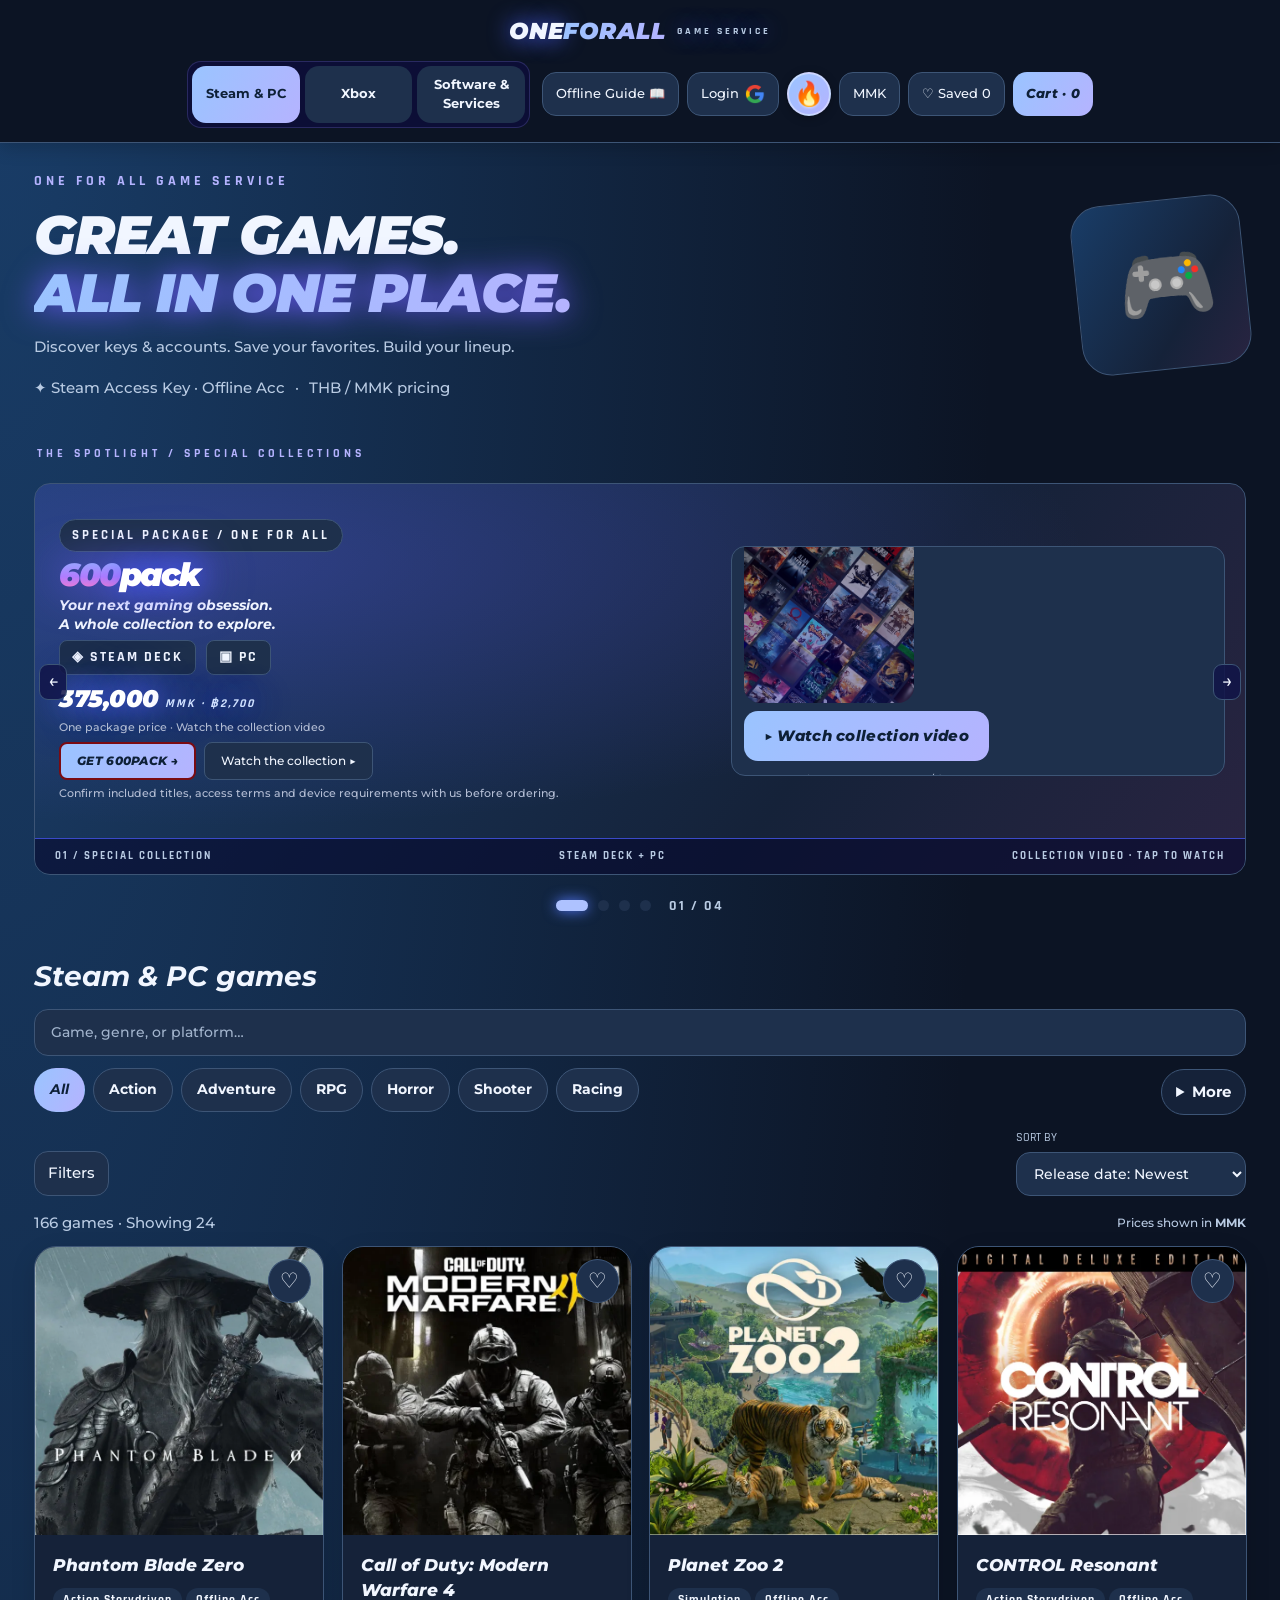
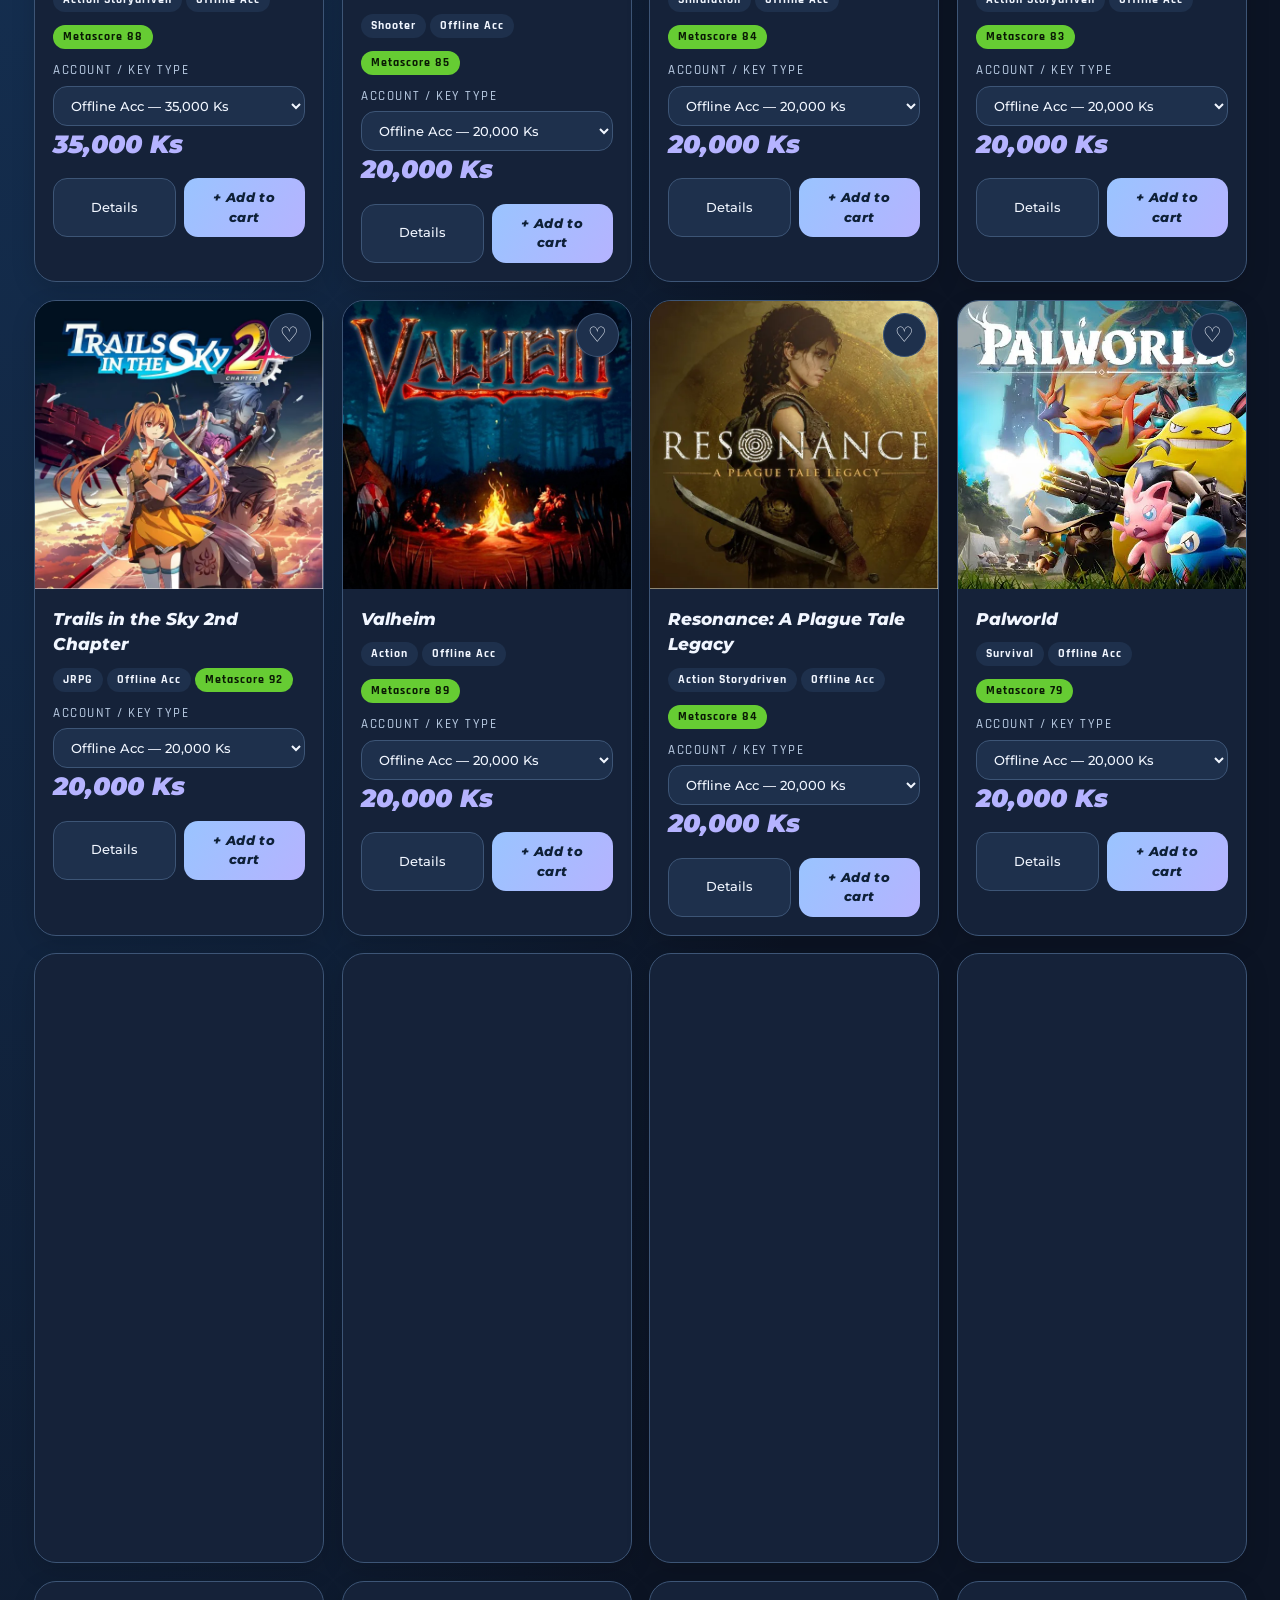
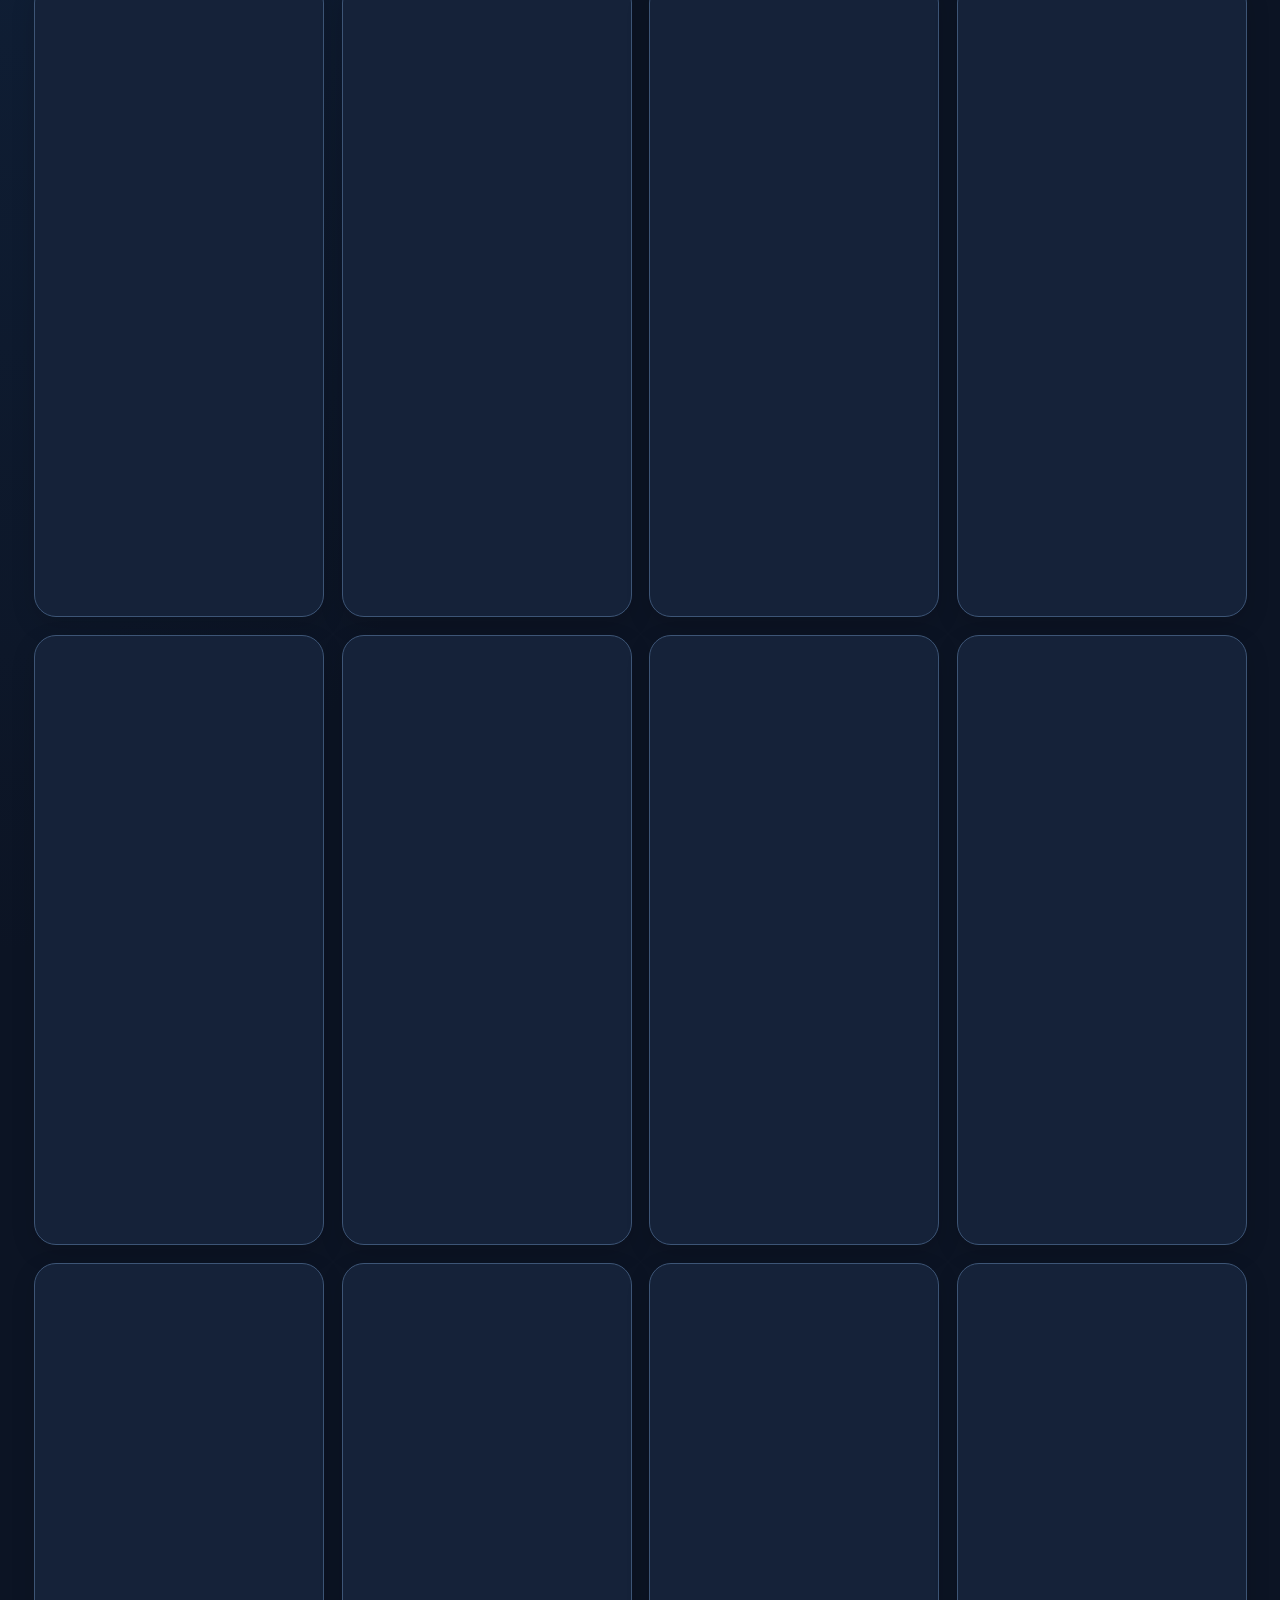
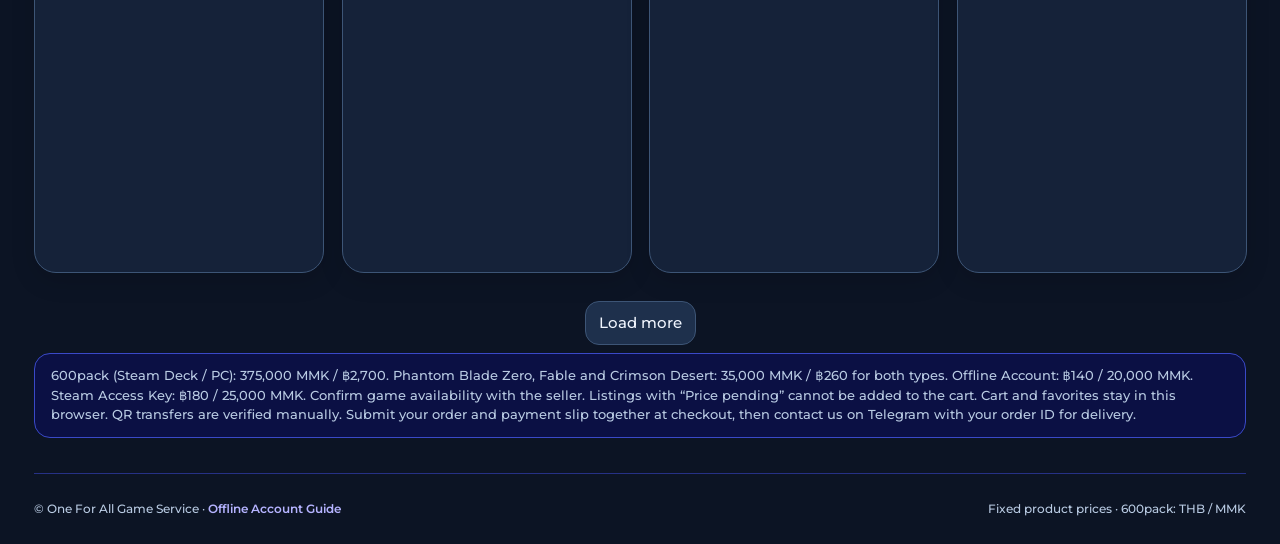
==== commit 28afbd7e: "Add ten single-use half-price coupons requiring four game items" ====
--- a/index.html
+++ b/index.html
@@ -939,7 +939,7 @@
  const targetOrder=checkoutOrder;const requestId=(targetOrder.promoRequestId||0)+1;targetOrder.promoRequestId=requestId;let eligibleProductIds=null;
  const code=$('promoCode').value.trim().toUpperCase();let percent=Object.hasOwn(PROMO_CODES,code)?PROMO_CODES[code]:null;
  if(code.startsWith('OFA-SINGLE50-')||code.startsWith('OFA-ADA25-')){
-  try{const res=await fetch('validate-coupon.php',{method:'POST',headers:{'Content-Type':'application/json'},body:JSON.stringify({code})});const d=await res.json();if(!res.ok||!d.ok)throw Error(d.error||'Code validation unavailable.');percent=d.percent;eligibleProductIds=d.eligibleProductIds;
+  try{const res=await fetch('validate-coupon.php',{method:'POST',headers:{'Content-Type':'application/json'},body:JSON.stringify({code,items:targetOrder.items.map(i=>({id:i.id,quantity:Number(i.qty||i.quantity||1)}))})});const d=await res.json();if(!res.ok||!d.ok)throw Error(d.error||'Code validation unavailable.');percent=d.percent;eligibleProductIds=d.eligibleProductIds;
   if(checkoutOrder!==targetOrder||targetOrder.promoRequestId!==requestId)return;
   if(promoEligibleSubtotal(targetOrder.items,{eligibleProductIds})<=0)throw Error('No eligible games in this cart. Software and services are excluded.');
   }catch(e){if(checkoutOrder===targetOrder&&targetOrder.promoRequestId===requestId)$('promoMessage').textContent=e.message;return;}
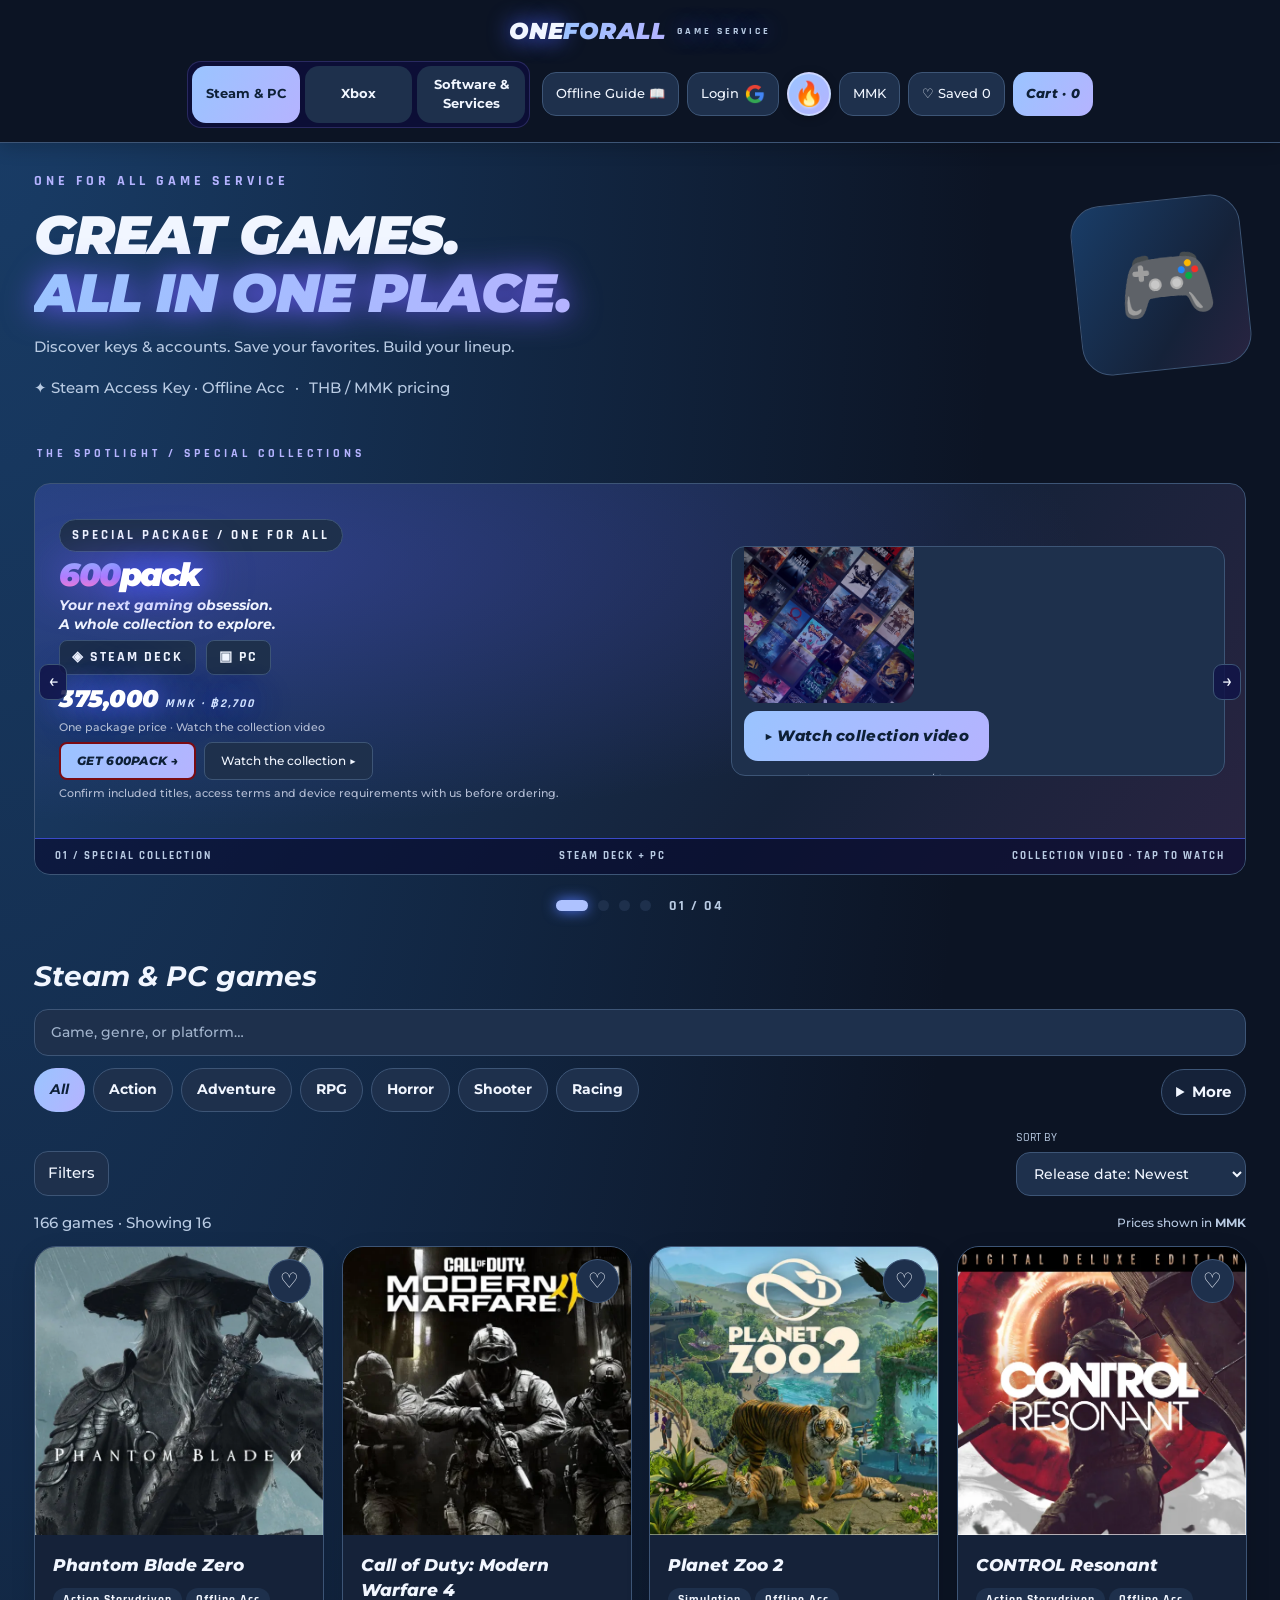
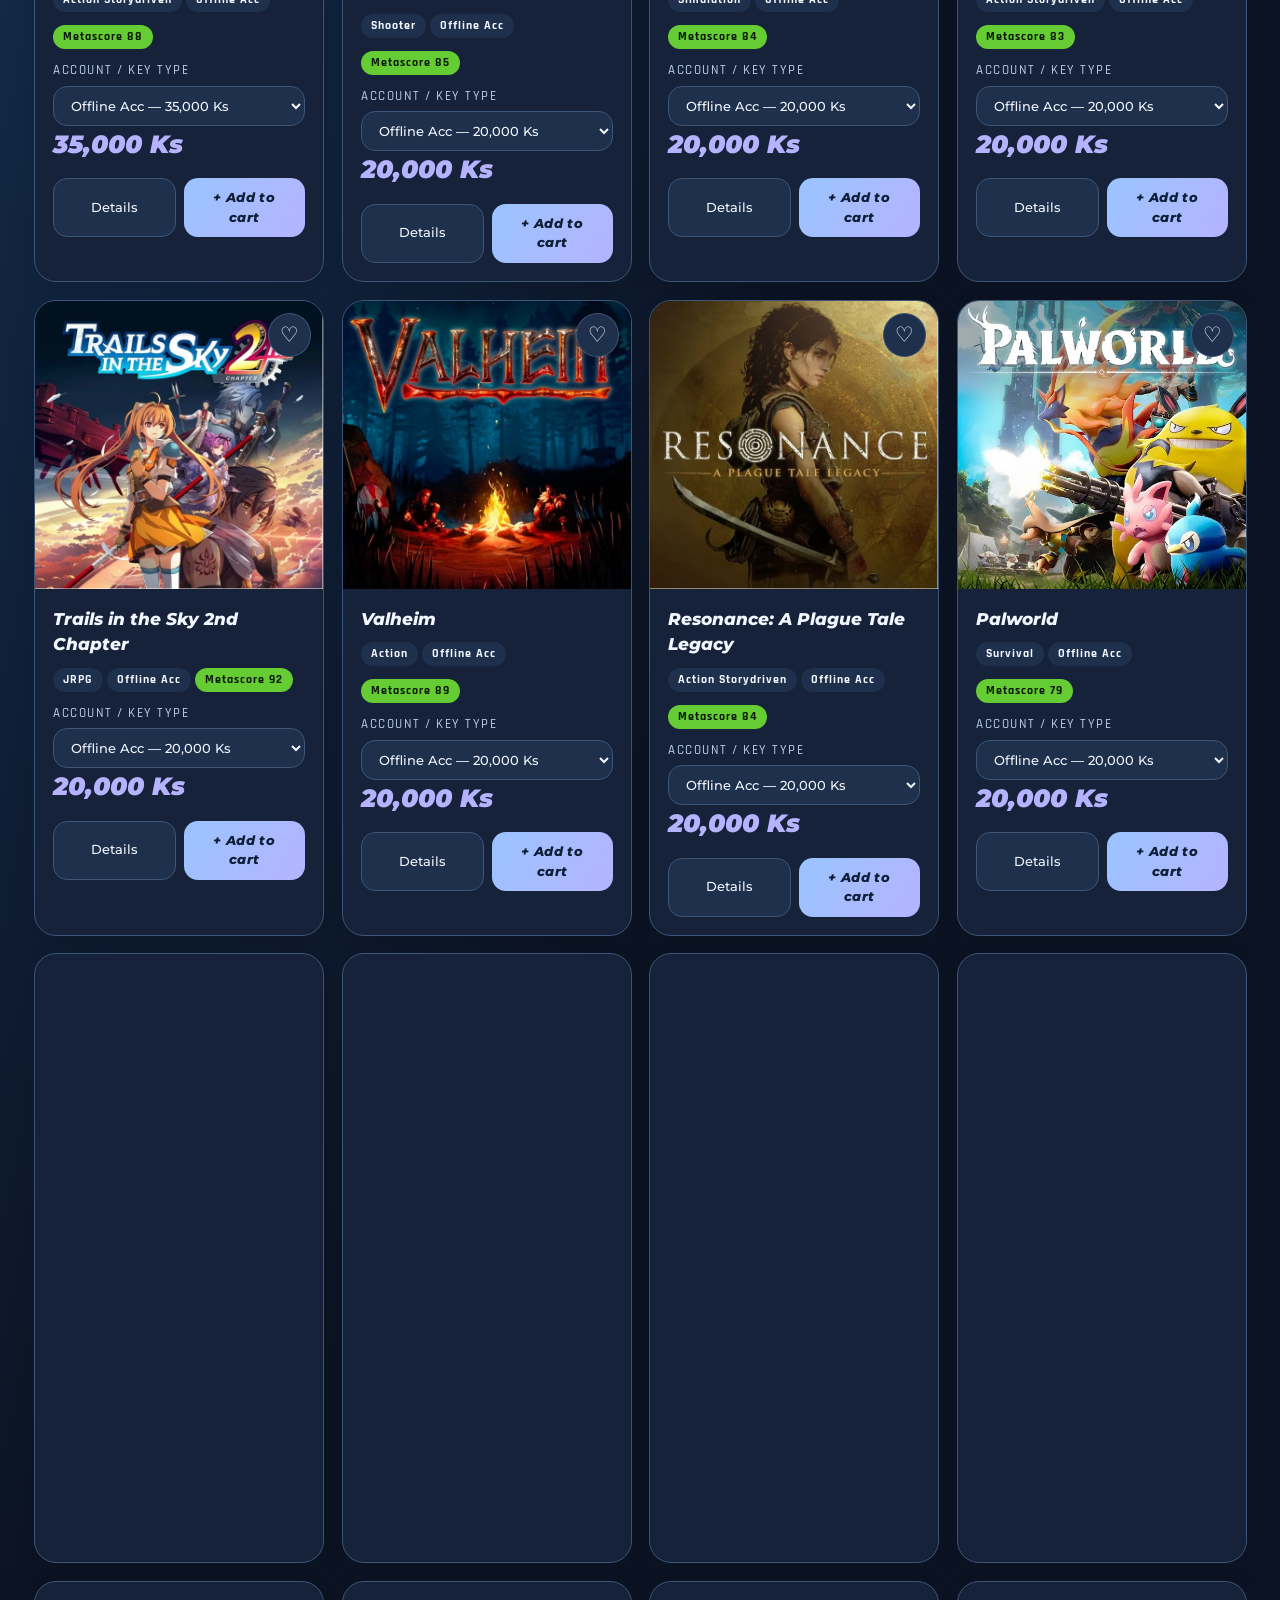
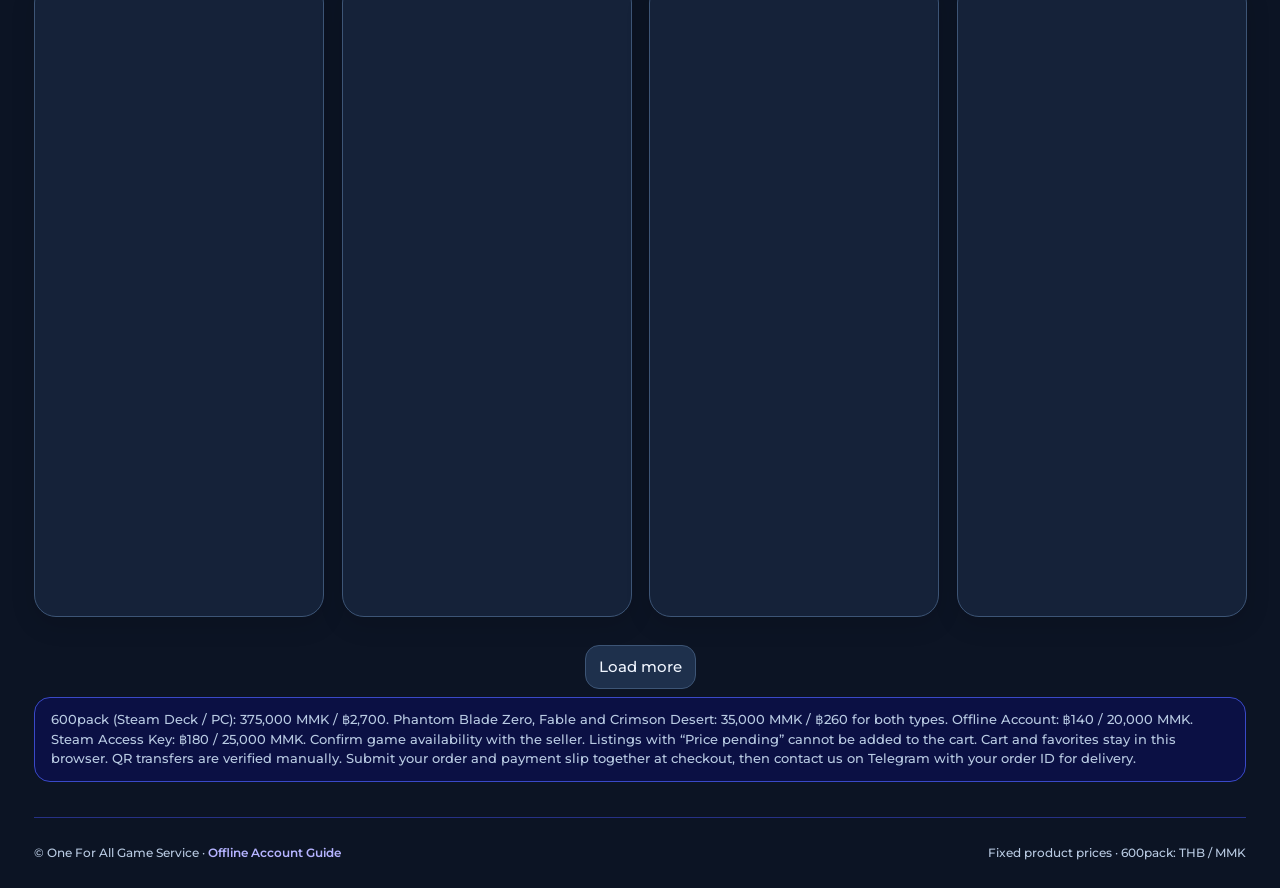
==== commit 2e0a2b22: "Align checkout payment proof fields beneath account name" ====
--- a/index.html
+++ b/index.html
@@ -252,6 +252,19 @@
 .checkout-game-info{flex:1;min-width:0;overflow-wrap:anywhere}
 .cart-item .info{overflow-wrap:anywhere}
 @media(max-width:480px){.order-cover{width:44px;height:44px;flex-basis:44px}.cart-item{gap:8px}.cart-item .info{flex-basis:calc(100% - 60px)}.checkout-game-line{gap:8px}.checkout-game-line>strong{font-size:13px}}
+
+/* Unified account and proof fields, alongside the payment QR. */
+.checkout-proof{margin-top:22px;padding:20px;border:1px solid var(--line);border-radius:18px;background:var(--panel, #152139)}
+.checkout-proof h3{margin:0 0 16px}
+.checkout-proof .field{display:flex;flex-direction:column;gap:8px;margin:0 0 18px}
+.checkout-proof .field small{font-size:12px;line-height:1.6;text-transform:none;letter-spacing:normal}
+.checkout-proof input:not([type="checkbox"]){box-sizing:border-box;width:100%;min-width:0}
+.checkout-proof #slipPreview{font-size:12px;line-height:1.6;overflow-wrap:anywhere;margin-bottom:16px}
+.checkout-proof .row{justify-content:flex-start;align-items:center;gap:10px;font-size:14px}
+.checkout-proof input[type="checkbox"]{flex:0 0 auto;margin:0}
+.checkout-proof>p.muted{font-size:12px;line-height:1.6;margin:12px 0 0}
+.checkout-layout>section{min-width:0}
+.checkout-layout>section.payment-panel{align-self:start}
 </style><style>#accountRewards{margin-top:22px;border-top:1px solid #454263;padding-top:18px} .reward-balance,.reward-order{background:rgba(0,0,0,.18);border:1px solid #454263;border-radius:12px;padding:16px;margin:12px 0}.reward-balance strong{font-size:28px}.reward-order small{display:block;margin-top:7px}#rewardContent code{overflow-wrap:anywhere}#rewardContent .account-actions{flex-wrap:wrap}#accountDialog{max-height:90vh;overflow:auto}
 </style><style id="mobileLayoutFix">
 @media(max-width:760px){
@@ -727,7 +740,7 @@
 <p class="notice">600pack (Steam Deck / PC): 375,000 MMK / ฿2,700. Phantom Blade Zero, Fable and Crimson Desert: 35,000 MMK / ฿260 for both types. Offline Account: ฿140 / 20,000 MMK. Steam Access Key: ฿180 / 25,000 MMK. Confirm game availability with the seller. Listings with “Price pending” cannot be added to the cart. Cart and favorites stay in this browser. QR transfers are verified manually. Submit your order and payment slip together at checkout, then contact us on Telegram with your order ID for delivery.</p><footer>© One For All Game Service · <a href="#guide" id="footerGuideLink" style="color:var(--mint);text-decoration:none;font-weight:600">Offline Account Guide</a> <span id="rateNote" style="float:right"></span></footer></main>
 <dialog id="detail"><div class="modal-head"><h2>Game details</h2><button data-close="detail" aria-label="Close details">✕</button></div><div id="detailBody"></div></dialog>
 <dialog id="cart"><div class="modal-head"><h2>About to be yours…</h2><button data-close="cart" aria-label="Close cart">✕</button></div><div id="cartBody"></div><div id="cartBottom"></div></dialog>
-<dialog id="order" class="checkout-dialog"><div class="modal-head"><div><span class="eyebrow">SECURE YOUR NEXT ADVENTURE</span><h2>Checkout</h2></div><button data-close="order" aria-label="Close checkout">✕</button></div><div class="checkout-steps">1 Review order <span>→</span> 2 Pay & submit <span>→</span> 3 Receive on Telegram</div><div class="checkout-layout"><section><h3>1. Review your order</h3><div id="checkoutItems"></div><div class="payment-panel" style="margin-top:18px"><label class="field" for="promoCode">Discount code<input id="promoCode" maxlength="40" placeholder="Enter your promo code" autocomplete="off" spellcheck="false"></label><div class="row"><button id="applyPromo" type="button">Apply code</button><button id="removePromo" type="button" hidden>Remove</button></div><p id="promoMessage" role="status" aria-live="polite" class="muted">One code per order. All game listings qualify regardless of release date. Software and services are excluded. Subject to seller verification.</p></div><div class="checkout-line"><span>Subtotal</span><strong id="checkoutSubtotal"></strong></div><div class="checkout-line" id="discountRow" hidden><span id="discountLabel">Discount</span><strong id="checkoutDiscount"></strong></div><div class="total"><span>Total</span><span id="checkoutTotal" class="mint"></span></div><div class="notice">Your games will be delivered through <a href="https://t.me/oneforallgamekeys" target="_blank" rel="noopener">@oneforallgamekeys on Telegram ↗</a>. After submitting below, open Telegram and send your order ID to start delivery. Your uploaded payment slip is already included in the submission. <a href="#guide" class="guide-trigger" style="color:var(--mint);text-decoration:none;font-weight:600">Read Offline Account Guide 📖</a></div><h3>Payment account name</h3><label class="field"><span id="payerAccountLabel">KPay account name</span><input id="transferReference" maxlength="120" autocomplete="name" placeholder="Enter the sender’s KPay account name"><small class="muted">Enter the name on the account you pay from.</small></label></section><section class="payment-panel"><h3>2. Pay and upload proof</h3><p class="muted">Apply any discount first. Check the final total and game availability before transferring. Upload your payment slip once, then submit below.</p><h3 id="paymentTitle"></h3><p id="paymentRecipient" class="muted"></p><div id="paymentQr"></div><p id="paymentHelp" class="muted"></p><label class="field" for="slipFile">Payment slip<input id="slipFile" type="file" accept="image/jpeg,image/png,image/webp"><small class="muted">Upload a screenshot of your completed transfer (JPG, PNG or WebP). It is emailed to our team with your order.</small></label><div id="slipPreview" class="muted" role="status" aria-live="polite"></div><label class="row"><input id="transferDeclared" type="checkbox"> I have made the transfer</label><p class="muted">We check incoming funds before delivery. A slip or this checkbox does not verify payment.</p></section></div><div class="receipt-panel"><h3>Submit your order</h3><p id="receiptStatus" role="status" class="notice"></p><details id="receiptDetails"><summary>View or copy itemized receipt</summary><label class="field">Your receipt<textarea id="orderText" readonly style="min-height:180px"></textarea></label></details><div class="row checkout-actions"><button id="emailConfirmation" class="primary">Submit order & payment slip</button><button id="telegramConfirmation" hidden>Open Telegram for delivery ↗</button><button id="downloadOrder">Save PDF receipt</button><span id="orderSubmissionStatus" role="status" aria-live="polite" style="flex-basis:100%"></span></div><p class="muted">Submit once: your order and uploaded slip are sent together. Then open Telegram and send your order ID so we can deliver your games after payment verification. No need to resend the slip unless our team asks.</p></div></dialog>
+<dialog id="order" class="checkout-dialog"><div class="modal-head"><div><span class="eyebrow">SECURE YOUR NEXT ADVENTURE</span><h2>Checkout</h2></div><button data-close="order" aria-label="Close checkout">✕</button></div><div class="checkout-steps">1 Review order <span>→</span> 2 Pay & submit <span>→</span> 3 Receive on Telegram</div><div class="checkout-layout"><section><h3>1. Review your order</h3><div id="checkoutItems"></div><div class="payment-panel" style="margin-top:18px"><label class="field" for="promoCode">Discount code<input id="promoCode" maxlength="40" placeholder="Enter your promo code" autocomplete="off" spellcheck="false"></label><div class="row"><button id="applyPromo" type="button">Apply code</button><button id="removePromo" type="button" hidden>Remove</button></div><p id="promoMessage" role="status" aria-live="polite" class="muted">One code per order. All game listings qualify regardless of release date. Software and services are excluded. Subject to seller verification.</p></div><div class="checkout-line"><span>Subtotal</span><strong id="checkoutSubtotal"></strong></div><div class="checkout-line" id="discountRow" hidden><span id="discountLabel">Discount</span><strong id="checkoutDiscount"></strong></div><div class="total"><span>Total</span><span id="checkoutTotal" class="mint"></span></div><div class="notice">Your games will be delivered through <a href="https://t.me/oneforallgamekeys" target="_blank" rel="noopener">@oneforallgamekeys on Telegram ↗</a>. After submitting below, open Telegram and send your order ID to start delivery. Your uploaded payment slip is already included in the submission. <a href="#guide" class="guide-trigger" style="color:var(--mint);text-decoration:none;font-weight:600">Read Offline Account Guide 📖</a></div><div class="checkout-proof"><h3>Payment account name</h3><label class="field"><span id="payerAccountLabel">KPay account name</span><input id="transferReference" maxlength="120" autocomplete="name" placeholder="Enter the sender’s KPay account name"><small class="muted">Enter the name on the account you pay from.</small></label><label class="field" for="slipFile">Payment slip<input id="slipFile" type="file" accept="image/jpeg,image/png,image/webp"><small class="muted">Upload a screenshot of your completed transfer (JPG, PNG or WebP). It is emailed to our team with your order.</small></label><div id="slipPreview" class="muted" role="status" aria-live="polite"></div><label class="row"><input id="transferDeclared" type="checkbox"> I have made the transfer</label><p class="muted">We check incoming funds before delivery. A slip or this checkbox does not verify payment.</p></div></section><section class="payment-panel"><h3>2. Scan and pay</h3><p class="muted">Apply any discount first. Check the final total and game availability before transferring. Add your payment slip in the account details section, then submit below.</p><h3 id="paymentTitle"></h3><p id="paymentRecipient" class="muted"></p><div id="paymentQr"></div><p id="paymentHelp" class="muted"></p></section></div><div class="receipt-panel"><h3>Submit your order</h3><p id="receiptStatus" role="status" class="notice"></p><details id="receiptDetails"><summary>View or copy itemized receipt</summary><label class="field">Your receipt<textarea id="orderText" readonly style="min-height:180px"></textarea></label></details><div class="row checkout-actions"><button id="emailConfirmation" class="primary">Submit order & payment slip</button><button id="telegramConfirmation" hidden>Open Telegram for delivery ↗</button><button id="downloadOrder">Save PDF receipt</button><span id="orderSubmissionStatus" role="status" aria-live="polite" style="flex-basis:100%"></span></div><p class="muted">Submit once: your order and uploaded slip are sent together. Then open Telegram and send your order ID so we can deliver your games after payment verification. No need to resend the slip unless our team asks.</p></div></dialog>
 <dialog id="packGallery" class="pack-gallery-dialog"><div class="modal-head"><h2>600pack · Collection video</h2><button data-close="packGallery" aria-label="Close collection video">✕</button></div><p class="muted">Discover the collection · Steam Deck + PC</p><video id="packVideo" controls playsinline preload="none" aria-label="600pack collection video"><source src="assets/600pack/collection-video.mp4" type="video/mp4">Your browser cannot play this video. <a href="assets/600pack/collection-video.mp4">Download collection video</a>.</video><div class="pack-video-footer"><div><strong class="mint">375,000 MMK / ฿2,700</strong><div class="muted">600pack · Steam Deck + PC</div></div><button class="primary" data-action="add" data-id="special-600pack">Get 600pack →</button></div></dialog>
 <div id="toast" role="status" aria-live="polite"></div>
 <script>
@@ -904,6 +917,7 @@
  const items=Object.entries(state.cart).filter(([id])=>game(id)).map(([id,quantity])=>{const g=game(id);return {id:g.id,title:g.title,type:g.productType||g.platform,quantity,unit:priceOf(g),promoEligible:promoEligible(g)}});
  if(!items.length||items.some(i=>!Number.isFinite(i.unit)||i.unit<=0)){toast('Please review your cart prices before checkout');return;}
  checkoutOrder={id:'OFA-'+new Date().toISOString().slice(0,10).replaceAll('-','')+'-'+(crypto.randomUUID?crypto.randomUUID().slice(0,8):Math.random().toString(36).slice(2,10)).toUpperCase(),date:new Date().toLocaleString(),currency:state.currency,items,total:items.reduce((a,i)=>a+i.unit*i.quantity,0)};
+ lockCheckoutFields(false);$('downloadOrder').disabled=true;
  $('emailConfirmation').disabled=false;$('emailConfirmation').textContent='Submit order & payment slip';$('telegramConfirmation').hidden=true;$('receiptDetails').open=false;$('orderSubmissionStatus').textContent='';['transferReference'].forEach(id=>$(id).value='');$('transferDeclared').checked=false;slipData=null;slipName='';$('slipFile').value='';$('slipPreview').textContent='';
  $('promoCode').value='';$('promoMessage').textContent='One code per order. All game listings qualify regardless of release date. Software and services are excluded. Subject to seller verification.';
  checkoutOrder.subtotal=checkoutOrder.total;checkoutOrder.discount=0;checkoutOrder.promo=null;
@@ -938,9 +952,9 @@
  if(promoEligibleSubtotal(checkoutOrder.items)<=0){checkoutOrder.promo=null;refreshCheckoutPayment();$('promoMessage').textContent='Promo codes apply to all game listings. Software and services are excluded.';return;}
  const targetOrder=checkoutOrder;const requestId=(targetOrder.promoRequestId||0)+1;targetOrder.promoRequestId=requestId;let eligibleProductIds=null;
  const code=$('promoCode').value.trim().toUpperCase();let percent=Object.hasOwn(PROMO_CODES,code)?PROMO_CODES[code]:null;
- if(code.startsWith('OFA-SINGLE50-')||code.startsWith('OFA-ADA25-')){
+ if(code.startsWith('OFA-SINGLE50-')||code.startsWith('OFA-ADA25-')||(code&&percent===null&&!code.startsWith('OFA-RWD-')&&!code.startsWith('OFA-OPEN50-'))){
   try{const res=await fetch('validate-coupon.php',{method:'POST',headers:{'Content-Type':'application/json'},body:JSON.stringify({code,items:targetOrder.items.map(i=>({id:i.id,quantity:Number(i.qty||i.quantity||1)}))})});const d=await res.json();if(!res.ok||!d.ok)throw Error(d.error||'Code validation unavailable.');percent=d.percent;eligibleProductIds=d.eligibleProductIds;
-  if(checkoutOrder!==targetOrder||targetOrder.promoRequestId!==requestId)return;
+  if(checkoutOrder!==targetOrder||targetOrder.submitting||targetOrder.submitted||targetOrder.promoRequestId!==requestId)return;
   if(promoEligibleSubtotal(targetOrder.items,{eligibleProductIds})<=0)throw Error('No eligible games in this cart. Software and services are excluded.');
   }catch(e){if(checkoutOrder===targetOrder&&targetOrder.promoRequestId===requestId)$('promoMessage').textContent=e.message;return;}
  }
@@ -955,7 +969,7 @@
    }catch(_){percent=50;}
  }
 
- if(checkoutOrder!==targetOrder||targetOrder.promoRequestId!==requestId)return;
+ if(checkoutOrder!==targetOrder||targetOrder.submitting||targetOrder.submitted||targetOrder.promoRequestId!==requestId)return;
  if(!percent){$('promoMessage').textContent=code?'Invalid code. Your current total has not changed.':'Enter a discount code first.';return;}
  if(checkoutOrder.promo&&checkoutOrder.promo.code===code){$('promoMessage').textContent='This code is already applied.';return;}
  checkoutOrder.promo={code,percent,eligibleProductIds};$('promoCode').value=code;
@@ -966,9 +980,14 @@
 $('promoCode').addEventListener('keydown',e=>{if(e.key==='Enter'){e.preventDefault();applyPromo();}});
 $('removePromo').onclick=()=>{if(!checkoutOrder)return;checkoutOrder.promoRequestId=(checkoutOrder.promoRequestId||0)+1;checkoutOrder.promo=null;$('promoCode').value='';$('promoMessage').textContent='Discount removed. Check the updated total before transferring.';refreshCheckoutPayment();};
 
-function updateReceipt(){if(!checkoutOrder)return;const o=checkoutOrder,declared=$('transferDeclared').checked,status=declared?'TRANSFER REPORTED — AWAITING SELLER VERIFICATION':'AWAITING PAYMENT — NOT A PAID RECEIPT';
+function lockCheckoutFields(locked){
+ ['transferReference','transferDeclared','slipFile','promoCode','applyPromo','removePromo'].forEach(id=>$(id).disabled=locked);
+}
+function updateReceipt(){if(!checkoutOrder)return;const o=checkoutOrder,status=o.submitted?'ORDER SUBMITTED — PAYMENT AWAITING VERIFICATION':'ORDER NOT SUBMITTED — UPLOAD PAYMENT SLIP AND SUBMIT';
+ $('downloadOrder').disabled=!o.submitted;
+ $('downloadOrder').title=o.submitted?'Download submitted order receipt':'Submit your order and payment slip first';
  $('receiptStatus').textContent=status;
- $('orderText').value=['ONE FOR ALL GAME SERVICE','ORDER RECEIPT · '+o.id,'Created: '+o.date,'Status: '+status,'Payment method: '+(o.currency==='MMK'?'KBZPay':'PromptPay'),(o.currency==='MMK'?'KPay account name: ':'Thai banking account name: ')+($('transferReference').value.trim()||'Not supplied'),'','ITEMS',...o.items.map(i=>`${i.title} | ${i.type} | ${i.quantity} × ${receiptMoney(i.unit,o.currency)} = ${receiptMoney(i.unit*i.quantity,o.currency)}`),'','SUBTOTAL: '+receiptMoney(o.subtotal,o.currency),...(o.promo?['PROMO CODE: '+o.promo.code+' ('+o.promo.percent+'% off Steam & PC items only)','DISCOUNT: -'+receiptMoney(o.discount,o.currency)]:[]),'TOTAL: '+receiptMoney(o.total,o.currency),'Currency: '+o.currency,'','Delivery: Telegram @oneforallgamekeys','https://t.me/oneforallgamekeys','Email: oneforallgameservice@gmail.com','','Send this receipt and your payment slip to our Telegram chat or email. We verify funds and availability before delivering your games through Telegram. This receipt records the order total; it is not proof of a verified payment.'].join('\n');
+ $('orderText').value=['ONE FOR ALL GAME SERVICE',(o.submitted?'ORDER RECEIPT · ':'UNSUBMITTED ORDER SUMMARY · ')+o.id,'Created: '+o.date,'Status: '+status,'Payment method: '+(o.currency==='MMK'?'KBZPay':'PromptPay'),(o.currency==='MMK'?'KPay account name: ':'Thai banking account name: ')+($('transferReference').value.trim()||'Not supplied'),'','ITEMS',...o.items.map(i=>`${i.title} | ${i.type} | ${i.quantity} × ${receiptMoney(i.unit,o.currency)} = ${receiptMoney(i.unit*i.quantity,o.currency)}`),'','SUBTOTAL: '+receiptMoney(o.subtotal,o.currency),...(o.promo?['PROMO CODE: '+o.promo.code+' ('+o.promo.percent+'% off Steam & PC items only)','DISCOUNT: -'+receiptMoney(o.discount,o.currency)]:[]),'TOTAL: '+receiptMoney(o.total,o.currency),'Currency: '+o.currency,'','Delivery: Telegram @oneforallgamekeys','https://t.me/oneforallgamekeys','Email: oneforallgameservice@gmail.com','','Send this receipt and your payment slip to our Telegram chat or email. We verify funds and availability before delivering your games through Telegram. This receipt records the order total; it is not proof of a verified payment.'].join('\n');
 }
 ['transferReference','transferDeclared'].forEach(id=>$(id).addEventListener('input',updateReceipt));
 
@@ -991,22 +1010,25 @@
  catch(e){$('slipFile').value='';$('slipPreview').textContent='Could not read that image. Try another screenshot.';}
 });
 $('emailConfirmation').onclick=async()=>{
- if(!checkoutOrder)return;
+ if(!checkoutOrder||checkoutOrder.submitted)return;
  const button=$('emailConfirmation');if(button.disabled)return;
  for(const id of ['transferReference']){if(!$(id).value.trim()){toast('Please enter the name on the account used for payment.');$(id).focus();return;}}
  if(!$('transferDeclared').checked){toast('Complete your transfer and tick the transfer checkbox before confirming.');return;}
  if(!slipData){toast('Please upload your transfer completed screenshot first.');$('slipFile').focus();return;}
- updateReceipt();const snapshot=$('orderText').value,orderId=checkoutOrder.id;
+ updateReceipt();const targetOrder=checkoutOrder,snapshot=$('orderText').value,orderId=targetOrder.id;
+ targetOrder.submitting=true;targetOrder.promoRequestId=(targetOrder.promoRequestId||0)+1;lockCheckoutFields(true);
  button.disabled=true;button.textContent='Submitting order…';$('orderSubmissionStatus').textContent='Sending your order notification…';
  const controller=new AbortController(),timeout=setTimeout(()=>controller.abort(),90000);
  try{
  const response=await fetch('submit-order.php',{method:'POST',credentials:'same-origin',headers:{'Content-Type':'application/json','X-CSRF-Token':window.ofaAccountCsrf||''},body:JSON.stringify({orderId,receipt:snapshot,slip:slipData,slipName,currency:checkoutOrder.currency,items:checkoutOrder.items.map(i=>({id:i.id,quantity:i.quantity})),promoCode:checkoutOrder.promo?.code||'',total:checkoutOrder.total}),signal:controller.signal});
- const data=await response.json();if(!response.ok||!data.ok)throw new Error(data.error||'Order submission failed.');
- clearSubmittedCart(checkoutOrder);
+ const data=await response.json();if(!response.ok||!data.ok||data.orderId!==orderId)throw new Error(data.error||'Order submission failed.');
+ targetOrder.submitted=true;clearSubmittedCart(targetOrder);
+ if(checkoutOrder!==targetOrder)return;
+ updateReceipt();
  $('orderSubmissionStatus').textContent='Order '+orderId+' submitted. Payment awaiting verification. Contact @oneforallgamekeys on Telegram for delivery.';
  checkoutOrder.submitted=true;$('telegramConfirmation').hidden=false;$('telegramConfirmation').textContent='Open Telegram for delivery ↗';button.textContent='Order submitted ✓';$('orderSubmissionStatus').textContent='Order '+orderId+' received with your payment slip. Payment is awaiting manual verification. Next: open Telegram and send your order ID for delivery.';toast('Order submitted. Payment awaiting verification.');
- }catch(error){$('orderSubmissionStatus').textContent=error.name==='AbortError'?'Submission timed out. Contact us on Telegram with your order ID before retrying.':(error.message||'Unable to submit. Please contact us on Telegram.');button.disabled=false;button.textContent='Retry submission';$('telegramConfirmation').hidden=false;$('telegramConfirmation').textContent='Contact support on Telegram ↗';}
- finally{clearTimeout(timeout);}
+ }catch(error){if(checkoutOrder!==targetOrder)return;lockCheckoutFields(false);updateReceipt();$('orderSubmissionStatus').textContent=error.name==='AbortError'?'Submission timed out. Contact us on Telegram with your order ID before retrying.':(error.message||'Unable to submit. Please contact us on Telegram.');button.disabled=false;button.textContent='Retry submission';$('telegramConfirmation').hidden=false;$('telegramConfirmation').textContent='Contact support on Telegram ↗';}
+ finally{targetOrder.submitting=false;clearTimeout(timeout);}
 };
 $('telegramConfirmation').onclick=async()=>{
  if(!checkoutOrder)return;
@@ -1040,10 +1062,10 @@
 }
 
 function receiptPdf(){
- if(!checkoutOrder){toast('Open checkout first.');return}
+ if(!checkoutOrder||!checkoutOrder.submitted){toast('Submit your order and payment slip successfully before downloading a receipt.');return}
  updateReceipt();
- const o=checkoutOrder,declared=$('transferDeclared').checked;
- const statusText=declared?'TRANSFER REPORTED · AWAITING VERIFICATION':'AWAITING PAYMENT · NOT PAID';
+ const o=checkoutOrder,declared=true;
+ const statusText='ORDER SUBMITTED · PAYMENT NOT VERIFIED';
  const F='"Montserrat","Noto Sans Myanmar","Noto Sans Thai","Segoe UI",Arial,sans-serif';
  const W=1240,H=1754,M=80,CW=W-2*M,pages=[];let g,y;
  const rr=(x,yy,w,h,r)=>{g.beginPath();g.moveTo(x+r,yy);g.arcTo(x+w,yy,x+w,yy+h,r);g.arcTo(x+w,yy+h,x,yy+h,r);g.arcTo(x,yy+h,x,yy,r);g.arcTo(x,yy,x+w,yy,r);g.closePath()};
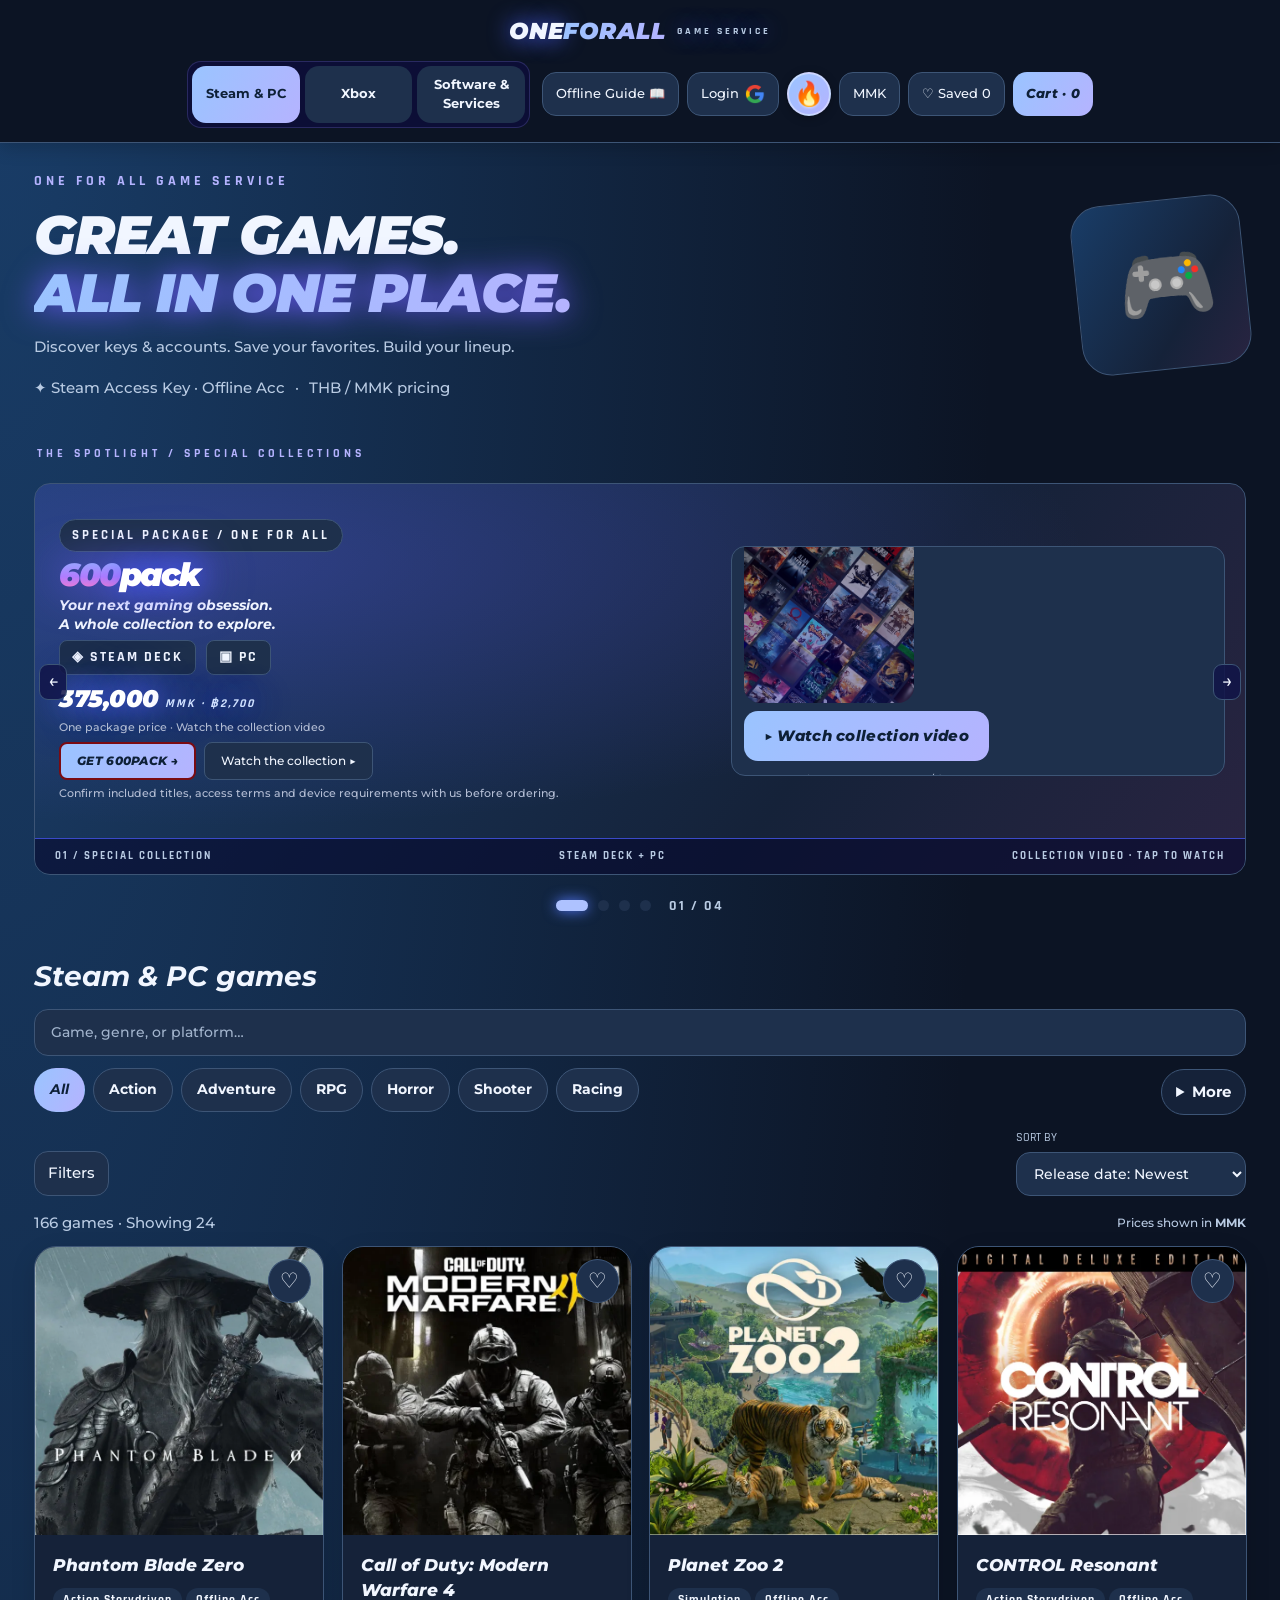
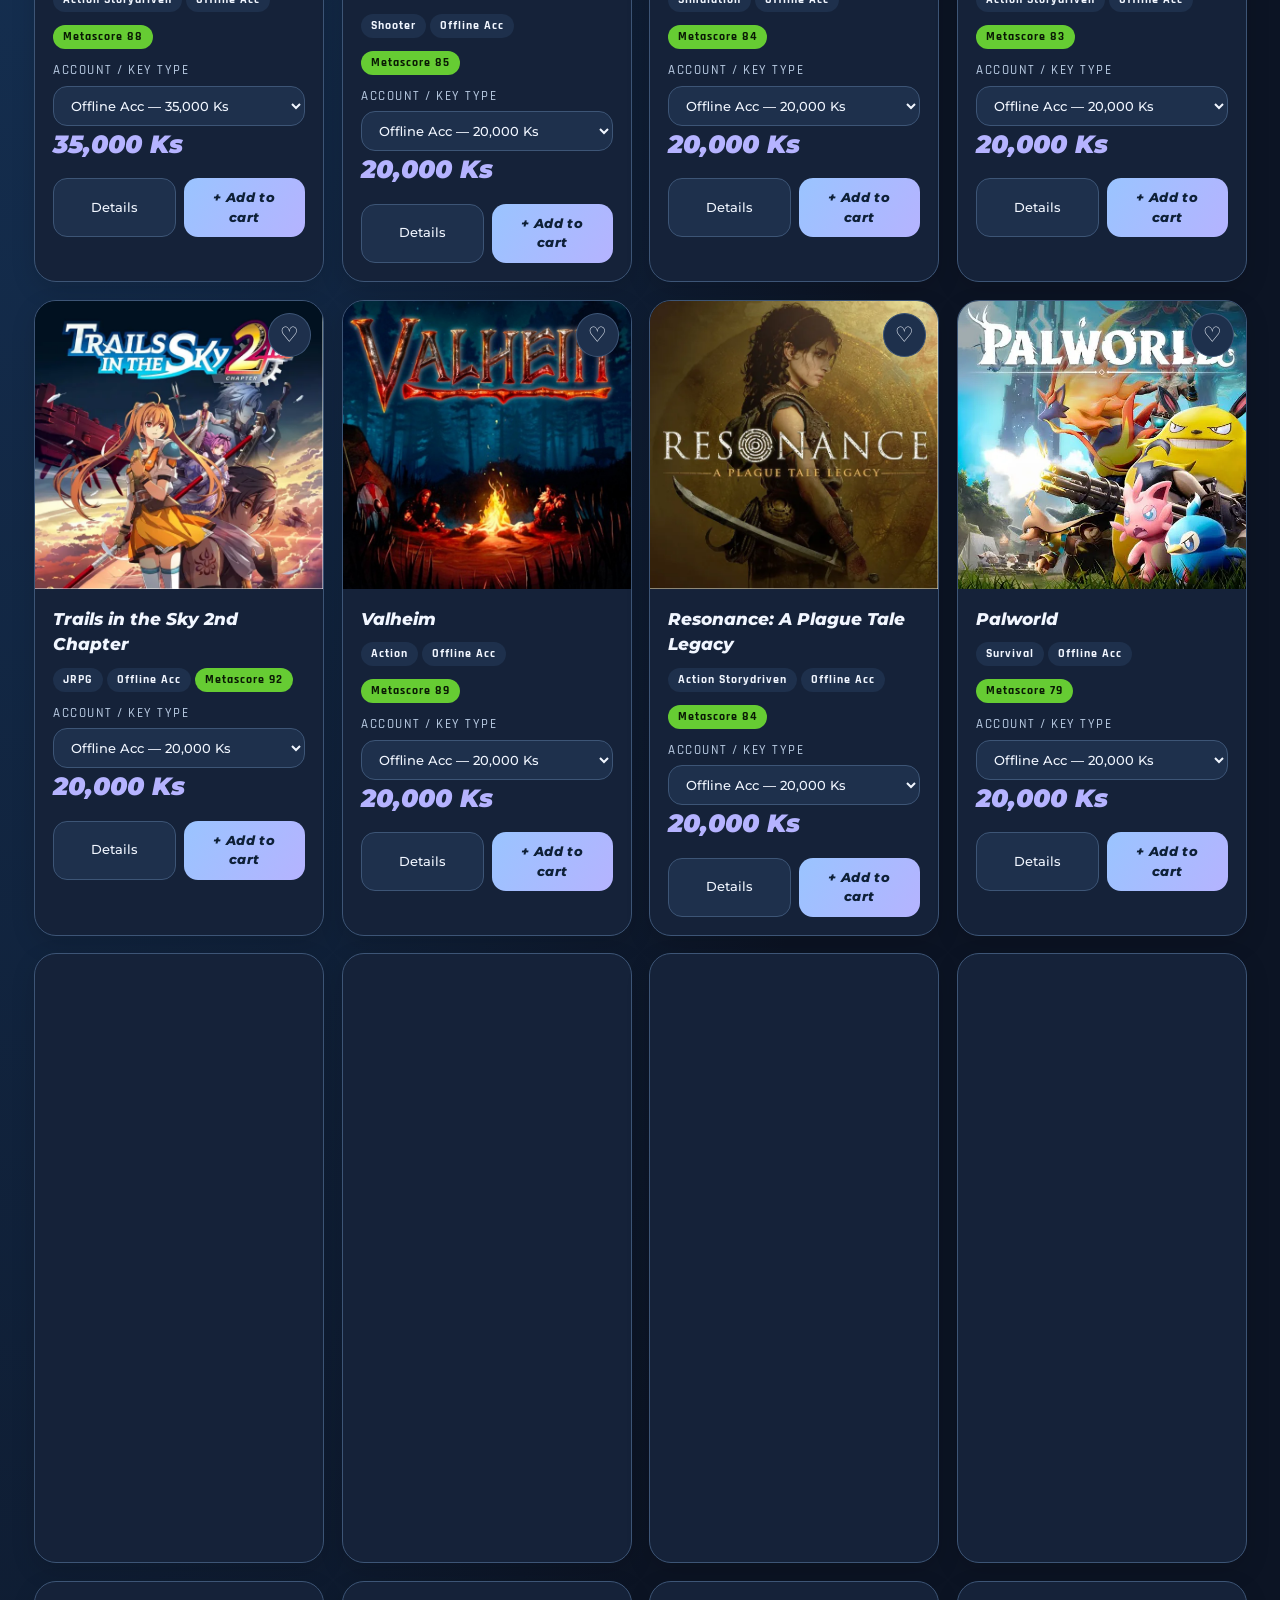
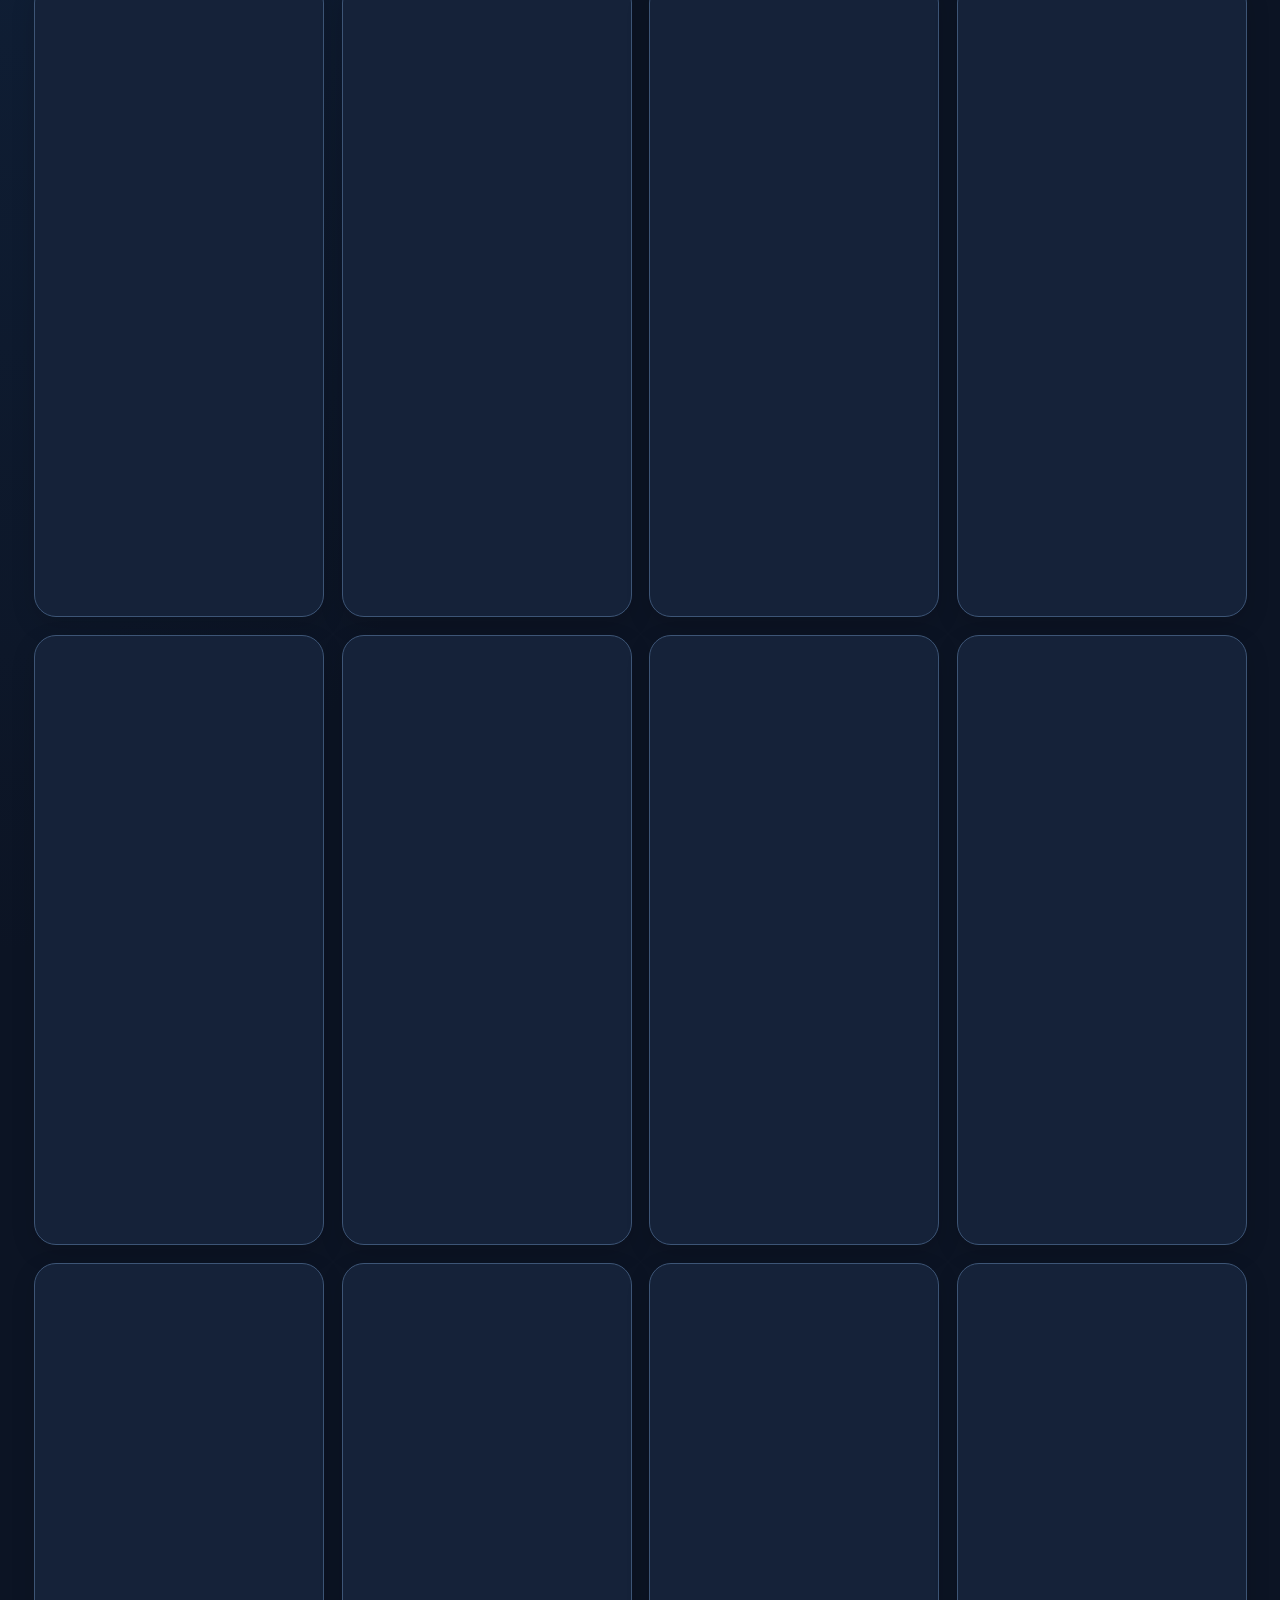
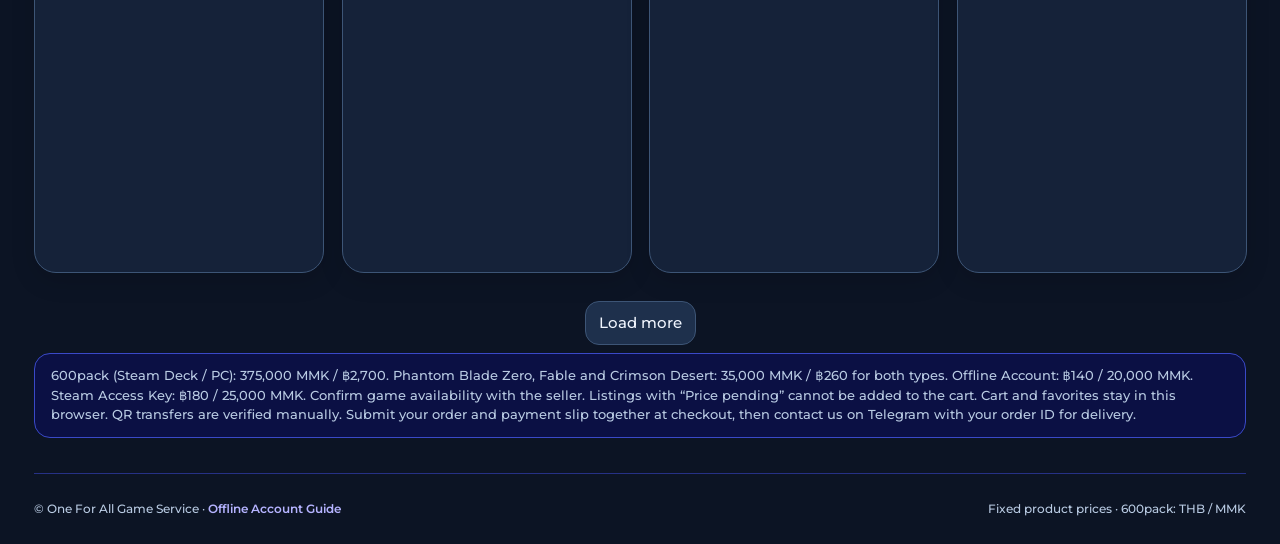
==== commit 2ac20e8a: "Restore original checkout payment slip layout" ====
--- a/index.html
+++ b/index.html
@@ -252,19 +252,6 @@
 .checkout-game-info{flex:1;min-width:0;overflow-wrap:anywhere}
 .cart-item .info{overflow-wrap:anywhere}
 @media(max-width:480px){.order-cover{width:44px;height:44px;flex-basis:44px}.cart-item{gap:8px}.cart-item .info{flex-basis:calc(100% - 60px)}.checkout-game-line{gap:8px}.checkout-game-line>strong{font-size:13px}}
-
-/* Unified account and proof fields, alongside the payment QR. */
-.checkout-proof{margin-top:22px;padding:20px;border:1px solid var(--line);border-radius:18px;background:var(--panel, #152139)}
-.checkout-proof h3{margin:0 0 16px}
-.checkout-proof .field{display:flex;flex-direction:column;gap:8px;margin:0 0 18px}
-.checkout-proof .field small{font-size:12px;line-height:1.6;text-transform:none;letter-spacing:normal}
-.checkout-proof input:not([type="checkbox"]){box-sizing:border-box;width:100%;min-width:0}
-.checkout-proof #slipPreview{font-size:12px;line-height:1.6;overflow-wrap:anywhere;margin-bottom:16px}
-.checkout-proof .row{justify-content:flex-start;align-items:center;gap:10px;font-size:14px}
-.checkout-proof input[type="checkbox"]{flex:0 0 auto;margin:0}
-.checkout-proof>p.muted{font-size:12px;line-height:1.6;margin:12px 0 0}
-.checkout-layout>section{min-width:0}
-.checkout-layout>section.payment-panel{align-self:start}
 </style><style>#accountRewards{margin-top:22px;border-top:1px solid #454263;padding-top:18px} .reward-balance,.reward-order{background:rgba(0,0,0,.18);border:1px solid #454263;border-radius:12px;padding:16px;margin:12px 0}.reward-balance strong{font-size:28px}.reward-order small{display:block;margin-top:7px}#rewardContent code{overflow-wrap:anywhere}#rewardContent .account-actions{flex-wrap:wrap}#accountDialog{max-height:90vh;overflow:auto}
 </style><style id="mobileLayoutFix">
 @media(max-width:760px){
@@ -740,7 +727,7 @@
 <p class="notice">600pack (Steam Deck / PC): 375,000 MMK / ฿2,700. Phantom Blade Zero, Fable and Crimson Desert: 35,000 MMK / ฿260 for both types. Offline Account: ฿140 / 20,000 MMK. Steam Access Key: ฿180 / 25,000 MMK. Confirm game availability with the seller. Listings with “Price pending” cannot be added to the cart. Cart and favorites stay in this browser. QR transfers are verified manually. Submit your order and payment slip together at checkout, then contact us on Telegram with your order ID for delivery.</p><footer>© One For All Game Service · <a href="#guide" id="footerGuideLink" style="color:var(--mint);text-decoration:none;font-weight:600">Offline Account Guide</a> <span id="rateNote" style="float:right"></span></footer></main>
 <dialog id="detail"><div class="modal-head"><h2>Game details</h2><button data-close="detail" aria-label="Close details">✕</button></div><div id="detailBody"></div></dialog>
 <dialog id="cart"><div class="modal-head"><h2>About to be yours…</h2><button data-close="cart" aria-label="Close cart">✕</button></div><div id="cartBody"></div><div id="cartBottom"></div></dialog>
-<dialog id="order" class="checkout-dialog"><div class="modal-head"><div><span class="eyebrow">SECURE YOUR NEXT ADVENTURE</span><h2>Checkout</h2></div><button data-close="order" aria-label="Close checkout">✕</button></div><div class="checkout-steps">1 Review order <span>→</span> 2 Pay & submit <span>→</span> 3 Receive on Telegram</div><div class="checkout-layout"><section><h3>1. Review your order</h3><div id="checkoutItems"></div><div class="payment-panel" style="margin-top:18px"><label class="field" for="promoCode">Discount code<input id="promoCode" maxlength="40" placeholder="Enter your promo code" autocomplete="off" spellcheck="false"></label><div class="row"><button id="applyPromo" type="button">Apply code</button><button id="removePromo" type="button" hidden>Remove</button></div><p id="promoMessage" role="status" aria-live="polite" class="muted">One code per order. All game listings qualify regardless of release date. Software and services are excluded. Subject to seller verification.</p></div><div class="checkout-line"><span>Subtotal</span><strong id="checkoutSubtotal"></strong></div><div class="checkout-line" id="discountRow" hidden><span id="discountLabel">Discount</span><strong id="checkoutDiscount"></strong></div><div class="total"><span>Total</span><span id="checkoutTotal" class="mint"></span></div><div class="notice">Your games will be delivered through <a href="https://t.me/oneforallgamekeys" target="_blank" rel="noopener">@oneforallgamekeys on Telegram ↗</a>. After submitting below, open Telegram and send your order ID to start delivery. Your uploaded payment slip is already included in the submission. <a href="#guide" class="guide-trigger" style="color:var(--mint);text-decoration:none;font-weight:600">Read Offline Account Guide 📖</a></div><div class="checkout-proof"><h3>Payment account name</h3><label class="field"><span id="payerAccountLabel">KPay account name</span><input id="transferReference" maxlength="120" autocomplete="name" placeholder="Enter the sender’s KPay account name"><small class="muted">Enter the name on the account you pay from.</small></label><label class="field" for="slipFile">Payment slip<input id="slipFile" type="file" accept="image/jpeg,image/png,image/webp"><small class="muted">Upload a screenshot of your completed transfer (JPG, PNG or WebP). It is emailed to our team with your order.</small></label><div id="slipPreview" class="muted" role="status" aria-live="polite"></div><label class="row"><input id="transferDeclared" type="checkbox"> I have made the transfer</label><p class="muted">We check incoming funds before delivery. A slip or this checkbox does not verify payment.</p></div></section><section class="payment-panel"><h3>2. Scan and pay</h3><p class="muted">Apply any discount first. Check the final total and game availability before transferring. Add your payment slip in the account details section, then submit below.</p><h3 id="paymentTitle"></h3><p id="paymentRecipient" class="muted"></p><div id="paymentQr"></div><p id="paymentHelp" class="muted"></p></section></div><div class="receipt-panel"><h3>Submit your order</h3><p id="receiptStatus" role="status" class="notice"></p><details id="receiptDetails"><summary>View or copy itemized receipt</summary><label class="field">Your receipt<textarea id="orderText" readonly style="min-height:180px"></textarea></label></details><div class="row checkout-actions"><button id="emailConfirmation" class="primary">Submit order & payment slip</button><button id="telegramConfirmation" hidden>Open Telegram for delivery ↗</button><button id="downloadOrder">Save PDF receipt</button><span id="orderSubmissionStatus" role="status" aria-live="polite" style="flex-basis:100%"></span></div><p class="muted">Submit once: your order and uploaded slip are sent together. Then open Telegram and send your order ID so we can deliver your games after payment verification. No need to resend the slip unless our team asks.</p></div></dialog>
+<dialog id="order" class="checkout-dialog"><div class="modal-head"><div><span class="eyebrow">SECURE YOUR NEXT ADVENTURE</span><h2>Checkout</h2></div><button data-close="order" aria-label="Close checkout">✕</button></div><div class="checkout-steps">1 Review order <span>→</span> 2 Pay & submit <span>→</span> 3 Receive on Telegram</div><div class="checkout-layout"><section><h3>1. Review your order</h3><div id="checkoutItems"></div><div class="payment-panel" style="margin-top:18px"><label class="field" for="promoCode">Discount code<input id="promoCode" maxlength="40" placeholder="Enter your promo code" autocomplete="off" spellcheck="false"></label><div class="row"><button id="applyPromo" type="button">Apply code</button><button id="removePromo" type="button" hidden>Remove</button></div><p id="promoMessage" role="status" aria-live="polite" class="muted">One code per order. All game listings qualify regardless of release date. Software and services are excluded. Subject to seller verification.</p></div><div class="checkout-line"><span>Subtotal</span><strong id="checkoutSubtotal"></strong></div><div class="checkout-line" id="discountRow" hidden><span id="discountLabel">Discount</span><strong id="checkoutDiscount"></strong></div><div class="total"><span>Total</span><span id="checkoutTotal" class="mint"></span></div><div class="notice">Your games will be delivered through <a href="https://t.me/oneforallgamekeys" target="_blank" rel="noopener">@oneforallgamekeys on Telegram ↗</a>. After submitting below, open Telegram and send your order ID to start delivery. Your uploaded payment slip is already included in the submission. <a href="#guide" class="guide-trigger" style="color:var(--mint);text-decoration:none;font-weight:600">Read Offline Account Guide 📖</a></div><h3>Payment account name</h3><label class="field"><span id="payerAccountLabel">KPay account name</span><input id="transferReference" maxlength="120" autocomplete="name" placeholder="Enter the sender’s KPay account name"><small class="muted">Enter the name on the account you pay from.</small></label></section><section class="payment-panel"><h3>2. Pay and upload proof</h3><p class="muted">Apply any discount first. Check the final total and game availability before transferring. Upload your payment slip once, then submit below.</p><h3 id="paymentTitle"></h3><p id="paymentRecipient" class="muted"></p><div id="paymentQr"></div><p id="paymentHelp" class="muted"></p><label class="field" for="slipFile">Payment slip<input id="slipFile" type="file" accept="image/jpeg,image/png,image/webp"><small class="muted">Upload a screenshot of your completed transfer (JPG, PNG or WebP). It is emailed to our team with your order.</small></label><div id="slipPreview" class="muted" role="status" aria-live="polite"></div><label class="row"><input id="transferDeclared" type="checkbox"> I have made the transfer</label><p class="muted">We check incoming funds before delivery. A slip or this checkbox does not verify payment.</p></section></div><div class="receipt-panel"><h3>Submit your order</h3><p id="receiptStatus" role="status" class="notice"></p><details id="receiptDetails"><summary>View or copy itemized receipt</summary><label class="field">Your receipt<textarea id="orderText" readonly style="min-height:180px"></textarea></label></details><div class="row checkout-actions"><button id="emailConfirmation" class="primary">Submit order & payment slip</button><button id="telegramConfirmation" hidden>Open Telegram for delivery ↗</button><button id="downloadOrder">Save PDF receipt</button><span id="orderSubmissionStatus" role="status" aria-live="polite" style="flex-basis:100%"></span></div><p class="muted">Submit once: your order and uploaded slip are sent together. Then open Telegram and send your order ID so we can deliver your games after payment verification. No need to resend the slip unless our team asks.</p></div></dialog>
 <dialog id="packGallery" class="pack-gallery-dialog"><div class="modal-head"><h2>600pack · Collection video</h2><button data-close="packGallery" aria-label="Close collection video">✕</button></div><p class="muted">Discover the collection · Steam Deck + PC</p><video id="packVideo" controls playsinline preload="none" aria-label="600pack collection video"><source src="assets/600pack/collection-video.mp4" type="video/mp4">Your browser cannot play this video. <a href="assets/600pack/collection-video.mp4">Download collection video</a>.</video><div class="pack-video-footer"><div><strong class="mint">375,000 MMK / ฿2,700</strong><div class="muted">600pack · Steam Deck + PC</div></div><button class="primary" data-action="add" data-id="special-600pack">Get 600pack →</button></div></dialog>
 <div id="toast" role="status" aria-live="polite"></div>
 <script>
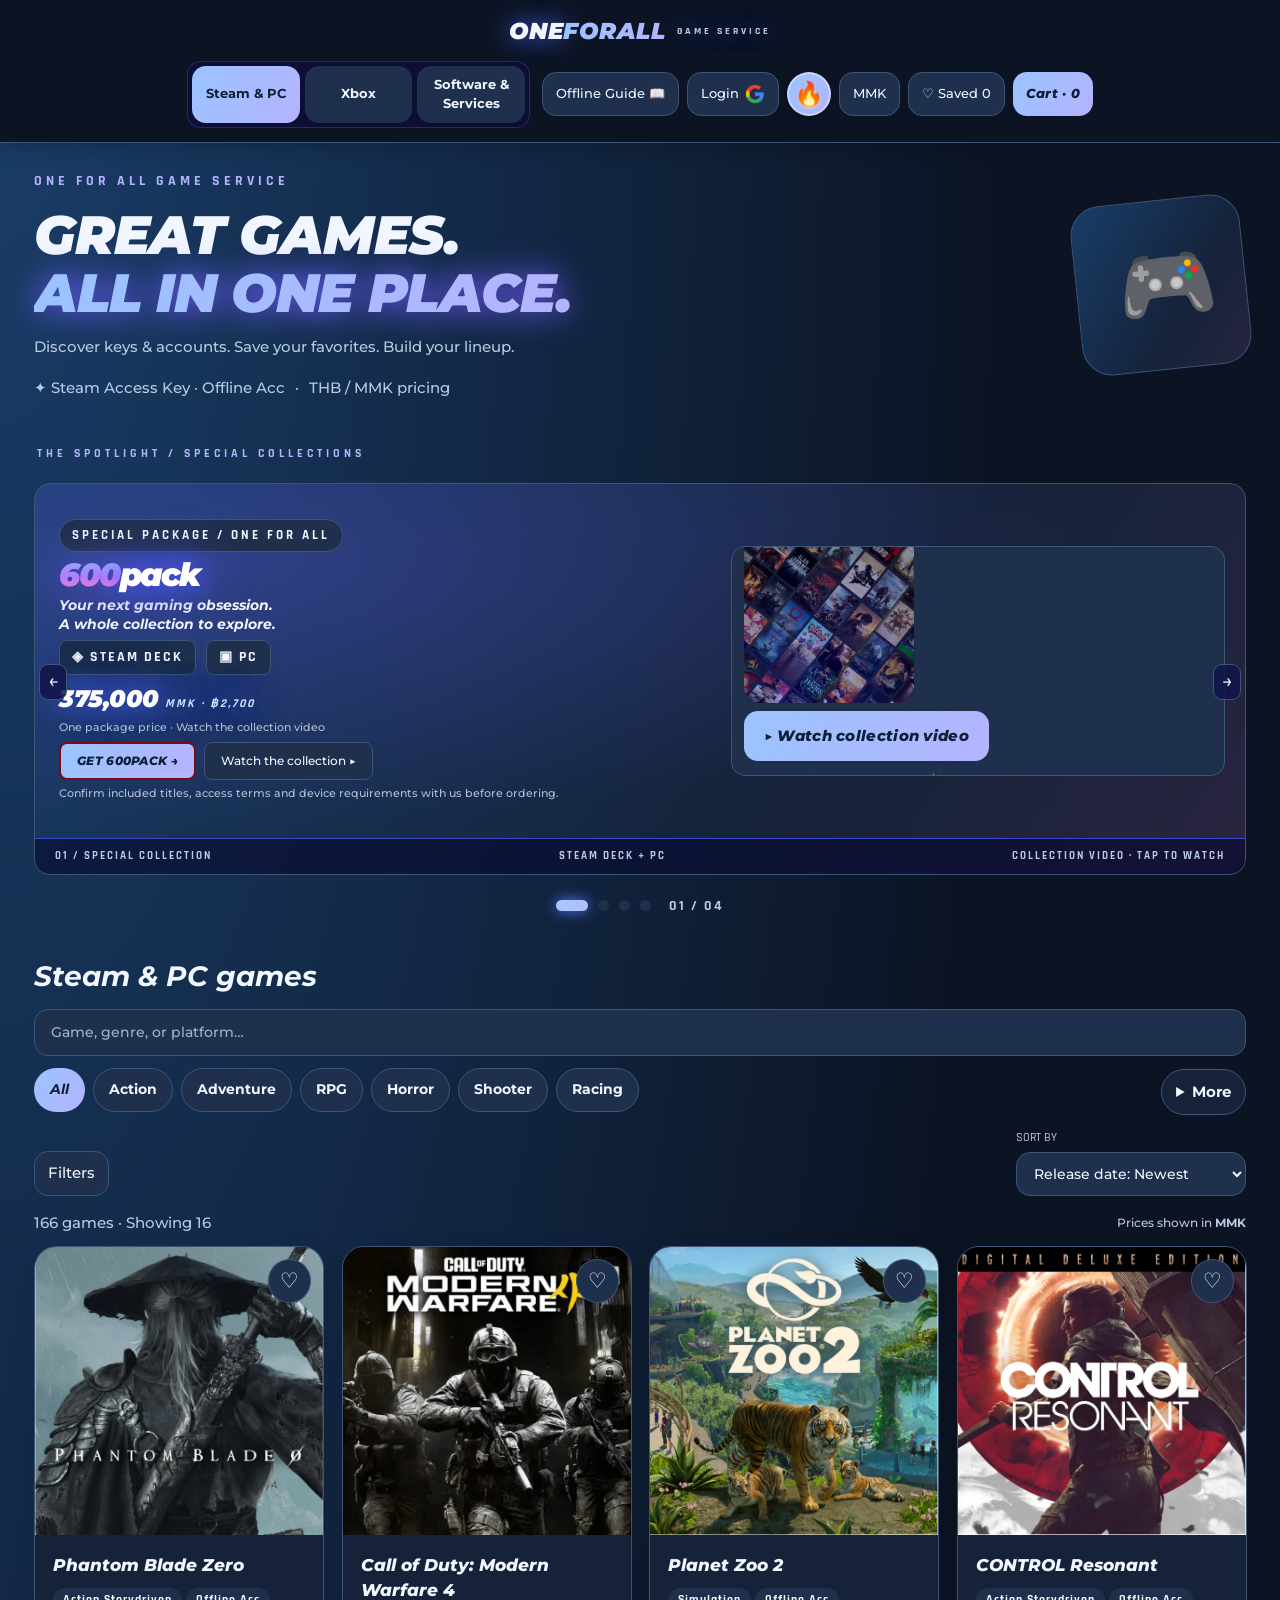
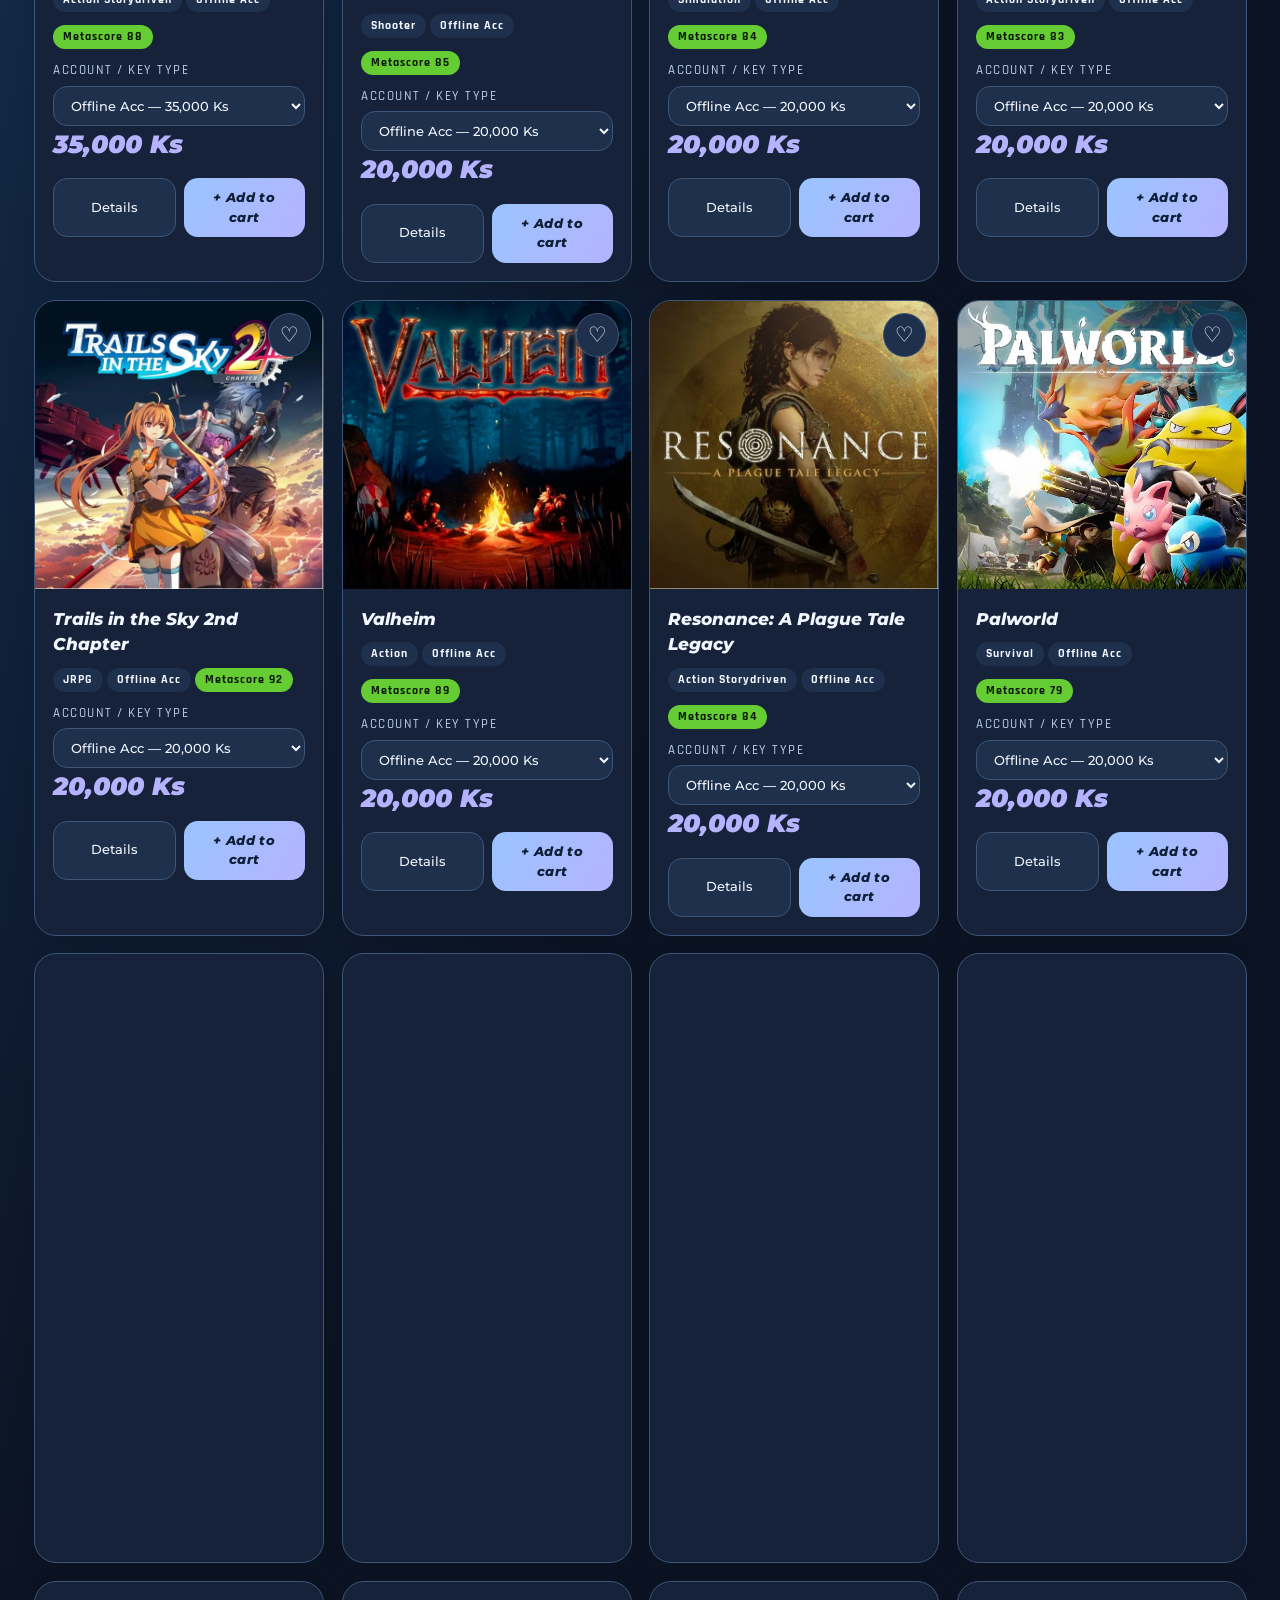
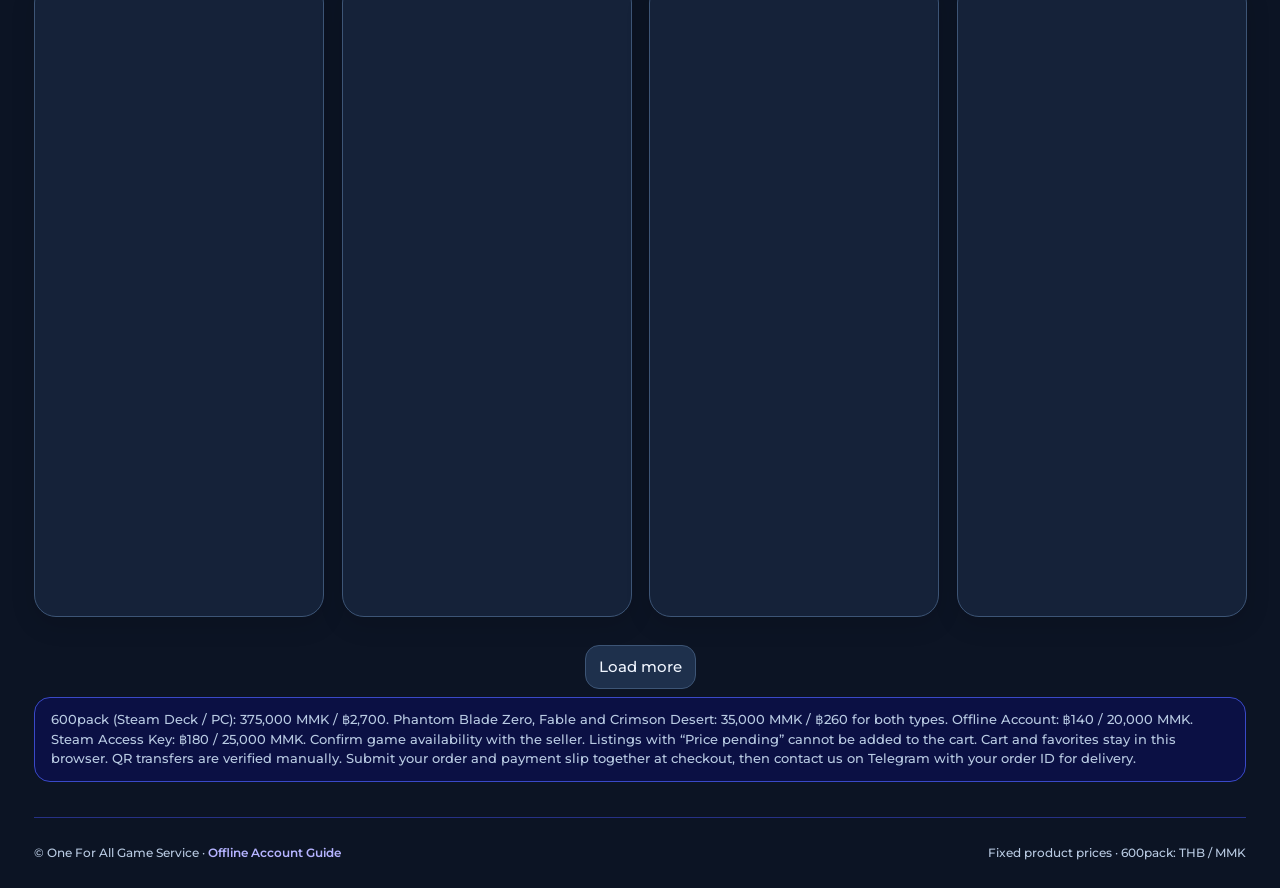
==== commit c89c9198: "Restore customer name and Telegram checkout fields" ====
--- a/index.html
+++ b/index.html
@@ -727,7 +727,7 @@
 <p class="notice">600pack (Steam Deck / PC): 375,000 MMK / ฿2,700. Phantom Blade Zero, Fable and Crimson Desert: 35,000 MMK / ฿260 for both types. Offline Account: ฿140 / 20,000 MMK. Steam Access Key: ฿180 / 25,000 MMK. Confirm game availability with the seller. Listings with “Price pending” cannot be added to the cart. Cart and favorites stay in this browser. QR transfers are verified manually. Submit your order and payment slip together at checkout, then contact us on Telegram with your order ID for delivery.</p><footer>© One For All Game Service · <a href="#guide" id="footerGuideLink" style="color:var(--mint);text-decoration:none;font-weight:600">Offline Account Guide</a> <span id="rateNote" style="float:right"></span></footer></main>
 <dialog id="detail"><div class="modal-head"><h2>Game details</h2><button data-close="detail" aria-label="Close details">✕</button></div><div id="detailBody"></div></dialog>
 <dialog id="cart"><div class="modal-head"><h2>About to be yours…</h2><button data-close="cart" aria-label="Close cart">✕</button></div><div id="cartBody"></div><div id="cartBottom"></div></dialog>
-<dialog id="order" class="checkout-dialog"><div class="modal-head"><div><span class="eyebrow">SECURE YOUR NEXT ADVENTURE</span><h2>Checkout</h2></div><button data-close="order" aria-label="Close checkout">✕</button></div><div class="checkout-steps">1 Review order <span>→</span> 2 Pay & submit <span>→</span> 3 Receive on Telegram</div><div class="checkout-layout"><section><h3>1. Review your order</h3><div id="checkoutItems"></div><div class="payment-panel" style="margin-top:18px"><label class="field" for="promoCode">Discount code<input id="promoCode" maxlength="40" placeholder="Enter your promo code" autocomplete="off" spellcheck="false"></label><div class="row"><button id="applyPromo" type="button">Apply code</button><button id="removePromo" type="button" hidden>Remove</button></div><p id="promoMessage" role="status" aria-live="polite" class="muted">One code per order. All game listings qualify regardless of release date. Software and services are excluded. Subject to seller verification.</p></div><div class="checkout-line"><span>Subtotal</span><strong id="checkoutSubtotal"></strong></div><div class="checkout-line" id="discountRow" hidden><span id="discountLabel">Discount</span><strong id="checkoutDiscount"></strong></div><div class="total"><span>Total</span><span id="checkoutTotal" class="mint"></span></div><div class="notice">Your games will be delivered through <a href="https://t.me/oneforallgamekeys" target="_blank" rel="noopener">@oneforallgamekeys on Telegram ↗</a>. After submitting below, open Telegram and send your order ID to start delivery. Your uploaded payment slip is already included in the submission. <a href="#guide" class="guide-trigger" style="color:var(--mint);text-decoration:none;font-weight:600">Read Offline Account Guide 📖</a></div><h3>Payment account name</h3><label class="field"><span id="payerAccountLabel">KPay account name</span><input id="transferReference" maxlength="120" autocomplete="name" placeholder="Enter the sender’s KPay account name"><small class="muted">Enter the name on the account you pay from.</small></label></section><section class="payment-panel"><h3>2. Pay and upload proof</h3><p class="muted">Apply any discount first. Check the final total and game availability before transferring. Upload your payment slip once, then submit below.</p><h3 id="paymentTitle"></h3><p id="paymentRecipient" class="muted"></p><div id="paymentQr"></div><p id="paymentHelp" class="muted"></p><label class="field" for="slipFile">Payment slip<input id="slipFile" type="file" accept="image/jpeg,image/png,image/webp"><small class="muted">Upload a screenshot of your completed transfer (JPG, PNG or WebP). It is emailed to our team with your order.</small></label><div id="slipPreview" class="muted" role="status" aria-live="polite"></div><label class="row"><input id="transferDeclared" type="checkbox"> I have made the transfer</label><p class="muted">We check incoming funds before delivery. A slip or this checkbox does not verify payment.</p></section></div><div class="receipt-panel"><h3>Submit your order</h3><p id="receiptStatus" role="status" class="notice"></p><details id="receiptDetails"><summary>View or copy itemized receipt</summary><label class="field">Your receipt<textarea id="orderText" readonly style="min-height:180px"></textarea></label></details><div class="row checkout-actions"><button id="emailConfirmation" class="primary">Submit order & payment slip</button><button id="telegramConfirmation" hidden>Open Telegram for delivery ↗</button><button id="downloadOrder">Save PDF receipt</button><span id="orderSubmissionStatus" role="status" aria-live="polite" style="flex-basis:100%"></span></div><p class="muted">Submit once: your order and uploaded slip are sent together. Then open Telegram and send your order ID so we can deliver your games after payment verification. No need to resend the slip unless our team asks.</p></div></dialog>
+<dialog id="order" class="checkout-dialog"><div class="modal-head"><div><span class="eyebrow">SECURE YOUR NEXT ADVENTURE</span><h2>Checkout</h2></div><button data-close="order" aria-label="Close checkout">✕</button></div><div class="checkout-steps">1 Review &amp; contact <span>→</span> 2 Pay & submit <span>→</span> 3 Receive on Telegram</div><div class="checkout-layout"><section><h3>1. Review your order</h3><div id="checkoutItems"></div><div class="payment-panel" style="margin-top:18px"><label class="field" for="promoCode">Discount code<input id="promoCode" maxlength="40" placeholder="Enter your promo code" autocomplete="off" spellcheck="false"></label><div class="row"><button id="applyPromo" type="button">Apply code</button><button id="removePromo" type="button" hidden>Remove</button></div><p id="promoMessage" role="status" aria-live="polite" class="muted">One code per order. All game listings qualify regardless of release date. Software and services are excluded. Subject to seller verification.</p></div><div class="checkout-line"><span>Subtotal</span><strong id="checkoutSubtotal"></strong></div><div class="checkout-line" id="discountRow" hidden><span id="discountLabel">Discount</span><strong id="checkoutDiscount"></strong></div><div class="total"><span>Total</span><span id="checkoutTotal" class="mint"></span></div><div class="notice">Your games will be delivered through <a href="https://t.me/oneforallgamekeys" target="_blank" rel="noopener">@oneforallgamekeys on Telegram ↗</a>. After submitting below, open Telegram and send your order ID to start delivery. Your uploaded payment slip is already included in the submission. <a href="#guide" class="guide-trigger" style="color:var(--mint);text-decoration:none;font-weight:600">Read Offline Account Guide 📖</a></div><h3>Your delivery contact</h3><label class="field">Your name<input id="buyerName" maxlength="80" autocomplete="name" placeholder="Name for your order"></label><label class="field">Telegram username<input id="buyerTelegram" maxlength="80" placeholder="@yourusername"></label><label class="field"><span id="payerAccountLabel">KPay account name</span><input id="transferReference" maxlength="120" autocomplete="name" placeholder="Enter the sender’s KPay account name"><small class="muted">Enter the name on the account you pay from.</small></label></section><section class="payment-panel"><h3>2. Pay and upload proof</h3><p class="muted">Apply any discount first. Check the final total and game availability before transferring. Upload your payment slip once, then submit below.</p><h3 id="paymentTitle"></h3><p id="paymentRecipient" class="muted"></p><div id="paymentQr"></div><p id="paymentHelp" class="muted"></p><label class="field" for="slipFile">Payment slip<input id="slipFile" type="file" accept="image/jpeg,image/png,image/webp"><small class="muted">Upload a screenshot of your completed transfer (JPG, PNG or WebP). It is emailed to our team with your order.</small></label><div id="slipPreview" class="muted" role="status" aria-live="polite"></div><label class="row"><input id="transferDeclared" type="checkbox"> I have made the transfer</label><p class="muted">We check incoming funds before delivery. A slip or this checkbox does not verify payment.</p></section></div><div class="receipt-panel"><h3>Submit your order</h3><p id="receiptStatus" role="status" class="notice"></p><details id="receiptDetails"><summary>View or copy itemized receipt</summary><label class="field">Your receipt<textarea id="orderText" readonly style="min-height:180px"></textarea></label></details><div class="row checkout-actions"><button id="emailConfirmation" class="primary">Submit order & payment slip</button><button id="telegramConfirmation" hidden>Open Telegram for delivery ↗</button><button id="downloadOrder">Save PDF receipt</button><span id="orderSubmissionStatus" role="status" aria-live="polite" style="flex-basis:100%"></span></div><p class="muted">Submit once: your order and uploaded slip are sent together. Then open Telegram and send your order ID so we can deliver your games after payment verification. No need to resend the slip unless our team asks.</p></div></dialog>
 <dialog id="packGallery" class="pack-gallery-dialog"><div class="modal-head"><h2>600pack · Collection video</h2><button data-close="packGallery" aria-label="Close collection video">✕</button></div><p class="muted">Discover the collection · Steam Deck + PC</p><video id="packVideo" controls playsinline preload="none" aria-label="600pack collection video"><source src="assets/600pack/collection-video.mp4" type="video/mp4">Your browser cannot play this video. <a href="assets/600pack/collection-video.mp4">Download collection video</a>.</video><div class="pack-video-footer"><div><strong class="mint">375,000 MMK / ฿2,700</strong><div class="muted">600pack · Steam Deck + PC</div></div><button class="primary" data-action="add" data-id="special-600pack">Get 600pack →</button></div></dialog>
 <div id="toast" role="status" aria-live="polite"></div>
 <script>
@@ -905,7 +905,7 @@
  if(!items.length||items.some(i=>!Number.isFinite(i.unit)||i.unit<=0)){toast('Please review your cart prices before checkout');return;}
  checkoutOrder={id:'OFA-'+new Date().toISOString().slice(0,10).replaceAll('-','')+'-'+(crypto.randomUUID?crypto.randomUUID().slice(0,8):Math.random().toString(36).slice(2,10)).toUpperCase(),date:new Date().toLocaleString(),currency:state.currency,items,total:items.reduce((a,i)=>a+i.unit*i.quantity,0)};
  lockCheckoutFields(false);$('downloadOrder').disabled=true;
- $('emailConfirmation').disabled=false;$('emailConfirmation').textContent='Submit order & payment slip';$('telegramConfirmation').hidden=true;$('receiptDetails').open=false;$('orderSubmissionStatus').textContent='';['transferReference'].forEach(id=>$(id).value='');$('transferDeclared').checked=false;slipData=null;slipName='';$('slipFile').value='';$('slipPreview').textContent='';
+ $('emailConfirmation').disabled=false;$('emailConfirmation').textContent='Submit order & payment slip';$('telegramConfirmation').hidden=true;$('receiptDetails').open=false;$('orderSubmissionStatus').textContent='';['buyerName','buyerTelegram','transferReference'].forEach(id=>$(id).value='');$('transferDeclared').checked=false;slipData=null;slipName='';$('slipFile').value='';$('slipPreview').textContent='';
  $('promoCode').value='';$('promoMessage').textContent='One code per order. All game listings qualify regardless of release date. Software and services are excluded. Subject to seller verification.';
  checkoutOrder.subtotal=checkoutOrder.total;checkoutOrder.discount=0;checkoutOrder.promo=null;
  const o=checkoutOrder;
@@ -968,15 +968,15 @@
 $('removePromo').onclick=()=>{if(!checkoutOrder)return;checkoutOrder.promoRequestId=(checkoutOrder.promoRequestId||0)+1;checkoutOrder.promo=null;$('promoCode').value='';$('promoMessage').textContent='Discount removed. Check the updated total before transferring.';refreshCheckoutPayment();};
 
 function lockCheckoutFields(locked){
- ['transferReference','transferDeclared','slipFile','promoCode','applyPromo','removePromo'].forEach(id=>$(id).disabled=locked);
+ ['buyerName','buyerTelegram','transferReference','transferDeclared','slipFile','promoCode','applyPromo','removePromo'].forEach(id=>$(id).disabled=locked);
 }
 function updateReceipt(){if(!checkoutOrder)return;const o=checkoutOrder,status=o.submitted?'ORDER SUBMITTED — PAYMENT AWAITING VERIFICATION':'ORDER NOT SUBMITTED — UPLOAD PAYMENT SLIP AND SUBMIT';
  $('downloadOrder').disabled=!o.submitted;
  $('downloadOrder').title=o.submitted?'Download submitted order receipt':'Submit your order and payment slip first';
  $('receiptStatus').textContent=status;
- $('orderText').value=['ONE FOR ALL GAME SERVICE',(o.submitted?'ORDER RECEIPT · ':'UNSUBMITTED ORDER SUMMARY · ')+o.id,'Created: '+o.date,'Status: '+status,'Payment method: '+(o.currency==='MMK'?'KBZPay':'PromptPay'),(o.currency==='MMK'?'KPay account name: ':'Thai banking account name: ')+($('transferReference').value.trim()||'Not supplied'),'','ITEMS',...o.items.map(i=>`${i.title} | ${i.type} | ${i.quantity} × ${receiptMoney(i.unit,o.currency)} = ${receiptMoney(i.unit*i.quantity,o.currency)}`),'','SUBTOTAL: '+receiptMoney(o.subtotal,o.currency),...(o.promo?['PROMO CODE: '+o.promo.code+' ('+o.promo.percent+'% off Steam & PC items only)','DISCOUNT: -'+receiptMoney(o.discount,o.currency)]:[]),'TOTAL: '+receiptMoney(o.total,o.currency),'Currency: '+o.currency,'','Delivery: Telegram @oneforallgamekeys','https://t.me/oneforallgamekeys','Email: oneforallgameservice@gmail.com','','Send this receipt and your payment slip to our Telegram chat or email. We verify funds and availability before delivering your games through Telegram. This receipt records the order total; it is not proof of a verified payment.'].join('\n');
-}
-['transferReference','transferDeclared'].forEach(id=>$(id).addEventListener('input',updateReceipt));
+ $('orderText').value=['ONE FOR ALL GAME SERVICE',(o.submitted?'ORDER RECEIPT · ':'UNSUBMITTED ORDER SUMMARY · ')+o.id,'Created: '+o.date,'Status: '+status,'Customer: '+($('buyerName').value.trim()||'Not supplied'),'Telegram: '+($('buyerTelegram').value.trim()||'Not supplied'),'Payment method: '+(o.currency==='MMK'?'KBZPay':'PromptPay'),(o.currency==='MMK'?'KPay account name: ':'Thai banking account name: ')+($('transferReference').value.trim()||'Not supplied'),'','ITEMS',...o.items.map(i=>`${i.title} | ${i.type} | ${i.quantity} × ${receiptMoney(i.unit,o.currency)} = ${receiptMoney(i.unit*i.quantity,o.currency)}`),'','SUBTOTAL: '+receiptMoney(o.subtotal,o.currency),...(o.promo?['PROMO CODE: '+o.promo.code+' ('+o.promo.percent+'% off Steam & PC items only)','DISCOUNT: -'+receiptMoney(o.discount,o.currency)]:[]),'TOTAL: '+receiptMoney(o.total,o.currency),'Currency: '+o.currency,'','Delivery: Telegram @oneforallgamekeys','https://t.me/oneforallgamekeys','Email: oneforallgameservice@gmail.com','','Send this receipt and your payment slip to our Telegram chat or email. We verify funds and availability before delivering your games through Telegram. This receipt records the order total; it is not proof of a verified payment.'].join('\n');
+}
+['buyerName','buyerTelegram','transferReference','transferDeclared'].forEach(id=>$(id).addEventListener('input',updateReceipt));
 
 let slipData=null,slipName='';
 function loadImg(file){return new Promise((res,rej)=>{const u=URL.createObjectURL(file),i=new Image();i.onload=()=>{URL.revokeObjectURL(u);res(i);};i.onerror=()=>{URL.revokeObjectURL(u);rej(new Error('bad'));};i.src=u;});}
@@ -999,7 +999,7 @@
 $('emailConfirmation').onclick=async()=>{
  if(!checkoutOrder||checkoutOrder.submitted)return;
  const button=$('emailConfirmation');if(button.disabled)return;
- for(const id of ['transferReference']){if(!$(id).value.trim()){toast('Please enter the name on the account used for payment.');$(id).focus();return;}}
+ for(const id of ['buyerName','buyerTelegram','transferReference']){if(!$(id).value.trim()){toast('Please enter your name, Telegram username and payer account name.');$(id).focus();return;}}
  if(!$('transferDeclared').checked){toast('Complete your transfer and tick the transfer checkbox before confirming.');return;}
  if(!slipData){toast('Please upload your transfer completed screenshot first.');$('slipFile').focus();return;}
  updateReceipt();const targetOrder=checkoutOrder,snapshot=$('orderText').value,orderId=targetOrder.id;
@@ -1078,7 +1078,7 @@
  const cardH=250;rr(M,y,CW,cardH,24);g.fillStyle=CARD;g.fill();g.lineWidth=2;g.strokeStyle=LINE;g.stroke();
  const colW=(CW-90)/2,cx=[M+36,M+54+colW];
  const payLabel=o.currency==='MMK'?'KPay account name':'Thai bank account name';
- const info=[['Created',o.date],['Payment method',o.currency==='MMK'?'KBZPay (MMK)':'PromptPay (THB)'],[payLabel,$('transferReference').value.trim()||'Not supplied'],['Currency',o.currency]];
+ const info=[['Customer',$('buyerName').value.trim()||'Not supplied'],['Telegram',$('buyerTelegram').value.trim()||'Not supplied'],['Created',o.date],['Payment method',o.currency==='MMK'?'KBZPay (MMK)':'PromptPay (THB)'],[payLabel,$('transferReference').value.trim()||'Not supplied'],['Currency',o.currency]];
  info.forEach((r,i)=>{const col=i%2,row=Math.floor(i/2),x=cx[col],yy=y+52+row*76;label(r[0],x,yy);g.fillStyle=INK;g.font='600 25px '+F;g.fillText(fit(r[1],colW),x,yy+34)});
  y+=cardH+50;
  // items
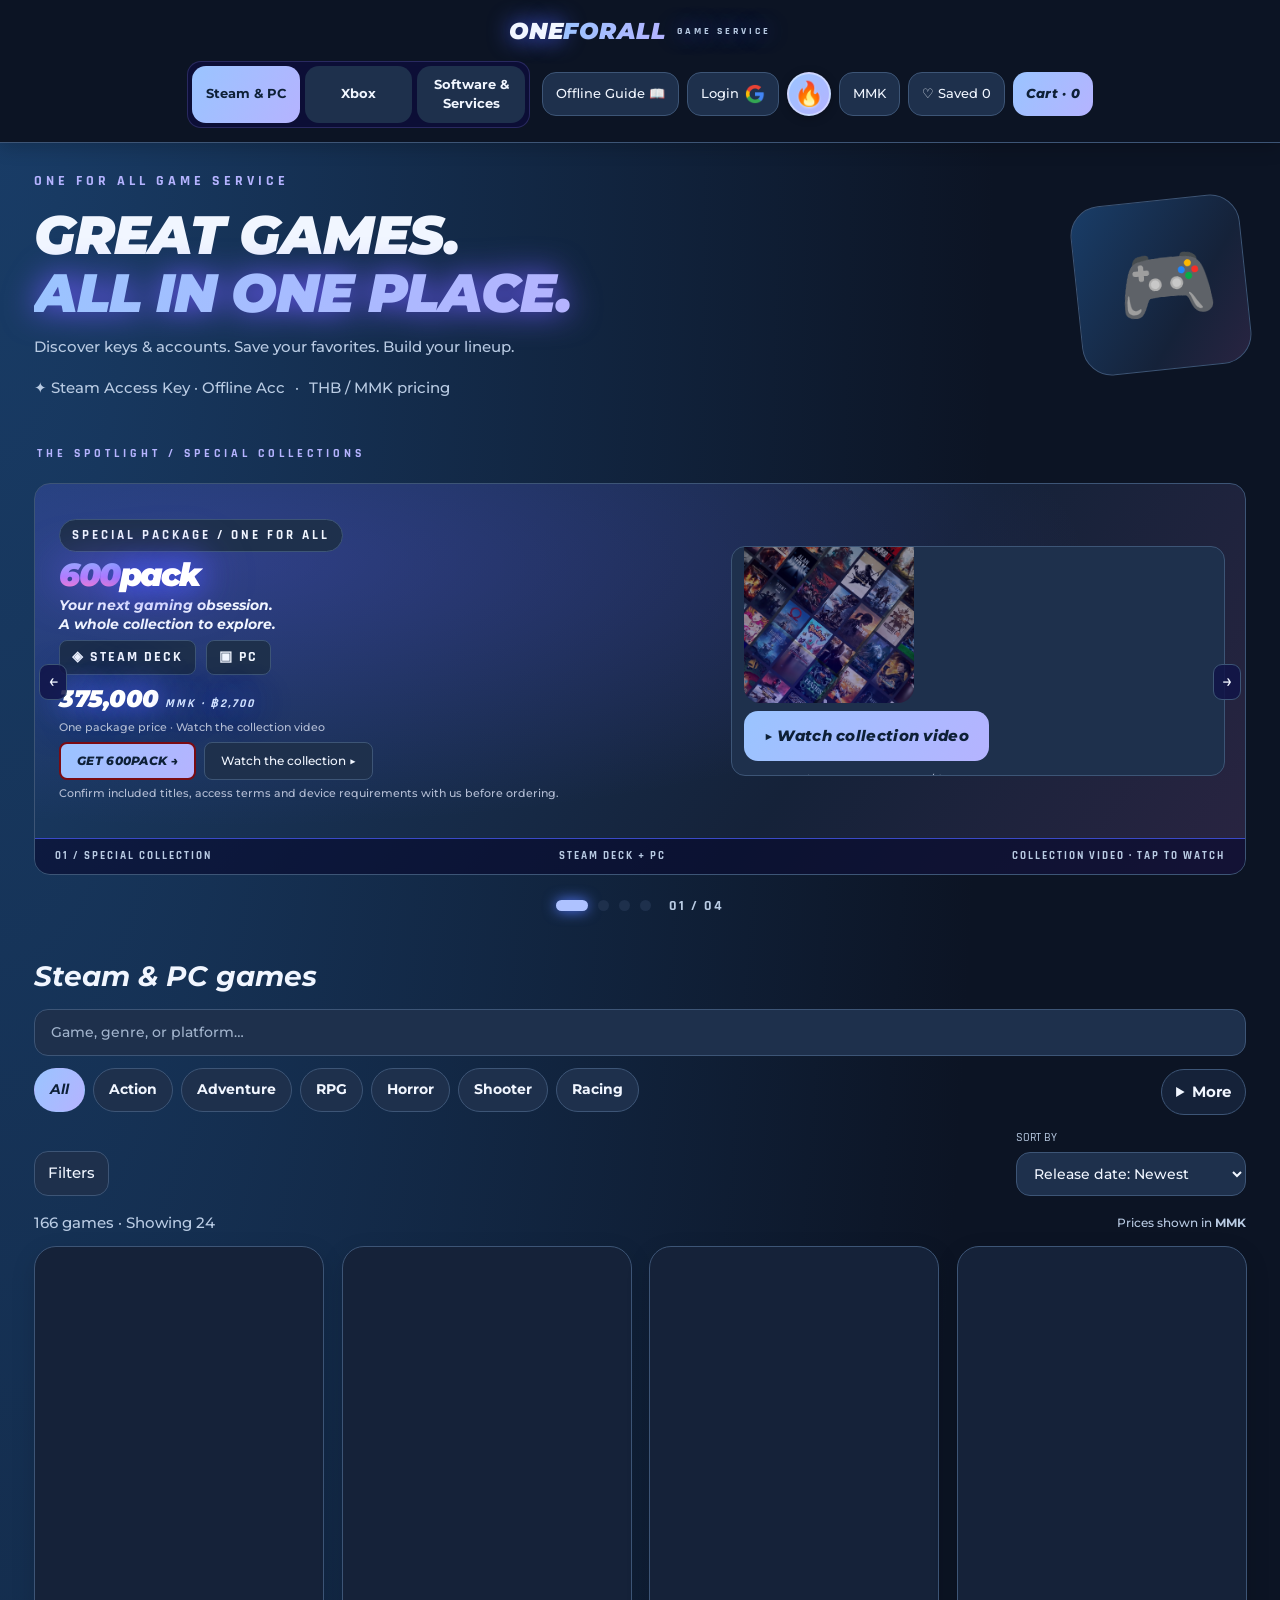
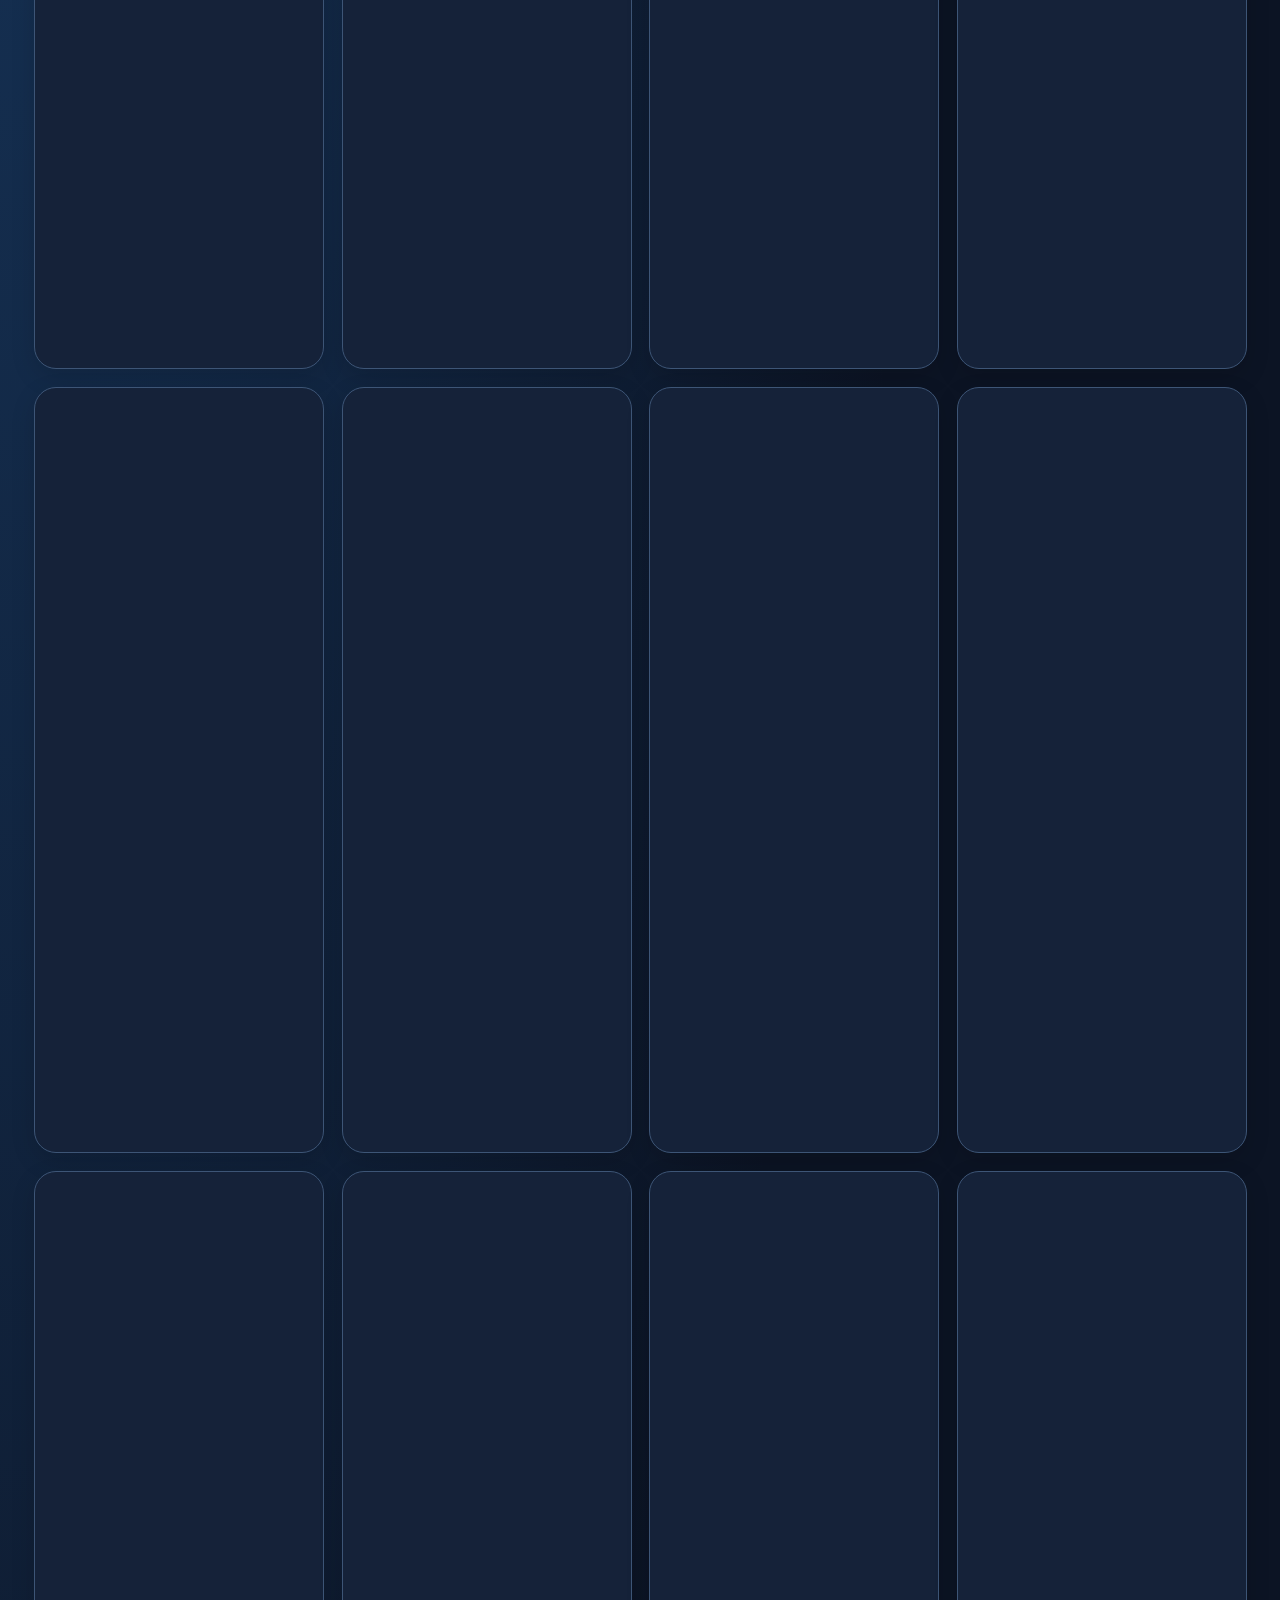
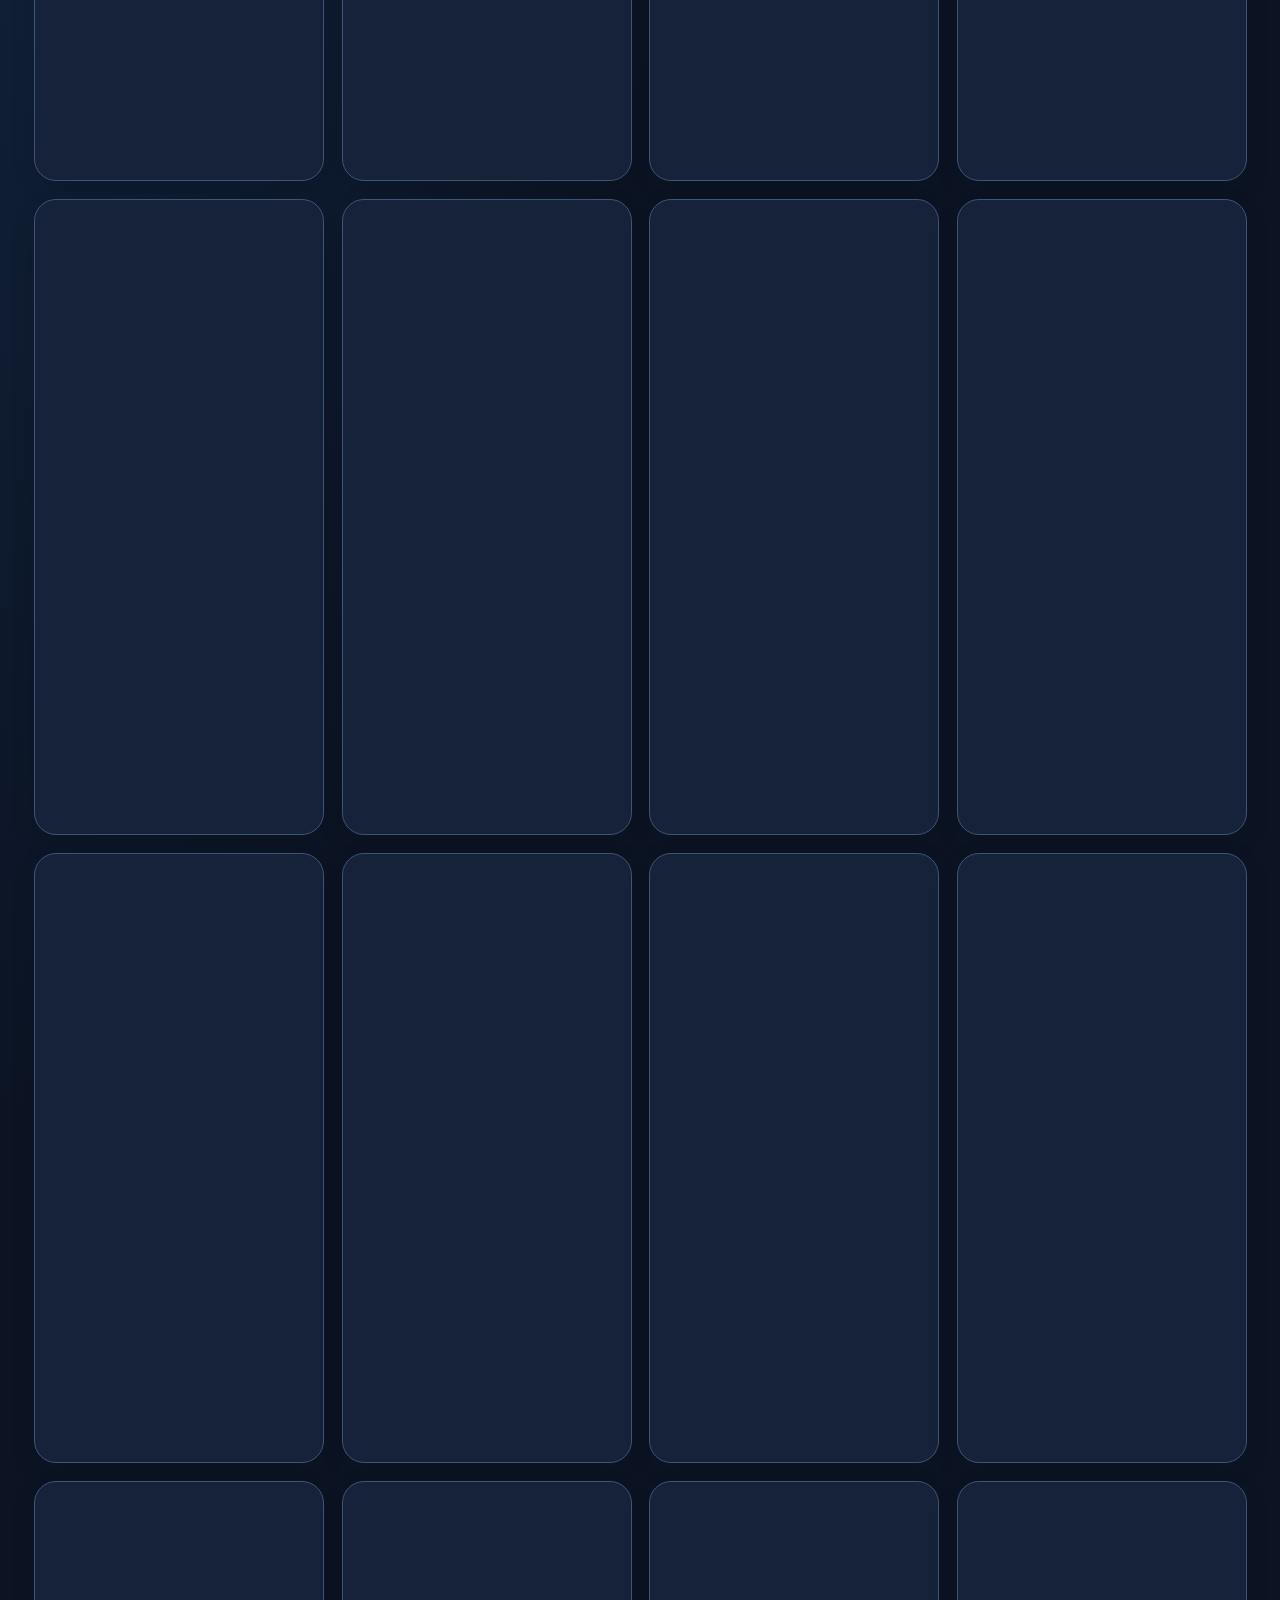
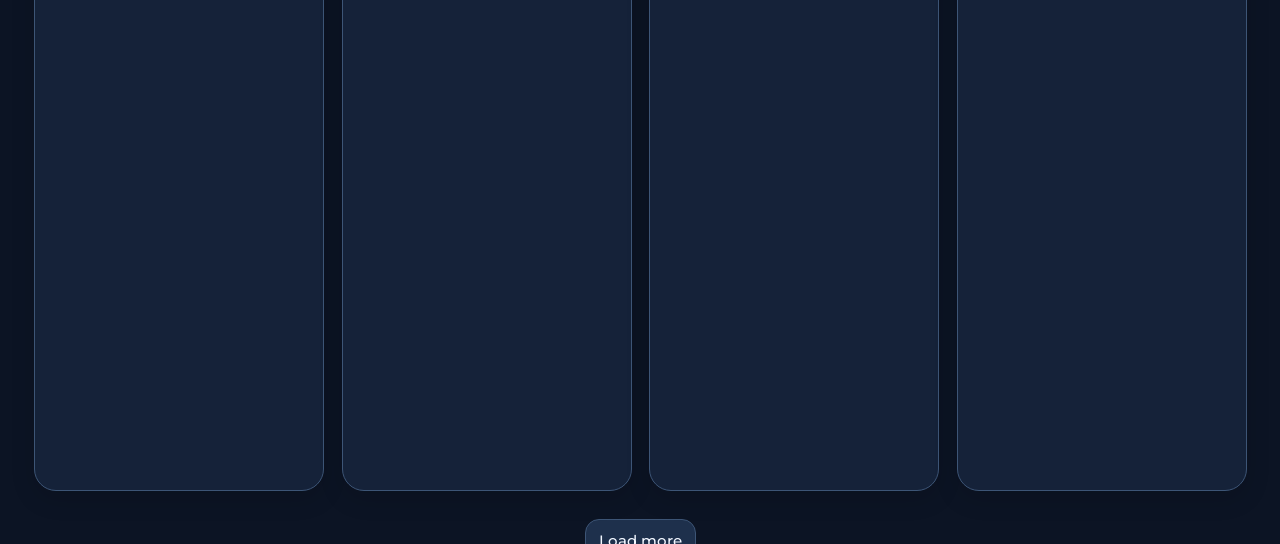
==== commit 86ea3422: "Restore receipt-era checkout layout and refresh submission sessions" ====
--- a/index.html
+++ b/index.html
@@ -727,7 +727,7 @@
 <p class="notice">600pack (Steam Deck / PC): 375,000 MMK / ฿2,700. Phantom Blade Zero, Fable and Crimson Desert: 35,000 MMK / ฿260 for both types. Offline Account: ฿140 / 20,000 MMK. Steam Access Key: ฿180 / 25,000 MMK. Confirm game availability with the seller. Listings with “Price pending” cannot be added to the cart. Cart and favorites stay in this browser. QR transfers are verified manually. Submit your order and payment slip together at checkout, then contact us on Telegram with your order ID for delivery.</p><footer>© One For All Game Service · <a href="#guide" id="footerGuideLink" style="color:var(--mint);text-decoration:none;font-weight:600">Offline Account Guide</a> <span id="rateNote" style="float:right"></span></footer></main>
 <dialog id="detail"><div class="modal-head"><h2>Game details</h2><button data-close="detail" aria-label="Close details">✕</button></div><div id="detailBody"></div></dialog>
 <dialog id="cart"><div class="modal-head"><h2>About to be yours…</h2><button data-close="cart" aria-label="Close cart">✕</button></div><div id="cartBody"></div><div id="cartBottom"></div></dialog>
-<dialog id="order" class="checkout-dialog"><div class="modal-head"><div><span class="eyebrow">SECURE YOUR NEXT ADVENTURE</span><h2>Checkout</h2></div><button data-close="order" aria-label="Close checkout">✕</button></div><div class="checkout-steps">1 Review &amp; contact <span>→</span> 2 Pay & submit <span>→</span> 3 Receive on Telegram</div><div class="checkout-layout"><section><h3>1. Review your order</h3><div id="checkoutItems"></div><div class="payment-panel" style="margin-top:18px"><label class="field" for="promoCode">Discount code<input id="promoCode" maxlength="40" placeholder="Enter your promo code" autocomplete="off" spellcheck="false"></label><div class="row"><button id="applyPromo" type="button">Apply code</button><button id="removePromo" type="button" hidden>Remove</button></div><p id="promoMessage" role="status" aria-live="polite" class="muted">One code per order. All game listings qualify regardless of release date. Software and services are excluded. Subject to seller verification.</p></div><div class="checkout-line"><span>Subtotal</span><strong id="checkoutSubtotal"></strong></div><div class="checkout-line" id="discountRow" hidden><span id="discountLabel">Discount</span><strong id="checkoutDiscount"></strong></div><div class="total"><span>Total</span><span id="checkoutTotal" class="mint"></span></div><div class="notice">Your games will be delivered through <a href="https://t.me/oneforallgamekeys" target="_blank" rel="noopener">@oneforallgamekeys on Telegram ↗</a>. After submitting below, open Telegram and send your order ID to start delivery. Your uploaded payment slip is already included in the submission. <a href="#guide" class="guide-trigger" style="color:var(--mint);text-decoration:none;font-weight:600">Read Offline Account Guide 📖</a></div><h3>Your delivery contact</h3><label class="field">Your name<input id="buyerName" maxlength="80" autocomplete="name" placeholder="Name for your order"></label><label class="field">Telegram username<input id="buyerTelegram" maxlength="80" placeholder="@yourusername"></label><label class="field"><span id="payerAccountLabel">KPay account name</span><input id="transferReference" maxlength="120" autocomplete="name" placeholder="Enter the sender’s KPay account name"><small class="muted">Enter the name on the account you pay from.</small></label></section><section class="payment-panel"><h3>2. Pay and upload proof</h3><p class="muted">Apply any discount first. Check the final total and game availability before transferring. Upload your payment slip once, then submit below.</p><h3 id="paymentTitle"></h3><p id="paymentRecipient" class="muted"></p><div id="paymentQr"></div><p id="paymentHelp" class="muted"></p><label class="field" for="slipFile">Payment slip<input id="slipFile" type="file" accept="image/jpeg,image/png,image/webp"><small class="muted">Upload a screenshot of your completed transfer (JPG, PNG or WebP). It is emailed to our team with your order.</small></label><div id="slipPreview" class="muted" role="status" aria-live="polite"></div><label class="row"><input id="transferDeclared" type="checkbox"> I have made the transfer</label><p class="muted">We check incoming funds before delivery. A slip or this checkbox does not verify payment.</p></section></div><div class="receipt-panel"><h3>Submit your order</h3><p id="receiptStatus" role="status" class="notice"></p><details id="receiptDetails"><summary>View or copy itemized receipt</summary><label class="field">Your receipt<textarea id="orderText" readonly style="min-height:180px"></textarea></label></details><div class="row checkout-actions"><button id="emailConfirmation" class="primary">Submit order & payment slip</button><button id="telegramConfirmation" hidden>Open Telegram for delivery ↗</button><button id="downloadOrder">Save PDF receipt</button><span id="orderSubmissionStatus" role="status" aria-live="polite" style="flex-basis:100%"></span></div><p class="muted">Submit once: your order and uploaded slip are sent together. Then open Telegram and send your order ID so we can deliver your games after payment verification. No need to resend the slip unless our team asks.</p></div></dialog>
+<dialog id="order" class="checkout-dialog"><div class="modal-head"><div><span class="eyebrow">SECURE YOUR NEXT ADVENTURE</span><h2>Checkout</h2></div><button data-close="order" aria-label="Close checkout">✕</button></div><div class="checkout-steps">1 Review order <span>→</span> 2 Pay & submit <span>→</span> 3 Receive on Telegram</div><div class="checkout-layout"><section><h3>1. Review your order</h3><div id="checkoutItems"></div><div class="payment-panel" style="margin-top:18px"><label class="field" for="promoCode">Discount code<input id="promoCode" maxlength="40" placeholder="Enter your promo code" autocomplete="off" spellcheck="false"></label><div class="row"><button id="applyPromo" type="button">Apply code</button><button id="removePromo" type="button" hidden>Remove</button></div><p id="promoMessage" role="status" aria-live="polite" class="muted">One code per order. All game listings qualify regardless of release date. Software and services are excluded. Subject to seller verification.</p></div><div class="checkout-line"><span>Subtotal</span><strong id="checkoutSubtotal"></strong></div><div class="checkout-line" id="discountRow" hidden><span id="discountLabel">Discount</span><strong id="checkoutDiscount"></strong></div><div class="total"><span>Total</span><span id="checkoutTotal" class="mint"></span></div><div class="notice">Your games will be delivered through <a href="https://t.me/oneforallgamekeys" target="_blank" rel="noopener">@oneforallgamekeys on Telegram ↗</a>. After submitting below, open Telegram and send your order ID to start delivery. Your uploaded payment slip is already included in the submission. <a href="#guide" class="guide-trigger" style="color:var(--mint);text-decoration:none;font-weight:600">Read Offline Account Guide 📖</a></div><h3>Payment account name</h3><label class="field"><span id="payerAccountLabel">KPay account name</span><input id="transferReference" maxlength="120" autocomplete="name" placeholder="Enter the sender’s KPay account name"><small class="muted">Enter the name on the account you pay from.</small></label></section><section class="payment-panel"><h3>2. Pay and upload proof</h3><p class="muted">Apply any discount first. Check the final total and game availability before transferring. Upload your payment slip once, then submit below.</p><h3 id="paymentTitle"></h3><p id="paymentRecipient" class="muted"></p><div id="paymentQr"></div><p id="paymentHelp" class="muted"></p><label class="field" for="slipFile">Payment slip<input id="slipFile" type="file" accept="image/jpeg,image/png,image/webp"><small class="muted">Upload a screenshot of your completed transfer (JPG, PNG or WebP). It is emailed to our team with your order.</small></label><div id="slipPreview" class="muted" role="status" aria-live="polite"></div><label class="row"><input id="transferDeclared" type="checkbox"> I have made the transfer</label><p class="muted">We check incoming funds before delivery. A slip or this checkbox does not verify payment.</p></section></div><div class="receipt-panel"><h3>Submit your order</h3><p id="receiptStatus" role="status" class="notice"></p><details id="receiptDetails"><summary>View or copy itemized receipt</summary><label class="field">Your receipt<textarea id="orderText" readonly style="min-height:180px"></textarea></label></details><div class="row checkout-actions"><button id="emailConfirmation" class="primary">Submit order & payment slip</button><button id="telegramConfirmation" hidden>Open Telegram for delivery ↗</button><button id="downloadOrder">Save PDF receipt</button><span id="orderSubmissionStatus" role="status" aria-live="polite" style="flex-basis:100%"></span></div><p class="muted">Submit once: your order and uploaded slip are sent together. Then open Telegram and send your order ID so we can deliver your games after payment verification. No need to resend the slip unless our team asks.</p></div></dialog>
 <dialog id="packGallery" class="pack-gallery-dialog"><div class="modal-head"><h2>600pack · Collection video</h2><button data-close="packGallery" aria-label="Close collection video">✕</button></div><p class="muted">Discover the collection · Steam Deck + PC</p><video id="packVideo" controls playsinline preload="none" aria-label="600pack collection video"><source src="assets/600pack/collection-video.mp4" type="video/mp4">Your browser cannot play this video. <a href="assets/600pack/collection-video.mp4">Download collection video</a>.</video><div class="pack-video-footer"><div><strong class="mint">375,000 MMK / ฿2,700</strong><div class="muted">600pack · Steam Deck + PC</div></div><button class="primary" data-action="add" data-id="special-600pack">Get 600pack →</button></div></dialog>
 <div id="toast" role="status" aria-live="polite"></div>
 <script>
@@ -905,7 +905,7 @@
  if(!items.length||items.some(i=>!Number.isFinite(i.unit)||i.unit<=0)){toast('Please review your cart prices before checkout');return;}
  checkoutOrder={id:'OFA-'+new Date().toISOString().slice(0,10).replaceAll('-','')+'-'+(crypto.randomUUID?crypto.randomUUID().slice(0,8):Math.random().toString(36).slice(2,10)).toUpperCase(),date:new Date().toLocaleString(),currency:state.currency,items,total:items.reduce((a,i)=>a+i.unit*i.quantity,0)};
  lockCheckoutFields(false);$('downloadOrder').disabled=true;
- $('emailConfirmation').disabled=false;$('emailConfirmation').textContent='Submit order & payment slip';$('telegramConfirmation').hidden=true;$('receiptDetails').open=false;$('orderSubmissionStatus').textContent='';['buyerName','buyerTelegram','transferReference'].forEach(id=>$(id).value='');$('transferDeclared').checked=false;slipData=null;slipName='';$('slipFile').value='';$('slipPreview').textContent='';
+ $('emailConfirmation').disabled=false;$('emailConfirmation').textContent='Submit order & payment slip';$('telegramConfirmation').hidden=true;$('receiptDetails').open=false;$('orderSubmissionStatus').textContent='';['transferReference'].forEach(id=>$(id).value='');$('transferDeclared').checked=false;slipData=null;slipName='';$('slipFile').value='';$('slipPreview').textContent='';
  $('promoCode').value='';$('promoMessage').textContent='One code per order. All game listings qualify regardless of release date. Software and services are excluded. Subject to seller verification.';
  checkoutOrder.subtotal=checkoutOrder.total;checkoutOrder.discount=0;checkoutOrder.promo=null;
  const o=checkoutOrder;
@@ -968,15 +968,15 @@
 $('removePromo').onclick=()=>{if(!checkoutOrder)return;checkoutOrder.promoRequestId=(checkoutOrder.promoRequestId||0)+1;checkoutOrder.promo=null;$('promoCode').value='';$('promoMessage').textContent='Discount removed. Check the updated total before transferring.';refreshCheckoutPayment();};
 
 function lockCheckoutFields(locked){
- ['buyerName','buyerTelegram','transferReference','transferDeclared','slipFile','promoCode','applyPromo','removePromo'].forEach(id=>$(id).disabled=locked);
+ ['transferReference','transferDeclared','slipFile','promoCode','applyPromo','removePromo'].forEach(id=>$(id).disabled=locked);
 }
 function updateReceipt(){if(!checkoutOrder)return;const o=checkoutOrder,status=o.submitted?'ORDER SUBMITTED — PAYMENT AWAITING VERIFICATION':'ORDER NOT SUBMITTED — UPLOAD PAYMENT SLIP AND SUBMIT';
  $('downloadOrder').disabled=!o.submitted;
  $('downloadOrder').title=o.submitted?'Download submitted order receipt':'Submit your order and payment slip first';
  $('receiptStatus').textContent=status;
- $('orderText').value=['ONE FOR ALL GAME SERVICE',(o.submitted?'ORDER RECEIPT · ':'UNSUBMITTED ORDER SUMMARY · ')+o.id,'Created: '+o.date,'Status: '+status,'Customer: '+($('buyerName').value.trim()||'Not supplied'),'Telegram: '+($('buyerTelegram').value.trim()||'Not supplied'),'Payment method: '+(o.currency==='MMK'?'KBZPay':'PromptPay'),(o.currency==='MMK'?'KPay account name: ':'Thai banking account name: ')+($('transferReference').value.trim()||'Not supplied'),'','ITEMS',...o.items.map(i=>`${i.title} | ${i.type} | ${i.quantity} × ${receiptMoney(i.unit,o.currency)} = ${receiptMoney(i.unit*i.quantity,o.currency)}`),'','SUBTOTAL: '+receiptMoney(o.subtotal,o.currency),...(o.promo?['PROMO CODE: '+o.promo.code+' ('+o.promo.percent+'% off Steam & PC items only)','DISCOUNT: -'+receiptMoney(o.discount,o.currency)]:[]),'TOTAL: '+receiptMoney(o.total,o.currency),'Currency: '+o.currency,'','Delivery: Telegram @oneforallgamekeys','https://t.me/oneforallgamekeys','Email: oneforallgameservice@gmail.com','','Send this receipt and your payment slip to our Telegram chat or email. We verify funds and availability before delivering your games through Telegram. This receipt records the order total; it is not proof of a verified payment.'].join('\n');
-}
-['buyerName','buyerTelegram','transferReference','transferDeclared'].forEach(id=>$(id).addEventListener('input',updateReceipt));
+ $('orderText').value=['ONE FOR ALL GAME SERVICE',(o.submitted?'ORDER RECEIPT · ':'UNSUBMITTED ORDER SUMMARY · ')+o.id,'Created: '+o.date,'Status: '+status,'Payment method: '+(o.currency==='MMK'?'KBZPay':'PromptPay'),(o.currency==='MMK'?'KPay account name: ':'Thai banking account name: ')+($('transferReference').value.trim()||'Not supplied'),'','ITEMS',...o.items.map(i=>`${i.title} | ${i.type} | ${i.quantity} × ${receiptMoney(i.unit,o.currency)} = ${receiptMoney(i.unit*i.quantity,o.currency)}`),'','SUBTOTAL: '+receiptMoney(o.subtotal,o.currency),...(o.promo?['PROMO CODE: '+o.promo.code+' ('+o.promo.percent+'% off Steam & PC items only)','DISCOUNT: -'+receiptMoney(o.discount,o.currency)]:[]),'TOTAL: '+receiptMoney(o.total,o.currency),'Currency: '+o.currency,'','Delivery: Telegram @oneforallgamekeys','https://t.me/oneforallgamekeys','Email: oneforallgameservice@gmail.com','','Send this receipt and your payment slip to our Telegram chat or email. We verify funds and availability before delivering your games through Telegram. This receipt records the order total; it is not proof of a verified payment.'].join('\n');
+}
+['transferReference','transferDeclared'].forEach(id=>$(id).addEventListener('input',updateReceipt));
 
 let slipData=null,slipName='';
 function loadImg(file){return new Promise((res,rej)=>{const u=URL.createObjectURL(file),i=new Image();i.onload=()=>{URL.revokeObjectURL(u);res(i);};i.onerror=()=>{URL.revokeObjectURL(u);rej(new Error('bad'));};i.src=u;});}
@@ -999,7 +999,7 @@
 $('emailConfirmation').onclick=async()=>{
  if(!checkoutOrder||checkoutOrder.submitted)return;
  const button=$('emailConfirmation');if(button.disabled)return;
- for(const id of ['buyerName','buyerTelegram','transferReference']){if(!$(id).value.trim()){toast('Please enter your name, Telegram username and payer account name.');$(id).focus();return;}}
+ for(const id of ['transferReference']){if(!$(id).value.trim()){toast('Please enter the name on the account used for payment.');$(id).focus();return;}}
  if(!$('transferDeclared').checked){toast('Complete your transfer and tick the transfer checkbox before confirming.');return;}
  if(!slipData){toast('Please upload your transfer completed screenshot first.');$('slipFile').focus();return;}
  updateReceipt();const targetOrder=checkoutOrder,snapshot=$('orderText').value,orderId=targetOrder.id;
@@ -1007,14 +1007,19 @@
  button.disabled=true;button.textContent='Submitting order…';$('orderSubmissionStatus').textContent='Sending your order notification…';
  const controller=new AbortController(),timeout=setTimeout(()=>controller.abort(),90000);
  try{
+ // Refresh the session token immediately before submitting (including returning logins).
+ const sessionResponse=await fetch('customer.php',{credentials:'same-origin',cache:'no-store',signal:controller.signal});
+ const session=await sessionResponse.json();
+ if(!sessionResponse.ok||typeof session.csrf!=='string'||!session.csrf)throw new Error('Could not verify your session. Please retry submission; do not pay again.');
+ window.ofaAccountCsrf=session.csrf;
  const response=await fetch('submit-order.php',{method:'POST',credentials:'same-origin',headers:{'Content-Type':'application/json','X-CSRF-Token':window.ofaAccountCsrf||''},body:JSON.stringify({orderId,receipt:snapshot,slip:slipData,slipName,currency:checkoutOrder.currency,items:checkoutOrder.items.map(i=>({id:i.id,quantity:i.quantity})),promoCode:checkoutOrder.promo?.code||'',total:checkoutOrder.total}),signal:controller.signal});
- const data=await response.json();if(!response.ok||!data.ok||data.orderId!==orderId)throw new Error(data.error||'Order submission failed.');
+ const data=await response.json().catch(()=>{throw new Error('The server returned an unreadable response. Contact support with order '+orderId+' before retrying. Do not pay again.');});if(!response.ok||!data.ok||data.orderId!==orderId)throw new Error(data.error||'Order submission failed.');
  targetOrder.submitted=true;clearSubmittedCart(targetOrder);
  if(checkoutOrder!==targetOrder)return;
  updateReceipt();
  $('orderSubmissionStatus').textContent='Order '+orderId+' submitted. Payment awaiting verification. Contact @oneforallgamekeys on Telegram for delivery.';
  checkoutOrder.submitted=true;$('telegramConfirmation').hidden=false;$('telegramConfirmation').textContent='Open Telegram for delivery ↗';button.textContent='Order submitted ✓';$('orderSubmissionStatus').textContent='Order '+orderId+' received with your payment slip. Payment is awaiting manual verification. Next: open Telegram and send your order ID for delivery.';toast('Order submitted. Payment awaiting verification.');
- }catch(error){if(checkoutOrder!==targetOrder)return;lockCheckoutFields(false);updateReceipt();$('orderSubmissionStatus').textContent=error.name==='AbortError'?'Submission timed out. Contact us on Telegram with your order ID before retrying.':(error.message||'Unable to submit. Please contact us on Telegram.');button.disabled=false;button.textContent='Retry submission';$('telegramConfirmation').hidden=false;$('telegramConfirmation').textContent='Contact support on Telegram ↗';}
+ }catch(error){if(checkoutOrder!==targetOrder)return;lockCheckoutFields(false);updateReceipt();$('orderSubmissionStatus').textContent=error.name==='AbortError'?'Submission timed out. Contact us on Telegram with your order ID before retrying.':((error.message||'Unable to submit. Please contact us on Telegram.')+' Order ID: '+orderId+' — do not pay again.');button.disabled=false;button.textContent='Retry submission';$('telegramConfirmation').hidden=false;$('telegramConfirmation').textContent='Contact support on Telegram ↗';}
  finally{targetOrder.submitting=false;clearTimeout(timeout);}
 };
 $('telegramConfirmation').onclick=async()=>{
@@ -1078,7 +1083,7 @@
  const cardH=250;rr(M,y,CW,cardH,24);g.fillStyle=CARD;g.fill();g.lineWidth=2;g.strokeStyle=LINE;g.stroke();
  const colW=(CW-90)/2,cx=[M+36,M+54+colW];
  const payLabel=o.currency==='MMK'?'KPay account name':'Thai bank account name';
- const info=[['Customer',$('buyerName').value.trim()||'Not supplied'],['Telegram',$('buyerTelegram').value.trim()||'Not supplied'],['Created',o.date],['Payment method',o.currency==='MMK'?'KBZPay (MMK)':'PromptPay (THB)'],[payLabel,$('transferReference').value.trim()||'Not supplied'],['Currency',o.currency]];
+ const info=[['Created',o.date],['Payment method',o.currency==='MMK'?'KBZPay (MMK)':'PromptPay (THB)'],[payLabel,$('transferReference').value.trim()||'Not supplied'],['Currency',o.currency]];
  info.forEach((r,i)=>{const col=i%2,row=Math.floor(i/2),x=cx[col],yy=y+52+row*76;label(r[0],x,yy);g.fillStyle=INK;g.font='600 25px '+F;g.fillText(fit(r[1],colW),x,yy+34)});
  y+=cardH+50;
  // items
